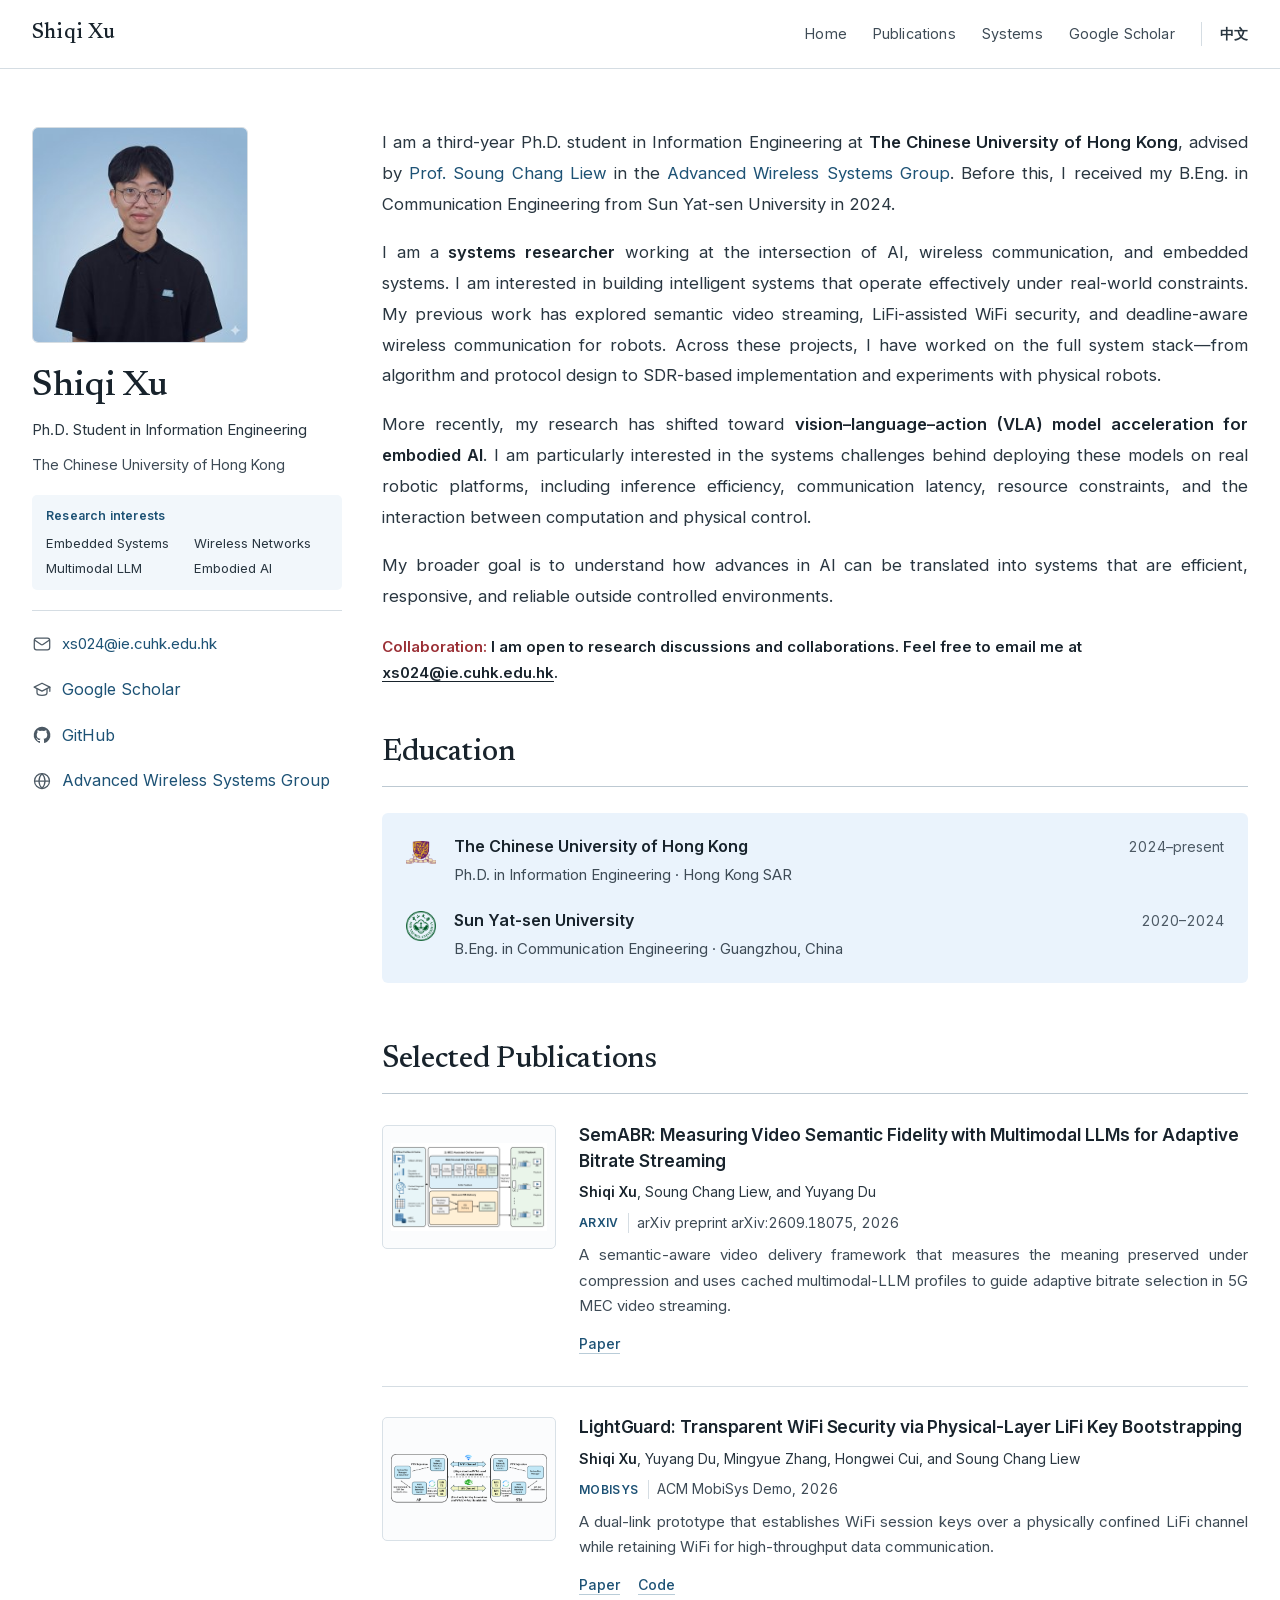
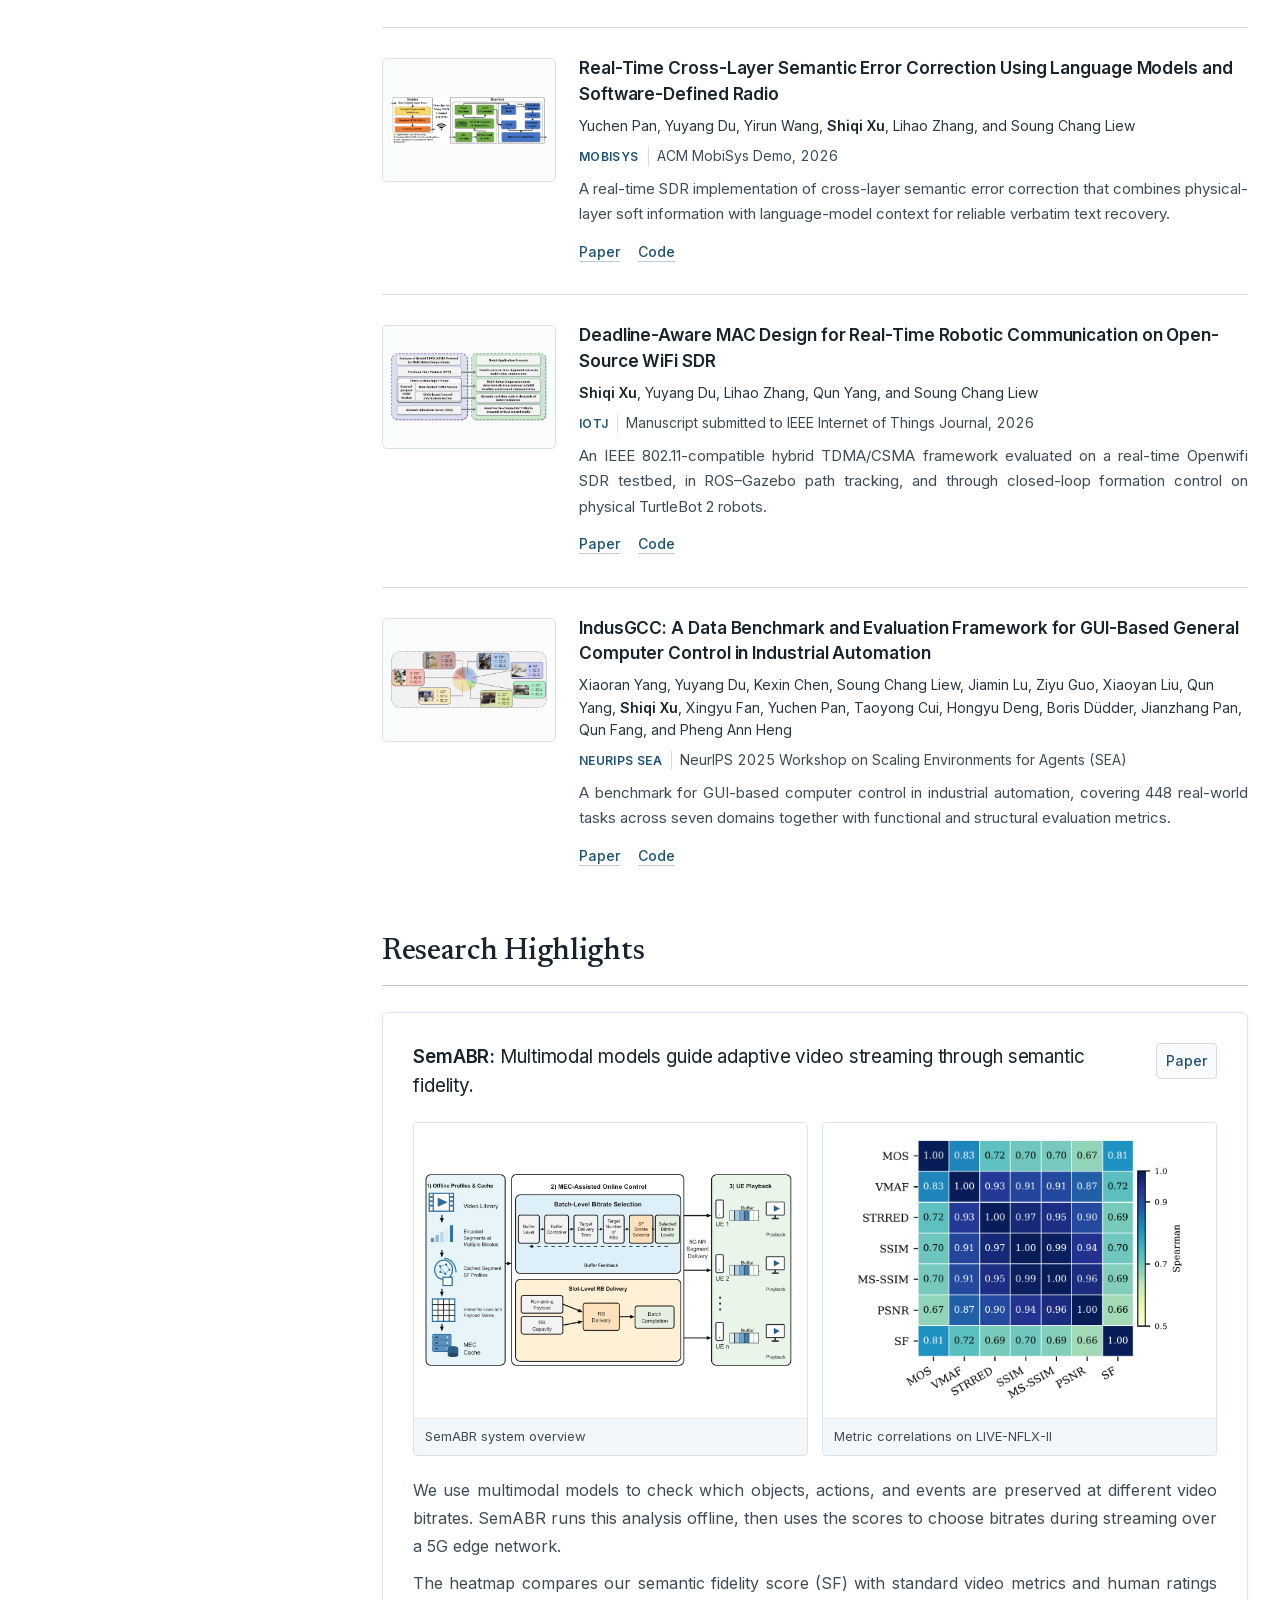
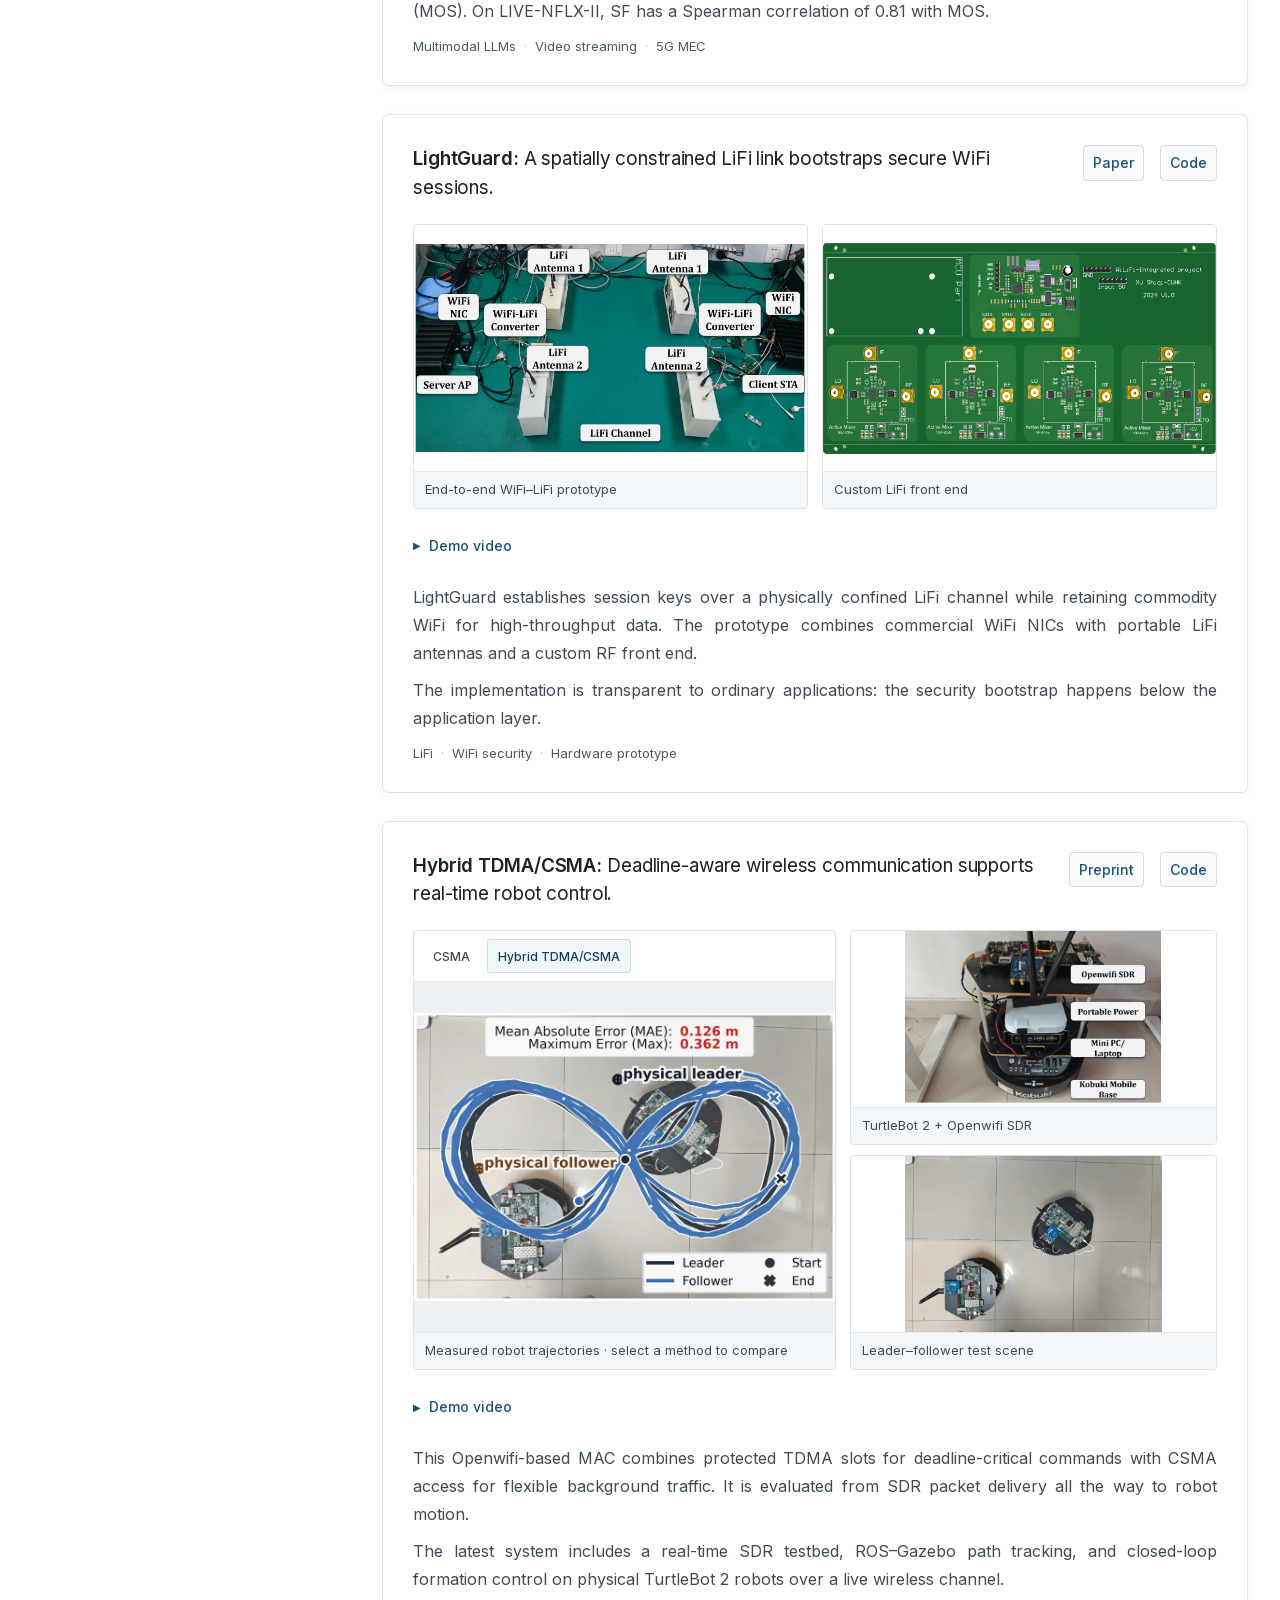
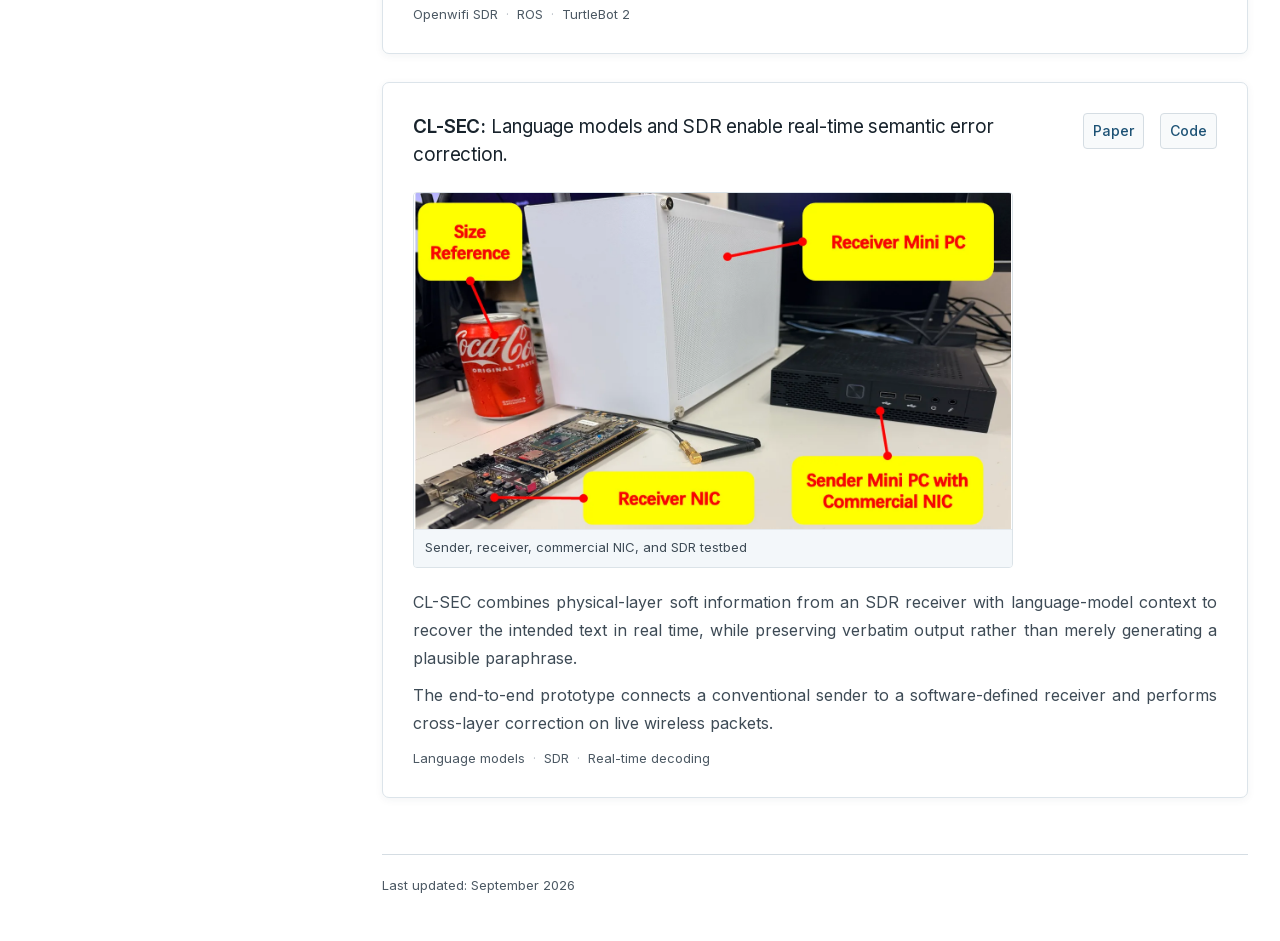
==== index.html @ 10538f7e "Publish Shiqi Xu academic homepage" ====
<!DOCTYPE html><html lang="en"><head><meta charSet="utf-8"/><meta name="viewport" content="width=device-width, initial-scale=1"/><link rel="preload" href="/_next/static/media/5f402bd2d8eef81a.p.16whm0euli40m.woff2" as="font" crossorigin="" type="font/woff2"/><link rel="preload" href="/_next/static/media/83afe278b6a6bb3c-s.p.0q-301v4kxxnr.woff2" as="font" crossorigin="" type="font/woff2"/><link rel="preload" href="/research/shiqi-scholar.jpg" as="image"/><link rel="preload" href="/research/cuhk-logo.png" as="image"/><link rel="preload" href="/research/sysu-logo.png" as="image"/><link rel="preload" href="/research/semabr-workflow.png" as="image"/><link rel="preload" href="/research/lightguard-architecture.png" as="image"/><link rel="preload" href="/research/clsec-architecture.png" as="image"/><link rel="preload" href="/research/hybrid-protocol.png" as="image"/><link rel="preload" href="/research/indusgcc-overview.png" as="image"/><link rel="stylesheet" href="/_next/static/chunks/0y3f86lo7f_h_.css" data-precedence="next"/><link rel="preload" as="script" fetchPriority="low" href="/_next/static/chunks/0iv.5nzm~z~~9.js"/><script src="/_next/static/chunks/0exk0m7adlla-.js" async=""></script><script src="/_next/static/chunks/0lmq5h3l.1c9l.js" async=""></script><script src="/_next/static/chunks/05ruqmfx568d3.js" async=""></script><script src="/_next/static/chunks/turbopack-05.h6div.1amm.js" async=""></script><script src="/_next/static/chunks/0pi6sxr_8rcpf.js" async=""></script><script src="/_next/static/chunks/176op1ci1oflp.js" async=""></script><script src="/_next/static/chunks/0wt2zzf6.alvc.js" async=""></script><meta name="next-size-adjust" content=""/><title>Shiqi Xu — Academic Homepage</title><meta name="description" content="Shiqi Xu is a Ph.D. student at CUHK and a systems researcher working on vision-language-action model acceleration, with interests in embodied AI, wireless networks, and robotic systems."/><meta property="og:title" content="Shiqi Xu — Academic Homepage"/><meta property="og:description" content="Systems research in VLA model acceleration, embodied AI, wireless networks, and robotics."/><meta property="og:type" content="website"/><meta name="twitter:card" content="summary"/><meta name="twitter:title" content="Shiqi Xu — Academic Homepage"/><meta name="twitter:description" content="Systems research in VLA model acceleration, embodied AI, wireless networks, and robotics."/><script src="/_next/static/chunks/03~yq9q893hmn.js" noModule=""></script></head><body class="inter_7a7ef1f4-module__jjo8ZG__variable newsreader_aaf3ca1b-module__BSITRW__variable"><div hidden=""><!--$--><!--/$--></div><main id="home"><a class="skip-link" href="#main-content">Skip to content</a><header class="navbar"><div class="nav-container"><a class="navbar-name" href="#home">Shiqi Xu</a><nav aria-label="Primary navigation"><a class="nav-home" href="#home">Home</a><a href="#publications">Publications</a><a href="#systems">Systems</a><a class="nav-scholar" href="https://scholar.google.com/citations?user=-PdrGCIAAAAJ&amp;hl=en" target="_blank" rel="noreferrer">Google Scholar</a><a class="language-switch" lang="zh-CN" href="/zh/">中文</a></nav></div></header><div class="layout"><aside class="sidebar" aria-labelledby="profile-name"><img class="portrait" src="/research/shiqi-scholar.jpg" alt="Shiqi Xu" width="256" height="256"/><h1 id="profile-name">Shiqi Xu</h1><p class="role">Ph.D. Student in Information Engineering</p><p class="affiliation"><a href="https://www.ie.cuhk.edu.hk/" target="_blank" rel="noreferrer">The Chinese University of Hong Kong</a></p><div class="sidebar-interests" aria-label="Research interests"><span class="sidebar-interests-label">Research interests</span><div class="sidebar-interests-list"><span>Embedded Systems</span><span>Wireless Networks</span><span>Multimodal LLM</span><span>Embodied AI</span></div></div><ul class="side-links" aria-label="Profiles and contact"><li><a href="mailto:xs024@ie.cuhk.edu.hk"><svg viewBox="0 0 24 24" fill="none" stroke="currentColor" stroke-width="1.5" stroke-linecap="round" stroke-linejoin="round" aria-hidden="true" focusable="false"><rect x="2.75" y="5" width="18.5" height="14" rx="2.75"></rect><path d="M3.4 7.4l7.5 5.2c.67.47 1.53.47 2.2 0l7.5-5.2"></path></svg><code>xs024@ie.cuhk.edu.hk</code></a></li><li><a href="https://scholar.google.com/citations?user=-PdrGCIAAAAJ&amp;hl=en" target="_blank" rel="noreferrer"><svg viewBox="0 0 24 24" fill="none" stroke="currentColor" stroke-width="1.5" stroke-linecap="round" stroke-linejoin="round" aria-hidden="true" focusable="false"><path d="M12 3.9L2.6 8.6 12 13.3l9.4-4.7z"></path><path d="M6 11.2v4.1c0 1.7 2.7 3.1 6 3.1s6-1.4 6-3.1v-4.1"></path><path d="M21.4 8.6v4.9"></path></svg>Google Scholar</a></li><li><a href="https://github.com/Dorian47" target="_blank" rel="noreferrer"><svg viewBox="0 0 24 24" fill="currentColor" aria-hidden="true" focusable="false"><path d="M12 2.2a9.9 9.9 0 00-3.13 19.3c.5.09.68-.21.68-.47v-1.83c-2.76.6-3.34-1.17-3.34-1.17-.45-1.15-1.1-1.46-1.1-1.46-.9-.61.07-.6.07-.6 1 .07 1.52 1.02 1.52 1.02.88 1.5 2.3 1.07 2.86.82.09-.64.35-1.07.63-1.32-2.2-.25-4.52-1.1-4.52-4.9 0-1.08.39-1.97 1.02-2.66-.1-.25-.44-1.26.1-2.62 0 0 .83-.27 2.72 1.02a9.4 9.4 0 014.95 0c1.89-1.29 2.72-1.02 2.72-1.02.54 1.36.2 2.37.1 2.62.63.69 1.02 1.58 1.02 2.66 0 3.81-2.32 4.65-4.53 4.89.36.31.68.92.68 1.85v2.74c0 .26.18.57.69.47A9.9 9.9 0 0012 2.2z"></path></svg>GitHub</a></li><li><a href="https://wireless.ie.cuhk.edu.hk/" target="_blank" rel="noreferrer"><svg viewBox="0 0 24 24" fill="none" stroke="currentColor" stroke-width="1.5" stroke-linecap="round" stroke-linejoin="round" aria-hidden="true" focusable="false"><circle cx="12" cy="12" r="9"></circle><path d="M3.2 12h17.6"></path><path d="M12 3.1c2.3 2.4 3.6 5.6 3.6 8.9S14.3 18.5 12 20.9c-2.3-2.4-3.6-5.6-3.6-8.9S9.7 5.5 12 3.1z"></path></svg>Advanced Wireless Systems Group</a></li></ul></aside><div class="content" id="main-content" tabindex="-1"><section class="bio" aria-label="About"><p>I am a third-year Ph.D. student in Information Engineering at <strong>The Chinese University of Hong Kong</strong>, advised by<!-- --> <a href="https://www.ie.cuhk.edu.hk/faculty/liew-soung-chang/" target="_blank" rel="noreferrer"><span class="keep-together">Prof. Soung Chang Liew</span></a> <!-- -->in the<!-- --> <a href="https://wireless.ie.cuhk.edu.hk/" target="_blank" rel="noreferrer">Advanced Wireless Systems Group</a>. Before this, I received my B.Eng. in Communication Engineering from Sun Yat-sen University in 2024.</p><p>I am a <strong>systems researcher</strong> working at the intersection of AI, wireless communication, and embedded systems. I am interested in building intelligent systems that operate effectively under real-world constraints. My previous work has explored semantic video streaming, LiFi-assisted WiFi security, and deadline-aware wireless communication for robots. Across these projects, I have worked on the full system stack—from algorithm and protocol design to SDR-based implementation and experiments with physical robots.</p><p>More recently, my research has shifted toward <strong>vision–language–action (VLA) model acceleration for embodied AI</strong>. I am particularly interested in the systems challenges behind deploying these models on real robotic platforms, including inference efficiency, communication latency, resource constraints, and the interaction between computation and physical control.</p><p>My broader goal is to understand how advances in AI can be translated into systems that are efficient, responsive, and reliable outside controlled environments.</p><aside class="collaboration-note" aria-label="Research collaborations"><span class="collaboration-label">Collaboration:</span> <strong>I am open to research discussions and collaborations. Feel free to email me at<!-- --> <a href="mailto:xs024@ie.cuhk.edu.hk">xs024@ie.cuhk.edu.hk</a>.</strong></aside></section><section class="section" id="education"><div class="section-head"><h2>Education</h2></div><div class="education-list"><div class="education-item"><img src="/research/cuhk-logo.png" alt="CUHK emblem" width="40" height="40"/><div><div class="education-head"><h3>The Chinese University of Hong Kong</h3><em>2024–present</em></div><p class="education-meta">Ph.D. in Information Engineering · Hong Kong SAR</p></div></div><div class="education-item"><img src="/research/sysu-logo.png" alt="Sun Yat-sen University emblem" width="40" height="40"/><div><div class="education-head"><h3>Sun Yat-sen University</h3><em>2020–2024</em></div><p class="education-meta">B.Eng. in Communication Engineering · Guangzhou, China</p></div></div></div></section><section class="section" id="publications"><div class="section-head"><h2>Selected Publications</h2></div><div class="publication-list"><article class="publication-item"><div class="publication-cover"><img src="/research/semabr-workflow.png" alt="SemABR framework with offline semantic profiling and 5G resource allocation" width="720" height="480"/></div><div class="publication-copy"><h3><a href="https://arxiv.org/abs/2609.18075" target="_blank" rel="noreferrer">SemABR: Measuring Video Semantic Fidelity with Multimodal LLMs for Adaptive Bitrate Streaming</a></h3><p class="authors"><strong>Shiqi Xu</strong>, Soung Chang Liew, and Yuyang Du</p><p class="venue"><span class="venue-badge">ARXIV</span>arXiv preprint arXiv:2609.18075, 2026</p><p class="abstract">A semantic-aware video delivery framework that measures the meaning preserved under compression and uses cached multimodal-LLM profiles to guide adaptive bitrate selection in 5G MEC video streaming.</p><div class="publication-links"><a href="https://arxiv.org/abs/2609.18075" target="_blank" rel="noreferrer">paper</a></div></div></article><article class="publication-item"><div class="publication-cover"><img src="/research/lightguard-architecture.png" alt="LightGuard architecture with separate WiFi data and LiFi key-establishment channels" width="720" height="480"/></div><div class="publication-copy"><h3><a href="https://arxiv.org/abs/2604.01092" target="_blank" rel="noreferrer">LightGuard: Transparent WiFi Security via Physical-Layer LiFi Key Bootstrapping</a></h3><p class="authors"><strong>Shiqi Xu</strong>, Yuyang Du, Mingyue Zhang, Hongwei Cui, and Soung Chang Liew</p><p class="venue"><span class="venue-badge">MOBISYS</span>ACM MobiSys Demo, 2026</p><p class="abstract">A dual-link prototype that establishes WiFi session keys over a physically confined LiFi channel while retaining WiFi for high-throughput data communication.</p><div class="publication-links"><a href="https://arxiv.org/abs/2604.01092" target="_blank" rel="noreferrer">paper</a><a href="https://github.com/Dorian47/Lightguard" target="_blank" rel="noreferrer">code</a></div></div></article><article class="publication-item"><div class="publication-cover"><img src="/research/clsec-architecture.png" alt="Architecture of the real-time cross-layer semantic error correction system" width="720" height="480"/></div><div class="publication-copy"><h3><a href="https://arxiv.org/abs/2604.08419" target="_blank" rel="noreferrer">Real-Time Cross-Layer Semantic Error Correction Using Language Models and Software-Defined Radio</a></h3><p class="authors">Yuchen Pan, Yuyang Du, Yirun Wang, <strong>Shiqi Xu</strong>, Lihao Zhang, and Soung Chang Liew</p><p class="venue"><span class="venue-badge">MOBISYS</span>ACM MobiSys Demo, 2026</p><p class="abstract">A real-time SDR implementation of cross-layer semantic error correction that combines physical-layer soft information with language-model context for reliable verbatim text recovery.</p><div class="publication-links"><a href="https://arxiv.org/abs/2604.08419" target="_blank" rel="noreferrer">paper</a><a href="https://github.com/Yirun719/CL-SEC" target="_blank" rel="noreferrer">code</a></div></div></article><article class="publication-item"><div class="publication-cover"><img src="/research/hybrid-protocol.png" alt="Overview of the hybrid TDMA and CSMA protocol for multi-robot cooperation" width="720" height="480"/></div><div class="publication-copy"><h3><a href="https://arxiv.org/abs/2509.06119" target="_blank" rel="noreferrer">Deadline-Aware MAC Design for Real-Time Robotic Communication on Open-Source WiFi SDR</a></h3><p class="authors"><strong>Shiqi Xu</strong>, Yuyang Du, Lihao Zhang, Qun Yang, and Soung Chang Liew</p><p class="venue"><span class="venue-badge">IOTJ</span>Manuscript submitted to IEEE Internet of Things Journal, 2026</p><p class="abstract">An IEEE 802.11-compatible hybrid TDMA/CSMA framework evaluated on a real-time Openwifi SDR testbed, in ROS–Gazebo path tracking, and through closed-loop formation control on physical TurtleBot 2 robots.</p><div class="publication-links"><a href="https://arxiv.org/abs/2509.06119" target="_blank" rel="noreferrer">paper</a><a href="https://github.com/Dorian47/hybrid-mac-ros" target="_blank" rel="noreferrer">code</a></div></div></article><article class="publication-item"><div class="publication-cover"><img src="/research/indusgcc-overview.png" alt="Overview and statistics of the seven industrial domains in the IndusGCC dataset" width="720" height="480"/></div><div class="publication-copy"><h3><a href="https://arxiv.org/abs/2509.01199" target="_blank" rel="noreferrer">IndusGCC: A Data Benchmark and Evaluation Framework for GUI-Based General Computer Control in Industrial Automation</a></h3><p class="authors">Xiaoran Yang, Yuyang Du, Kexin Chen, Soung Chang Liew, Jiamin Lu, Ziyu Guo, Xiaoyan Liu, Qun Yang, <strong>Shiqi Xu</strong>, Xingyu Fan, Yuchen Pan, Taoyong Cui, Hongyu Deng, Boris Düdder, Jianzhang Pan, Qun Fang, and Pheng Ann Heng</p><p class="venue"><span class="venue-badge">NEURIPS SEA</span>NeurIPS 2025 Workshop on Scaling Environments for Agents (SEA)</p><p class="abstract">A benchmark for GUI-based computer control in industrial automation, covering 448 real-world tasks across seven domains together with functional and structural evaluation metrics.</p><div class="publication-links"><a href="https://arxiv.org/abs/2509.01199" target="_blank" rel="noreferrer">paper</a><a href="https://github.com/Golden-Arc/IndustrialLLM" target="_blank" rel="noreferrer">code</a></div></div></article></div></section><section class="section" id="systems"><div class="section-head"><h2>Research Highlights</h2></div><div class="system-list"><article class="system-item"><div class="system-title-row"><div><h3><span class="system-name">SemABR:</span> Multimodal models guide adaptive video streaming through semantic fidelity.</h3></div><div class="system-links"><a href="https://arxiv.org/abs/2609.18075" target="_blank" rel="noreferrer">paper</a></div></div><div class="system-layout"><div class="system-visuals semabr-visuals"><figure class="media-figure"><a href="/research/semabr-workflow.png" target="_blank" rel="noreferrer" aria-label="View the full-size SemABR workflow"><img src="/research/semabr-workflow.png" alt="SemABR workflow: offline semantic profiles and cache, MEC-assisted bitrate selection and resource-block delivery, and client playback" width="1280" height="720" loading="lazy"/></a><figcaption>SemABR system overview</figcaption></figure><figure class="media-figure"><a href="/research/semabr-correlation-matrix.png" target="_blank" rel="noreferrer" aria-label="View the full-size semantic fidelity correlation matrix"><img src="/research/semabr-correlation-matrix.png" alt="Pairwise Spearman correlation heatmap for semantic fidelity, five conventional video metrics, and mean opinion scores on LIVE-NFLX-II" width="1800" height="1459" loading="lazy"/></a><figcaption>Metric correlations on LIVE-NFLX-II</figcaption></figure></div><div class="system-copy"><p>We use multimodal models to check which objects, actions, and events are preserved at different video bitrates. SemABR runs this analysis offline, then uses the scores to choose bitrates during streaming over a 5G edge network.</p><p>The heatmap compares our semantic fidelity score (SF) with standard video metrics and human ratings (MOS). On LIVE-NFLX-II, SF has a Spearman correlation of 0.81 with MOS.</p><div class="system-tags" aria-label="SemABR technologies"><span>Multimodal LLMs</span><span>Video streaming</span><span>5G MEC</span></div></div></div></article><article class="system-item"><div class="system-title-row"><div><h3><span class="system-name">LightGuard:</span> A spatially constrained LiFi link bootstraps secure WiFi sessions.</h3></div><div class="system-links"><a href="https://arxiv.org/abs/2604.01092" target="_blank" rel="noreferrer">paper</a><a href="https://github.com/Dorian47/Lightguard" target="_blank" rel="noreferrer">code</a></div></div><div class="system-layout"><div class="system-visuals photos-only"><div class="system-gallery"><figure class="media-figure"><img src="/research/lightguard-prototype.webp" alt="LightGuard prototype with WiFi NICs, LiFi converters, and LiFi antennas" width="2048" height="1088" loading="lazy"/><figcaption>End-to-end WiFi–LiFi prototype</figcaption></figure><figure class="media-figure"><img src="/research/lightguard-lifi-pcb.webp" alt="Custom LiFi RF front-end board designed for LightGuard" width="2048" height="1088" loading="lazy"/><figcaption>Custom LiFi front end</figcaption></figure></div></div><details class="local-demo"><summary aria-label="Show or hide video: LightGuard demo">Demo video</summary></details><div class="system-copy"><p>LightGuard establishes session keys over a physically confined LiFi channel while retaining commodity WiFi for high-throughput data. The prototype combines commercial WiFi NICs with portable LiFi antennas and a custom RF front end.</p><p>The implementation is transparent to ordinary applications: the security bootstrap happens below the application layer.</p><div class="system-tags" aria-label="LightGuard technologies"><span>LiFi</span><span>WiFi security</span><span>Hardware prototype</span></div></div></div></article><article class="system-item"><div class="system-title-row"><div><h3><span class="system-name">Hybrid TDMA/CSMA:</span> Deadline-aware wireless communication supports real-time robot control.</h3></div><div class="system-links"><a href="https://arxiv.org/abs/2509.06119" target="_blank" rel="noreferrer">preprint</a><a href="https://github.com/Dorian47/hybrid-mac-ros" target="_blank" rel="noreferrer">code</a></div></div><div class="system-layout"><div class="system-visuals photos-only"><div class="hybrid-secondary-media"><figure class="media-figure trajectory-figure"><div class="trajectory-controls" role="group" aria-label="Choose trajectory comparison"><button type="button" aria-pressed="false">CSMA</button><button type="button" aria-pressed="true">Hybrid TDMA/CSMA</button></div><div class="trajectory-compare" aria-live="polite"><img src="/research/hybrid-turtlebot-hybrid.webp" alt="Measured real-robot trajectories with Hybrid TDMA/CSMA" width="1918" height="1278" loading="lazy"/></div><figcaption>Measured robot trajectories · select a method to compare</figcaption></figure><div class="hybrid-photo-stack"><figure class="media-figure"><img src="/research/hybrid-turtlebot-hardware.webp" alt="TurtleBot 2 platform equipped with an Openwifi SDR and onboard computer" width="1920" height="1280" loading="lazy"/><figcaption>TurtleBot 2 + Openwifi SDR</figcaption></figure><figure class="media-figure"><img src="/research/hybrid-turtlebot-scene.webp" alt="Two physical TurtleBot robots in the leader follower experiment" width="1920" height="1280" loading="lazy"/><figcaption>Leader–follower test scene</figcaption></figure></div></div></div><details class="local-demo"><summary aria-label="Show or hide video: Real-robot formation control comparison">Demo video</summary></details><div class="system-copy"><p>This Openwifi-based MAC combines protected TDMA slots for deadline-critical commands with CSMA access for flexible background traffic. It is evaluated from SDR packet delivery all the way to robot motion.</p><p>The latest system includes a real-time SDR testbed, ROS–Gazebo path tracking, and closed-loop formation control on physical TurtleBot 2 robots over a live wireless channel.</p><div class="system-tags" aria-label="Hybrid TDMA CSMA technologies"><span>Openwifi SDR</span><span>ROS</span><span>TurtleBot 2</span></div></div></div></article><article class="system-item"><div class="system-title-row"><div><h3><span class="system-name">CL-SEC:</span> Language models and SDR enable real-time semantic error correction.</h3></div><div class="system-links"><a href="https://arxiv.org/abs/2604.08419" target="_blank" rel="noreferrer">paper</a><a href="https://github.com/Yirun719/CL-SEC" target="_blank" rel="noreferrer">code</a></div></div><div class="system-layout"><div class="system-visuals photos-only"><figure class="media-figure system-photo-wide"><img src="/research/clsec-testbed.webp" alt="CL-SEC hardware testbed with sender and receiver mini PCs and an SDR receiver" width="2048" height="1142" loading="lazy"/><figcaption>Sender, receiver, commercial NIC, and SDR testbed</figcaption></figure></div><div class="system-copy"><p>CL-SEC combines physical-layer soft information from an SDR receiver with language-model context to recover the intended text in real time, while preserving verbatim output rather than merely generating a plausible paraphrase.</p><p>The end-to-end prototype connects a conventional sender to a software-defined receiver and performs cross-layer correction on live wireless packets.</p><div class="system-tags" aria-label="CL SEC technologies"><span>Language models</span><span>SDR</span><span>Real-time decoding</span></div></div></div></article></div></section><footer><span>Last updated: September 2026</span></footer></div></div></main><!--$--><!--/$--><script src="/_next/static/chunks/0iv.5nzm~z~~9.js" id="_R_" async=""></script><script>(self.__next_f=self.__next_f||[]).push([0])</script><script>self.__next_f.push([1,"1:\"$Sreact.fragment\"\n2:I[39011,[\"/_next/static/chunks/0pi6sxr_8rcpf.js\",\"/_next/static/chunks/176op1ci1oflp.js\"],\"default\"]\n3:I[37771,[\"/_next/static/chunks/0pi6sxr_8rcpf.js\",\"/_next/static/chunks/176op1ci1oflp.js\"],\"default\"]\n4:I[64911,[\"/_next/static/chunks/0pi6sxr_8rcpf.js\",\"/_next/static/chunks/176op1ci1oflp.js\",\"/_next/static/chunks/0wt2zzf6.alvc.js\"],\"\"]\ne:I[65857,[\"/_next/static/chunks/0pi6sxr_8rcpf.js\",\"/_next/static/chunks/176op1ci1oflp.js\"],\"default\",1]\n:HL[\"/_next/static/chunks/0y3f86lo7f_h_.css\",\"style\"]\n:HL[\"/_next/static/media/5f402bd2d8eef81a.p.16whm0euli40m.woff2\",\"font\",{\"crossOrigin\":\"\",\"type\":\"font/woff2\"}]\n:HL[\"/_next/static/media/83afe278b6a6bb3c-s.p.0q-301v4kxxnr.woff2\",\"font\",{\"crossOrigin\":\"\",\"type\":\"font/woff2\"}]\n:HL[\"/research/shiqi-scholar.jpg\",\"image\"]\n"])</script><script>self.__next_f.push([1,"0:{\"P\":null,\"c\":[\"\",\"\"],\"q\":\"\",\"i\":false,\"f\":[[[\"\",{\"children\":[\"__PAGE__\",{}]},\"$undefined\",\"$undefined\",16],[[\"$\",\"$1\",\"c\",{\"children\":[[[\"$\",\"link\",\"0\",{\"rel\":\"stylesheet\",\"href\":\"/_next/static/chunks/0y3f86lo7f_h_.css\",\"precedence\":\"next\",\"crossOrigin\":\"$undefined\",\"nonce\":\"$undefined\"}],[\"$\",\"script\",\"script-0\",{\"src\":\"/_next/static/chunks/0pi6sxr_8rcpf.js\",\"async\":true,\"nonce\":\"$undefined\"}],[\"$\",\"script\",\"script-1\",{\"src\":\"/_next/static/chunks/176op1ci1oflp.js\",\"async\":true,\"nonce\":\"$undefined\"}]],[\"$\",\"html\",null,{\"lang\":\"en\",\"children\":[\"$\",\"body\",null,{\"className\":\"inter_7a7ef1f4-module__jjo8ZG__variable newsreader_aaf3ca1b-module__BSITRW__variable\",\"children\":[\"$\",\"$L2\",null,{\"parallelRouterKey\":\"children\",\"error\":\"$undefined\",\"errorStyles\":\"$undefined\",\"errorScripts\":\"$undefined\",\"template\":[\"$\",\"$L3\",null,{}],\"templateStyles\":\"$undefined\",\"templateScripts\":\"$undefined\",\"notFound\":[[[\"$\",\"title\",null,{\"children\":\"404: This page could not be found.\"}],[\"$\",\"div\",null,{\"style\":{\"fontFamily\":\"system-ui,\\\"Segoe UI\\\",Roboto,Helvetica,Arial,sans-serif,\\\"Apple Color Emoji\\\",\\\"Segoe UI Emoji\\\"\",\"height\":\"100vh\",\"textAlign\":\"center\",\"display\":\"flex\",\"flexDirection\":\"column\",\"alignItems\":\"center\",\"justifyContent\":\"center\"},\"children\":[\"$\",\"div\",null,{\"children\":[[\"$\",\"style\",null,{\"dangerouslySetInnerHTML\":{\"__html\":\"body{color:#000;background:#fff;margin:0}.next-error-h1{border-right:1px solid rgba(0,0,0,.3)}@media (prefers-color-scheme:dark){body{color:#fff;background:#000}.next-error-h1{border-right:1px solid rgba(255,255,255,.3)}}\"}}],[\"$\",\"h1\",null,{\"className\":\"next-error-h1\",\"style\":{\"display\":\"inline-block\",\"margin\":\"0 20px 0 0\",\"padding\":\"0 23px 0 0\",\"fontSize\":24,\"fontWeight\":500,\"verticalAlign\":\"top\",\"lineHeight\":\"49px\"},\"children\":404}],[\"$\",\"div\",null,{\"style\":{\"display\":\"inline-block\"},\"children\":[\"$\",\"h2\",null,{\"style\":{\"fontSize\":14,\"fontWeight\":400,\"lineHeight\":\"49px\",\"margin\":0},\"children\":\"This page could not be found.\"}]}]]}]}]],[]],\"forbidden\":\"$undefined\",\"unauthorized\":\"$undefined\"}]}]}]]}],{\"children\":[[\"$\",\"$1\",\"c\",{\"children\":[[\"$\",\"main\",null,{\"id\":\"home\",\"children\":[[\"$\",\"a\",null,{\"className\":\"skip-link\",\"href\":\"#main-content\",\"children\":\"Skip to content\"}],[\"$\",\"header\",null,{\"className\":\"navbar\",\"children\":[\"$\",\"div\",null,{\"className\":\"nav-container\",\"children\":[[\"$\",\"a\",null,{\"className\":\"navbar-name\",\"href\":\"#home\",\"children\":\"Shiqi Xu\"}],[\"$\",\"nav\",null,{\"aria-label\":\"Primary navigation\",\"children\":[[\"$\",\"a\",null,{\"className\":\"nav-home\",\"href\":\"#home\",\"children\":\"Home\"}],false,[\"$\",\"a\",null,{\"href\":\"#publications\",\"children\":\"Publications\"}],[\"$\",\"a\",null,{\"href\":\"#systems\",\"children\":\"Systems\"}],[\"$\",\"a\",null,{\"className\":\"nav-scholar\",\"href\":\"https://scholar.google.com/citations?user=-PdrGCIAAAAJ\u0026hl=en\",\"target\":\"_blank\",\"rel\":\"noreferrer\",\"children\":\"Google Scholar\"}],[\"$\",\"$L4\",null,{\"className\":\"language-switch\",\"href\":\"/zh\",\"lang\":\"zh-CN\",\"children\":\"中文\"}]]}]]}]}],[\"$\",\"div\",null,{\"className\":\"layout\",\"children\":[[\"$\",\"aside\",null,{\"className\":\"sidebar\",\"aria-labelledby\":\"profile-name\",\"children\":[[\"$\",\"img\",null,{\"className\":\"portrait\",\"src\":\"/research/shiqi-scholar.jpg\",\"alt\":\"Shiqi Xu\",\"width\":\"256\",\"height\":\"256\"}],[\"$\",\"h1\",null,{\"id\":\"profile-name\",\"children\":\"Shiqi Xu\"}],[\"$\",\"p\",null,{\"className\":\"role\",\"children\":\"Ph.D. Student in Information Engineering\"}],[\"$\",\"p\",null,{\"className\":\"affiliation\",\"children\":[\"$\",\"a\",null,{\"className\":\"$undefined\",\"href\":\"https://www.ie.cuhk.edu.hk/\",\"target\":\"_blank\",\"rel\":\"noreferrer\",\"children\":\"The Chinese University of Hong Kong\"}]}],[\"$\",\"div\",null,{\"className\":\"sidebar-interests\",\"aria-label\":\"Research interests\",\"children\":[[\"$\",\"span\",null,{\"className\":\"sidebar-interests-label\",\"children\":\"Research interests\"}],[\"$\",\"div\",null,{\"className\":\"sidebar-interests-list\",\"children\":[[\"$\",\"span\",null,{\"children\":\"Embedded Systems\"}],[\"$\",\"span\",null,{\"children\":\"Wireless Networks\"}],[\"$\",\"span\",null,{\"children\":\"Multimodal LLM\"}],[\"$\",\"span\",null,{\"children\":\"Embodied AI\"}]]}]]}],[\"$\",\"ul\",null,{\"className\":\"side-links\",\"aria-label\":\"Profiles and contact\",\"children\":[[\"$\",\"li\",null,{\"children\":[\"$\",\"a\",null,{\"href\":\"mailto:xs024@ie.cuhk.edu.hk\",\"children\":[[\"$\",\"svg\",null,{\"viewBox\":\"0 0 24 24\",\"fill\":\"none\",\"stroke\":\"currentColor\",\"strokeWidth\":1.5,\"strokeLinecap\":\"round\",\"strokeLinejoin\":\"round\",\"aria-hidden\":true,\"focusable\":false,\"className\":\"$undefined\",\"children\":[[\"$\",\"rect\",null,{\"x\":\"2.75\",\"y\":\"5\",\"width\":\"18.5\",\"height\":\"14\",\"rx\":\"2.75\"}],[\"$\",\"path\",null,{\"d\":\"M3.4 7.4l7.5 5.2c.67.47 1.53.47 2.2 0l7.5-5.2\"}]]}],[\"$\",\"code\",null,{\"children\":\"xs024@ie.cuhk.edu.hk\"}]]}]}],[\"$\",\"li\",null,{\"children\":[\"$\",\"a\",null,{\"className\":\"$undefined\",\"href\":\"https://scholar.google.com/citations?user=-PdrGCIAAAAJ\u0026hl=en\",\"target\":\"_blank\",\"rel\":\"noreferrer\",\"children\":[[\"$\",\"svg\",null,{\"viewBox\":\"0 0 24 24\",\"fill\":\"none\",\"stroke\":\"currentColor\",\"strokeWidth\":1.5,\"strokeLinecap\":\"round\",\"strokeLinejoin\":\"round\",\"aria-hidden\":true,\"focusable\":false,\"className\":\"$undefined\",\"children\":[\"$L5\",\"$L6\",\"$L7\"]}],\"Google Scholar\"]}]}],\"$L8\",\"$L9\"]}]]}],\"$La\"]}]]}],[\"$Lb\"],\"$Lc\"]}],{},null,false,null]},null,false,null],\"$Ld\",false]],\"m\":\"$undefined\",\"G\":[\"$e\",[\"$Lf\"]],\"S\":true,\"h\":null,\"s\":\"$undefined\",\"l\":\"$undefined\",\"p\":\"$undefined\",\"d\":\"$undefined\",\"b\":\"qwndeRFDB99rBvgXJq0Wh\"}\n"])</script><script>self.__next_f.push([1,"17:I[6391,[\"/_next/static/chunks/0pi6sxr_8rcpf.js\",\"/_next/static/chunks/176op1ci1oflp.js\"],\"OutletBoundary\"]\n18:\"$Sreact.suspense\"\n1a:I[6391,[\"/_next/static/chunks/0pi6sxr_8rcpf.js\",\"/_next/static/chunks/176op1ci1oflp.js\"],\"ViewportBoundary\"]\n1c:I[6391,[\"/_next/static/chunks/0pi6sxr_8rcpf.js\",\"/_next/static/chunks/176op1ci1oflp.js\"],\"MetadataBoundary\"]\n:HL[\"/research/cuhk-logo.png\",\"image\"]\n:HL[\"/research/sysu-logo.png\",\"image\"]\n:HL[\"/research/semabr-workflow.png\",\"image\"]\n5:[\"$\",\"path\",null,{\"d\":\"M12 3.9L2.6 8.6 12 13.3l9.4-4.7z\"}]\n6:[\"$\",\"path\",null,{\"d\":\"M6 11.2v4.1c0 1.7 2.7 3.1 6 3.1s6-1.4 6-3.1v-4.1\"}]\n7:[\"$\",\"path\",null,{\"d\":\"M21.4 8.6v4.9\"}]\n8:[\"$\",\"li\",null,{\"children\":[\"$\",\"a\",null,{\"className\":\"$undefined\",\"href\":\"https://github.com/Dorian47\",\"target\":\"_blank\",\"rel\":\"noreferrer\",\"children\":[[\"$\",\"svg\",null,{\"viewBox\":\"0 0 24 24\",\"fill\":\"currentColor\",\"aria-hidden\":\"true\",\"focusable\":\"false\",\"className\":\"$undefined\",\"children\":[\"$\",\"path\",null,{\"d\":\"M12 2.2a9.9 9.9 0 00-3.13 19.3c.5.09.68-.21.68-.47v-1.83c-2.76.6-3.34-1.17-3.34-1.17-.45-1.15-1.1-1.46-1.1-1.46-.9-.61.07-.6.07-.6 1 .07 1.52 1.02 1.52 1.02.88 1.5 2.3 1.07 2.86.82.09-.64.35-1.07.63-1.32-2.2-.25-4.52-1.1-4.52-4.9 0-1.08.39-1.97 1.02-2.66-.1-.25-.44-1.26.1-2.62 0 0 .83-.27 2.72 1.02a9.4 9.4 0 014.95 0c1.89-1.29 2.72-1.02 2.72-1.02.54 1.36.2 2.37.1 2.62.63.69 1.02 1.58 1.02 2.66 0 3.81-2.32 4.65-4.53 4.89.36.31.68.92.68 1.85v2.74c0 .26.18.57.69.47A9.9 9.9 0 0012 2.2z\"}]}],\"GitHub\"]}]}]\n9:[\"$\",\"li\",null,{\"children\":[\"$\",\"a\",null,{\"className\":\"$undefined\",\"href\":\"https://wireless.ie.cuhk.edu.hk/\",\"target\":\"_blank\",\"rel\":\"noreferrer\",\"children\":[[\"$\",\"svg\",null,{\"viewBox\":\"0 0 24 24\",\"fill\":\"none\",\"stroke\":\"currentColor\",\"strokeWidth\":1.5,\"strokeLinecap\":\"round\",\"strokeLinejoin\":\"round\",\"aria-hidden\":true,\"focusable\":false,\"className\":\"$undefined\",\"children\":[[\"$\",\"circle\",null,{\"cx\":\"12\",\"cy\":\"12\",\"r\":\"9\"}],[\"$\",\"path\",null,{\"d\":\"M3.2 12h17.6\"}],[\"$\",\"path\",null,{\"d\":\"M12 3.1c2.3 2.4 3.6 5.6 3.6 8.9S14.3 18.5 12 20.9c-2.3-2.4-3.6-5.6-3.6-8.9S9.7 5.5 12 3.1z\"}]]}],\"Advanced Wireless Systems Group\"]}]}]\n"])</script><script>self.__next_f.push([1,"a:[\"$\",\"div\",null,{\"className\":\"content\",\"id\":\"main-content\",\"tabIndex\":-1,\"children\":[[\"$\",\"section\",null,{\"className\":\"bio\",\"aria-label\":\"About\",\"children\":[[\"$\",\"p\",null,{\"children\":[\"I am a third-year Ph.D. student in Information Engineering at \",[\"$\",\"strong\",null,{\"children\":\"The Chinese University of Hong Kong\"}],\", advised by\",\" \",[\"$\",\"a\",null,{\"className\":\"$undefined\",\"href\":\"https://www.ie.cuhk.edu.hk/faculty/liew-soung-chang/\",\"target\":\"_blank\",\"rel\":\"noreferrer\",\"children\":[\"$\",\"span\",null,{\"className\":\"keep-together\",\"children\":\"Prof. Soung Chang Liew\"}]}],\" \",\"in the\",\" \",[\"$\",\"a\",null,{\"className\":\"$undefined\",\"href\":\"https://wireless.ie.cuhk.edu.hk/\",\"target\":\"_blank\",\"rel\":\"noreferrer\",\"children\":\"Advanced Wireless Systems Group\"}],\". Before this, I received my B.Eng. in Communication Engineering from Sun Yat-sen University in 2024.\"]}],[\"$\",\"p\",null,{\"children\":[\"I am a \",[\"$\",\"strong\",null,{\"children\":\"systems researcher\"}],\" working at the intersection of AI, wireless communication, and embedded systems. I am interested in building intelligent systems that operate effectively under real-world constraints. My previous work has explored semantic video streaming, LiFi-assisted WiFi security, and deadline-aware wireless communication for robots. Across these projects, I have worked on the full system stack—from algorithm and protocol design to SDR-based implementation and experiments with physical robots.\"]}],[\"$\",\"p\",null,{\"children\":[\"More recently, my research has shifted toward \",[\"$\",\"strong\",null,{\"children\":\"vision–language–action (VLA) model acceleration for embodied AI\"}],\". I am particularly interested in the systems challenges behind deploying these models on real robotic platforms, including inference efficiency, communication latency, resource constraints, and the interaction between computation and physical control.\"]}],[\"$\",\"p\",null,{\"children\":\"My broader goal is to understand how advances in AI can be translated into systems that are efficient, responsive, and reliable outside controlled environments.\"}],[\"$\",\"aside\",null,{\"className\":\"collaboration-note\",\"aria-label\":\"Research collaborations\",\"children\":[[\"$\",\"span\",null,{\"className\":\"collaboration-label\",\"children\":\"Collaboration:\"}],\" \",[\"$\",\"strong\",null,{\"children\":[\"I am open to research discussions and collaborations. Feel free to email me at\",\" \",[\"$\",\"a\",null,{\"href\":\"mailto:xs024@ie.cuhk.edu.hk\",\"children\":\"xs024@ie.cuhk.edu.hk\"}],\".\"]}]]}]]}],[\"$\",\"section\",null,{\"className\":\"section\",\"id\":\"education\",\"children\":[[\"$\",\"div\",null,{\"className\":\"section-head\",\"children\":[\"$\",\"h2\",null,{\"children\":\"Education\"}]}],[\"$\",\"div\",null,{\"className\":\"education-list\",\"children\":[[\"$\",\"div\",null,{\"className\":\"education-item\",\"children\":[[\"$\",\"img\",null,{\"src\":\"/research/cuhk-logo.png\",\"alt\":\"CUHK emblem\",\"width\":\"40\",\"height\":\"40\"}],[\"$\",\"div\",null,{\"children\":[[\"$\",\"div\",null,{\"className\":\"education-head\",\"children\":[[\"$\",\"h3\",null,{\"children\":\"The Chinese University of Hong Kong\"}],[\"$\",\"em\",null,{\"children\":\"2024–present\"}]]}],[\"$\",\"p\",null,{\"className\":\"education-meta\",\"children\":\"Ph.D. in Information Engineering · Hong Kong SAR\"}]]}]]}],[\"$\",\"div\",null,{\"className\":\"education-item\",\"children\":[[\"$\",\"img\",null,{\"src\":\"/research/sysu-logo.png\",\"alt\":\"Sun Yat-sen University emblem\",\"width\":\"40\",\"height\":\"40\"}],[\"$\",\"div\",null,{\"children\":[[\"$\",\"div\",null,{\"className\":\"education-head\",\"children\":[[\"$\",\"h3\",null,{\"children\":\"Sun Yat-sen University\"}],[\"$\",\"em\",null,{\"children\":\"2020–2024\"}]]}],[\"$\",\"p\",null,{\"className\":\"education-meta\",\"children\":\"B.Eng. in Communication Engineering · Guangzhou, China\"}]]}]]}]]}]]}],[\"$\",\"section\",null,{\"className\":\"section\",\"id\":\"publications\",\"children\":[[\"$\",\"div\",null,{\"className\":\"section-head\",\"children\":[\"$\",\"h2\",null,{\"children\":\"Selected Publications\"}]}],[\"$\",\"div\",null,{\"className\":\"publication-list\",\"children\":[[\"$\",\"article\",\"SemABR: Measuring Video Semantic Fidelity with Multimodal LLMs for Adaptive Bitrate Streaming\",{\"className\":\"publication-item\",\"children\":[[\"$\",\"div\",null,{\"className\":\"publication-cover\",\"children\":[\"$\",\"img\",null,{\"src\":\"/research/semabr-workflow.png\",\"alt\":\"SemABR framework with offline semantic profiling and 5G resource allocation\",\"width\":\"720\",\"height\":\"480\"}]}],\"$L10\"]}],\"$L11\",\"$L12\",\"$L13\",\"$L14\"]}]]}],\"$L15\",false,false,\"$L16\"]}]\n"])</script><script>self.__next_f.push([1,"b:[\"$\",\"script\",\"script-0\",{\"src\":\"/_next/static/chunks/0wt2zzf6.alvc.js\",\"async\":true,\"nonce\":\"$undefined\"}]\nc:[\"$\",\"$L17\",null,{\"children\":[\"$\",\"$18\",null,{\"name\":\"Next.MetadataOutlet\",\"children\":\"$@19\"}]}]\nd:[\"$\",\"$1\",\"h\",{\"children\":[null,[\"$\",\"$L1a\",null,{\"children\":\"$L1b\"}],[\"$\",\"div\",null,{\"hidden\":true,\"children\":[\"$\",\"$L1c\",null,{\"children\":[\"$\",\"$18\",null,{\"name\":\"Next.Metadata\",\"children\":\"$L1d\"}]}]}],[\"$\",\"meta\",null,{\"name\":\"next-size-adjust\",\"content\":\"\"}]]}]\nf:[\"$\",\"link\",\"0\",{\"rel\":\"stylesheet\",\"href\":\"/_next/static/chunks/0y3f86lo7f_h_.css\",\"precedence\":\"next\",\"crossOrigin\":\"$undefined\",\"nonce\":\"$undefined\"}]\n"])</script><script>self.__next_f.push([1,"1e:I[37055,[\"/_next/static/chunks/0pi6sxr_8rcpf.js\",\"/_next/static/chunks/176op1ci1oflp.js\",\"/_next/static/chunks/0wt2zzf6.alvc.js\"],\"default\"]\n:HL[\"/research/lightguard-architecture.png\",\"image\"]\n:HL[\"/research/clsec-architecture.png\",\"image\"]\n:HL[\"/research/hybrid-protocol.png\",\"image\"]\n:HL[\"/research/indusgcc-overview.png\",\"image\"]\n10:[\"$\",\"div\",null,{\"className\":\"publication-copy\",\"children\":[[\"$\",\"h3\",null,{\"children\":[\"$\",\"a\",null,{\"className\":\"$undefined\",\"href\":\"https://arxiv.org/abs/2609.18075\",\"target\":\"_blank\",\"rel\":\"noreferrer\",\"children\":\"SemABR: Measuring Video Semantic Fidelity with Multimodal LLMs for Adaptive Bitrate Streaming\"}]}],[\"$\",\"p\",null,{\"className\":\"authors\",\"children\":[\"\",[\"$\",\"strong\",null,{\"children\":\"Shiqi Xu\"}],\", Soung Chang Liew, and Yuyang Du\"]}],[\"$\",\"p\",null,{\"className\":\"venue\",\"children\":[[\"$\",\"span\",null,{\"className\":\"venue-badge\",\"children\":\"ARXIV\"}],\"arXiv preprint arXiv:2609.18075, 2026\"]}],[\"$\",\"p\",null,{\"className\":\"abstract\",\"children\":\"A semantic-aware video delivery framework that measures the meaning preserved under compression and uses cached multimodal-LLM profiles to guide adaptive bitrate selection in 5G MEC video streaming.\"}],[\"$\",\"div\",null,{\"className\":\"publication-links\",\"children\":[[\"$\",\"a\",\"paper\",{\"className\":\"$undefined\",\"href\":\"https://arxiv.org/abs/2609.18075\",\"target\":\"_blank\",\"rel\":\"noreferrer\",\"children\":\"paper\"}]]}]]}]\n"])</script><script>self.__next_f.push([1,"11:[\"$\",\"article\",\"LightGuard: Transparent WiFi Security via Physical-Layer LiFi Key Bootstrapping\",{\"className\":\"publication-item\",\"children\":[[\"$\",\"div\",null,{\"className\":\"publication-cover\",\"children\":[\"$\",\"img\",null,{\"src\":\"/research/lightguard-architecture.png\",\"alt\":\"LightGuard architecture with separate WiFi data and LiFi key-establishment channels\",\"width\":\"720\",\"height\":\"480\"}]}],[\"$\",\"div\",null,{\"className\":\"publication-copy\",\"children\":[[\"$\",\"h3\",null,{\"children\":[\"$\",\"a\",null,{\"className\":\"$undefined\",\"href\":\"https://arxiv.org/abs/2604.01092\",\"target\":\"_blank\",\"rel\":\"noreferrer\",\"children\":\"LightGuard: Transparent WiFi Security via Physical-Layer LiFi Key Bootstrapping\"}]}],[\"$\",\"p\",null,{\"className\":\"authors\",\"children\":[\"\",[\"$\",\"strong\",null,{\"children\":\"Shiqi Xu\"}],\", Yuyang Du, Mingyue Zhang, Hongwei Cui, and Soung Chang Liew\"]}],[\"$\",\"p\",null,{\"className\":\"venue\",\"children\":[[\"$\",\"span\",null,{\"className\":\"venue-badge\",\"children\":\"MOBISYS\"}],\"ACM MobiSys Demo, 2026\"]}],[\"$\",\"p\",null,{\"className\":\"abstract\",\"children\":\"A dual-link prototype that establishes WiFi session keys over a physically confined LiFi channel while retaining WiFi for high-throughput data communication.\"}],[\"$\",\"div\",null,{\"className\":\"publication-links\",\"children\":[[\"$\",\"a\",\"paper\",{\"className\":\"$undefined\",\"href\":\"https://arxiv.org/abs/2604.01092\",\"target\":\"_blank\",\"rel\":\"noreferrer\",\"children\":\"paper\"}],[\"$\",\"a\",\"code\",{\"className\":\"$undefined\",\"href\":\"https://github.com/Dorian47/Lightguard\",\"target\":\"_blank\",\"rel\":\"noreferrer\",\"children\":\"code\"}]]}]]}]]}]\n"])</script><script>self.__next_f.push([1,"12:[\"$\",\"article\",\"Real-Time Cross-Layer Semantic Error Correction Using Language Models and Software-Defined Radio\",{\"className\":\"publication-item\",\"children\":[[\"$\",\"div\",null,{\"className\":\"publication-cover\",\"children\":[\"$\",\"img\",null,{\"src\":\"/research/clsec-architecture.png\",\"alt\":\"Architecture of the real-time cross-layer semantic error correction system\",\"width\":\"720\",\"height\":\"480\"}]}],[\"$\",\"div\",null,{\"className\":\"publication-copy\",\"children\":[[\"$\",\"h3\",null,{\"children\":[\"$\",\"a\",null,{\"className\":\"$undefined\",\"href\":\"https://arxiv.org/abs/2604.08419\",\"target\":\"_blank\",\"rel\":\"noreferrer\",\"children\":\"Real-Time Cross-Layer Semantic Error Correction Using Language Models and Software-Defined Radio\"}]}],[\"$\",\"p\",null,{\"className\":\"authors\",\"children\":[\"Yuchen Pan, Yuyang Du, Yirun Wang, \",[\"$\",\"strong\",null,{\"children\":\"Shiqi Xu\"}],\", Lihao Zhang, and Soung Chang Liew\"]}],[\"$\",\"p\",null,{\"className\":\"venue\",\"children\":[[\"$\",\"span\",null,{\"className\":\"venue-badge\",\"children\":\"MOBISYS\"}],\"ACM MobiSys Demo, 2026\"]}],[\"$\",\"p\",null,{\"className\":\"abstract\",\"children\":\"A real-time SDR implementation of cross-layer semantic error correction that combines physical-layer soft information with language-model context for reliable verbatim text recovery.\"}],[\"$\",\"div\",null,{\"className\":\"publication-links\",\"children\":[[\"$\",\"a\",\"paper\",{\"className\":\"$undefined\",\"href\":\"https://arxiv.org/abs/2604.08419\",\"target\":\"_blank\",\"rel\":\"noreferrer\",\"children\":\"paper\"}],[\"$\",\"a\",\"code\",{\"className\":\"$undefined\",\"href\":\"https://github.com/Yirun719/CL-SEC\",\"target\":\"_blank\",\"rel\":\"noreferrer\",\"children\":\"code\"}]]}]]}]]}]\n"])</script><script>self.__next_f.push([1,"13:[\"$\",\"article\",\"Deadline-Aware MAC Design for Real-Time Robotic Communication on Open-Source WiFi SDR\",{\"className\":\"publication-item\",\"children\":[[\"$\",\"div\",null,{\"className\":\"publication-cover\",\"children\":[\"$\",\"img\",null,{\"src\":\"/research/hybrid-protocol.png\",\"alt\":\"Overview of the hybrid TDMA and CSMA protocol for multi-robot cooperation\",\"width\":\"720\",\"height\":\"480\"}]}],[\"$\",\"div\",null,{\"className\":\"publication-copy\",\"children\":[[\"$\",\"h3\",null,{\"children\":[\"$\",\"a\",null,{\"className\":\"$undefined\",\"href\":\"https://arxiv.org/abs/2509.06119\",\"target\":\"_blank\",\"rel\":\"noreferrer\",\"children\":\"Deadline-Aware MAC Design for Real-Time Robotic Communication on Open-Source WiFi SDR\"}]}],[\"$\",\"p\",null,{\"className\":\"authors\",\"children\":[\"\",[\"$\",\"strong\",null,{\"children\":\"Shiqi Xu\"}],\", Yuyang Du, Lihao Zhang, Qun Yang, and Soung Chang Liew\"]}],[\"$\",\"p\",null,{\"className\":\"venue\",\"children\":[[\"$\",\"span\",null,{\"className\":\"venue-badge\",\"children\":\"IOTJ\"}],\"Manuscript submitted to IEEE Internet of Things Journal, 2026\"]}],[\"$\",\"p\",null,{\"className\":\"abstract\",\"children\":\"An IEEE 802.11-compatible hybrid TDMA/CSMA framework evaluated on a real-time Openwifi SDR testbed, in ROS–Gazebo path tracking, and through closed-loop formation control on physical TurtleBot 2 robots.\"}],[\"$\",\"div\",null,{\"className\":\"publication-links\",\"children\":[[\"$\",\"a\",\"paper\",{\"className\":\"$undefined\",\"href\":\"https://arxiv.org/abs/2509.06119\",\"target\":\"_blank\",\"rel\":\"noreferrer\",\"children\":\"paper\"}],[\"$\",\"a\",\"code\",{\"className\":\"$undefined\",\"href\":\"https://github.com/Dorian47/hybrid-mac-ros\",\"target\":\"_blank\",\"rel\":\"noreferrer\",\"children\":\"code\"}]]}]]}]]}]\n"])</script><script>self.__next_f.push([1,"14:[\"$\",\"article\",\"IndusGCC: A Data Benchmark and Evaluation Framework for GUI-Based General Computer Control in Industrial Automation\",{\"className\":\"publication-item\",\"children\":[[\"$\",\"div\",null,{\"className\":\"publication-cover\",\"children\":[\"$\",\"img\",null,{\"src\":\"/research/indusgcc-overview.png\",\"alt\":\"Overview and statistics of the seven industrial domains in the IndusGCC dataset\",\"width\":\"720\",\"height\":\"480\"}]}],[\"$\",\"div\",null,{\"className\":\"publication-copy\",\"children\":[[\"$\",\"h3\",null,{\"children\":[\"$\",\"a\",null,{\"className\":\"$undefined\",\"href\":\"https://arxiv.org/abs/2509.01199\",\"target\":\"_blank\",\"rel\":\"noreferrer\",\"children\":\"IndusGCC: A Data Benchmark and Evaluation Framework for GUI-Based General Computer Control in Industrial Automation\"}]}],[\"$\",\"p\",null,{\"className\":\"authors\",\"children\":[\"Xiaoran Yang, Yuyang Du, Kexin Chen, Soung Chang Liew, Jiamin Lu, Ziyu Guo, Xiaoyan Liu, Qun Yang, \",[\"$\",\"strong\",null,{\"children\":\"Shiqi Xu\"}],\", Xingyu Fan, Yuchen Pan, Taoyong Cui, Hongyu Deng, Boris Düdder, Jianzhang Pan, Qun Fang, and Pheng Ann Heng\"]}],[\"$\",\"p\",null,{\"className\":\"venue\",\"children\":[[\"$\",\"span\",null,{\"className\":\"venue-badge\",\"children\":\"NEURIPS SEA\"}],\"NeurIPS 2025 Workshop on Scaling Environments for Agents (SEA)\"]}],[\"$\",\"p\",null,{\"className\":\"abstract\",\"children\":\"A benchmark for GUI-based computer control in industrial automation, covering 448 real-world tasks across seven domains together with functional and structural evaluation metrics.\"}],[\"$\",\"div\",null,{\"className\":\"publication-links\",\"children\":[[\"$\",\"a\",\"paper\",{\"className\":\"$undefined\",\"href\":\"https://arxiv.org/abs/2509.01199\",\"target\":\"_blank\",\"rel\":\"noreferrer\",\"children\":\"paper\"}],[\"$\",\"a\",\"code\",{\"className\":\"$undefined\",\"href\":\"https://github.com/Golden-Arc/IndustrialLLM\",\"target\":\"_blank\",\"rel\":\"noreferrer\",\"children\":\"code\"}]]}]]}]]}]\n"])</script><script>self.__next_f.push([1,"15:[\"$\",\"section\",null,{\"className\":\"section\",\"id\":\"systems\",\"children\":[[\"$\",\"div\",null,{\"className\":\"section-head\",\"children\":[\"$\",\"h2\",null,{\"children\":\"Research Highlights\"}]}],[\"$\",\"div\",null,{\"className\":\"system-list\",\"children\":[[\"$\",\"article\",null,{\"className\":\"system-item\",\"children\":[[\"$\",\"div\",null,{\"className\":\"system-title-row\",\"children\":[[\"$\",\"div\",null,{\"children\":[\"$\",\"h3\",null,{\"children\":[[\"$\",\"span\",null,{\"className\":\"system-name\",\"children\":\"SemABR:\"}],\" Multimodal models guide adaptive video streaming through semantic fidelity.\"]}]}],[\"$\",\"div\",null,{\"className\":\"system-links\",\"children\":[\"$\",\"a\",null,{\"className\":\"$undefined\",\"href\":\"https://arxiv.org/abs/2609.18075\",\"target\":\"_blank\",\"rel\":\"noreferrer\",\"children\":\"paper\"}]}]]}],[\"$\",\"div\",null,{\"className\":\"system-layout\",\"children\":[[\"$\",\"div\",null,{\"className\":\"system-visuals semabr-visuals\",\"children\":[[\"$\",\"figure\",null,{\"className\":\"media-figure\",\"children\":[[\"$\",\"a\",null,{\"href\":\"/research/semabr-workflow.png\",\"target\":\"_blank\",\"rel\":\"noreferrer\",\"aria-label\":\"View the full-size SemABR workflow\",\"children\":[\"$\",\"img\",null,{\"src\":\"/research/semabr-workflow.png\",\"alt\":\"SemABR workflow: offline semantic profiles and cache, MEC-assisted bitrate selection and resource-block delivery, and client playback\",\"width\":\"1280\",\"height\":\"720\",\"loading\":\"lazy\"}]}],[\"$\",\"figcaption\",null,{\"children\":\"SemABR system overview\"}]]}],[\"$\",\"figure\",null,{\"className\":\"media-figure\",\"children\":[[\"$\",\"a\",null,{\"href\":\"/research/semabr-correlation-matrix.png\",\"target\":\"_blank\",\"rel\":\"noreferrer\",\"aria-label\":\"View the full-size semantic fidelity correlation matrix\",\"children\":[\"$\",\"img\",null,{\"src\":\"/research/semabr-correlation-matrix.png\",\"alt\":\"Pairwise Spearman correlation heatmap for semantic fidelity, five conventional video metrics, and mean opinion scores on LIVE-NFLX-II\",\"width\":\"1800\",\"height\":\"1459\",\"loading\":\"lazy\"}]}],[\"$\",\"figcaption\",null,{\"children\":\"Metric correlations on LIVE-NFLX-II\"}]]}]]}],[\"$\",\"div\",null,{\"className\":\"system-copy\",\"children\":[[\"$\",\"p\",null,{\"children\":\"We use multimodal models to check which objects, actions, and events are preserved at different video bitrates. SemABR runs this analysis offline, then uses the scores to choose bitrates during streaming over a 5G edge network.\"}],[\"$\",\"p\",null,{\"children\":\"The heatmap compares our semantic fidelity score (SF) with standard video metrics and human ratings (MOS). On LIVE-NFLX-II, SF has a Spearman correlation of 0.81 with MOS.\"}],[\"$\",\"div\",null,{\"className\":\"system-tags\",\"aria-label\":\"SemABR technologies\",\"children\":[[\"$\",\"span\",null,{\"children\":\"Multimodal LLMs\"}],[\"$\",\"span\",null,{\"children\":\"Video streaming\"}],[\"$\",\"span\",null,{\"children\":\"5G MEC\"}]]}]]}]]}]]}],[\"$\",\"article\",null,{\"className\":\"system-item\",\"children\":[[\"$\",\"div\",null,{\"className\":\"system-title-row\",\"children\":[[\"$\",\"div\",null,{\"children\":[\"$\",\"h3\",null,{\"children\":[[\"$\",\"span\",null,{\"className\":\"system-name\",\"children\":\"LightGuard:\"}],\" A spatially constrained LiFi link bootstraps secure WiFi sessions.\"]}]}],[\"$\",\"div\",null,{\"className\":\"system-links\",\"children\":[[\"$\",\"a\",null,{\"className\":\"$undefined\",\"href\":\"https://arxiv.org/abs/2604.01092\",\"target\":\"_blank\",\"rel\":\"noreferrer\",\"children\":\"paper\"}],[\"$\",\"a\",null,{\"className\":\"$undefined\",\"href\":\"https://github.com/Dorian47/Lightguard\",\"target\":\"_blank\",\"rel\":\"noreferrer\",\"children\":\"code\"}]]}]]}],[\"$\",\"div\",null,{\"className\":\"system-layout\",\"children\":[[\"$\",\"div\",null,{\"className\":\"system-visuals photos-only\",\"children\":[\"$\",\"div\",null,{\"className\":\"system-gallery\",\"children\":[[\"$\",\"figure\",null,{\"className\":\"media-figure\",\"children\":[[\"$\",\"img\",null,{\"src\":\"/research/lightguard-prototype.webp\",\"alt\":\"LightGuard prototype with WiFi NICs, LiFi converters, and LiFi antennas\",\"width\":\"2048\",\"height\":\"1088\",\"loading\":\"lazy\"}],[\"$\",\"figcaption\",null,{\"children\":\"End-to-end WiFi–LiFi prototype\"}]]}],[\"$\",\"figure\",null,{\"className\":\"media-figure\",\"children\":[[\"$\",\"img\",null,{\"src\":\"/research/lightguard-lifi-pcb.webp\",\"alt\":\"Custom LiFi RF front-end board designed for LightGuard\",\"width\":\"2048\",\"height\":\"1088\",\"loading\":\"lazy\"}],[\"$\",\"figcaption\",null,{\"children\":\"Custom LiFi front end\"}]]}]]}]}],[\"$\",\"$L1e\",null,{\"src\":\"/research/videos/lightguard-demo.mp4\",\"posterSrc\":\"/research/lightguard-prototype.webp\",\"title\":\"LightGuard demo\",\"caption\":\"LiFi-assisted WiFi key establishment · 59 s\"}],\"$L1f\"]}]]}],\"$L20\",\"$L21\"]}]]}]\n"])</script><script>self.__next_f.push([1,"16:[\"$\",\"footer\",null,{\"children\":[\"$\",\"span\",null,{\"children\":\"Last updated: September 2026\"}]}]\n"])</script><script>self.__next_f.push([1,"22:I[37258,[\"/_next/static/chunks/0pi6sxr_8rcpf.js\",\"/_next/static/chunks/176op1ci1oflp.js\",\"/_next/static/chunks/0wt2zzf6.alvc.js\"],\"default\"]\n1f:[\"$\",\"div\",null,{\"className\":\"system-copy\",\"children\":[[\"$\",\"p\",null,{\"children\":\"LightGuard establishes session keys over a physically confined LiFi channel while retaining commodity WiFi for high-throughput data. The prototype combines commercial WiFi NICs with portable LiFi antennas and a custom RF front end.\"}],[\"$\",\"p\",null,{\"children\":\"The implementation is transparent to ordinary applications: the security bootstrap happens below the application layer.\"}],[\"$\",\"div\",null,{\"className\":\"system-tags\",\"aria-label\":\"LightGuard technologies\",\"children\":[[\"$\",\"span\",null,{\"children\":\"LiFi\"}],[\"$\",\"span\",null,{\"children\":\"WiFi security\"}],[\"$\",\"span\",null,{\"children\":\"Hardware prototype\"}]]}]]}]\n"])</script><script>self.__next_f.push([1,"20:[\"$\",\"article\",null,{\"className\":\"system-item\",\"children\":[[\"$\",\"div\",null,{\"className\":\"system-title-row\",\"children\":[[\"$\",\"div\",null,{\"children\":[\"$\",\"h3\",null,{\"children\":[[\"$\",\"span\",null,{\"className\":\"system-name\",\"children\":\"Hybrid TDMA/CSMA:\"}],\" Deadline-aware wireless communication supports real-time robot control.\"]}]}],[\"$\",\"div\",null,{\"className\":\"system-links\",\"children\":[[\"$\",\"a\",null,{\"className\":\"$undefined\",\"href\":\"https://arxiv.org/abs/2509.06119\",\"target\":\"_blank\",\"rel\":\"noreferrer\",\"children\":\"preprint\"}],[\"$\",\"a\",null,{\"className\":\"$undefined\",\"href\":\"https://github.com/Dorian47/hybrid-mac-ros\",\"target\":\"_blank\",\"rel\":\"noreferrer\",\"children\":\"code\"}]]}]]}],[\"$\",\"div\",null,{\"className\":\"system-layout\",\"children\":[[\"$\",\"div\",null,{\"className\":\"system-visuals photos-only\",\"children\":[\"$\",\"div\",null,{\"className\":\"hybrid-secondary-media\",\"children\":[[\"$\",\"$L22\",null,{}],[\"$\",\"div\",null,{\"className\":\"hybrid-photo-stack\",\"children\":[[\"$\",\"figure\",null,{\"className\":\"media-figure\",\"children\":[[\"$\",\"img\",null,{\"src\":\"/research/hybrid-turtlebot-hardware.webp\",\"alt\":\"TurtleBot 2 platform equipped with an Openwifi SDR and onboard computer\",\"width\":\"1920\",\"height\":\"1280\",\"loading\":\"lazy\"}],[\"$\",\"figcaption\",null,{\"children\":\"TurtleBot 2 + Openwifi SDR\"}]]}],[\"$\",\"figure\",null,{\"className\":\"media-figure\",\"children\":[[\"$\",\"img\",null,{\"src\":\"/research/hybrid-turtlebot-scene.webp\",\"alt\":\"Two physical TurtleBot robots in the leader follower experiment\",\"width\":\"1920\",\"height\":\"1280\",\"loading\":\"lazy\"}],[\"$\",\"figcaption\",null,{\"children\":\"Leader–follower test scene\"}]]}]]}]]}]}],[\"$\",\"$L1e\",null,{\"src\":\"/research/videos/hybrid-mac-demo.mp4\",\"posterSrc\":\"/research/hybrid-turtlebot-scene.webp\",\"title\":\"Real-robot formation control comparison\",\"caption\":\"CSMA, EDCA, and Hybrid TDMA/CSMA · 33 s\",\"portrait\":true}],[\"$\",\"div\",null,{\"className\":\"system-copy\",\"children\":[[\"$\",\"p\",null,{\"children\":\"This Openwifi-based MAC combines protected TDMA slots for deadline-critical commands with CSMA access for flexible background traffic. It is evaluated from SDR packet delivery all the way to robot motion.\"}],[\"$\",\"p\",null,{\"children\":\"The latest system includes a real-time SDR testbed, ROS–Gazebo path tracking, and closed-loop formation control on physical TurtleBot 2 robots over a live wireless channel.\"}],[\"$\",\"div\",null,{\"className\":\"system-tags\",\"aria-label\":\"Hybrid TDMA CSMA technologies\",\"children\":[[\"$\",\"span\",null,{\"children\":\"Openwifi SDR\"}],[\"$\",\"span\",null,{\"children\":\"ROS\"}],[\"$\",\"span\",null,{\"children\":\"TurtleBot 2\"}]]}]]}]]}]]}]\n"])</script><script>self.__next_f.push([1,"21:[\"$\",\"article\",null,{\"className\":\"system-item\",\"children\":[[\"$\",\"div\",null,{\"className\":\"system-title-row\",\"children\":[[\"$\",\"div\",null,{\"children\":[\"$\",\"h3\",null,{\"children\":[[\"$\",\"span\",null,{\"className\":\"system-name\",\"children\":\"CL-SEC:\"}],\" Language models and SDR enable real-time semantic error correction.\"]}]}],[\"$\",\"div\",null,{\"className\":\"system-links\",\"children\":[[\"$\",\"a\",null,{\"className\":\"$undefined\",\"href\":\"https://arxiv.org/abs/2604.08419\",\"target\":\"_blank\",\"rel\":\"noreferrer\",\"children\":\"paper\"}],[\"$\",\"a\",null,{\"className\":\"$undefined\",\"href\":\"https://github.com/Yirun719/CL-SEC\",\"target\":\"_blank\",\"rel\":\"noreferrer\",\"children\":\"code\"}]]}]]}],[\"$\",\"div\",null,{\"className\":\"system-layout\",\"children\":[[\"$\",\"div\",null,{\"className\":\"system-visuals photos-only\",\"children\":[\"$\",\"figure\",null,{\"className\":\"media-figure system-photo-wide\",\"children\":[[\"$\",\"img\",null,{\"src\":\"/research/clsec-testbed.webp\",\"alt\":\"CL-SEC hardware testbed with sender and receiver mini PCs and an SDR receiver\",\"width\":\"2048\",\"height\":\"1142\",\"loading\":\"lazy\"}],[\"$\",\"figcaption\",null,{\"children\":\"Sender, receiver, commercial NIC, and SDR testbed\"}]]}]}],[\"$\",\"div\",null,{\"className\":\"system-copy\",\"children\":[[\"$\",\"p\",null,{\"children\":\"CL-SEC combines physical-layer soft information from an SDR receiver with language-model context to recover the intended text in real time, while preserving verbatim output rather than merely generating a plausible paraphrase.\"}],[\"$\",\"p\",null,{\"children\":\"The end-to-end prototype connects a conventional sender to a software-defined receiver and performs cross-layer correction on live wireless packets.\"}],[\"$\",\"div\",null,{\"className\":\"system-tags\",\"aria-label\":\"CL SEC technologies\",\"children\":[[\"$\",\"span\",null,{\"children\":\"Language models\"}],[\"$\",\"span\",null,{\"children\":\"SDR\"}],[\"$\",\"span\",null,{\"children\":\"Real-time decoding\"}]]}]]}]]}]]}]\n"])</script><script>self.__next_f.push([1,"1b:[[\"$\",\"meta\",\"0\",{\"charSet\":\"utf-8\"}],[\"$\",\"meta\",\"1\",{\"name\":\"viewport\",\"content\":\"width=device-width, initial-scale=1\"}]]\n"])</script><script>self.__next_f.push([1,"19:null\n1d:[[\"$\",\"title\",\"0\",{\"children\":\"Shiqi Xu — Academic Homepage\"}],[\"$\",\"meta\",\"1\",{\"name\":\"description\",\"content\":\"Shiqi Xu is a Ph.D. student at CUHK and a systems researcher working on vision-language-action model acceleration, with interests in embodied AI, wireless networks, and robotic systems.\"}],[\"$\",\"meta\",\"2\",{\"property\":\"og:title\",\"content\":\"Shiqi Xu — Academic Homepage\"}],[\"$\",\"meta\",\"3\",{\"property\":\"og:description\",\"content\":\"Systems research in VLA model acceleration, embodied AI, wireless networks, and robotics.\"}],[\"$\",\"meta\",\"4\",{\"property\":\"og:type\",\"content\":\"website\"}],[\"$\",\"meta\",\"5\",{\"name\":\"twitter:card\",\"content\":\"summary\"}],[\"$\",\"meta\",\"6\",{\"name\":\"twitter:title\",\"content\":\"Shiqi Xu — Academic Homepage\"}],[\"$\",\"meta\",\"7\",{\"name\":\"twitter:description\",\"content\":\"Systems research in VLA model acceleration, embodied AI, wireless networks, and robotics.\"}]]\n"])</script></body></html>
---- _next/static/chunks/0y3f86lo7f_h_.css ----
@font-face{font-family:Inter;font-style:normal;font-weight:400;font-display:swap;src:url(../media/2c55a0e60120577a-s.0bjc5tiuqdqro.woff2)format("woff2");unicode-range:U+460-52F,U+1C80-1C8A,U+20B4,U+2DE0-2DFF,U+A640-A69F,U+FE2E-FE2F}@font-face{font-family:Inter;font-style:normal;font-weight:400;font-display:swap;src:url(../media/9c72aa0f40e4eef8-s.0m6w47a4e5dy9.woff2)format("woff2");unicode-range:U+301,U+400-45F,U+490-491,U+4B0-4B1,U+2116}@font-face{font-family:Inter;font-style:normal;font-weight:400;font-display:swap;src:url(../media/ad66f9afd8947f86-s.11u06r12fd6v_.woff2)format("woff2");unicode-range:U+1F??}@font-face{font-family:Inter;font-style:normal;font-weight:400;font-display:swap;src:url(../media/5476f68d60460930-s.0wxq9webf.ew4.woff2)format("woff2");unicode-range:U+370-377,U+37A-37F,U+384-38A,U+38C,U+38E-3A1,U+3A3-3FF}@font-face{font-family:Inter;font-style:normal;font-weight:400;font-display:swap;src:url(../media/2bbe8d2671613f1f-s.067x_6k0k23tk.woff2)format("woff2");unicode-range:U+102-103,U+110-111,U+128-129,U+168-169,U+1A0-1A1,U+1AF-1B0,U+300-301,U+303-304,U+308-309,U+323,U+329,U+1EA0-1EF9,U+20AB}@font-face{font-family:Inter;font-style:normal;font-weight:400;font-display:swap;src:url(../media/1bffadaabf893a1e-s.16ipb6fqu393i.woff2)format("woff2");unicode-range:U+100-2BA,U+2BD-2C5,U+2C7-2CC,U+2CE-2D7,U+2DD-2FF,U+304,U+308,U+329,U+1D00-1DBF,U+1E00-1E9F,U+1EF2-1EFF,U+2020,U+20A0-20AB,U+20AD-20C0,U+2113,U+2C60-2C7F,U+A720-A7FF}@font-face{font-family:Inter;font-style:normal;font-weight:400;font-display:swap;src:url(../media/83afe278b6a6bb3c-s.p.0q-301v4kxxnr.woff2)format("woff2");unicode-range:U+??,U+131,U+152-153,U+2BB-2BC,U+2C6,U+2DA,U+2DC,U+304,U+308,U+329,U+2000-206F,U+20AC,U+2122,U+2191,U+2193,U+2212,U+2215,U+FEFF,U+FFFD}@font-face{font-family:Inter;font-style:normal;font-weight:500;font-display:swap;src:url(../media/2c55a0e60120577a-s.0bjc5tiuqdqro.woff2)format("woff2");unicode-range:U+460-52F,U+1C80-1C8A,U+20B4,U+2DE0-2DFF,U+A640-A69F,U+FE2E-FE2F}@font-face{font-family:Inter;font-style:normal;font-weight:500;font-display:swap;src:url(../media/9c72aa0f40e4eef8-s.0m6w47a4e5dy9.woff2)format("woff2");unicode-range:U+301,U+400-45F,U+490-491,U+4B0-4B1,U+2116}@font-face{font-family:Inter;font-style:normal;font-weight:500;font-display:swap;src:url(../media/ad66f9afd8947f86-s.11u06r12fd6v_.woff2)format("woff2");unicode-range:U+1F??}@font-face{font-family:Inter;font-style:normal;font-weight:500;font-display:swap;src:url(../media/5476f68d60460930-s.0wxq9webf.ew4.woff2)format("woff2");unicode-range:U+370-377,U+37A-37F,U+384-38A,U+38C,U+38E-3A1,U+3A3-3FF}@font-face{font-family:Inter;font-style:normal;font-weight:500;font-display:swap;src:url(../media/2bbe8d2671613f1f-s.067x_6k0k23tk.woff2)format("woff2");unicode-range:U+102-103,U+110-111,U+128-129,U+168-169,U+1A0-1A1,U+1AF-1B0,U+300-301,U+303-304,U+308-309,U+323,U+329,U+1EA0-1EF9,U+20AB}@font-face{font-family:Inter;font-style:normal;font-weight:500;font-display:swap;src:url(../media/1bffadaabf893a1e-s.16ipb6fqu393i.woff2)format("woff2");unicode-range:U+100-2BA,U+2BD-2C5,U+2C7-2CC,U+2CE-2D7,U+2DD-2FF,U+304,U+308,U+329,U+1D00-1DBF,U+1E00-1E9F,U+1EF2-1EFF,U+2020,U+20A0-20AB,U+20AD-20C0,U+2113,U+2C60-2C7F,U+A720-A7FF}@font-face{font-family:Inter;font-style:normal;font-weight:500;font-display:swap;src:url(../media/83afe278b6a6bb3c-s.p.0q-301v4kxxnr.woff2)format("woff2");unicode-range:U+??,U+131,U+152-153,U+2BB-2BC,U+2C6,U+2DA,U+2DC,U+304,U+308,U+329,U+2000-206F,U+20AC,U+2122,U+2191,U+2193,U+2212,U+2215,U+FEFF,U+FFFD}@font-face{font-family:Inter;font-style:normal;font-weight:600;font-display:swap;src:url(../media/2c55a0e60120577a-s.0bjc5tiuqdqro.woff2)format("woff2");unicode-range:U+460-52F,U+1C80-1C8A,U+20B4,U+2DE0-2DFF,U+A640-A69F,U+FE2E-FE2F}@font-face{font-family:Inter;font-style:normal;font-weight:600;font-display:swap;src:url(../media/9c72aa0f40e4eef8-s.0m6w47a4e5dy9.woff2)format("woff2");unicode-range:U+301,U+400-45F,U+490-491,U+4B0-4B1,U+2116}@font-face{font-family:Inter;font-style:normal;font-weight:600;font-display:swap;src:url(../media/ad66f9afd8947f86-s.11u06r12fd6v_.woff2)format("woff2");unicode-range:U+1F??}@font-face{font-family:Inter;font-style:normal;font-weight:600;font-display:swap;src:url(../media/5476f68d60460930-s.0wxq9webf.ew4.woff2)format("woff2");unicode-range:U+370-377,U+37A-37F,U+384-38A,U+38C,U+38E-3A1,U+3A3-3FF}@font-face{font-family:Inter;font-style:normal;font-weight:600;font-display:swap;src:url(../media/2bbe8d2671613f1f-s.067x_6k0k23tk.woff2)format("woff2");unicode-range:U+102-103,U+110-111,U+128-129,U+168-169,U+1A0-1A1,U+1AF-1B0,U+300-301,U+303-304,U+308-309,U+323,U+329,U+1EA0-1EF9,U+20AB}@font-face{font-family:Inter;font-style:normal;font-weight:600;font-display:swap;src:url(../media/1bffadaabf893a1e-s.16ipb6fqu393i.woff2)format("woff2");unicode-range:U+100-2BA,U+2BD-2C5,U+2C7-2CC,U+2CE-2D7,U+2DD-2FF,U+304,U+308,U+329,U+1D00-1DBF,U+1E00-1E9F,U+1EF2-1EFF,U+2020,U+20A0-20AB,U+20AD-20C0,U+2113,U+2C60-2C7F,U+A720-A7FF}@font-face{font-family:Inter;font-style:normal;font-weight:600;font-display:swap;src:url(../media/83afe278b6a6bb3c-s.p.0q-301v4kxxnr.woff2)format("woff2");unicode-range:U+??,U+131,U+152-153,U+2BB-2BC,U+2C6,U+2DA,U+2DC,U+304,U+308,U+329,U+2000-206F,U+20AC,U+2122,U+2191,U+2193,U+2212,U+2215,U+FEFF,U+FFFD}@font-face{font-family:Inter Fallback;src:local(Arial);ascent-override:90.44%;descent-override:22.52%;line-gap-override:0.0%;size-adjust:107.12%}.inter_7a7ef1f4-module__jjo8ZG__className{font-family:Inter,Inter Fallback;font-style:normal}.inter_7a7ef1f4-module__jjo8ZG__variable{--font-inter:"Inter", "Inter Fallback"}
@font-face{font-family:Newsreader;font-style:normal;font-weight:400;font-display:swap;src:url(../media/150f724d70372c02.0ibo8nq1_5r8c.woff2)format("woff2");unicode-range:U+102-103,U+110-111,U+128-129,U+168-169,U+1A0-1A1,U+1AF-1B0,U+300-301,U+303-304,U+308-309,U+323,U+329,U+1EA0-1EF9,U+20AB}@font-face{font-family:Newsreader;font-style:normal;font-weight:400;font-display:swap;src:url(../media/750c737482d9de2f.0.oe-uv1--sd5.woff2)format("woff2");unicode-range:U+100-2BA,U+2BD-2C5,U+2C7-2CC,U+2CE-2D7,U+2DD-2FF,U+304,U+308,U+329,U+1D00-1DBF,U+1E00-1E9F,U+1EF2-1EFF,U+2020,U+20A0-20AB,U+20AD-20C0,U+2113,U+2C60-2C7F,U+A720-A7FF}@font-face{font-family:Newsreader;font-style:normal;font-weight:400;font-display:swap;src:url(../media/5f402bd2d8eef81a.p.16whm0euli40m.woff2)format("woff2");unicode-range:U+??,U+131,U+152-153,U+2BB-2BC,U+2C6,U+2DA,U+2DC,U+304,U+308,U+329,U+2000-206F,U+20AC,U+2122,U+2191,U+2193,U+2212,U+2215,U+FEFF,U+FFFD}@font-face{font-family:Newsreader;font-style:normal;font-weight:500;font-display:swap;src:url(../media/150f724d70372c02.0ibo8nq1_5r8c.woff2)format("woff2");unicode-range:U+102-103,U+110-111,U+128-129,U+168-169,U+1A0-1A1,U+1AF-1B0,U+300-301,U+303-304,U+308-309,U+323,U+329,U+1EA0-1EF9,U+20AB}@font-face{font-family:Newsreader;font-style:normal;font-weight:500;font-display:swap;src:url(../media/750c737482d9de2f.0.oe-uv1--sd5.woff2)format("woff2");unicode-range:U+100-2BA,U+2BD-2C5,U+2C7-2CC,U+2CE-2D7,U+2DD-2FF,U+304,U+308,U+329,U+1D00-1DBF,U+1E00-1E9F,U+1EF2-1EFF,U+2020,U+20A0-20AB,U+20AD-20C0,U+2113,U+2C60-2C7F,U+A720-A7FF}@font-face{font-family:Newsreader;font-style:normal;font-weight:500;font-display:swap;src:url(../media/5f402bd2d8eef81a.p.16whm0euli40m.woff2)format("woff2");unicode-range:U+??,U+131,U+152-153,U+2BB-2BC,U+2C6,U+2DA,U+2DC,U+304,U+308,U+329,U+2000-206F,U+20AC,U+2122,U+2191,U+2193,U+2212,U+2215,U+FEFF,U+FFFD}@font-face{font-family:Newsreader;font-style:normal;font-weight:600;font-display:swap;src:url(../media/150f724d70372c02.0ibo8nq1_5r8c.woff2)format("woff2");unicode-range:U+102-103,U+110-111,U+128-129,U+168-169,U+1A0-1A1,U+1AF-1B0,U+300-301,U+303-304,U+308-309,U+323,U+329,U+1EA0-1EF9,U+20AB}@font-face{font-family:Newsreader;font-style:normal;font-weight:600;font-display:swap;src:url(../media/750c737482d9de2f.0.oe-uv1--sd5.woff2)format("woff2");unicode-range:U+100-2BA,U+2BD-2C5,U+2C7-2CC,U+2CE-2D7,U+2DD-2FF,U+304,U+308,U+329,U+1D00-1DBF,U+1E00-1E9F,U+1EF2-1EFF,U+2020,U+20A0-20AB,U+20AD-20C0,U+2113,U+2C60-2C7F,U+A720-A7FF}@font-face{font-family:Newsreader;font-style:normal;font-weight:600;font-display:swap;src:url(../media/5f402bd2d8eef81a.p.16whm0euli40m.woff2)format("woff2");unicode-range:U+??,U+131,U+152-153,U+2BB-2BC,U+2C6,U+2DA,U+2DC,U+304,U+308,U+329,U+2000-206F,U+20AC,U+2122,U+2191,U+2193,U+2212,U+2215,U+FEFF,U+FFFD}.newsreader_aaf3ca1b-module__BSITRW__className{font-family:Newsreader,Georgia,Times New Roman,serif;font-style:normal}.newsreader_aaf3ca1b-module__BSITRW__variable{--font-newsreader:"Newsreader", Georgia, Times New Roman, serif}
@layer theme{:root,:host{--font-sans:ui-sans-serif, system-ui, sans-serif, "Apple Color Emoji", "Segoe UI Emoji", "Segoe UI Symbol", "Noto Color Emoji";--font-mono:ui-monospace, SFMono-Regular, Menlo, Monaco, Consolas, "Liberation Mono", "Courier New", monospace;--spacing:.25rem;--default-font-family:var(--font-sans);--default-mono-font-family:var(--font-mono)}}@layer base{*,:after,:before,::backdrop{box-sizing:border-box;border:0 solid;margin:0;padding:0}::file-selector-button{box-sizing:border-box;border:0 solid;margin:0;padding:0}html,:host{-webkit-text-size-adjust:100%;tab-size:4;line-height:1.5;font-family:var(--default-font-family,ui-sans-serif, system-ui, sans-serif, "Apple Color Emoji", "Segoe UI Emoji", "Segoe UI Symbol", "Noto Color Emoji");font-feature-settings:var(--default-font-feature-settings,normal);font-variation-settings:var(--default-font-variation-settings,normal);-webkit-tap-highlight-color:transparent}hr{height:0;color:inherit;border-top-width:1px}abbr:where([title]){-webkit-text-decoration:underline dotted;text-decoration:underline dotted}h1,h2,h3,h4,h5,h6{font-size:inherit;font-weight:inherit}a{color:inherit;-webkit-text-decoration:inherit;-webkit-text-decoration:inherit;-webkit-text-decoration:inherit;-webkit-text-decoration:inherit;text-decoration:inherit}b,strong{font-weight:bolder}code,kbd,samp,pre{font-family:var(--default-mono-font-family,ui-monospace, SFMono-Regular, Menlo, Monaco, Consolas, "Liberation Mono", "Courier New", monospace);font-feature-settings:var(--default-mono-font-feature-settings,normal);font-variation-settings:var(--default-mono-font-variation-settings,normal);font-size:1em}small{font-size:80%}sub,sup{vertical-align:baseline;font-size:75%;line-height:0;position:relative}sub{bottom:-.25em}sup{top:-.5em}table{text-indent:0;border-color:inherit;border-collapse:collapse}:-moz-focusring{outline:auto}progress{vertical-align:baseline}summary{display:list-item}ol,ul,menu{list-style:none}img,svg,video,canvas,audio,iframe,embed,object{vertical-align:middle;display:block}img,video{max-width:100%;height:auto}button,input,select,optgroup,textarea{font:inherit;font-feature-settings:inherit;font-variation-settings:inherit;letter-spacing:inherit;color:inherit;opacity:1;background-color:#0000;border-radius:0}::file-selector-button{font:inherit;font-feature-settings:inherit;font-variation-settings:inherit;letter-spacing:inherit;color:inherit;opacity:1;background-color:#0000;border-radius:0}:where(select:is([multiple],[size])) optgroup{font-weight:bolder}:where(select:is([multiple],[size])) optgroup option{padding-inline-start:20px}::file-selector-button{margin-inline-end:4px}::placeholder{opacity:1}@supports (not ((-webkit-appearance:-apple-pay-button))) or (contain-intrinsic-size:1px){::placeholder{color:currentColor}@supports (color:color-mix(in lab, red, red)){::placeholder{color:color-mix(in oklab, currentcolor 50%, transparent)}}}textarea{resize:vertical}::-webkit-search-decoration{-webkit-appearance:none}::-webkit-date-and-time-value{min-height:1lh;text-align:inherit}::-webkit-datetime-edit{display:inline-flex}::-webkit-datetime-edit-fields-wrapper{padding:0}::-webkit-datetime-edit{padding-block:0}::-webkit-datetime-edit-year-field{padding-block:0}::-webkit-datetime-edit-month-field{padding-block:0}::-webkit-datetime-edit-day-field{padding-block:0}::-webkit-datetime-edit-hour-field{padding-block:0}::-webkit-datetime-edit-minute-field{padding-block:0}::-webkit-datetime-edit-second-field{padding-block:0}::-webkit-datetime-edit-millisecond-field{padding-block:0}::-webkit-datetime-edit-meridiem-field{padding-block:0}::-webkit-calendar-picker-indicator{line-height:1}:-moz-ui-invalid{box-shadow:none}button,input:where([type=button],[type=reset],[type=submit]){appearance:button}::file-selector-button{appearance:button}::-webkit-inner-spin-button{height:auto}::-webkit-outer-spin-button{height:auto}[hidden]:where(:not([hidden=until-found])){display:none!important}}@layer components;@layer utilities{.relative{position:relative}.start{inset-inline-start:var(--spacing)}.end{inset-inline-end:var(--spacing)}.grid{display:grid}.table{display:table}.italic{font-style:italic}}:root{--ink:#18232c;--ink-soft:#293640;--muted:#3e4b56;--faint:#4c5964;--accent:#1d5275;--accent-strong:#123d59;--accent-soft:#f0f5f8;--line:#d5dde3;--line-soft:#e5eaee;--project-rule:#bdc9d2;--radius:6px;--font-mono:"SFMono-Regular", Consolas, "Courier New", monospace}*{box-sizing:border-box}html{scroll-behavior:smooth;scroll-padding-top:96px;font-size:16px}body{--font-body:var(--font-inter), "Segoe UI", Arial, sans-serif;--font-heading:"Newsreader", Georgia, "Times New Roman", serif;color:var(--ink);font-family:var(--font-body);-webkit-font-smoothing:antialiased;text-rendering:optimizelegibility;background:#fff;margin:0;font-size:16px;line-height:1.68}a{color:var(--accent);text-decoration:none}a:hover,a:focus-visible{color:var(--accent-strong);text-underline-offset:2px;text-decoration:underline}img{max-width:100%;display:block}strong{color:var(--ink);font-weight:600}a:focus-visible,button:focus-visible{outline-offset:2px;outline:2px solid #1c5fa88c}.bio p,.abstract,.system-copy>p{text-wrap:wrap;text-align:justify;text-align-last:start;-webkit-hyphens:manual;hyphens:manual;overflow-wrap:break-word}.keep-together{white-space:nowrap}.education-head em,.honor-list em,.news-item time,.venue,.sidebar .role{font-variant-numeric:tabular-nums}::selection{background:#dbe8f5}.navbar{z-index:50;border-bottom:1px solid var(--line);-webkit-backdrop-filter:blur(12px);backdrop-filter:blur(12px);background:#fffffff7;min-height:68px;position:sticky;top:0}.nav-container,.layout{width:min(1240px,100% - 64px);margin-inline:auto}.nav-container{justify-content:space-between;align-items:center;min-height:68px;display:flex}.navbar-name{font-family:var(--font-heading);letter-spacing:.01em;color:var(--ink);font-size:1.3rem;font-weight:500}.navbar-name:hover{color:var(--ink);text-decoration:none}nav{align-items:center;gap:26px;display:flex}nav a{color:var(--muted);letter-spacing:.01em;font-size:.9rem}nav a:not(.language-switch){padding-block:12px;position:relative}nav a:not(.language-switch):after{content:"";background:var(--accent);border-radius:2px;height:1.5px;transition:right .22s;position:absolute;bottom:8px;left:0;right:100%}nav a:not(.language-switch):hover:after,nav a:not(.language-switch):focus-visible:after{right:0}nav a:hover,nav a:focus-visible{color:var(--accent);text-decoration:none}.language-switch{border-left:1px solid var(--line);color:var(--ink-soft);padding-left:18px;font-weight:600}.skip-link{z-index:100;border:1px solid var(--accent);border-radius:var(--radius);background:#fff;padding:10px 18px;position:fixed;top:12px;left:12px;transform:translateY(-160%)}.skip-link:focus{transform:translateY(0)}.layout{grid-template-columns:310px minmax(0,1fr);align-items:start;gap:40px;padding-top:58px;padding-bottom:44px;display:grid}.sidebar{position:sticky;top:104px}.portrait{aspect-ratio:1;border:1px solid var(--line);border-radius:var(--radius);object-fit:cover;width:216px;box-shadow:none;background:#f7f9fb}.sidebar h1{color:var(--ink);font-family:var(--font-heading);letter-spacing:-.01em;margin:24px 0 10px;font-size:2.25rem;font-weight:500;line-height:1.15}.role{white-space:nowrap;color:var(--ink-soft);margin:0;font-size:.94rem;line-height:1.65}.affiliation{white-space:nowrap;color:var(--muted);margin:10px 0 0;font-size:.9rem;line-height:1.65}.affiliation a{color:var(--muted)}.affiliation a:hover,.affiliation a:focus-visible{color:var(--accent)}.sidebar-interests{background:#f2f7fb;border-radius:5px;margin-top:18px;padding:11px 14px 12px}.sidebar-interests-label{color:var(--accent);letter-spacing:.015em;margin-bottom:7px;font-size:.76rem;font-weight:650;display:block}.sidebar-interests-list{color:var(--ink-soft);grid-template-columns:repeat(2,minmax(0,1fr));gap:4px 14px;font-size:.82rem;line-height:1.55;display:grid}.sidebar-interests-list span{white-space:nowrap}.side-links{border-top:1px solid var(--line);gap:12px;margin:20px 0 0;padding:18px 0 0;list-style:none;display:grid}.side-links a{align-items:center;gap:10px;padding-block:3px;font-size:1rem;line-height:1.6;display:inline-flex}.side-links svg{width:20px;height:20px;color:var(--faint);flex:none;transition:color .18s,transform .18s}.side-links a:hover svg,.side-links a:focus-visible svg{color:var(--accent)}.side-links a:hover svg{transform:translateY(-1px)}.side-links code{font-family:var(--font-body);white-space:nowrap;font-size:.9375rem}.content{min-width:0}.bio p{color:var(--ink-soft);margin:0 0 18px;font-size:1.04rem;line-height:1.85}.bio p:last-child{margin-bottom:0}.collaboration-note{color:var(--ink-soft);text-align:start;background:0 0;margin-top:22px;padding:0;font-size:.9375rem;line-height:1.75}.collaboration-note a{color:var(--ink);text-underline-offset:3px;text-decoration:underline;display:inline-block}.collaboration-note strong{color:var(--ink);font-weight:600}.collaboration-label{color:#9b3036;font-weight:600}.section{margin-top:58px}.bio+.section{margin-top:48px}.section-head{border-bottom:1px solid var(--project-rule);justify-content:space-between;align-items:baseline;gap:26px;margin-bottom:26px;padding-bottom:14px;display:flex;position:relative}.section-head:after{content:none;background:var(--accent);opacity:.85;border-radius:2px;width:48px;height:3px;position:absolute;bottom:-1px;left:0}.section-head h2{color:var(--ink);font-family:var(--font-heading);letter-spacing:-.01em;text-wrap:balance;margin:0;font-size:1.9rem;font-weight:500;line-height:1.25}.section-note{color:var(--faint);text-align:right;margin:0;font-size:.8125rem}.publication-item{border-bottom:1px solid var(--line);grid-template-columns:174px minmax(0,1fr);gap:23px;padding:27px 0;display:grid}.publication-item:first-child{padding-top:2px}.publication-item:last-child{border-bottom:0;padding-bottom:4px}.publication-cover{background:#fbfcfd;border:1px solid #d9e1e7;border-radius:5px;place-items:center;width:174px;height:124px;margin-top:3px;padding:8px;transition:border-color .2s;display:grid;overflow:hidden}.publication-item:hover .publication-cover{border-color:#c9d8e5}.publication-cover img{object-fit:contain;width:100%;height:100%}.publication-copy h3{color:var(--ink);letter-spacing:-.005em;text-wrap:pretty;margin:0 0 8px;font-size:1.075rem;font-weight:600;line-height:1.5}.publication-copy h3 a{color:inherit;transition:color .16s}.publication-copy h3 a:hover,.publication-copy h3 a:focus-visible{color:var(--accent);text-decoration:none}.authors,.venue,.abstract{margin:0;font-size:.875rem;line-height:1.6}.authors{color:var(--ink-soft)}.venue{color:var(--muted);flex-wrap:wrap;align-items:center;gap:8px;margin-top:8px;display:flex}.venue-badge{border-right:1px solid var(--line);color:var(--accent);letter-spacing:.03em;padding-right:9px;font-size:.75rem;font-weight:600}.abstract{color:var(--muted);margin-top:8px;font-size:.9375rem;line-height:1.7}.publication-links{flex-wrap:wrap;gap:18px;margin-top:9px;display:flex}.publication-links a{color:var(--accent);text-underline-offset:4px;text-transform:capitalize;padding:4px 0;font-size:.875rem;font-weight:500;-webkit-text-decoration:underline #b9ccd8;text-decoration:underline #b9ccd8}.publication-links a:hover,.publication-links a:focus-visible{color:var(--accent-strong);text-decoration-color:currentColor}.system-item{background:#fff;border:1px solid #dce4ea;border-radius:7px;padding:30px;box-shadow:0 2px 9px #1c30400e}.system-item+.system-item{margin-top:28px}.system-item:first-child{padding-top:30px}.system-item:last-child{padding-bottom:30px}.system-title-row{justify-content:space-between;align-items:flex-start;gap:20px;margin-bottom:22px;display:flex}.system-kicker{color:var(--muted);letter-spacing:.06em;margin-bottom:6px;font-size:.75rem;font-weight:500;display:block}.system-title-row h3{color:var(--ink);font-family:var(--font-body);letter-spacing:-.006em;margin:0;font-size:1.18rem;font-weight:400;line-height:1.5}.system-title-row h3 .system-name{color:var(--ink);font-weight:650}.system-title-row p{color:var(--muted);margin:5px 0 0;font-size:.9375rem}.system-links{flex:none;gap:16px;padding-top:0;display:flex}.system-links a{border:1px solid var(--line);color:var(--accent);text-transform:capitalize;background:#f8fafb;border-radius:4px;padding:5px 9px;font-size:.875rem;font-weight:500;text-decoration:none}.system-links a:hover,.system-links a:focus-visible{color:var(--accent-strong);background:var(--accent-soft);border-color:#b9ccd8;text-decoration:none}.system-layout{grid-template-columns:minmax(0,1fr);align-items:start;gap:20px;display:grid}.system-visuals{grid-template-columns:minmax(0,1.6fr) minmax(0,1fr);align-items:start;gap:14px;min-width:0;display:grid}.semabr-visuals{grid-template-columns:1fr 1fr;align-items:stretch}.semabr-visuals .media-figure{grid-template-rows:auto 1fr;display:grid}.media-figure{background:#fff;border:1px solid #dbe3e8;border-radius:4px;min-width:0;margin:0;overflow:hidden}.media-figure>img{aspect-ratio:16/10;object-fit:contain;background:#fff;width:100%}.semabr-visuals .media-figure>a{aspect-ratio:4/3;cursor:zoom-in;background:#fff;grid-template-rows:minmax(0,1fr);place-items:center;padding:8px;display:grid}.semabr-visuals .media-figure>a img{object-fit:contain;width:100%;height:100%;min-height:0}.media-figure figcaption{border-top:1px solid var(--line-soft);min-height:32px;color:var(--muted);background:#f3f7fa;padding:8px 11px 9px;font-size:.8125rem;line-height:1.5}.video-figure figcaption:before{content:none;margin-right:6px;font-size:.6rem}.video-figure figcaption{flex-wrap:wrap;justify-content:space-between;align-items:baseline;gap:6px 12px;display:flex}.video-reset{color:var(--accent);font:inherit;text-underline-offset:3px;cursor:pointer;background:0 0;border:0;padding:2px 0;text-decoration:underline}.video-frame{aspect-ratio:16/9;background:#10151a;width:100%;position:relative;overflow:hidden}.video-frame iframe{border:0;width:100%;height:100%;position:absolute;inset:0}.video-frame iframe:focus-visible{outline-offset:-3px;outline:3px solid #1c5fa873}.video-poster{cursor:pointer;background:#10151a;border:0;width:100%;height:100%;padding:0;display:block;position:absolute;inset:0}.video-poster img{object-fit:contain;opacity:.94;width:100%;height:100%;transition:opacity .2s,transform .32s}.video-hint{color:#fff;font:500 .75rem var(--font-body);background:#142029d9;border-radius:3px;padding:4px 10px;position:absolute;bottom:12px;right:12px}.video-poster:hover img{opacity:1;transform:scale(1.02)}.video-play{background:#ffffffed;border-radius:50%;width:58px;height:58px;transition:transform .18s;position:absolute;top:50%;left:50%;transform:translate(-50%,-50%);box-shadow:0 3px 16px #0a101661}.video-play:after{content:"";border:10px solid #0000;border-left:17px solid #1b2026;border-right-width:0;position:absolute;top:50%;left:50%;transform:translate(-38%,-50%)}.video-poster:hover .video-play,.video-poster:focus-visible .video-play{transform:translate(-50%,-50%)scale(1.07)}.video-poster:focus-visible{outline-offset:-3px;outline:3px solid #1c5fa880}.system-gallery{grid-template-columns:1fr;gap:14px;display:grid}.system-gallery .media-figure>img{aspect-ratio:2.6;object-fit:contain}.system-photo-wide>img{aspect-ratio:16/9;object-fit:contain}.system-visuals.photos-only{grid-template-columns:minmax(0,1fr)}.photos-only .system-gallery{grid-template-columns:repeat(2,minmax(0,1fr));align-items:stretch}.photos-only .system-gallery .media-figure{grid-template-rows:auto 1fr;display:grid}.photos-only .system-gallery .media-figure>img{aspect-ratio:16/10}.photos-only .hybrid-secondary-media{grid-template-columns:1.15fr 1fr;align-items:stretch;gap:14px;height:440px}.photos-only .hybrid-photo-stack{grid-template-rows:repeat(2,minmax(0,1fr));grid-template-columns:1fr;min-height:0}.photos-only .hybrid-photo-stack .media-figure>img{aspect-ratio:auto;height:100%;max-height:none}.photos-only .trajectory-figure{grid-template-rows:auto minmax(0,1fr) auto;min-height:0;display:grid}.photos-only .trajectory-compare{aspect-ratio:auto;height:100%}.photos-only .system-photo-wide{width:min(600px,100%)}.local-demo summary{color:var(--accent);cursor:pointer;align-items:center;gap:8px;padding:5px 0;font-size:.875rem;font-weight:500;list-style:none;display:inline-flex}.local-demo summary::-webkit-details-marker{display:none}.local-demo summary:before{content:"▶";font-size:.625rem}.local-demo[open] summary:before{content:"▼"}.local-demo summary:focus-visible{outline:2px solid var(--accent);outline-offset:4px}.local-demo-content{border:1px solid var(--line);border-radius:5px;width:min(560px,100%);margin:12px 0 0;overflow:hidden}.local-demo-content video{aspect-ratio:16/9;object-fit:contain;background:#10151a;width:100%;max-height:340px;display:block}.local-demo-content.is-portrait{width:min(320px,100%)}.local-demo-content.is-portrait video{aspect-ratio:16/27;max-height:540px}.local-demo-content figcaption{color:var(--muted);background:#fafafa;flex-wrap:wrap;justify-content:space-between;gap:6px 16px;padding:9px 12px;font-size:.8125rem;display:flex}.system-copy{color:var(--muted)}.system-copy:before{content:none;color:var(--faint);letter-spacing:.11em;margin:2px 0 10px;font-size:.6rem;font-weight:700;display:block}.system-copy>p{margin:0 0 9px;font-size:1rem;line-height:1.75}.system-tags{flex-wrap:wrap;gap:0;margin-top:12px;display:flex}.system-tags span{color:var(--faint);font-size:.8125rem;line-height:1.4}.system-tags span+span:before{content:"·";color:#b6bdc4;margin:0 8px}.hybrid-secondary-media{grid-template-columns:minmax(0,1fr);align-items:stretch;gap:10px;display:grid}.hybrid-photo-stack{grid-template-columns:1fr 1fr;gap:10px;display:grid}.hybrid-photo-stack .media-figure{grid-template-rows:minmax(0,1fr) auto;display:grid}.hybrid-photo-stack .media-figure>img{aspect-ratio:4/3;object-fit:contain;width:100%;height:auto;min-height:0}.trajectory-figure{display:block}.trajectory-controls{border-bottom:1px solid var(--line-soft);flex-wrap:wrap;gap:6px;padding:8px;display:flex}.trajectory-controls button{min-height:34px;color:var(--muted);font:500 .75rem var(--font-body);cursor:pointer;background:0 0;border:1px solid #0000;border-radius:3px;padding:5px 10px}.trajectory-controls button[aria-pressed=true]{color:var(--accent-strong);background:var(--accent-soft);border-color:#cbdce7}.trajectory-compare{aspect-ratio:3/2;background:#eef1f4;width:100%;position:relative;overflow:hidden}.trajectory-compare img{object-fit:contain;width:100%;height:100%;position:absolute;inset:0}.education-list{background:#eaf3fc;border-radius:6px;gap:22px;padding:22px 24px;display:grid}.education-item{grid-template-columns:34px minmax(0,1fr);align-items:start;gap:14px;padding:0;display:grid}.education-item>img{object-fit:contain;width:30px;height:30px;margin-top:2px}.education-head{justify-content:space-between;align-items:baseline;gap:20px;display:flex}.education-head h3{margin:0;font-size:1rem;font-weight:600;line-height:1.4}.education-head em{color:var(--faint);white-space:nowrap;font-size:.875rem;font-style:normal}.education-meta{color:var(--muted);margin:3px 0 0;font-size:.9375rem}.education-note{color:var(--faint);margin:3px 0 0;font-size:.875rem}.honor-list{gap:10px;margin:0;padding:0;list-style:none;display:grid}.honor-list li{justify-content:space-between;align-items:baseline;gap:20px;font-size:.9375rem;display:flex}.honor-list em{color:var(--faint);white-space:nowrap;font-size:.875rem;font-style:normal}.news-year{grid-template-columns:70px minmax(0,1fr);gap:18px;padding:12px 0;display:grid}.news-year+.news-year{border-top:1px solid var(--line-soft)}.year-label{color:var(--faint);font-size:.82rem;font-weight:700}.news-item{grid-template-columns:minmax(0,1fr) 64px;gap:20px;margin-bottom:8px;font-size:.86rem;display:grid}.news-item:last-child{margin-bottom:0}.news-item p{margin:0}.news-item time{color:var(--faint);text-align:right;white-space:nowrap;font-size:.79rem}footer{border-top:1px solid var(--line);color:var(--faint);justify-content:space-between;gap:24px;margin-top:56px;padding-top:20px;font-size:.8125rem;display:flex}.zh-page{font-family:"PingFang SC", "Microsoft YaHei", "Noto Sans CJK SC", var(--font-body)}.zh-page .navbar-name,.zh-page .sidebar h1,.zh-page .section-head h2{font-family:"Songti SC", "SimSun", "Noto Serif CJK SC", var(--font-heading)}.zh-page .bio p{line-height:1.9}.zh-page .system-copy:before{content:none;letter-spacing:.16em}.zh-page .system-copy>p,.zh-page .abstract{line-height:1.78}.zh-page .education-meta,.zh-page .education-note,.zh-page .honor-list li{line-height:1.75}@media (max-width:900px){.layout{grid-template-columns:1fr;gap:36px;padding-top:36px}.sidebar{grid-template-columns:124px minmax(0,1fr);align-items:center;gap:6px 26px;display:grid;position:static}.sidebar .portrait{grid-row:1/span 4;align-self:start;width:124px}.sidebar h1{margin:0;font-size:2rem}.sidebar .role,.sidebar .affiliation{grid-column:1/-1}.sidebar .portrait{grid-row:1}.sidebar .side-links{flex-wrap:wrap;grid-column:1/-1;gap:8px 22px;margin-top:14px;display:flex}.sidebar .sidebar-interests{grid-column:1/-1;margin-top:12px}.system-layout{grid-template-columns:1fr;gap:22px}.system-copy{max-width:none}}@media (max-width:700px){.bio p,.abstract,.system-copy>p{text-align:start}.nav-container,.layout{width:calc(100% - 40px)}.layout{padding-top:28px}nav{gap:14px}nav a{font-size:.875rem}.nav-scholar,.nav-home{display:none}.navbar,.nav-container{min-height:60px}.navbar-name{white-space:nowrap;font-size:1.1rem}.language-switch{padding-left:12px}html{scroll-padding-top:76px}.sidebar{grid-template-columns:96px minmax(0,1fr);gap:6px 18px}.sidebar .portrait{border-radius:9px;width:96px}.sidebar h1{font-size:1.85rem}.role,.affiliation{font-size:clamp(.75rem,3.5vw,.875rem)}.section{margin-top:44px}.section-head{flex-direction:column;align-items:flex-start;gap:4px}.section-note{text-align:left}.publication-item{grid-template-columns:1fr;gap:18px}.publication-cover{width:min(240px,100%);height:144px}.system-title-row{flex-direction:column;gap:10px}.system-item{padding:22px 18px}.system-item:first-child{padding-top:22px}.system-item:last-child{padding-bottom:22px}.system-links{padding-top:0}.system-visuals,.semabr-visuals,.hybrid-secondary-media{grid-template-columns:1fr}.system-gallery,.photos-only .system-gallery{grid-template-columns:1fr 1fr}.photos-only .hybrid-secondary-media{grid-template-columns:1fr;height:auto}.photos-only .hybrid-photo-stack{grid-template-rows:auto;grid-template-columns:1fr 1fr}.photos-only .hybrid-photo-stack .media-figure{grid-template-rows:auto 1fr}.photos-only .hybrid-photo-stack .media-figure>img{aspect-ratio:16/10;height:auto}.photos-only .trajectory-compare{aspect-ratio:3/2;height:auto}.system-gallery .media-figure>img{aspect-ratio:16/10}.hybrid-photo-stack{grid-template-rows:none;grid-template-columns:1fr 1fr}.education-head,.honor-list li{flex-direction:column;align-items:flex-start;gap:2px}.news-year{grid-template-columns:52px minmax(0,1fr);gap:12px}.news-item{grid-template-columns:1fr;gap:2px}.news-item time{text-align:left}footer{flex-direction:column;gap:4px}}@media (prefers-reduced-motion:reduce){html{scroll-behavior:auto}.media-figure>img{transition:none}.media-figure:hover>img{transform:none}.video-poster img,.video-play{transition:none}.video-poster:hover img{transform:none}}@media print{.navbar,.video-poster,.system-links,.publication-links{display:none}html{font-size:11pt}.layout{width:100%;padding:0;display:block}.sidebar{margin-bottom:24px;position:static}a{color:#000}.media-figure,.publication-cover{box-shadow:none}}
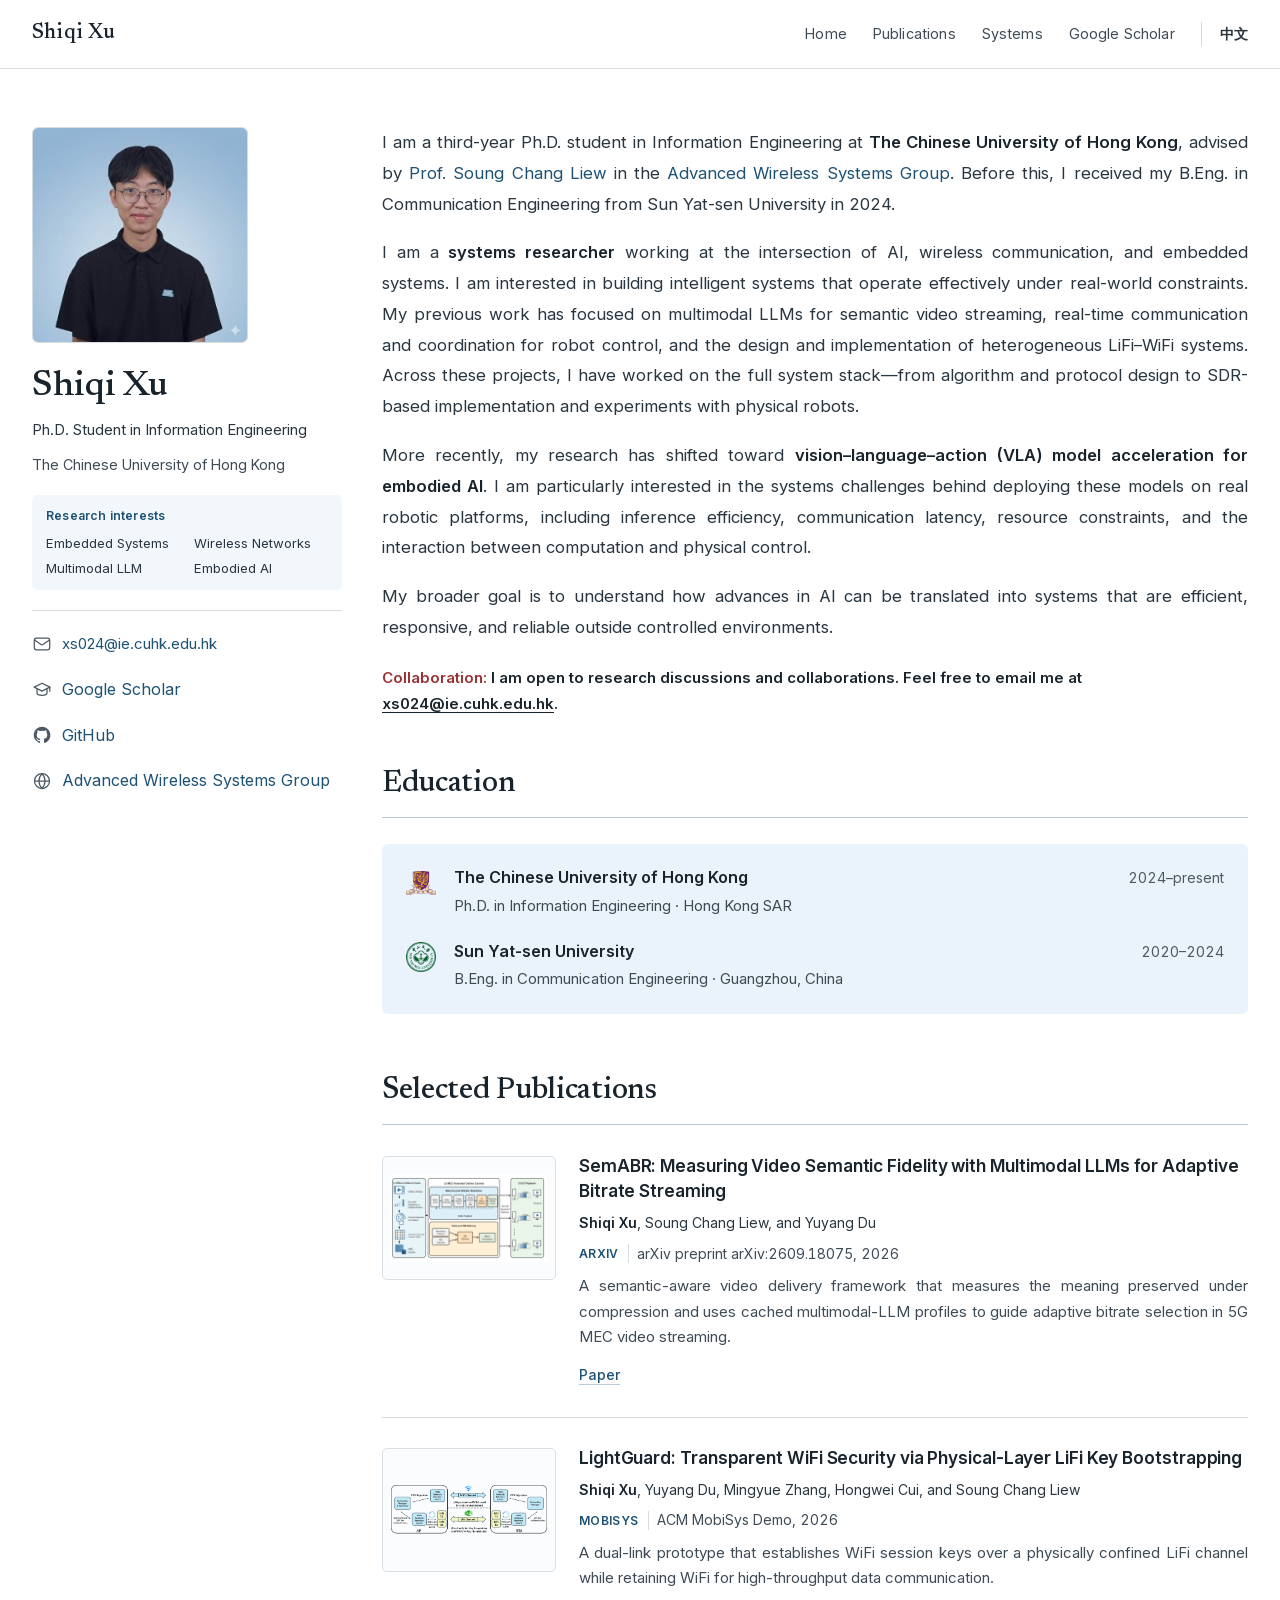
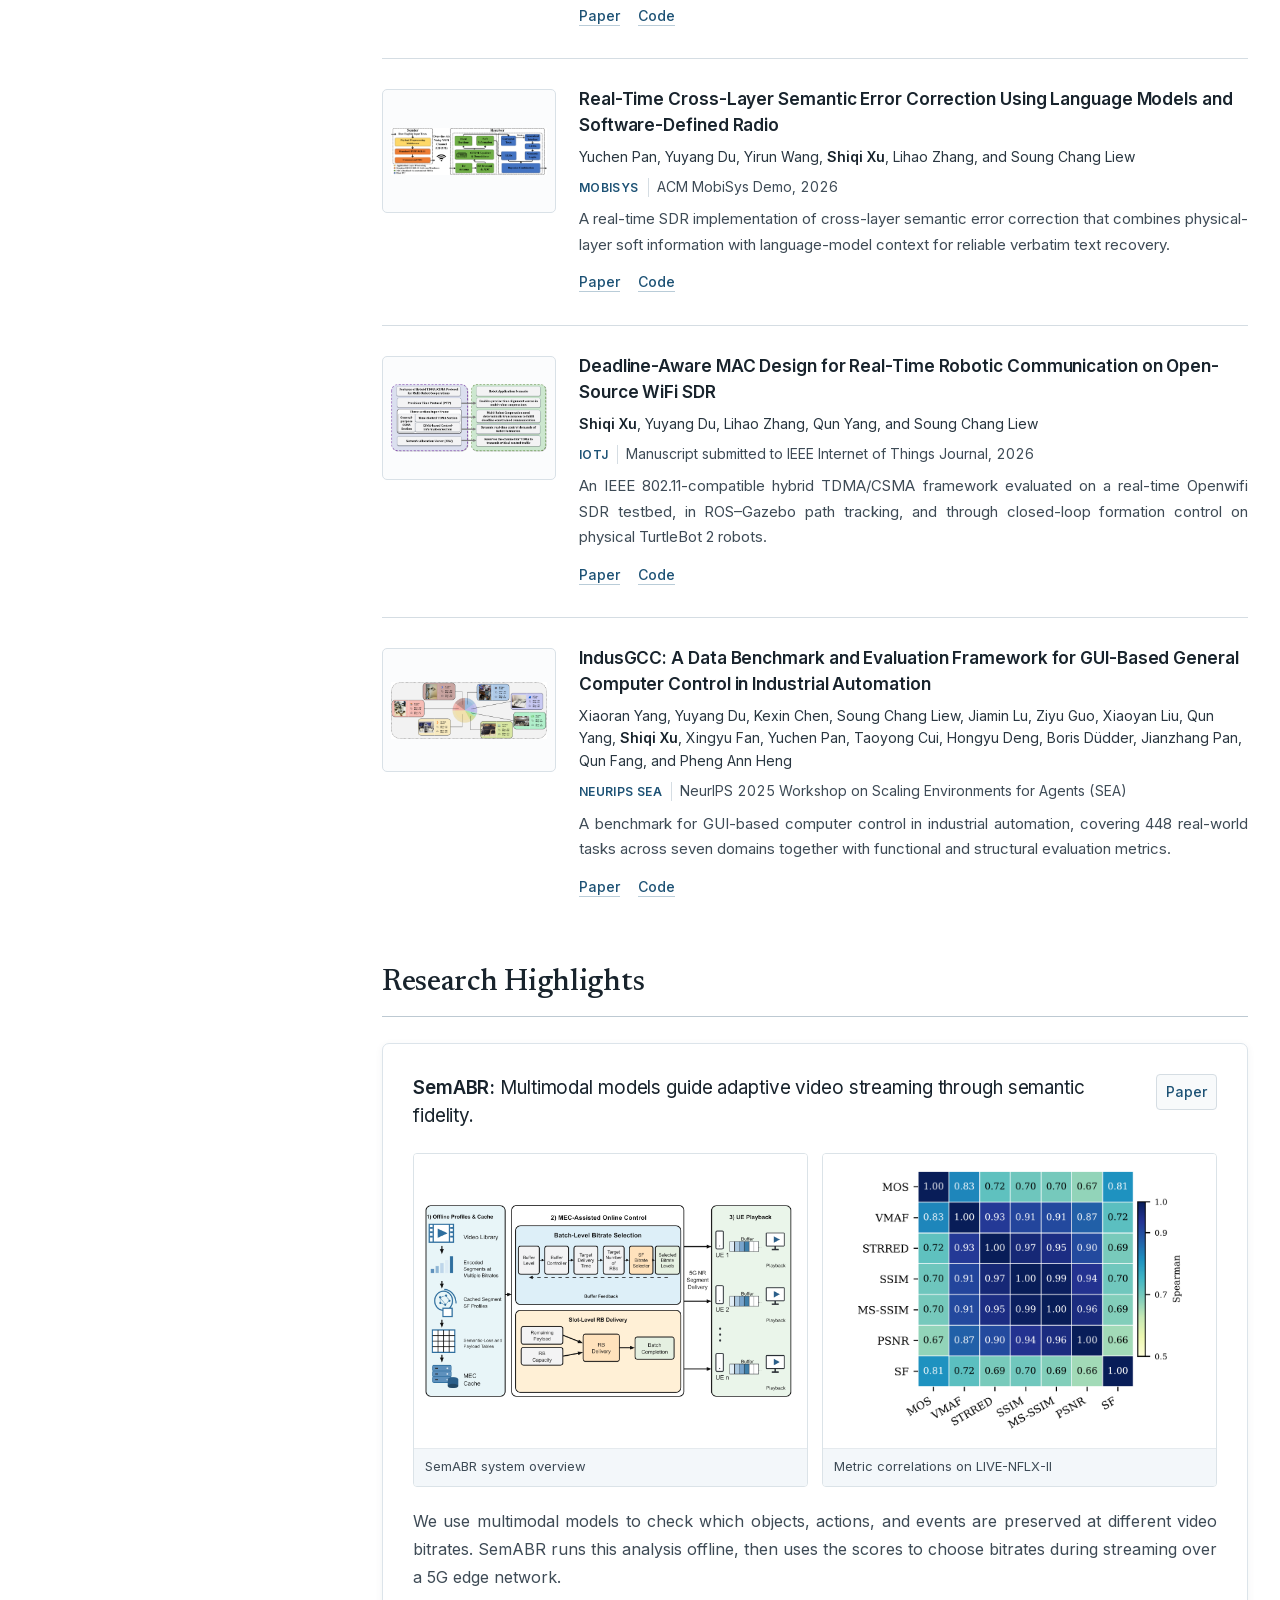
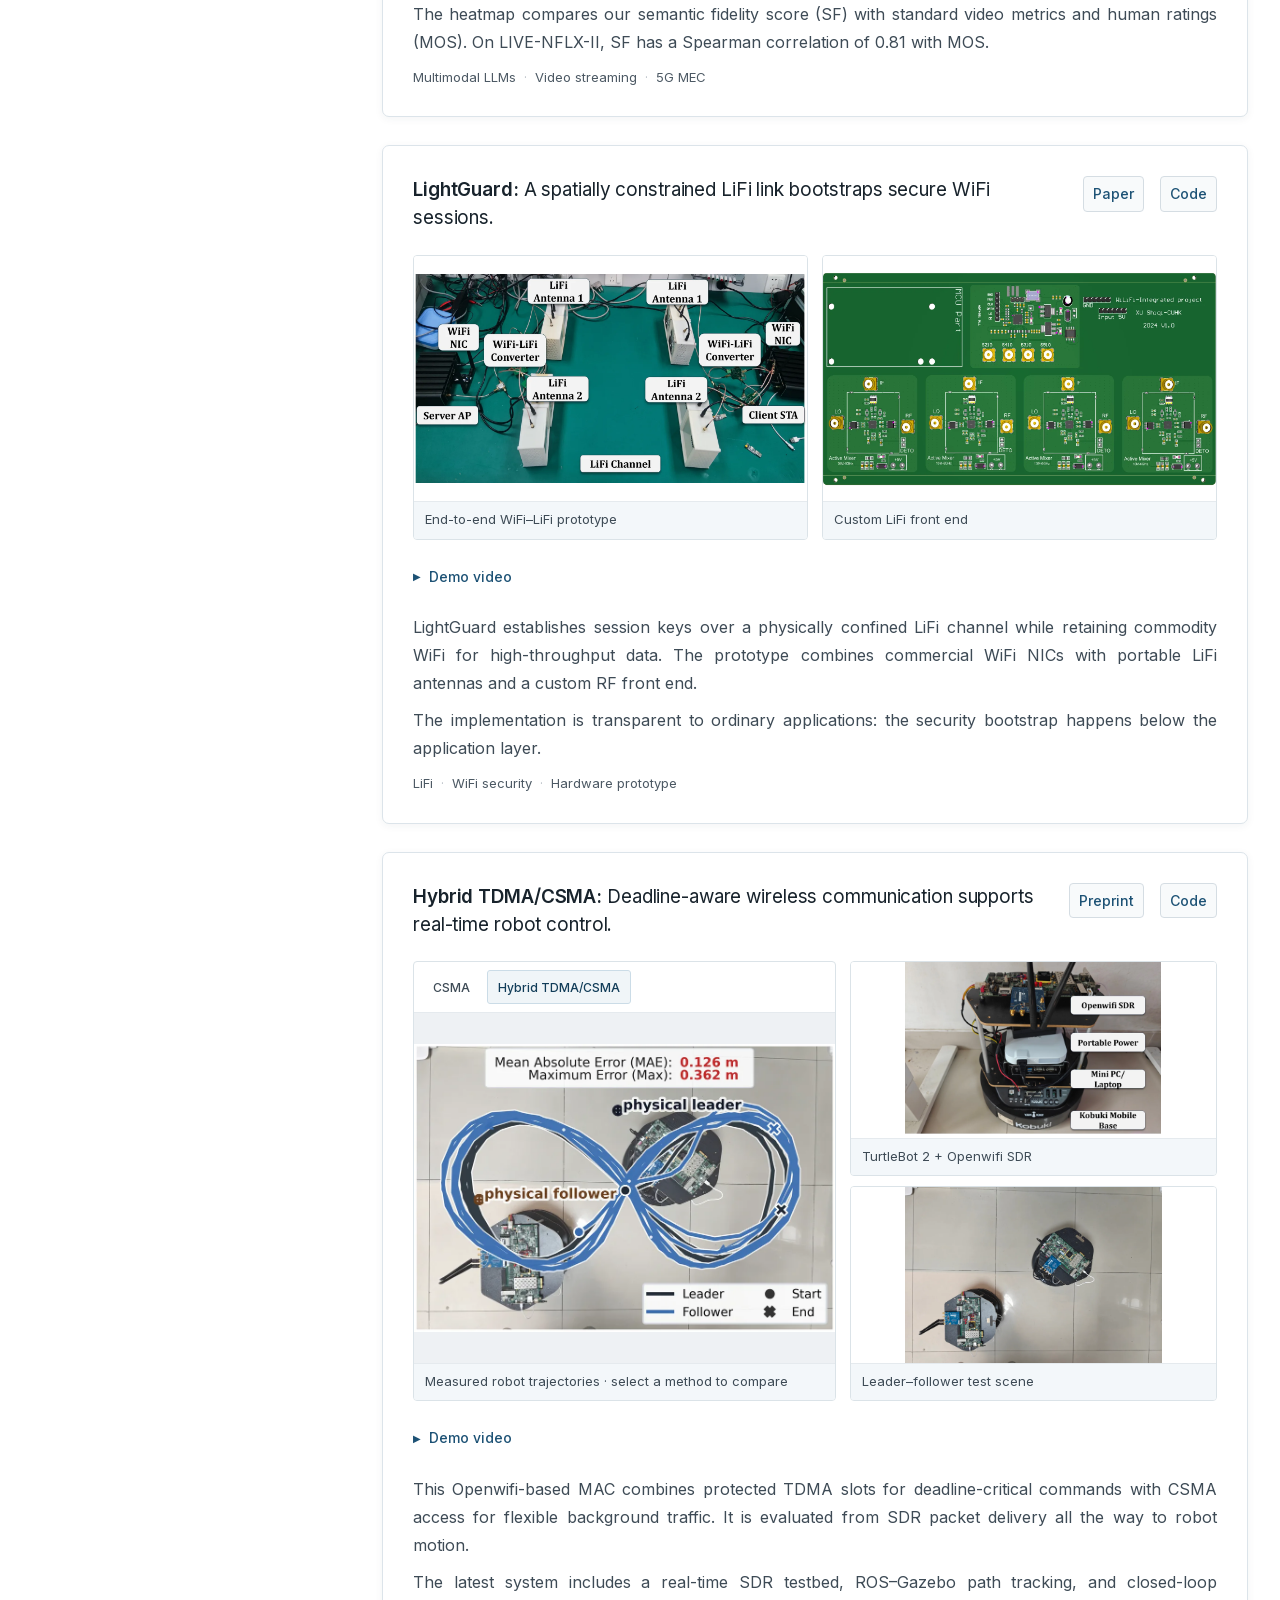
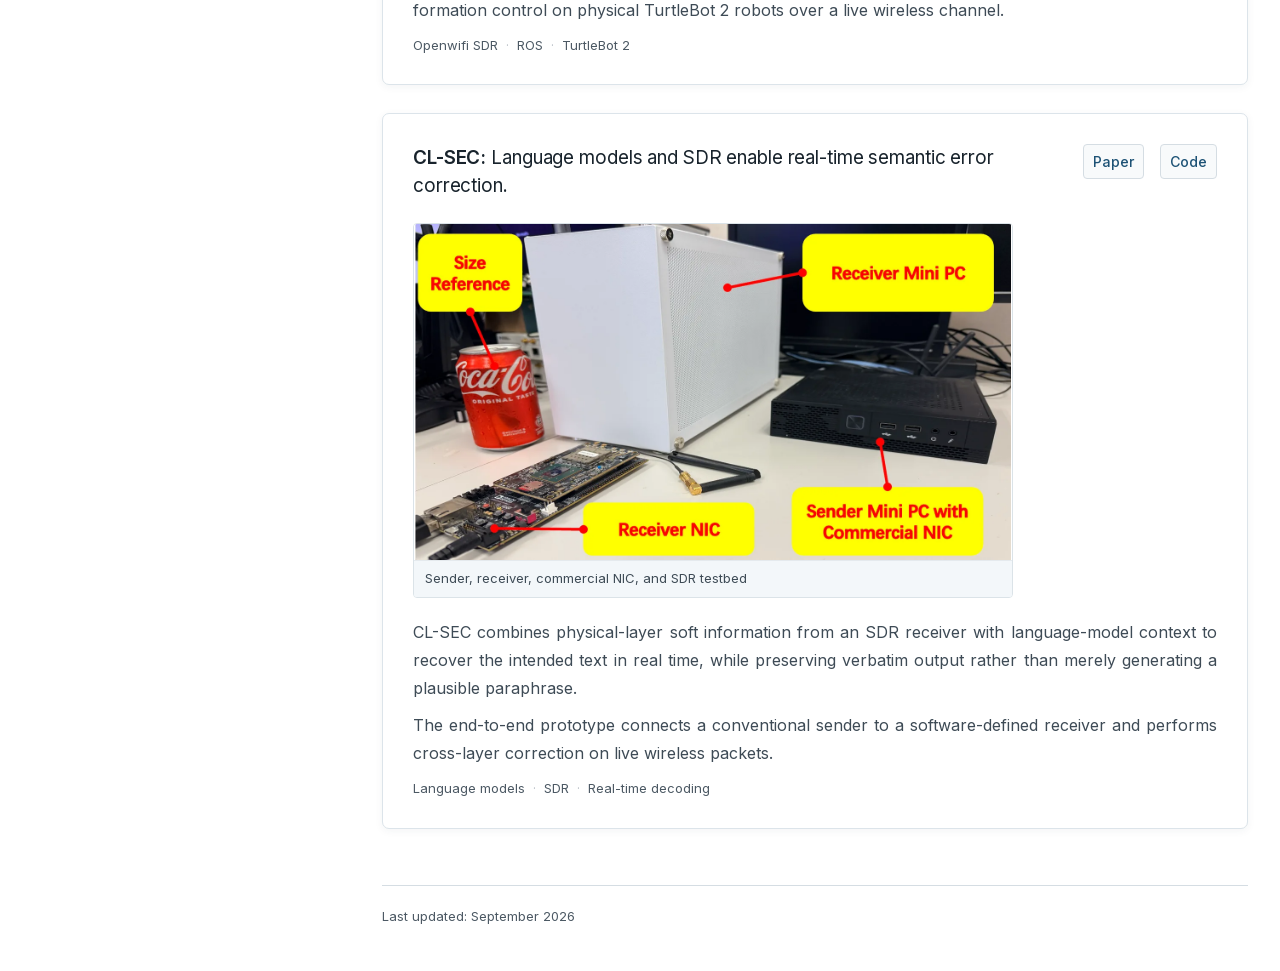
==== commit ed1a0cd7: "Update research background summary" ====
--- a/index.html
+++ b/index.html
@@ -1 +1 @@
-<!DOCTYPE html><html lang="en"><head><meta charSet="utf-8"/><meta name="viewport" content="width=device-width, initial-scale=1"/><link rel="preload" href="/_next/static/media/5f402bd2d8eef81a.p.16whm0euli40m.woff2" as="font" crossorigin="" type="font/woff2"/><link rel="preload" href="/_next/static/media/83afe278b6a6bb3c-s.p.0q-301v4kxxnr.woff2" as="font" crossorigin="" type="font/woff2"/><link rel="preload" href="/research/shiqi-scholar.jpg" as="image"/><link rel="preload" href="/research/cuhk-logo.png" as="image"/><link rel="preload" href="/research/sysu-logo.png" as="image"/><link rel="preload" href="/research/semabr-workflow.png" as="image"/><link rel="preload" href="/research/lightguard-architecture.png" as="image"/><link rel="preload" href="/research/clsec-architecture.png" as="image"/><link rel="preload" href="/research/hybrid-protocol.png" as="image"/><link rel="preload" href="/research/indusgcc-overview.png" as="image"/><link rel="stylesheet" href="/_next/static/chunks/0y3f86lo7f_h_.css" data-precedence="next"/><link rel="preload" as="script" fetchPriority="low" href="/_next/static/chunks/0iv.5nzm~z~~9.js"/><script src="/_next/static/chunks/0exk0m7adlla-.js" async=""></script><script src="/_next/static/chunks/0lmq5h3l.1c9l.js" async=""></script><script src="/_next/static/chunks/05ruqmfx568d3.js" async=""></script><script src="/_next/static/chunks/turbopack-05.h6div.1amm.js" async=""></script><script src="/_next/static/chunks/0pi6sxr_8rcpf.js" async=""></script><script src="/_next/static/chunks/176op1ci1oflp.js" async=""></script><script src="/_next/static/chunks/0wt2zzf6.alvc.js" async=""></script><meta name="next-size-adjust" content=""/><title>Shiqi Xu — Academic Homepage</title><meta name="description" content="Shiqi Xu is a Ph.D. student at CUHK and a systems researcher working on vision-language-action model acceleration, with interests in embodied AI, wireless networks, and robotic systems."/><meta property="og:title" content="Shiqi Xu — Academic Homepage"/><meta property="og:description" content="Systems research in VLA model acceleration, embodied AI, wireless networks, and robotics."/><meta property="og:type" content="website"/><meta name="twitter:card" content="summary"/><meta name="twitter:title" content="Shiqi Xu — Academic Homepage"/><meta name="twitter:description" content="Systems research in VLA model acceleration, embodied AI, wireless networks, and robotics."/><script src="/_next/static/chunks/03~yq9q893hmn.js" noModule=""></script></head><body class="inter_7a7ef1f4-module__jjo8ZG__variable newsreader_aaf3ca1b-module__BSITRW__variable"><div hidden=""><!--$--><!--/$--></div><main id="home"><a class="skip-link" href="#main-content">Skip to content</a><header class="navbar"><div class="nav-container"><a class="navbar-name" href="#home">Shiqi Xu</a><nav aria-label="Primary navigation"><a class="nav-home" href="#home">Home</a><a href="#publications">Publications</a><a href="#systems">Systems</a><a class="nav-scholar" href="https://scholar.google.com/citations?user=-PdrGCIAAAAJ&amp;hl=en" target="_blank" rel="noreferrer">Google Scholar</a><a class="language-switch" lang="zh-CN" href="/zh/">中文</a></nav></div></header><div class="layout"><aside class="sidebar" aria-labelledby="profile-name"><img class="portrait" src="/research/shiqi-scholar.jpg" alt="Shiqi Xu" width="256" height="256"/><h1 id="profile-name">Shiqi Xu</h1><p class="role">Ph.D. Student in Information Engineering</p><p class="affiliation"><a href="https://www.ie.cuhk.edu.hk/" target="_blank" rel="noreferrer">The Chinese University of Hong Kong</a></p><div class="sidebar-interests" aria-label="Research interests"><span class="sidebar-interests-label">Research interests</span><div class="sidebar-interests-list"><span>Embedded Systems</span><span>Wireless Networks</span><span>Multimodal LLM</span><span>Embodied AI</span></div></div><ul class="side-links" aria-label="Profiles and contact"><li><a href="mailto:xs024@ie.cuhk.edu.hk"><svg viewBox="0 0 24 24" fill="none" stroke="currentColor" stroke-width="1.5" stroke-linecap="round" stroke-linejoin="round" aria-hidden="true" focusable="false"><rect x="2.75" y="5" width="18.5" height="14" rx="2.75"></rect><path d="M3.4 7.4l7.5 5.2c.67.47 1.53.47 2.2 0l7.5-5.2"></path></svg><code>xs024@ie.cuhk.edu.hk</code></a></li><li><a href="https://scholar.google.com/citations?user=-PdrGCIAAAAJ&amp;hl=en" target="_blank" rel="noreferrer"><svg viewBox="0 0 24 24" fill="none" stroke="currentColor" stroke-width="1.5" stroke-linecap="round" stroke-linejoin="round" aria-hidden="true" focusable="false"><path d="M12 3.9L2.6 8.6 12 13.3l9.4-4.7z"></path><path d="M6 11.2v4.1c0 1.7 2.7 3.1 6 3.1s6-1.4 6-3.1v-4.1"></path><path d="M21.4 8.6v4.9"></path></svg>Google Scholar</a></li><li><a href="https://github.com/Dorian47" target="_blank" rel="noreferrer"><svg viewBox="0 0 24 24" fill="currentColor" aria-hidden="true" focusable="false"><path d="M12 2.2a9.9 9.9 0 00-3.13 19.3c.5.09.68-.21.68-.47v-1.83c-2.76.6-3.34-1.17-3.34-1.17-.45-1.15-1.1-1.46-1.1-1.46-.9-.61.07-.6.07-.6 1 .07 1.52 1.02 1.52 1.02.88 1.5 2.3 1.07 2.86.82.09-.64.35-1.07.63-1.32-2.2-.25-4.52-1.1-4.52-4.9 0-1.08.39-1.97 1.02-2.66-.1-.25-.44-1.26.1-2.62 0 0 .83-.27 2.72 1.02a9.4 9.4 0 014.95 0c1.89-1.29 2.72-1.02 2.72-1.02.54 1.36.2 2.37.1 2.62.63.69 1.02 1.58 1.02 2.66 0 3.81-2.32 4.65-4.53 4.89.36.31.68.92.68 1.85v2.74c0 .26.18.57.69.47A9.9 9.9 0 0012 2.2z"></path></svg>GitHub</a></li><li><a href="https://wireless.ie.cuhk.edu.hk/" target="_blank" rel="noreferrer"><svg viewBox="0 0 24 24" fill="none" stroke="currentColor" stroke-width="1.5" stroke-linecap="round" stroke-linejoin="round" aria-hidden="true" focusable="false"><circle cx="12" cy="12" r="9"></circle><path d="M3.2 12h17.6"></path><path d="M12 3.1c2.3 2.4 3.6 5.6 3.6 8.9S14.3 18.5 12 20.9c-2.3-2.4-3.6-5.6-3.6-8.9S9.7 5.5 12 3.1z"></path></svg>Advanced Wireless Systems Group</a></li></ul></aside><div class="content" id="main-content" tabindex="-1"><section class="bio" aria-label="About"><p>I am a third-year Ph.D. student in Information Engineering at <strong>The Chinese University of Hong Kong</strong>, advised by<!-- --> <a href="https://www.ie.cuhk.edu.hk/faculty/liew-soung-chang/" target="_blank" rel="noreferrer"><span class="keep-together">Prof. Soung Chang Liew</span></a> <!-- -->in the<!-- --> <a href="https://wireless.ie.cuhk.edu.hk/" target="_blank" rel="noreferrer">Advanced Wireless Systems Group</a>. Before this, I received my B.Eng. in Communication Engineering from Sun Yat-sen University in 2024.</p><p>I am a <strong>systems researcher</strong> working at the intersection of AI, wireless communication, and embedded systems. I am interested in building intelligent systems that operate effectively under real-world constraints. My previous work has explored semantic video streaming, LiFi-assisted WiFi security, and deadline-aware wireless communication for robots. Across these projects, I have worked on the full system stack—from algorithm and protocol design to SDR-based implementation and experiments with physical robots.</p><p>More recently, my research has shifted toward <strong>vision–language–action (VLA) model acceleration for embodied AI</strong>. I am particularly interested in the systems challenges behind deploying these models on real robotic platforms, including inference efficiency, communication latency, resource constraints, and the interaction between computation and physical control.</p><p>My broader goal is to understand how advances in AI can be translated into systems that are efficient, responsive, and reliable outside controlled environments.</p><aside class="collaboration-note" aria-label="Research collaborations"><span class="collaboration-label">Collaboration:</span> <strong>I am open to research discussions and collaborations. Feel free to email me at<!-- --> <a href="mailto:xs024@ie.cuhk.edu.hk">xs024@ie.cuhk.edu.hk</a>.</strong></aside></section><section class="section" id="education"><div class="section-head"><h2>Education</h2></div><div class="education-list"><div class="education-item"><img src="/research/cuhk-logo.png" alt="CUHK emblem" width="40" height="40"/><div><div class="education-head"><h3>The Chinese University of Hong Kong</h3><em>2024–present</em></div><p class="education-meta">Ph.D. in Information Engineering · Hong Kong SAR</p></div></div><div class="education-item"><img src="/research/sysu-logo.png" alt="Sun Yat-sen University emblem" width="40" height="40"/><div><div class="education-head"><h3>Sun Yat-sen University</h3><em>2020–2024</em></div><p class="education-meta">B.Eng. in Communication Engineering · Guangzhou, China</p></div></div></div></section><section class="section" id="publications"><div class="section-head"><h2>Selected Publications</h2></div><div class="publication-list"><article class="publication-item"><div class="publication-cover"><img src="/research/semabr-workflow.png" alt="SemABR framework with offline semantic profiling and 5G resource allocation" width="720" height="480"/></div><div class="publication-copy"><h3><a href="https://arxiv.org/abs/2609.18075" target="_blank" rel="noreferrer">SemABR: Measuring Video Semantic Fidelity with Multimodal LLMs for Adaptive Bitrate Streaming</a></h3><p class="authors"><strong>Shiqi Xu</strong>, Soung Chang Liew, and Yuyang Du</p><p class="venue"><span class="venue-badge">ARXIV</span>arXiv preprint arXiv:2609.18075, 2026</p><p class="abstract">A semantic-aware video delivery framework that measures the meaning preserved under compression and uses cached multimodal-LLM profiles to guide adaptive bitrate selection in 5G MEC video streaming.</p><div class="publication-links"><a href="https://arxiv.org/abs/2609.18075" target="_blank" rel="noreferrer">paper</a></div></div></article><article class="publication-item"><div class="publication-cover"><img src="/research/lightguard-architecture.png" alt="LightGuard architecture with separate WiFi data and LiFi key-establishment channels" width="720" height="480"/></div><div class="publication-copy"><h3><a href="https://arxiv.org/abs/2604.01092" target="_blank" rel="noreferrer">LightGuard: Transparent WiFi Security via Physical-Layer LiFi Key Bootstrapping</a></h3><p class="authors"><strong>Shiqi Xu</strong>, Yuyang Du, Mingyue Zhang, Hongwei Cui, and Soung Chang Liew</p><p class="venue"><span class="venue-badge">MOBISYS</span>ACM MobiSys Demo, 2026</p><p class="abstract">A dual-link prototype that establishes WiFi session keys over a physically confined LiFi channel while retaining WiFi for high-throughput data communication.</p><div class="publication-links"><a href="https://arxiv.org/abs/2604.01092" target="_blank" rel="noreferrer">paper</a><a href="https://github.com/Dorian47/Lightguard" target="_blank" rel="noreferrer">code</a></div></div></article><article class="publication-item"><div class="publication-cover"><img src="/research/clsec-architecture.png" alt="Architecture of the real-time cross-layer semantic error correction system" width="720" height="480"/></div><div class="publication-copy"><h3><a href="https://arxiv.org/abs/2604.08419" target="_blank" rel="noreferrer">Real-Time Cross-Layer Semantic Error Correction Using Language Models and Software-Defined Radio</a></h3><p class="authors">Yuchen Pan, Yuyang Du, Yirun Wang, <strong>Shiqi Xu</strong>, Lihao Zhang, and Soung Chang Liew</p><p class="venue"><span class="venue-badge">MOBISYS</span>ACM MobiSys Demo, 2026</p><p class="abstract">A real-time SDR implementation of cross-layer semantic error correction that combines physical-layer soft information with language-model context for reliable verbatim text recovery.</p><div class="publication-links"><a href="https://arxiv.org/abs/2604.08419" target="_blank" rel="noreferrer">paper</a><a href="https://github.com/Yirun719/CL-SEC" target="_blank" rel="noreferrer">code</a></div></div></article><article class="publication-item"><div class="publication-cover"><img src="/research/hybrid-protocol.png" alt="Overview of the hybrid TDMA and CSMA protocol for multi-robot cooperation" width="720" height="480"/></div><div class="publication-copy"><h3><a href="https://arxiv.org/abs/2509.06119" target="_blank" rel="noreferrer">Deadline-Aware MAC Design for Real-Time Robotic Communication on Open-Source WiFi SDR</a></h3><p class="authors"><strong>Shiqi Xu</strong>, Yuyang Du, Lihao Zhang, Qun Yang, and Soung Chang Liew</p><p class="venue"><span class="venue-badge">IOTJ</span>Manuscript submitted to IEEE Internet of Things Journal, 2026</p><p class="abstract">An IEEE 802.11-compatible hybrid TDMA/CSMA framework evaluated on a real-time Openwifi SDR testbed, in ROS–Gazebo path tracking, and through closed-loop formation control on physical TurtleBot 2 robots.</p><div class="publication-links"><a href="https://arxiv.org/abs/2509.06119" target="_blank" rel="noreferrer">paper</a><a href="https://github.com/Dorian47/hybrid-mac-ros" target="_blank" rel="noreferrer">code</a></div></div></article><article class="publication-item"><div class="publication-cover"><img src="/research/indusgcc-overview.png" alt="Overview and statistics of the seven industrial domains in the IndusGCC dataset" width="720" height="480"/></div><div class="publication-copy"><h3><a href="https://arxiv.org/abs/2509.01199" target="_blank" rel="noreferrer">IndusGCC: A Data Benchmark and Evaluation Framework for GUI-Based General Computer Control in Industrial Automation</a></h3><p class="authors">Xiaoran Yang, Yuyang Du, Kexin Chen, Soung Chang Liew, Jiamin Lu, Ziyu Guo, Xiaoyan Liu, Qun Yang, <strong>Shiqi Xu</strong>, Xingyu Fan, Yuchen Pan, Taoyong Cui, Hongyu Deng, Boris Düdder, Jianzhang Pan, Qun Fang, and Pheng Ann Heng</p><p class="venue"><span class="venue-badge">NEURIPS SEA</span>NeurIPS 2025 Workshop on Scaling Environments for Agents (SEA)</p><p class="abstract">A benchmark for GUI-based computer control in industrial automation, covering 448 real-world tasks across seven domains together with functional and structural evaluation metrics.</p><div class="publication-links"><a href="https://arxiv.org/abs/2509.01199" target="_blank" rel="noreferrer">paper</a><a href="https://github.com/Golden-Arc/IndustrialLLM" target="_blank" rel="noreferrer">code</a></div></div></article></div></section><section class="section" id="systems"><div class="section-head"><h2>Research Highlights</h2></div><div class="system-list"><article class="system-item"><div class="system-title-row"><div><h3><span class="system-name">SemABR:</span> Multimodal models guide adaptive video streaming through semantic fidelity.</h3></div><div class="system-links"><a href="https://arxiv.org/abs/2609.18075" target="_blank" rel="noreferrer">paper</a></div></div><div class="system-layout"><div class="system-visuals semabr-visuals"><figure class="media-figure"><a href="/research/semabr-workflow.png" target="_blank" rel="noreferrer" aria-label="View the full-size SemABR workflow"><img src="/research/semabr-workflow.png" alt="SemABR workflow: offline semantic profiles and cache, MEC-assisted bitrate selection and resource-block delivery, and client playback" width="1280" height="720" loading="lazy"/></a><figcaption>SemABR system overview</figcaption></figure><figure class="media-figure"><a href="/research/semabr-correlation-matrix.png" target="_blank" rel="noreferrer" aria-label="View the full-size semantic fidelity correlation matrix"><img src="/research/semabr-correlation-matrix.png" alt="Pairwise Spearman correlation heatmap for semantic fidelity, five conventional video metrics, and mean opinion scores on LIVE-NFLX-II" width="1800" height="1459" loading="lazy"/></a><figcaption>Metric correlations on LIVE-NFLX-II</figcaption></figure></div><div class="system-copy"><p>We use multimodal models to check which objects, actions, and events are preserved at different video bitrates. SemABR runs this analysis offline, then uses the scores to choose bitrates during streaming over a 5G edge network.</p><p>The heatmap compares our semantic fidelity score (SF) with standard video metrics and human ratings (MOS). On LIVE-NFLX-II, SF has a Spearman correlation of 0.81 with MOS.</p><div class="system-tags" aria-label="SemABR technologies"><span>Multimodal LLMs</span><span>Video streaming</span><span>5G MEC</span></div></div></div></article><article class="system-item"><div class="system-title-row"><div><h3><span class="system-name">LightGuard:</span> A spatially constrained LiFi link bootstraps secure WiFi sessions.</h3></div><div class="system-links"><a href="https://arxiv.org/abs/2604.01092" target="_blank" rel="noreferrer">paper</a><a href="https://github.com/Dorian47/Lightguard" target="_blank" rel="noreferrer">code</a></div></div><div class="system-layout"><div class="system-visuals photos-only"><div class="system-gallery"><figure class="media-figure"><img src="/research/lightguard-prototype.webp" alt="LightGuard prototype with WiFi NICs, LiFi converters, and LiFi antennas" width="2048" height="1088" loading="lazy"/><figcaption>End-to-end WiFi–LiFi prototype</figcaption></figure><figure class="media-figure"><img src="/research/lightguard-lifi-pcb.webp" alt="Custom LiFi RF front-end board designed for LightGuard" width="2048" height="1088" loading="lazy"/><figcaption>Custom LiFi front end</figcaption></figure></div></div><details class="local-demo"><summary aria-label="Show or hide video: LightGuard demo">Demo video</summary></details><div class="system-copy"><p>LightGuard establishes session keys over a physically confined LiFi channel while retaining commodity WiFi for high-throughput data. The prototype combines commercial WiFi NICs with portable LiFi antennas and a custom RF front end.</p><p>The implementation is transparent to ordinary applications: the security bootstrap happens below the application layer.</p><div class="system-tags" aria-label="LightGuard technologies"><span>LiFi</span><span>WiFi security</span><span>Hardware prototype</span></div></div></div></article><article class="system-item"><div class="system-title-row"><div><h3><span class="system-name">Hybrid TDMA/CSMA:</span> Deadline-aware wireless communication supports real-time robot control.</h3></div><div class="system-links"><a href="https://arxiv.org/abs/2509.06119" target="_blank" rel="noreferrer">preprint</a><a href="https://github.com/Dorian47/hybrid-mac-ros" target="_blank" rel="noreferrer">code</a></div></div><div class="system-layout"><div class="system-visuals photos-only"><div class="hybrid-secondary-media"><figure class="media-figure trajectory-figure"><div class="trajectory-controls" role="group" aria-label="Choose trajectory comparison"><button type="button" aria-pressed="false">CSMA</button><button type="button" aria-pressed="true">Hybrid TDMA/CSMA</button></div><div class="trajectory-compare" aria-live="polite"><img src="/research/hybrid-turtlebot-hybrid.webp" alt="Measured real-robot trajectories with Hybrid TDMA/CSMA" width="1918" height="1278" loading="lazy"/></div><figcaption>Measured robot trajectories · select a method to compare</figcaption></figure><div class="hybrid-photo-stack"><figure class="media-figure"><img src="/research/hybrid-turtlebot-hardware.webp" alt="TurtleBot 2 platform equipped with an Openwifi SDR and onboard computer" width="1920" height="1280" loading="lazy"/><figcaption>TurtleBot 2 + Openwifi SDR</figcaption></figure><figure class="media-figure"><img src="/research/hybrid-turtlebot-scene.webp" alt="Two physical TurtleBot robots in the leader follower experiment" width="1920" height="1280" loading="lazy"/><figcaption>Leader–follower test scene</figcaption></figure></div></div></div><details class="local-demo"><summary aria-label="Show or hide video: Real-robot formation control comparison">Demo video</summary></details><div class="system-copy"><p>This Openwifi-based MAC combines protected TDMA slots for deadline-critical commands with CSMA access for flexible background traffic. It is evaluated from SDR packet delivery all the way to robot motion.</p><p>The latest system includes a real-time SDR testbed, ROS–Gazebo path tracking, and closed-loop formation control on physical TurtleBot 2 robots over a live wireless channel.</p><div class="system-tags" aria-label="Hybrid TDMA CSMA technologies"><span>Openwifi SDR</span><span>ROS</span><span>TurtleBot 2</span></div></div></div></article><article class="system-item"><div class="system-title-row"><div><h3><span class="system-name">CL-SEC:</span> Language models and SDR enable real-time semantic error correction.</h3></div><div class="system-links"><a href="https://arxiv.org/abs/2604.08419" target="_blank" rel="noreferrer">paper</a><a href="https://github.com/Yirun719/CL-SEC" target="_blank" rel="noreferrer">code</a></div></div><div class="system-layout"><div class="system-visuals photos-only"><figure class="media-figure system-photo-wide"><img src="/research/clsec-testbed.webp" alt="CL-SEC hardware testbed with sender and receiver mini PCs and an SDR receiver" width="2048" height="1142" loading="lazy"/><figcaption>Sender, receiver, commercial NIC, and SDR testbed</figcaption></figure></div><div class="system-copy"><p>CL-SEC combines physical-layer soft information from an SDR receiver with language-model context to recover the intended text in real time, while preserving verbatim output rather than merely generating a plausible paraphrase.</p><p>The end-to-end prototype connects a conventional sender to a software-defined receiver and performs cross-layer correction on live wireless packets.</p><div class="system-tags" aria-label="CL SEC technologies"><span>Language models</span><span>SDR</span><span>Real-time decoding</span></div></div></div></article></div></section><footer><span>Last updated: September 2026</span></footer></div></div></main><!--$--><!--/$--><script src="/_next/static/chunks/0iv.5nzm~z~~9.js" id="_R_" async=""></script><script>(self.__next_f=self.__next_f||[]).push([0])</script><script>self.__next_f.push([1,"1:\"$Sreact.fragment\"\n2:I[39011,[\"/_next/static/chunks/0pi6sxr_8rcpf.js\",\"/_next/static/chunks/176op1ci1oflp.js\"],\"default\"]\n3:I[37771,[\"/_next/static/chunks/0pi6sxr_8rcpf.js\",\"/_next/static/chunks/176op1ci1oflp.js\"],\"default\"]\n4:I[64911,[\"/_next/static/chunks/0pi6sxr_8rcpf.js\",\"/_next/static/chunks/176op1ci1oflp.js\",\"/_next/static/chunks/0wt2zzf6.alvc.js\"],\"\"]\ne:I[65857,[\"/_next/static/chunks/0pi6sxr_8rcpf.js\",\"/_next/static/chunks/176op1ci1oflp.js\"],\"default\",1]\n:HL[\"/_next/static/chunks/0y3f86lo7f_h_.css\",\"style\"]\n:HL[\"/_next/static/media/5f402bd2d8eef81a.p.16whm0euli40m.woff2\",\"font\",{\"crossOrigin\":\"\",\"type\":\"font/woff2\"}]\n:HL[\"/_next/static/media/83afe278b6a6bb3c-s.p.0q-301v4kxxnr.woff2\",\"font\",{\"crossOrigin\":\"\",\"type\":\"font/woff2\"}]\n:HL[\"/research/shiqi-scholar.jpg\",\"image\"]\n"])</script><script>self.__next_f.push([1,"0:{\"P\":null,\"c\":[\"\",\"\"],\"q\":\"\",\"i\":false,\"f\":[[[\"\",{\"children\":[\"__PAGE__\",{}]},\"$undefined\",\"$undefined\",16],[[\"$\",\"$1\",\"c\",{\"children\":[[[\"$\",\"link\",\"0\",{\"rel\":\"stylesheet\",\"href\":\"/_next/static/chunks/0y3f86lo7f_h_.css\",\"precedence\":\"next\",\"crossOrigin\":\"$undefined\",\"nonce\":\"$undefined\"}],[\"$\",\"script\",\"script-0\",{\"src\":\"/_next/static/chunks/0pi6sxr_8rcpf.js\",\"async\":true,\"nonce\":\"$undefined\"}],[\"$\",\"script\",\"script-1\",{\"src\":\"/_next/static/chunks/176op1ci1oflp.js\",\"async\":true,\"nonce\":\"$undefined\"}]],[\"$\",\"html\",null,{\"lang\":\"en\",\"children\":[\"$\",\"body\",null,{\"className\":\"inter_7a7ef1f4-module__jjo8ZG__variable newsreader_aaf3ca1b-module__BSITRW__variable\",\"children\":[\"$\",\"$L2\",null,{\"parallelRouterKey\":\"children\",\"error\":\"$undefined\",\"errorStyles\":\"$undefined\",\"errorScripts\":\"$undefined\",\"template\":[\"$\",\"$L3\",null,{}],\"templateStyles\":\"$undefined\",\"templateScripts\":\"$undefined\",\"notFound\":[[[\"$\",\"title\",null,{\"children\":\"404: This page could not be found.\"}],[\"$\",\"div\",null,{\"style\":{\"fontFamily\":\"system-ui,\\\"Segoe UI\\\",Roboto,Helvetica,Arial,sans-serif,\\\"Apple Color Emoji\\\",\\\"Segoe UI Emoji\\\"\",\"height\":\"100vh\",\"textAlign\":\"center\",\"display\":\"flex\",\"flexDirection\":\"column\",\"alignItems\":\"center\",\"justifyContent\":\"center\"},\"children\":[\"$\",\"div\",null,{\"children\":[[\"$\",\"style\",null,{\"dangerouslySetInnerHTML\":{\"__html\":\"body{color:#000;background:#fff;margin:0}.next-error-h1{border-right:1px solid rgba(0,0,0,.3)}@media (prefers-color-scheme:dark){body{color:#fff;background:#000}.next-error-h1{border-right:1px solid rgba(255,255,255,.3)}}\"}}],[\"$\",\"h1\",null,{\"className\":\"next-error-h1\",\"style\":{\"display\":\"inline-block\",\"margin\":\"0 20px 0 0\",\"padding\":\"0 23px 0 0\",\"fontSize\":24,\"fontWeight\":500,\"verticalAlign\":\"top\",\"lineHeight\":\"49px\"},\"children\":404}],[\"$\",\"div\",null,{\"style\":{\"display\":\"inline-block\"},\"children\":[\"$\",\"h2\",null,{\"style\":{\"fontSize\":14,\"fontWeight\":400,\"lineHeight\":\"49px\",\"margin\":0},\"children\":\"This page could not be found.\"}]}]]}]}]],[]],\"forbidden\":\"$undefined\",\"unauthorized\":\"$undefined\"}]}]}]]}],{\"children\":[[\"$\",\"$1\",\"c\",{\"children\":[[\"$\",\"main\",null,{\"id\":\"home\",\"children\":[[\"$\",\"a\",null,{\"className\":\"skip-link\",\"href\":\"#main-content\",\"children\":\"Skip to content\"}],[\"$\",\"header\",null,{\"className\":\"navbar\",\"children\":[\"$\",\"div\",null,{\"className\":\"nav-container\",\"children\":[[\"$\",\"a\",null,{\"className\":\"navbar-name\",\"href\":\"#home\",\"children\":\"Shiqi Xu\"}],[\"$\",\"nav\",null,{\"aria-label\":\"Primary navigation\",\"children\":[[\"$\",\"a\",null,{\"className\":\"nav-home\",\"href\":\"#home\",\"children\":\"Home\"}],false,[\"$\",\"a\",null,{\"href\":\"#publications\",\"children\":\"Publications\"}],[\"$\",\"a\",null,{\"href\":\"#systems\",\"children\":\"Systems\"}],[\"$\",\"a\",null,{\"className\":\"nav-scholar\",\"href\":\"https://scholar.google.com/citations?user=-PdrGCIAAAAJ\u0026hl=en\",\"target\":\"_blank\",\"rel\":\"noreferrer\",\"children\":\"Google Scholar\"}],[\"$\",\"$L4\",null,{\"className\":\"language-switch\",\"href\":\"/zh\",\"lang\":\"zh-CN\",\"children\":\"中文\"}]]}]]}]}],[\"$\",\"div\",null,{\"className\":\"layout\",\"children\":[[\"$\",\"aside\",null,{\"className\":\"sidebar\",\"aria-labelledby\":\"profile-name\",\"children\":[[\"$\",\"img\",null,{\"className\":\"portrait\",\"src\":\"/research/shiqi-scholar.jpg\",\"alt\":\"Shiqi Xu\",\"width\":\"256\",\"height\":\"256\"}],[\"$\",\"h1\",null,{\"id\":\"profile-name\",\"children\":\"Shiqi Xu\"}],[\"$\",\"p\",null,{\"className\":\"role\",\"children\":\"Ph.D. Student in Information Engineering\"}],[\"$\",\"p\",null,{\"className\":\"affiliation\",\"children\":[\"$\",\"a\",null,{\"className\":\"$undefined\",\"href\":\"https://www.ie.cuhk.edu.hk/\",\"target\":\"_blank\",\"rel\":\"noreferrer\",\"children\":\"The Chinese University of Hong Kong\"}]}],[\"$\",\"div\",null,{\"className\":\"sidebar-interests\",\"aria-label\":\"Research interests\",\"children\":[[\"$\",\"span\",null,{\"className\":\"sidebar-interests-label\",\"children\":\"Research interests\"}],[\"$\",\"div\",null,{\"className\":\"sidebar-interests-list\",\"children\":[[\"$\",\"span\",null,{\"children\":\"Embedded Systems\"}],[\"$\",\"span\",null,{\"children\":\"Wireless Networks\"}],[\"$\",\"span\",null,{\"children\":\"Multimodal LLM\"}],[\"$\",\"span\",null,{\"children\":\"Embodied AI\"}]]}]]}],[\"$\",\"ul\",null,{\"className\":\"side-links\",\"aria-label\":\"Profiles and contact\",\"children\":[[\"$\",\"li\",null,{\"children\":[\"$\",\"a\",null,{\"href\":\"mailto:xs024@ie.cuhk.edu.hk\",\"children\":[[\"$\",\"svg\",null,{\"viewBox\":\"0 0 24 24\",\"fill\":\"none\",\"stroke\":\"currentColor\",\"strokeWidth\":1.5,\"strokeLinecap\":\"round\",\"strokeLinejoin\":\"round\",\"aria-hidden\":true,\"focusable\":false,\"className\":\"$undefined\",\"children\":[[\"$\",\"rect\",null,{\"x\":\"2.75\",\"y\":\"5\",\"width\":\"18.5\",\"height\":\"14\",\"rx\":\"2.75\"}],[\"$\",\"path\",null,{\"d\":\"M3.4 7.4l7.5 5.2c.67.47 1.53.47 2.2 0l7.5-5.2\"}]]}],[\"$\",\"code\",null,{\"children\":\"xs024@ie.cuhk.edu.hk\"}]]}]}],[\"$\",\"li\",null,{\"children\":[\"$\",\"a\",null,{\"className\":\"$undefined\",\"href\":\"https://scholar.google.com/citations?user=-PdrGCIAAAAJ\u0026hl=en\",\"target\":\"_blank\",\"rel\":\"noreferrer\",\"children\":[[\"$\",\"svg\",null,{\"viewBox\":\"0 0 24 24\",\"fill\":\"none\",\"stroke\":\"currentColor\",\"strokeWidth\":1.5,\"strokeLinecap\":\"round\",\"strokeLinejoin\":\"round\",\"aria-hidden\":true,\"focusable\":false,\"className\":\"$undefined\",\"children\":[\"$L5\",\"$L6\",\"$L7\"]}],\"Google Scholar\"]}]}],\"$L8\",\"$L9\"]}]]}],\"$La\"]}]]}],[\"$Lb\"],\"$Lc\"]}],{},null,false,null]},null,false,null],\"$Ld\",false]],\"m\":\"$undefined\",\"G\":[\"$e\",[\"$Lf\"]],\"S\":true,\"h\":null,\"s\":\"$undefined\",\"l\":\"$undefined\",\"p\":\"$undefined\",\"d\":\"$undefined\",\"b\":\"qwndeRFDB99rBvgXJq0Wh\"}\n"])</script><script>self.__next_f.push([1,"17:I[6391,[\"/_next/static/chunks/0pi6sxr_8rcpf.js\",\"/_next/static/chunks/176op1ci1oflp.js\"],\"OutletBoundary\"]\n18:\"$Sreact.suspense\"\n1a:I[6391,[\"/_next/static/chunks/0pi6sxr_8rcpf.js\",\"/_next/static/chunks/176op1ci1oflp.js\"],\"ViewportBoundary\"]\n1c:I[6391,[\"/_next/static/chunks/0pi6sxr_8rcpf.js\",\"/_next/static/chunks/176op1ci1oflp.js\"],\"MetadataBoundary\"]\n:HL[\"/research/cuhk-logo.png\",\"image\"]\n:HL[\"/research/sysu-logo.png\",\"image\"]\n:HL[\"/research/semabr-workflow.png\",\"image\"]\n5:[\"$\",\"path\",null,{\"d\":\"M12 3.9L2.6 8.6 12 13.3l9.4-4.7z\"}]\n6:[\"$\",\"path\",null,{\"d\":\"M6 11.2v4.1c0 1.7 2.7 3.1 6 3.1s6-1.4 6-3.1v-4.1\"}]\n7:[\"$\",\"path\",null,{\"d\":\"M21.4 8.6v4.9\"}]\n8:[\"$\",\"li\",null,{\"children\":[\"$\",\"a\",null,{\"className\":\"$undefined\",\"href\":\"https://github.com/Dorian47\",\"target\":\"_blank\",\"rel\":\"noreferrer\",\"children\":[[\"$\",\"svg\",null,{\"viewBox\":\"0 0 24 24\",\"fill\":\"currentColor\",\"aria-hidden\":\"true\",\"focusable\":\"false\",\"className\":\"$undefined\",\"children\":[\"$\",\"path\",null,{\"d\":\"M12 2.2a9.9 9.9 0 00-3.13 19.3c.5.09.68-.21.68-.47v-1.83c-2.76.6-3.34-1.17-3.34-1.17-.45-1.15-1.1-1.46-1.1-1.46-.9-.61.07-.6.07-.6 1 .07 1.52 1.02 1.52 1.02.88 1.5 2.3 1.07 2.86.82.09-.64.35-1.07.63-1.32-2.2-.25-4.52-1.1-4.52-4.9 0-1.08.39-1.97 1.02-2.66-.1-.25-.44-1.26.1-2.62 0 0 .83-.27 2.72 1.02a9.4 9.4 0 014.95 0c1.89-1.29 2.72-1.02 2.72-1.02.54 1.36.2 2.37.1 2.62.63.69 1.02 1.58 1.02 2.66 0 3.81-2.32 4.65-4.53 4.89.36.31.68.92.68 1.85v2.74c0 .26.18.57.69.47A9.9 9.9 0 0012 2.2z\"}]}],\"GitHub\"]}]}]\n9:[\"$\",\"li\",null,{\"children\":[\"$\",\"a\",null,{\"className\":\"$undefined\",\"href\":\"https://wireless.ie.cuhk.edu.hk/\",\"target\":\"_blank\",\"rel\":\"noreferrer\",\"children\":[[\"$\",\"svg\",null,{\"viewBox\":\"0 0 24 24\",\"fill\":\"none\",\"stroke\":\"currentColor\",\"strokeWidth\":1.5,\"strokeLinecap\":\"round\",\"strokeLinejoin\":\"round\",\"aria-hidden\":true,\"focusable\":false,\"className\":\"$undefined\",\"children\":[[\"$\",\"circle\",null,{\"cx\":\"12\",\"cy\":\"12\",\"r\":\"9\"}],[\"$\",\"path\",null,{\"d\":\"M3.2 12h17.6\"}],[\"$\",\"path\",null,{\"d\":\"M12 3.1c2.3 2.4 3.6 5.6 3.6 8.9S14.3 18.5 12 20.9c-2.3-2.4-3.6-5.6-3.6-8.9S9.7 5.5 12 3.1z\"}]]}],\"Advanced Wireless Systems Group\"]}]}]\n"])</script><script>self.__next_f.push([1,"a:[\"$\",\"div\",null,{\"className\":\"content\",\"id\":\"main-content\",\"tabIndex\":-1,\"children\":[[\"$\",\"section\",null,{\"className\":\"bio\",\"aria-label\":\"About\",\"children\":[[\"$\",\"p\",null,{\"children\":[\"I am a third-year Ph.D. student in Information Engineering at \",[\"$\",\"strong\",null,{\"children\":\"The Chinese University of Hong Kong\"}],\", advised by\",\" \",[\"$\",\"a\",null,{\"className\":\"$undefined\",\"href\":\"https://www.ie.cuhk.edu.hk/faculty/liew-soung-chang/\",\"target\":\"_blank\",\"rel\":\"noreferrer\",\"children\":[\"$\",\"span\",null,{\"className\":\"keep-together\",\"children\":\"Prof. Soung Chang Liew\"}]}],\" \",\"in the\",\" \",[\"$\",\"a\",null,{\"className\":\"$undefined\",\"href\":\"https://wireless.ie.cuhk.edu.hk/\",\"target\":\"_blank\",\"rel\":\"noreferrer\",\"children\":\"Advanced Wireless Systems Group\"}],\". Before this, I received my B.Eng. in Communication Engineering from Sun Yat-sen University in 2024.\"]}],[\"$\",\"p\",null,{\"children\":[\"I am a \",[\"$\",\"strong\",null,{\"children\":\"systems researcher\"}],\" working at the intersection of AI, wireless communication, and embedded systems. I am interested in building intelligent systems that operate effectively under real-world constraints. My previous work has explored semantic video streaming, LiFi-assisted WiFi security, and deadline-aware wireless communication for robots. Across these projects, I have worked on the full system stack—from algorithm and protocol design to SDR-based implementation and experiments with physical robots.\"]}],[\"$\",\"p\",null,{\"children\":[\"More recently, my research has shifted toward \",[\"$\",\"strong\",null,{\"children\":\"vision–language–action (VLA) model acceleration for embodied AI\"}],\". I am particularly interested in the systems challenges behind deploying these models on real robotic platforms, including inference efficiency, communication latency, resource constraints, and the interaction between computation and physical control.\"]}],[\"$\",\"p\",null,{\"children\":\"My broader goal is to understand how advances in AI can be translated into systems that are efficient, responsive, and reliable outside controlled environments.\"}],[\"$\",\"aside\",null,{\"className\":\"collaboration-note\",\"aria-label\":\"Research collaborations\",\"children\":[[\"$\",\"span\",null,{\"className\":\"collaboration-label\",\"children\":\"Collaboration:\"}],\" \",[\"$\",\"strong\",null,{\"children\":[\"I am open to research discussions and collaborations. Feel free to email me at\",\" \",[\"$\",\"a\",null,{\"href\":\"mailto:xs024@ie.cuhk.edu.hk\",\"children\":\"xs024@ie.cuhk.edu.hk\"}],\".\"]}]]}]]}],[\"$\",\"section\",null,{\"className\":\"section\",\"id\":\"education\",\"children\":[[\"$\",\"div\",null,{\"className\":\"section-head\",\"children\":[\"$\",\"h2\",null,{\"children\":\"Education\"}]}],[\"$\",\"div\",null,{\"className\":\"education-list\",\"children\":[[\"$\",\"div\",null,{\"className\":\"education-item\",\"children\":[[\"$\",\"img\",null,{\"src\":\"/research/cuhk-logo.png\",\"alt\":\"CUHK emblem\",\"width\":\"40\",\"height\":\"40\"}],[\"$\",\"div\",null,{\"children\":[[\"$\",\"div\",null,{\"className\":\"education-head\",\"children\":[[\"$\",\"h3\",null,{\"children\":\"The Chinese University of Hong Kong\"}],[\"$\",\"em\",null,{\"children\":\"2024–present\"}]]}],[\"$\",\"p\",null,{\"className\":\"education-meta\",\"children\":\"Ph.D. in Information Engineering · Hong Kong SAR\"}]]}]]}],[\"$\",\"div\",null,{\"className\":\"education-item\",\"children\":[[\"$\",\"img\",null,{\"src\":\"/research/sysu-logo.png\",\"alt\":\"Sun Yat-sen University emblem\",\"width\":\"40\",\"height\":\"40\"}],[\"$\",\"div\",null,{\"children\":[[\"$\",\"div\",null,{\"className\":\"education-head\",\"children\":[[\"$\",\"h3\",null,{\"children\":\"Sun Yat-sen University\"}],[\"$\",\"em\",null,{\"children\":\"2020–2024\"}]]}],[\"$\",\"p\",null,{\"className\":\"education-meta\",\"children\":\"B.Eng. in Communication Engineering · Guangzhou, China\"}]]}]]}]]}]]}],[\"$\",\"section\",null,{\"className\":\"section\",\"id\":\"publications\",\"children\":[[\"$\",\"div\",null,{\"className\":\"section-head\",\"children\":[\"$\",\"h2\",null,{\"children\":\"Selected Publications\"}]}],[\"$\",\"div\",null,{\"className\":\"publication-list\",\"children\":[[\"$\",\"article\",\"SemABR: Measuring Video Semantic Fidelity with Multimodal LLMs for Adaptive Bitrate Streaming\",{\"className\":\"publication-item\",\"children\":[[\"$\",\"div\",null,{\"className\":\"publication-cover\",\"children\":[\"$\",\"img\",null,{\"src\":\"/research/semabr-workflow.png\",\"alt\":\"SemABR framework with offline semantic profiling and 5G resource allocation\",\"width\":\"720\",\"height\":\"480\"}]}],\"$L10\"]}],\"$L11\",\"$L12\",\"$L13\",\"$L14\"]}]]}],\"$L15\",false,false,\"$L16\"]}]\n"])</script><script>self.__next_f.push([1,"b:[\"$\",\"script\",\"script-0\",{\"src\":\"/_next/static/chunks/0wt2zzf6.alvc.js\",\"async\":true,\"nonce\":\"$undefined\"}]\nc:[\"$\",\"$L17\",null,{\"children\":[\"$\",\"$18\",null,{\"name\":\"Next.MetadataOutlet\",\"children\":\"$@19\"}]}]\nd:[\"$\",\"$1\",\"h\",{\"children\":[null,[\"$\",\"$L1a\",null,{\"children\":\"$L1b\"}],[\"$\",\"div\",null,{\"hidden\":true,\"children\":[\"$\",\"$L1c\",null,{\"children\":[\"$\",\"$18\",null,{\"name\":\"Next.Metadata\",\"children\":\"$L1d\"}]}]}],[\"$\",\"meta\",null,{\"name\":\"next-size-adjust\",\"content\":\"\"}]]}]\nf:[\"$\",\"link\",\"0\",{\"rel\":\"stylesheet\",\"href\":\"/_next/static/chunks/0y3f86lo7f_h_.css\",\"precedence\":\"next\",\"crossOrigin\":\"$undefined\",\"nonce\":\"$undefined\"}]\n"])</script><script>self.__next_f.push([1,"1e:I[37055,[\"/_next/static/chunks/0pi6sxr_8rcpf.js\",\"/_next/static/chunks/176op1ci1oflp.js\",\"/_next/static/chunks/0wt2zzf6.alvc.js\"],\"default\"]\n:HL[\"/research/lightguard-architecture.png\",\"image\"]\n:HL[\"/research/clsec-architecture.png\",\"image\"]\n:HL[\"/research/hybrid-protocol.png\",\"image\"]\n:HL[\"/research/indusgcc-overview.png\",\"image\"]\n10:[\"$\",\"div\",null,{\"className\":\"publication-copy\",\"children\":[[\"$\",\"h3\",null,{\"children\":[\"$\",\"a\",null,{\"className\":\"$undefined\",\"href\":\"https://arxiv.org/abs/2609.18075\",\"target\":\"_blank\",\"rel\":\"noreferrer\",\"children\":\"SemABR: Measuring Video Semantic Fidelity with Multimodal LLMs for Adaptive Bitrate Streaming\"}]}],[\"$\",\"p\",null,{\"className\":\"authors\",\"children\":[\"\",[\"$\",\"strong\",null,{\"children\":\"Shiqi Xu\"}],\", Soung Chang Liew, and Yuyang Du\"]}],[\"$\",\"p\",null,{\"className\":\"venue\",\"children\":[[\"$\",\"span\",null,{\"className\":\"venue-badge\",\"children\":\"ARXIV\"}],\"arXiv preprint arXiv:2609.18075, 2026\"]}],[\"$\",\"p\",null,{\"className\":\"abstract\",\"children\":\"A semantic-aware video delivery framework that measures the meaning preserved under compression and uses cached multimodal-LLM profiles to guide adaptive bitrate selection in 5G MEC video streaming.\"}],[\"$\",\"div\",null,{\"className\":\"publication-links\",\"children\":[[\"$\",\"a\",\"paper\",{\"className\":\"$undefined\",\"href\":\"https://arxiv.org/abs/2609.18075\",\"target\":\"_blank\",\"rel\":\"noreferrer\",\"children\":\"paper\"}]]}]]}]\n"])</script><script>self.__next_f.push([1,"11:[\"$\",\"article\",\"LightGuard: Transparent WiFi Security via Physical-Layer LiFi Key Bootstrapping\",{\"className\":\"publication-item\",\"children\":[[\"$\",\"div\",null,{\"className\":\"publication-cover\",\"children\":[\"$\",\"img\",null,{\"src\":\"/research/lightguard-architecture.png\",\"alt\":\"LightGuard architecture with separate WiFi data and LiFi key-establishment channels\",\"width\":\"720\",\"height\":\"480\"}]}],[\"$\",\"div\",null,{\"className\":\"publication-copy\",\"children\":[[\"$\",\"h3\",null,{\"children\":[\"$\",\"a\",null,{\"className\":\"$undefined\",\"href\":\"https://arxiv.org/abs/2604.01092\",\"target\":\"_blank\",\"rel\":\"noreferrer\",\"children\":\"LightGuard: Transparent WiFi Security via Physical-Layer LiFi Key Bootstrapping\"}]}],[\"$\",\"p\",null,{\"className\":\"authors\",\"children\":[\"\",[\"$\",\"strong\",null,{\"children\":\"Shiqi Xu\"}],\", Yuyang Du, Mingyue Zhang, Hongwei Cui, and Soung Chang Liew\"]}],[\"$\",\"p\",null,{\"className\":\"venue\",\"children\":[[\"$\",\"span\",null,{\"className\":\"venue-badge\",\"children\":\"MOBISYS\"}],\"ACM MobiSys Demo, 2026\"]}],[\"$\",\"p\",null,{\"className\":\"abstract\",\"children\":\"A dual-link prototype that establishes WiFi session keys over a physically confined LiFi channel while retaining WiFi for high-throughput data communication.\"}],[\"$\",\"div\",null,{\"className\":\"publication-links\",\"children\":[[\"$\",\"a\",\"paper\",{\"className\":\"$undefined\",\"href\":\"https://arxiv.org/abs/2604.01092\",\"target\":\"_blank\",\"rel\":\"noreferrer\",\"children\":\"paper\"}],[\"$\",\"a\",\"code\",{\"className\":\"$undefined\",\"href\":\"https://github.com/Dorian47/Lightguard\",\"target\":\"_blank\",\"rel\":\"noreferrer\",\"children\":\"code\"}]]}]]}]]}]\n"])</script><script>self.__next_f.push([1,"12:[\"$\",\"article\",\"Real-Time Cross-Layer Semantic Error Correction Using Language Models and Software-Defined Radio\",{\"className\":\"publication-item\",\"children\":[[\"$\",\"div\",null,{\"className\":\"publication-cover\",\"children\":[\"$\",\"img\",null,{\"src\":\"/research/clsec-architecture.png\",\"alt\":\"Architecture of the real-time cross-layer semantic error correction system\",\"width\":\"720\",\"height\":\"480\"}]}],[\"$\",\"div\",null,{\"className\":\"publication-copy\",\"children\":[[\"$\",\"h3\",null,{\"children\":[\"$\",\"a\",null,{\"className\":\"$undefined\",\"href\":\"https://arxiv.org/abs/2604.08419\",\"target\":\"_blank\",\"rel\":\"noreferrer\",\"children\":\"Real-Time Cross-Layer Semantic Error Correction Using Language Models and Software-Defined Radio\"}]}],[\"$\",\"p\",null,{\"className\":\"authors\",\"children\":[\"Yuchen Pan, Yuyang Du, Yirun Wang, \",[\"$\",\"strong\",null,{\"children\":\"Shiqi Xu\"}],\", Lihao Zhang, and Soung Chang Liew\"]}],[\"$\",\"p\",null,{\"className\":\"venue\",\"children\":[[\"$\",\"span\",null,{\"className\":\"venue-badge\",\"children\":\"MOBISYS\"}],\"ACM MobiSys Demo, 2026\"]}],[\"$\",\"p\",null,{\"className\":\"abstract\",\"children\":\"A real-time SDR implementation of cross-layer semantic error correction that combines physical-layer soft information with language-model context for reliable verbatim text recovery.\"}],[\"$\",\"div\",null,{\"className\":\"publication-links\",\"children\":[[\"$\",\"a\",\"paper\",{\"className\":\"$undefined\",\"href\":\"https://arxiv.org/abs/2604.08419\",\"target\":\"_blank\",\"rel\":\"noreferrer\",\"children\":\"paper\"}],[\"$\",\"a\",\"code\",{\"className\":\"$undefined\",\"href\":\"https://github.com/Yirun719/CL-SEC\",\"target\":\"_blank\",\"rel\":\"noreferrer\",\"children\":\"code\"}]]}]]}]]}]\n"])</script><script>self.__next_f.push([1,"13:[\"$\",\"article\",\"Deadline-Aware MAC Design for Real-Time Robotic Communication on Open-Source WiFi SDR\",{\"className\":\"publication-item\",\"children\":[[\"$\",\"div\",null,{\"className\":\"publication-cover\",\"children\":[\"$\",\"img\",null,{\"src\":\"/research/hybrid-protocol.png\",\"alt\":\"Overview of the hybrid TDMA and CSMA protocol for multi-robot cooperation\",\"width\":\"720\",\"height\":\"480\"}]}],[\"$\",\"div\",null,{\"className\":\"publication-copy\",\"children\":[[\"$\",\"h3\",null,{\"children\":[\"$\",\"a\",null,{\"className\":\"$undefined\",\"href\":\"https://arxiv.org/abs/2509.06119\",\"target\":\"_blank\",\"rel\":\"noreferrer\",\"children\":\"Deadline-Aware MAC Design for Real-Time Robotic Communication on Open-Source WiFi SDR\"}]}],[\"$\",\"p\",null,{\"className\":\"authors\",\"children\":[\"\",[\"$\",\"strong\",null,{\"children\":\"Shiqi Xu\"}],\", Yuyang Du, Lihao Zhang, Qun Yang, and Soung Chang Liew\"]}],[\"$\",\"p\",null,{\"className\":\"venue\",\"children\":[[\"$\",\"span\",null,{\"className\":\"venue-badge\",\"children\":\"IOTJ\"}],\"Manuscript submitted to IEEE Internet of Things Journal, 2026\"]}],[\"$\",\"p\",null,{\"className\":\"abstract\",\"children\":\"An IEEE 802.11-compatible hybrid TDMA/CSMA framework evaluated on a real-time Openwifi SDR testbed, in ROS–Gazebo path tracking, and through closed-loop formation control on physical TurtleBot 2 robots.\"}],[\"$\",\"div\",null,{\"className\":\"publication-links\",\"children\":[[\"$\",\"a\",\"paper\",{\"className\":\"$undefined\",\"href\":\"https://arxiv.org/abs/2509.06119\",\"target\":\"_blank\",\"rel\":\"noreferrer\",\"children\":\"paper\"}],[\"$\",\"a\",\"code\",{\"className\":\"$undefined\",\"href\":\"https://github.com/Dorian47/hybrid-mac-ros\",\"target\":\"_blank\",\"rel\":\"noreferrer\",\"children\":\"code\"}]]}]]}]]}]\n"])</script><script>self.__next_f.push([1,"14:[\"$\",\"article\",\"IndusGCC: A Data Benchmark and Evaluation Framework for GUI-Based General Computer Control in Industrial Automation\",{\"className\":\"publication-item\",\"children\":[[\"$\",\"div\",null,{\"className\":\"publication-cover\",\"children\":[\"$\",\"img\",null,{\"src\":\"/research/indusgcc-overview.png\",\"alt\":\"Overview and statistics of the seven industrial domains in the IndusGCC dataset\",\"width\":\"720\",\"height\":\"480\"}]}],[\"$\",\"div\",null,{\"className\":\"publication-copy\",\"children\":[[\"$\",\"h3\",null,{\"children\":[\"$\",\"a\",null,{\"className\":\"$undefined\",\"href\":\"https://arxiv.org/abs/2509.01199\",\"target\":\"_blank\",\"rel\":\"noreferrer\",\"children\":\"IndusGCC: A Data Benchmark and Evaluation Framework for GUI-Based General Computer Control in Industrial Automation\"}]}],[\"$\",\"p\",null,{\"className\":\"authors\",\"children\":[\"Xiaoran Yang, Yuyang Du, Kexin Chen, Soung Chang Liew, Jiamin Lu, Ziyu Guo, Xiaoyan Liu, Qun Yang, \",[\"$\",\"strong\",null,{\"children\":\"Shiqi Xu\"}],\", Xingyu Fan, Yuchen Pan, Taoyong Cui, Hongyu Deng, Boris Düdder, Jianzhang Pan, Qun Fang, and Pheng Ann Heng\"]}],[\"$\",\"p\",null,{\"className\":\"venue\",\"children\":[[\"$\",\"span\",null,{\"className\":\"venue-badge\",\"children\":\"NEURIPS SEA\"}],\"NeurIPS 2025 Workshop on Scaling Environments for Agents (SEA)\"]}],[\"$\",\"p\",null,{\"className\":\"abstract\",\"children\":\"A benchmark for GUI-based computer control in industrial automation, covering 448 real-world tasks across seven domains together with functional and structural evaluation metrics.\"}],[\"$\",\"div\",null,{\"className\":\"publication-links\",\"children\":[[\"$\",\"a\",\"paper\",{\"className\":\"$undefined\",\"href\":\"https://arxiv.org/abs/2509.01199\",\"target\":\"_blank\",\"rel\":\"noreferrer\",\"children\":\"paper\"}],[\"$\",\"a\",\"code\",{\"className\":\"$undefined\",\"href\":\"https://github.com/Golden-Arc/IndustrialLLM\",\"target\":\"_blank\",\"rel\":\"noreferrer\",\"children\":\"code\"}]]}]]}]]}]\n"])</script><script>self.__next_f.push([1,"15:[\"$\",\"section\",null,{\"className\":\"section\",\"id\":\"systems\",\"children\":[[\"$\",\"div\",null,{\"className\":\"section-head\",\"children\":[\"$\",\"h2\",null,{\"children\":\"Research Highlights\"}]}],[\"$\",\"div\",null,{\"className\":\"system-list\",\"children\":[[\"$\",\"article\",null,{\"className\":\"system-item\",\"children\":[[\"$\",\"div\",null,{\"className\":\"system-title-row\",\"children\":[[\"$\",\"div\",null,{\"children\":[\"$\",\"h3\",null,{\"children\":[[\"$\",\"span\",null,{\"className\":\"system-name\",\"children\":\"SemABR:\"}],\" Multimodal models guide adaptive video streaming through semantic fidelity.\"]}]}],[\"$\",\"div\",null,{\"className\":\"system-links\",\"children\":[\"$\",\"a\",null,{\"className\":\"$undefined\",\"href\":\"https://arxiv.org/abs/2609.18075\",\"target\":\"_blank\",\"rel\":\"noreferrer\",\"children\":\"paper\"}]}]]}],[\"$\",\"div\",null,{\"className\":\"system-layout\",\"children\":[[\"$\",\"div\",null,{\"className\":\"system-visuals semabr-visuals\",\"children\":[[\"$\",\"figure\",null,{\"className\":\"media-figure\",\"children\":[[\"$\",\"a\",null,{\"href\":\"/research/semabr-workflow.png\",\"target\":\"_blank\",\"rel\":\"noreferrer\",\"aria-label\":\"View the full-size SemABR workflow\",\"children\":[\"$\",\"img\",null,{\"src\":\"/research/semabr-workflow.png\",\"alt\":\"SemABR workflow: offline semantic profiles and cache, MEC-assisted bitrate selection and resource-block delivery, and client playback\",\"width\":\"1280\",\"height\":\"720\",\"loading\":\"lazy\"}]}],[\"$\",\"figcaption\",null,{\"children\":\"SemABR system overview\"}]]}],[\"$\",\"figure\",null,{\"className\":\"media-figure\",\"children\":[[\"$\",\"a\",null,{\"href\":\"/research/semabr-correlation-matrix.png\",\"target\":\"_blank\",\"rel\":\"noreferrer\",\"aria-label\":\"View the full-size semantic fidelity correlation matrix\",\"children\":[\"$\",\"img\",null,{\"src\":\"/research/semabr-correlation-matrix.png\",\"alt\":\"Pairwise Spearman correlation heatmap for semantic fidelity, five conventional video metrics, and mean opinion scores on LIVE-NFLX-II\",\"width\":\"1800\",\"height\":\"1459\",\"loading\":\"lazy\"}]}],[\"$\",\"figcaption\",null,{\"children\":\"Metric correlations on LIVE-NFLX-II\"}]]}]]}],[\"$\",\"div\",null,{\"className\":\"system-copy\",\"children\":[[\"$\",\"p\",null,{\"children\":\"We use multimodal models to check which objects, actions, and events are preserved at different video bitrates. SemABR runs this analysis offline, then uses the scores to choose bitrates during streaming over a 5G edge network.\"}],[\"$\",\"p\",null,{\"children\":\"The heatmap compares our semantic fidelity score (SF) with standard video metrics and human ratings (MOS). On LIVE-NFLX-II, SF has a Spearman correlation of 0.81 with MOS.\"}],[\"$\",\"div\",null,{\"className\":\"system-tags\",\"aria-label\":\"SemABR technologies\",\"children\":[[\"$\",\"span\",null,{\"children\":\"Multimodal LLMs\"}],[\"$\",\"span\",null,{\"children\":\"Video streaming\"}],[\"$\",\"span\",null,{\"children\":\"5G MEC\"}]]}]]}]]}]]}],[\"$\",\"article\",null,{\"className\":\"system-item\",\"children\":[[\"$\",\"div\",null,{\"className\":\"system-title-row\",\"children\":[[\"$\",\"div\",null,{\"children\":[\"$\",\"h3\",null,{\"children\":[[\"$\",\"span\",null,{\"className\":\"system-name\",\"children\":\"LightGuard:\"}],\" A spatially constrained LiFi link bootstraps secure WiFi sessions.\"]}]}],[\"$\",\"div\",null,{\"className\":\"system-links\",\"children\":[[\"$\",\"a\",null,{\"className\":\"$undefined\",\"href\":\"https://arxiv.org/abs/2604.01092\",\"target\":\"_blank\",\"rel\":\"noreferrer\",\"children\":\"paper\"}],[\"$\",\"a\",null,{\"className\":\"$undefined\",\"href\":\"https://github.com/Dorian47/Lightguard\",\"target\":\"_blank\",\"rel\":\"noreferrer\",\"children\":\"code\"}]]}]]}],[\"$\",\"div\",null,{\"className\":\"system-layout\",\"children\":[[\"$\",\"div\",null,{\"className\":\"system-visuals photos-only\",\"children\":[\"$\",\"div\",null,{\"className\":\"system-gallery\",\"children\":[[\"$\",\"figure\",null,{\"className\":\"media-figure\",\"children\":[[\"$\",\"img\",null,{\"src\":\"/research/lightguard-prototype.webp\",\"alt\":\"LightGuard prototype with WiFi NICs, LiFi converters, and LiFi antennas\",\"width\":\"2048\",\"height\":\"1088\",\"loading\":\"lazy\"}],[\"$\",\"figcaption\",null,{\"children\":\"End-to-end WiFi–LiFi prototype\"}]]}],[\"$\",\"figure\",null,{\"className\":\"media-figure\",\"children\":[[\"$\",\"img\",null,{\"src\":\"/research/lightguard-lifi-pcb.webp\",\"alt\":\"Custom LiFi RF front-end board designed for LightGuard\",\"width\":\"2048\",\"height\":\"1088\",\"loading\":\"lazy\"}],[\"$\",\"figcaption\",null,{\"children\":\"Custom LiFi front end\"}]]}]]}]}],[\"$\",\"$L1e\",null,{\"src\":\"/research/videos/lightguard-demo.mp4\",\"posterSrc\":\"/research/lightguard-prototype.webp\",\"title\":\"LightGuard demo\",\"caption\":\"LiFi-assisted WiFi key establishment · 59 s\"}],\"$L1f\"]}]]}],\"$L20\",\"$L21\"]}]]}]\n"])</script><script>self.__next_f.push([1,"16:[\"$\",\"footer\",null,{\"children\":[\"$\",\"span\",null,{\"children\":\"Last updated: September 2026\"}]}]\n"])</script><script>self.__next_f.push([1,"22:I[37258,[\"/_next/static/chunks/0pi6sxr_8rcpf.js\",\"/_next/static/chunks/176op1ci1oflp.js\",\"/_next/static/chunks/0wt2zzf6.alvc.js\"],\"default\"]\n1f:[\"$\",\"div\",null,{\"className\":\"system-copy\",\"children\":[[\"$\",\"p\",null,{\"children\":\"LightGuard establishes session keys over a physically confined LiFi channel while retaining commodity WiFi for high-throughput data. The prototype combines commercial WiFi NICs with portable LiFi antennas and a custom RF front end.\"}],[\"$\",\"p\",null,{\"children\":\"The implementation is transparent to ordinary applications: the security bootstrap happens below the application layer.\"}],[\"$\",\"div\",null,{\"className\":\"system-tags\",\"aria-label\":\"LightGuard technologies\",\"children\":[[\"$\",\"span\",null,{\"children\":\"LiFi\"}],[\"$\",\"span\",null,{\"children\":\"WiFi security\"}],[\"$\",\"span\",null,{\"children\":\"Hardware prototype\"}]]}]]}]\n"])</script><script>self.__next_f.push([1,"20:[\"$\",\"article\",null,{\"className\":\"system-item\",\"children\":[[\"$\",\"div\",null,{\"className\":\"system-title-row\",\"children\":[[\"$\",\"div\",null,{\"children\":[\"$\",\"h3\",null,{\"children\":[[\"$\",\"span\",null,{\"className\":\"system-name\",\"children\":\"Hybrid TDMA/CSMA:\"}],\" Deadline-aware wireless communication supports real-time robot control.\"]}]}],[\"$\",\"div\",null,{\"className\":\"system-links\",\"children\":[[\"$\",\"a\",null,{\"className\":\"$undefined\",\"href\":\"https://arxiv.org/abs/2509.06119\",\"target\":\"_blank\",\"rel\":\"noreferrer\",\"children\":\"preprint\"}],[\"$\",\"a\",null,{\"className\":\"$undefined\",\"href\":\"https://github.com/Dorian47/hybrid-mac-ros\",\"target\":\"_blank\",\"rel\":\"noreferrer\",\"children\":\"code\"}]]}]]}],[\"$\",\"div\",null,{\"className\":\"system-layout\",\"children\":[[\"$\",\"div\",null,{\"className\":\"system-visuals photos-only\",\"children\":[\"$\",\"div\",null,{\"className\":\"hybrid-secondary-media\",\"children\":[[\"$\",\"$L22\",null,{}],[\"$\",\"div\",null,{\"className\":\"hybrid-photo-stack\",\"children\":[[\"$\",\"figure\",null,{\"className\":\"media-figure\",\"children\":[[\"$\",\"img\",null,{\"src\":\"/research/hybrid-turtlebot-hardware.webp\",\"alt\":\"TurtleBot 2 platform equipped with an Openwifi SDR and onboard computer\",\"width\":\"1920\",\"height\":\"1280\",\"loading\":\"lazy\"}],[\"$\",\"figcaption\",null,{\"children\":\"TurtleBot 2 + Openwifi SDR\"}]]}],[\"$\",\"figure\",null,{\"className\":\"media-figure\",\"children\":[[\"$\",\"img\",null,{\"src\":\"/research/hybrid-turtlebot-scene.webp\",\"alt\":\"Two physical TurtleBot robots in the leader follower experiment\",\"width\":\"1920\",\"height\":\"1280\",\"loading\":\"lazy\"}],[\"$\",\"figcaption\",null,{\"children\":\"Leader–follower test scene\"}]]}]]}]]}]}],[\"$\",\"$L1e\",null,{\"src\":\"/research/videos/hybrid-mac-demo.mp4\",\"posterSrc\":\"/research/hybrid-turtlebot-scene.webp\",\"title\":\"Real-robot formation control comparison\",\"caption\":\"CSMA, EDCA, and Hybrid TDMA/CSMA · 33 s\",\"portrait\":true}],[\"$\",\"div\",null,{\"className\":\"system-copy\",\"children\":[[\"$\",\"p\",null,{\"children\":\"This Openwifi-based MAC combines protected TDMA slots for deadline-critical commands with CSMA access for flexible background traffic. It is evaluated from SDR packet delivery all the way to robot motion.\"}],[\"$\",\"p\",null,{\"children\":\"The latest system includes a real-time SDR testbed, ROS–Gazebo path tracking, and closed-loop formation control on physical TurtleBot 2 robots over a live wireless channel.\"}],[\"$\",\"div\",null,{\"className\":\"system-tags\",\"aria-label\":\"Hybrid TDMA CSMA technologies\",\"children\":[[\"$\",\"span\",null,{\"children\":\"Openwifi SDR\"}],[\"$\",\"span\",null,{\"children\":\"ROS\"}],[\"$\",\"span\",null,{\"children\":\"TurtleBot 2\"}]]}]]}]]}]]}]\n"])</script><script>self.__next_f.push([1,"21:[\"$\",\"article\",null,{\"className\":\"system-item\",\"children\":[[\"$\",\"div\",null,{\"className\":\"system-title-row\",\"children\":[[\"$\",\"div\",null,{\"children\":[\"$\",\"h3\",null,{\"children\":[[\"$\",\"span\",null,{\"className\":\"system-name\",\"children\":\"CL-SEC:\"}],\" Language models and SDR enable real-time semantic error correction.\"]}]}],[\"$\",\"div\",null,{\"className\":\"system-links\",\"children\":[[\"$\",\"a\",null,{\"className\":\"$undefined\",\"href\":\"https://arxiv.org/abs/2604.08419\",\"target\":\"_blank\",\"rel\":\"noreferrer\",\"children\":\"paper\"}],[\"$\",\"a\",null,{\"className\":\"$undefined\",\"href\":\"https://github.com/Yirun719/CL-SEC\",\"target\":\"_blank\",\"rel\":\"noreferrer\",\"children\":\"code\"}]]}]]}],[\"$\",\"div\",null,{\"className\":\"system-layout\",\"children\":[[\"$\",\"div\",null,{\"className\":\"system-visuals photos-only\",\"children\":[\"$\",\"figure\",null,{\"className\":\"media-figure system-photo-wide\",\"children\":[[\"$\",\"img\",null,{\"src\":\"/research/clsec-testbed.webp\",\"alt\":\"CL-SEC hardware testbed with sender and receiver mini PCs and an SDR receiver\",\"width\":\"2048\",\"height\":\"1142\",\"loading\":\"lazy\"}],[\"$\",\"figcaption\",null,{\"children\":\"Sender, receiver, commercial NIC, and SDR testbed\"}]]}]}],[\"$\",\"div\",null,{\"className\":\"system-copy\",\"children\":[[\"$\",\"p\",null,{\"children\":\"CL-SEC combines physical-layer soft information from an SDR receiver with language-model context to recover the intended text in real time, while preserving verbatim output rather than merely generating a plausible paraphrase.\"}],[\"$\",\"p\",null,{\"children\":\"The end-to-end prototype connects a conventional sender to a software-defined receiver and performs cross-layer correction on live wireless packets.\"}],[\"$\",\"div\",null,{\"className\":\"system-tags\",\"aria-label\":\"CL SEC technologies\",\"children\":[[\"$\",\"span\",null,{\"children\":\"Language models\"}],[\"$\",\"span\",null,{\"children\":\"SDR\"}],[\"$\",\"span\",null,{\"children\":\"Real-time decoding\"}]]}]]}]]}]]}]\n"])</script><script>self.__next_f.push([1,"1b:[[\"$\",\"meta\",\"0\",{\"charSet\":\"utf-8\"}],[\"$\",\"meta\",\"1\",{\"name\":\"viewport\",\"content\":\"width=device-width, initial-scale=1\"}]]\n"])</script><script>self.__next_f.push([1,"19:null\n1d:[[\"$\",\"title\",\"0\",{\"children\":\"Shiqi Xu — Academic Homepage\"}],[\"$\",\"meta\",\"1\",{\"name\":\"description\",\"content\":\"Shiqi Xu is a Ph.D. student at CUHK and a systems researcher working on vision-language-action model acceleration, with interests in embodied AI, wireless networks, and robotic systems.\"}],[\"$\",\"meta\",\"2\",{\"property\":\"og:title\",\"content\":\"Shiqi Xu — Academic Homepage\"}],[\"$\",\"meta\",\"3\",{\"property\":\"og:description\",\"content\":\"Systems research in VLA model acceleration, embodied AI, wireless networks, and robotics.\"}],[\"$\",\"meta\",\"4\",{\"property\":\"og:type\",\"content\":\"website\"}],[\"$\",\"meta\",\"5\",{\"name\":\"twitter:card\",\"content\":\"summary\"}],[\"$\",\"meta\",\"6\",{\"name\":\"twitter:title\",\"content\":\"Shiqi Xu — Academic Homepage\"}],[\"$\",\"meta\",\"7\",{\"name\":\"twitter:description\",\"content\":\"Systems research in VLA model acceleration, embodied AI, wireless networks, and robotics.\"}]]\n"])</script></body></html>+<!DOCTYPE html><html lang="en"><head><meta charSet="utf-8"/><meta name="viewport" content="width=device-width, initial-scale=1"/><link rel="preload" href="/_next/static/media/5f402bd2d8eef81a.p.16whm0euli40m.woff2" as="font" crossorigin="" type="font/woff2"/><link rel="preload" href="/_next/static/media/83afe278b6a6bb3c-s.p.0q-301v4kxxnr.woff2" as="font" crossorigin="" type="font/woff2"/><link rel="preload" href="/research/shiqi-scholar.jpg" as="image"/><link rel="preload" href="/research/cuhk-logo.png" as="image"/><link rel="preload" href="/research/sysu-logo.png" as="image"/><link rel="preload" href="/research/semabr-workflow.png" as="image"/><link rel="preload" href="/research/lightguard-architecture.png" as="image"/><link rel="preload" href="/research/clsec-architecture.png" as="image"/><link rel="preload" href="/research/hybrid-protocol.png" as="image"/><link rel="preload" href="/research/indusgcc-overview.png" as="image"/><link rel="stylesheet" href="/_next/static/chunks/0y3f86lo7f_h_.css" data-precedence="next"/><link rel="preload" as="script" fetchPriority="low" href="/_next/static/chunks/0iv.5nzm~z~~9.js"/><script src="/_next/static/chunks/0exk0m7adlla-.js" async=""></script><script src="/_next/static/chunks/0lmq5h3l.1c9l.js" async=""></script><script src="/_next/static/chunks/05ruqmfx568d3.js" async=""></script><script src="/_next/static/chunks/turbopack-05.h6div.1amm.js" async=""></script><script src="/_next/static/chunks/0pi6sxr_8rcpf.js" async=""></script><script src="/_next/static/chunks/176op1ci1oflp.js" async=""></script><script src="/_next/static/chunks/0wt2zzf6.alvc.js" async=""></script><meta name="next-size-adjust" content=""/><title>Shiqi Xu — Academic Homepage</title><meta name="description" content="Shiqi Xu is a Ph.D. student at CUHK and a systems researcher working on vision-language-action model acceleration, with interests in embodied AI, wireless networks, and robotic systems."/><meta property="og:title" content="Shiqi Xu — Academic Homepage"/><meta property="og:description" content="Systems research in VLA model acceleration, embodied AI, wireless networks, and robotics."/><meta property="og:type" content="website"/><meta name="twitter:card" content="summary"/><meta name="twitter:title" content="Shiqi Xu — Academic Homepage"/><meta name="twitter:description" content="Systems research in VLA model acceleration, embodied AI, wireless networks, and robotics."/><script src="/_next/static/chunks/03~yq9q893hmn.js" noModule=""></script></head><body class="inter_7a7ef1f4-module__jjo8ZG__variable newsreader_aaf3ca1b-module__BSITRW__variable"><div hidden=""><!--$--><!--/$--></div><main id="home"><a class="skip-link" href="#main-content">Skip to content</a><header class="navbar"><div class="nav-container"><a class="navbar-name" href="#home">Shiqi Xu</a><nav aria-label="Primary navigation"><a class="nav-home" href="#home">Home</a><a href="#publications">Publications</a><a href="#systems">Systems</a><a class="nav-scholar" href="https://scholar.google.com/citations?user=-PdrGCIAAAAJ&amp;hl=en" target="_blank" rel="noreferrer">Google Scholar</a><a class="language-switch" lang="zh-CN" href="/zh/">中文</a></nav></div></header><div class="layout"><aside class="sidebar" aria-labelledby="profile-name"><img class="portrait" src="/research/shiqi-scholar.jpg" alt="Shiqi Xu" width="256" height="256"/><h1 id="profile-name">Shiqi Xu</h1><p class="role">Ph.D. Student in Information Engineering</p><p class="affiliation"><a href="https://www.ie.cuhk.edu.hk/" target="_blank" rel="noreferrer">The Chinese University of Hong Kong</a></p><div class="sidebar-interests" aria-label="Research interests"><span class="sidebar-interests-label">Research interests</span><div class="sidebar-interests-list"><span>Embedded Systems</span><span>Wireless Networks</span><span>Multimodal LLM</span><span>Embodied AI</span></div></div><ul class="side-links" aria-label="Profiles and contact"><li><a href="mailto:xs024@ie.cuhk.edu.hk"><svg viewBox="0 0 24 24" fill="none" stroke="currentColor" stroke-width="1.5" stroke-linecap="round" stroke-linejoin="round" aria-hidden="true" focusable="false"><rect x="2.75" y="5" width="18.5" height="14" rx="2.75"></rect><path d="M3.4 7.4l7.5 5.2c.67.47 1.53.47 2.2 0l7.5-5.2"></path></svg><code>xs024@ie.cuhk.edu.hk</code></a></li><li><a href="https://scholar.google.com/citations?user=-PdrGCIAAAAJ&amp;hl=en" target="_blank" rel="noreferrer"><svg viewBox="0 0 24 24" fill="none" stroke="currentColor" stroke-width="1.5" stroke-linecap="round" stroke-linejoin="round" aria-hidden="true" focusable="false"><path d="M12 3.9L2.6 8.6 12 13.3l9.4-4.7z"></path><path d="M6 11.2v4.1c0 1.7 2.7 3.1 6 3.1s6-1.4 6-3.1v-4.1"></path><path d="M21.4 8.6v4.9"></path></svg>Google Scholar</a></li><li><a href="https://github.com/Dorian47" target="_blank" rel="noreferrer"><svg viewBox="0 0 24 24" fill="currentColor" aria-hidden="true" focusable="false"><path d="M12 2.2a9.9 9.9 0 00-3.13 19.3c.5.09.68-.21.68-.47v-1.83c-2.76.6-3.34-1.17-3.34-1.17-.45-1.15-1.1-1.46-1.1-1.46-.9-.61.07-.6.07-.6 1 .07 1.52 1.02 1.52 1.02.88 1.5 2.3 1.07 2.86.82.09-.64.35-1.07.63-1.32-2.2-.25-4.52-1.1-4.52-4.9 0-1.08.39-1.97 1.02-2.66-.1-.25-.44-1.26.1-2.62 0 0 .83-.27 2.72 1.02a9.4 9.4 0 014.95 0c1.89-1.29 2.72-1.02 2.72-1.02.54 1.36.2 2.37.1 2.62.63.69 1.02 1.58 1.02 2.66 0 3.81-2.32 4.65-4.53 4.89.36.31.68.92.68 1.85v2.74c0 .26.18.57.69.47A9.9 9.9 0 0012 2.2z"></path></svg>GitHub</a></li><li><a href="https://wireless.ie.cuhk.edu.hk/" target="_blank" rel="noreferrer"><svg viewBox="0 0 24 24" fill="none" stroke="currentColor" stroke-width="1.5" stroke-linecap="round" stroke-linejoin="round" aria-hidden="true" focusable="false"><circle cx="12" cy="12" r="9"></circle><path d="M3.2 12h17.6"></path><path d="M12 3.1c2.3 2.4 3.6 5.6 3.6 8.9S14.3 18.5 12 20.9c-2.3-2.4-3.6-5.6-3.6-8.9S9.7 5.5 12 3.1z"></path></svg>Advanced Wireless Systems Group</a></li></ul></aside><div class="content" id="main-content" tabindex="-1"><section class="bio" aria-label="About"><p>I am a third-year Ph.D. student in Information Engineering at <strong>The Chinese University of Hong Kong</strong>, advised by<!-- --> <a href="https://www.ie.cuhk.edu.hk/faculty/liew-soung-chang/" target="_blank" rel="noreferrer"><span class="keep-together">Prof. Soung Chang Liew</span></a> <!-- -->in the<!-- --> <a href="https://wireless.ie.cuhk.edu.hk/" target="_blank" rel="noreferrer">Advanced Wireless Systems Group</a>. Before this, I received my B.Eng. in Communication Engineering from Sun Yat-sen University in 2024.</p><p>I am a <strong>systems researcher</strong> working at the intersection of AI, wireless communication, and embedded systems. I am interested in building intelligent systems that operate effectively under real-world constraints. My previous work has focused on multimodal LLMs for semantic video streaming, real-time communication and coordination for robot control, and the design and implementation of heterogeneous LiFi–WiFi systems. Across these projects, I have worked on the full system stack—from algorithm and protocol design to SDR-based implementation and experiments with physical robots.</p><p>More recently, my research has shifted toward <strong>vision–language–action (VLA) model acceleration for embodied AI</strong>. I am particularly interested in the systems challenges behind deploying these models on real robotic platforms, including inference efficiency, communication latency, resource constraints, and the interaction between computation and physical control.</p><p>My broader goal is to understand how advances in AI can be translated into systems that are efficient, responsive, and reliable outside controlled environments.</p><aside class="collaboration-note" aria-label="Research collaborations"><span class="collaboration-label">Collaboration:</span> <strong>I am open to research discussions and collaborations. Feel free to email me at<!-- --> <a href="mailto:xs024@ie.cuhk.edu.hk">xs024@ie.cuhk.edu.hk</a>.</strong></aside></section><section class="section" id="education"><div class="section-head"><h2>Education</h2></div><div class="education-list"><div class="education-item"><img src="/research/cuhk-logo.png" alt="CUHK emblem" width="40" height="40"/><div><div class="education-head"><h3>The Chinese University of Hong Kong</h3><em>2024–present</em></div><p class="education-meta">Ph.D. in Information Engineering · Hong Kong SAR</p></div></div><div class="education-item"><img src="/research/sysu-logo.png" alt="Sun Yat-sen University emblem" width="40" height="40"/><div><div class="education-head"><h3>Sun Yat-sen University</h3><em>2020–2024</em></div><p class="education-meta">B.Eng. in Communication Engineering · Guangzhou, China</p></div></div></div></section><section class="section" id="publications"><div class="section-head"><h2>Selected Publications</h2></div><div class="publication-list"><article class="publication-item"><div class="publication-cover"><img src="/research/semabr-workflow.png" alt="SemABR framework with offline semantic profiling and 5G resource allocation" width="720" height="480"/></div><div class="publication-copy"><h3><a href="https://arxiv.org/abs/2609.18075" target="_blank" rel="noreferrer">SemABR: Measuring Video Semantic Fidelity with Multimodal LLMs for Adaptive Bitrate Streaming</a></h3><p class="authors"><strong>Shiqi Xu</strong>, Soung Chang Liew, and Yuyang Du</p><p class="venue"><span class="venue-badge">ARXIV</span>arXiv preprint arXiv:2609.18075, 2026</p><p class="abstract">A semantic-aware video delivery framework that measures the meaning preserved under compression and uses cached multimodal-LLM profiles to guide adaptive bitrate selection in 5G MEC video streaming.</p><div class="publication-links"><a href="https://arxiv.org/abs/2609.18075" target="_blank" rel="noreferrer">paper</a></div></div></article><article class="publication-item"><div class="publication-cover"><img src="/research/lightguard-architecture.png" alt="LightGuard architecture with separate WiFi data and LiFi key-establishment channels" width="720" height="480"/></div><div class="publication-copy"><h3><a href="https://arxiv.org/abs/2604.01092" target="_blank" rel="noreferrer">LightGuard: Transparent WiFi Security via Physical-Layer LiFi Key Bootstrapping</a></h3><p class="authors"><strong>Shiqi Xu</strong>, Yuyang Du, Mingyue Zhang, Hongwei Cui, and Soung Chang Liew</p><p class="venue"><span class="venue-badge">MOBISYS</span>ACM MobiSys Demo, 2026</p><p class="abstract">A dual-link prototype that establishes WiFi session keys over a physically confined LiFi channel while retaining WiFi for high-throughput data communication.</p><div class="publication-links"><a href="https://arxiv.org/abs/2604.01092" target="_blank" rel="noreferrer">paper</a><a href="https://github.com/Dorian47/Lightguard" target="_blank" rel="noreferrer">code</a></div></div></article><article class="publication-item"><div class="publication-cover"><img src="/research/clsec-architecture.png" alt="Architecture of the real-time cross-layer semantic error correction system" width="720" height="480"/></div><div class="publication-copy"><h3><a href="https://arxiv.org/abs/2604.08419" target="_blank" rel="noreferrer">Real-Time Cross-Layer Semantic Error Correction Using Language Models and Software-Defined Radio</a></h3><p class="authors">Yuchen Pan, Yuyang Du, Yirun Wang, <strong>Shiqi Xu</strong>, Lihao Zhang, and Soung Chang Liew</p><p class="venue"><span class="venue-badge">MOBISYS</span>ACM MobiSys Demo, 2026</p><p class="abstract">A real-time SDR implementation of cross-layer semantic error correction that combines physical-layer soft information with language-model context for reliable verbatim text recovery.</p><div class="publication-links"><a href="https://arxiv.org/abs/2604.08419" target="_blank" rel="noreferrer">paper</a><a href="https://github.com/Yirun719/CL-SEC" target="_blank" rel="noreferrer">code</a></div></div></article><article class="publication-item"><div class="publication-cover"><img src="/research/hybrid-protocol.png" alt="Overview of the hybrid TDMA and CSMA protocol for multi-robot cooperation" width="720" height="480"/></div><div class="publication-copy"><h3><a href="https://arxiv.org/abs/2509.06119" target="_blank" rel="noreferrer">Deadline-Aware MAC Design for Real-Time Robotic Communication on Open-Source WiFi SDR</a></h3><p class="authors"><strong>Shiqi Xu</strong>, Yuyang Du, Lihao Zhang, Qun Yang, and Soung Chang Liew</p><p class="venue"><span class="venue-badge">IOTJ</span>Manuscript submitted to IEEE Internet of Things Journal, 2026</p><p class="abstract">An IEEE 802.11-compatible hybrid TDMA/CSMA framework evaluated on a real-time Openwifi SDR testbed, in ROS–Gazebo path tracking, and through closed-loop formation control on physical TurtleBot 2 robots.</p><div class="publication-links"><a href="https://arxiv.org/abs/2509.06119" target="_blank" rel="noreferrer">paper</a><a href="https://github.com/Dorian47/hybrid-mac-ros" target="_blank" rel="noreferrer">code</a></div></div></article><article class="publication-item"><div class="publication-cover"><img src="/research/indusgcc-overview.png" alt="Overview and statistics of the seven industrial domains in the IndusGCC dataset" width="720" height="480"/></div><div class="publication-copy"><h3><a href="https://arxiv.org/abs/2509.01199" target="_blank" rel="noreferrer">IndusGCC: A Data Benchmark and Evaluation Framework for GUI-Based General Computer Control in Industrial Automation</a></h3><p class="authors">Xiaoran Yang, Yuyang Du, Kexin Chen, Soung Chang Liew, Jiamin Lu, Ziyu Guo, Xiaoyan Liu, Qun Yang, <strong>Shiqi Xu</strong>, Xingyu Fan, Yuchen Pan, Taoyong Cui, Hongyu Deng, Boris Düdder, Jianzhang Pan, Qun Fang, and Pheng Ann Heng</p><p class="venue"><span class="venue-badge">NEURIPS SEA</span>NeurIPS 2025 Workshop on Scaling Environments for Agents (SEA)</p><p class="abstract">A benchmark for GUI-based computer control in industrial automation, covering 448 real-world tasks across seven domains together with functional and structural evaluation metrics.</p><div class="publication-links"><a href="https://arxiv.org/abs/2509.01199" target="_blank" rel="noreferrer">paper</a><a href="https://github.com/Golden-Arc/IndustrialLLM" target="_blank" rel="noreferrer">code</a></div></div></article></div></section><section class="section" id="systems"><div class="section-head"><h2>Research Highlights</h2></div><div class="system-list"><article class="system-item"><div class="system-title-row"><div><h3><span class="system-name">SemABR:</span> Multimodal models guide adaptive video streaming through semantic fidelity.</h3></div><div class="system-links"><a href="https://arxiv.org/abs/2609.18075" target="_blank" rel="noreferrer">paper</a></div></div><div class="system-layout"><div class="system-visuals semabr-visuals"><figure class="media-figure"><a href="/research/semabr-workflow.png" target="_blank" rel="noreferrer" aria-label="View the full-size SemABR workflow"><img src="/research/semabr-workflow.png" alt="SemABR workflow: offline semantic profiles and cache, MEC-assisted bitrate selection and resource-block delivery, and client playback" width="1280" height="720" loading="lazy"/></a><figcaption>SemABR system overview</figcaption></figure><figure class="media-figure"><a href="/research/semabr-correlation-matrix.png" target="_blank" rel="noreferrer" aria-label="View the full-size semantic fidelity correlation matrix"><img src="/research/semabr-correlation-matrix.png" alt="Pairwise Spearman correlation heatmap for semantic fidelity, five conventional video metrics, and mean opinion scores on LIVE-NFLX-II" width="1800" height="1459" loading="lazy"/></a><figcaption>Metric correlations on LIVE-NFLX-II</figcaption></figure></div><div class="system-copy"><p>We use multimodal models to check which objects, actions, and events are preserved at different video bitrates. SemABR runs this analysis offline, then uses the scores to choose bitrates during streaming over a 5G edge network.</p><p>The heatmap compares our semantic fidelity score (SF) with standard video metrics and human ratings (MOS). On LIVE-NFLX-II, SF has a Spearman correlation of 0.81 with MOS.</p><div class="system-tags" aria-label="SemABR technologies"><span>Multimodal LLMs</span><span>Video streaming</span><span>5G MEC</span></div></div></div></article><article class="system-item"><div class="system-title-row"><div><h3><span class="system-name">LightGuard:</span> A spatially constrained LiFi link bootstraps secure WiFi sessions.</h3></div><div class="system-links"><a href="https://arxiv.org/abs/2604.01092" target="_blank" rel="noreferrer">paper</a><a href="https://github.com/Dorian47/Lightguard" target="_blank" rel="noreferrer">code</a></div></div><div class="system-layout"><div class="system-visuals photos-only"><div class="system-gallery"><figure class="media-figure"><img src="/research/lightguard-prototype.webp" alt="LightGuard prototype with WiFi NICs, LiFi converters, and LiFi antennas" width="2048" height="1088" loading="lazy"/><figcaption>End-to-end WiFi–LiFi prototype</figcaption></figure><figure class="media-figure"><img src="/research/lightguard-lifi-pcb.webp" alt="Custom LiFi RF front-end board designed for LightGuard" width="2048" height="1088" loading="lazy"/><figcaption>Custom LiFi front end</figcaption></figure></div></div><details class="local-demo"><summary aria-label="Show or hide video: LightGuard demo">Demo video</summary></details><div class="system-copy"><p>LightGuard establishes session keys over a physically confined LiFi channel while retaining commodity WiFi for high-throughput data. The prototype combines commercial WiFi NICs with portable LiFi antennas and a custom RF front end.</p><p>The implementation is transparent to ordinary applications: the security bootstrap happens below the application layer.</p><div class="system-tags" aria-label="LightGuard technologies"><span>LiFi</span><span>WiFi security</span><span>Hardware prototype</span></div></div></div></article><article class="system-item"><div class="system-title-row"><div><h3><span class="system-name">Hybrid TDMA/CSMA:</span> Deadline-aware wireless communication supports real-time robot control.</h3></div><div class="system-links"><a href="https://arxiv.org/abs/2509.06119" target="_blank" rel="noreferrer">preprint</a><a href="https://github.com/Dorian47/hybrid-mac-ros" target="_blank" rel="noreferrer">code</a></div></div><div class="system-layout"><div class="system-visuals photos-only"><div class="hybrid-secondary-media"><figure class="media-figure trajectory-figure"><div class="trajectory-controls" role="group" aria-label="Choose trajectory comparison"><button type="button" aria-pressed="false">CSMA</button><button type="button" aria-pressed="true">Hybrid TDMA/CSMA</button></div><div class="trajectory-compare" aria-live="polite"><img src="/research/hybrid-turtlebot-hybrid.webp" alt="Measured real-robot trajectories with Hybrid TDMA/CSMA" width="1918" height="1278" loading="lazy"/></div><figcaption>Measured robot trajectories · select a method to compare</figcaption></figure><div class="hybrid-photo-stack"><figure class="media-figure"><img src="/research/hybrid-turtlebot-hardware.webp" alt="TurtleBot 2 platform equipped with an Openwifi SDR and onboard computer" width="1920" height="1280" loading="lazy"/><figcaption>TurtleBot 2 + Openwifi SDR</figcaption></figure><figure class="media-figure"><img src="/research/hybrid-turtlebot-scene.webp" alt="Two physical TurtleBot robots in the leader follower experiment" width="1920" height="1280" loading="lazy"/><figcaption>Leader–follower test scene</figcaption></figure></div></div></div><details class="local-demo"><summary aria-label="Show or hide video: Real-robot formation control comparison">Demo video</summary></details><div class="system-copy"><p>This Openwifi-based MAC combines protected TDMA slots for deadline-critical commands with CSMA access for flexible background traffic. It is evaluated from SDR packet delivery all the way to robot motion.</p><p>The latest system includes a real-time SDR testbed, ROS–Gazebo path tracking, and closed-loop formation control on physical TurtleBot 2 robots over a live wireless channel.</p><div class="system-tags" aria-label="Hybrid TDMA CSMA technologies"><span>Openwifi SDR</span><span>ROS</span><span>TurtleBot 2</span></div></div></div></article><article class="system-item"><div class="system-title-row"><div><h3><span class="system-name">CL-SEC:</span> Language models and SDR enable real-time semantic error correction.</h3></div><div class="system-links"><a href="https://arxiv.org/abs/2604.08419" target="_blank" rel="noreferrer">paper</a><a href="https://github.com/Yirun719/CL-SEC" target="_blank" rel="noreferrer">code</a></div></div><div class="system-layout"><div class="system-visuals photos-only"><figure class="media-figure system-photo-wide"><img src="/research/clsec-testbed.webp" alt="CL-SEC hardware testbed with sender and receiver mini PCs and an SDR receiver" width="2048" height="1142" loading="lazy"/><figcaption>Sender, receiver, commercial NIC, and SDR testbed</figcaption></figure></div><div class="system-copy"><p>CL-SEC combines physical-layer soft information from an SDR receiver with language-model context to recover the intended text in real time, while preserving verbatim output rather than merely generating a plausible paraphrase.</p><p>The end-to-end prototype connects a conventional sender to a software-defined receiver and performs cross-layer correction on live wireless packets.</p><div class="system-tags" aria-label="CL SEC technologies"><span>Language models</span><span>SDR</span><span>Real-time decoding</span></div></div></div></article></div></section><footer><span>Last updated: September 2026</span></footer></div></div></main><!--$--><!--/$--><script src="/_next/static/chunks/0iv.5nzm~z~~9.js" id="_R_" async=""></script><script>(self.__next_f=self.__next_f||[]).push([0])</script><script>self.__next_f.push([1,"1:\"$Sreact.fragment\"\n2:I[39011,[\"/_next/static/chunks/0pi6sxr_8rcpf.js\",\"/_next/static/chunks/176op1ci1oflp.js\"],\"default\"]\n3:I[37771,[\"/_next/static/chunks/0pi6sxr_8rcpf.js\",\"/_next/static/chunks/176op1ci1oflp.js\"],\"default\"]\n4:I[64911,[\"/_next/static/chunks/0pi6sxr_8rcpf.js\",\"/_next/static/chunks/176op1ci1oflp.js\",\"/_next/static/chunks/0wt2zzf6.alvc.js\"],\"\"]\ne:I[65857,[\"/_next/static/chunks/0pi6sxr_8rcpf.js\",\"/_next/static/chunks/176op1ci1oflp.js\"],\"default\",1]\n:HL[\"/_next/static/chunks/0y3f86lo7f_h_.css\",\"style\"]\n:HL[\"/_next/static/media/5f402bd2d8eef81a.p.16whm0euli40m.woff2\",\"font\",{\"crossOrigin\":\"\",\"type\":\"font/woff2\"}]\n:HL[\"/_next/static/media/83afe278b6a6bb3c-s.p.0q-301v4kxxnr.woff2\",\"font\",{\"crossOrigin\":\"\",\"type\":\"font/woff2\"}]\n:HL[\"/research/shiqi-scholar.jpg\",\"image\"]\n"])</script><script>self.__next_f.push([1,"0:{\"P\":null,\"c\":[\"\",\"\"],\"q\":\"\",\"i\":false,\"f\":[[[\"\",{\"children\":[\"__PAGE__\",{}]},\"$undefined\",\"$undefined\",16],[[\"$\",\"$1\",\"c\",{\"children\":[[[\"$\",\"link\",\"0\",{\"rel\":\"stylesheet\",\"href\":\"/_next/static/chunks/0y3f86lo7f_h_.css\",\"precedence\":\"next\",\"crossOrigin\":\"$undefined\",\"nonce\":\"$undefined\"}],[\"$\",\"script\",\"script-0\",{\"src\":\"/_next/static/chunks/0pi6sxr_8rcpf.js\",\"async\":true,\"nonce\":\"$undefined\"}],[\"$\",\"script\",\"script-1\",{\"src\":\"/_next/static/chunks/176op1ci1oflp.js\",\"async\":true,\"nonce\":\"$undefined\"}]],[\"$\",\"html\",null,{\"lang\":\"en\",\"children\":[\"$\",\"body\",null,{\"className\":\"inter_7a7ef1f4-module__jjo8ZG__variable newsreader_aaf3ca1b-module__BSITRW__variable\",\"children\":[\"$\",\"$L2\",null,{\"parallelRouterKey\":\"children\",\"error\":\"$undefined\",\"errorStyles\":\"$undefined\",\"errorScripts\":\"$undefined\",\"template\":[\"$\",\"$L3\",null,{}],\"templateStyles\":\"$undefined\",\"templateScripts\":\"$undefined\",\"notFound\":[[[\"$\",\"title\",null,{\"children\":\"404: This page could not be found.\"}],[\"$\",\"div\",null,{\"style\":{\"fontFamily\":\"system-ui,\\\"Segoe UI\\\",Roboto,Helvetica,Arial,sans-serif,\\\"Apple Color Emoji\\\",\\\"Segoe UI Emoji\\\"\",\"height\":\"100vh\",\"textAlign\":\"center\",\"display\":\"flex\",\"flexDirection\":\"column\",\"alignItems\":\"center\",\"justifyContent\":\"center\"},\"children\":[\"$\",\"div\",null,{\"children\":[[\"$\",\"style\",null,{\"dangerouslySetInnerHTML\":{\"__html\":\"body{color:#000;background:#fff;margin:0}.next-error-h1{border-right:1px solid rgba(0,0,0,.3)}@media (prefers-color-scheme:dark){body{color:#fff;background:#000}.next-error-h1{border-right:1px solid rgba(255,255,255,.3)}}\"}}],[\"$\",\"h1\",null,{\"className\":\"next-error-h1\",\"style\":{\"display\":\"inline-block\",\"margin\":\"0 20px 0 0\",\"padding\":\"0 23px 0 0\",\"fontSize\":24,\"fontWeight\":500,\"verticalAlign\":\"top\",\"lineHeight\":\"49px\"},\"children\":404}],[\"$\",\"div\",null,{\"style\":{\"display\":\"inline-block\"},\"children\":[\"$\",\"h2\",null,{\"style\":{\"fontSize\":14,\"fontWeight\":400,\"lineHeight\":\"49px\",\"margin\":0},\"children\":\"This page could not be found.\"}]}]]}]}]],[]],\"forbidden\":\"$undefined\",\"unauthorized\":\"$undefined\"}]}]}]]}],{\"children\":[[\"$\",\"$1\",\"c\",{\"children\":[[\"$\",\"main\",null,{\"id\":\"home\",\"children\":[[\"$\",\"a\",null,{\"className\":\"skip-link\",\"href\":\"#main-content\",\"children\":\"Skip to content\"}],[\"$\",\"header\",null,{\"className\":\"navbar\",\"children\":[\"$\",\"div\",null,{\"className\":\"nav-container\",\"children\":[[\"$\",\"a\",null,{\"className\":\"navbar-name\",\"href\":\"#home\",\"children\":\"Shiqi Xu\"}],[\"$\",\"nav\",null,{\"aria-label\":\"Primary navigation\",\"children\":[[\"$\",\"a\",null,{\"className\":\"nav-home\",\"href\":\"#home\",\"children\":\"Home\"}],false,[\"$\",\"a\",null,{\"href\":\"#publications\",\"children\":\"Publications\"}],[\"$\",\"a\",null,{\"href\":\"#systems\",\"children\":\"Systems\"}],[\"$\",\"a\",null,{\"className\":\"nav-scholar\",\"href\":\"https://scholar.google.com/citations?user=-PdrGCIAAAAJ\u0026hl=en\",\"target\":\"_blank\",\"rel\":\"noreferrer\",\"children\":\"Google Scholar\"}],[\"$\",\"$L4\",null,{\"className\":\"language-switch\",\"href\":\"/zh\",\"lang\":\"zh-CN\",\"children\":\"中文\"}]]}]]}]}],[\"$\",\"div\",null,{\"className\":\"layout\",\"children\":[[\"$\",\"aside\",null,{\"className\":\"sidebar\",\"aria-labelledby\":\"profile-name\",\"children\":[[\"$\",\"img\",null,{\"className\":\"portrait\",\"src\":\"/research/shiqi-scholar.jpg\",\"alt\":\"Shiqi Xu\",\"width\":\"256\",\"height\":\"256\"}],[\"$\",\"h1\",null,{\"id\":\"profile-name\",\"children\":\"Shiqi Xu\"}],[\"$\",\"p\",null,{\"className\":\"role\",\"children\":\"Ph.D. Student in Information Engineering\"}],[\"$\",\"p\",null,{\"className\":\"affiliation\",\"children\":[\"$\",\"a\",null,{\"className\":\"$undefined\",\"href\":\"https://www.ie.cuhk.edu.hk/\",\"target\":\"_blank\",\"rel\":\"noreferrer\",\"children\":\"The Chinese University of Hong Kong\"}]}],[\"$\",\"div\",null,{\"className\":\"sidebar-interests\",\"aria-label\":\"Research interests\",\"children\":[[\"$\",\"span\",null,{\"className\":\"sidebar-interests-label\",\"children\":\"Research interests\"}],[\"$\",\"div\",null,{\"className\":\"sidebar-interests-list\",\"children\":[[\"$\",\"span\",null,{\"children\":\"Embedded Systems\"}],[\"$\",\"span\",null,{\"children\":\"Wireless Networks\"}],[\"$\",\"span\",null,{\"children\":\"Multimodal LLM\"}],[\"$\",\"span\",null,{\"children\":\"Embodied AI\"}]]}]]}],[\"$\",\"ul\",null,{\"className\":\"side-links\",\"aria-label\":\"Profiles and contact\",\"children\":[[\"$\",\"li\",null,{\"children\":[\"$\",\"a\",null,{\"href\":\"mailto:xs024@ie.cuhk.edu.hk\",\"children\":[[\"$\",\"svg\",null,{\"viewBox\":\"0 0 24 24\",\"fill\":\"none\",\"stroke\":\"currentColor\",\"strokeWidth\":1.5,\"strokeLinecap\":\"round\",\"strokeLinejoin\":\"round\",\"aria-hidden\":true,\"focusable\":false,\"className\":\"$undefined\",\"children\":[[\"$\",\"rect\",null,{\"x\":\"2.75\",\"y\":\"5\",\"width\":\"18.5\",\"height\":\"14\",\"rx\":\"2.75\"}],[\"$\",\"path\",null,{\"d\":\"M3.4 7.4l7.5 5.2c.67.47 1.53.47 2.2 0l7.5-5.2\"}]]}],[\"$\",\"code\",null,{\"children\":\"xs024@ie.cuhk.edu.hk\"}]]}]}],[\"$\",\"li\",null,{\"children\":[\"$\",\"a\",null,{\"className\":\"$undefined\",\"href\":\"https://scholar.google.com/citations?user=-PdrGCIAAAAJ\u0026hl=en\",\"target\":\"_blank\",\"rel\":\"noreferrer\",\"children\":[[\"$\",\"svg\",null,{\"viewBox\":\"0 0 24 24\",\"fill\":\"none\",\"stroke\":\"currentColor\",\"strokeWidth\":1.5,\"strokeLinecap\":\"round\",\"strokeLinejoin\":\"round\",\"aria-hidden\":true,\"focusable\":false,\"className\":\"$undefined\",\"children\":[\"$L5\",\"$L6\",\"$L7\"]}],\"Google Scholar\"]}]}],\"$L8\",\"$L9\"]}]]}],\"$La\"]}]]}],[\"$Lb\"],\"$Lc\"]}],{},null,false,null]},null,false,null],\"$Ld\",false]],\"m\":\"$undefined\",\"G\":[\"$e\",[\"$Lf\"]],\"S\":true,\"h\":null,\"s\":\"$undefined\",\"l\":\"$undefined\",\"p\":\"$undefined\",\"d\":\"$undefined\",\"b\":\"jytXFBk_80ISxW6GavtC7\"}\n"])</script><script>self.__next_f.push([1,"18:I[6391,[\"/_next/static/chunks/0pi6sxr_8rcpf.js\",\"/_next/static/chunks/176op1ci1oflp.js\"],\"OutletBoundary\"]\n19:\"$Sreact.suspense\"\n1b:I[6391,[\"/_next/static/chunks/0pi6sxr_8rcpf.js\",\"/_next/static/chunks/176op1ci1oflp.js\"],\"ViewportBoundary\"]\n1d:I[6391,[\"/_next/static/chunks/0pi6sxr_8rcpf.js\",\"/_next/static/chunks/176op1ci1oflp.js\"],\"MetadataBoundary\"]\n:HL[\"/research/cuhk-logo.png\",\"image\"]\n:HL[\"/research/sysu-logo.png\",\"image\"]\n5:[\"$\",\"path\",null,{\"d\":\"M12 3.9L2.6 8.6 12 13.3l9.4-4.7z\"}]\n6:[\"$\",\"path\",null,{\"d\":\"M6 11.2v4.1c0 1.7 2.7 3.1 6 3.1s6-1.4 6-3.1v-4.1\"}]\n7:[\"$\",\"path\",null,{\"d\":\"M21.4 8.6v4.9\"}]\n8:[\"$\",\"li\",null,{\"children\":[\"$\",\"a\",null,{\"className\":\"$undefined\",\"href\":\"https://github.com/Dorian47\",\"target\":\"_blank\",\"rel\":\"noreferrer\",\"children\":[[\"$\",\"svg\",null,{\"viewBox\":\"0 0 24 24\",\"fill\":\"currentColor\",\"aria-hidden\":\"true\",\"focusable\":\"false\",\"className\":\"$undefined\",\"children\":[\"$\",\"path\",null,{\"d\":\"M12 2.2a9.9 9.9 0 00-3.13 19.3c.5.09.68-.21.68-.47v-1.83c-2.76.6-3.34-1.17-3.34-1.17-.45-1.15-1.1-1.46-1.1-1.46-.9-.61.07-.6.07-.6 1 .07 1.52 1.02 1.52 1.02.88 1.5 2.3 1.07 2.86.82.09-.64.35-1.07.63-1.32-2.2-.25-4.52-1.1-4.52-4.9 0-1.08.39-1.97 1.02-2.66-.1-.25-.44-1.26.1-2.62 0 0 .83-.27 2.72 1.02a9.4 9.4 0 014.95 0c1.89-1.29 2.72-1.02 2.72-1.02.54 1.36.2 2.37.1 2.62.63.69 1.02 1.58 1.02 2.66 0 3.81-2.32 4.65-4.53 4.89.36.31.68.92.68 1.85v2.74c0 .26.18.57.69.47A9.9 9.9 0 0012 2.2z\"}]}],\"GitHub\"]}]}]\n9:[\"$\",\"li\",null,{\"children\":[\"$\",\"a\",null,{\"className\":\"$undefined\",\"href\":\"https://wireless.ie.cuhk.edu.hk/\",\"target\":\"_blank\",\"rel\":\"noreferrer\",\"children\":[[\"$\",\"svg\",null,{\"viewBox\":\"0 0 24 24\",\"fill\":\"none\",\"stroke\":\"currentColor\",\"strokeWidth\":1.5,\"strokeLinecap\":\"round\",\"strokeLinejoin\":\"round\",\"aria-hidden\":true,\"focusable\":false,\"className\":\"$undefined\",\"children\":[[\"$\",\"circle\",null,{\"cx\":\"12\",\"cy\":\"12\",\"r\":\"9\"}],[\"$\",\"path\",null,{\"d\":\"M3.2 12h17.6\"}],[\"$\",\"path\",null,{\"d\":\"M12 3.1c2.3 2.4 3.6 5.6 3.6 8.9S14.3 18.5 12 20.9c-2.3-2.4-3.6-5.6-3.6-8.9S9.7 5.5 12 3.1z\"}]]}],\"Advanced Wireless Systems Group\"]}]}]\n"])</script><script>self.__next_f.push([1,"a:[\"$\",\"div\",null,{\"className\":\"content\",\"id\":\"main-content\",\"tabIndex\":-1,\"children\":[[\"$\",\"section\",null,{\"className\":\"bio\",\"aria-label\":\"About\",\"children\":[[\"$\",\"p\",null,{\"children\":[\"I am a third-year Ph.D. student in Information Engineering at \",[\"$\",\"strong\",null,{\"children\":\"The Chinese University of Hong Kong\"}],\", advised by\",\" \",[\"$\",\"a\",null,{\"className\":\"$undefined\",\"href\":\"https://www.ie.cuhk.edu.hk/faculty/liew-soung-chang/\",\"target\":\"_blank\",\"rel\":\"noreferrer\",\"children\":[\"$\",\"span\",null,{\"className\":\"keep-together\",\"children\":\"Prof. Soung Chang Liew\"}]}],\" \",\"in the\",\" \",[\"$\",\"a\",null,{\"className\":\"$undefined\",\"href\":\"https://wireless.ie.cuhk.edu.hk/\",\"target\":\"_blank\",\"rel\":\"noreferrer\",\"children\":\"Advanced Wireless Systems Group\"}],\". Before this, I received my B.Eng. in Communication Engineering from Sun Yat-sen University in 2024.\"]}],[\"$\",\"p\",null,{\"children\":[\"I am a \",[\"$\",\"strong\",null,{\"children\":\"systems researcher\"}],\" working at the intersection of AI, wireless communication, and embedded systems. I am interested in building intelligent systems that operate effectively under real-world constraints. My previous work has focused on multimodal LLMs for semantic video streaming, real-time communication and coordination for robot control, and the design and implementation of heterogeneous LiFi–WiFi systems. Across these projects, I have worked on the full system stack—from algorithm and protocol design to SDR-based implementation and experiments with physical robots.\"]}],[\"$\",\"p\",null,{\"children\":[\"More recently, my research has shifted toward \",[\"$\",\"strong\",null,{\"children\":\"vision–language–action (VLA) model acceleration for embodied AI\"}],\". I am particularly interested in the systems challenges behind deploying these models on real robotic platforms, including inference efficiency, communication latency, resource constraints, and the interaction between computation and physical control.\"]}],[\"$\",\"p\",null,{\"children\":\"My broader goal is to understand how advances in AI can be translated into systems that are efficient, responsive, and reliable outside controlled environments.\"}],[\"$\",\"aside\",null,{\"className\":\"collaboration-note\",\"aria-label\":\"Research collaborations\",\"children\":[[\"$\",\"span\",null,{\"className\":\"collaboration-label\",\"children\":\"Collaboration:\"}],\" \",[\"$\",\"strong\",null,{\"children\":[\"I am open to research discussions and collaborations. Feel free to email me at\",\" \",[\"$\",\"a\",null,{\"href\":\"mailto:xs024@ie.cuhk.edu.hk\",\"children\":\"xs024@ie.cuhk.edu.hk\"}],\".\"]}]]}]]}],[\"$\",\"section\",null,{\"className\":\"section\",\"id\":\"education\",\"children\":[[\"$\",\"div\",null,{\"className\":\"section-head\",\"children\":[\"$\",\"h2\",null,{\"children\":\"Education\"}]}],[\"$\",\"div\",null,{\"className\":\"education-list\",\"children\":[[\"$\",\"div\",null,{\"className\":\"education-item\",\"children\":[[\"$\",\"img\",null,{\"src\":\"/research/cuhk-logo.png\",\"alt\":\"CUHK emblem\",\"width\":\"40\",\"height\":\"40\"}],[\"$\",\"div\",null,{\"children\":[[\"$\",\"div\",null,{\"className\":\"education-head\",\"children\":[[\"$\",\"h3\",null,{\"children\":\"The Chinese University of Hong Kong\"}],[\"$\",\"em\",null,{\"children\":\"2024–present\"}]]}],[\"$\",\"p\",null,{\"className\":\"education-meta\",\"children\":\"Ph.D. in Information Engineering · Hong Kong SAR\"}]]}]]}],[\"$\",\"div\",null,{\"className\":\"education-item\",\"children\":[[\"$\",\"img\",null,{\"src\":\"/research/sysu-logo.png\",\"alt\":\"Sun Yat-sen University emblem\",\"width\":\"40\",\"height\":\"40\"}],[\"$\",\"div\",null,{\"children\":[[\"$\",\"div\",null,{\"className\":\"education-head\",\"children\":[[\"$\",\"h3\",null,{\"children\":\"Sun Yat-sen University\"}],[\"$\",\"em\",null,{\"children\":\"2020–2024\"}]]}],[\"$\",\"p\",null,{\"className\":\"education-meta\",\"children\":\"B.Eng. in Communication Engineering · Guangzhou, China\"}]]}]]}]]}]]}],[\"$\",\"section\",null,{\"className\":\"section\",\"id\":\"publications\",\"children\":[[\"$\",\"div\",null,{\"className\":\"section-head\",\"children\":[\"$\",\"h2\",null,{\"children\":\"Selected Publications\"}]}],[\"$\",\"div\",null,{\"className\":\"publication-list\",\"children\":[[\"$\",\"article\",\"SemABR: Measuring Video Semantic Fidelity with Multimodal LLMs for Adaptive Bitrate Streaming\",{\"className\":\"publication-item\",\"children\":[\"$L10\",\"$L11\"]}],\"$L12\",\"$L13\",\"$L14\",\"$L15\"]}]]}],\"$L16\",false,false,\"$L17\"]}]\n"])</script><script>self.__next_f.push([1,"b:[\"$\",\"script\",\"script-0\",{\"src\":\"/_next/static/chunks/0wt2zzf6.alvc.js\",\"async\":true,\"nonce\":\"$undefined\"}]\nc:[\"$\",\"$L18\",null,{\"children\":[\"$\",\"$19\",null,{\"name\":\"Next.MetadataOutlet\",\"children\":\"$@1a\"}]}]\nd:[\"$\",\"$1\",\"h\",{\"children\":[null,[\"$\",\"$L1b\",null,{\"children\":\"$L1c\"}],[\"$\",\"div\",null,{\"hidden\":true,\"children\":[\"$\",\"$L1d\",null,{\"children\":[\"$\",\"$19\",null,{\"name\":\"Next.Metadata\",\"children\":\"$L1e\"}]}]}],[\"$\",\"meta\",null,{\"name\":\"next-size-adjust\",\"content\":\"\"}]]}]\nf:[\"$\",\"link\",\"0\",{\"rel\":\"stylesheet\",\"href\":\"/_next/static/chunks/0y3f86lo7f_h_.css\",\"precedence\":\"next\",\"crossOrigin\":\"$undefined\",\"nonce\":\"$undefined\"}]\n"])</script><script>self.__next_f.push([1,"1f:I[37055,[\"/_next/static/chunks/0pi6sxr_8rcpf.js\",\"/_next/static/chunks/176op1ci1oflp.js\",\"/_next/static/chunks/0wt2zzf6.alvc.js\"],\"default\"]\n:HL[\"/research/semabr-workflow.png\",\"image\"]\n:HL[\"/research/lightguard-architecture.png\",\"image\"]\n:HL[\"/research/clsec-architecture.png\",\"image\"]\n:HL[\"/research/hybrid-protocol.png\",\"image\"]\n:HL[\"/research/indusgcc-overview.png\",\"image\"]\n10:[\"$\",\"div\",null,{\"className\":\"publication-cover\",\"children\":[\"$\",\"img\",null,{\"src\":\"/research/semabr-workflow.png\",\"alt\":\"SemABR framework with offline semantic profiling and 5G resource allocation\",\"width\":\"720\",\"height\":\"480\"}]}]\n11:[\"$\",\"div\",null,{\"className\":\"publication-copy\",\"children\":[[\"$\",\"h3\",null,{\"children\":[\"$\",\"a\",null,{\"className\":\"$undefined\",\"href\":\"https://arxiv.org/abs/2609.18075\",\"target\":\"_blank\",\"rel\":\"noreferrer\",\"children\":\"SemABR: Measuring Video Semantic Fidelity with Multimodal LLMs for Adaptive Bitrate Streaming\"}]}],[\"$\",\"p\",null,{\"className\":\"authors\",\"children\":[\"\",[\"$\",\"strong\",null,{\"children\":\"Shiqi Xu\"}],\", Soung Chang Liew, and Yuyang Du\"]}],[\"$\",\"p\",null,{\"className\":\"venue\",\"children\":[[\"$\",\"span\",null,{\"className\":\"venue-badge\",\"children\":\"ARXIV\"}],\"arXiv preprint arXiv:2609.18075, 2026\"]}],[\"$\",\"p\",null,{\"className\":\"abstract\",\"children\":\"A semantic-aware video delivery framework that measures the meaning preserved under compression and uses cached multimodal-LLM profiles to guide adaptive bitrate selection in 5G MEC video streaming.\"}],[\"$\",\"div\",null,{\"className\":\"publication-links\",\"children\":[[\"$\",\"a\",\"paper\",{\"className\":\"$undefined\",\"href\":\"https://arxiv.org/abs/2609.18075\",\"target\":\"_blank\",\"rel\":\"noreferrer\",\"children\":\"paper\"}]]}]]}]\n"])</script><script>self.__next_f.push([1,"12:[\"$\",\"article\",\"LightGuard: Transparent WiFi Security via Physical-Layer LiFi Key Bootstrapping\",{\"className\":\"publication-item\",\"children\":[[\"$\",\"div\",null,{\"className\":\"publication-cover\",\"children\":[\"$\",\"img\",null,{\"src\":\"/research/lightguard-architecture.png\",\"alt\":\"LightGuard architecture with separate WiFi data and LiFi key-establishment channels\",\"width\":\"720\",\"height\":\"480\"}]}],[\"$\",\"div\",null,{\"className\":\"publication-copy\",\"children\":[[\"$\",\"h3\",null,{\"children\":[\"$\",\"a\",null,{\"className\":\"$undefined\",\"href\":\"https://arxiv.org/abs/2604.01092\",\"target\":\"_blank\",\"rel\":\"noreferrer\",\"children\":\"LightGuard: Transparent WiFi Security via Physical-Layer LiFi Key Bootstrapping\"}]}],[\"$\",\"p\",null,{\"className\":\"authors\",\"children\":[\"\",[\"$\",\"strong\",null,{\"children\":\"Shiqi Xu\"}],\", Yuyang Du, Mingyue Zhang, Hongwei Cui, and Soung Chang Liew\"]}],[\"$\",\"p\",null,{\"className\":\"venue\",\"children\":[[\"$\",\"span\",null,{\"className\":\"venue-badge\",\"children\":\"MOBISYS\"}],\"ACM MobiSys Demo, 2026\"]}],[\"$\",\"p\",null,{\"className\":\"abstract\",\"children\":\"A dual-link prototype that establishes WiFi session keys over a physically confined LiFi channel while retaining WiFi for high-throughput data communication.\"}],[\"$\",\"div\",null,{\"className\":\"publication-links\",\"children\":[[\"$\",\"a\",\"paper\",{\"className\":\"$undefined\",\"href\":\"https://arxiv.org/abs/2604.01092\",\"target\":\"_blank\",\"rel\":\"noreferrer\",\"children\":\"paper\"}],[\"$\",\"a\",\"code\",{\"className\":\"$undefined\",\"href\":\"https://github.com/Dorian47/Lightguard\",\"target\":\"_blank\",\"rel\":\"noreferrer\",\"children\":\"code\"}]]}]]}]]}]\n"])</script><script>self.__next_f.push([1,"13:[\"$\",\"article\",\"Real-Time Cross-Layer Semantic Error Correction Using Language Models and Software-Defined Radio\",{\"className\":\"publication-item\",\"children\":[[\"$\",\"div\",null,{\"className\":\"publication-cover\",\"children\":[\"$\",\"img\",null,{\"src\":\"/research/clsec-architecture.png\",\"alt\":\"Architecture of the real-time cross-layer semantic error correction system\",\"width\":\"720\",\"height\":\"480\"}]}],[\"$\",\"div\",null,{\"className\":\"publication-copy\",\"children\":[[\"$\",\"h3\",null,{\"children\":[\"$\",\"a\",null,{\"className\":\"$undefined\",\"href\":\"https://arxiv.org/abs/2604.08419\",\"target\":\"_blank\",\"rel\":\"noreferrer\",\"children\":\"Real-Time Cross-Layer Semantic Error Correction Using Language Models and Software-Defined Radio\"}]}],[\"$\",\"p\",null,{\"className\":\"authors\",\"children\":[\"Yuchen Pan, Yuyang Du, Yirun Wang, \",[\"$\",\"strong\",null,{\"children\":\"Shiqi Xu\"}],\", Lihao Zhang, and Soung Chang Liew\"]}],[\"$\",\"p\",null,{\"className\":\"venue\",\"children\":[[\"$\",\"span\",null,{\"className\":\"venue-badge\",\"children\":\"MOBISYS\"}],\"ACM MobiSys Demo, 2026\"]}],[\"$\",\"p\",null,{\"className\":\"abstract\",\"children\":\"A real-time SDR implementation of cross-layer semantic error correction that combines physical-layer soft information with language-model context for reliable verbatim text recovery.\"}],[\"$\",\"div\",null,{\"className\":\"publication-links\",\"children\":[[\"$\",\"a\",\"paper\",{\"className\":\"$undefined\",\"href\":\"https://arxiv.org/abs/2604.08419\",\"target\":\"_blank\",\"rel\":\"noreferrer\",\"children\":\"paper\"}],[\"$\",\"a\",\"code\",{\"className\":\"$undefined\",\"href\":\"https://github.com/Yirun719/CL-SEC\",\"target\":\"_blank\",\"rel\":\"noreferrer\",\"children\":\"code\"}]]}]]}]]}]\n"])</script><script>self.__next_f.push([1,"14:[\"$\",\"article\",\"Deadline-Aware MAC Design for Real-Time Robotic Communication on Open-Source WiFi SDR\",{\"className\":\"publication-item\",\"children\":[[\"$\",\"div\",null,{\"className\":\"publication-cover\",\"children\":[\"$\",\"img\",null,{\"src\":\"/research/hybrid-protocol.png\",\"alt\":\"Overview of the hybrid TDMA and CSMA protocol for multi-robot cooperation\",\"width\":\"720\",\"height\":\"480\"}]}],[\"$\",\"div\",null,{\"className\":\"publication-copy\",\"children\":[[\"$\",\"h3\",null,{\"children\":[\"$\",\"a\",null,{\"className\":\"$undefined\",\"href\":\"https://arxiv.org/abs/2509.06119\",\"target\":\"_blank\",\"rel\":\"noreferrer\",\"children\":\"Deadline-Aware MAC Design for Real-Time Robotic Communication on Open-Source WiFi SDR\"}]}],[\"$\",\"p\",null,{\"className\":\"authors\",\"children\":[\"\",[\"$\",\"strong\",null,{\"children\":\"Shiqi Xu\"}],\", Yuyang Du, Lihao Zhang, Qun Yang, and Soung Chang Liew\"]}],[\"$\",\"p\",null,{\"className\":\"venue\",\"children\":[[\"$\",\"span\",null,{\"className\":\"venue-badge\",\"children\":\"IOTJ\"}],\"Manuscript submitted to IEEE Internet of Things Journal, 2026\"]}],[\"$\",\"p\",null,{\"className\":\"abstract\",\"children\":\"An IEEE 802.11-compatible hybrid TDMA/CSMA framework evaluated on a real-time Openwifi SDR testbed, in ROS–Gazebo path tracking, and through closed-loop formation control on physical TurtleBot 2 robots.\"}],[\"$\",\"div\",null,{\"className\":\"publication-links\",\"children\":[[\"$\",\"a\",\"paper\",{\"className\":\"$undefined\",\"href\":\"https://arxiv.org/abs/2509.06119\",\"target\":\"_blank\",\"rel\":\"noreferrer\",\"children\":\"paper\"}],[\"$\",\"a\",\"code\",{\"className\":\"$undefined\",\"href\":\"https://github.com/Dorian47/hybrid-mac-ros\",\"target\":\"_blank\",\"rel\":\"noreferrer\",\"children\":\"code\"}]]}]]}]]}]\n"])</script><script>self.__next_f.push([1,"15:[\"$\",\"article\",\"IndusGCC: A Data Benchmark and Evaluation Framework for GUI-Based General Computer Control in Industrial Automation\",{\"className\":\"publication-item\",\"children\":[[\"$\",\"div\",null,{\"className\":\"publication-cover\",\"children\":[\"$\",\"img\",null,{\"src\":\"/research/indusgcc-overview.png\",\"alt\":\"Overview and statistics of the seven industrial domains in the IndusGCC dataset\",\"width\":\"720\",\"height\":\"480\"}]}],[\"$\",\"div\",null,{\"className\":\"publication-copy\",\"children\":[[\"$\",\"h3\",null,{\"children\":[\"$\",\"a\",null,{\"className\":\"$undefined\",\"href\":\"https://arxiv.org/abs/2509.01199\",\"target\":\"_blank\",\"rel\":\"noreferrer\",\"children\":\"IndusGCC: A Data Benchmark and Evaluation Framework for GUI-Based General Computer Control in Industrial Automation\"}]}],[\"$\",\"p\",null,{\"className\":\"authors\",\"children\":[\"Xiaoran Yang, Yuyang Du, Kexin Chen, Soung Chang Liew, Jiamin Lu, Ziyu Guo, Xiaoyan Liu, Qun Yang, \",[\"$\",\"strong\",null,{\"children\":\"Shiqi Xu\"}],\", Xingyu Fan, Yuchen Pan, Taoyong Cui, Hongyu Deng, Boris Düdder, Jianzhang Pan, Qun Fang, and Pheng Ann Heng\"]}],[\"$\",\"p\",null,{\"className\":\"venue\",\"children\":[[\"$\",\"span\",null,{\"className\":\"venue-badge\",\"children\":\"NEURIPS SEA\"}],\"NeurIPS 2025 Workshop on Scaling Environments for Agents (SEA)\"]}],[\"$\",\"p\",null,{\"className\":\"abstract\",\"children\":\"A benchmark for GUI-based computer control in industrial automation, covering 448 real-world tasks across seven domains together with functional and structural evaluation metrics.\"}],[\"$\",\"div\",null,{\"className\":\"publication-links\",\"children\":[[\"$\",\"a\",\"paper\",{\"className\":\"$undefined\",\"href\":\"https://arxiv.org/abs/2509.01199\",\"target\":\"_blank\",\"rel\":\"noreferrer\",\"children\":\"paper\"}],[\"$\",\"a\",\"code\",{\"className\":\"$undefined\",\"href\":\"https://github.com/Golden-Arc/IndustrialLLM\",\"target\":\"_blank\",\"rel\":\"noreferrer\",\"children\":\"code\"}]]}]]}]]}]\n"])</script><script>self.__next_f.push([1,"16:[\"$\",\"section\",null,{\"className\":\"section\",\"id\":\"systems\",\"children\":[[\"$\",\"div\",null,{\"className\":\"section-head\",\"children\":[\"$\",\"h2\",null,{\"children\":\"Research Highlights\"}]}],[\"$\",\"div\",null,{\"className\":\"system-list\",\"children\":[[\"$\",\"article\",null,{\"className\":\"system-item\",\"children\":[[\"$\",\"div\",null,{\"className\":\"system-title-row\",\"children\":[[\"$\",\"div\",null,{\"children\":[\"$\",\"h3\",null,{\"children\":[[\"$\",\"span\",null,{\"className\":\"system-name\",\"children\":\"SemABR:\"}],\" Multimodal models guide adaptive video streaming through semantic fidelity.\"]}]}],[\"$\",\"div\",null,{\"className\":\"system-links\",\"children\":[\"$\",\"a\",null,{\"className\":\"$undefined\",\"href\":\"https://arxiv.org/abs/2609.18075\",\"target\":\"_blank\",\"rel\":\"noreferrer\",\"children\":\"paper\"}]}]]}],[\"$\",\"div\",null,{\"className\":\"system-layout\",\"children\":[[\"$\",\"div\",null,{\"className\":\"system-visuals semabr-visuals\",\"children\":[[\"$\",\"figure\",null,{\"className\":\"media-figure\",\"children\":[[\"$\",\"a\",null,{\"href\":\"/research/semabr-workflow.png\",\"target\":\"_blank\",\"rel\":\"noreferrer\",\"aria-label\":\"View the full-size SemABR workflow\",\"children\":[\"$\",\"img\",null,{\"src\":\"/research/semabr-workflow.png\",\"alt\":\"SemABR workflow: offline semantic profiles and cache, MEC-assisted bitrate selection and resource-block delivery, and client playback\",\"width\":\"1280\",\"height\":\"720\",\"loading\":\"lazy\"}]}],[\"$\",\"figcaption\",null,{\"children\":\"SemABR system overview\"}]]}],[\"$\",\"figure\",null,{\"className\":\"media-figure\",\"children\":[[\"$\",\"a\",null,{\"href\":\"/research/semabr-correlation-matrix.png\",\"target\":\"_blank\",\"rel\":\"noreferrer\",\"aria-label\":\"View the full-size semantic fidelity correlation matrix\",\"children\":[\"$\",\"img\",null,{\"src\":\"/research/semabr-correlation-matrix.png\",\"alt\":\"Pairwise Spearman correlation heatmap for semantic fidelity, five conventional video metrics, and mean opinion scores on LIVE-NFLX-II\",\"width\":\"1800\",\"height\":\"1459\",\"loading\":\"lazy\"}]}],[\"$\",\"figcaption\",null,{\"children\":\"Metric correlations on LIVE-NFLX-II\"}]]}]]}],[\"$\",\"div\",null,{\"className\":\"system-copy\",\"children\":[[\"$\",\"p\",null,{\"children\":\"We use multimodal models to check which objects, actions, and events are preserved at different video bitrates. SemABR runs this analysis offline, then uses the scores to choose bitrates during streaming over a 5G edge network.\"}],[\"$\",\"p\",null,{\"children\":\"The heatmap compares our semantic fidelity score (SF) with standard video metrics and human ratings (MOS). On LIVE-NFLX-II, SF has a Spearman correlation of 0.81 with MOS.\"}],[\"$\",\"div\",null,{\"className\":\"system-tags\",\"aria-label\":\"SemABR technologies\",\"children\":[[\"$\",\"span\",null,{\"children\":\"Multimodal LLMs\"}],[\"$\",\"span\",null,{\"children\":\"Video streaming\"}],[\"$\",\"span\",null,{\"children\":\"5G MEC\"}]]}]]}]]}]]}],[\"$\",\"article\",null,{\"className\":\"system-item\",\"children\":[[\"$\",\"div\",null,{\"className\":\"system-title-row\",\"children\":[[\"$\",\"div\",null,{\"children\":[\"$\",\"h3\",null,{\"children\":[[\"$\",\"span\",null,{\"className\":\"system-name\",\"children\":\"LightGuard:\"}],\" A spatially constrained LiFi link bootstraps secure WiFi sessions.\"]}]}],[\"$\",\"div\",null,{\"className\":\"system-links\",\"children\":[[\"$\",\"a\",null,{\"className\":\"$undefined\",\"href\":\"https://arxiv.org/abs/2604.01092\",\"target\":\"_blank\",\"rel\":\"noreferrer\",\"children\":\"paper\"}],[\"$\",\"a\",null,{\"className\":\"$undefined\",\"href\":\"https://github.com/Dorian47/Lightguard\",\"target\":\"_blank\",\"rel\":\"noreferrer\",\"children\":\"code\"}]]}]]}],[\"$\",\"div\",null,{\"className\":\"system-layout\",\"children\":[[\"$\",\"div\",null,{\"className\":\"system-visuals photos-only\",\"children\":[\"$\",\"div\",null,{\"className\":\"system-gallery\",\"children\":[[\"$\",\"figure\",null,{\"className\":\"media-figure\",\"children\":[[\"$\",\"img\",null,{\"src\":\"/research/lightguard-prototype.webp\",\"alt\":\"LightGuard prototype with WiFi NICs, LiFi converters, and LiFi antennas\",\"width\":\"2048\",\"height\":\"1088\",\"loading\":\"lazy\"}],[\"$\",\"figcaption\",null,{\"children\":\"End-to-end WiFi–LiFi prototype\"}]]}],[\"$\",\"figure\",null,{\"className\":\"media-figure\",\"children\":[[\"$\",\"img\",null,{\"src\":\"/research/lightguard-lifi-pcb.webp\",\"alt\":\"Custom LiFi RF front-end board designed for LightGuard\",\"width\":\"2048\",\"height\":\"1088\",\"loading\":\"lazy\"}],[\"$\",\"figcaption\",null,{\"children\":\"Custom LiFi front end\"}]]}]]}]}],[\"$\",\"$L1f\",null,{\"src\":\"/research/videos/lightguard-demo.mp4\",\"posterSrc\":\"/research/lightguard-prototype.webp\",\"title\":\"LightGuard demo\",\"caption\":\"LiFi-assisted WiFi key establishment · 59 s\"}],\"$L20\"]}]]}],\"$L21\",\"$L22\"]}]]}]\n"])</script><script>self.__next_f.push([1,"17:[\"$\",\"footer\",null,{\"children\":[\"$\",\"span\",null,{\"children\":\"Last updated: September 2026\"}]}]\n"])</script><script>self.__next_f.push([1,"23:I[37258,[\"/_next/static/chunks/0pi6sxr_8rcpf.js\",\"/_next/static/chunks/176op1ci1oflp.js\",\"/_next/static/chunks/0wt2zzf6.alvc.js\"],\"default\"]\n20:[\"$\",\"div\",null,{\"className\":\"system-copy\",\"children\":[[\"$\",\"p\",null,{\"children\":\"LightGuard establishes session keys over a physically confined LiFi channel while retaining commodity WiFi for high-throughput data. The prototype combines commercial WiFi NICs with portable LiFi antennas and a custom RF front end.\"}],[\"$\",\"p\",null,{\"children\":\"The implementation is transparent to ordinary applications: the security bootstrap happens below the application layer.\"}],[\"$\",\"div\",null,{\"className\":\"system-tags\",\"aria-label\":\"LightGuard technologies\",\"children\":[[\"$\",\"span\",null,{\"children\":\"LiFi\"}],[\"$\",\"span\",null,{\"children\":\"WiFi security\"}],[\"$\",\"span\",null,{\"children\":\"Hardware prototype\"}]]}]]}]\n"])</script><script>self.__next_f.push([1,"21:[\"$\",\"article\",null,{\"className\":\"system-item\",\"children\":[[\"$\",\"div\",null,{\"className\":\"system-title-row\",\"children\":[[\"$\",\"div\",null,{\"children\":[\"$\",\"h3\",null,{\"children\":[[\"$\",\"span\",null,{\"className\":\"system-name\",\"children\":\"Hybrid TDMA/CSMA:\"}],\" Deadline-aware wireless communication supports real-time robot control.\"]}]}],[\"$\",\"div\",null,{\"className\":\"system-links\",\"children\":[[\"$\",\"a\",null,{\"className\":\"$undefined\",\"href\":\"https://arxiv.org/abs/2509.06119\",\"target\":\"_blank\",\"rel\":\"noreferrer\",\"children\":\"preprint\"}],[\"$\",\"a\",null,{\"className\":\"$undefined\",\"href\":\"https://github.com/Dorian47/hybrid-mac-ros\",\"target\":\"_blank\",\"rel\":\"noreferrer\",\"children\":\"code\"}]]}]]}],[\"$\",\"div\",null,{\"className\":\"system-layout\",\"children\":[[\"$\",\"div\",null,{\"className\":\"system-visuals photos-only\",\"children\":[\"$\",\"div\",null,{\"className\":\"hybrid-secondary-media\",\"children\":[[\"$\",\"$L23\",null,{}],[\"$\",\"div\",null,{\"className\":\"hybrid-photo-stack\",\"children\":[[\"$\",\"figure\",null,{\"className\":\"media-figure\",\"children\":[[\"$\",\"img\",null,{\"src\":\"/research/hybrid-turtlebot-hardware.webp\",\"alt\":\"TurtleBot 2 platform equipped with an Openwifi SDR and onboard computer\",\"width\":\"1920\",\"height\":\"1280\",\"loading\":\"lazy\"}],[\"$\",\"figcaption\",null,{\"children\":\"TurtleBot 2 + Openwifi SDR\"}]]}],[\"$\",\"figure\",null,{\"className\":\"media-figure\",\"children\":[[\"$\",\"img\",null,{\"src\":\"/research/hybrid-turtlebot-scene.webp\",\"alt\":\"Two physical TurtleBot robots in the leader follower experiment\",\"width\":\"1920\",\"height\":\"1280\",\"loading\":\"lazy\"}],[\"$\",\"figcaption\",null,{\"children\":\"Leader–follower test scene\"}]]}]]}]]}]}],[\"$\",\"$L1f\",null,{\"src\":\"/research/videos/hybrid-mac-demo.mp4\",\"posterSrc\":\"/research/hybrid-turtlebot-scene.webp\",\"title\":\"Real-robot formation control comparison\",\"caption\":\"CSMA, EDCA, and Hybrid TDMA/CSMA · 33 s\",\"portrait\":true}],[\"$\",\"div\",null,{\"className\":\"system-copy\",\"children\":[[\"$\",\"p\",null,{\"children\":\"This Openwifi-based MAC combines protected TDMA slots for deadline-critical commands with CSMA access for flexible background traffic. It is evaluated from SDR packet delivery all the way to robot motion.\"}],[\"$\",\"p\",null,{\"children\":\"The latest system includes a real-time SDR testbed, ROS–Gazebo path tracking, and closed-loop formation control on physical TurtleBot 2 robots over a live wireless channel.\"}],[\"$\",\"div\",null,{\"className\":\"system-tags\",\"aria-label\":\"Hybrid TDMA CSMA technologies\",\"children\":[[\"$\",\"span\",null,{\"children\":\"Openwifi SDR\"}],[\"$\",\"span\",null,{\"children\":\"ROS\"}],[\"$\",\"span\",null,{\"children\":\"TurtleBot 2\"}]]}]]}]]}]]}]\n"])</script><script>self.__next_f.push([1,"22:[\"$\",\"article\",null,{\"className\":\"system-item\",\"children\":[[\"$\",\"div\",null,{\"className\":\"system-title-row\",\"children\":[[\"$\",\"div\",null,{\"children\":[\"$\",\"h3\",null,{\"children\":[[\"$\",\"span\",null,{\"className\":\"system-name\",\"children\":\"CL-SEC:\"}],\" Language models and SDR enable real-time semantic error correction.\"]}]}],[\"$\",\"div\",null,{\"className\":\"system-links\",\"children\":[[\"$\",\"a\",null,{\"className\":\"$undefined\",\"href\":\"https://arxiv.org/abs/2604.08419\",\"target\":\"_blank\",\"rel\":\"noreferrer\",\"children\":\"paper\"}],[\"$\",\"a\",null,{\"className\":\"$undefined\",\"href\":\"https://github.com/Yirun719/CL-SEC\",\"target\":\"_blank\",\"rel\":\"noreferrer\",\"children\":\"code\"}]]}]]}],[\"$\",\"div\",null,{\"className\":\"system-layout\",\"children\":[[\"$\",\"div\",null,{\"className\":\"system-visuals photos-only\",\"children\":[\"$\",\"figure\",null,{\"className\":\"media-figure system-photo-wide\",\"children\":[[\"$\",\"img\",null,{\"src\":\"/research/clsec-testbed.webp\",\"alt\":\"CL-SEC hardware testbed with sender and receiver mini PCs and an SDR receiver\",\"width\":\"2048\",\"height\":\"1142\",\"loading\":\"lazy\"}],[\"$\",\"figcaption\",null,{\"children\":\"Sender, receiver, commercial NIC, and SDR testbed\"}]]}]}],[\"$\",\"div\",null,{\"className\":\"system-copy\",\"children\":[[\"$\",\"p\",null,{\"children\":\"CL-SEC combines physical-layer soft information from an SDR receiver with language-model context to recover the intended text in real time, while preserving verbatim output rather than merely generating a plausible paraphrase.\"}],[\"$\",\"p\",null,{\"children\":\"The end-to-end prototype connects a conventional sender to a software-defined receiver and performs cross-layer correction on live wireless packets.\"}],[\"$\",\"div\",null,{\"className\":\"system-tags\",\"aria-label\":\"CL SEC technologies\",\"children\":[[\"$\",\"span\",null,{\"children\":\"Language models\"}],[\"$\",\"span\",null,{\"children\":\"SDR\"}],[\"$\",\"span\",null,{\"children\":\"Real-time decoding\"}]]}]]}]]}]]}]\n"])</script><script>self.__next_f.push([1,"1c:[[\"$\",\"meta\",\"0\",{\"charSet\":\"utf-8\"}],[\"$\",\"meta\",\"1\",{\"name\":\"viewport\",\"content\":\"width=device-width, initial-scale=1\"}]]\n"])</script><script>self.__next_f.push([1,"1a:null\n1e:[[\"$\",\"title\",\"0\",{\"children\":\"Shiqi Xu — Academic Homepage\"}],[\"$\",\"meta\",\"1\",{\"name\":\"description\",\"content\":\"Shiqi Xu is a Ph.D. student at CUHK and a systems researcher working on vision-language-action model acceleration, with interests in embodied AI, wireless networks, and robotic systems.\"}],[\"$\",\"meta\",\"2\",{\"property\":\"og:title\",\"content\":\"Shiqi Xu — Academic Homepage\"}],[\"$\",\"meta\",\"3\",{\"property\":\"og:description\",\"content\":\"Systems research in VLA model acceleration, embodied AI, wireless networks, and robotics.\"}],[\"$\",\"meta\",\"4\",{\"property\":\"og:type\",\"content\":\"website\"}],[\"$\",\"meta\",\"5\",{\"name\":\"twitter:card\",\"content\":\"summary\"}],[\"$\",\"meta\",\"6\",{\"name\":\"twitter:title\",\"content\":\"Shiqi Xu — Academic Homepage\"}],[\"$\",\"meta\",\"7\",{\"name\":\"twitter:description\",\"content\":\"Systems research in VLA model acceleration, embodied AI, wireless networks, and robotics.\"}]]\n"])</script></body></html>
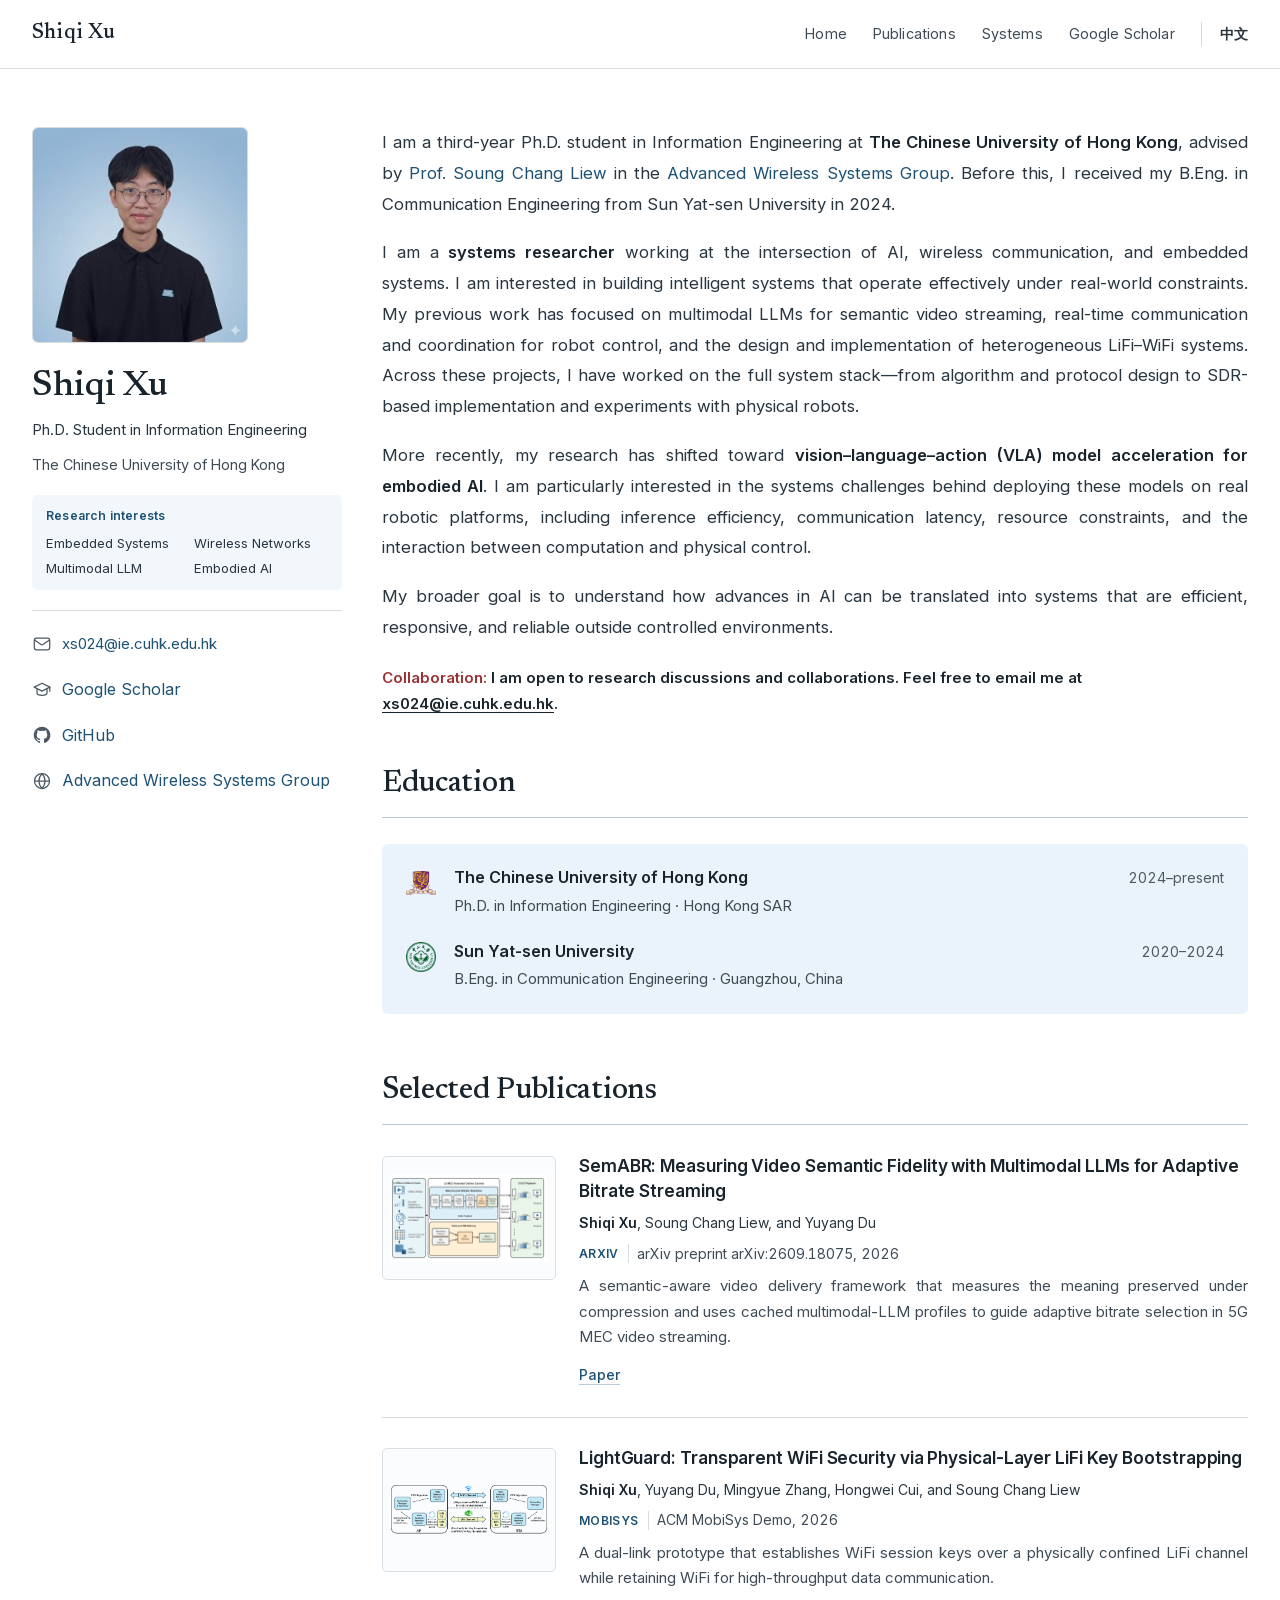
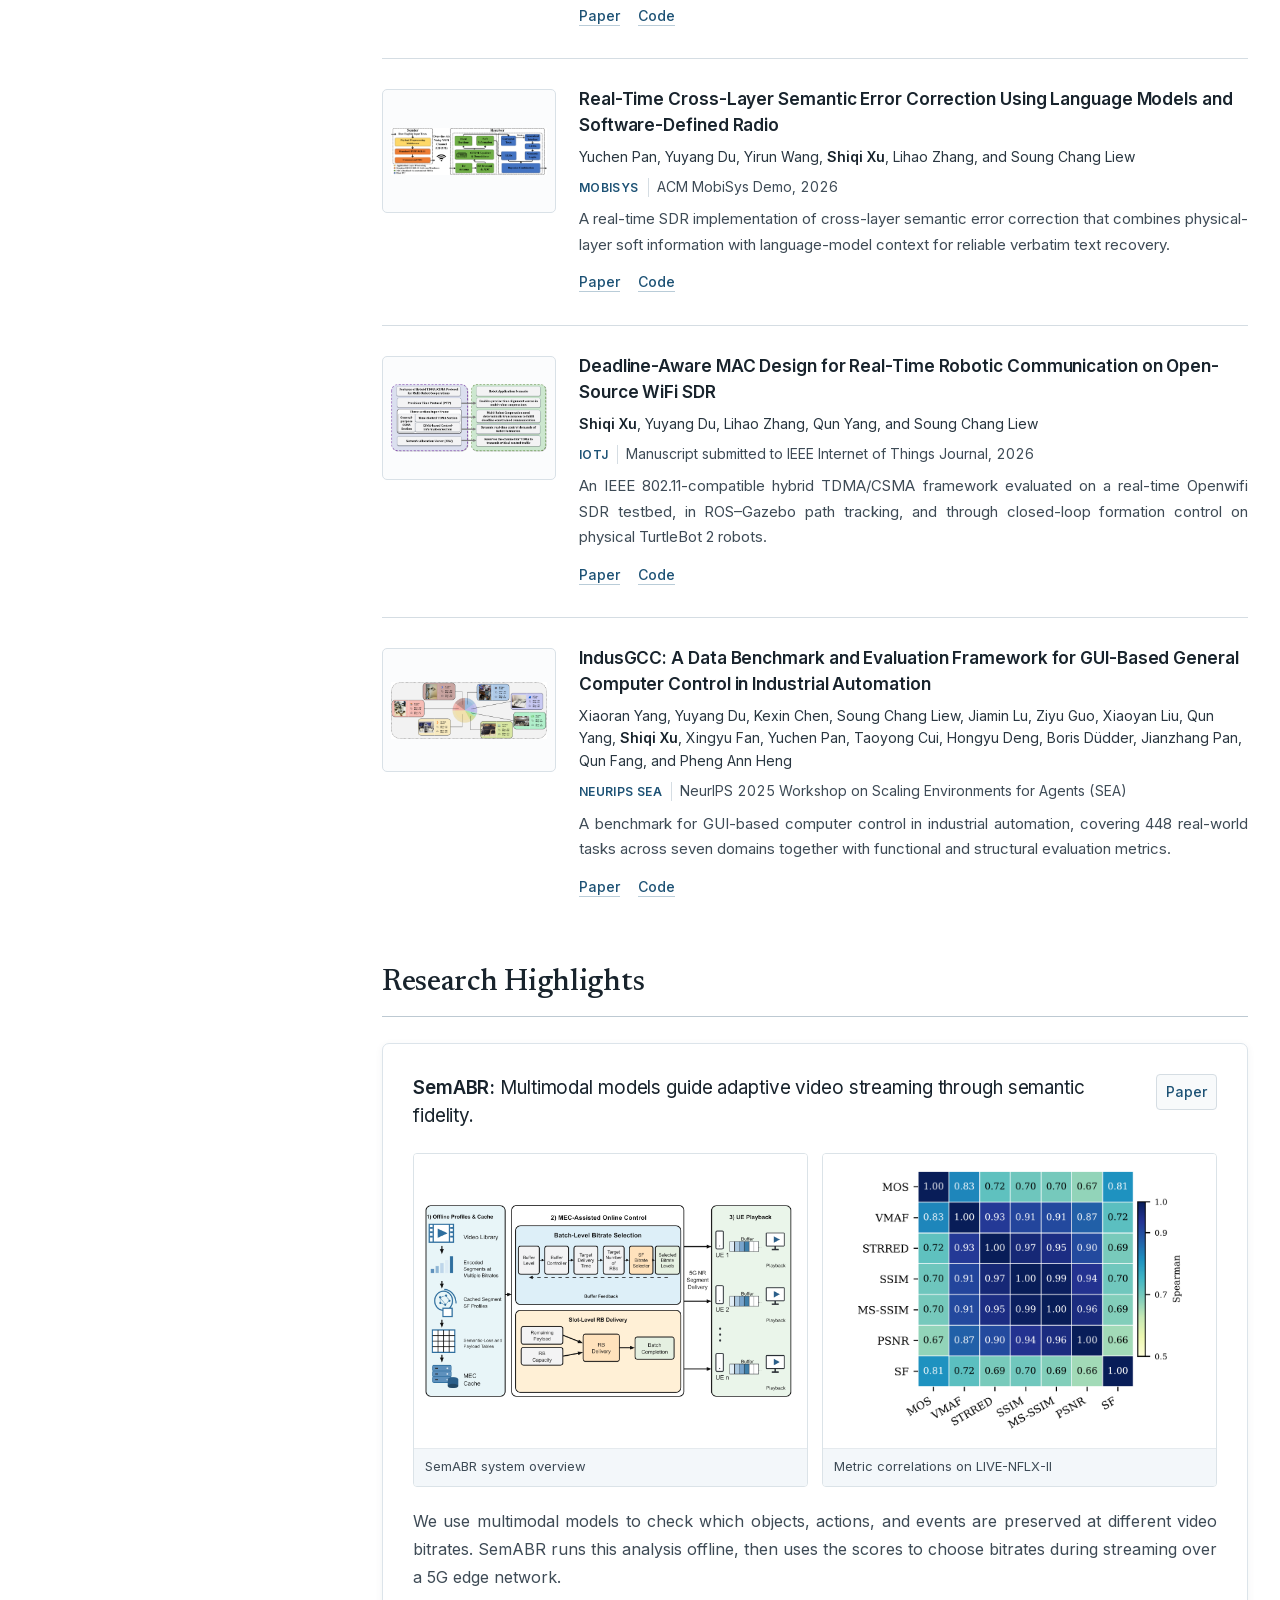
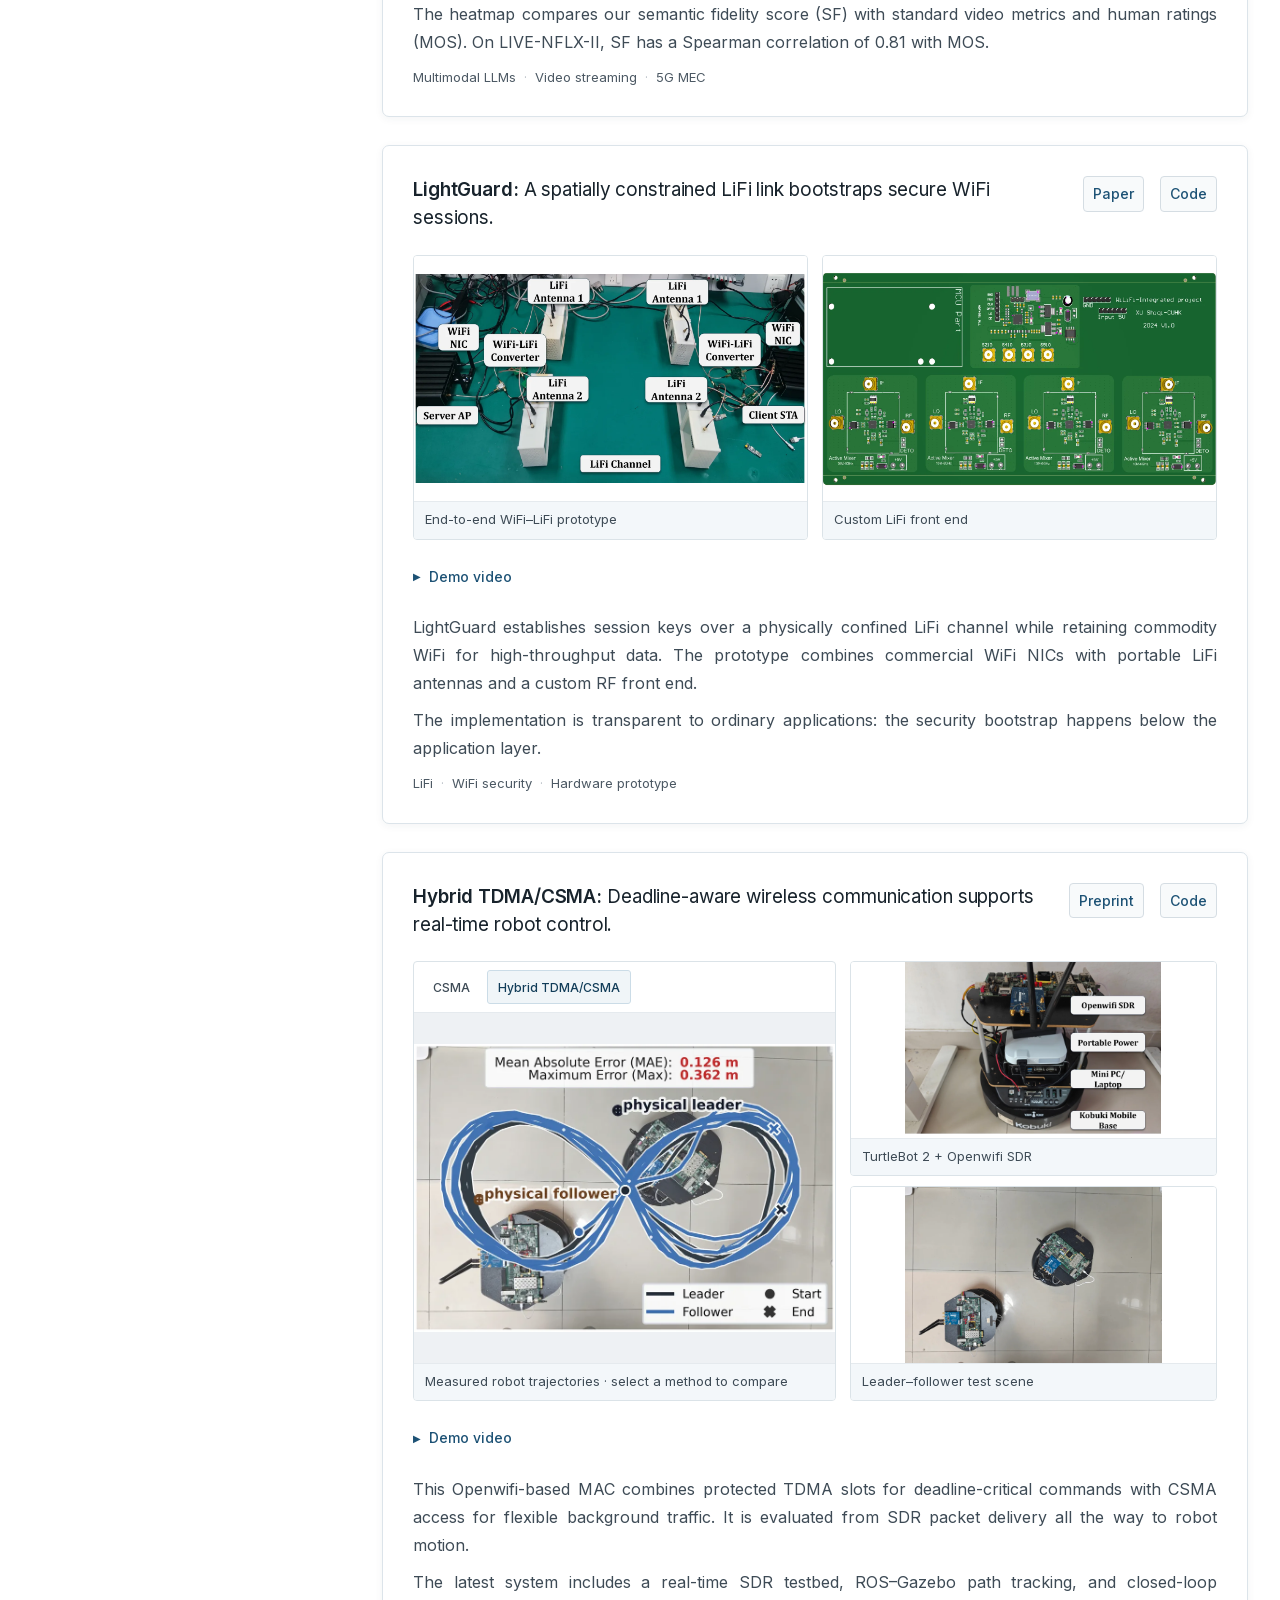
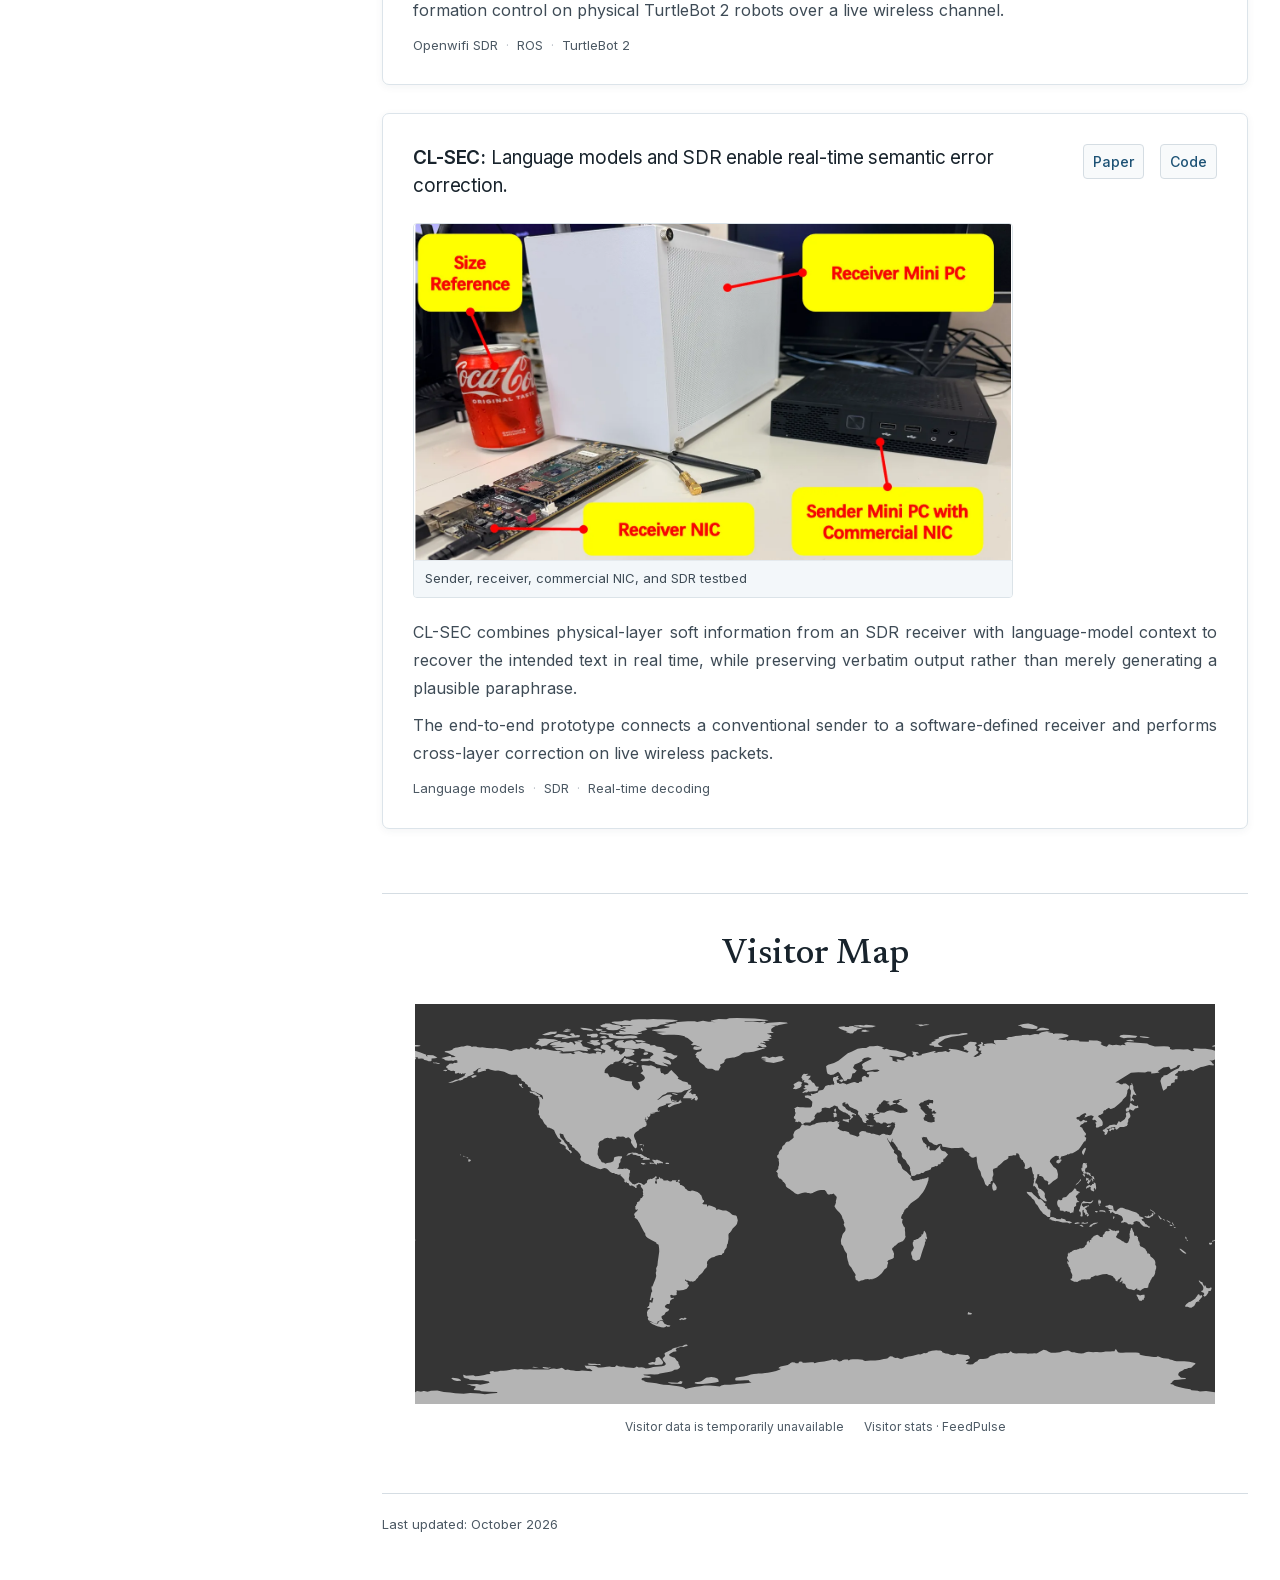
==== commit 86e49632: "Publish visitor world map on English and Chinese homepages" ====
--- a/index.html
+++ b/index.html
@@ -1 +1 @@
-<!DOCTYPE html><html lang="en"><head><meta charSet="utf-8"/><meta name="viewport" content="width=device-width, initial-scale=1"/><link rel="preload" href="/_next/static/media/5f402bd2d8eef81a.p.16whm0euli40m.woff2" as="font" crossorigin="" type="font/woff2"/><link rel="preload" href="/_next/static/media/83afe278b6a6bb3c-s.p.0q-301v4kxxnr.woff2" as="font" crossorigin="" type="font/woff2"/><link rel="preload" href="/research/shiqi-scholar.jpg" as="image"/><link rel="preload" href="/research/cuhk-logo.png" as="image"/><link rel="preload" href="/research/sysu-logo.png" as="image"/><link rel="preload" href="/research/semabr-workflow.png" as="image"/><link rel="preload" href="/research/lightguard-architecture.png" as="image"/><link rel="preload" href="/research/clsec-architecture.png" as="image"/><link rel="preload" href="/research/hybrid-protocol.png" as="image"/><link rel="preload" href="/research/indusgcc-overview.png" as="image"/><link rel="stylesheet" href="/_next/static/chunks/0y3f86lo7f_h_.css" data-precedence="next"/><link rel="preload" as="script" fetchPriority="low" href="/_next/static/chunks/0iv.5nzm~z~~9.js"/><script src="/_next/static/chunks/0exk0m7adlla-.js" async=""></script><script src="/_next/static/chunks/0lmq5h3l.1c9l.js" async=""></script><script src="/_next/static/chunks/05ruqmfx568d3.js" async=""></script><script src="/_next/static/chunks/turbopack-05.h6div.1amm.js" async=""></script><script src="/_next/static/chunks/0pi6sxr_8rcpf.js" async=""></script><script src="/_next/static/chunks/176op1ci1oflp.js" async=""></script><script src="/_next/static/chunks/0wt2zzf6.alvc.js" async=""></script><meta name="next-size-adjust" content=""/><title>Shiqi Xu — Academic Homepage</title><meta name="description" content="Shiqi Xu is a Ph.D. student at CUHK and a systems researcher working on vision-language-action model acceleration, with interests in embodied AI, wireless networks, and robotic systems."/><meta property="og:title" content="Shiqi Xu — Academic Homepage"/><meta property="og:description" content="Systems research in VLA model acceleration, embodied AI, wireless networks, and robotics."/><meta property="og:type" content="website"/><meta name="twitter:card" content="summary"/><meta name="twitter:title" content="Shiqi Xu — Academic Homepage"/><meta name="twitter:description" content="Systems research in VLA model acceleration, embodied AI, wireless networks, and robotics."/><script src="/_next/static/chunks/03~yq9q893hmn.js" noModule=""></script></head><body class="inter_7a7ef1f4-module__jjo8ZG__variable newsreader_aaf3ca1b-module__BSITRW__variable"><div hidden=""><!--$--><!--/$--></div><main id="home"><a class="skip-link" href="#main-content">Skip to content</a><header class="navbar"><div class="nav-container"><a class="navbar-name" href="#home">Shiqi Xu</a><nav aria-label="Primary navigation"><a class="nav-home" href="#home">Home</a><a href="#publications">Publications</a><a href="#systems">Systems</a><a class="nav-scholar" href="https://scholar.google.com/citations?user=-PdrGCIAAAAJ&amp;hl=en" target="_blank" rel="noreferrer">Google Scholar</a><a class="language-switch" lang="zh-CN" href="/zh/">中文</a></nav></div></header><div class="layout"><aside class="sidebar" aria-labelledby="profile-name"><img class="portrait" src="/research/shiqi-scholar.jpg" alt="Shiqi Xu" width="256" height="256"/><h1 id="profile-name">Shiqi Xu</h1><p class="role">Ph.D. Student in Information Engineering</p><p class="affiliation"><a href="https://www.ie.cuhk.edu.hk/" target="_blank" rel="noreferrer">The Chinese University of Hong Kong</a></p><div class="sidebar-interests" aria-label="Research interests"><span class="sidebar-interests-label">Research interests</span><div class="sidebar-interests-list"><span>Embedded Systems</span><span>Wireless Networks</span><span>Multimodal LLM</span><span>Embodied AI</span></div></div><ul class="side-links" aria-label="Profiles and contact"><li><a href="mailto:xs024@ie.cuhk.edu.hk"><svg viewBox="0 0 24 24" fill="none" stroke="currentColor" stroke-width="1.5" stroke-linecap="round" stroke-linejoin="round" aria-hidden="true" focusable="false"><rect x="2.75" y="5" width="18.5" height="14" rx="2.75"></rect><path d="M3.4 7.4l7.5 5.2c.67.47 1.53.47 2.2 0l7.5-5.2"></path></svg><code>xs024@ie.cuhk.edu.hk</code></a></li><li><a href="https://scholar.google.com/citations?user=-PdrGCIAAAAJ&amp;hl=en" target="_blank" rel="noreferrer"><svg viewBox="0 0 24 24" fill="none" stroke="currentColor" stroke-width="1.5" stroke-linecap="round" stroke-linejoin="round" aria-hidden="true" focusable="false"><path d="M12 3.9L2.6 8.6 12 13.3l9.4-4.7z"></path><path d="M6 11.2v4.1c0 1.7 2.7 3.1 6 3.1s6-1.4 6-3.1v-4.1"></path><path d="M21.4 8.6v4.9"></path></svg>Google Scholar</a></li><li><a href="https://github.com/Dorian47" target="_blank" rel="noreferrer"><svg viewBox="0 0 24 24" fill="currentColor" aria-hidden="true" focusable="false"><path d="M12 2.2a9.9 9.9 0 00-3.13 19.3c.5.09.68-.21.68-.47v-1.83c-2.76.6-3.34-1.17-3.34-1.17-.45-1.15-1.1-1.46-1.1-1.46-.9-.61.07-.6.07-.6 1 .07 1.52 1.02 1.52 1.02.88 1.5 2.3 1.07 2.86.82.09-.64.35-1.07.63-1.32-2.2-.25-4.52-1.1-4.52-4.9 0-1.08.39-1.97 1.02-2.66-.1-.25-.44-1.26.1-2.62 0 0 .83-.27 2.72 1.02a9.4 9.4 0 014.95 0c1.89-1.29 2.72-1.02 2.72-1.02.54 1.36.2 2.37.1 2.62.63.69 1.02 1.58 1.02 2.66 0 3.81-2.32 4.65-4.53 4.89.36.31.68.92.68 1.85v2.74c0 .26.18.57.69.47A9.9 9.9 0 0012 2.2z"></path></svg>GitHub</a></li><li><a href="https://wireless.ie.cuhk.edu.hk/" target="_blank" rel="noreferrer"><svg viewBox="0 0 24 24" fill="none" stroke="currentColor" stroke-width="1.5" stroke-linecap="round" stroke-linejoin="round" aria-hidden="true" focusable="false"><circle cx="12" cy="12" r="9"></circle><path d="M3.2 12h17.6"></path><path d="M12 3.1c2.3 2.4 3.6 5.6 3.6 8.9S14.3 18.5 12 20.9c-2.3-2.4-3.6-5.6-3.6-8.9S9.7 5.5 12 3.1z"></path></svg>Advanced Wireless Systems Group</a></li></ul></aside><div class="content" id="main-content" tabindex="-1"><section class="bio" aria-label="About"><p>I am a third-year Ph.D. student in Information Engineering at <strong>The Chinese University of Hong Kong</strong>, advised by<!-- --> <a href="https://www.ie.cuhk.edu.hk/faculty/liew-soung-chang/" target="_blank" rel="noreferrer"><span class="keep-together">Prof. Soung Chang Liew</span></a> <!-- -->in the<!-- --> <a href="https://wireless.ie.cuhk.edu.hk/" target="_blank" rel="noreferrer">Advanced Wireless Systems Group</a>. Before this, I received my B.Eng. in Communication Engineering from Sun Yat-sen University in 2024.</p><p>I am a <strong>systems researcher</strong> working at the intersection of AI, wireless communication, and embedded systems. I am interested in building intelligent systems that operate effectively under real-world constraints. My previous work has focused on multimodal LLMs for semantic video streaming, real-time communication and coordination for robot control, and the design and implementation of heterogeneous LiFi–WiFi systems. Across these projects, I have worked on the full system stack—from algorithm and protocol design to SDR-based implementation and experiments with physical robots.</p><p>More recently, my research has shifted toward <strong>vision–language–action (VLA) model acceleration for embodied AI</strong>. I am particularly interested in the systems challenges behind deploying these models on real robotic platforms, including inference efficiency, communication latency, resource constraints, and the interaction between computation and physical control.</p><p>My broader goal is to understand how advances in AI can be translated into systems that are efficient, responsive, and reliable outside controlled environments.</p><aside class="collaboration-note" aria-label="Research collaborations"><span class="collaboration-label">Collaboration:</span> <strong>I am open to research discussions and collaborations. Feel free to email me at<!-- --> <a href="mailto:xs024@ie.cuhk.edu.hk">xs024@ie.cuhk.edu.hk</a>.</strong></aside></section><section class="section" id="education"><div class="section-head"><h2>Education</h2></div><div class="education-list"><div class="education-item"><img src="/research/cuhk-logo.png" alt="CUHK emblem" width="40" height="40"/><div><div class="education-head"><h3>The Chinese University of Hong Kong</h3><em>2024–present</em></div><p class="education-meta">Ph.D. in Information Engineering · Hong Kong SAR</p></div></div><div class="education-item"><img src="/research/sysu-logo.png" alt="Sun Yat-sen University emblem" width="40" height="40"/><div><div class="education-head"><h3>Sun Yat-sen University</h3><em>2020–2024</em></div><p class="education-meta">B.Eng. in Communication Engineering · Guangzhou, China</p></div></div></div></section><section class="section" id="publications"><div class="section-head"><h2>Selected Publications</h2></div><div class="publication-list"><article class="publication-item"><div class="publication-cover"><img src="/research/semabr-workflow.png" alt="SemABR framework with offline semantic profiling and 5G resource allocation" width="720" height="480"/></div><div class="publication-copy"><h3><a href="https://arxiv.org/abs/2609.18075" target="_blank" rel="noreferrer">SemABR: Measuring Video Semantic Fidelity with Multimodal LLMs for Adaptive Bitrate Streaming</a></h3><p class="authors"><strong>Shiqi Xu</strong>, Soung Chang Liew, and Yuyang Du</p><p class="venue"><span class="venue-badge">ARXIV</span>arXiv preprint arXiv:2609.18075, 2026</p><p class="abstract">A semantic-aware video delivery framework that measures the meaning preserved under compression and uses cached multimodal-LLM profiles to guide adaptive bitrate selection in 5G MEC video streaming.</p><div class="publication-links"><a href="https://arxiv.org/abs/2609.18075" target="_blank" rel="noreferrer">paper</a></div></div></article><article class="publication-item"><div class="publication-cover"><img src="/research/lightguard-architecture.png" alt="LightGuard architecture with separate WiFi data and LiFi key-establishment channels" width="720" height="480"/></div><div class="publication-copy"><h3><a href="https://arxiv.org/abs/2604.01092" target="_blank" rel="noreferrer">LightGuard: Transparent WiFi Security via Physical-Layer LiFi Key Bootstrapping</a></h3><p class="authors"><strong>Shiqi Xu</strong>, Yuyang Du, Mingyue Zhang, Hongwei Cui, and Soung Chang Liew</p><p class="venue"><span class="venue-badge">MOBISYS</span>ACM MobiSys Demo, 2026</p><p class="abstract">A dual-link prototype that establishes WiFi session keys over a physically confined LiFi channel while retaining WiFi for high-throughput data communication.</p><div class="publication-links"><a href="https://arxiv.org/abs/2604.01092" target="_blank" rel="noreferrer">paper</a><a href="https://github.com/Dorian47/Lightguard" target="_blank" rel="noreferrer">code</a></div></div></article><article class="publication-item"><div class="publication-cover"><img src="/research/clsec-architecture.png" alt="Architecture of the real-time cross-layer semantic error correction system" width="720" height="480"/></div><div class="publication-copy"><h3><a href="https://arxiv.org/abs/2604.08419" target="_blank" rel="noreferrer">Real-Time Cross-Layer Semantic Error Correction Using Language Models and Software-Defined Radio</a></h3><p class="authors">Yuchen Pan, Yuyang Du, Yirun Wang, <strong>Shiqi Xu</strong>, Lihao Zhang, and Soung Chang Liew</p><p class="venue"><span class="venue-badge">MOBISYS</span>ACM MobiSys Demo, 2026</p><p class="abstract">A real-time SDR implementation of cross-layer semantic error correction that combines physical-layer soft information with language-model context for reliable verbatim text recovery.</p><div class="publication-links"><a href="https://arxiv.org/abs/2604.08419" target="_blank" rel="noreferrer">paper</a><a href="https://github.com/Yirun719/CL-SEC" target="_blank" rel="noreferrer">code</a></div></div></article><article class="publication-item"><div class="publication-cover"><img src="/research/hybrid-protocol.png" alt="Overview of the hybrid TDMA and CSMA protocol for multi-robot cooperation" width="720" height="480"/></div><div class="publication-copy"><h3><a href="https://arxiv.org/abs/2509.06119" target="_blank" rel="noreferrer">Deadline-Aware MAC Design for Real-Time Robotic Communication on Open-Source WiFi SDR</a></h3><p class="authors"><strong>Shiqi Xu</strong>, Yuyang Du, Lihao Zhang, Qun Yang, and Soung Chang Liew</p><p class="venue"><span class="venue-badge">IOTJ</span>Manuscript submitted to IEEE Internet of Things Journal, 2026</p><p class="abstract">An IEEE 802.11-compatible hybrid TDMA/CSMA framework evaluated on a real-time Openwifi SDR testbed, in ROS–Gazebo path tracking, and through closed-loop formation control on physical TurtleBot 2 robots.</p><div class="publication-links"><a href="https://arxiv.org/abs/2509.06119" target="_blank" rel="noreferrer">paper</a><a href="https://github.com/Dorian47/hybrid-mac-ros" target="_blank" rel="noreferrer">code</a></div></div></article><article class="publication-item"><div class="publication-cover"><img src="/research/indusgcc-overview.png" alt="Overview and statistics of the seven industrial domains in the IndusGCC dataset" width="720" height="480"/></div><div class="publication-copy"><h3><a href="https://arxiv.org/abs/2509.01199" target="_blank" rel="noreferrer">IndusGCC: A Data Benchmark and Evaluation Framework for GUI-Based General Computer Control in Industrial Automation</a></h3><p class="authors">Xiaoran Yang, Yuyang Du, Kexin Chen, Soung Chang Liew, Jiamin Lu, Ziyu Guo, Xiaoyan Liu, Qun Yang, <strong>Shiqi Xu</strong>, Xingyu Fan, Yuchen Pan, Taoyong Cui, Hongyu Deng, Boris Düdder, Jianzhang Pan, Qun Fang, and Pheng Ann Heng</p><p class="venue"><span class="venue-badge">NEURIPS SEA</span>NeurIPS 2025 Workshop on Scaling Environments for Agents (SEA)</p><p class="abstract">A benchmark for GUI-based computer control in industrial automation, covering 448 real-world tasks across seven domains together with functional and structural evaluation metrics.</p><div class="publication-links"><a href="https://arxiv.org/abs/2509.01199" target="_blank" rel="noreferrer">paper</a><a href="https://github.com/Golden-Arc/IndustrialLLM" target="_blank" rel="noreferrer">code</a></div></div></article></div></section><section class="section" id="systems"><div class="section-head"><h2>Research Highlights</h2></div><div class="system-list"><article class="system-item"><div class="system-title-row"><div><h3><span class="system-name">SemABR:</span> Multimodal models guide adaptive video streaming through semantic fidelity.</h3></div><div class="system-links"><a href="https://arxiv.org/abs/2609.18075" target="_blank" rel="noreferrer">paper</a></div></div><div class="system-layout"><div class="system-visuals semabr-visuals"><figure class="media-figure"><a href="/research/semabr-workflow.png" target="_blank" rel="noreferrer" aria-label="View the full-size SemABR workflow"><img src="/research/semabr-workflow.png" alt="SemABR workflow: offline semantic profiles and cache, MEC-assisted bitrate selection and resource-block delivery, and client playback" width="1280" height="720" loading="lazy"/></a><figcaption>SemABR system overview</figcaption></figure><figure class="media-figure"><a href="/research/semabr-correlation-matrix.png" target="_blank" rel="noreferrer" aria-label="View the full-size semantic fidelity correlation matrix"><img src="/research/semabr-correlation-matrix.png" alt="Pairwise Spearman correlation heatmap for semantic fidelity, five conventional video metrics, and mean opinion scores on LIVE-NFLX-II" width="1800" height="1459" loading="lazy"/></a><figcaption>Metric correlations on LIVE-NFLX-II</figcaption></figure></div><div class="system-copy"><p>We use multimodal models to check which objects, actions, and events are preserved at different video bitrates. SemABR runs this analysis offline, then uses the scores to choose bitrates during streaming over a 5G edge network.</p><p>The heatmap compares our semantic fidelity score (SF) with standard video metrics and human ratings (MOS). On LIVE-NFLX-II, SF has a Spearman correlation of 0.81 with MOS.</p><div class="system-tags" aria-label="SemABR technologies"><span>Multimodal LLMs</span><span>Video streaming</span><span>5G MEC</span></div></div></div></article><article class="system-item"><div class="system-title-row"><div><h3><span class="system-name">LightGuard:</span> A spatially constrained LiFi link bootstraps secure WiFi sessions.</h3></div><div class="system-links"><a href="https://arxiv.org/abs/2604.01092" target="_blank" rel="noreferrer">paper</a><a href="https://github.com/Dorian47/Lightguard" target="_blank" rel="noreferrer">code</a></div></div><div class="system-layout"><div class="system-visuals photos-only"><div class="system-gallery"><figure class="media-figure"><img src="/research/lightguard-prototype.webp" alt="LightGuard prototype with WiFi NICs, LiFi converters, and LiFi antennas" width="2048" height="1088" loading="lazy"/><figcaption>End-to-end WiFi–LiFi prototype</figcaption></figure><figure class="media-figure"><img src="/research/lightguard-lifi-pcb.webp" alt="Custom LiFi RF front-end board designed for LightGuard" width="2048" height="1088" loading="lazy"/><figcaption>Custom LiFi front end</figcaption></figure></div></div><details class="local-demo"><summary aria-label="Show or hide video: LightGuard demo">Demo video</summary></details><div class="system-copy"><p>LightGuard establishes session keys over a physically confined LiFi channel while retaining commodity WiFi for high-throughput data. The prototype combines commercial WiFi NICs with portable LiFi antennas and a custom RF front end.</p><p>The implementation is transparent to ordinary applications: the security bootstrap happens below the application layer.</p><div class="system-tags" aria-label="LightGuard technologies"><span>LiFi</span><span>WiFi security</span><span>Hardware prototype</span></div></div></div></article><article class="system-item"><div class="system-title-row"><div><h3><span class="system-name">Hybrid TDMA/CSMA:</span> Deadline-aware wireless communication supports real-time robot control.</h3></div><div class="system-links"><a href="https://arxiv.org/abs/2509.06119" target="_blank" rel="noreferrer">preprint</a><a href="https://github.com/Dorian47/hybrid-mac-ros" target="_blank" rel="noreferrer">code</a></div></div><div class="system-layout"><div class="system-visuals photos-only"><div class="hybrid-secondary-media"><figure class="media-figure trajectory-figure"><div class="trajectory-controls" role="group" aria-label="Choose trajectory comparison"><button type="button" aria-pressed="false">CSMA</button><button type="button" aria-pressed="true">Hybrid TDMA/CSMA</button></div><div class="trajectory-compare" aria-live="polite"><img src="/research/hybrid-turtlebot-hybrid.webp" alt="Measured real-robot trajectories with Hybrid TDMA/CSMA" width="1918" height="1278" loading="lazy"/></div><figcaption>Measured robot trajectories · select a method to compare</figcaption></figure><div class="hybrid-photo-stack"><figure class="media-figure"><img src="/research/hybrid-turtlebot-hardware.webp" alt="TurtleBot 2 platform equipped with an Openwifi SDR and onboard computer" width="1920" height="1280" loading="lazy"/><figcaption>TurtleBot 2 + Openwifi SDR</figcaption></figure><figure class="media-figure"><img src="/research/hybrid-turtlebot-scene.webp" alt="Two physical TurtleBot robots in the leader follower experiment" width="1920" height="1280" loading="lazy"/><figcaption>Leader–follower test scene</figcaption></figure></div></div></div><details class="local-demo"><summary aria-label="Show or hide video: Real-robot formation control comparison">Demo video</summary></details><div class="system-copy"><p>This Openwifi-based MAC combines protected TDMA slots for deadline-critical commands with CSMA access for flexible background traffic. It is evaluated from SDR packet delivery all the way to robot motion.</p><p>The latest system includes a real-time SDR testbed, ROS–Gazebo path tracking, and closed-loop formation control on physical TurtleBot 2 robots over a live wireless channel.</p><div class="system-tags" aria-label="Hybrid TDMA CSMA technologies"><span>Openwifi SDR</span><span>ROS</span><span>TurtleBot 2</span></div></div></div></article><article class="system-item"><div class="system-title-row"><div><h3><span class="system-name">CL-SEC:</span> Language models and SDR enable real-time semantic error correction.</h3></div><div class="system-links"><a href="https://arxiv.org/abs/2604.08419" target="_blank" rel="noreferrer">paper</a><a href="https://github.com/Yirun719/CL-SEC" target="_blank" rel="noreferrer">code</a></div></div><div class="system-layout"><div class="system-visuals photos-only"><figure class="media-figure system-photo-wide"><img src="/research/clsec-testbed.webp" alt="CL-SEC hardware testbed with sender and receiver mini PCs and an SDR receiver" width="2048" height="1142" loading="lazy"/><figcaption>Sender, receiver, commercial NIC, and SDR testbed</figcaption></figure></div><div class="system-copy"><p>CL-SEC combines physical-layer soft information from an SDR receiver with language-model context to recover the intended text in real time, while preserving verbatim output rather than merely generating a plausible paraphrase.</p><p>The end-to-end prototype connects a conventional sender to a software-defined receiver and performs cross-layer correction on live wireless packets.</p><div class="system-tags" aria-label="CL SEC technologies"><span>Language models</span><span>SDR</span><span>Real-time decoding</span></div></div></div></article></div></section><footer><span>Last updated: September 2026</span></footer></div></div></main><!--$--><!--/$--><script src="/_next/static/chunks/0iv.5nzm~z~~9.js" id="_R_" async=""></script><script>(self.__next_f=self.__next_f||[]).push([0])</script><script>self.__next_f.push([1,"1:\"$Sreact.fragment\"\n2:I[39011,[\"/_next/static/chunks/0pi6sxr_8rcpf.js\",\"/_next/static/chunks/176op1ci1oflp.js\"],\"default\"]\n3:I[37771,[\"/_next/static/chunks/0pi6sxr_8rcpf.js\",\"/_next/static/chunks/176op1ci1oflp.js\"],\"default\"]\n4:I[64911,[\"/_next/static/chunks/0pi6sxr_8rcpf.js\",\"/_next/static/chunks/176op1ci1oflp.js\",\"/_next/static/chunks/0wt2zzf6.alvc.js\"],\"\"]\ne:I[65857,[\"/_next/static/chunks/0pi6sxr_8rcpf.js\",\"/_next/static/chunks/176op1ci1oflp.js\"],\"default\",1]\n:HL[\"/_next/static/chunks/0y3f86lo7f_h_.css\",\"style\"]\n:HL[\"/_next/static/media/5f402bd2d8eef81a.p.16whm0euli40m.woff2\",\"font\",{\"crossOrigin\":\"\",\"type\":\"font/woff2\"}]\n:HL[\"/_next/static/media/83afe278b6a6bb3c-s.p.0q-301v4kxxnr.woff2\",\"font\",{\"crossOrigin\":\"\",\"type\":\"font/woff2\"}]\n:HL[\"/research/shiqi-scholar.jpg\",\"image\"]\n"])</script><script>self.__next_f.push([1,"0:{\"P\":null,\"c\":[\"\",\"\"],\"q\":\"\",\"i\":false,\"f\":[[[\"\",{\"children\":[\"__PAGE__\",{}]},\"$undefined\",\"$undefined\",16],[[\"$\",\"$1\",\"c\",{\"children\":[[[\"$\",\"link\",\"0\",{\"rel\":\"stylesheet\",\"href\":\"/_next/static/chunks/0y3f86lo7f_h_.css\",\"precedence\":\"next\",\"crossOrigin\":\"$undefined\",\"nonce\":\"$undefined\"}],[\"$\",\"script\",\"script-0\",{\"src\":\"/_next/static/chunks/0pi6sxr_8rcpf.js\",\"async\":true,\"nonce\":\"$undefined\"}],[\"$\",\"script\",\"script-1\",{\"src\":\"/_next/static/chunks/176op1ci1oflp.js\",\"async\":true,\"nonce\":\"$undefined\"}]],[\"$\",\"html\",null,{\"lang\":\"en\",\"children\":[\"$\",\"body\",null,{\"className\":\"inter_7a7ef1f4-module__jjo8ZG__variable newsreader_aaf3ca1b-module__BSITRW__variable\",\"children\":[\"$\",\"$L2\",null,{\"parallelRouterKey\":\"children\",\"error\":\"$undefined\",\"errorStyles\":\"$undefined\",\"errorScripts\":\"$undefined\",\"template\":[\"$\",\"$L3\",null,{}],\"templateStyles\":\"$undefined\",\"templateScripts\":\"$undefined\",\"notFound\":[[[\"$\",\"title\",null,{\"children\":\"404: This page could not be found.\"}],[\"$\",\"div\",null,{\"style\":{\"fontFamily\":\"system-ui,\\\"Segoe UI\\\",Roboto,Helvetica,Arial,sans-serif,\\\"Apple Color Emoji\\\",\\\"Segoe UI Emoji\\\"\",\"height\":\"100vh\",\"textAlign\":\"center\",\"display\":\"flex\",\"flexDirection\":\"column\",\"alignItems\":\"center\",\"justifyContent\":\"center\"},\"children\":[\"$\",\"div\",null,{\"children\":[[\"$\",\"style\",null,{\"dangerouslySetInnerHTML\":{\"__html\":\"body{color:#000;background:#fff;margin:0}.next-error-h1{border-right:1px solid rgba(0,0,0,.3)}@media (prefers-color-scheme:dark){body{color:#fff;background:#000}.next-error-h1{border-right:1px solid rgba(255,255,255,.3)}}\"}}],[\"$\",\"h1\",null,{\"className\":\"next-error-h1\",\"style\":{\"display\":\"inline-block\",\"margin\":\"0 20px 0 0\",\"padding\":\"0 23px 0 0\",\"fontSize\":24,\"fontWeight\":500,\"verticalAlign\":\"top\",\"lineHeight\":\"49px\"},\"children\":404}],[\"$\",\"div\",null,{\"style\":{\"display\":\"inline-block\"},\"children\":[\"$\",\"h2\",null,{\"style\":{\"fontSize\":14,\"fontWeight\":400,\"lineHeight\":\"49px\",\"margin\":0},\"children\":\"This page could not be found.\"}]}]]}]}]],[]],\"forbidden\":\"$undefined\",\"unauthorized\":\"$undefined\"}]}]}]]}],{\"children\":[[\"$\",\"$1\",\"c\",{\"children\":[[\"$\",\"main\",null,{\"id\":\"home\",\"children\":[[\"$\",\"a\",null,{\"className\":\"skip-link\",\"href\":\"#main-content\",\"children\":\"Skip to content\"}],[\"$\",\"header\",null,{\"className\":\"navbar\",\"children\":[\"$\",\"div\",null,{\"className\":\"nav-container\",\"children\":[[\"$\",\"a\",null,{\"className\":\"navbar-name\",\"href\":\"#home\",\"children\":\"Shiqi Xu\"}],[\"$\",\"nav\",null,{\"aria-label\":\"Primary navigation\",\"children\":[[\"$\",\"a\",null,{\"className\":\"nav-home\",\"href\":\"#home\",\"children\":\"Home\"}],false,[\"$\",\"a\",null,{\"href\":\"#publications\",\"children\":\"Publications\"}],[\"$\",\"a\",null,{\"href\":\"#systems\",\"children\":\"Systems\"}],[\"$\",\"a\",null,{\"className\":\"nav-scholar\",\"href\":\"https://scholar.google.com/citations?user=-PdrGCIAAAAJ\u0026hl=en\",\"target\":\"_blank\",\"rel\":\"noreferrer\",\"children\":\"Google Scholar\"}],[\"$\",\"$L4\",null,{\"className\":\"language-switch\",\"href\":\"/zh\",\"lang\":\"zh-CN\",\"children\":\"中文\"}]]}]]}]}],[\"$\",\"div\",null,{\"className\":\"layout\",\"children\":[[\"$\",\"aside\",null,{\"className\":\"sidebar\",\"aria-labelledby\":\"profile-name\",\"children\":[[\"$\",\"img\",null,{\"className\":\"portrait\",\"src\":\"/research/shiqi-scholar.jpg\",\"alt\":\"Shiqi Xu\",\"width\":\"256\",\"height\":\"256\"}],[\"$\",\"h1\",null,{\"id\":\"profile-name\",\"children\":\"Shiqi Xu\"}],[\"$\",\"p\",null,{\"className\":\"role\",\"children\":\"Ph.D. Student in Information Engineering\"}],[\"$\",\"p\",null,{\"className\":\"affiliation\",\"children\":[\"$\",\"a\",null,{\"className\":\"$undefined\",\"href\":\"https://www.ie.cuhk.edu.hk/\",\"target\":\"_blank\",\"rel\":\"noreferrer\",\"children\":\"The Chinese University of Hong Kong\"}]}],[\"$\",\"div\",null,{\"className\":\"sidebar-interests\",\"aria-label\":\"Research interests\",\"children\":[[\"$\",\"span\",null,{\"className\":\"sidebar-interests-label\",\"children\":\"Research interests\"}],[\"$\",\"div\",null,{\"className\":\"sidebar-interests-list\",\"children\":[[\"$\",\"span\",null,{\"children\":\"Embedded Systems\"}],[\"$\",\"span\",null,{\"children\":\"Wireless Networks\"}],[\"$\",\"span\",null,{\"children\":\"Multimodal LLM\"}],[\"$\",\"span\",null,{\"children\":\"Embodied AI\"}]]}]]}],[\"$\",\"ul\",null,{\"className\":\"side-links\",\"aria-label\":\"Profiles and contact\",\"children\":[[\"$\",\"li\",null,{\"children\":[\"$\",\"a\",null,{\"href\":\"mailto:xs024@ie.cuhk.edu.hk\",\"children\":[[\"$\",\"svg\",null,{\"viewBox\":\"0 0 24 24\",\"fill\":\"none\",\"stroke\":\"currentColor\",\"strokeWidth\":1.5,\"strokeLinecap\":\"round\",\"strokeLinejoin\":\"round\",\"aria-hidden\":true,\"focusable\":false,\"className\":\"$undefined\",\"children\":[[\"$\",\"rect\",null,{\"x\":\"2.75\",\"y\":\"5\",\"width\":\"18.5\",\"height\":\"14\",\"rx\":\"2.75\"}],[\"$\",\"path\",null,{\"d\":\"M3.4 7.4l7.5 5.2c.67.47 1.53.47 2.2 0l7.5-5.2\"}]]}],[\"$\",\"code\",null,{\"children\":\"xs024@ie.cuhk.edu.hk\"}]]}]}],[\"$\",\"li\",null,{\"children\":[\"$\",\"a\",null,{\"className\":\"$undefined\",\"href\":\"https://scholar.google.com/citations?user=-PdrGCIAAAAJ\u0026hl=en\",\"target\":\"_blank\",\"rel\":\"noreferrer\",\"children\":[[\"$\",\"svg\",null,{\"viewBox\":\"0 0 24 24\",\"fill\":\"none\",\"stroke\":\"currentColor\",\"strokeWidth\":1.5,\"strokeLinecap\":\"round\",\"strokeLinejoin\":\"round\",\"aria-hidden\":true,\"focusable\":false,\"className\":\"$undefined\",\"children\":[\"$L5\",\"$L6\",\"$L7\"]}],\"Google Scholar\"]}]}],\"$L8\",\"$L9\"]}]]}],\"$La\"]}]]}],[\"$Lb\"],\"$Lc\"]}],{},null,false,null]},null,false,null],\"$Ld\",false]],\"m\":\"$undefined\",\"G\":[\"$e\",[\"$Lf\"]],\"S\":true,\"h\":null,\"s\":\"$undefined\",\"l\":\"$undefined\",\"p\":\"$undefined\",\"d\":\"$undefined\",\"b\":\"jytXFBk_80ISxW6GavtC7\"}\n"])</script><script>self.__next_f.push([1,"18:I[6391,[\"/_next/static/chunks/0pi6sxr_8rcpf.js\",\"/_next/static/chunks/176op1ci1oflp.js\"],\"OutletBoundary\"]\n19:\"$Sreact.suspense\"\n1b:I[6391,[\"/_next/static/chunks/0pi6sxr_8rcpf.js\",\"/_next/static/chunks/176op1ci1oflp.js\"],\"ViewportBoundary\"]\n1d:I[6391,[\"/_next/static/chunks/0pi6sxr_8rcpf.js\",\"/_next/static/chunks/176op1ci1oflp.js\"],\"MetadataBoundary\"]\n:HL[\"/research/cuhk-logo.png\",\"image\"]\n:HL[\"/research/sysu-logo.png\",\"image\"]\n5:[\"$\",\"path\",null,{\"d\":\"M12 3.9L2.6 8.6 12 13.3l9.4-4.7z\"}]\n6:[\"$\",\"path\",null,{\"d\":\"M6 11.2v4.1c0 1.7 2.7 3.1 6 3.1s6-1.4 6-3.1v-4.1\"}]\n7:[\"$\",\"path\",null,{\"d\":\"M21.4 8.6v4.9\"}]\n8:[\"$\",\"li\",null,{\"children\":[\"$\",\"a\",null,{\"className\":\"$undefined\",\"href\":\"https://github.com/Dorian47\",\"target\":\"_blank\",\"rel\":\"noreferrer\",\"children\":[[\"$\",\"svg\",null,{\"viewBox\":\"0 0 24 24\",\"fill\":\"currentColor\",\"aria-hidden\":\"true\",\"focusable\":\"false\",\"className\":\"$undefined\",\"children\":[\"$\",\"path\",null,{\"d\":\"M12 2.2a9.9 9.9 0 00-3.13 19.3c.5.09.68-.21.68-.47v-1.83c-2.76.6-3.34-1.17-3.34-1.17-.45-1.15-1.1-1.46-1.1-1.46-.9-.61.07-.6.07-.6 1 .07 1.52 1.02 1.52 1.02.88 1.5 2.3 1.07 2.86.82.09-.64.35-1.07.63-1.32-2.2-.25-4.52-1.1-4.52-4.9 0-1.08.39-1.97 1.02-2.66-.1-.25-.44-1.26.1-2.62 0 0 .83-.27 2.72 1.02a9.4 9.4 0 014.95 0c1.89-1.29 2.72-1.02 2.72-1.02.54 1.36.2 2.37.1 2.62.63.69 1.02 1.58 1.02 2.66 0 3.81-2.32 4.65-4.53 4.89.36.31.68.92.68 1.85v2.74c0 .26.18.57.69.47A9.9 9.9 0 0012 2.2z\"}]}],\"GitHub\"]}]}]\n9:[\"$\",\"li\",null,{\"children\":[\"$\",\"a\",null,{\"className\":\"$undefined\",\"href\":\"https://wireless.ie.cuhk.edu.hk/\",\"target\":\"_blank\",\"rel\":\"noreferrer\",\"children\":[[\"$\",\"svg\",null,{\"viewBox\":\"0 0 24 24\",\"fill\":\"none\",\"stroke\":\"currentColor\",\"strokeWidth\":1.5,\"strokeLinecap\":\"round\",\"strokeLinejoin\":\"round\",\"aria-hidden\":true,\"focusable\":false,\"className\":\"$undefined\",\"children\":[[\"$\",\"circle\",null,{\"cx\":\"12\",\"cy\":\"12\",\"r\":\"9\"}],[\"$\",\"path\",null,{\"d\":\"M3.2 12h17.6\"}],[\"$\",\"path\",null,{\"d\":\"M12 3.1c2.3 2.4 3.6 5.6 3.6 8.9S14.3 18.5 12 20.9c-2.3-2.4-3.6-5.6-3.6-8.9S9.7 5.5 12 3.1z\"}]]}],\"Advanced Wireless Systems Group\"]}]}]\n"])</script><script>self.__next_f.push([1,"a:[\"$\",\"div\",null,{\"className\":\"content\",\"id\":\"main-content\",\"tabIndex\":-1,\"children\":[[\"$\",\"section\",null,{\"className\":\"bio\",\"aria-label\":\"About\",\"children\":[[\"$\",\"p\",null,{\"children\":[\"I am a third-year Ph.D. student in Information Engineering at \",[\"$\",\"strong\",null,{\"children\":\"The Chinese University of Hong Kong\"}],\", advised by\",\" \",[\"$\",\"a\",null,{\"className\":\"$undefined\",\"href\":\"https://www.ie.cuhk.edu.hk/faculty/liew-soung-chang/\",\"target\":\"_blank\",\"rel\":\"noreferrer\",\"children\":[\"$\",\"span\",null,{\"className\":\"keep-together\",\"children\":\"Prof. Soung Chang Liew\"}]}],\" \",\"in the\",\" \",[\"$\",\"a\",null,{\"className\":\"$undefined\",\"href\":\"https://wireless.ie.cuhk.edu.hk/\",\"target\":\"_blank\",\"rel\":\"noreferrer\",\"children\":\"Advanced Wireless Systems Group\"}],\". Before this, I received my B.Eng. in Communication Engineering from Sun Yat-sen University in 2024.\"]}],[\"$\",\"p\",null,{\"children\":[\"I am a \",[\"$\",\"strong\",null,{\"children\":\"systems researcher\"}],\" working at the intersection of AI, wireless communication, and embedded systems. I am interested in building intelligent systems that operate effectively under real-world constraints. My previous work has focused on multimodal LLMs for semantic video streaming, real-time communication and coordination for robot control, and the design and implementation of heterogeneous LiFi–WiFi systems. Across these projects, I have worked on the full system stack—from algorithm and protocol design to SDR-based implementation and experiments with physical robots.\"]}],[\"$\",\"p\",null,{\"children\":[\"More recently, my research has shifted toward \",[\"$\",\"strong\",null,{\"children\":\"vision–language–action (VLA) model acceleration for embodied AI\"}],\". I am particularly interested in the systems challenges behind deploying these models on real robotic platforms, including inference efficiency, communication latency, resource constraints, and the interaction between computation and physical control.\"]}],[\"$\",\"p\",null,{\"children\":\"My broader goal is to understand how advances in AI can be translated into systems that are efficient, responsive, and reliable outside controlled environments.\"}],[\"$\",\"aside\",null,{\"className\":\"collaboration-note\",\"aria-label\":\"Research collaborations\",\"children\":[[\"$\",\"span\",null,{\"className\":\"collaboration-label\",\"children\":\"Collaboration:\"}],\" \",[\"$\",\"strong\",null,{\"children\":[\"I am open to research discussions and collaborations. Feel free to email me at\",\" \",[\"$\",\"a\",null,{\"href\":\"mailto:xs024@ie.cuhk.edu.hk\",\"children\":\"xs024@ie.cuhk.edu.hk\"}],\".\"]}]]}]]}],[\"$\",\"section\",null,{\"className\":\"section\",\"id\":\"education\",\"children\":[[\"$\",\"div\",null,{\"className\":\"section-head\",\"children\":[\"$\",\"h2\",null,{\"children\":\"Education\"}]}],[\"$\",\"div\",null,{\"className\":\"education-list\",\"children\":[[\"$\",\"div\",null,{\"className\":\"education-item\",\"children\":[[\"$\",\"img\",null,{\"src\":\"/research/cuhk-logo.png\",\"alt\":\"CUHK emblem\",\"width\":\"40\",\"height\":\"40\"}],[\"$\",\"div\",null,{\"children\":[[\"$\",\"div\",null,{\"className\":\"education-head\",\"children\":[[\"$\",\"h3\",null,{\"children\":\"The Chinese University of Hong Kong\"}],[\"$\",\"em\",null,{\"children\":\"2024–present\"}]]}],[\"$\",\"p\",null,{\"className\":\"education-meta\",\"children\":\"Ph.D. in Information Engineering · Hong Kong SAR\"}]]}]]}],[\"$\",\"div\",null,{\"className\":\"education-item\",\"children\":[[\"$\",\"img\",null,{\"src\":\"/research/sysu-logo.png\",\"alt\":\"Sun Yat-sen University emblem\",\"width\":\"40\",\"height\":\"40\"}],[\"$\",\"div\",null,{\"children\":[[\"$\",\"div\",null,{\"className\":\"education-head\",\"children\":[[\"$\",\"h3\",null,{\"children\":\"Sun Yat-sen University\"}],[\"$\",\"em\",null,{\"children\":\"2020–2024\"}]]}],[\"$\",\"p\",null,{\"className\":\"education-meta\",\"children\":\"B.Eng. in Communication Engineering · Guangzhou, China\"}]]}]]}]]}]]}],[\"$\",\"section\",null,{\"className\":\"section\",\"id\":\"publications\",\"children\":[[\"$\",\"div\",null,{\"className\":\"section-head\",\"children\":[\"$\",\"h2\",null,{\"children\":\"Selected Publications\"}]}],[\"$\",\"div\",null,{\"className\":\"publication-list\",\"children\":[[\"$\",\"article\",\"SemABR: Measuring Video Semantic Fidelity with Multimodal LLMs for Adaptive Bitrate Streaming\",{\"className\":\"publication-item\",\"children\":[\"$L10\",\"$L11\"]}],\"$L12\",\"$L13\",\"$L14\",\"$L15\"]}]]}],\"$L16\",false,false,\"$L17\"]}]\n"])</script><script>self.__next_f.push([1,"b:[\"$\",\"script\",\"script-0\",{\"src\":\"/_next/static/chunks/0wt2zzf6.alvc.js\",\"async\":true,\"nonce\":\"$undefined\"}]\nc:[\"$\",\"$L18\",null,{\"children\":[\"$\",\"$19\",null,{\"name\":\"Next.MetadataOutlet\",\"children\":\"$@1a\"}]}]\nd:[\"$\",\"$1\",\"h\",{\"children\":[null,[\"$\",\"$L1b\",null,{\"children\":\"$L1c\"}],[\"$\",\"div\",null,{\"hidden\":true,\"children\":[\"$\",\"$L1d\",null,{\"children\":[\"$\",\"$19\",null,{\"name\":\"Next.Metadata\",\"children\":\"$L1e\"}]}]}],[\"$\",\"meta\",null,{\"name\":\"next-size-adjust\",\"content\":\"\"}]]}]\nf:[\"$\",\"link\",\"0\",{\"rel\":\"stylesheet\",\"href\":\"/_next/static/chunks/0y3f86lo7f_h_.css\",\"precedence\":\"next\",\"crossOrigin\":\"$undefined\",\"nonce\":\"$undefined\"}]\n"])</script><script>self.__next_f.push([1,"1f:I[37055,[\"/_next/static/chunks/0pi6sxr_8rcpf.js\",\"/_next/static/chunks/176op1ci1oflp.js\",\"/_next/static/chunks/0wt2zzf6.alvc.js\"],\"default\"]\n:HL[\"/research/semabr-workflow.png\",\"image\"]\n:HL[\"/research/lightguard-architecture.png\",\"image\"]\n:HL[\"/research/clsec-architecture.png\",\"image\"]\n:HL[\"/research/hybrid-protocol.png\",\"image\"]\n:HL[\"/research/indusgcc-overview.png\",\"image\"]\n10:[\"$\",\"div\",null,{\"className\":\"publication-cover\",\"children\":[\"$\",\"img\",null,{\"src\":\"/research/semabr-workflow.png\",\"alt\":\"SemABR framework with offline semantic profiling and 5G resource allocation\",\"width\":\"720\",\"height\":\"480\"}]}]\n11:[\"$\",\"div\",null,{\"className\":\"publication-copy\",\"children\":[[\"$\",\"h3\",null,{\"children\":[\"$\",\"a\",null,{\"className\":\"$undefined\",\"href\":\"https://arxiv.org/abs/2609.18075\",\"target\":\"_blank\",\"rel\":\"noreferrer\",\"children\":\"SemABR: Measuring Video Semantic Fidelity with Multimodal LLMs for Adaptive Bitrate Streaming\"}]}],[\"$\",\"p\",null,{\"className\":\"authors\",\"children\":[\"\",[\"$\",\"strong\",null,{\"children\":\"Shiqi Xu\"}],\", Soung Chang Liew, and Yuyang Du\"]}],[\"$\",\"p\",null,{\"className\":\"venue\",\"children\":[[\"$\",\"span\",null,{\"className\":\"venue-badge\",\"children\":\"ARXIV\"}],\"arXiv preprint arXiv:2609.18075, 2026\"]}],[\"$\",\"p\",null,{\"className\":\"abstract\",\"children\":\"A semantic-aware video delivery framework that measures the meaning preserved under compression and uses cached multimodal-LLM profiles to guide adaptive bitrate selection in 5G MEC video streaming.\"}],[\"$\",\"div\",null,{\"className\":\"publication-links\",\"children\":[[\"$\",\"a\",\"paper\",{\"className\":\"$undefined\",\"href\":\"https://arxiv.org/abs/2609.18075\",\"target\":\"_blank\",\"rel\":\"noreferrer\",\"children\":\"paper\"}]]}]]}]\n"])</script><script>self.__next_f.push([1,"12:[\"$\",\"article\",\"LightGuard: Transparent WiFi Security via Physical-Layer LiFi Key Bootstrapping\",{\"className\":\"publication-item\",\"children\":[[\"$\",\"div\",null,{\"className\":\"publication-cover\",\"children\":[\"$\",\"img\",null,{\"src\":\"/research/lightguard-architecture.png\",\"alt\":\"LightGuard architecture with separate WiFi data and LiFi key-establishment channels\",\"width\":\"720\",\"height\":\"480\"}]}],[\"$\",\"div\",null,{\"className\":\"publication-copy\",\"children\":[[\"$\",\"h3\",null,{\"children\":[\"$\",\"a\",null,{\"className\":\"$undefined\",\"href\":\"https://arxiv.org/abs/2604.01092\",\"target\":\"_blank\",\"rel\":\"noreferrer\",\"children\":\"LightGuard: Transparent WiFi Security via Physical-Layer LiFi Key Bootstrapping\"}]}],[\"$\",\"p\",null,{\"className\":\"authors\",\"children\":[\"\",[\"$\",\"strong\",null,{\"children\":\"Shiqi Xu\"}],\", Yuyang Du, Mingyue Zhang, Hongwei Cui, and Soung Chang Liew\"]}],[\"$\",\"p\",null,{\"className\":\"venue\",\"children\":[[\"$\",\"span\",null,{\"className\":\"venue-badge\",\"children\":\"MOBISYS\"}],\"ACM MobiSys Demo, 2026\"]}],[\"$\",\"p\",null,{\"className\":\"abstract\",\"children\":\"A dual-link prototype that establishes WiFi session keys over a physically confined LiFi channel while retaining WiFi for high-throughput data communication.\"}],[\"$\",\"div\",null,{\"className\":\"publication-links\",\"children\":[[\"$\",\"a\",\"paper\",{\"className\":\"$undefined\",\"href\":\"https://arxiv.org/abs/2604.01092\",\"target\":\"_blank\",\"rel\":\"noreferrer\",\"children\":\"paper\"}],[\"$\",\"a\",\"code\",{\"className\":\"$undefined\",\"href\":\"https://github.com/Dorian47/Lightguard\",\"target\":\"_blank\",\"rel\":\"noreferrer\",\"children\":\"code\"}]]}]]}]]}]\n"])</script><script>self.__next_f.push([1,"13:[\"$\",\"article\",\"Real-Time Cross-Layer Semantic Error Correction Using Language Models and Software-Defined Radio\",{\"className\":\"publication-item\",\"children\":[[\"$\",\"div\",null,{\"className\":\"publication-cover\",\"children\":[\"$\",\"img\",null,{\"src\":\"/research/clsec-architecture.png\",\"alt\":\"Architecture of the real-time cross-layer semantic error correction system\",\"width\":\"720\",\"height\":\"480\"}]}],[\"$\",\"div\",null,{\"className\":\"publication-copy\",\"children\":[[\"$\",\"h3\",null,{\"children\":[\"$\",\"a\",null,{\"className\":\"$undefined\",\"href\":\"https://arxiv.org/abs/2604.08419\",\"target\":\"_blank\",\"rel\":\"noreferrer\",\"children\":\"Real-Time Cross-Layer Semantic Error Correction Using Language Models and Software-Defined Radio\"}]}],[\"$\",\"p\",null,{\"className\":\"authors\",\"children\":[\"Yuchen Pan, Yuyang Du, Yirun Wang, \",[\"$\",\"strong\",null,{\"children\":\"Shiqi Xu\"}],\", Lihao Zhang, and Soung Chang Liew\"]}],[\"$\",\"p\",null,{\"className\":\"venue\",\"children\":[[\"$\",\"span\",null,{\"className\":\"venue-badge\",\"children\":\"MOBISYS\"}],\"ACM MobiSys Demo, 2026\"]}],[\"$\",\"p\",null,{\"className\":\"abstract\",\"children\":\"A real-time SDR implementation of cross-layer semantic error correction that combines physical-layer soft information with language-model context for reliable verbatim text recovery.\"}],[\"$\",\"div\",null,{\"className\":\"publication-links\",\"children\":[[\"$\",\"a\",\"paper\",{\"className\":\"$undefined\",\"href\":\"https://arxiv.org/abs/2604.08419\",\"target\":\"_blank\",\"rel\":\"noreferrer\",\"children\":\"paper\"}],[\"$\",\"a\",\"code\",{\"className\":\"$undefined\",\"href\":\"https://github.com/Yirun719/CL-SEC\",\"target\":\"_blank\",\"rel\":\"noreferrer\",\"children\":\"code\"}]]}]]}]]}]\n"])</script><script>self.__next_f.push([1,"14:[\"$\",\"article\",\"Deadline-Aware MAC Design for Real-Time Robotic Communication on Open-Source WiFi SDR\",{\"className\":\"publication-item\",\"children\":[[\"$\",\"div\",null,{\"className\":\"publication-cover\",\"children\":[\"$\",\"img\",null,{\"src\":\"/research/hybrid-protocol.png\",\"alt\":\"Overview of the hybrid TDMA and CSMA protocol for multi-robot cooperation\",\"width\":\"720\",\"height\":\"480\"}]}],[\"$\",\"div\",null,{\"className\":\"publication-copy\",\"children\":[[\"$\",\"h3\",null,{\"children\":[\"$\",\"a\",null,{\"className\":\"$undefined\",\"href\":\"https://arxiv.org/abs/2509.06119\",\"target\":\"_blank\",\"rel\":\"noreferrer\",\"children\":\"Deadline-Aware MAC Design for Real-Time Robotic Communication on Open-Source WiFi SDR\"}]}],[\"$\",\"p\",null,{\"className\":\"authors\",\"children\":[\"\",[\"$\",\"strong\",null,{\"children\":\"Shiqi Xu\"}],\", Yuyang Du, Lihao Zhang, Qun Yang, and Soung Chang Liew\"]}],[\"$\",\"p\",null,{\"className\":\"venue\",\"children\":[[\"$\",\"span\",null,{\"className\":\"venue-badge\",\"children\":\"IOTJ\"}],\"Manuscript submitted to IEEE Internet of Things Journal, 2026\"]}],[\"$\",\"p\",null,{\"className\":\"abstract\",\"children\":\"An IEEE 802.11-compatible hybrid TDMA/CSMA framework evaluated on a real-time Openwifi SDR testbed, in ROS–Gazebo path tracking, and through closed-loop formation control on physical TurtleBot 2 robots.\"}],[\"$\",\"div\",null,{\"className\":\"publication-links\",\"children\":[[\"$\",\"a\",\"paper\",{\"className\":\"$undefined\",\"href\":\"https://arxiv.org/abs/2509.06119\",\"target\":\"_blank\",\"rel\":\"noreferrer\",\"children\":\"paper\"}],[\"$\",\"a\",\"code\",{\"className\":\"$undefined\",\"href\":\"https://github.com/Dorian47/hybrid-mac-ros\",\"target\":\"_blank\",\"rel\":\"noreferrer\",\"children\":\"code\"}]]}]]}]]}]\n"])</script><script>self.__next_f.push([1,"15:[\"$\",\"article\",\"IndusGCC: A Data Benchmark and Evaluation Framework for GUI-Based General Computer Control in Industrial Automation\",{\"className\":\"publication-item\",\"children\":[[\"$\",\"div\",null,{\"className\":\"publication-cover\",\"children\":[\"$\",\"img\",null,{\"src\":\"/research/indusgcc-overview.png\",\"alt\":\"Overview and statistics of the seven industrial domains in the IndusGCC dataset\",\"width\":\"720\",\"height\":\"480\"}]}],[\"$\",\"div\",null,{\"className\":\"publication-copy\",\"children\":[[\"$\",\"h3\",null,{\"children\":[\"$\",\"a\",null,{\"className\":\"$undefined\",\"href\":\"https://arxiv.org/abs/2509.01199\",\"target\":\"_blank\",\"rel\":\"noreferrer\",\"children\":\"IndusGCC: A Data Benchmark and Evaluation Framework for GUI-Based General Computer Control in Industrial Automation\"}]}],[\"$\",\"p\",null,{\"className\":\"authors\",\"children\":[\"Xiaoran Yang, Yuyang Du, Kexin Chen, Soung Chang Liew, Jiamin Lu, Ziyu Guo, Xiaoyan Liu, Qun Yang, \",[\"$\",\"strong\",null,{\"children\":\"Shiqi Xu\"}],\", Xingyu Fan, Yuchen Pan, Taoyong Cui, Hongyu Deng, Boris Düdder, Jianzhang Pan, Qun Fang, and Pheng Ann Heng\"]}],[\"$\",\"p\",null,{\"className\":\"venue\",\"children\":[[\"$\",\"span\",null,{\"className\":\"venue-badge\",\"children\":\"NEURIPS SEA\"}],\"NeurIPS 2025 Workshop on Scaling Environments for Agents (SEA)\"]}],[\"$\",\"p\",null,{\"className\":\"abstract\",\"children\":\"A benchmark for GUI-based computer control in industrial automation, covering 448 real-world tasks across seven domains together with functional and structural evaluation metrics.\"}],[\"$\",\"div\",null,{\"className\":\"publication-links\",\"children\":[[\"$\",\"a\",\"paper\",{\"className\":\"$undefined\",\"href\":\"https://arxiv.org/abs/2509.01199\",\"target\":\"_blank\",\"rel\":\"noreferrer\",\"children\":\"paper\"}],[\"$\",\"a\",\"code\",{\"className\":\"$undefined\",\"href\":\"https://github.com/Golden-Arc/IndustrialLLM\",\"target\":\"_blank\",\"rel\":\"noreferrer\",\"children\":\"code\"}]]}]]}]]}]\n"])</script><script>self.__next_f.push([1,"16:[\"$\",\"section\",null,{\"className\":\"section\",\"id\":\"systems\",\"children\":[[\"$\",\"div\",null,{\"className\":\"section-head\",\"children\":[\"$\",\"h2\",null,{\"children\":\"Research Highlights\"}]}],[\"$\",\"div\",null,{\"className\":\"system-list\",\"children\":[[\"$\",\"article\",null,{\"className\":\"system-item\",\"children\":[[\"$\",\"div\",null,{\"className\":\"system-title-row\",\"children\":[[\"$\",\"div\",null,{\"children\":[\"$\",\"h3\",null,{\"children\":[[\"$\",\"span\",null,{\"className\":\"system-name\",\"children\":\"SemABR:\"}],\" Multimodal models guide adaptive video streaming through semantic fidelity.\"]}]}],[\"$\",\"div\",null,{\"className\":\"system-links\",\"children\":[\"$\",\"a\",null,{\"className\":\"$undefined\",\"href\":\"https://arxiv.org/abs/2609.18075\",\"target\":\"_blank\",\"rel\":\"noreferrer\",\"children\":\"paper\"}]}]]}],[\"$\",\"div\",null,{\"className\":\"system-layout\",\"children\":[[\"$\",\"div\",null,{\"className\":\"system-visuals semabr-visuals\",\"children\":[[\"$\",\"figure\",null,{\"className\":\"media-figure\",\"children\":[[\"$\",\"a\",null,{\"href\":\"/research/semabr-workflow.png\",\"target\":\"_blank\",\"rel\":\"noreferrer\",\"aria-label\":\"View the full-size SemABR workflow\",\"children\":[\"$\",\"img\",null,{\"src\":\"/research/semabr-workflow.png\",\"alt\":\"SemABR workflow: offline semantic profiles and cache, MEC-assisted bitrate selection and resource-block delivery, and client playback\",\"width\":\"1280\",\"height\":\"720\",\"loading\":\"lazy\"}]}],[\"$\",\"figcaption\",null,{\"children\":\"SemABR system overview\"}]]}],[\"$\",\"figure\",null,{\"className\":\"media-figure\",\"children\":[[\"$\",\"a\",null,{\"href\":\"/research/semabr-correlation-matrix.png\",\"target\":\"_blank\",\"rel\":\"noreferrer\",\"aria-label\":\"View the full-size semantic fidelity correlation matrix\",\"children\":[\"$\",\"img\",null,{\"src\":\"/research/semabr-correlation-matrix.png\",\"alt\":\"Pairwise Spearman correlation heatmap for semantic fidelity, five conventional video metrics, and mean opinion scores on LIVE-NFLX-II\",\"width\":\"1800\",\"height\":\"1459\",\"loading\":\"lazy\"}]}],[\"$\",\"figcaption\",null,{\"children\":\"Metric correlations on LIVE-NFLX-II\"}]]}]]}],[\"$\",\"div\",null,{\"className\":\"system-copy\",\"children\":[[\"$\",\"p\",null,{\"children\":\"We use multimodal models to check which objects, actions, and events are preserved at different video bitrates. SemABR runs this analysis offline, then uses the scores to choose bitrates during streaming over a 5G edge network.\"}],[\"$\",\"p\",null,{\"children\":\"The heatmap compares our semantic fidelity score (SF) with standard video metrics and human ratings (MOS). On LIVE-NFLX-II, SF has a Spearman correlation of 0.81 with MOS.\"}],[\"$\",\"div\",null,{\"className\":\"system-tags\",\"aria-label\":\"SemABR technologies\",\"children\":[[\"$\",\"span\",null,{\"children\":\"Multimodal LLMs\"}],[\"$\",\"span\",null,{\"children\":\"Video streaming\"}],[\"$\",\"span\",null,{\"children\":\"5G MEC\"}]]}]]}]]}]]}],[\"$\",\"article\",null,{\"className\":\"system-item\",\"children\":[[\"$\",\"div\",null,{\"className\":\"system-title-row\",\"children\":[[\"$\",\"div\",null,{\"children\":[\"$\",\"h3\",null,{\"children\":[[\"$\",\"span\",null,{\"className\":\"system-name\",\"children\":\"LightGuard:\"}],\" A spatially constrained LiFi link bootstraps secure WiFi sessions.\"]}]}],[\"$\",\"div\",null,{\"className\":\"system-links\",\"children\":[[\"$\",\"a\",null,{\"className\":\"$undefined\",\"href\":\"https://arxiv.org/abs/2604.01092\",\"target\":\"_blank\",\"rel\":\"noreferrer\",\"children\":\"paper\"}],[\"$\",\"a\",null,{\"className\":\"$undefined\",\"href\":\"https://github.com/Dorian47/Lightguard\",\"target\":\"_blank\",\"rel\":\"noreferrer\",\"children\":\"code\"}]]}]]}],[\"$\",\"div\",null,{\"className\":\"system-layout\",\"children\":[[\"$\",\"div\",null,{\"className\":\"system-visuals photos-only\",\"children\":[\"$\",\"div\",null,{\"className\":\"system-gallery\",\"children\":[[\"$\",\"figure\",null,{\"className\":\"media-figure\",\"children\":[[\"$\",\"img\",null,{\"src\":\"/research/lightguard-prototype.webp\",\"alt\":\"LightGuard prototype with WiFi NICs, LiFi converters, and LiFi antennas\",\"width\":\"2048\",\"height\":\"1088\",\"loading\":\"lazy\"}],[\"$\",\"figcaption\",null,{\"children\":\"End-to-end WiFi–LiFi prototype\"}]]}],[\"$\",\"figure\",null,{\"className\":\"media-figure\",\"children\":[[\"$\",\"img\",null,{\"src\":\"/research/lightguard-lifi-pcb.webp\",\"alt\":\"Custom LiFi RF front-end board designed for LightGuard\",\"width\":\"2048\",\"height\":\"1088\",\"loading\":\"lazy\"}],[\"$\",\"figcaption\",null,{\"children\":\"Custom LiFi front end\"}]]}]]}]}],[\"$\",\"$L1f\",null,{\"src\":\"/research/videos/lightguard-demo.mp4\",\"posterSrc\":\"/research/lightguard-prototype.webp\",\"title\":\"LightGuard demo\",\"caption\":\"LiFi-assisted WiFi key establishment · 59 s\"}],\"$L20\"]}]]}],\"$L21\",\"$L22\"]}]]}]\n"])</script><script>self.__next_f.push([1,"17:[\"$\",\"footer\",null,{\"children\":[\"$\",\"span\",null,{\"children\":\"Last updated: September 2026\"}]}]\n"])</script><script>self.__next_f.push([1,"23:I[37258,[\"/_next/static/chunks/0pi6sxr_8rcpf.js\",\"/_next/static/chunks/176op1ci1oflp.js\",\"/_next/static/chunks/0wt2zzf6.alvc.js\"],\"default\"]\n20:[\"$\",\"div\",null,{\"className\":\"system-copy\",\"children\":[[\"$\",\"p\",null,{\"children\":\"LightGuard establishes session keys over a physically confined LiFi channel while retaining commodity WiFi for high-throughput data. The prototype combines commercial WiFi NICs with portable LiFi antennas and a custom RF front end.\"}],[\"$\",\"p\",null,{\"children\":\"The implementation is transparent to ordinary applications: the security bootstrap happens below the application layer.\"}],[\"$\",\"div\",null,{\"className\":\"system-tags\",\"aria-label\":\"LightGuard technologies\",\"children\":[[\"$\",\"span\",null,{\"children\":\"LiFi\"}],[\"$\",\"span\",null,{\"children\":\"WiFi security\"}],[\"$\",\"span\",null,{\"children\":\"Hardware prototype\"}]]}]]}]\n"])</script><script>self.__next_f.push([1,"21:[\"$\",\"article\",null,{\"className\":\"system-item\",\"children\":[[\"$\",\"div\",null,{\"className\":\"system-title-row\",\"children\":[[\"$\",\"div\",null,{\"children\":[\"$\",\"h3\",null,{\"children\":[[\"$\",\"span\",null,{\"className\":\"system-name\",\"children\":\"Hybrid TDMA/CSMA:\"}],\" Deadline-aware wireless communication supports real-time robot control.\"]}]}],[\"$\",\"div\",null,{\"className\":\"system-links\",\"children\":[[\"$\",\"a\",null,{\"className\":\"$undefined\",\"href\":\"https://arxiv.org/abs/2509.06119\",\"target\":\"_blank\",\"rel\":\"noreferrer\",\"children\":\"preprint\"}],[\"$\",\"a\",null,{\"className\":\"$undefined\",\"href\":\"https://github.com/Dorian47/hybrid-mac-ros\",\"target\":\"_blank\",\"rel\":\"noreferrer\",\"children\":\"code\"}]]}]]}],[\"$\",\"div\",null,{\"className\":\"system-layout\",\"children\":[[\"$\",\"div\",null,{\"className\":\"system-visuals photos-only\",\"children\":[\"$\",\"div\",null,{\"className\":\"hybrid-secondary-media\",\"children\":[[\"$\",\"$L23\",null,{}],[\"$\",\"div\",null,{\"className\":\"hybrid-photo-stack\",\"children\":[[\"$\",\"figure\",null,{\"className\":\"media-figure\",\"children\":[[\"$\",\"img\",null,{\"src\":\"/research/hybrid-turtlebot-hardware.webp\",\"alt\":\"TurtleBot 2 platform equipped with an Openwifi SDR and onboard computer\",\"width\":\"1920\",\"height\":\"1280\",\"loading\":\"lazy\"}],[\"$\",\"figcaption\",null,{\"children\":\"TurtleBot 2 + Openwifi SDR\"}]]}],[\"$\",\"figure\",null,{\"className\":\"media-figure\",\"children\":[[\"$\",\"img\",null,{\"src\":\"/research/hybrid-turtlebot-scene.webp\",\"alt\":\"Two physical TurtleBot robots in the leader follower experiment\",\"width\":\"1920\",\"height\":\"1280\",\"loading\":\"lazy\"}],[\"$\",\"figcaption\",null,{\"children\":\"Leader–follower test scene\"}]]}]]}]]}]}],[\"$\",\"$L1f\",null,{\"src\":\"/research/videos/hybrid-mac-demo.mp4\",\"posterSrc\":\"/research/hybrid-turtlebot-scene.webp\",\"title\":\"Real-robot formation control comparison\",\"caption\":\"CSMA, EDCA, and Hybrid TDMA/CSMA · 33 s\",\"portrait\":true}],[\"$\",\"div\",null,{\"className\":\"system-copy\",\"children\":[[\"$\",\"p\",null,{\"children\":\"This Openwifi-based MAC combines protected TDMA slots for deadline-critical commands with CSMA access for flexible background traffic. It is evaluated from SDR packet delivery all the way to robot motion.\"}],[\"$\",\"p\",null,{\"children\":\"The latest system includes a real-time SDR testbed, ROS–Gazebo path tracking, and closed-loop formation control on physical TurtleBot 2 robots over a live wireless channel.\"}],[\"$\",\"div\",null,{\"className\":\"system-tags\",\"aria-label\":\"Hybrid TDMA CSMA technologies\",\"children\":[[\"$\",\"span\",null,{\"children\":\"Openwifi SDR\"}],[\"$\",\"span\",null,{\"children\":\"ROS\"}],[\"$\",\"span\",null,{\"children\":\"TurtleBot 2\"}]]}]]}]]}]]}]\n"])</script><script>self.__next_f.push([1,"22:[\"$\",\"article\",null,{\"className\":\"system-item\",\"children\":[[\"$\",\"div\",null,{\"className\":\"system-title-row\",\"children\":[[\"$\",\"div\",null,{\"children\":[\"$\",\"h3\",null,{\"children\":[[\"$\",\"span\",null,{\"className\":\"system-name\",\"children\":\"CL-SEC:\"}],\" Language models and SDR enable real-time semantic error correction.\"]}]}],[\"$\",\"div\",null,{\"className\":\"system-links\",\"children\":[[\"$\",\"a\",null,{\"className\":\"$undefined\",\"href\":\"https://arxiv.org/abs/2604.08419\",\"target\":\"_blank\",\"rel\":\"noreferrer\",\"children\":\"paper\"}],[\"$\",\"a\",null,{\"className\":\"$undefined\",\"href\":\"https://github.com/Yirun719/CL-SEC\",\"target\":\"_blank\",\"rel\":\"noreferrer\",\"children\":\"code\"}]]}]]}],[\"$\",\"div\",null,{\"className\":\"system-layout\",\"children\":[[\"$\",\"div\",null,{\"className\":\"system-visuals photos-only\",\"children\":[\"$\",\"figure\",null,{\"className\":\"media-figure system-photo-wide\",\"children\":[[\"$\",\"img\",null,{\"src\":\"/research/clsec-testbed.webp\",\"alt\":\"CL-SEC hardware testbed with sender and receiver mini PCs and an SDR receiver\",\"width\":\"2048\",\"height\":\"1142\",\"loading\":\"lazy\"}],[\"$\",\"figcaption\",null,{\"children\":\"Sender, receiver, commercial NIC, and SDR testbed\"}]]}]}],[\"$\",\"div\",null,{\"className\":\"system-copy\",\"children\":[[\"$\",\"p\",null,{\"children\":\"CL-SEC combines physical-layer soft information from an SDR receiver with language-model context to recover the intended text in real time, while preserving verbatim output rather than merely generating a plausible paraphrase.\"}],[\"$\",\"p\",null,{\"children\":\"The end-to-end prototype connects a conventional sender to a software-defined receiver and performs cross-layer correction on live wireless packets.\"}],[\"$\",\"div\",null,{\"className\":\"system-tags\",\"aria-label\":\"CL SEC technologies\",\"children\":[[\"$\",\"span\",null,{\"children\":\"Language models\"}],[\"$\",\"span\",null,{\"children\":\"SDR\"}],[\"$\",\"span\",null,{\"children\":\"Real-time decoding\"}]]}]]}]]}]]}]\n"])</script><script>self.__next_f.push([1,"1c:[[\"$\",\"meta\",\"0\",{\"charSet\":\"utf-8\"}],[\"$\",\"meta\",\"1\",{\"name\":\"viewport\",\"content\":\"width=device-width, initial-scale=1\"}]]\n"])</script><script>self.__next_f.push([1,"1a:null\n1e:[[\"$\",\"title\",\"0\",{\"children\":\"Shiqi Xu — Academic Homepage\"}],[\"$\",\"meta\",\"1\",{\"name\":\"description\",\"content\":\"Shiqi Xu is a Ph.D. student at CUHK and a systems researcher working on vision-language-action model acceleration, with interests in embodied AI, wireless networks, and robotic systems.\"}],[\"$\",\"meta\",\"2\",{\"property\":\"og:title\",\"content\":\"Shiqi Xu — Academic Homepage\"}],[\"$\",\"meta\",\"3\",{\"property\":\"og:description\",\"content\":\"Systems research in VLA model acceleration, embodied AI, wireless networks, and robotics.\"}],[\"$\",\"meta\",\"4\",{\"property\":\"og:type\",\"content\":\"website\"}],[\"$\",\"meta\",\"5\",{\"name\":\"twitter:card\",\"content\":\"summary\"}],[\"$\",\"meta\",\"6\",{\"name\":\"twitter:title\",\"content\":\"Shiqi Xu — Academic Homepage\"}],[\"$\",\"meta\",\"7\",{\"name\":\"twitter:description\",\"content\":\"Systems research in VLA model acceleration, embodied AI, wireless networks, and robotics.\"}]]\n"])</script></body></html>+<!DOCTYPE html><html lang="en"><head><meta charSet="utf-8"/><meta name="viewport" content="width=device-width, initial-scale=1"/><link rel="preload" href="/_next/static/media/5f402bd2d8eef81a.p.16whm0euli40m.woff2" as="font" crossorigin="" type="font/woff2"/><link rel="preload" href="/_next/static/media/83afe278b6a6bb3c-s.p.0q-301v4kxxnr.woff2" as="font" crossorigin="" type="font/woff2"/><link rel="preload" href="/research/shiqi-scholar.jpg" as="image"/><link rel="preload" href="/research/cuhk-logo.png" as="image"/><link rel="preload" href="/research/sysu-logo.png" as="image"/><link rel="preload" href="/research/semabr-workflow.png" as="image"/><link rel="preload" href="/research/lightguard-architecture.png" as="image"/><link rel="preload" href="/research/clsec-architecture.png" as="image"/><link rel="preload" href="/research/hybrid-protocol.png" as="image"/><link rel="preload" href="/research/indusgcc-overview.png" as="image"/><link rel="stylesheet" href="/_next/static/chunks/0dt0rrl0.4_5o.css" data-precedence="next"/><link rel="preload" as="script" fetchPriority="low" href="/_next/static/chunks/0m-8oss.b~62d.js"/><script src="/_next/static/chunks/0exk0m7adlla-.js" async=""></script><script src="/_next/static/chunks/0u6dcg~qqw.-2.js" async=""></script><script src="/_next/static/chunks/0lrx.ebxwjc.y.js" async=""></script><script src="/_next/static/chunks/turbopack-05tu4i0_ov_ng.js" async=""></script><script src="/_next/static/chunks/119tyr7zlegbt.js" async=""></script><script src="/_next/static/chunks/176op1ci1oflp.js" async=""></script><script src="/_next/static/chunks/13ti0-ezf_y3u.js" async=""></script><link rel="preload" href="https://static.cloudflareinsights.com/beacon.min.js" as="script"/><meta name="next-size-adjust" content=""/><title>Shiqi Xu — Academic Homepage</title><meta name="description" content="Shiqi Xu is a Ph.D. student at CUHK and a systems researcher working on vision-language-action model acceleration, with interests in embodied AI, wireless networks, and robotic systems."/><meta property="og:title" content="Shiqi Xu — Academic Homepage"/><meta property="og:description" content="Systems research in VLA model acceleration, embodied AI, wireless networks, and robotics."/><meta property="og:type" content="website"/><meta name="twitter:card" content="summary"/><meta name="twitter:title" content="Shiqi Xu — Academic Homepage"/><meta name="twitter:description" content="Systems research in VLA model acceleration, embodied AI, wireless networks, and robotics."/><script src="/_next/static/chunks/03~yq9q893hmn.js" noModule=""></script></head><body class="inter_7a7ef1f4-module__jjo8ZG__variable newsreader_aaf3ca1b-module__BSITRW__variable"><div hidden=""><!--$--><!--/$--></div><main id="home"><a class="skip-link" href="#main-content">Skip to content</a><header class="navbar"><div class="nav-container"><a class="navbar-name" href="#home">Shiqi Xu</a><nav aria-label="Primary navigation"><a class="nav-home" href="#home">Home</a><a href="#publications">Publications</a><a href="#systems">Systems</a><a class="nav-scholar" href="https://scholar.google.com/citations?user=-PdrGCIAAAAJ&amp;hl=en" target="_blank" rel="noreferrer">Google Scholar</a><a class="language-switch" lang="zh-CN" href="/zh/">中文</a></nav></div></header><div class="layout"><aside class="sidebar" aria-labelledby="profile-name"><img class="portrait" src="/research/shiqi-scholar.jpg" alt="Shiqi Xu" width="256" height="256"/><h1 id="profile-name">Shiqi Xu</h1><p class="role">Ph.D. Student in Information Engineering</p><p class="affiliation"><a href="https://www.ie.cuhk.edu.hk/" target="_blank" rel="noreferrer">The Chinese University of Hong Kong</a></p><div class="sidebar-interests" aria-label="Research interests"><span class="sidebar-interests-label">Research interests</span><div class="sidebar-interests-list"><span>Embedded Systems</span><span>Wireless Networks</span><span>Multimodal LLM</span><span>Embodied AI</span></div></div><ul class="side-links" aria-label="Profiles and contact"><li><a href="mailto:xs024@ie.cuhk.edu.hk"><svg viewBox="0 0 24 24" fill="none" stroke="currentColor" stroke-width="1.5" stroke-linecap="round" stroke-linejoin="round" aria-hidden="true" focusable="false"><rect x="2.75" y="5" width="18.5" height="14" rx="2.75"></rect><path d="M3.4 7.4l7.5 5.2c.67.47 1.53.47 2.2 0l7.5-5.2"></path></svg><code>xs024@ie.cuhk.edu.hk</code></a></li><li><a href="https://scholar.google.com/citations?user=-PdrGCIAAAAJ&amp;hl=en" target="_blank" rel="noreferrer"><svg viewBox="0 0 24 24" fill="none" stroke="currentColor" stroke-width="1.5" stroke-linecap="round" stroke-linejoin="round" aria-hidden="true" focusable="false"><path d="M12 3.9L2.6 8.6 12 13.3l9.4-4.7z"></path><path d="M6 11.2v4.1c0 1.7 2.7 3.1 6 3.1s6-1.4 6-3.1v-4.1"></path><path d="M21.4 8.6v4.9"></path></svg>Google Scholar</a></li><li><a href="https://github.com/Dorian47" target="_blank" rel="noreferrer"><svg viewBox="0 0 24 24" fill="currentColor" aria-hidden="true" focusable="false"><path d="M12 2.2a9.9 9.9 0 00-3.13 19.3c.5.09.68-.21.68-.47v-1.83c-2.76.6-3.34-1.17-3.34-1.17-.45-1.15-1.1-1.46-1.1-1.46-.9-.61.07-.6.07-.6 1 .07 1.52 1.02 1.52 1.02.88 1.5 2.3 1.07 2.86.82.09-.64.35-1.07.63-1.32-2.2-.25-4.52-1.1-4.52-4.9 0-1.08.39-1.97 1.02-2.66-.1-.25-.44-1.26.1-2.62 0 0 .83-.27 2.72 1.02a9.4 9.4 0 014.95 0c1.89-1.29 2.72-1.02 2.72-1.02.54 1.36.2 2.37.1 2.62.63.69 1.02 1.58 1.02 2.66 0 3.81-2.32 4.65-4.53 4.89.36.31.68.92.68 1.85v2.74c0 .26.18.57.69.47A9.9 9.9 0 0012 2.2z"></path></svg>GitHub</a></li><li><a href="https://wireless.ie.cuhk.edu.hk/" target="_blank" rel="noreferrer"><svg viewBox="0 0 24 24" fill="none" stroke="currentColor" stroke-width="1.5" stroke-linecap="round" stroke-linejoin="round" aria-hidden="true" focusable="false"><circle cx="12" cy="12" r="9"></circle><path d="M3.2 12h17.6"></path><path d="M12 3.1c2.3 2.4 3.6 5.6 3.6 8.9S14.3 18.5 12 20.9c-2.3-2.4-3.6-5.6-3.6-8.9S9.7 5.5 12 3.1z"></path></svg>Advanced Wireless Systems Group</a></li></ul></aside><div class="content" id="main-content" tabindex="-1"><section class="bio" aria-label="About"><p>I am a third-year Ph.D. student in Information Engineering at <strong>The Chinese University of Hong Kong</strong>, advised by<!-- --> <a href="https://www.ie.cuhk.edu.hk/faculty/liew-soung-chang/" target="_blank" rel="noreferrer"><span class="keep-together">Prof. Soung Chang Liew</span></a> <!-- -->in the<!-- --> <a href="https://wireless.ie.cuhk.edu.hk/" target="_blank" rel="noreferrer">Advanced Wireless Systems Group</a>. Before this, I received my B.Eng. in Communication Engineering from Sun Yat-sen University in 2024.</p><p>I am a <strong>systems researcher</strong> working at the intersection of AI, wireless communication, and embedded systems. I am interested in building intelligent systems that operate effectively under real-world constraints. My previous work has focused on multimodal LLMs for semantic video streaming, real-time communication and coordination for robot control, and the design and implementation of heterogeneous LiFi–WiFi systems. Across these projects, I have worked on the full system stack—from algorithm and protocol design to SDR-based implementation and experiments with physical robots.</p><p>More recently, my research has shifted toward <strong>vision–language–action (VLA) model acceleration for embodied AI</strong>. I am particularly interested in the systems challenges behind deploying these models on real robotic platforms, including inference efficiency, communication latency, resource constraints, and the interaction between computation and physical control.</p><p>My broader goal is to understand how advances in AI can be translated into systems that are efficient, responsive, and reliable outside controlled environments.</p><aside class="collaboration-note" aria-label="Research collaborations"><span class="collaboration-label">Collaboration:</span> <strong>I am open to research discussions and collaborations. Feel free to email me at<!-- --> <a href="mailto:xs024@ie.cuhk.edu.hk">xs024@ie.cuhk.edu.hk</a>.</strong></aside></section><section class="section" id="education"><div class="section-head"><h2>Education</h2></div><div class="education-list"><div class="education-item"><img src="/research/cuhk-logo.png" alt="CUHK emblem" width="40" height="40"/><div><div class="education-head"><h3>The Chinese University of Hong Kong</h3><em>2024–present</em></div><p class="education-meta">Ph.D. in Information Engineering · Hong Kong SAR</p></div></div><div class="education-item"><img src="/research/sysu-logo.png" alt="Sun Yat-sen University emblem" width="40" height="40"/><div><div class="education-head"><h3>Sun Yat-sen University</h3><em>2020–2024</em></div><p class="education-meta">B.Eng. in Communication Engineering · Guangzhou, China</p></div></div></div></section><section class="section" id="publications"><div class="section-head"><h2>Selected Publications</h2></div><div class="publication-list"><article class="publication-item"><div class="publication-cover"><img src="/research/semabr-workflow.png" alt="SemABR framework with offline semantic profiling and 5G resource allocation" width="720" height="480"/></div><div class="publication-copy"><h3><a href="https://arxiv.org/abs/2609.18075" target="_blank" rel="noreferrer">SemABR: Measuring Video Semantic Fidelity with Multimodal LLMs for Adaptive Bitrate Streaming</a></h3><p class="authors"><strong>Shiqi Xu</strong>, Soung Chang Liew, and Yuyang Du</p><p class="venue"><span class="venue-badge">ARXIV</span>arXiv preprint arXiv:2609.18075, 2026</p><p class="abstract">A semantic-aware video delivery framework that measures the meaning preserved under compression and uses cached multimodal-LLM profiles to guide adaptive bitrate selection in 5G MEC video streaming.</p><div class="publication-links"><a href="https://arxiv.org/abs/2609.18075" target="_blank" rel="noreferrer">paper</a></div></div></article><article class="publication-item"><div class="publication-cover"><img src="/research/lightguard-architecture.png" alt="LightGuard architecture with separate WiFi data and LiFi key-establishment channels" width="720" height="480"/></div><div class="publication-copy"><h3><a href="https://arxiv.org/abs/2604.01092" target="_blank" rel="noreferrer">LightGuard: Transparent WiFi Security via Physical-Layer LiFi Key Bootstrapping</a></h3><p class="authors"><strong>Shiqi Xu</strong>, Yuyang Du, Mingyue Zhang, Hongwei Cui, and Soung Chang Liew</p><p class="venue"><span class="venue-badge">MOBISYS</span>ACM MobiSys Demo, 2026</p><p class="abstract">A dual-link prototype that establishes WiFi session keys over a physically confined LiFi channel while retaining WiFi for high-throughput data communication.</p><div class="publication-links"><a href="https://arxiv.org/abs/2604.01092" target="_blank" rel="noreferrer">paper</a><a href="https://github.com/Dorian47/Lightguard" target="_blank" rel="noreferrer">code</a></div></div></article><article class="publication-item"><div class="publication-cover"><img src="/research/clsec-architecture.png" alt="Architecture of the real-time cross-layer semantic error correction system" width="720" height="480"/></div><div class="publication-copy"><h3><a href="https://arxiv.org/abs/2604.08419" target="_blank" rel="noreferrer">Real-Time Cross-Layer Semantic Error Correction Using Language Models and Software-Defined Radio</a></h3><p class="authors">Yuchen Pan, Yuyang Du, Yirun Wang, <strong>Shiqi Xu</strong>, Lihao Zhang, and Soung Chang Liew</p><p class="venue"><span class="venue-badge">MOBISYS</span>ACM MobiSys Demo, 2026</p><p class="abstract">A real-time SDR implementation of cross-layer semantic error correction that combines physical-layer soft information with language-model context for reliable verbatim text recovery.</p><div class="publication-links"><a href="https://arxiv.org/abs/2604.08419" target="_blank" rel="noreferrer">paper</a><a href="https://github.com/Yirun719/CL-SEC" target="_blank" rel="noreferrer">code</a></div></div></article><article class="publication-item"><div class="publication-cover"><img src="/research/hybrid-protocol.png" alt="Overview of the hybrid TDMA and CSMA protocol for multi-robot cooperation" width="720" height="480"/></div><div class="publication-copy"><h3><a href="https://arxiv.org/abs/2509.06119" target="_blank" rel="noreferrer">Deadline-Aware MAC Design for Real-Time Robotic Communication on Open-Source WiFi SDR</a></h3><p class="authors"><strong>Shiqi Xu</strong>, Yuyang Du, Lihao Zhang, Qun Yang, and Soung Chang Liew</p><p class="venue"><span class="venue-badge">IOTJ</span>Manuscript submitted to IEEE Internet of Things Journal, 2026</p><p class="abstract">An IEEE 802.11-compatible hybrid TDMA/CSMA framework evaluated on a real-time Openwifi SDR testbed, in ROS–Gazebo path tracking, and through closed-loop formation control on physical TurtleBot 2 robots.</p><div class="publication-links"><a href="https://arxiv.org/abs/2509.06119" target="_blank" rel="noreferrer">paper</a><a href="https://github.com/Dorian47/hybrid-mac-ros" target="_blank" rel="noreferrer">code</a></div></div></article><article class="publication-item"><div class="publication-cover"><img src="/research/indusgcc-overview.png" alt="Overview and statistics of the seven industrial domains in the IndusGCC dataset" width="720" height="480"/></div><div class="publication-copy"><h3><a href="https://arxiv.org/abs/2509.01199" target="_blank" rel="noreferrer">IndusGCC: A Data Benchmark and Evaluation Framework for GUI-Based General Computer Control in Industrial Automation</a></h3><p class="authors">Xiaoran Yang, Yuyang Du, Kexin Chen, Soung Chang Liew, Jiamin Lu, Ziyu Guo, Xiaoyan Liu, Qun Yang, <strong>Shiqi Xu</strong>, Xingyu Fan, Yuchen Pan, Taoyong Cui, Hongyu Deng, Boris Düdder, Jianzhang Pan, Qun Fang, and Pheng Ann Heng</p><p class="venue"><span class="venue-badge">NEURIPS SEA</span>NeurIPS 2025 Workshop on Scaling Environments for Agents (SEA)</p><p class="abstract">A benchmark for GUI-based computer control in industrial automation, covering 448 real-world tasks across seven domains together with functional and structural evaluation metrics.</p><div class="publication-links"><a href="https://arxiv.org/abs/2509.01199" target="_blank" rel="noreferrer">paper</a><a href="https://github.com/Golden-Arc/IndustrialLLM" target="_blank" rel="noreferrer">code</a></div></div></article></div></section><section class="section" id="systems"><div class="section-head"><h2>Research Highlights</h2></div><div class="system-list"><article class="system-item"><div class="system-title-row"><div><h3><span class="system-name">SemABR:</span> Multimodal models guide adaptive video streaming through semantic fidelity.</h3></div><div class="system-links"><a href="https://arxiv.org/abs/2609.18075" target="_blank" rel="noreferrer">paper</a></div></div><div class="system-layout"><div class="system-visuals semabr-visuals"><figure class="media-figure"><a href="/research/semabr-workflow.png" target="_blank" rel="noreferrer" aria-label="View the full-size SemABR workflow"><img src="/research/semabr-workflow.png" alt="SemABR workflow: offline semantic profiles and cache, MEC-assisted bitrate selection and resource-block delivery, and client playback" width="1280" height="720" loading="lazy"/></a><figcaption>SemABR system overview</figcaption></figure><figure class="media-figure"><a href="/research/semabr-correlation-matrix.png" target="_blank" rel="noreferrer" aria-label="View the full-size semantic fidelity correlation matrix"><img src="/research/semabr-correlation-matrix.png" alt="Pairwise Spearman correlation heatmap for semantic fidelity, five conventional video metrics, and mean opinion scores on LIVE-NFLX-II" width="1800" height="1459" loading="lazy"/></a><figcaption>Metric correlations on LIVE-NFLX-II</figcaption></figure></div><div class="system-copy"><p>We use multimodal models to check which objects, actions, and events are preserved at different video bitrates. SemABR runs this analysis offline, then uses the scores to choose bitrates during streaming over a 5G edge network.</p><p>The heatmap compares our semantic fidelity score (SF) with standard video metrics and human ratings (MOS). On LIVE-NFLX-II, SF has a Spearman correlation of 0.81 with MOS.</p><div class="system-tags" aria-label="SemABR technologies"><span>Multimodal LLMs</span><span>Video streaming</span><span>5G MEC</span></div></div></div></article><article class="system-item"><div class="system-title-row"><div><h3><span class="system-name">LightGuard:</span> A spatially constrained LiFi link bootstraps secure WiFi sessions.</h3></div><div class="system-links"><a href="https://arxiv.org/abs/2604.01092" target="_blank" rel="noreferrer">paper</a><a href="https://github.com/Dorian47/Lightguard" target="_blank" rel="noreferrer">code</a></div></div><div class="system-layout"><div class="system-visuals photos-only"><div class="system-gallery"><figure class="media-figure"><img src="/research/lightguard-prototype.webp" alt="LightGuard prototype with WiFi NICs, LiFi converters, and LiFi antennas" width="2048" height="1088" loading="lazy"/><figcaption>End-to-end WiFi–LiFi prototype</figcaption></figure><figure class="media-figure"><img src="/research/lightguard-lifi-pcb.webp" alt="Custom LiFi RF front-end board designed for LightGuard" width="2048" height="1088" loading="lazy"/><figcaption>Custom LiFi front end</figcaption></figure></div></div><details class="local-demo"><summary aria-label="Show or hide video: LightGuard demo">Demo video</summary></details><div class="system-copy"><p>LightGuard establishes session keys over a physically confined LiFi channel while retaining commodity WiFi for high-throughput data. The prototype combines commercial WiFi NICs with portable LiFi antennas and a custom RF front end.</p><p>The implementation is transparent to ordinary applications: the security bootstrap happens below the application layer.</p><div class="system-tags" aria-label="LightGuard technologies"><span>LiFi</span><span>WiFi security</span><span>Hardware prototype</span></div></div></div></article><article class="system-item"><div class="system-title-row"><div><h3><span class="system-name">Hybrid TDMA/CSMA:</span> Deadline-aware wireless communication supports real-time robot control.</h3></div><div class="system-links"><a href="https://arxiv.org/abs/2509.06119" target="_blank" rel="noreferrer">preprint</a><a href="https://github.com/Dorian47/hybrid-mac-ros" target="_blank" rel="noreferrer">code</a></div></div><div class="system-layout"><div class="system-visuals photos-only"><div class="hybrid-secondary-media"><figure class="media-figure trajectory-figure"><div class="trajectory-controls" role="group" aria-label="Choose trajectory comparison"><button type="button" aria-pressed="false">CSMA</button><button type="button" aria-pressed="true">Hybrid TDMA/CSMA</button></div><div class="trajectory-compare" aria-live="polite"><img src="/research/hybrid-turtlebot-hybrid.webp" alt="Measured real-robot trajectories with Hybrid TDMA/CSMA" width="1918" height="1278" loading="lazy"/></div><figcaption>Measured robot trajectories · select a method to compare</figcaption></figure><div class="hybrid-photo-stack"><figure class="media-figure"><img src="/research/hybrid-turtlebot-hardware.webp" alt="TurtleBot 2 platform equipped with an Openwifi SDR and onboard computer" width="1920" height="1280" loading="lazy"/><figcaption>TurtleBot 2 + Openwifi SDR</figcaption></figure><figure class="media-figure"><img src="/research/hybrid-turtlebot-scene.webp" alt="Two physical TurtleBot robots in the leader follower experiment" width="1920" height="1280" loading="lazy"/><figcaption>Leader–follower test scene</figcaption></figure></div></div></div><details class="local-demo"><summary aria-label="Show or hide video: Real-robot formation control comparison">Demo video</summary></details><div class="system-copy"><p>This Openwifi-based MAC combines protected TDMA slots for deadline-critical commands with CSMA access for flexible background traffic. It is evaluated from SDR packet delivery all the way to robot motion.</p><p>The latest system includes a real-time SDR testbed, ROS–Gazebo path tracking, and closed-loop formation control on physical TurtleBot 2 robots over a live wireless channel.</p><div class="system-tags" aria-label="Hybrid TDMA CSMA technologies"><span>Openwifi SDR</span><span>ROS</span><span>TurtleBot 2</span></div></div></div></article><article class="system-item"><div class="system-title-row"><div><h3><span class="system-name">CL-SEC:</span> Language models and SDR enable real-time semantic error correction.</h3></div><div class="system-links"><a href="https://arxiv.org/abs/2604.08419" target="_blank" rel="noreferrer">paper</a><a href="https://github.com/Yirun719/CL-SEC" target="_blank" rel="noreferrer">code</a></div></div><div class="system-layout"><div class="system-visuals photos-only"><figure class="media-figure system-photo-wide"><img src="/research/clsec-testbed.webp" alt="CL-SEC hardware testbed with sender and receiver mini PCs and an SDR receiver" width="2048" height="1142" loading="lazy"/><figcaption>Sender, receiver, commercial NIC, and SDR testbed</figcaption></figure></div><div class="system-copy"><p>CL-SEC combines physical-layer soft information from an SDR receiver with language-model context to recover the intended text in real time, while preserving verbatim output rather than merely generating a plausible paraphrase.</p><p>The end-to-end prototype connects a conventional sender to a software-defined receiver and performs cross-layer correction on live wireless packets.</p><div class="system-tags" aria-label="CL SEC technologies"><span>Language models</span><span>SDR</span><span>Real-time decoding</span></div></div></div></article></div></section><section class="visitor-map" id="visitors" aria-labelledby="visitor-map-heading"><h2 id="visitor-map-heading">Visitor Map</h2><div class="visitor-map-frame"><svg viewBox="0 0 1000 500" role="img" aria-labelledby="visitor-map-description"><title id="visitor-map-description">World map showing approximate visitor locations</title><image href="/research/visitor-world.svg" width="1000" height="500"></image></svg></div><div class="visitor-map-caption"><span role="status">Loading visitor locations…</span><a href="https://feed-pulse.com/site/dorian47.github.io/traffic" target="_blank" rel="noopener noreferrer">Visitor stats<!-- --> · FeedPulse</a></div></section><footer><span>Last updated: October 2026</span></footer></div></div></main><!--$--><!--/$--><script src="/_next/static/chunks/0m-8oss.b~62d.js" id="_R_" async=""></script><script>(self.__next_f=self.__next_f||[]).push([0])</script><script>self.__next_f.push([1,"1:\"$Sreact.fragment\"\n2:I[39011,[\"/_next/static/chunks/119tyr7zlegbt.js\",\"/_next/static/chunks/176op1ci1oflp.js\"],\"default\"]\n3:I[37771,[\"/_next/static/chunks/119tyr7zlegbt.js\",\"/_next/static/chunks/176op1ci1oflp.js\"],\"default\"]\n4:I[46993,[\"/_next/static/chunks/119tyr7zlegbt.js\",\"/_next/static/chunks/176op1ci1oflp.js\"],\"\"]\n5:I[64911,[\"/_next/static/chunks/119tyr7zlegbt.js\",\"/_next/static/chunks/176op1ci1oflp.js\",\"/_next/static/chunks/13ti0-ezf_y3u.js\"],\"\"]\ne:I[65857,[\"/_next/static/chunks/119tyr7zlegbt.js\",\"/_next/static/chunks/176op1ci1oflp.js\"],\"default\",1]\n:HL[\"/_next/static/chunks/0dt0rrl0.4_5o.css\",\"style\"]\n:HL[\"/_next/static/media/5f402bd2d8eef81a.p.16whm0euli40m.woff2\",\"font\",{\"crossOrigin\":\"\",\"type\":\"font/woff2\"}]\n:HL[\"/_next/static/media/83afe278b6a6bb3c-s.p.0q-301v4kxxnr.woff2\",\"font\",{\"crossOrigin\":\"\",\"type\":\"font/woff2\"}]\n:HL[\"/research/shiqi-scholar.jpg\",\"image\"]\n"])</script><script>self.__next_f.push([1,"0:{\"P\":null,\"c\":[\"\",\"\"],\"q\":\"\",\"i\":false,\"f\":[[[\"\",{\"children\":[\"__PAGE__\",{}]},\"$undefined\",\"$undefined\",16],[[\"$\",\"$1\",\"c\",{\"children\":[[[\"$\",\"link\",\"0\",{\"rel\":\"stylesheet\",\"href\":\"/_next/static/chunks/0dt0rrl0.4_5o.css\",\"precedence\":\"next\",\"crossOrigin\":\"$undefined\",\"nonce\":\"$undefined\"}],[\"$\",\"script\",\"script-0\",{\"src\":\"/_next/static/chunks/119tyr7zlegbt.js\",\"async\":true,\"nonce\":\"$undefined\"}],[\"$\",\"script\",\"script-1\",{\"src\":\"/_next/static/chunks/176op1ci1oflp.js\",\"async\":true,\"nonce\":\"$undefined\"}]],[\"$\",\"html\",null,{\"lang\":\"en\",\"children\":[\"$\",\"body\",null,{\"className\":\"inter_7a7ef1f4-module__jjo8ZG__variable newsreader_aaf3ca1b-module__BSITRW__variable\",\"children\":[[\"$\",\"$L2\",null,{\"parallelRouterKey\":\"children\",\"error\":\"$undefined\",\"errorStyles\":\"$undefined\",\"errorScripts\":\"$undefined\",\"template\":[\"$\",\"$L3\",null,{}],\"templateStyles\":\"$undefined\",\"templateScripts\":\"$undefined\",\"notFound\":[[[\"$\",\"title\",null,{\"children\":\"404: This page could not be found.\"}],[\"$\",\"div\",null,{\"style\":{\"fontFamily\":\"system-ui,\\\"Segoe UI\\\",Roboto,Helvetica,Arial,sans-serif,\\\"Apple Color Emoji\\\",\\\"Segoe UI Emoji\\\"\",\"height\":\"100vh\",\"textAlign\":\"center\",\"display\":\"flex\",\"flexDirection\":\"column\",\"alignItems\":\"center\",\"justifyContent\":\"center\"},\"children\":[\"$\",\"div\",null,{\"children\":[[\"$\",\"style\",null,{\"dangerouslySetInnerHTML\":{\"__html\":\"body{color:#000;background:#fff;margin:0}.next-error-h1{border-right:1px solid rgba(0,0,0,.3)}@media (prefers-color-scheme:dark){body{color:#fff;background:#000}.next-error-h1{border-right:1px solid rgba(255,255,255,.3)}}\"}}],[\"$\",\"h1\",null,{\"className\":\"next-error-h1\",\"style\":{\"display\":\"inline-block\",\"margin\":\"0 20px 0 0\",\"padding\":\"0 23px 0 0\",\"fontSize\":24,\"fontWeight\":500,\"verticalAlign\":\"top\",\"lineHeight\":\"49px\"},\"children\":404}],[\"$\",\"div\",null,{\"style\":{\"display\":\"inline-block\"},\"children\":[\"$\",\"h2\",null,{\"style\":{\"fontSize\":14,\"fontWeight\":400,\"lineHeight\":\"49px\",\"margin\":0},\"children\":\"This page could not be found.\"}]}]]}]}]],[]],\"forbidden\":\"$undefined\",\"unauthorized\":\"$undefined\"}],[\"$\",\"$L4\",null,{\"id\":\"cloudflare-web-analytics\",\"type\":\"module\",\"src\":\"https://static.cloudflareinsights.com/beacon.min.js\",\"data-cf-beacon\":\"{\\\"token\\\":\\\"cc21f5e84cb646fd9480a26832fd0f0e\\\"}\",\"strategy\":\"afterInteractive\"}]]}]}]]}],{\"children\":[[\"$\",\"$1\",\"c\",{\"children\":[[\"$\",\"main\",null,{\"id\":\"home\",\"children\":[[\"$\",\"a\",null,{\"className\":\"skip-link\",\"href\":\"#main-content\",\"children\":\"Skip to content\"}],[\"$\",\"header\",null,{\"className\":\"navbar\",\"children\":[\"$\",\"div\",null,{\"className\":\"nav-container\",\"children\":[[\"$\",\"a\",null,{\"className\":\"navbar-name\",\"href\":\"#home\",\"children\":\"Shiqi Xu\"}],[\"$\",\"nav\",null,{\"aria-label\":\"Primary navigation\",\"children\":[[\"$\",\"a\",null,{\"className\":\"nav-home\",\"href\":\"#home\",\"children\":\"Home\"}],false,[\"$\",\"a\",null,{\"href\":\"#publications\",\"children\":\"Publications\"}],[\"$\",\"a\",null,{\"href\":\"#systems\",\"children\":\"Systems\"}],[\"$\",\"a\",null,{\"className\":\"nav-scholar\",\"href\":\"https://scholar.google.com/citations?user=-PdrGCIAAAAJ\u0026hl=en\",\"target\":\"_blank\",\"rel\":\"noreferrer\",\"children\":\"Google Scholar\"}],[\"$\",\"$L5\",null,{\"className\":\"language-switch\",\"href\":\"/zh\",\"lang\":\"zh-CN\",\"children\":\"中文\"}]]}]]}]}],[\"$\",\"div\",null,{\"className\":\"layout\",\"children\":[[\"$\",\"aside\",null,{\"className\":\"sidebar\",\"aria-labelledby\":\"profile-name\",\"children\":[[\"$\",\"img\",null,{\"className\":\"portrait\",\"src\":\"/research/shiqi-scholar.jpg\",\"alt\":\"Shiqi Xu\",\"width\":\"256\",\"height\":\"256\"}],[\"$\",\"h1\",null,{\"id\":\"profile-name\",\"children\":\"Shiqi Xu\"}],[\"$\",\"p\",null,{\"className\":\"role\",\"children\":\"Ph.D. Student in Information Engineering\"}],[\"$\",\"p\",null,{\"className\":\"affiliation\",\"children\":[\"$\",\"a\",null,{\"className\":\"$undefined\",\"href\":\"https://www.ie.cuhk.edu.hk/\",\"target\":\"_blank\",\"rel\":\"noreferrer\",\"children\":\"The Chinese University of Hong Kong\"}]}],[\"$\",\"div\",null,{\"className\":\"sidebar-interests\",\"aria-label\":\"Research interests\",\"children\":[[\"$\",\"span\",null,{\"className\":\"sidebar-interests-label\",\"children\":\"Research interests\"}],[\"$\",\"div\",null,{\"className\":\"sidebar-interests-list\",\"children\":[[\"$\",\"span\",null,{\"children\":\"Embedded Systems\"}],[\"$\",\"span\",null,{\"children\":\"Wireless Networks\"}],[\"$\",\"span\",null,{\"children\":\"Multimodal LLM\"}],[\"$\",\"span\",null,{\"children\":\"Embodied AI\"}]]}]]}],[\"$\",\"ul\",null,{\"className\":\"side-links\",\"aria-label\":\"Profiles and contact\",\"children\":[[\"$\",\"li\",null,{\"children\":[\"$\",\"a\",null,{\"href\":\"mailto:xs024@ie.cuhk.edu.hk\",\"children\":[[\"$\",\"svg\",null,{\"viewBox\":\"0 0 24 24\",\"fill\":\"none\",\"stroke\":\"currentColor\",\"strokeWidth\":1.5,\"strokeLinecap\":\"round\",\"strokeLinejoin\":\"round\",\"aria-hidden\":true,\"focusable\":false,\"className\":\"$undefined\",\"children\":[[\"$\",\"rect\",null,{\"x\":\"2.75\",\"y\":\"5\",\"width\":\"18.5\",\"height\":\"14\",\"rx\":\"2.75\"}],[\"$\",\"path\",null,{\"d\":\"M3.4 7.4l7.5 5.2c.67.47 1.53.47 2.2 0l7.5-5.2\"}]]}],\"$L6\"]}]}],\"$L7\",\"$L8\",\"$L9\"]}]]}],\"$La\"]}]]}],[\"$Lb\"],\"$Lc\"]}],{},null,false,null]},null,false,null],\"$Ld\",false]],\"m\":\"$undefined\",\"G\":[\"$e\",[\"$Lf\"]],\"S\":true,\"h\":null,\"s\":\"$undefined\",\"l\":\"$undefined\",\"p\":\"$undefined\",\"d\":\"$undefined\",\"b\":\"-T4LTbhVWbL9GTTi-5YOG\"}\n"])</script><script>self.__next_f.push([1,"19:I[6391,[\"/_next/static/chunks/119tyr7zlegbt.js\",\"/_next/static/chunks/176op1ci1oflp.js\"],\"OutletBoundary\"]\n1a:\"$Sreact.suspense\"\n1c:I[6391,[\"/_next/static/chunks/119tyr7zlegbt.js\",\"/_next/static/chunks/176op1ci1oflp.js\"],\"ViewportBoundary\"]\n1e:I[6391,[\"/_next/static/chunks/119tyr7zlegbt.js\",\"/_next/static/chunks/176op1ci1oflp.js\"],\"MetadataBoundary\"]\n:HL[\"/research/cuhk-logo.png\",\"image\"]\n:HL[\"/research/sysu-logo.png\",\"image\"]\n6:[\"$\",\"code\",null,{\"children\":\"xs024@ie.cuhk.edu.hk\"}]\n7:[\"$\",\"li\",null,{\"children\":[\"$\",\"a\",null,{\"className\":\"$undefined\",\"href\":\"https://scholar.google.com/citations?user=-PdrGCIAAAAJ\u0026hl=en\",\"target\":\"_blank\",\"rel\":\"noreferrer\",\"children\":[[\"$\",\"svg\",null,{\"viewBox\":\"0 0 24 24\",\"fill\":\"none\",\"stroke\":\"currentColor\",\"strokeWidth\":1.5,\"strokeLinecap\":\"round\",\"strokeLinejoin\":\"round\",\"aria-hidden\":true,\"focusable\":false,\"className\":\"$undefined\",\"children\":[[\"$\",\"path\",null,{\"d\":\"M12 3.9L2.6 8.6 12 13.3l9.4-4.7z\"}],[\"$\",\"path\",null,{\"d\":\"M6 11.2v4.1c0 1.7 2.7 3.1 6 3.1s6-1.4 6-3.1v-4.1\"}],[\"$\",\"path\",null,{\"d\":\"M21.4 8.6v4.9\"}]]}],\"Google Scholar\"]}]}]\n8:[\"$\",\"li\",null,{\"children\":[\"$\",\"a\",null,{\"className\":\"$undefined\",\"href\":\"https://github.com/Dorian47\",\"target\":\"_blank\",\"rel\":\"noreferrer\",\"children\":[[\"$\",\"svg\",null,{\"viewBox\":\"0 0 24 24\",\"fill\":\"currentColor\",\"aria-hidden\":\"true\",\"focusable\":\"false\",\"className\":\"$undefined\",\"children\":[\"$\",\"path\",null,{\"d\":\"M12 2.2a9.9 9.9 0 00-3.13 19.3c.5.09.68-.21.68-.47v-1.83c-2.76.6-3.34-1.17-3.34-1.17-.45-1.15-1.1-1.46-1.1-1.46-.9-.61.07-.6.07-.6 1 .07 1.52 1.02 1.52 1.02.88 1.5 2.3 1.07 2.86.82.09-.64.35-1.07.63-1.32-2.2-.25-4.52-1.1-4.52-4.9 0-1.08.39-1.97 1.02-2.66-.1-.25-.44-1.26.1-2.62 0 0 .83-.27 2.72 1.02a9.4 9.4 0 014.95 0c1.89-1.29 2.72-1.02 2.72-1.02.54 1.36.2 2.37.1 2.62.63.69 1.02 1.58 1.02 2.66 0 3.81-2.32 4.65-4.53 4.89.36.31.68.92.68 1.85v2.74c0 .26.18.57.69.47A9.9 9.9 0 0012 2.2z\"}]}],\"GitHub\"]}]}]\n9:[\"$\",\"li\",null,{\"children\":[\"$\",\"a\",null,{\"className\":\"$undefined\",\"href\":\"https://wireless.ie.cuhk.edu.hk/\",\"target\":\"_blank\",\"rel\":\"noreferrer\",\"children\":[[\"$\",\"svg\",null,{\"viewBox\":\"0 0 24 24\",\"fill\":\"none\",\"stroke\":\"currentColor\",\"strokeWidth\":1.5,\"strokeLinecap\":\"round\",\"strokeLinejoin\":\"round\",\"aria-hidden\":true,\"focusable\":false,\"className\":\"$undefined\",\"children\":[[\"$\",\"circle\",null,{\"cx\":\"12\",\"cy\":\"12\",\"r\":\"9\"}],[\"$\",\"path\",null,{\"d\":\"M3.2 12h17.6\"}],[\"$\",\"path\",null,{\"d\":\"M12 3.1c2.3 2.4 3.6 5.6 3.6 8.9S14.3 18.5 12 20.9c-2.3-2.4-3.6-5.6-3.6-8.9S9.7 5.5 12 3.1z\"}]]}],\"Advanced Wireless Systems Group\"]}]}]\n"])</script><script>self.__next_f.push([1,"a:[\"$\",\"div\",null,{\"className\":\"content\",\"id\":\"main-content\",\"tabIndex\":-1,\"children\":[[\"$\",\"section\",null,{\"className\":\"bio\",\"aria-label\":\"About\",\"children\":[[\"$\",\"p\",null,{\"children\":[\"I am a third-year Ph.D. student in Information Engineering at \",[\"$\",\"strong\",null,{\"children\":\"The Chinese University of Hong Kong\"}],\", advised by\",\" \",[\"$\",\"a\",null,{\"className\":\"$undefined\",\"href\":\"https://www.ie.cuhk.edu.hk/faculty/liew-soung-chang/\",\"target\":\"_blank\",\"rel\":\"noreferrer\",\"children\":[\"$\",\"span\",null,{\"className\":\"keep-together\",\"children\":\"Prof. Soung Chang Liew\"}]}],\" \",\"in the\",\" \",[\"$\",\"a\",null,{\"className\":\"$undefined\",\"href\":\"https://wireless.ie.cuhk.edu.hk/\",\"target\":\"_blank\",\"rel\":\"noreferrer\",\"children\":\"Advanced Wireless Systems Group\"}],\". Before this, I received my B.Eng. in Communication Engineering from Sun Yat-sen University in 2024.\"]}],[\"$\",\"p\",null,{\"children\":[\"I am a \",[\"$\",\"strong\",null,{\"children\":\"systems researcher\"}],\" working at the intersection of AI, wireless communication, and embedded systems. I am interested in building intelligent systems that operate effectively under real-world constraints. My previous work has focused on multimodal LLMs for semantic video streaming, real-time communication and coordination for robot control, and the design and implementation of heterogeneous LiFi–WiFi systems. Across these projects, I have worked on the full system stack—from algorithm and protocol design to SDR-based implementation and experiments with physical robots.\"]}],[\"$\",\"p\",null,{\"children\":[\"More recently, my research has shifted toward \",[\"$\",\"strong\",null,{\"children\":\"vision–language–action (VLA) model acceleration for embodied AI\"}],\". I am particularly interested in the systems challenges behind deploying these models on real robotic platforms, including inference efficiency, communication latency, resource constraints, and the interaction between computation and physical control.\"]}],[\"$\",\"p\",null,{\"children\":\"My broader goal is to understand how advances in AI can be translated into systems that are efficient, responsive, and reliable outside controlled environments.\"}],[\"$\",\"aside\",null,{\"className\":\"collaboration-note\",\"aria-label\":\"Research collaborations\",\"children\":[[\"$\",\"span\",null,{\"className\":\"collaboration-label\",\"children\":\"Collaboration:\"}],\" \",[\"$\",\"strong\",null,{\"children\":[\"I am open to research discussions and collaborations. Feel free to email me at\",\" \",[\"$\",\"a\",null,{\"href\":\"mailto:xs024@ie.cuhk.edu.hk\",\"children\":\"xs024@ie.cuhk.edu.hk\"}],\".\"]}]]}]]}],[\"$\",\"section\",null,{\"className\":\"section\",\"id\":\"education\",\"children\":[[\"$\",\"div\",null,{\"className\":\"section-head\",\"children\":[\"$\",\"h2\",null,{\"children\":\"Education\"}]}],[\"$\",\"div\",null,{\"className\":\"education-list\",\"children\":[[\"$\",\"div\",null,{\"className\":\"education-item\",\"children\":[[\"$\",\"img\",null,{\"src\":\"/research/cuhk-logo.png\",\"alt\":\"CUHK emblem\",\"width\":\"40\",\"height\":\"40\"}],[\"$\",\"div\",null,{\"children\":[[\"$\",\"div\",null,{\"className\":\"education-head\",\"children\":[[\"$\",\"h3\",null,{\"children\":\"The Chinese University of Hong Kong\"}],[\"$\",\"em\",null,{\"children\":\"2024–present\"}]]}],[\"$\",\"p\",null,{\"className\":\"education-meta\",\"children\":\"Ph.D. in Information Engineering · Hong Kong SAR\"}]]}]]}],[\"$\",\"div\",null,{\"className\":\"education-item\",\"children\":[[\"$\",\"img\",null,{\"src\":\"/research/sysu-logo.png\",\"alt\":\"Sun Yat-sen University emblem\",\"width\":\"40\",\"height\":\"40\"}],[\"$\",\"div\",null,{\"children\":[[\"$\",\"div\",null,{\"className\":\"education-head\",\"children\":[[\"$\",\"h3\",null,{\"children\":\"Sun Yat-sen University\"}],[\"$\",\"em\",null,{\"children\":\"2020–2024\"}]]}],[\"$\",\"p\",null,{\"className\":\"education-meta\",\"children\":\"B.Eng. in Communication Engineering · Guangzhou, China\"}]]}]]}]]}]]}],[\"$\",\"section\",null,{\"className\":\"section\",\"id\":\"publications\",\"children\":[[\"$\",\"div\",null,{\"className\":\"section-head\",\"children\":[\"$\",\"h2\",null,{\"children\":\"Selected Publications\"}]}],[\"$\",\"div\",null,{\"className\":\"publication-list\",\"children\":[[\"$\",\"article\",\"SemABR: Measuring Video Semantic Fidelity with Multimodal LLMs for Adaptive Bitrate Streaming\",{\"className\":\"publication-item\",\"children\":[\"$L10\",\"$L11\"]}],\"$L12\",\"$L13\",\"$L14\",\"$L15\"]}]]}],\"$L16\",false,false,\"$L17\",\"$L18\"]}]\n"])</script><script>self.__next_f.push([1,"b:[\"$\",\"script\",\"script-0\",{\"src\":\"/_next/static/chunks/13ti0-ezf_y3u.js\",\"async\":true,\"nonce\":\"$undefined\"}]\nc:[\"$\",\"$L19\",null,{\"children\":[\"$\",\"$1a\",null,{\"name\":\"Next.MetadataOutlet\",\"children\":\"$@1b\"}]}]\nd:[\"$\",\"$1\",\"h\",{\"children\":[null,[\"$\",\"$L1c\",null,{\"children\":\"$L1d\"}],[\"$\",\"div\",null,{\"hidden\":true,\"children\":[\"$\",\"$L1e\",null,{\"children\":[\"$\",\"$1a\",null,{\"name\":\"Next.Metadata\",\"children\":\"$L1f\"}]}]}],[\"$\",\"meta\",null,{\"name\":\"next-size-adjust\",\"content\":\"\"}]]}]\nf:[\"$\",\"link\",\"0\",{\"rel\":\"stylesheet\",\"href\":\"/_next/static/chunks/0dt0rrl0.4_5o.css\",\"precedence\":\"next\",\"crossOrigin\":\"$undefined\",\"nonce\":\"$undefined\"}]\n"])</script><script>self.__next_f.push([1,"20:I[37055,[\"/_next/static/chunks/119tyr7zlegbt.js\",\"/_next/static/chunks/176op1ci1oflp.js\",\"/_next/static/chunks/13ti0-ezf_y3u.js\"],\"default\"]\n24:I[59642,[\"/_next/static/chunks/119tyr7zlegbt.js\",\"/_next/static/chunks/176op1ci1oflp.js\",\"/_next/static/chunks/13ti0-ezf_y3u.js\"],\"default\"]\n:HL[\"/research/semabr-workflow.png\",\"image\"]\n:HL[\"/research/lightguard-architecture.png\",\"image\"]\n:HL[\"/research/clsec-architecture.png\",\"image\"]\n:HL[\"/research/hybrid-protocol.png\",\"image\"]\n:HL[\"/research/indusgcc-overview.png\",\"image\"]\n10:[\"$\",\"div\",null,{\"className\":\"publication-cover\",\"children\":[\"$\",\"img\",null,{\"src\":\"/research/semabr-workflow.png\",\"alt\":\"SemABR framework with offline semantic profiling and 5G resource allocation\",\"width\":\"720\",\"height\":\"480\"}]}]\n11:[\"$\",\"div\",null,{\"className\":\"publication-copy\",\"children\":[[\"$\",\"h3\",null,{\"children\":[\"$\",\"a\",null,{\"className\":\"$undefined\",\"href\":\"https://arxiv.org/abs/2609.18075\",\"target\":\"_blank\",\"rel\":\"noreferrer\",\"children\":\"SemABR: Measuring Video Semantic Fidelity with Multimodal LLMs for Adaptive Bitrate Streaming\"}]}],[\"$\",\"p\",null,{\"className\":\"authors\",\"children\":[\"\",[\"$\",\"strong\",null,{\"children\":\"Shiqi Xu\"}],\", Soung Chang Liew, and Yuyang Du\"]}],[\"$\",\"p\",null,{\"className\":\"venue\",\"children\":[[\"$\",\"span\",null,{\"className\":\"venue-badge\",\"children\":\"ARXIV\"}],\"arXiv preprint arXiv:2609.18075, 2026\"]}],[\"$\",\"p\",null,{\"className\":\"abstract\",\"children\":\"A semantic-aware video delivery framework that measures the meaning preserved under compression and uses cached multimodal-LLM profiles to guide adaptive bitrate selection in 5G MEC video streaming.\"}],[\"$\",\"div\",null,{\"className\":\"publication-links\",\"children\":[[\"$\",\"a\",\"paper\",{\"className\":\"$undefined\",\"href\":\"https://arxiv.org/abs/2609.18075\",\"target\":\"_blank\",\"rel\":\"noreferrer\",\"children\":\"paper\"}]]}]]}]\n"])</script><script>self.__next_f.push([1,"12:[\"$\",\"article\",\"LightGuard: Transparent WiFi Security via Physical-Layer LiFi Key Bootstrapping\",{\"className\":\"publication-item\",\"children\":[[\"$\",\"div\",null,{\"className\":\"publication-cover\",\"children\":[\"$\",\"img\",null,{\"src\":\"/research/lightguard-architecture.png\",\"alt\":\"LightGuard architecture with separate WiFi data and LiFi key-establishment channels\",\"width\":\"720\",\"height\":\"480\"}]}],[\"$\",\"div\",null,{\"className\":\"publication-copy\",\"children\":[[\"$\",\"h3\",null,{\"children\":[\"$\",\"a\",null,{\"className\":\"$undefined\",\"href\":\"https://arxiv.org/abs/2604.01092\",\"target\":\"_blank\",\"rel\":\"noreferrer\",\"children\":\"LightGuard: Transparent WiFi Security via Physical-Layer LiFi Key Bootstrapping\"}]}],[\"$\",\"p\",null,{\"className\":\"authors\",\"children\":[\"\",[\"$\",\"strong\",null,{\"children\":\"Shiqi Xu\"}],\", Yuyang Du, Mingyue Zhang, Hongwei Cui, and Soung Chang Liew\"]}],[\"$\",\"p\",null,{\"className\":\"venue\",\"children\":[[\"$\",\"span\",null,{\"className\":\"venue-badge\",\"children\":\"MOBISYS\"}],\"ACM MobiSys Demo, 2026\"]}],[\"$\",\"p\",null,{\"className\":\"abstract\",\"children\":\"A dual-link prototype that establishes WiFi session keys over a physically confined LiFi channel while retaining WiFi for high-throughput data communication.\"}],[\"$\",\"div\",null,{\"className\":\"publication-links\",\"children\":[[\"$\",\"a\",\"paper\",{\"className\":\"$undefined\",\"href\":\"https://arxiv.org/abs/2604.01092\",\"target\":\"_blank\",\"rel\":\"noreferrer\",\"children\":\"paper\"}],[\"$\",\"a\",\"code\",{\"className\":\"$undefined\",\"href\":\"https://github.com/Dorian47/Lightguard\",\"target\":\"_blank\",\"rel\":\"noreferrer\",\"children\":\"code\"}]]}]]}]]}]\n"])</script><script>self.__next_f.push([1,"13:[\"$\",\"article\",\"Real-Time Cross-Layer Semantic Error Correction Using Language Models and Software-Defined Radio\",{\"className\":\"publication-item\",\"children\":[[\"$\",\"div\",null,{\"className\":\"publication-cover\",\"children\":[\"$\",\"img\",null,{\"src\":\"/research/clsec-architecture.png\",\"alt\":\"Architecture of the real-time cross-layer semantic error correction system\",\"width\":\"720\",\"height\":\"480\"}]}],[\"$\",\"div\",null,{\"className\":\"publication-copy\",\"children\":[[\"$\",\"h3\",null,{\"children\":[\"$\",\"a\",null,{\"className\":\"$undefined\",\"href\":\"https://arxiv.org/abs/2604.08419\",\"target\":\"_blank\",\"rel\":\"noreferrer\",\"children\":\"Real-Time Cross-Layer Semantic Error Correction Using Language Models and Software-Defined Radio\"}]}],[\"$\",\"p\",null,{\"className\":\"authors\",\"children\":[\"Yuchen Pan, Yuyang Du, Yirun Wang, \",[\"$\",\"strong\",null,{\"children\":\"Shiqi Xu\"}],\", Lihao Zhang, and Soung Chang Liew\"]}],[\"$\",\"p\",null,{\"className\":\"venue\",\"children\":[[\"$\",\"span\",null,{\"className\":\"venue-badge\",\"children\":\"MOBISYS\"}],\"ACM MobiSys Demo, 2026\"]}],[\"$\",\"p\",null,{\"className\":\"abstract\",\"children\":\"A real-time SDR implementation of cross-layer semantic error correction that combines physical-layer soft information with language-model context for reliable verbatim text recovery.\"}],[\"$\",\"div\",null,{\"className\":\"publication-links\",\"children\":[[\"$\",\"a\",\"paper\",{\"className\":\"$undefined\",\"href\":\"https://arxiv.org/abs/2604.08419\",\"target\":\"_blank\",\"rel\":\"noreferrer\",\"children\":\"paper\"}],[\"$\",\"a\",\"code\",{\"className\":\"$undefined\",\"href\":\"https://github.com/Yirun719/CL-SEC\",\"target\":\"_blank\",\"rel\":\"noreferrer\",\"children\":\"code\"}]]}]]}]]}]\n"])</script><script>self.__next_f.push([1,"14:[\"$\",\"article\",\"Deadline-Aware MAC Design for Real-Time Robotic Communication on Open-Source WiFi SDR\",{\"className\":\"publication-item\",\"children\":[[\"$\",\"div\",null,{\"className\":\"publication-cover\",\"children\":[\"$\",\"img\",null,{\"src\":\"/research/hybrid-protocol.png\",\"alt\":\"Overview of the hybrid TDMA and CSMA protocol for multi-robot cooperation\",\"width\":\"720\",\"height\":\"480\"}]}],[\"$\",\"div\",null,{\"className\":\"publication-copy\",\"children\":[[\"$\",\"h3\",null,{\"children\":[\"$\",\"a\",null,{\"className\":\"$undefined\",\"href\":\"https://arxiv.org/abs/2509.06119\",\"target\":\"_blank\",\"rel\":\"noreferrer\",\"children\":\"Deadline-Aware MAC Design for Real-Time Robotic Communication on Open-Source WiFi SDR\"}]}],[\"$\",\"p\",null,{\"className\":\"authors\",\"children\":[\"\",[\"$\",\"strong\",null,{\"children\":\"Shiqi Xu\"}],\", Yuyang Du, Lihao Zhang, Qun Yang, and Soung Chang Liew\"]}],[\"$\",\"p\",null,{\"className\":\"venue\",\"children\":[[\"$\",\"span\",null,{\"className\":\"venue-badge\",\"children\":\"IOTJ\"}],\"Manuscript submitted to IEEE Internet of Things Journal, 2026\"]}],[\"$\",\"p\",null,{\"className\":\"abstract\",\"children\":\"An IEEE 802.11-compatible hybrid TDMA/CSMA framework evaluated on a real-time Openwifi SDR testbed, in ROS–Gazebo path tracking, and through closed-loop formation control on physical TurtleBot 2 robots.\"}],[\"$\",\"div\",null,{\"className\":\"publication-links\",\"children\":[[\"$\",\"a\",\"paper\",{\"className\":\"$undefined\",\"href\":\"https://arxiv.org/abs/2509.06119\",\"target\":\"_blank\",\"rel\":\"noreferrer\",\"children\":\"paper\"}],[\"$\",\"a\",\"code\",{\"className\":\"$undefined\",\"href\":\"https://github.com/Dorian47/hybrid-mac-ros\",\"target\":\"_blank\",\"rel\":\"noreferrer\",\"children\":\"code\"}]]}]]}]]}]\n"])</script><script>self.__next_f.push([1,"15:[\"$\",\"article\",\"IndusGCC: A Data Benchmark and Evaluation Framework for GUI-Based General Computer Control in Industrial Automation\",{\"className\":\"publication-item\",\"children\":[[\"$\",\"div\",null,{\"className\":\"publication-cover\",\"children\":[\"$\",\"img\",null,{\"src\":\"/research/indusgcc-overview.png\",\"alt\":\"Overview and statistics of the seven industrial domains in the IndusGCC dataset\",\"width\":\"720\",\"height\":\"480\"}]}],[\"$\",\"div\",null,{\"className\":\"publication-copy\",\"children\":[[\"$\",\"h3\",null,{\"children\":[\"$\",\"a\",null,{\"className\":\"$undefined\",\"href\":\"https://arxiv.org/abs/2509.01199\",\"target\":\"_blank\",\"rel\":\"noreferrer\",\"children\":\"IndusGCC: A Data Benchmark and Evaluation Framework for GUI-Based General Computer Control in Industrial Automation\"}]}],[\"$\",\"p\",null,{\"className\":\"authors\",\"children\":[\"Xiaoran Yang, Yuyang Du, Kexin Chen, Soung Chang Liew, Jiamin Lu, Ziyu Guo, Xiaoyan Liu, Qun Yang, \",[\"$\",\"strong\",null,{\"children\":\"Shiqi Xu\"}],\", Xingyu Fan, Yuchen Pan, Taoyong Cui, Hongyu Deng, Boris Düdder, Jianzhang Pan, Qun Fang, and Pheng Ann Heng\"]}],[\"$\",\"p\",null,{\"className\":\"venue\",\"children\":[[\"$\",\"span\",null,{\"className\":\"venue-badge\",\"children\":\"NEURIPS SEA\"}],\"NeurIPS 2025 Workshop on Scaling Environments for Agents (SEA)\"]}],[\"$\",\"p\",null,{\"className\":\"abstract\",\"children\":\"A benchmark for GUI-based computer control in industrial automation, covering 448 real-world tasks across seven domains together with functional and structural evaluation metrics.\"}],[\"$\",\"div\",null,{\"className\":\"publication-links\",\"children\":[[\"$\",\"a\",\"paper\",{\"className\":\"$undefined\",\"href\":\"https://arxiv.org/abs/2509.01199\",\"target\":\"_blank\",\"rel\":\"noreferrer\",\"children\":\"paper\"}],[\"$\",\"a\",\"code\",{\"className\":\"$undefined\",\"href\":\"https://github.com/Golden-Arc/IndustrialLLM\",\"target\":\"_blank\",\"rel\":\"noreferrer\",\"children\":\"code\"}]]}]]}]]}]\n"])</script><script>self.__next_f.push([1,"16:[\"$\",\"section\",null,{\"className\":\"section\",\"id\":\"systems\",\"children\":[[\"$\",\"div\",null,{\"className\":\"section-head\",\"children\":[\"$\",\"h2\",null,{\"children\":\"Research Highlights\"}]}],[\"$\",\"div\",null,{\"className\":\"system-list\",\"children\":[[\"$\",\"article\",null,{\"className\":\"system-item\",\"children\":[[\"$\",\"div\",null,{\"className\":\"system-title-row\",\"children\":[[\"$\",\"div\",null,{\"children\":[\"$\",\"h3\",null,{\"children\":[[\"$\",\"span\",null,{\"className\":\"system-name\",\"children\":\"SemABR:\"}],\" Multimodal models guide adaptive video streaming through semantic fidelity.\"]}]}],[\"$\",\"div\",null,{\"className\":\"system-links\",\"children\":[\"$\",\"a\",null,{\"className\":\"$undefined\",\"href\":\"https://arxiv.org/abs/2609.18075\",\"target\":\"_blank\",\"rel\":\"noreferrer\",\"children\":\"paper\"}]}]]}],[\"$\",\"div\",null,{\"className\":\"system-layout\",\"children\":[[\"$\",\"div\",null,{\"className\":\"system-visuals semabr-visuals\",\"children\":[[\"$\",\"figure\",null,{\"className\":\"media-figure\",\"children\":[[\"$\",\"a\",null,{\"href\":\"/research/semabr-workflow.png\",\"target\":\"_blank\",\"rel\":\"noreferrer\",\"aria-label\":\"View the full-size SemABR workflow\",\"children\":[\"$\",\"img\",null,{\"src\":\"/research/semabr-workflow.png\",\"alt\":\"SemABR workflow: offline semantic profiles and cache, MEC-assisted bitrate selection and resource-block delivery, and client playback\",\"width\":\"1280\",\"height\":\"720\",\"loading\":\"lazy\"}]}],[\"$\",\"figcaption\",null,{\"children\":\"SemABR system overview\"}]]}],[\"$\",\"figure\",null,{\"className\":\"media-figure\",\"children\":[[\"$\",\"a\",null,{\"href\":\"/research/semabr-correlation-matrix.png\",\"target\":\"_blank\",\"rel\":\"noreferrer\",\"aria-label\":\"View the full-size semantic fidelity correlation matrix\",\"children\":[\"$\",\"img\",null,{\"src\":\"/research/semabr-correlation-matrix.png\",\"alt\":\"Pairwise Spearman correlation heatmap for semantic fidelity, five conventional video metrics, and mean opinion scores on LIVE-NFLX-II\",\"width\":\"1800\",\"height\":\"1459\",\"loading\":\"lazy\"}]}],[\"$\",\"figcaption\",null,{\"children\":\"Metric correlations on LIVE-NFLX-II\"}]]}]]}],[\"$\",\"div\",null,{\"className\":\"system-copy\",\"children\":[[\"$\",\"p\",null,{\"children\":\"We use multimodal models to check which objects, actions, and events are preserved at different video bitrates. SemABR runs this analysis offline, then uses the scores to choose bitrates during streaming over a 5G edge network.\"}],[\"$\",\"p\",null,{\"children\":\"The heatmap compares our semantic fidelity score (SF) with standard video metrics and human ratings (MOS). On LIVE-NFLX-II, SF has a Spearman correlation of 0.81 with MOS.\"}],[\"$\",\"div\",null,{\"className\":\"system-tags\",\"aria-label\":\"SemABR technologies\",\"children\":[[\"$\",\"span\",null,{\"children\":\"Multimodal LLMs\"}],[\"$\",\"span\",null,{\"children\":\"Video streaming\"}],[\"$\",\"span\",null,{\"children\":\"5G MEC\"}]]}]]}]]}]]}],[\"$\",\"article\",null,{\"className\":\"system-item\",\"children\":[[\"$\",\"div\",null,{\"className\":\"system-title-row\",\"children\":[[\"$\",\"div\",null,{\"children\":[\"$\",\"h3\",null,{\"children\":[[\"$\",\"span\",null,{\"className\":\"system-name\",\"children\":\"LightGuard:\"}],\" A spatially constrained LiFi link bootstraps secure WiFi sessions.\"]}]}],[\"$\",\"div\",null,{\"className\":\"system-links\",\"children\":[[\"$\",\"a\",null,{\"className\":\"$undefined\",\"href\":\"https://arxiv.org/abs/2604.01092\",\"target\":\"_blank\",\"rel\":\"noreferrer\",\"children\":\"paper\"}],[\"$\",\"a\",null,{\"className\":\"$undefined\",\"href\":\"https://github.com/Dorian47/Lightguard\",\"target\":\"_blank\",\"rel\":\"noreferrer\",\"children\":\"code\"}]]}]]}],[\"$\",\"div\",null,{\"className\":\"system-layout\",\"children\":[[\"$\",\"div\",null,{\"className\":\"system-visuals photos-only\",\"children\":[\"$\",\"div\",null,{\"className\":\"system-gallery\",\"children\":[[\"$\",\"figure\",null,{\"className\":\"media-figure\",\"children\":[[\"$\",\"img\",null,{\"src\":\"/research/lightguard-prototype.webp\",\"alt\":\"LightGuard prototype with WiFi NICs, LiFi converters, and LiFi antennas\",\"width\":\"2048\",\"height\":\"1088\",\"loading\":\"lazy\"}],[\"$\",\"figcaption\",null,{\"children\":\"End-to-end WiFi–LiFi prototype\"}]]}],[\"$\",\"figure\",null,{\"className\":\"media-figure\",\"children\":[[\"$\",\"img\",null,{\"src\":\"/research/lightguard-lifi-pcb.webp\",\"alt\":\"Custom LiFi RF front-end board designed for LightGuard\",\"width\":\"2048\",\"height\":\"1088\",\"loading\":\"lazy\"}],[\"$\",\"figcaption\",null,{\"children\":\"Custom LiFi front end\"}]]}]]}]}],[\"$\",\"$L20\",null,{\"src\":\"/research/videos/lightguard-demo.mp4\",\"posterSrc\":\"/research/lightguard-prototype.webp\",\"title\":\"LightGuard demo\",\"caption\":\"LiFi-assisted WiFi key establishment · 59 s\"}],\"$L21\"]}]]}],\"$L22\",\"$L23\"]}]]}]\n"])</script><script>self.__next_f.push([1,"17:[\"$\",\"$L24\",null,{}]\n18:[\"$\",\"footer\",null,{\"children\":[\"$\",\"span\",null,{\"children\":\"Last updated: October 2026\"}]}]\n"])</script><script>self.__next_f.push([1,"25:I[37258,[\"/_next/static/chunks/119tyr7zlegbt.js\",\"/_next/static/chunks/176op1ci1oflp.js\",\"/_next/static/chunks/13ti0-ezf_y3u.js\"],\"default\"]\n21:[\"$\",\"div\",null,{\"className\":\"system-copy\",\"children\":[[\"$\",\"p\",null,{\"children\":\"LightGuard establishes session keys over a physically confined LiFi channel while retaining commodity WiFi for high-throughput data. The prototype combines commercial WiFi NICs with portable LiFi antennas and a custom RF front end.\"}],[\"$\",\"p\",null,{\"children\":\"The implementation is transparent to ordinary applications: the security bootstrap happens below the application layer.\"}],[\"$\",\"div\",null,{\"className\":\"system-tags\",\"aria-label\":\"LightGuard technologies\",\"children\":[[\"$\",\"span\",null,{\"children\":\"LiFi\"}],[\"$\",\"span\",null,{\"children\":\"WiFi security\"}],[\"$\",\"span\",null,{\"children\":\"Hardware prototype\"}]]}]]}]\n"])</script><script>self.__next_f.push([1,"22:[\"$\",\"article\",null,{\"className\":\"system-item\",\"children\":[[\"$\",\"div\",null,{\"className\":\"system-title-row\",\"children\":[[\"$\",\"div\",null,{\"children\":[\"$\",\"h3\",null,{\"children\":[[\"$\",\"span\",null,{\"className\":\"system-name\",\"children\":\"Hybrid TDMA/CSMA:\"}],\" Deadline-aware wireless communication supports real-time robot control.\"]}]}],[\"$\",\"div\",null,{\"className\":\"system-links\",\"children\":[[\"$\",\"a\",null,{\"className\":\"$undefined\",\"href\":\"https://arxiv.org/abs/2509.06119\",\"target\":\"_blank\",\"rel\":\"noreferrer\",\"children\":\"preprint\"}],[\"$\",\"a\",null,{\"className\":\"$undefined\",\"href\":\"https://github.com/Dorian47/hybrid-mac-ros\",\"target\":\"_blank\",\"rel\":\"noreferrer\",\"children\":\"code\"}]]}]]}],[\"$\",\"div\",null,{\"className\":\"system-layout\",\"children\":[[\"$\",\"div\",null,{\"className\":\"system-visuals photos-only\",\"children\":[\"$\",\"div\",null,{\"className\":\"hybrid-secondary-media\",\"children\":[[\"$\",\"$L25\",null,{}],[\"$\",\"div\",null,{\"className\":\"hybrid-photo-stack\",\"children\":[[\"$\",\"figure\",null,{\"className\":\"media-figure\",\"children\":[[\"$\",\"img\",null,{\"src\":\"/research/hybrid-turtlebot-hardware.webp\",\"alt\":\"TurtleBot 2 platform equipped with an Openwifi SDR and onboard computer\",\"width\":\"1920\",\"height\":\"1280\",\"loading\":\"lazy\"}],[\"$\",\"figcaption\",null,{\"children\":\"TurtleBot 2 + Openwifi SDR\"}]]}],[\"$\",\"figure\",null,{\"className\":\"media-figure\",\"children\":[[\"$\",\"img\",null,{\"src\":\"/research/hybrid-turtlebot-scene.webp\",\"alt\":\"Two physical TurtleBot robots in the leader follower experiment\",\"width\":\"1920\",\"height\":\"1280\",\"loading\":\"lazy\"}],[\"$\",\"figcaption\",null,{\"children\":\"Leader–follower test scene\"}]]}]]}]]}]}],[\"$\",\"$L20\",null,{\"src\":\"/research/videos/hybrid-mac-demo.mp4\",\"posterSrc\":\"/research/hybrid-turtlebot-scene.webp\",\"title\":\"Real-robot formation control comparison\",\"caption\":\"CSMA, EDCA, and Hybrid TDMA/CSMA · 33 s\",\"portrait\":true}],[\"$\",\"div\",null,{\"className\":\"system-copy\",\"children\":[[\"$\",\"p\",null,{\"children\":\"This Openwifi-based MAC combines protected TDMA slots for deadline-critical commands with CSMA access for flexible background traffic. It is evaluated from SDR packet delivery all the way to robot motion.\"}],[\"$\",\"p\",null,{\"children\":\"The latest system includes a real-time SDR testbed, ROS–Gazebo path tracking, and closed-loop formation control on physical TurtleBot 2 robots over a live wireless channel.\"}],[\"$\",\"div\",null,{\"className\":\"system-tags\",\"aria-label\":\"Hybrid TDMA CSMA technologies\",\"children\":[[\"$\",\"span\",null,{\"children\":\"Openwifi SDR\"}],[\"$\",\"span\",null,{\"children\":\"ROS\"}],[\"$\",\"span\",null,{\"children\":\"TurtleBot 2\"}]]}]]}]]}]]}]\n"])</script><script>self.__next_f.push([1,"23:[\"$\",\"article\",null,{\"className\":\"system-item\",\"children\":[[\"$\",\"div\",null,{\"className\":\"system-title-row\",\"children\":[[\"$\",\"div\",null,{\"children\":[\"$\",\"h3\",null,{\"children\":[[\"$\",\"span\",null,{\"className\":\"system-name\",\"children\":\"CL-SEC:\"}],\" Language models and SDR enable real-time semantic error correction.\"]}]}],[\"$\",\"div\",null,{\"className\":\"system-links\",\"children\":[[\"$\",\"a\",null,{\"className\":\"$undefined\",\"href\":\"https://arxiv.org/abs/2604.08419\",\"target\":\"_blank\",\"rel\":\"noreferrer\",\"children\":\"paper\"}],[\"$\",\"a\",null,{\"className\":\"$undefined\",\"href\":\"https://github.com/Yirun719/CL-SEC\",\"target\":\"_blank\",\"rel\":\"noreferrer\",\"children\":\"code\"}]]}]]}],[\"$\",\"div\",null,{\"className\":\"system-layout\",\"children\":[[\"$\",\"div\",null,{\"className\":\"system-visuals photos-only\",\"children\":[\"$\",\"figure\",null,{\"className\":\"media-figure system-photo-wide\",\"children\":[[\"$\",\"img\",null,{\"src\":\"/research/clsec-testbed.webp\",\"alt\":\"CL-SEC hardware testbed with sender and receiver mini PCs and an SDR receiver\",\"width\":\"2048\",\"height\":\"1142\",\"loading\":\"lazy\"}],[\"$\",\"figcaption\",null,{\"children\":\"Sender, receiver, commercial NIC, and SDR testbed\"}]]}]}],[\"$\",\"div\",null,{\"className\":\"system-copy\",\"children\":[[\"$\",\"p\",null,{\"children\":\"CL-SEC combines physical-layer soft information from an SDR receiver with language-model context to recover the intended text in real time, while preserving verbatim output rather than merely generating a plausible paraphrase.\"}],[\"$\",\"p\",null,{\"children\":\"The end-to-end prototype connects a conventional sender to a software-defined receiver and performs cross-layer correction on live wireless packets.\"}],[\"$\",\"div\",null,{\"className\":\"system-tags\",\"aria-label\":\"CL SEC technologies\",\"children\":[[\"$\",\"span\",null,{\"children\":\"Language models\"}],[\"$\",\"span\",null,{\"children\":\"SDR\"}],[\"$\",\"span\",null,{\"children\":\"Real-time decoding\"}]]}]]}]]}]]}]\n"])</script><script>self.__next_f.push([1,"1d:[[\"$\",\"meta\",\"0\",{\"charSet\":\"utf-8\"}],[\"$\",\"meta\",\"1\",{\"name\":\"viewport\",\"content\":\"width=device-width, initial-scale=1\"}]]\n"])</script><script>self.__next_f.push([1,"1b:null\n1f:[[\"$\",\"title\",\"0\",{\"children\":\"Shiqi Xu — Academic Homepage\"}],[\"$\",\"meta\",\"1\",{\"name\":\"description\",\"content\":\"Shiqi Xu is a Ph.D. student at CUHK and a systems researcher working on vision-language-action model acceleration, with interests in embodied AI, wireless networks, and robotic systems.\"}],[\"$\",\"meta\",\"2\",{\"property\":\"og:title\",\"content\":\"Shiqi Xu — Academic Homepage\"}],[\"$\",\"meta\",\"3\",{\"property\":\"og:description\",\"content\":\"Systems research in VLA model acceleration, embodied AI, wireless networks, and robotics.\"}],[\"$\",\"meta\",\"4\",{\"property\":\"og:type\",\"content\":\"website\"}],[\"$\",\"meta\",\"5\",{\"name\":\"twitter:card\",\"content\":\"summary\"}],[\"$\",\"meta\",\"6\",{\"name\":\"twitter:title\",\"content\":\"Shiqi Xu — Academic Homepage\"}],[\"$\",\"meta\",\"7\",{\"name\":\"twitter:description\",\"content\":\"Systems research in VLA model acceleration, embodied AI, wireless networks, and robotics.\"}]]\n"])</script></body></html>
--- a/_next/static/chunks/0dt0rrl0.4_5o.css
+++ b/_next/static/chunks/0dt0rrl0.4_5o.css
@@ -0,0 +1,3 @@
+@font-face{font-family:Inter;font-style:normal;font-weight:400;font-display:swap;src:url(../media/2c55a0e60120577a-s.0bjc5tiuqdqro.woff2)format("woff2");unicode-range:U+460-52F,U+1C80-1C8A,U+20B4,U+2DE0-2DFF,U+A640-A69F,U+FE2E-FE2F}@font-face{font-family:Inter;font-style:normal;font-weight:400;font-display:swap;src:url(../media/9c72aa0f40e4eef8-s.0m6w47a4e5dy9.woff2)format("woff2");unicode-range:U+301,U+400-45F,U+490-491,U+4B0-4B1,U+2116}@font-face{font-family:Inter;font-style:normal;font-weight:400;font-display:swap;src:url(../media/ad66f9afd8947f86-s.11u06r12fd6v_.woff2)format("woff2");unicode-range:U+1F??}@font-face{font-family:Inter;font-style:normal;font-weight:400;font-display:swap;src:url(../media/5476f68d60460930-s.0wxq9webf.ew4.woff2)format("woff2");unicode-range:U+370-377,U+37A-37F,U+384-38A,U+38C,U+38E-3A1,U+3A3-3FF}@font-face{font-family:Inter;font-style:normal;font-weight:400;font-display:swap;src:url(../media/2bbe8d2671613f1f-s.067x_6k0k23tk.woff2)format("woff2");unicode-range:U+102-103,U+110-111,U+128-129,U+168-169,U+1A0-1A1,U+1AF-1B0,U+300-301,U+303-304,U+308-309,U+323,U+329,U+1EA0-1EF9,U+20AB}@font-face{font-family:Inter;font-style:normal;font-weight:400;font-display:swap;src:url(../media/1bffadaabf893a1e-s.16ipb6fqu393i.woff2)format("woff2");unicode-range:U+100-2BA,U+2BD-2C5,U+2C7-2CC,U+2CE-2D7,U+2DD-2FF,U+304,U+308,U+329,U+1D00-1DBF,U+1E00-1E9F,U+1EF2-1EFF,U+2020,U+20A0-20AB,U+20AD-20C4,U+2113,U+2C60-2C7F,U+A720-A7FF}@font-face{font-family:Inter;font-style:normal;font-weight:400;font-display:swap;src:url(../media/83afe278b6a6bb3c-s.p.0q-301v4kxxnr.woff2)format("woff2");unicode-range:U+??,U+131,U+152-153,U+2BB-2BC,U+2C6,U+2DA,U+2DC,U+304,U+308,U+329,U+2000-206F,U+20AC,U+2122,U+2191,U+2193,U+2212,U+2215,U+FEFF,U+FFFD}@font-face{font-family:Inter;font-style:normal;font-weight:500;font-display:swap;src:url(../media/2c55a0e60120577a-s.0bjc5tiuqdqro.woff2)format("woff2");unicode-range:U+460-52F,U+1C80-1C8A,U+20B4,U+2DE0-2DFF,U+A640-A69F,U+FE2E-FE2F}@font-face{font-family:Inter;font-style:normal;font-weight:500;font-display:swap;src:url(../media/9c72aa0f40e4eef8-s.0m6w47a4e5dy9.woff2)format("woff2");unicode-range:U+301,U+400-45F,U+490-491,U+4B0-4B1,U+2116}@font-face{font-family:Inter;font-style:normal;font-weight:500;font-display:swap;src:url(../media/ad66f9afd8947f86-s.11u06r12fd6v_.woff2)format("woff2");unicode-range:U+1F??}@font-face{font-family:Inter;font-style:normal;font-weight:500;font-display:swap;src:url(../media/5476f68d60460930-s.0wxq9webf.ew4.woff2)format("woff2");unicode-range:U+370-377,U+37A-37F,U+384-38A,U+38C,U+38E-3A1,U+3A3-3FF}@font-face{font-family:Inter;font-style:normal;font-weight:500;font-display:swap;src:url(../media/2bbe8d2671613f1f-s.067x_6k0k23tk.woff2)format("woff2");unicode-range:U+102-103,U+110-111,U+128-129,U+168-169,U+1A0-1A1,U+1AF-1B0,U+300-301,U+303-304,U+308-309,U+323,U+329,U+1EA0-1EF9,U+20AB}@font-face{font-family:Inter;font-style:normal;font-weight:500;font-display:swap;src:url(../media/1bffadaabf893a1e-s.16ipb6fqu393i.woff2)format("woff2");unicode-range:U+100-2BA,U+2BD-2C5,U+2C7-2CC,U+2CE-2D7,U+2DD-2FF,U+304,U+308,U+329,U+1D00-1DBF,U+1E00-1E9F,U+1EF2-1EFF,U+2020,U+20A0-20AB,U+20AD-20C4,U+2113,U+2C60-2C7F,U+A720-A7FF}@font-face{font-family:Inter;font-style:normal;font-weight:500;font-display:swap;src:url(../media/83afe278b6a6bb3c-s.p.0q-301v4kxxnr.woff2)format("woff2");unicode-range:U+??,U+131,U+152-153,U+2BB-2BC,U+2C6,U+2DA,U+2DC,U+304,U+308,U+329,U+2000-206F,U+20AC,U+2122,U+2191,U+2193,U+2212,U+2215,U+FEFF,U+FFFD}@font-face{font-family:Inter;font-style:normal;font-weight:600;font-display:swap;src:url(../media/2c55a0e60120577a-s.0bjc5tiuqdqro.woff2)format("woff2");unicode-range:U+460-52F,U+1C80-1C8A,U+20B4,U+2DE0-2DFF,U+A640-A69F,U+FE2E-FE2F}@font-face{font-family:Inter;font-style:normal;font-weight:600;font-display:swap;src:url(../media/9c72aa0f40e4eef8-s.0m6w47a4e5dy9.woff2)format("woff2");unicode-range:U+301,U+400-45F,U+490-491,U+4B0-4B1,U+2116}@font-face{font-family:Inter;font-style:normal;font-weight:600;font-display:swap;src:url(../media/ad66f9afd8947f86-s.11u06r12fd6v_.woff2)format("woff2");unicode-range:U+1F??}@font-face{font-family:Inter;font-style:normal;font-weight:600;font-display:swap;src:url(../media/5476f68d60460930-s.0wxq9webf.ew4.woff2)format("woff2");unicode-range:U+370-377,U+37A-37F,U+384-38A,U+38C,U+38E-3A1,U+3A3-3FF}@font-face{font-family:Inter;font-style:normal;font-weight:600;font-display:swap;src:url(../media/2bbe8d2671613f1f-s.067x_6k0k23tk.woff2)format("woff2");unicode-range:U+102-103,U+110-111,U+128-129,U+168-169,U+1A0-1A1,U+1AF-1B0,U+300-301,U+303-304,U+308-309,U+323,U+329,U+1EA0-1EF9,U+20AB}@font-face{font-family:Inter;font-style:normal;font-weight:600;font-display:swap;src:url(../media/1bffadaabf893a1e-s.16ipb6fqu393i.woff2)format("woff2");unicode-range:U+100-2BA,U+2BD-2C5,U+2C7-2CC,U+2CE-2D7,U+2DD-2FF,U+304,U+308,U+329,U+1D00-1DBF,U+1E00-1E9F,U+1EF2-1EFF,U+2020,U+20A0-20AB,U+20AD-20C4,U+2113,U+2C60-2C7F,U+A720-A7FF}@font-face{font-family:Inter;font-style:normal;font-weight:600;font-display:swap;src:url(../media/83afe278b6a6bb3c-s.p.0q-301v4kxxnr.woff2)format("woff2");unicode-range:U+??,U+131,U+152-153,U+2BB-2BC,U+2C6,U+2DA,U+2DC,U+304,U+308,U+329,U+2000-206F,U+20AC,U+2122,U+2191,U+2193,U+2212,U+2215,U+FEFF,U+FFFD}@font-face{font-family:Inter Fallback;src:local(Arial);ascent-override:90.44%;descent-override:22.52%;line-gap-override:0.0%;size-adjust:107.12%}.inter_7a7ef1f4-module__jjo8ZG__className{font-family:Inter,Inter Fallback;font-style:normal}.inter_7a7ef1f4-module__jjo8ZG__variable{--font-inter:"Inter", "Inter Fallback"}
+@font-face{font-family:Newsreader;font-style:normal;font-weight:400;font-display:swap;src:url(../media/150f724d70372c02.0ibo8nq1_5r8c.woff2)format("woff2");unicode-range:U+102-103,U+110-111,U+128-129,U+168-169,U+1A0-1A1,U+1AF-1B0,U+300-301,U+303-304,U+308-309,U+323,U+329,U+1EA0-1EF9,U+20AB}@font-face{font-family:Newsreader;font-style:normal;font-weight:400;font-display:swap;src:url(../media/750c737482d9de2f.0.oe-uv1--sd5.woff2)format("woff2");unicode-range:U+100-2BA,U+2BD-2C5,U+2C7-2CC,U+2CE-2D7,U+2DD-2FF,U+304,U+308,U+329,U+1D00-1DBF,U+1E00-1E9F,U+1EF2-1EFF,U+2020,U+20A0-20AB,U+20AD-20C4,U+2113,U+2C60-2C7F,U+A720-A7FF}@font-face{font-family:Newsreader;font-style:normal;font-weight:400;font-display:swap;src:url(../media/5f402bd2d8eef81a.p.16whm0euli40m.woff2)format("woff2");unicode-range:U+??,U+131,U+152-153,U+2BB-2BC,U+2C6,U+2DA,U+2DC,U+304,U+308,U+329,U+2000-206F,U+20AC,U+2122,U+2191,U+2193,U+2212,U+2215,U+FEFF,U+FFFD}@font-face{font-family:Newsreader;font-style:normal;font-weight:500;font-display:swap;src:url(../media/150f724d70372c02.0ibo8nq1_5r8c.woff2)format("woff2");unicode-range:U+102-103,U+110-111,U+128-129,U+168-169,U+1A0-1A1,U+1AF-1B0,U+300-301,U+303-304,U+308-309,U+323,U+329,U+1EA0-1EF9,U+20AB}@font-face{font-family:Newsreader;font-style:normal;font-weight:500;font-display:swap;src:url(../media/750c737482d9de2f.0.oe-uv1--sd5.woff2)format("woff2");unicode-range:U+100-2BA,U+2BD-2C5,U+2C7-2CC,U+2CE-2D7,U+2DD-2FF,U+304,U+308,U+329,U+1D00-1DBF,U+1E00-1E9F,U+1EF2-1EFF,U+2020,U+20A0-20AB,U+20AD-20C4,U+2113,U+2C60-2C7F,U+A720-A7FF}@font-face{font-family:Newsreader;font-style:normal;font-weight:500;font-display:swap;src:url(../media/5f402bd2d8eef81a.p.16whm0euli40m.woff2)format("woff2");unicode-range:U+??,U+131,U+152-153,U+2BB-2BC,U+2C6,U+2DA,U+2DC,U+304,U+308,U+329,U+2000-206F,U+20AC,U+2122,U+2191,U+2193,U+2212,U+2215,U+FEFF,U+FFFD}@font-face{font-family:Newsreader;font-style:normal;font-weight:600;font-display:swap;src:url(../media/150f724d70372c02.0ibo8nq1_5r8c.woff2)format("woff2");unicode-range:U+102-103,U+110-111,U+128-129,U+168-169,U+1A0-1A1,U+1AF-1B0,U+300-301,U+303-304,U+308-309,U+323,U+329,U+1EA0-1EF9,U+20AB}@font-face{font-family:Newsreader;font-style:normal;font-weight:600;font-display:swap;src:url(../media/750c737482d9de2f.0.oe-uv1--sd5.woff2)format("woff2");unicode-range:U+100-2BA,U+2BD-2C5,U+2C7-2CC,U+2CE-2D7,U+2DD-2FF,U+304,U+308,U+329,U+1D00-1DBF,U+1E00-1E9F,U+1EF2-1EFF,U+2020,U+20A0-20AB,U+20AD-20C4,U+2113,U+2C60-2C7F,U+A720-A7FF}@font-face{font-family:Newsreader;font-style:normal;font-weight:600;font-display:swap;src:url(../media/5f402bd2d8eef81a.p.16whm0euli40m.woff2)format("woff2");unicode-range:U+??,U+131,U+152-153,U+2BB-2BC,U+2C6,U+2DA,U+2DC,U+304,U+308,U+329,U+2000-206F,U+20AC,U+2122,U+2191,U+2193,U+2212,U+2215,U+FEFF,U+FFFD}.newsreader_aaf3ca1b-module__BSITRW__className{font-family:Newsreader,Georgia,Times New Roman,serif;font-style:normal}.newsreader_aaf3ca1b-module__BSITRW__variable{--font-newsreader:"Newsreader", Georgia, Times New Roman, serif}
+@layer theme{:root,:host{--font-sans:ui-sans-serif, system-ui, sans-serif, "Apple Color Emoji", "Segoe UI Emoji", "Segoe UI Symbol", "Noto Color Emoji";--font-mono:ui-monospace, SFMono-Regular, Menlo, Monaco, Consolas, "Liberation Mono", "Courier New", monospace;--spacing:.25rem;--default-font-family:var(--font-sans);--default-mono-font-family:var(--font-mono)}}@layer base{*,:after,:before,::backdrop{box-sizing:border-box;border:0 solid;margin:0;padding:0}::file-selector-button{box-sizing:border-box;border:0 solid;margin:0;padding:0}html,:host{-webkit-text-size-adjust:100%;tab-size:4;line-height:1.5;font-family:var(--default-font-family,ui-sans-serif, system-ui, sans-serif, "Apple Color Emoji", "Segoe UI Emoji", "Segoe UI Symbol", "Noto Color Emoji");font-feature-settings:var(--default-font-feature-settings,normal);font-variation-settings:var(--default-font-variation-settings,normal);-webkit-tap-highlight-color:transparent}hr{height:0;color:inherit;border-top-width:1px}abbr:where([title]){-webkit-text-decoration:underline dotted;text-decoration:underline dotted}h1,h2,h3,h4,h5,h6{font-size:inherit;font-weight:inherit}a{color:inherit;-webkit-text-decoration:inherit;-webkit-text-decoration:inherit;-webkit-text-decoration:inherit;-webkit-text-decoration:inherit;text-decoration:inherit}b,strong{font-weight:bolder}code,kbd,samp,pre{font-family:var(--default-mono-font-family,ui-monospace, SFMono-Regular, Menlo, Monaco, Consolas, "Liberation Mono", "Courier New", monospace);font-feature-settings:var(--default-mono-font-feature-settings,normal);font-variation-settings:var(--default-mono-font-variation-settings,normal);font-size:1em}small{font-size:80%}sub,sup{vertical-align:baseline;font-size:75%;line-height:0;position:relative}sub{bottom:-.25em}sup{top:-.5em}table{text-indent:0;border-color:inherit;border-collapse:collapse}:-moz-focusring{outline:auto}progress{vertical-align:baseline}summary{display:list-item}ol,ul,menu{list-style:none}img,svg,video,canvas,audio,iframe,embed,object{vertical-align:middle;display:block}img,video{max-width:100%;height:auto}button,input,select,optgroup,textarea{font:inherit;font-feature-settings:inherit;font-variation-settings:inherit;letter-spacing:inherit;color:inherit;opacity:1;background-color:#0000;border-radius:0}::file-selector-button{font:inherit;font-feature-settings:inherit;font-variation-settings:inherit;letter-spacing:inherit;color:inherit;opacity:1;background-color:#0000;border-radius:0}:where(select:is([multiple],[size])) optgroup{font-weight:bolder}:where(select:is([multiple],[size])) optgroup option{padding-inline-start:20px}::file-selector-button{margin-inline-end:4px}::placeholder{opacity:1}@supports (not ((-webkit-appearance:-apple-pay-button))) or (contain-intrinsic-size:1px){::placeholder{color:currentColor}@supports (color:color-mix(in lab, red, red)){::placeholder{color:color-mix(in oklab, currentcolor 50%, transparent)}}}textarea{resize:vertical}::-webkit-search-decoration{-webkit-appearance:none}::-webkit-date-and-time-value{min-height:1lh;text-align:inherit}::-webkit-datetime-edit{display:inline-flex}::-webkit-datetime-edit-fields-wrapper{padding:0}::-webkit-datetime-edit{padding-block:0}::-webkit-datetime-edit-year-field{padding-block:0}::-webkit-datetime-edit-month-field{padding-block:0}::-webkit-datetime-edit-day-field{padding-block:0}::-webkit-datetime-edit-hour-field{padding-block:0}::-webkit-datetime-edit-minute-field{padding-block:0}::-webkit-datetime-edit-second-field{padding-block:0}::-webkit-datetime-edit-millisecond-field{padding-block:0}::-webkit-datetime-edit-meridiem-field{padding-block:0}::-webkit-calendar-picker-indicator{line-height:1}:-moz-ui-invalid{box-shadow:none}button,input:where([type=button],[type=reset],[type=submit]){appearance:button}::file-selector-button{appearance:button}::-webkit-inner-spin-button{height:auto}::-webkit-outer-spin-button{height:auto}[hidden]:where(:not([hidden=until-found])){display:none!important}}@layer components;@layer utilities{.visible{visibility:visible}.relative{position:relative}.start{inset-inline-start:var(--spacing)}.end{inset-inline-end:var(--spacing)}.grid{display:grid}.hidden{display:none}.table{display:table}.italic{font-style:italic}}:root{--ink:#18232c;--ink-soft:#293640;--muted:#3e4b56;--faint:#4c5964;--accent:#1d5275;--accent-strong:#123d59;--accent-soft:#f0f5f8;--line:#d5dde3;--line-soft:#e5eaee;--project-rule:#bdc9d2;--radius:6px;--font-mono:"SFMono-Regular", Consolas, "Courier New", monospace}*{box-sizing:border-box}html{scroll-behavior:smooth;scroll-padding-top:96px;font-size:16px}body{--font-body:var(--font-inter), "Segoe UI", Arial, sans-serif;--font-heading:"Newsreader", Georgia, "Times New Roman", serif;color:var(--ink);font-family:var(--font-body);-webkit-font-smoothing:antialiased;text-rendering:optimizelegibility;background:#fff;margin:0;font-size:16px;line-height:1.68}a{color:var(--accent);text-decoration:none}a:hover,a:focus-visible{color:var(--accent-strong);text-underline-offset:2px;text-decoration:underline}img{max-width:100%;display:block}strong{color:var(--ink);font-weight:600}a:focus-visible,button:focus-visible{outline-offset:2px;outline:2px solid #1c5fa88c}.bio p,.abstract,.system-copy>p{text-wrap:wrap;text-align:justify;text-align-last:start;-webkit-hyphens:manual;hyphens:manual;overflow-wrap:break-word}.keep-together{white-space:nowrap}.education-head em,.honor-list em,.news-item time,.venue,.sidebar .role{font-variant-numeric:tabular-nums}::selection{background:#dbe8f5}.navbar{z-index:50;border-bottom:1px solid var(--line);-webkit-backdrop-filter:blur(12px);backdrop-filter:blur(12px);background:#fffffff7;min-height:68px;position:sticky;top:0}.nav-container,.layout{width:min(1240px,100% - 64px);margin-inline:auto}.nav-container{justify-content:space-between;align-items:center;min-height:68px;display:flex}.navbar-name{font-family:var(--font-heading);letter-spacing:.01em;color:var(--ink);font-size:1.3rem;font-weight:500}.navbar-name:hover{color:var(--ink);text-decoration:none}nav{align-items:center;gap:26px;display:flex}nav a{color:var(--muted);letter-spacing:.01em;font-size:.9rem}nav a:not(.language-switch){padding-block:12px;position:relative}nav a:not(.language-switch):after{content:"";background:var(--accent);border-radius:2px;height:1.5px;transition:right .22s;position:absolute;bottom:8px;left:0;right:100%}nav a:not(.language-switch):hover:after,nav a:not(.language-switch):focus-visible:after{right:0}nav a:hover,nav a:focus-visible{color:var(--accent);text-decoration:none}.language-switch{border-left:1px solid var(--line);color:var(--ink-soft);padding-left:18px;font-weight:600}.skip-link{z-index:100;border:1px solid var(--accent);border-radius:var(--radius);background:#fff;padding:10px 18px;position:fixed;top:12px;left:12px;transform:translateY(-160%)}.skip-link:focus{transform:translateY(0)}.layout{grid-template-columns:310px minmax(0,1fr);align-items:start;gap:40px;padding-top:58px;padding-bottom:44px;display:grid}.sidebar{position:sticky;top:104px}.portrait{aspect-ratio:1;border:1px solid var(--line);border-radius:var(--radius);object-fit:cover;width:216px;box-shadow:none;background:#f7f9fb}.sidebar h1{color:var(--ink);font-family:var(--font-heading);letter-spacing:-.01em;margin:24px 0 10px;font-size:2.25rem;font-weight:500;line-height:1.15}.role{white-space:nowrap;color:var(--ink-soft);margin:0;font-size:.94rem;line-height:1.65}.affiliation{white-space:nowrap;color:var(--muted);margin:10px 0 0;font-size:.9rem;line-height:1.65}.affiliation a{color:var(--muted)}.affiliation a:hover,.affiliation a:focus-visible{color:var(--accent)}.sidebar-interests{background:#f2f7fb;border-radius:5px;margin-top:18px;padding:11px 14px 12px}.sidebar-interests-label{color:var(--accent);letter-spacing:.015em;margin-bottom:7px;font-size:.76rem;font-weight:650;display:block}.sidebar-interests-list{color:var(--ink-soft);grid-template-columns:repeat(2,minmax(0,1fr));gap:4px 14px;font-size:.82rem;line-height:1.55;display:grid}.sidebar-interests-list span{white-space:nowrap}.side-links{border-top:1px solid var(--line);gap:12px;margin:20px 0 0;padding:18px 0 0;list-style:none;display:grid}.side-links a{align-items:center;gap:10px;padding-block:3px;font-size:1rem;line-height:1.6;display:inline-flex}.side-links svg{width:20px;height:20px;color:var(--faint);flex:none;transition:color .18s,transform .18s}.side-links a:hover svg,.side-links a:focus-visible svg{color:var(--accent)}.side-links a:hover svg{transform:translateY(-1px)}.side-links code{font-family:var(--font-body);white-space:nowrap;font-size:.9375rem}.content{min-width:0}.bio p{color:var(--ink-soft);margin:0 0 18px;font-size:1.04rem;line-height:1.85}.bio p:last-child{margin-bottom:0}.collaboration-note{color:var(--ink-soft);text-align:start;background:0 0;margin-top:22px;padding:0;font-size:.9375rem;line-height:1.75}.collaboration-note a{color:var(--ink);text-underline-offset:3px;text-decoration:underline;display:inline-block}.collaboration-note strong{color:var(--ink);font-weight:600}.collaboration-label{color:#9b3036;font-weight:600}.section{margin-top:58px}.bio+.section{margin-top:48px}.section-head{border-bottom:1px solid var(--project-rule);justify-content:space-between;align-items:baseline;gap:26px;margin-bottom:26px;padding-bottom:14px;display:flex;position:relative}.section-head:after{content:none;background:var(--accent);opacity:.85;border-radius:2px;width:48px;height:3px;position:absolute;bottom:-1px;left:0}.section-head h2{color:var(--ink);font-family:var(--font-heading);letter-spacing:-.01em;text-wrap:balance;margin:0;font-size:1.9rem;font-weight:500;line-height:1.25}.section-note{color:var(--faint);text-align:right;margin:0;font-size:.8125rem}.publication-item{border-bottom:1px solid var(--line);grid-template-columns:174px minmax(0,1fr);gap:23px;padding:27px 0;display:grid}.publication-item:first-child{padding-top:2px}.publication-item:last-child{border-bottom:0;padding-bottom:4px}.publication-cover{background:#fbfcfd;border:1px solid #d9e1e7;border-radius:5px;place-items:center;width:174px;height:124px;margin-top:3px;padding:8px;transition:border-color .2s;display:grid;overflow:hidden}.publication-item:hover .publication-cover{border-color:#c9d8e5}.publication-cover img{object-fit:contain;width:100%;height:100%}.publication-copy h3{color:var(--ink);letter-spacing:-.005em;text-wrap:pretty;margin:0 0 8px;font-size:1.075rem;font-weight:600;line-height:1.5}.publication-copy h3 a{color:inherit;transition:color .16s}.publication-copy h3 a:hover,.publication-copy h3 a:focus-visible{color:var(--accent);text-decoration:none}.authors,.venue,.abstract{margin:0;font-size:.875rem;line-height:1.6}.authors{color:var(--ink-soft)}.venue{color:var(--muted);flex-wrap:wrap;align-items:center;gap:8px;margin-top:8px;display:flex}.venue-badge{border-right:1px solid var(--line);color:var(--accent);letter-spacing:.03em;padding-right:9px;font-size:.75rem;font-weight:600}.abstract{color:var(--muted);margin-top:8px;font-size:.9375rem;line-height:1.7}.publication-links{flex-wrap:wrap;gap:18px;margin-top:9px;display:flex}.publication-links a{color:var(--accent);text-underline-offset:4px;text-transform:capitalize;padding:4px 0;font-size:.875rem;font-weight:500;-webkit-text-decoration:underline #b9ccd8;text-decoration:underline #b9ccd8}.publication-links a:hover,.publication-links a:focus-visible{color:var(--accent-strong);text-decoration-color:currentColor}.system-item{background:#fff;border:1px solid #dce4ea;border-radius:7px;padding:30px;box-shadow:0 2px 9px #1c30400e}.system-item+.system-item{margin-top:28px}.system-item:first-child{padding-top:30px}.system-item:last-child{padding-bottom:30px}.system-title-row{justify-content:space-between;align-items:flex-start;gap:20px;margin-bottom:22px;display:flex}.system-kicker{color:var(--muted);letter-spacing:.06em;margin-bottom:6px;font-size:.75rem;font-weight:500;display:block}.system-title-row h3{color:var(--ink);font-family:var(--font-body);letter-spacing:-.006em;margin:0;font-size:1.18rem;font-weight:400;line-height:1.5}.system-title-row h3 .system-name{color:var(--ink);font-weight:650}.system-title-row p{color:var(--muted);margin:5px 0 0;font-size:.9375rem}.system-links{flex:none;gap:16px;padding-top:0;display:flex}.system-links a{border:1px solid var(--line);color:var(--accent);text-transform:capitalize;background:#f8fafb;border-radius:4px;padding:5px 9px;font-size:.875rem;font-weight:500;text-decoration:none}.system-links a:hover,.system-links a:focus-visible{color:var(--accent-strong);background:var(--accent-soft);border-color:#b9ccd8;text-decoration:none}.system-layout{grid-template-columns:minmax(0,1fr);align-items:start;gap:20px;display:grid}.system-visuals{grid-template-columns:minmax(0,1.6fr) minmax(0,1fr);align-items:start;gap:14px;min-width:0;display:grid}.semabr-visuals{grid-template-columns:1fr 1fr;align-items:stretch}.semabr-visuals .media-figure{grid-template-rows:auto 1fr;display:grid}.media-figure{background:#fff;border:1px solid #dbe3e8;border-radius:4px;min-width:0;margin:0;overflow:hidden}.media-figure>img{aspect-ratio:16/10;object-fit:contain;background:#fff;width:100%}.semabr-visuals .media-figure>a{aspect-ratio:4/3;cursor:zoom-in;background:#fff;grid-template-rows:minmax(0,1fr);place-items:center;padding:8px;display:grid}.semabr-visuals .media-figure>a img{object-fit:contain;width:100%;height:100%;min-height:0}.media-figure figcaption{border-top:1px solid var(--line-soft);min-height:32px;color:var(--muted);background:#f3f7fa;padding:8px 11px 9px;font-size:.8125rem;line-height:1.5}.video-figure figcaption:before{content:none;margin-right:6px;font-size:.6rem}.video-figure figcaption{flex-wrap:wrap;justify-content:space-between;align-items:baseline;gap:6px 12px;display:flex}.video-reset{color:var(--accent);font:inherit;text-underline-offset:3px;cursor:pointer;background:0 0;border:0;padding:2px 0;text-decoration:underline}.video-frame{aspect-ratio:16/9;background:#10151a;width:100%;position:relative;overflow:hidden}.video-frame iframe{border:0;width:100%;height:100%;position:absolute;inset:0}.video-frame iframe:focus-visible{outline-offset:-3px;outline:3px solid #1c5fa873}.video-poster{cursor:pointer;background:#10151a;border:0;width:100%;height:100%;padding:0;display:block;position:absolute;inset:0}.video-poster img{object-fit:contain;opacity:.94;width:100%;height:100%;transition:opacity .2s,transform .32s}.video-hint{color:#fff;font:500 .75rem var(--font-body);background:#142029d9;border-radius:3px;padding:4px 10px;position:absolute;bottom:12px;right:12px}.video-poster:hover img{opacity:1;transform:scale(1.02)}.video-play{background:#ffffffed;border-radius:50%;width:58px;height:58px;transition:transform .18s;position:absolute;top:50%;left:50%;transform:translate(-50%,-50%);box-shadow:0 3px 16px #0a101661}.video-play:after{content:"";border:10px solid #0000;border-left:17px solid #1b2026;border-right-width:0;position:absolute;top:50%;left:50%;transform:translate(-38%,-50%)}.video-poster:hover .video-play,.video-poster:focus-visible .video-play{transform:translate(-50%,-50%)scale(1.07)}.video-poster:focus-visible{outline-offset:-3px;outline:3px solid #1c5fa880}.system-gallery{grid-template-columns:1fr;gap:14px;display:grid}.system-gallery .media-figure>img{aspect-ratio:2.6;object-fit:contain}.system-photo-wide>img{aspect-ratio:16/9;object-fit:contain}.system-visuals.photos-only{grid-template-columns:minmax(0,1fr)}.photos-only .system-gallery{grid-template-columns:repeat(2,minmax(0,1fr));align-items:stretch}.photos-only .system-gallery .media-figure{grid-template-rows:auto 1fr;display:grid}.photos-only .system-gallery .media-figure>img{aspect-ratio:16/10}.photos-only .hybrid-secondary-media{grid-template-columns:1.15fr 1fr;align-items:stretch;gap:14px;height:440px}.photos-only .hybrid-photo-stack{grid-template-rows:repeat(2,minmax(0,1fr));grid-template-columns:1fr;min-height:0}.photos-only .hybrid-photo-stack .media-figure>img{aspect-ratio:auto;height:100%;max-height:none}.photos-only .trajectory-figure{grid-template-rows:auto minmax(0,1fr) auto;min-height:0;display:grid}.photos-only .trajectory-compare{aspect-ratio:auto;height:100%}.photos-only .system-photo-wide{width:min(600px,100%)}.local-demo summary{color:var(--accent);cursor:pointer;align-items:center;gap:8px;padding:5px 0;font-size:.875rem;font-weight:500;list-style:none;display:inline-flex}.local-demo summary::-webkit-details-marker{display:none}.local-demo summary:before{content:"▶";font-size:.625rem}.local-demo[open] summary:before{content:"▼"}.local-demo summary:focus-visible{outline:2px solid var(--accent);outline-offset:4px}.local-demo-content{border:1px solid var(--line);border-radius:5px;width:min(560px,100%);margin:12px 0 0;overflow:hidden}.local-demo-content video{aspect-ratio:16/9;object-fit:contain;background:#10151a;width:100%;max-height:340px;display:block}.local-demo-content.is-portrait{width:min(320px,100%)}.local-demo-content.is-portrait video{aspect-ratio:16/27;max-height:540px}.local-demo-content figcaption{color:var(--muted);background:#fafafa;flex-wrap:wrap;justify-content:space-between;gap:6px 16px;padding:9px 12px;font-size:.8125rem;display:flex}.system-copy{color:var(--muted)}.system-copy:before{content:none;color:var(--faint);letter-spacing:.11em;margin:2px 0 10px;font-size:.6rem;font-weight:700;display:block}.system-copy>p{margin:0 0 9px;font-size:1rem;line-height:1.75}.system-tags{flex-wrap:wrap;gap:0;margin-top:12px;display:flex}.system-tags span{color:var(--faint);font-size:.8125rem;line-height:1.4}.system-tags span+span:before{content:"·";color:#b6bdc4;margin:0 8px}.hybrid-secondary-media{grid-template-columns:minmax(0,1fr);align-items:stretch;gap:10px;display:grid}.hybrid-photo-stack{grid-template-columns:1fr 1fr;gap:10px;display:grid}.hybrid-photo-stack .media-figure{grid-template-rows:minmax(0,1fr) auto;display:grid}.hybrid-photo-stack .media-figure>img{aspect-ratio:4/3;object-fit:contain;width:100%;height:auto;min-height:0}.trajectory-figure{display:block}.trajectory-controls{border-bottom:1px solid var(--line-soft);flex-wrap:wrap;gap:6px;padding:8px;display:flex}.trajectory-controls button{min-height:34px;color:var(--muted);font:500 .75rem var(--font-body);cursor:pointer;background:0 0;border:1px solid #0000;border-radius:3px;padding:5px 10px}.trajectory-controls button[aria-pressed=true]{color:var(--accent-strong);background:var(--accent-soft);border-color:#cbdce7}.trajectory-compare{aspect-ratio:3/2;background:#eef1f4;width:100%;position:relative;overflow:hidden}.trajectory-compare img{object-fit:contain;width:100%;height:100%;position:absolute;inset:0}.education-list{background:#eaf3fc;border-radius:6px;gap:22px;padding:22px 24px;display:grid}.education-item{grid-template-columns:34px minmax(0,1fr);align-items:start;gap:14px;padding:0;display:grid}.education-item>img{object-fit:contain;width:30px;height:30px;margin-top:2px}.education-head{justify-content:space-between;align-items:baseline;gap:20px;display:flex}.education-head h3{margin:0;font-size:1rem;font-weight:600;line-height:1.4}.education-head em{color:var(--faint);white-space:nowrap;font-size:.875rem;font-style:normal}.education-meta{color:var(--muted);margin:3px 0 0;font-size:.9375rem}.education-note{color:var(--faint);margin:3px 0 0;font-size:.875rem}.honor-list{gap:10px;margin:0;padding:0;list-style:none;display:grid}.honor-list li{justify-content:space-between;align-items:baseline;gap:20px;font-size:.9375rem;display:flex}.honor-list em{color:var(--faint);white-space:nowrap;font-size:.875rem;font-style:normal}.news-year{grid-template-columns:70px minmax(0,1fr);gap:18px;padding:12px 0;display:grid}.news-year+.news-year{border-top:1px solid var(--line-soft)}.year-label{color:var(--faint);font-size:.82rem;font-weight:700}.news-item{grid-template-columns:minmax(0,1fr) 64px;gap:20px;margin-bottom:8px;font-size:.86rem;display:grid}.news-item:last-child{margin-bottom:0}.news-item p{margin:0}.news-item time{color:var(--faint);text-align:right;white-space:nowrap;font-size:.79rem}.visitor-map{border-top:1px solid var(--line);text-align:center;margin-top:64px;padding-top:40px}.visitor-map h2{color:var(--ink);font-family:var(--font-heading);margin:0 0 28px;font-size:clamp(1.65rem,3vw,2.2rem);font-weight:500;line-height:1.2}.visitor-map-frame{background:#353535;width:min(100%,800px);margin-inline:auto;overflow:hidden}.visitor-map-frame svg{width:100%;height:auto;display:block}.visitor-map-dot{fill:#d51682;stroke:#fff;stroke-width:1.25px}.visitor-map-caption{color:var(--faint);flex-wrap:wrap;justify-content:center;gap:6px 20px;margin-top:13px;font-size:.75rem;line-height:1.7;display:flex}.visitor-map-caption a{color:var(--faint)}.visitor-map-caption a:hover{color:var(--accent)}.zh-page .visitor-map h2{font-family:"Songti SC", "SimSun", "Noto Serif CJK SC", var(--font-heading)}footer{border-top:1px solid var(--line);color:var(--faint);justify-content:space-between;gap:24px;margin-top:56px;padding-top:20px;font-size:.8125rem;display:flex}.zh-page{font-family:"PingFang SC", "Microsoft YaHei", "Noto Sans CJK SC", var(--font-body)}.zh-page .navbar-name,.zh-page .sidebar h1,.zh-page .section-head h2{font-family:"Songti SC", "SimSun", "Noto Serif CJK SC", var(--font-heading)}.zh-page .bio p{line-height:1.9}.zh-page .system-copy:before{content:none;letter-spacing:.16em}.zh-page .system-copy>p,.zh-page .abstract{line-height:1.78}.zh-page .education-meta,.zh-page .education-note,.zh-page .honor-list li{line-height:1.75}@media (max-width:900px){.layout{grid-template-columns:1fr;gap:36px;padding-top:36px}.sidebar{grid-template-columns:124px minmax(0,1fr);align-items:center;gap:6px 26px;display:grid;position:static}.sidebar .portrait{grid-row:1/span 4;align-self:start;width:124px}.sidebar h1{margin:0;font-size:2rem}.sidebar .role,.sidebar .affiliation{grid-column:1/-1}.sidebar .portrait{grid-row:1}.sidebar .side-links{flex-wrap:wrap;grid-column:1/-1;gap:8px 22px;margin-top:14px;display:flex}.sidebar .sidebar-interests{grid-column:1/-1;margin-top:12px}.system-layout{grid-template-columns:1fr;gap:22px}.system-copy{max-width:none}}@media (max-width:700px){.bio p,.abstract,.system-copy>p{text-align:start}.nav-container,.layout{width:calc(100% - 40px)}.layout{padding-top:28px}nav{gap:14px}nav a{font-size:.875rem}.nav-scholar,.nav-home{display:none}.navbar,.nav-container{min-height:60px}.navbar-name{white-space:nowrap;font-size:1.1rem}.language-switch{padding-left:12px}html{scroll-padding-top:76px}.sidebar{grid-template-columns:96px minmax(0,1fr);gap:6px 18px}.sidebar .portrait{border-radius:9px;width:96px}.sidebar h1{font-size:1.85rem}.role,.affiliation{font-size:clamp(.75rem,3.5vw,.875rem)}.section{margin-top:44px}.section-head{flex-direction:column;align-items:flex-start;gap:4px}.section-note{text-align:left}.publication-item{grid-template-columns:1fr;gap:18px}.publication-cover{width:min(240px,100%);height:144px}.system-title-row{flex-direction:column;gap:10px}.system-item{padding:22px 18px}.system-item:first-child{padding-top:22px}.system-item:last-child{padding-bottom:22px}.system-links{padding-top:0}.system-visuals,.semabr-visuals,.hybrid-secondary-media{grid-template-columns:1fr}.system-gallery,.photos-only .system-gallery{grid-template-columns:1fr 1fr}.photos-only .hybrid-secondary-media{grid-template-columns:1fr;height:auto}.photos-only .hybrid-photo-stack{grid-template-rows:auto;grid-template-columns:1fr 1fr}.photos-only .hybrid-photo-stack .media-figure{grid-template-rows:auto 1fr}.photos-only .hybrid-photo-stack .media-figure>img{aspect-ratio:16/10;height:auto}.photos-only .trajectory-compare{aspect-ratio:3/2;height:auto}.system-gallery .media-figure>img{aspect-ratio:16/10}.hybrid-photo-stack{grid-template-rows:none;grid-template-columns:1fr 1fr}.education-head,.honor-list li{flex-direction:column;align-items:flex-start;gap:2px}.news-year{grid-template-columns:52px minmax(0,1fr);gap:12px}.news-item{grid-template-columns:1fr;gap:2px}.news-item time{text-align:left}footer{flex-direction:column;gap:4px}}@media (prefers-reduced-motion:reduce){html{scroll-behavior:auto}.media-figure>img{transition:none}.media-figure:hover>img{transform:none}.video-poster img,.video-play{transition:none}.video-poster:hover img{transform:none}}@media print{.navbar,.video-poster,.system-links,.publication-links{display:none}html{font-size:11pt}.layout{width:100%;padding:0;display:block}.sidebar{margin-bottom:24px;position:static}a{color:#000}.media-figure,.publication-cover{box-shadow:none}}
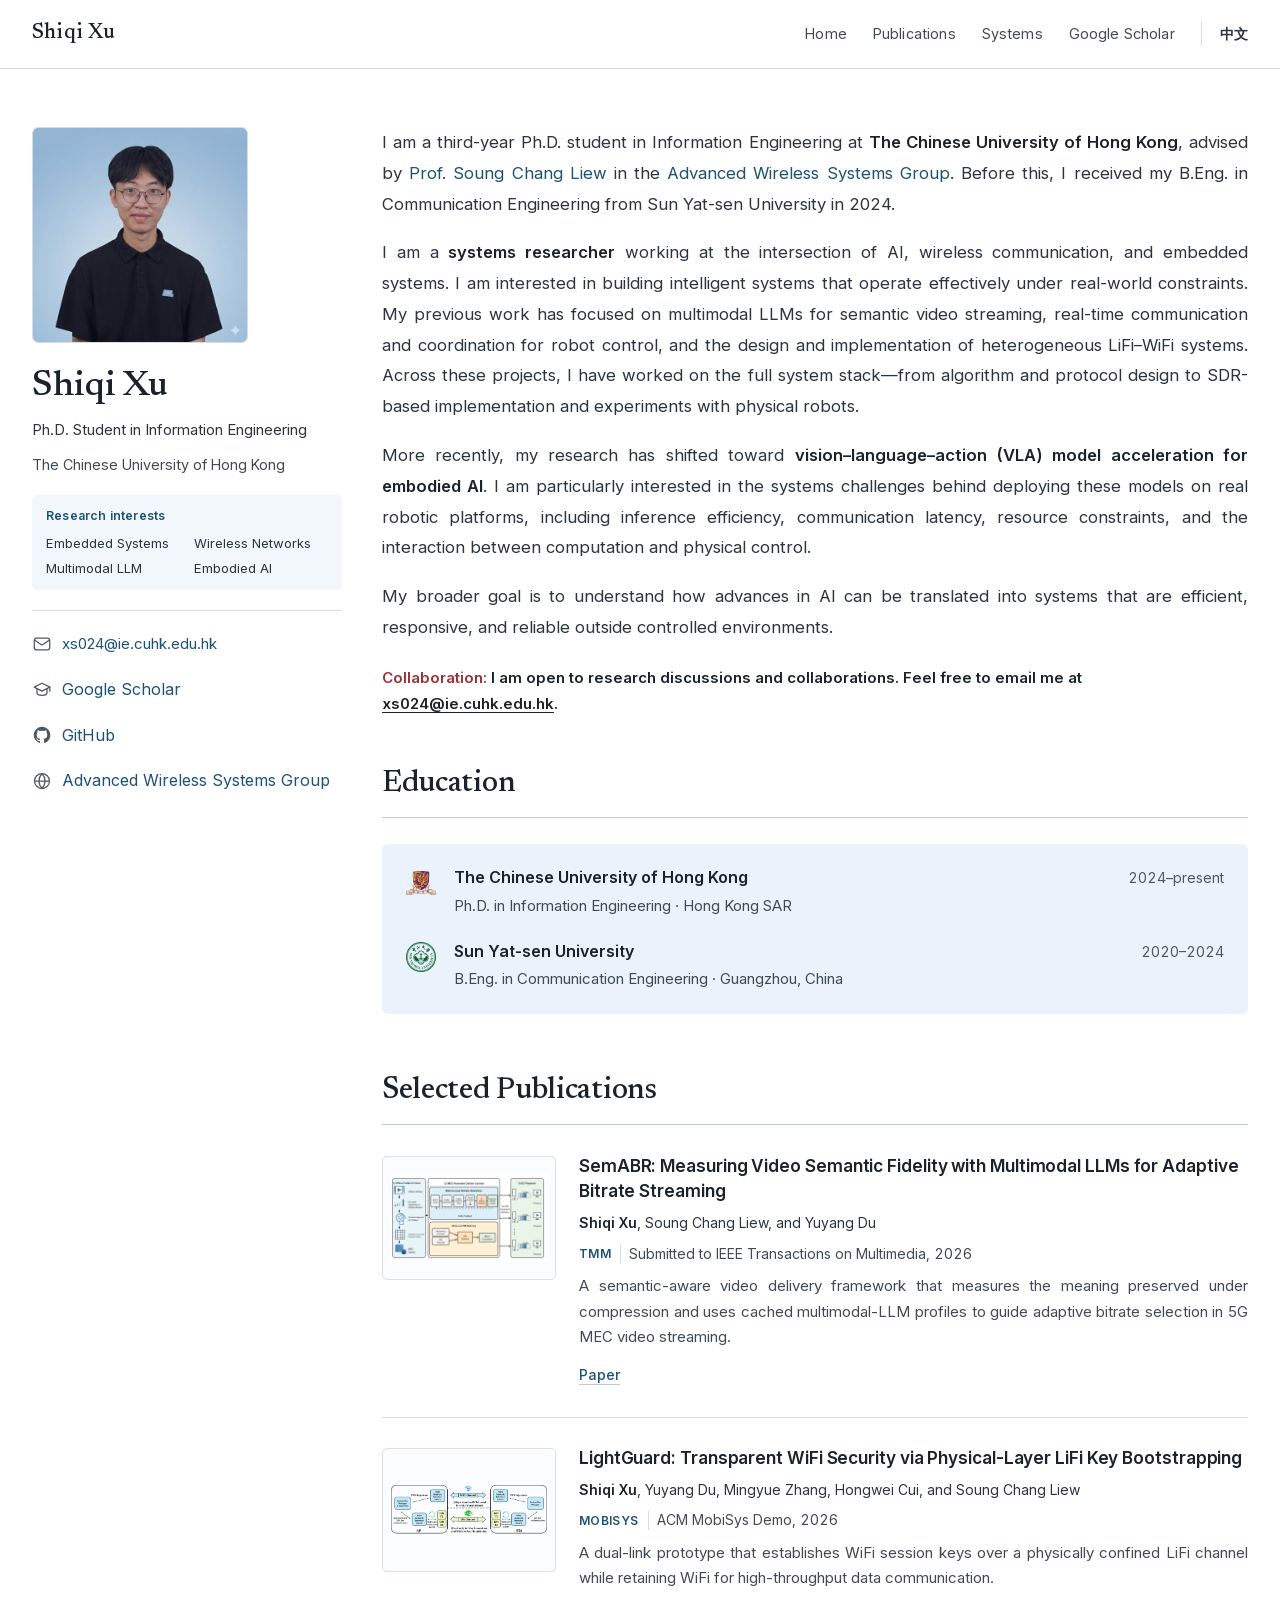
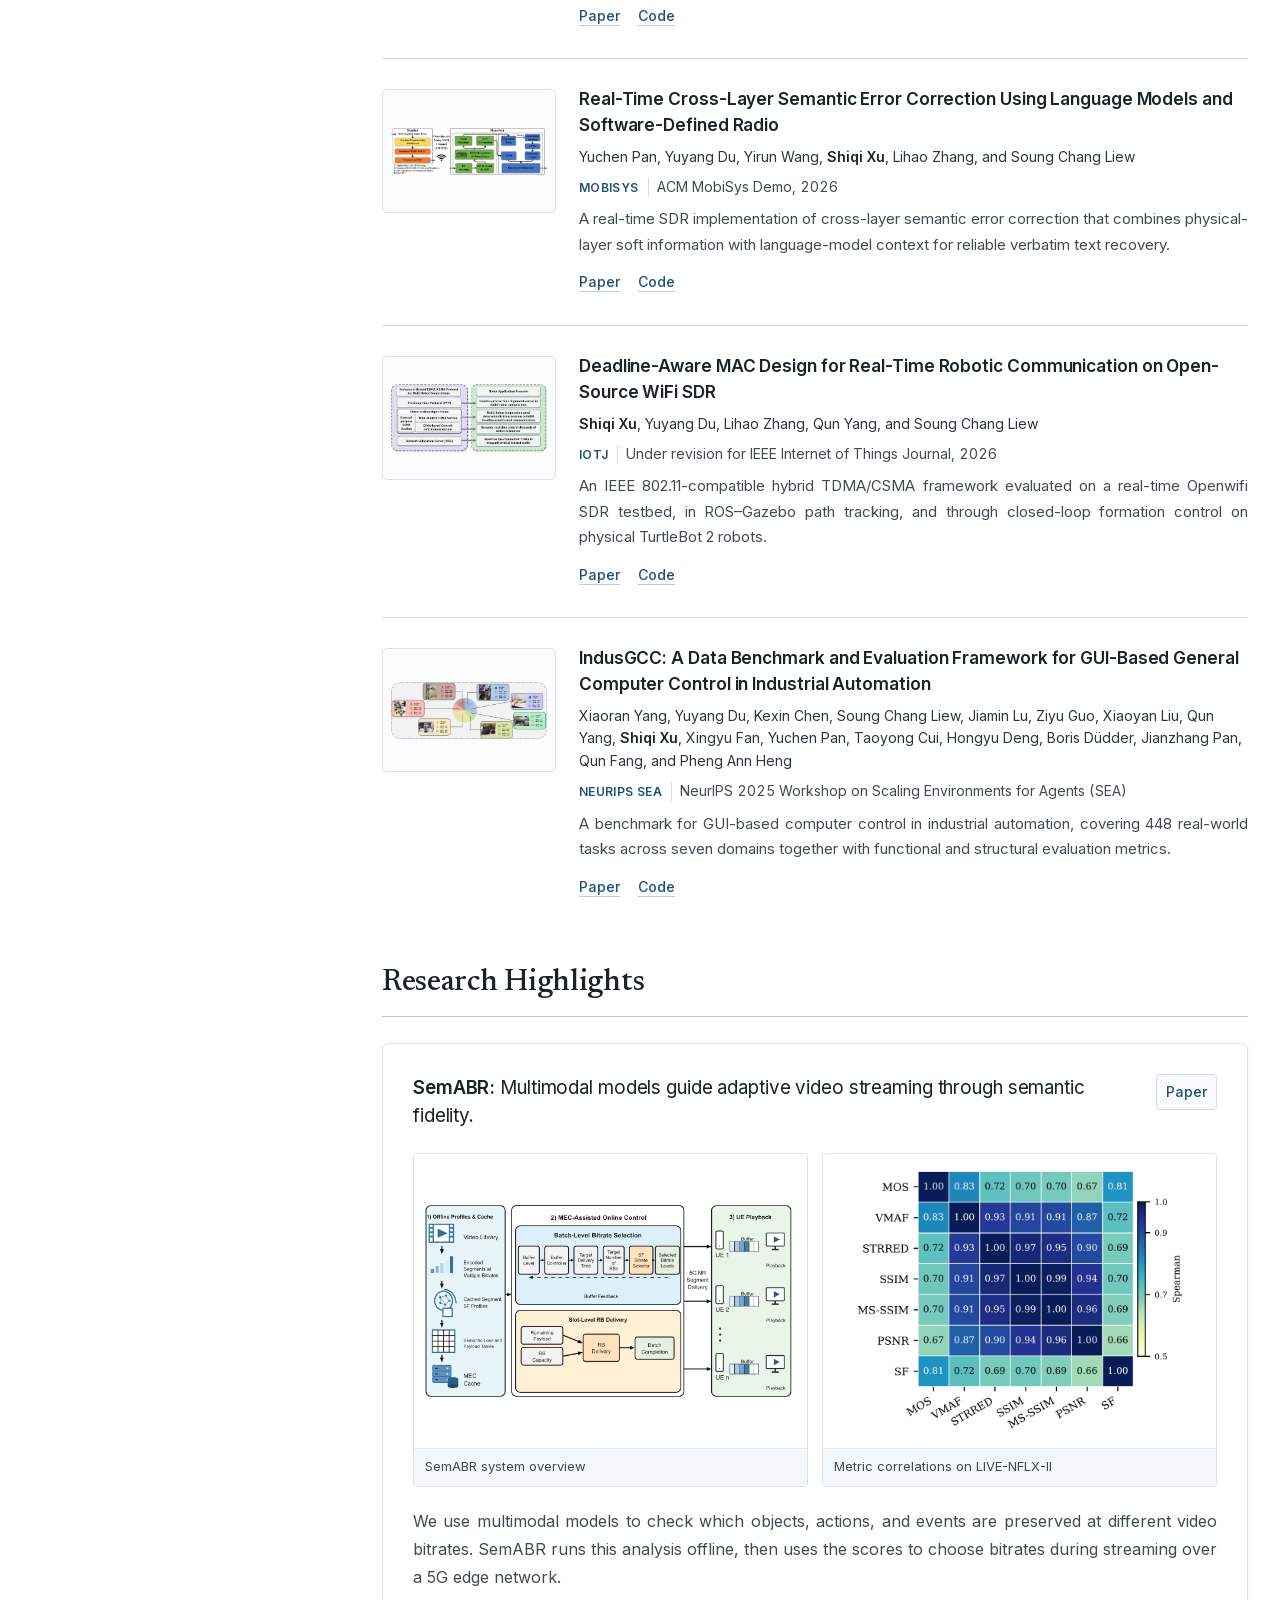
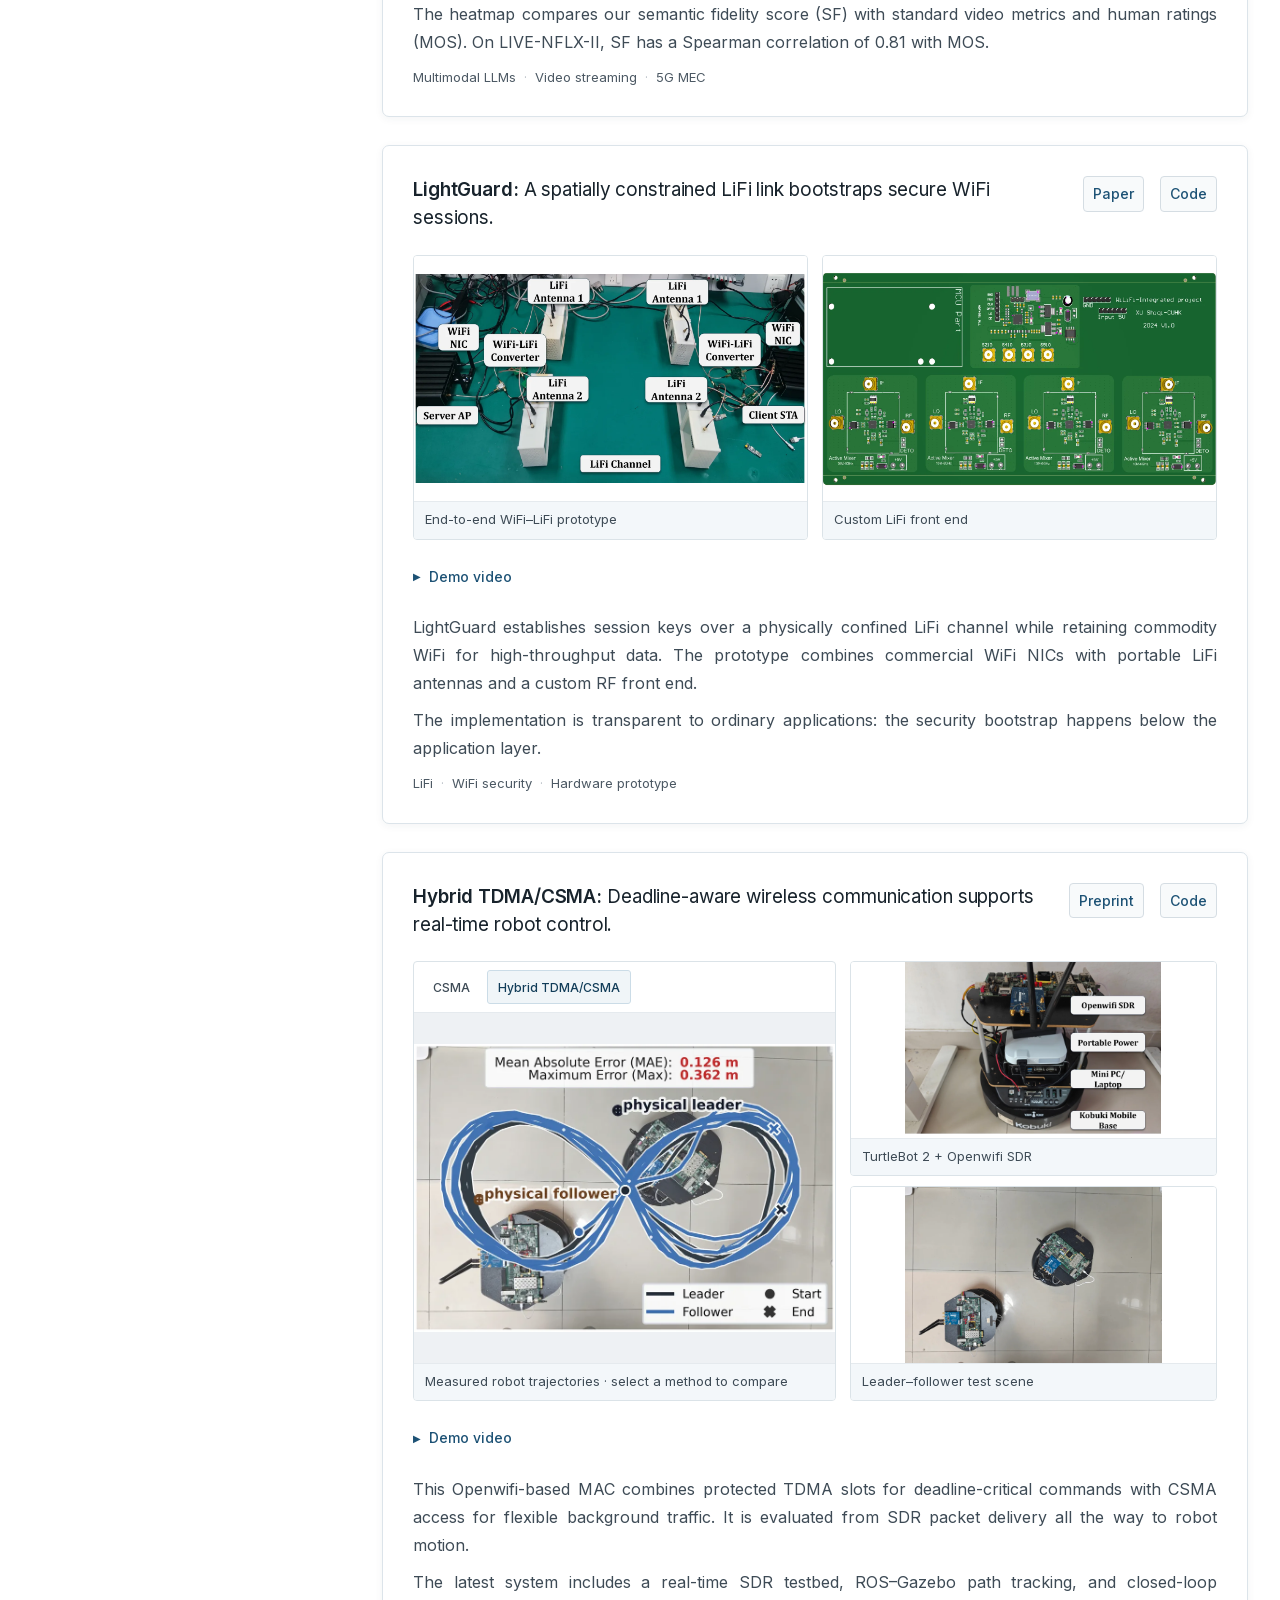
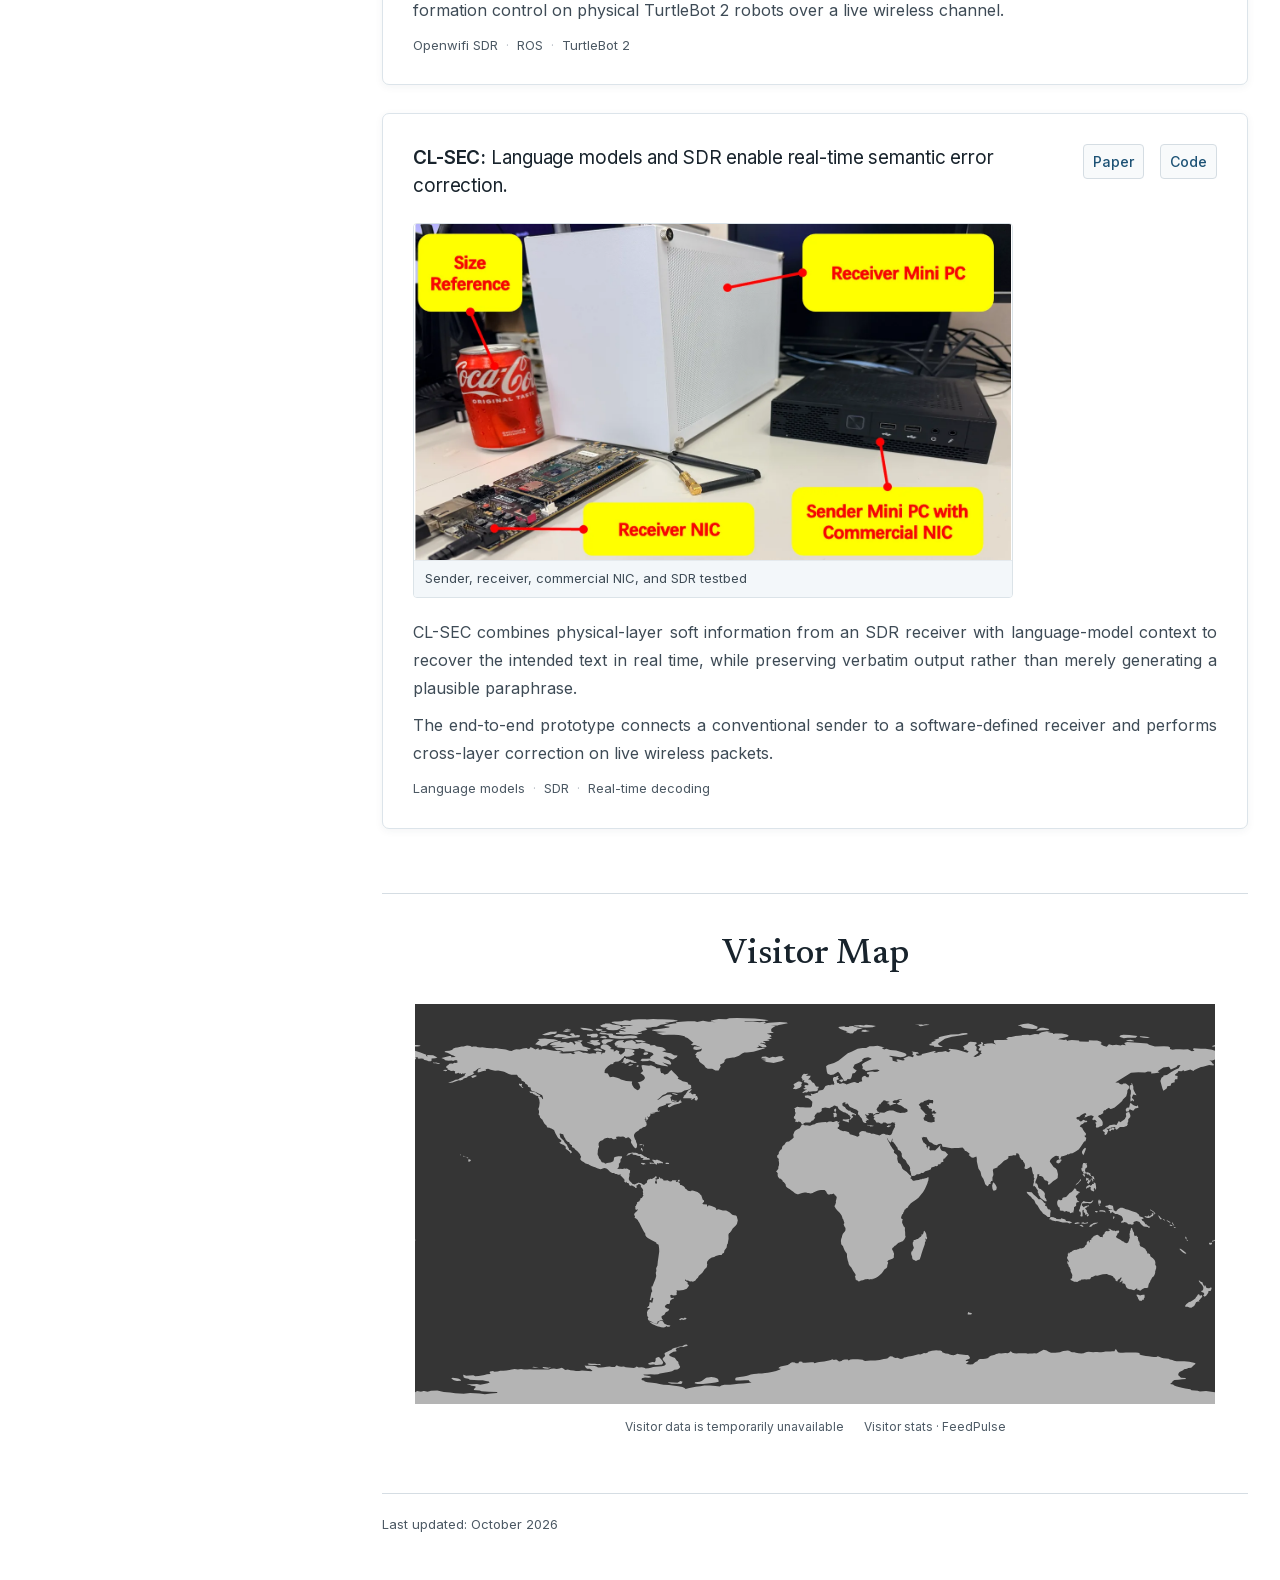
==== commit 05977972: "Publish updated TMM submission and IoTJ revision status" ====
--- a/index.html
+++ b/index.html
@@ -1 +1 @@
-<!DOCTYPE html><html lang="en"><head><meta charSet="utf-8"/><meta name="viewport" content="width=device-width, initial-scale=1"/><link rel="preload" href="/_next/static/media/5f402bd2d8eef81a.p.16whm0euli40m.woff2" as="font" crossorigin="" type="font/woff2"/><link rel="preload" href="/_next/static/media/83afe278b6a6bb3c-s.p.0q-301v4kxxnr.woff2" as="font" crossorigin="" type="font/woff2"/><link rel="preload" href="/research/shiqi-scholar.jpg" as="image"/><link rel="preload" href="/research/cuhk-logo.png" as="image"/><link rel="preload" href="/research/sysu-logo.png" as="image"/><link rel="preload" href="/research/semabr-workflow.png" as="image"/><link rel="preload" href="/research/lightguard-architecture.png" as="image"/><link rel="preload" href="/research/clsec-architecture.png" as="image"/><link rel="preload" href="/research/hybrid-protocol.png" as="image"/><link rel="preload" href="/research/indusgcc-overview.png" as="image"/><link rel="stylesheet" href="/_next/static/chunks/0dt0rrl0.4_5o.css" data-precedence="next"/><link rel="preload" as="script" fetchPriority="low" href="/_next/static/chunks/0m-8oss.b~62d.js"/><script src="/_next/static/chunks/0exk0m7adlla-.js" async=""></script><script src="/_next/static/chunks/0u6dcg~qqw.-2.js" async=""></script><script src="/_next/static/chunks/0lrx.ebxwjc.y.js" async=""></script><script src="/_next/static/chunks/turbopack-05tu4i0_ov_ng.js" async=""></script><script src="/_next/static/chunks/119tyr7zlegbt.js" async=""></script><script src="/_next/static/chunks/176op1ci1oflp.js" async=""></script><script src="/_next/static/chunks/13ti0-ezf_y3u.js" async=""></script><link rel="preload" href="https://static.cloudflareinsights.com/beacon.min.js" as="script"/><meta name="next-size-adjust" content=""/><title>Shiqi Xu — Academic Homepage</title><meta name="description" content="Shiqi Xu is a Ph.D. student at CUHK and a systems researcher working on vision-language-action model acceleration, with interests in embodied AI, wireless networks, and robotic systems."/><meta property="og:title" content="Shiqi Xu — Academic Homepage"/><meta property="og:description" content="Systems research in VLA model acceleration, embodied AI, wireless networks, and robotics."/><meta property="og:type" content="website"/><meta name="twitter:card" content="summary"/><meta name="twitter:title" content="Shiqi Xu — Academic Homepage"/><meta name="twitter:description" content="Systems research in VLA model acceleration, embodied AI, wireless networks, and robotics."/><script src="/_next/static/chunks/03~yq9q893hmn.js" noModule=""></script></head><body class="inter_7a7ef1f4-module__jjo8ZG__variable newsreader_aaf3ca1b-module__BSITRW__variable"><div hidden=""><!--$--><!--/$--></div><main id="home"><a class="skip-link" href="#main-content">Skip to content</a><header class="navbar"><div class="nav-container"><a class="navbar-name" href="#home">Shiqi Xu</a><nav aria-label="Primary navigation"><a class="nav-home" href="#home">Home</a><a href="#publications">Publications</a><a href="#systems">Systems</a><a class="nav-scholar" href="https://scholar.google.com/citations?user=-PdrGCIAAAAJ&amp;hl=en" target="_blank" rel="noreferrer">Google Scholar</a><a class="language-switch" lang="zh-CN" href="/zh/">中文</a></nav></div></header><div class="layout"><aside class="sidebar" aria-labelledby="profile-name"><img class="portrait" src="/research/shiqi-scholar.jpg" alt="Shiqi Xu" width="256" height="256"/><h1 id="profile-name">Shiqi Xu</h1><p class="role">Ph.D. Student in Information Engineering</p><p class="affiliation"><a href="https://www.ie.cuhk.edu.hk/" target="_blank" rel="noreferrer">The Chinese University of Hong Kong</a></p><div class="sidebar-interests" aria-label="Research interests"><span class="sidebar-interests-label">Research interests</span><div class="sidebar-interests-list"><span>Embedded Systems</span><span>Wireless Networks</span><span>Multimodal LLM</span><span>Embodied AI</span></div></div><ul class="side-links" aria-label="Profiles and contact"><li><a href="mailto:xs024@ie.cuhk.edu.hk"><svg viewBox="0 0 24 24" fill="none" stroke="currentColor" stroke-width="1.5" stroke-linecap="round" stroke-linejoin="round" aria-hidden="true" focusable="false"><rect x="2.75" y="5" width="18.5" height="14" rx="2.75"></rect><path d="M3.4 7.4l7.5 5.2c.67.47 1.53.47 2.2 0l7.5-5.2"></path></svg><code>xs024@ie.cuhk.edu.hk</code></a></li><li><a href="https://scholar.google.com/citations?user=-PdrGCIAAAAJ&amp;hl=en" target="_blank" rel="noreferrer"><svg viewBox="0 0 24 24" fill="none" stroke="currentColor" stroke-width="1.5" stroke-linecap="round" stroke-linejoin="round" aria-hidden="true" focusable="false"><path d="M12 3.9L2.6 8.6 12 13.3l9.4-4.7z"></path><path d="M6 11.2v4.1c0 1.7 2.7 3.1 6 3.1s6-1.4 6-3.1v-4.1"></path><path d="M21.4 8.6v4.9"></path></svg>Google Scholar</a></li><li><a href="https://github.com/Dorian47" target="_blank" rel="noreferrer"><svg viewBox="0 0 24 24" fill="currentColor" aria-hidden="true" focusable="false"><path d="M12 2.2a9.9 9.9 0 00-3.13 19.3c.5.09.68-.21.68-.47v-1.83c-2.76.6-3.34-1.17-3.34-1.17-.45-1.15-1.1-1.46-1.1-1.46-.9-.61.07-.6.07-.6 1 .07 1.52 1.02 1.52 1.02.88 1.5 2.3 1.07 2.86.82.09-.64.35-1.07.63-1.32-2.2-.25-4.52-1.1-4.52-4.9 0-1.08.39-1.97 1.02-2.66-.1-.25-.44-1.26.1-2.62 0 0 .83-.27 2.72 1.02a9.4 9.4 0 014.95 0c1.89-1.29 2.72-1.02 2.72-1.02.54 1.36.2 2.37.1 2.62.63.69 1.02 1.58 1.02 2.66 0 3.81-2.32 4.65-4.53 4.89.36.31.68.92.68 1.85v2.74c0 .26.18.57.69.47A9.9 9.9 0 0012 2.2z"></path></svg>GitHub</a></li><li><a href="https://wireless.ie.cuhk.edu.hk/" target="_blank" rel="noreferrer"><svg viewBox="0 0 24 24" fill="none" stroke="currentColor" stroke-width="1.5" stroke-linecap="round" stroke-linejoin="round" aria-hidden="true" focusable="false"><circle cx="12" cy="12" r="9"></circle><path d="M3.2 12h17.6"></path><path d="M12 3.1c2.3 2.4 3.6 5.6 3.6 8.9S14.3 18.5 12 20.9c-2.3-2.4-3.6-5.6-3.6-8.9S9.7 5.5 12 3.1z"></path></svg>Advanced Wireless Systems Group</a></li></ul></aside><div class="content" id="main-content" tabindex="-1"><section class="bio" aria-label="About"><p>I am a third-year Ph.D. student in Information Engineering at <strong>The Chinese University of Hong Kong</strong>, advised by<!-- --> <a href="https://www.ie.cuhk.edu.hk/faculty/liew-soung-chang/" target="_blank" rel="noreferrer"><span class="keep-together">Prof. Soung Chang Liew</span></a> <!-- -->in the<!-- --> <a href="https://wireless.ie.cuhk.edu.hk/" target="_blank" rel="noreferrer">Advanced Wireless Systems Group</a>. Before this, I received my B.Eng. in Communication Engineering from Sun Yat-sen University in 2024.</p><p>I am a <strong>systems researcher</strong> working at the intersection of AI, wireless communication, and embedded systems. I am interested in building intelligent systems that operate effectively under real-world constraints. My previous work has focused on multimodal LLMs for semantic video streaming, real-time communication and coordination for robot control, and the design and implementation of heterogeneous LiFi–WiFi systems. Across these projects, I have worked on the full system stack—from algorithm and protocol design to SDR-based implementation and experiments with physical robots.</p><p>More recently, my research has shifted toward <strong>vision–language–action (VLA) model acceleration for embodied AI</strong>. I am particularly interested in the systems challenges behind deploying these models on real robotic platforms, including inference efficiency, communication latency, resource constraints, and the interaction between computation and physical control.</p><p>My broader goal is to understand how advances in AI can be translated into systems that are efficient, responsive, and reliable outside controlled environments.</p><aside class="collaboration-note" aria-label="Research collaborations"><span class="collaboration-label">Collaboration:</span> <strong>I am open to research discussions and collaborations. Feel free to email me at<!-- --> <a href="mailto:xs024@ie.cuhk.edu.hk">xs024@ie.cuhk.edu.hk</a>.</strong></aside></section><section class="section" id="education"><div class="section-head"><h2>Education</h2></div><div class="education-list"><div class="education-item"><img src="/research/cuhk-logo.png" alt="CUHK emblem" width="40" height="40"/><div><div class="education-head"><h3>The Chinese University of Hong Kong</h3><em>2024–present</em></div><p class="education-meta">Ph.D. in Information Engineering · Hong Kong SAR</p></div></div><div class="education-item"><img src="/research/sysu-logo.png" alt="Sun Yat-sen University emblem" width="40" height="40"/><div><div class="education-head"><h3>Sun Yat-sen University</h3><em>2020–2024</em></div><p class="education-meta">B.Eng. in Communication Engineering · Guangzhou, China</p></div></div></div></section><section class="section" id="publications"><div class="section-head"><h2>Selected Publications</h2></div><div class="publication-list"><article class="publication-item"><div class="publication-cover"><img src="/research/semabr-workflow.png" alt="SemABR framework with offline semantic profiling and 5G resource allocation" width="720" height="480"/></div><div class="publication-copy"><h3><a href="https://arxiv.org/abs/2609.18075" target="_blank" rel="noreferrer">SemABR: Measuring Video Semantic Fidelity with Multimodal LLMs for Adaptive Bitrate Streaming</a></h3><p class="authors"><strong>Shiqi Xu</strong>, Soung Chang Liew, and Yuyang Du</p><p class="venue"><span class="venue-badge">ARXIV</span>arXiv preprint arXiv:2609.18075, 2026</p><p class="abstract">A semantic-aware video delivery framework that measures the meaning preserved under compression and uses cached multimodal-LLM profiles to guide adaptive bitrate selection in 5G MEC video streaming.</p><div class="publication-links"><a href="https://arxiv.org/abs/2609.18075" target="_blank" rel="noreferrer">paper</a></div></div></article><article class="publication-item"><div class="publication-cover"><img src="/research/lightguard-architecture.png" alt="LightGuard architecture with separate WiFi data and LiFi key-establishment channels" width="720" height="480"/></div><div class="publication-copy"><h3><a href="https://arxiv.org/abs/2604.01092" target="_blank" rel="noreferrer">LightGuard: Transparent WiFi Security via Physical-Layer LiFi Key Bootstrapping</a></h3><p class="authors"><strong>Shiqi Xu</strong>, Yuyang Du, Mingyue Zhang, Hongwei Cui, and Soung Chang Liew</p><p class="venue"><span class="venue-badge">MOBISYS</span>ACM MobiSys Demo, 2026</p><p class="abstract">A dual-link prototype that establishes WiFi session keys over a physically confined LiFi channel while retaining WiFi for high-throughput data communication.</p><div class="publication-links"><a href="https://arxiv.org/abs/2604.01092" target="_blank" rel="noreferrer">paper</a><a href="https://github.com/Dorian47/Lightguard" target="_blank" rel="noreferrer">code</a></div></div></article><article class="publication-item"><div class="publication-cover"><img src="/research/clsec-architecture.png" alt="Architecture of the real-time cross-layer semantic error correction system" width="720" height="480"/></div><div class="publication-copy"><h3><a href="https://arxiv.org/abs/2604.08419" target="_blank" rel="noreferrer">Real-Time Cross-Layer Semantic Error Correction Using Language Models and Software-Defined Radio</a></h3><p class="authors">Yuchen Pan, Yuyang Du, Yirun Wang, <strong>Shiqi Xu</strong>, Lihao Zhang, and Soung Chang Liew</p><p class="venue"><span class="venue-badge">MOBISYS</span>ACM MobiSys Demo, 2026</p><p class="abstract">A real-time SDR implementation of cross-layer semantic error correction that combines physical-layer soft information with language-model context for reliable verbatim text recovery.</p><div class="publication-links"><a href="https://arxiv.org/abs/2604.08419" target="_blank" rel="noreferrer">paper</a><a href="https://github.com/Yirun719/CL-SEC" target="_blank" rel="noreferrer">code</a></div></div></article><article class="publication-item"><div class="publication-cover"><img src="/research/hybrid-protocol.png" alt="Overview of the hybrid TDMA and CSMA protocol for multi-robot cooperation" width="720" height="480"/></div><div class="publication-copy"><h3><a href="https://arxiv.org/abs/2509.06119" target="_blank" rel="noreferrer">Deadline-Aware MAC Design for Real-Time Robotic Communication on Open-Source WiFi SDR</a></h3><p class="authors"><strong>Shiqi Xu</strong>, Yuyang Du, Lihao Zhang, Qun Yang, and Soung Chang Liew</p><p class="venue"><span class="venue-badge">IOTJ</span>Manuscript submitted to IEEE Internet of Things Journal, 2026</p><p class="abstract">An IEEE 802.11-compatible hybrid TDMA/CSMA framework evaluated on a real-time Openwifi SDR testbed, in ROS–Gazebo path tracking, and through closed-loop formation control on physical TurtleBot 2 robots.</p><div class="publication-links"><a href="https://arxiv.org/abs/2509.06119" target="_blank" rel="noreferrer">paper</a><a href="https://github.com/Dorian47/hybrid-mac-ros" target="_blank" rel="noreferrer">code</a></div></div></article><article class="publication-item"><div class="publication-cover"><img src="/research/indusgcc-overview.png" alt="Overview and statistics of the seven industrial domains in the IndusGCC dataset" width="720" height="480"/></div><div class="publication-copy"><h3><a href="https://arxiv.org/abs/2509.01199" target="_blank" rel="noreferrer">IndusGCC: A Data Benchmark and Evaluation Framework for GUI-Based General Computer Control in Industrial Automation</a></h3><p class="authors">Xiaoran Yang, Yuyang Du, Kexin Chen, Soung Chang Liew, Jiamin Lu, Ziyu Guo, Xiaoyan Liu, Qun Yang, <strong>Shiqi Xu</strong>, Xingyu Fan, Yuchen Pan, Taoyong Cui, Hongyu Deng, Boris Düdder, Jianzhang Pan, Qun Fang, and Pheng Ann Heng</p><p class="venue"><span class="venue-badge">NEURIPS SEA</span>NeurIPS 2025 Workshop on Scaling Environments for Agents (SEA)</p><p class="abstract">A benchmark for GUI-based computer control in industrial automation, covering 448 real-world tasks across seven domains together with functional and structural evaluation metrics.</p><div class="publication-links"><a href="https://arxiv.org/abs/2509.01199" target="_blank" rel="noreferrer">paper</a><a href="https://github.com/Golden-Arc/IndustrialLLM" target="_blank" rel="noreferrer">code</a></div></div></article></div></section><section class="section" id="systems"><div class="section-head"><h2>Research Highlights</h2></div><div class="system-list"><article class="system-item"><div class="system-title-row"><div><h3><span class="system-name">SemABR:</span> Multimodal models guide adaptive video streaming through semantic fidelity.</h3></div><div class="system-links"><a href="https://arxiv.org/abs/2609.18075" target="_blank" rel="noreferrer">paper</a></div></div><div class="system-layout"><div class="system-visuals semabr-visuals"><figure class="media-figure"><a href="/research/semabr-workflow.png" target="_blank" rel="noreferrer" aria-label="View the full-size SemABR workflow"><img src="/research/semabr-workflow.png" alt="SemABR workflow: offline semantic profiles and cache, MEC-assisted bitrate selection and resource-block delivery, and client playback" width="1280" height="720" loading="lazy"/></a><figcaption>SemABR system overview</figcaption></figure><figure class="media-figure"><a href="/research/semabr-correlation-matrix.png" target="_blank" rel="noreferrer" aria-label="View the full-size semantic fidelity correlation matrix"><img src="/research/semabr-correlation-matrix.png" alt="Pairwise Spearman correlation heatmap for semantic fidelity, five conventional video metrics, and mean opinion scores on LIVE-NFLX-II" width="1800" height="1459" loading="lazy"/></a><figcaption>Metric correlations on LIVE-NFLX-II</figcaption></figure></div><div class="system-copy"><p>We use multimodal models to check which objects, actions, and events are preserved at different video bitrates. SemABR runs this analysis offline, then uses the scores to choose bitrates during streaming over a 5G edge network.</p><p>The heatmap compares our semantic fidelity score (SF) with standard video metrics and human ratings (MOS). On LIVE-NFLX-II, SF has a Spearman correlation of 0.81 with MOS.</p><div class="system-tags" aria-label="SemABR technologies"><span>Multimodal LLMs</span><span>Video streaming</span><span>5G MEC</span></div></div></div></article><article class="system-item"><div class="system-title-row"><div><h3><span class="system-name">LightGuard:</span> A spatially constrained LiFi link bootstraps secure WiFi sessions.</h3></div><div class="system-links"><a href="https://arxiv.org/abs/2604.01092" target="_blank" rel="noreferrer">paper</a><a href="https://github.com/Dorian47/Lightguard" target="_blank" rel="noreferrer">code</a></div></div><div class="system-layout"><div class="system-visuals photos-only"><div class="system-gallery"><figure class="media-figure"><img src="/research/lightguard-prototype.webp" alt="LightGuard prototype with WiFi NICs, LiFi converters, and LiFi antennas" width="2048" height="1088" loading="lazy"/><figcaption>End-to-end WiFi–LiFi prototype</figcaption></figure><figure class="media-figure"><img src="/research/lightguard-lifi-pcb.webp" alt="Custom LiFi RF front-end board designed for LightGuard" width="2048" height="1088" loading="lazy"/><figcaption>Custom LiFi front end</figcaption></figure></div></div><details class="local-demo"><summary aria-label="Show or hide video: LightGuard demo">Demo video</summary></details><div class="system-copy"><p>LightGuard establishes session keys over a physically confined LiFi channel while retaining commodity WiFi for high-throughput data. The prototype combines commercial WiFi NICs with portable LiFi antennas and a custom RF front end.</p><p>The implementation is transparent to ordinary applications: the security bootstrap happens below the application layer.</p><div class="system-tags" aria-label="LightGuard technologies"><span>LiFi</span><span>WiFi security</span><span>Hardware prototype</span></div></div></div></article><article class="system-item"><div class="system-title-row"><div><h3><span class="system-name">Hybrid TDMA/CSMA:</span> Deadline-aware wireless communication supports real-time robot control.</h3></div><div class="system-links"><a href="https://arxiv.org/abs/2509.06119" target="_blank" rel="noreferrer">preprint</a><a href="https://github.com/Dorian47/hybrid-mac-ros" target="_blank" rel="noreferrer">code</a></div></div><div class="system-layout"><div class="system-visuals photos-only"><div class="hybrid-secondary-media"><figure class="media-figure trajectory-figure"><div class="trajectory-controls" role="group" aria-label="Choose trajectory comparison"><button type="button" aria-pressed="false">CSMA</button><button type="button" aria-pressed="true">Hybrid TDMA/CSMA</button></div><div class="trajectory-compare" aria-live="polite"><img src="/research/hybrid-turtlebot-hybrid.webp" alt="Measured real-robot trajectories with Hybrid TDMA/CSMA" width="1918" height="1278" loading="lazy"/></div><figcaption>Measured robot trajectories · select a method to compare</figcaption></figure><div class="hybrid-photo-stack"><figure class="media-figure"><img src="/research/hybrid-turtlebot-hardware.webp" alt="TurtleBot 2 platform equipped with an Openwifi SDR and onboard computer" width="1920" height="1280" loading="lazy"/><figcaption>TurtleBot 2 + Openwifi SDR</figcaption></figure><figure class="media-figure"><img src="/research/hybrid-turtlebot-scene.webp" alt="Two physical TurtleBot robots in the leader follower experiment" width="1920" height="1280" loading="lazy"/><figcaption>Leader–follower test scene</figcaption></figure></div></div></div><details class="local-demo"><summary aria-label="Show or hide video: Real-robot formation control comparison">Demo video</summary></details><div class="system-copy"><p>This Openwifi-based MAC combines protected TDMA slots for deadline-critical commands with CSMA access for flexible background traffic. It is evaluated from SDR packet delivery all the way to robot motion.</p><p>The latest system includes a real-time SDR testbed, ROS–Gazebo path tracking, and closed-loop formation control on physical TurtleBot 2 robots over a live wireless channel.</p><div class="system-tags" aria-label="Hybrid TDMA CSMA technologies"><span>Openwifi SDR</span><span>ROS</span><span>TurtleBot 2</span></div></div></div></article><article class="system-item"><div class="system-title-row"><div><h3><span class="system-name">CL-SEC:</span> Language models and SDR enable real-time semantic error correction.</h3></div><div class="system-links"><a href="https://arxiv.org/abs/2604.08419" target="_blank" rel="noreferrer">paper</a><a href="https://github.com/Yirun719/CL-SEC" target="_blank" rel="noreferrer">code</a></div></div><div class="system-layout"><div class="system-visuals photos-only"><figure class="media-figure system-photo-wide"><img src="/research/clsec-testbed.webp" alt="CL-SEC hardware testbed with sender and receiver mini PCs and an SDR receiver" width="2048" height="1142" loading="lazy"/><figcaption>Sender, receiver, commercial NIC, and SDR testbed</figcaption></figure></div><div class="system-copy"><p>CL-SEC combines physical-layer soft information from an SDR receiver with language-model context to recover the intended text in real time, while preserving verbatim output rather than merely generating a plausible paraphrase.</p><p>The end-to-end prototype connects a conventional sender to a software-defined receiver and performs cross-layer correction on live wireless packets.</p><div class="system-tags" aria-label="CL SEC technologies"><span>Language models</span><span>SDR</span><span>Real-time decoding</span></div></div></div></article></div></section><section class="visitor-map" id="visitors" aria-labelledby="visitor-map-heading"><h2 id="visitor-map-heading">Visitor Map</h2><div class="visitor-map-frame"><svg viewBox="0 0 1000 500" role="img" aria-labelledby="visitor-map-description"><title id="visitor-map-description">World map showing approximate visitor locations</title><image href="/research/visitor-world.svg" width="1000" height="500"></image></svg></div><div class="visitor-map-caption"><span role="status">Loading visitor locations…</span><a href="https://feed-pulse.com/site/dorian47.github.io/traffic" target="_blank" rel="noopener noreferrer">Visitor stats<!-- --> · FeedPulse</a></div></section><footer><span>Last updated: October 2026</span></footer></div></div></main><!--$--><!--/$--><script src="/_next/static/chunks/0m-8oss.b~62d.js" id="_R_" async=""></script><script>(self.__next_f=self.__next_f||[]).push([0])</script><script>self.__next_f.push([1,"1:\"$Sreact.fragment\"\n2:I[39011,[\"/_next/static/chunks/119tyr7zlegbt.js\",\"/_next/static/chunks/176op1ci1oflp.js\"],\"default\"]\n3:I[37771,[\"/_next/static/chunks/119tyr7zlegbt.js\",\"/_next/static/chunks/176op1ci1oflp.js\"],\"default\"]\n4:I[46993,[\"/_next/static/chunks/119tyr7zlegbt.js\",\"/_next/static/chunks/176op1ci1oflp.js\"],\"\"]\n5:I[64911,[\"/_next/static/chunks/119tyr7zlegbt.js\",\"/_next/static/chunks/176op1ci1oflp.js\",\"/_next/static/chunks/13ti0-ezf_y3u.js\"],\"\"]\ne:I[65857,[\"/_next/static/chunks/119tyr7zlegbt.js\",\"/_next/static/chunks/176op1ci1oflp.js\"],\"default\",1]\n:HL[\"/_next/static/chunks/0dt0rrl0.4_5o.css\",\"style\"]\n:HL[\"/_next/static/media/5f402bd2d8eef81a.p.16whm0euli40m.woff2\",\"font\",{\"crossOrigin\":\"\",\"type\":\"font/woff2\"}]\n:HL[\"/_next/static/media/83afe278b6a6bb3c-s.p.0q-301v4kxxnr.woff2\",\"font\",{\"crossOrigin\":\"\",\"type\":\"font/woff2\"}]\n:HL[\"/research/shiqi-scholar.jpg\",\"image\"]\n"])</script><script>self.__next_f.push([1,"0:{\"P\":null,\"c\":[\"\",\"\"],\"q\":\"\",\"i\":false,\"f\":[[[\"\",{\"children\":[\"__PAGE__\",{}]},\"$undefined\",\"$undefined\",16],[[\"$\",\"$1\",\"c\",{\"children\":[[[\"$\",\"link\",\"0\",{\"rel\":\"stylesheet\",\"href\":\"/_next/static/chunks/0dt0rrl0.4_5o.css\",\"precedence\":\"next\",\"crossOrigin\":\"$undefined\",\"nonce\":\"$undefined\"}],[\"$\",\"script\",\"script-0\",{\"src\":\"/_next/static/chunks/119tyr7zlegbt.js\",\"async\":true,\"nonce\":\"$undefined\"}],[\"$\",\"script\",\"script-1\",{\"src\":\"/_next/static/chunks/176op1ci1oflp.js\",\"async\":true,\"nonce\":\"$undefined\"}]],[\"$\",\"html\",null,{\"lang\":\"en\",\"children\":[\"$\",\"body\",null,{\"className\":\"inter_7a7ef1f4-module__jjo8ZG__variable newsreader_aaf3ca1b-module__BSITRW__variable\",\"children\":[[\"$\",\"$L2\",null,{\"parallelRouterKey\":\"children\",\"error\":\"$undefined\",\"errorStyles\":\"$undefined\",\"errorScripts\":\"$undefined\",\"template\":[\"$\",\"$L3\",null,{}],\"templateStyles\":\"$undefined\",\"templateScripts\":\"$undefined\",\"notFound\":[[[\"$\",\"title\",null,{\"children\":\"404: This page could not be found.\"}],[\"$\",\"div\",null,{\"style\":{\"fontFamily\":\"system-ui,\\\"Segoe UI\\\",Roboto,Helvetica,Arial,sans-serif,\\\"Apple Color Emoji\\\",\\\"Segoe UI Emoji\\\"\",\"height\":\"100vh\",\"textAlign\":\"center\",\"display\":\"flex\",\"flexDirection\":\"column\",\"alignItems\":\"center\",\"justifyContent\":\"center\"},\"children\":[\"$\",\"div\",null,{\"children\":[[\"$\",\"style\",null,{\"dangerouslySetInnerHTML\":{\"__html\":\"body{color:#000;background:#fff;margin:0}.next-error-h1{border-right:1px solid rgba(0,0,0,.3)}@media (prefers-color-scheme:dark){body{color:#fff;background:#000}.next-error-h1{border-right:1px solid rgba(255,255,255,.3)}}\"}}],[\"$\",\"h1\",null,{\"className\":\"next-error-h1\",\"style\":{\"display\":\"inline-block\",\"margin\":\"0 20px 0 0\",\"padding\":\"0 23px 0 0\",\"fontSize\":24,\"fontWeight\":500,\"verticalAlign\":\"top\",\"lineHeight\":\"49px\"},\"children\":404}],[\"$\",\"div\",null,{\"style\":{\"display\":\"inline-block\"},\"children\":[\"$\",\"h2\",null,{\"style\":{\"fontSize\":14,\"fontWeight\":400,\"lineHeight\":\"49px\",\"margin\":0},\"children\":\"This page could not be found.\"}]}]]}]}]],[]],\"forbidden\":\"$undefined\",\"unauthorized\":\"$undefined\"}],[\"$\",\"$L4\",null,{\"id\":\"cloudflare-web-analytics\",\"type\":\"module\",\"src\":\"https://static.cloudflareinsights.com/beacon.min.js\",\"data-cf-beacon\":\"{\\\"token\\\":\\\"cc21f5e84cb646fd9480a26832fd0f0e\\\"}\",\"strategy\":\"afterInteractive\"}]]}]}]]}],{\"children\":[[\"$\",\"$1\",\"c\",{\"children\":[[\"$\",\"main\",null,{\"id\":\"home\",\"children\":[[\"$\",\"a\",null,{\"className\":\"skip-link\",\"href\":\"#main-content\",\"children\":\"Skip to content\"}],[\"$\",\"header\",null,{\"className\":\"navbar\",\"children\":[\"$\",\"div\",null,{\"className\":\"nav-container\",\"children\":[[\"$\",\"a\",null,{\"className\":\"navbar-name\",\"href\":\"#home\",\"children\":\"Shiqi Xu\"}],[\"$\",\"nav\",null,{\"aria-label\":\"Primary navigation\",\"children\":[[\"$\",\"a\",null,{\"className\":\"nav-home\",\"href\":\"#home\",\"children\":\"Home\"}],false,[\"$\",\"a\",null,{\"href\":\"#publications\",\"children\":\"Publications\"}],[\"$\",\"a\",null,{\"href\":\"#systems\",\"children\":\"Systems\"}],[\"$\",\"a\",null,{\"className\":\"nav-scholar\",\"href\":\"https://scholar.google.com/citations?user=-PdrGCIAAAAJ\u0026hl=en\",\"target\":\"_blank\",\"rel\":\"noreferrer\",\"children\":\"Google Scholar\"}],[\"$\",\"$L5\",null,{\"className\":\"language-switch\",\"href\":\"/zh\",\"lang\":\"zh-CN\",\"children\":\"中文\"}]]}]]}]}],[\"$\",\"div\",null,{\"className\":\"layout\",\"children\":[[\"$\",\"aside\",null,{\"className\":\"sidebar\",\"aria-labelledby\":\"profile-name\",\"children\":[[\"$\",\"img\",null,{\"className\":\"portrait\",\"src\":\"/research/shiqi-scholar.jpg\",\"alt\":\"Shiqi Xu\",\"width\":\"256\",\"height\":\"256\"}],[\"$\",\"h1\",null,{\"id\":\"profile-name\",\"children\":\"Shiqi Xu\"}],[\"$\",\"p\",null,{\"className\":\"role\",\"children\":\"Ph.D. Student in Information Engineering\"}],[\"$\",\"p\",null,{\"className\":\"affiliation\",\"children\":[\"$\",\"a\",null,{\"className\":\"$undefined\",\"href\":\"https://www.ie.cuhk.edu.hk/\",\"target\":\"_blank\",\"rel\":\"noreferrer\",\"children\":\"The Chinese University of Hong Kong\"}]}],[\"$\",\"div\",null,{\"className\":\"sidebar-interests\",\"aria-label\":\"Research interests\",\"children\":[[\"$\",\"span\",null,{\"className\":\"sidebar-interests-label\",\"children\":\"Research interests\"}],[\"$\",\"div\",null,{\"className\":\"sidebar-interests-list\",\"children\":[[\"$\",\"span\",null,{\"children\":\"Embedded Systems\"}],[\"$\",\"span\",null,{\"children\":\"Wireless Networks\"}],[\"$\",\"span\",null,{\"children\":\"Multimodal LLM\"}],[\"$\",\"span\",null,{\"children\":\"Embodied AI\"}]]}]]}],[\"$\",\"ul\",null,{\"className\":\"side-links\",\"aria-label\":\"Profiles and contact\",\"children\":[[\"$\",\"li\",null,{\"children\":[\"$\",\"a\",null,{\"href\":\"mailto:xs024@ie.cuhk.edu.hk\",\"children\":[[\"$\",\"svg\",null,{\"viewBox\":\"0 0 24 24\",\"fill\":\"none\",\"stroke\":\"currentColor\",\"strokeWidth\":1.5,\"strokeLinecap\":\"round\",\"strokeLinejoin\":\"round\",\"aria-hidden\":true,\"focusable\":false,\"className\":\"$undefined\",\"children\":[[\"$\",\"rect\",null,{\"x\":\"2.75\",\"y\":\"5\",\"width\":\"18.5\",\"height\":\"14\",\"rx\":\"2.75\"}],[\"$\",\"path\",null,{\"d\":\"M3.4 7.4l7.5 5.2c.67.47 1.53.47 2.2 0l7.5-5.2\"}]]}],\"$L6\"]}]}],\"$L7\",\"$L8\",\"$L9\"]}]]}],\"$La\"]}]]}],[\"$Lb\"],\"$Lc\"]}],{},null,false,null]},null,false,null],\"$Ld\",false]],\"m\":\"$undefined\",\"G\":[\"$e\",[\"$Lf\"]],\"S\":true,\"h\":null,\"s\":\"$undefined\",\"l\":\"$undefined\",\"p\":\"$undefined\",\"d\":\"$undefined\",\"b\":\"-T4LTbhVWbL9GTTi-5YOG\"}\n"])</script><script>self.__next_f.push([1,"19:I[6391,[\"/_next/static/chunks/119tyr7zlegbt.js\",\"/_next/static/chunks/176op1ci1oflp.js\"],\"OutletBoundary\"]\n1a:\"$Sreact.suspense\"\n1c:I[6391,[\"/_next/static/chunks/119tyr7zlegbt.js\",\"/_next/static/chunks/176op1ci1oflp.js\"],\"ViewportBoundary\"]\n1e:I[6391,[\"/_next/static/chunks/119tyr7zlegbt.js\",\"/_next/static/chunks/176op1ci1oflp.js\"],\"MetadataBoundary\"]\n:HL[\"/research/cuhk-logo.png\",\"image\"]\n:HL[\"/research/sysu-logo.png\",\"image\"]\n6:[\"$\",\"code\",null,{\"children\":\"xs024@ie.cuhk.edu.hk\"}]\n7:[\"$\",\"li\",null,{\"children\":[\"$\",\"a\",null,{\"className\":\"$undefined\",\"href\":\"https://scholar.google.com/citations?user=-PdrGCIAAAAJ\u0026hl=en\",\"target\":\"_blank\",\"rel\":\"noreferrer\",\"children\":[[\"$\",\"svg\",null,{\"viewBox\":\"0 0 24 24\",\"fill\":\"none\",\"stroke\":\"currentColor\",\"strokeWidth\":1.5,\"strokeLinecap\":\"round\",\"strokeLinejoin\":\"round\",\"aria-hidden\":true,\"focusable\":false,\"className\":\"$undefined\",\"children\":[[\"$\",\"path\",null,{\"d\":\"M12 3.9L2.6 8.6 12 13.3l9.4-4.7z\"}],[\"$\",\"path\",null,{\"d\":\"M6 11.2v4.1c0 1.7 2.7 3.1 6 3.1s6-1.4 6-3.1v-4.1\"}],[\"$\",\"path\",null,{\"d\":\"M21.4 8.6v4.9\"}]]}],\"Google Scholar\"]}]}]\n8:[\"$\",\"li\",null,{\"children\":[\"$\",\"a\",null,{\"className\":\"$undefined\",\"href\":\"https://github.com/Dorian47\",\"target\":\"_blank\",\"rel\":\"noreferrer\",\"children\":[[\"$\",\"svg\",null,{\"viewBox\":\"0 0 24 24\",\"fill\":\"currentColor\",\"aria-hidden\":\"true\",\"focusable\":\"false\",\"className\":\"$undefined\",\"children\":[\"$\",\"path\",null,{\"d\":\"M12 2.2a9.9 9.9 0 00-3.13 19.3c.5.09.68-.21.68-.47v-1.83c-2.76.6-3.34-1.17-3.34-1.17-.45-1.15-1.1-1.46-1.1-1.46-.9-.61.07-.6.07-.6 1 .07 1.52 1.02 1.52 1.02.88 1.5 2.3 1.07 2.86.82.09-.64.35-1.07.63-1.32-2.2-.25-4.52-1.1-4.52-4.9 0-1.08.39-1.97 1.02-2.66-.1-.25-.44-1.26.1-2.62 0 0 .83-.27 2.72 1.02a9.4 9.4 0 014.95 0c1.89-1.29 2.72-1.02 2.72-1.02.54 1.36.2 2.37.1 2.62.63.69 1.02 1.58 1.02 2.66 0 3.81-2.32 4.65-4.53 4.89.36.31.68.92.68 1.85v2.74c0 .26.18.57.69.47A9.9 9.9 0 0012 2.2z\"}]}],\"GitHub\"]}]}]\n9:[\"$\",\"li\",null,{\"children\":[\"$\",\"a\",null,{\"className\":\"$undefined\",\"href\":\"https://wireless.ie.cuhk.edu.hk/\",\"target\":\"_blank\",\"rel\":\"noreferrer\",\"children\":[[\"$\",\"svg\",null,{\"viewBox\":\"0 0 24 24\",\"fill\":\"none\",\"stroke\":\"currentColor\",\"strokeWidth\":1.5,\"strokeLinecap\":\"round\",\"strokeLinejoin\":\"round\",\"aria-hidden\":true,\"focusable\":false,\"className\":\"$undefined\",\"children\":[[\"$\",\"circle\",null,{\"cx\":\"12\",\"cy\":\"12\",\"r\":\"9\"}],[\"$\",\"path\",null,{\"d\":\"M3.2 12h17.6\"}],[\"$\",\"path\",null,{\"d\":\"M12 3.1c2.3 2.4 3.6 5.6 3.6 8.9S14.3 18.5 12 20.9c-2.3-2.4-3.6-5.6-3.6-8.9S9.7 5.5 12 3.1z\"}]]}],\"Advanced Wireless Systems Group\"]}]}]\n"])</script><script>self.__next_f.push([1,"a:[\"$\",\"div\",null,{\"className\":\"content\",\"id\":\"main-content\",\"tabIndex\":-1,\"children\":[[\"$\",\"section\",null,{\"className\":\"bio\",\"aria-label\":\"About\",\"children\":[[\"$\",\"p\",null,{\"children\":[\"I am a third-year Ph.D. student in Information Engineering at \",[\"$\",\"strong\",null,{\"children\":\"The Chinese University of Hong Kong\"}],\", advised by\",\" \",[\"$\",\"a\",null,{\"className\":\"$undefined\",\"href\":\"https://www.ie.cuhk.edu.hk/faculty/liew-soung-chang/\",\"target\":\"_blank\",\"rel\":\"noreferrer\",\"children\":[\"$\",\"span\",null,{\"className\":\"keep-together\",\"children\":\"Prof. Soung Chang Liew\"}]}],\" \",\"in the\",\" \",[\"$\",\"a\",null,{\"className\":\"$undefined\",\"href\":\"https://wireless.ie.cuhk.edu.hk/\",\"target\":\"_blank\",\"rel\":\"noreferrer\",\"children\":\"Advanced Wireless Systems Group\"}],\". Before this, I received my B.Eng. in Communication Engineering from Sun Yat-sen University in 2024.\"]}],[\"$\",\"p\",null,{\"children\":[\"I am a \",[\"$\",\"strong\",null,{\"children\":\"systems researcher\"}],\" working at the intersection of AI, wireless communication, and embedded systems. I am interested in building intelligent systems that operate effectively under real-world constraints. My previous work has focused on multimodal LLMs for semantic video streaming, real-time communication and coordination for robot control, and the design and implementation of heterogeneous LiFi–WiFi systems. Across these projects, I have worked on the full system stack—from algorithm and protocol design to SDR-based implementation and experiments with physical robots.\"]}],[\"$\",\"p\",null,{\"children\":[\"More recently, my research has shifted toward \",[\"$\",\"strong\",null,{\"children\":\"vision–language–action (VLA) model acceleration for embodied AI\"}],\". I am particularly interested in the systems challenges behind deploying these models on real robotic platforms, including inference efficiency, communication latency, resource constraints, and the interaction between computation and physical control.\"]}],[\"$\",\"p\",null,{\"children\":\"My broader goal is to understand how advances in AI can be translated into systems that are efficient, responsive, and reliable outside controlled environments.\"}],[\"$\",\"aside\",null,{\"className\":\"collaboration-note\",\"aria-label\":\"Research collaborations\",\"children\":[[\"$\",\"span\",null,{\"className\":\"collaboration-label\",\"children\":\"Collaboration:\"}],\" \",[\"$\",\"strong\",null,{\"children\":[\"I am open to research discussions and collaborations. Feel free to email me at\",\" \",[\"$\",\"a\",null,{\"href\":\"mailto:xs024@ie.cuhk.edu.hk\",\"children\":\"xs024@ie.cuhk.edu.hk\"}],\".\"]}]]}]]}],[\"$\",\"section\",null,{\"className\":\"section\",\"id\":\"education\",\"children\":[[\"$\",\"div\",null,{\"className\":\"section-head\",\"children\":[\"$\",\"h2\",null,{\"children\":\"Education\"}]}],[\"$\",\"div\",null,{\"className\":\"education-list\",\"children\":[[\"$\",\"div\",null,{\"className\":\"education-item\",\"children\":[[\"$\",\"img\",null,{\"src\":\"/research/cuhk-logo.png\",\"alt\":\"CUHK emblem\",\"width\":\"40\",\"height\":\"40\"}],[\"$\",\"div\",null,{\"children\":[[\"$\",\"div\",null,{\"className\":\"education-head\",\"children\":[[\"$\",\"h3\",null,{\"children\":\"The Chinese University of Hong Kong\"}],[\"$\",\"em\",null,{\"children\":\"2024–present\"}]]}],[\"$\",\"p\",null,{\"className\":\"education-meta\",\"children\":\"Ph.D. in Information Engineering · Hong Kong SAR\"}]]}]]}],[\"$\",\"div\",null,{\"className\":\"education-item\",\"children\":[[\"$\",\"img\",null,{\"src\":\"/research/sysu-logo.png\",\"alt\":\"Sun Yat-sen University emblem\",\"width\":\"40\",\"height\":\"40\"}],[\"$\",\"div\",null,{\"children\":[[\"$\",\"div\",null,{\"className\":\"education-head\",\"children\":[[\"$\",\"h3\",null,{\"children\":\"Sun Yat-sen University\"}],[\"$\",\"em\",null,{\"children\":\"2020–2024\"}]]}],[\"$\",\"p\",null,{\"className\":\"education-meta\",\"children\":\"B.Eng. in Communication Engineering · Guangzhou, China\"}]]}]]}]]}]]}],[\"$\",\"section\",null,{\"className\":\"section\",\"id\":\"publications\",\"children\":[[\"$\",\"div\",null,{\"className\":\"section-head\",\"children\":[\"$\",\"h2\",null,{\"children\":\"Selected Publications\"}]}],[\"$\",\"div\",null,{\"className\":\"publication-list\",\"children\":[[\"$\",\"article\",\"SemABR: Measuring Video Semantic Fidelity with Multimodal LLMs for Adaptive Bitrate Streaming\",{\"className\":\"publication-item\",\"children\":[\"$L10\",\"$L11\"]}],\"$L12\",\"$L13\",\"$L14\",\"$L15\"]}]]}],\"$L16\",false,false,\"$L17\",\"$L18\"]}]\n"])</script><script>self.__next_f.push([1,"b:[\"$\",\"script\",\"script-0\",{\"src\":\"/_next/static/chunks/13ti0-ezf_y3u.js\",\"async\":true,\"nonce\":\"$undefined\"}]\nc:[\"$\",\"$L19\",null,{\"children\":[\"$\",\"$1a\",null,{\"name\":\"Next.MetadataOutlet\",\"children\":\"$@1b\"}]}]\nd:[\"$\",\"$1\",\"h\",{\"children\":[null,[\"$\",\"$L1c\",null,{\"children\":\"$L1d\"}],[\"$\",\"div\",null,{\"hidden\":true,\"children\":[\"$\",\"$L1e\",null,{\"children\":[\"$\",\"$1a\",null,{\"name\":\"Next.Metadata\",\"children\":\"$L1f\"}]}]}],[\"$\",\"meta\",null,{\"name\":\"next-size-adjust\",\"content\":\"\"}]]}]\nf:[\"$\",\"link\",\"0\",{\"rel\":\"stylesheet\",\"href\":\"/_next/static/chunks/0dt0rrl0.4_5o.css\",\"precedence\":\"next\",\"crossOrigin\":\"$undefined\",\"nonce\":\"$undefined\"}]\n"])</script><script>self.__next_f.push([1,"20:I[37055,[\"/_next/static/chunks/119tyr7zlegbt.js\",\"/_next/static/chunks/176op1ci1oflp.js\",\"/_next/static/chunks/13ti0-ezf_y3u.js\"],\"default\"]\n24:I[59642,[\"/_next/static/chunks/119tyr7zlegbt.js\",\"/_next/static/chunks/176op1ci1oflp.js\",\"/_next/static/chunks/13ti0-ezf_y3u.js\"],\"default\"]\n:HL[\"/research/semabr-workflow.png\",\"image\"]\n:HL[\"/research/lightguard-architecture.png\",\"image\"]\n:HL[\"/research/clsec-architecture.png\",\"image\"]\n:HL[\"/research/hybrid-protocol.png\",\"image\"]\n:HL[\"/research/indusgcc-overview.png\",\"image\"]\n10:[\"$\",\"div\",null,{\"className\":\"publication-cover\",\"children\":[\"$\",\"img\",null,{\"src\":\"/research/semabr-workflow.png\",\"alt\":\"SemABR framework with offline semantic profiling and 5G resource allocation\",\"width\":\"720\",\"height\":\"480\"}]}]\n11:[\"$\",\"div\",null,{\"className\":\"publication-copy\",\"children\":[[\"$\",\"h3\",null,{\"children\":[\"$\",\"a\",null,{\"className\":\"$undefined\",\"href\":\"https://arxiv.org/abs/2609.18075\",\"target\":\"_blank\",\"rel\":\"noreferrer\",\"children\":\"SemABR: Measuring Video Semantic Fidelity with Multimodal LLMs for Adaptive Bitrate Streaming\"}]}],[\"$\",\"p\",null,{\"className\":\"authors\",\"children\":[\"\",[\"$\",\"strong\",null,{\"children\":\"Shiqi Xu\"}],\", Soung Chang Liew, and Yuyang Du\"]}],[\"$\",\"p\",null,{\"className\":\"venue\",\"children\":[[\"$\",\"span\",null,{\"className\":\"venue-badge\",\"children\":\"ARXIV\"}],\"arXiv preprint arXiv:2609.18075, 2026\"]}],[\"$\",\"p\",null,{\"className\":\"abstract\",\"children\":\"A semantic-aware video delivery framework that measures the meaning preserved under compression and uses cached multimodal-LLM profiles to guide adaptive bitrate selection in 5G MEC video streaming.\"}],[\"$\",\"div\",null,{\"className\":\"publication-links\",\"children\":[[\"$\",\"a\",\"paper\",{\"className\":\"$undefined\",\"href\":\"https://arxiv.org/abs/2609.18075\",\"target\":\"_blank\",\"rel\":\"noreferrer\",\"children\":\"paper\"}]]}]]}]\n"])</script><script>self.__next_f.push([1,"12:[\"$\",\"article\",\"LightGuard: Transparent WiFi Security via Physical-Layer LiFi Key Bootstrapping\",{\"className\":\"publication-item\",\"children\":[[\"$\",\"div\",null,{\"className\":\"publication-cover\",\"children\":[\"$\",\"img\",null,{\"src\":\"/research/lightguard-architecture.png\",\"alt\":\"LightGuard architecture with separate WiFi data and LiFi key-establishment channels\",\"width\":\"720\",\"height\":\"480\"}]}],[\"$\",\"div\",null,{\"className\":\"publication-copy\",\"children\":[[\"$\",\"h3\",null,{\"children\":[\"$\",\"a\",null,{\"className\":\"$undefined\",\"href\":\"https://arxiv.org/abs/2604.01092\",\"target\":\"_blank\",\"rel\":\"noreferrer\",\"children\":\"LightGuard: Transparent WiFi Security via Physical-Layer LiFi Key Bootstrapping\"}]}],[\"$\",\"p\",null,{\"className\":\"authors\",\"children\":[\"\",[\"$\",\"strong\",null,{\"children\":\"Shiqi Xu\"}],\", Yuyang Du, Mingyue Zhang, Hongwei Cui, and Soung Chang Liew\"]}],[\"$\",\"p\",null,{\"className\":\"venue\",\"children\":[[\"$\",\"span\",null,{\"className\":\"venue-badge\",\"children\":\"MOBISYS\"}],\"ACM MobiSys Demo, 2026\"]}],[\"$\",\"p\",null,{\"className\":\"abstract\",\"children\":\"A dual-link prototype that establishes WiFi session keys over a physically confined LiFi channel while retaining WiFi for high-throughput data communication.\"}],[\"$\",\"div\",null,{\"className\":\"publication-links\",\"children\":[[\"$\",\"a\",\"paper\",{\"className\":\"$undefined\",\"href\":\"https://arxiv.org/abs/2604.01092\",\"target\":\"_blank\",\"rel\":\"noreferrer\",\"children\":\"paper\"}],[\"$\",\"a\",\"code\",{\"className\":\"$undefined\",\"href\":\"https://github.com/Dorian47/Lightguard\",\"target\":\"_blank\",\"rel\":\"noreferrer\",\"children\":\"code\"}]]}]]}]]}]\n"])</script><script>self.__next_f.push([1,"13:[\"$\",\"article\",\"Real-Time Cross-Layer Semantic Error Correction Using Language Models and Software-Defined Radio\",{\"className\":\"publication-item\",\"children\":[[\"$\",\"div\",null,{\"className\":\"publication-cover\",\"children\":[\"$\",\"img\",null,{\"src\":\"/research/clsec-architecture.png\",\"alt\":\"Architecture of the real-time cross-layer semantic error correction system\",\"width\":\"720\",\"height\":\"480\"}]}],[\"$\",\"div\",null,{\"className\":\"publication-copy\",\"children\":[[\"$\",\"h3\",null,{\"children\":[\"$\",\"a\",null,{\"className\":\"$undefined\",\"href\":\"https://arxiv.org/abs/2604.08419\",\"target\":\"_blank\",\"rel\":\"noreferrer\",\"children\":\"Real-Time Cross-Layer Semantic Error Correction Using Language Models and Software-Defined Radio\"}]}],[\"$\",\"p\",null,{\"className\":\"authors\",\"children\":[\"Yuchen Pan, Yuyang Du, Yirun Wang, \",[\"$\",\"strong\",null,{\"children\":\"Shiqi Xu\"}],\", Lihao Zhang, and Soung Chang Liew\"]}],[\"$\",\"p\",null,{\"className\":\"venue\",\"children\":[[\"$\",\"span\",null,{\"className\":\"venue-badge\",\"children\":\"MOBISYS\"}],\"ACM MobiSys Demo, 2026\"]}],[\"$\",\"p\",null,{\"className\":\"abstract\",\"children\":\"A real-time SDR implementation of cross-layer semantic error correction that combines physical-layer soft information with language-model context for reliable verbatim text recovery.\"}],[\"$\",\"div\",null,{\"className\":\"publication-links\",\"children\":[[\"$\",\"a\",\"paper\",{\"className\":\"$undefined\",\"href\":\"https://arxiv.org/abs/2604.08419\",\"target\":\"_blank\",\"rel\":\"noreferrer\",\"children\":\"paper\"}],[\"$\",\"a\",\"code\",{\"className\":\"$undefined\",\"href\":\"https://github.com/Yirun719/CL-SEC\",\"target\":\"_blank\",\"rel\":\"noreferrer\",\"children\":\"code\"}]]}]]}]]}]\n"])</script><script>self.__next_f.push([1,"14:[\"$\",\"article\",\"Deadline-Aware MAC Design for Real-Time Robotic Communication on Open-Source WiFi SDR\",{\"className\":\"publication-item\",\"children\":[[\"$\",\"div\",null,{\"className\":\"publication-cover\",\"children\":[\"$\",\"img\",null,{\"src\":\"/research/hybrid-protocol.png\",\"alt\":\"Overview of the hybrid TDMA and CSMA protocol for multi-robot cooperation\",\"width\":\"720\",\"height\":\"480\"}]}],[\"$\",\"div\",null,{\"className\":\"publication-copy\",\"children\":[[\"$\",\"h3\",null,{\"children\":[\"$\",\"a\",null,{\"className\":\"$undefined\",\"href\":\"https://arxiv.org/abs/2509.06119\",\"target\":\"_blank\",\"rel\":\"noreferrer\",\"children\":\"Deadline-Aware MAC Design for Real-Time Robotic Communication on Open-Source WiFi SDR\"}]}],[\"$\",\"p\",null,{\"className\":\"authors\",\"children\":[\"\",[\"$\",\"strong\",null,{\"children\":\"Shiqi Xu\"}],\", Yuyang Du, Lihao Zhang, Qun Yang, and Soung Chang Liew\"]}],[\"$\",\"p\",null,{\"className\":\"venue\",\"children\":[[\"$\",\"span\",null,{\"className\":\"venue-badge\",\"children\":\"IOTJ\"}],\"Manuscript submitted to IEEE Internet of Things Journal, 2026\"]}],[\"$\",\"p\",null,{\"className\":\"abstract\",\"children\":\"An IEEE 802.11-compatible hybrid TDMA/CSMA framework evaluated on a real-time Openwifi SDR testbed, in ROS–Gazebo path tracking, and through closed-loop formation control on physical TurtleBot 2 robots.\"}],[\"$\",\"div\",null,{\"className\":\"publication-links\",\"children\":[[\"$\",\"a\",\"paper\",{\"className\":\"$undefined\",\"href\":\"https://arxiv.org/abs/2509.06119\",\"target\":\"_blank\",\"rel\":\"noreferrer\",\"children\":\"paper\"}],[\"$\",\"a\",\"code\",{\"className\":\"$undefined\",\"href\":\"https://github.com/Dorian47/hybrid-mac-ros\",\"target\":\"_blank\",\"rel\":\"noreferrer\",\"children\":\"code\"}]]}]]}]]}]\n"])</script><script>self.__next_f.push([1,"15:[\"$\",\"article\",\"IndusGCC: A Data Benchmark and Evaluation Framework for GUI-Based General Computer Control in Industrial Automation\",{\"className\":\"publication-item\",\"children\":[[\"$\",\"div\",null,{\"className\":\"publication-cover\",\"children\":[\"$\",\"img\",null,{\"src\":\"/research/indusgcc-overview.png\",\"alt\":\"Overview and statistics of the seven industrial domains in the IndusGCC dataset\",\"width\":\"720\",\"height\":\"480\"}]}],[\"$\",\"div\",null,{\"className\":\"publication-copy\",\"children\":[[\"$\",\"h3\",null,{\"children\":[\"$\",\"a\",null,{\"className\":\"$undefined\",\"href\":\"https://arxiv.org/abs/2509.01199\",\"target\":\"_blank\",\"rel\":\"noreferrer\",\"children\":\"IndusGCC: A Data Benchmark and Evaluation Framework for GUI-Based General Computer Control in Industrial Automation\"}]}],[\"$\",\"p\",null,{\"className\":\"authors\",\"children\":[\"Xiaoran Yang, Yuyang Du, Kexin Chen, Soung Chang Liew, Jiamin Lu, Ziyu Guo, Xiaoyan Liu, Qun Yang, \",[\"$\",\"strong\",null,{\"children\":\"Shiqi Xu\"}],\", Xingyu Fan, Yuchen Pan, Taoyong Cui, Hongyu Deng, Boris Düdder, Jianzhang Pan, Qun Fang, and Pheng Ann Heng\"]}],[\"$\",\"p\",null,{\"className\":\"venue\",\"children\":[[\"$\",\"span\",null,{\"className\":\"venue-badge\",\"children\":\"NEURIPS SEA\"}],\"NeurIPS 2025 Workshop on Scaling Environments for Agents (SEA)\"]}],[\"$\",\"p\",null,{\"className\":\"abstract\",\"children\":\"A benchmark for GUI-based computer control in industrial automation, covering 448 real-world tasks across seven domains together with functional and structural evaluation metrics.\"}],[\"$\",\"div\",null,{\"className\":\"publication-links\",\"children\":[[\"$\",\"a\",\"paper\",{\"className\":\"$undefined\",\"href\":\"https://arxiv.org/abs/2509.01199\",\"target\":\"_blank\",\"rel\":\"noreferrer\",\"children\":\"paper\"}],[\"$\",\"a\",\"code\",{\"className\":\"$undefined\",\"href\":\"https://github.com/Golden-Arc/IndustrialLLM\",\"target\":\"_blank\",\"rel\":\"noreferrer\",\"children\":\"code\"}]]}]]}]]}]\n"])</script><script>self.__next_f.push([1,"16:[\"$\",\"section\",null,{\"className\":\"section\",\"id\":\"systems\",\"children\":[[\"$\",\"div\",null,{\"className\":\"section-head\",\"children\":[\"$\",\"h2\",null,{\"children\":\"Research Highlights\"}]}],[\"$\",\"div\",null,{\"className\":\"system-list\",\"children\":[[\"$\",\"article\",null,{\"className\":\"system-item\",\"children\":[[\"$\",\"div\",null,{\"className\":\"system-title-row\",\"children\":[[\"$\",\"div\",null,{\"children\":[\"$\",\"h3\",null,{\"children\":[[\"$\",\"span\",null,{\"className\":\"system-name\",\"children\":\"SemABR:\"}],\" Multimodal models guide adaptive video streaming through semantic fidelity.\"]}]}],[\"$\",\"div\",null,{\"className\":\"system-links\",\"children\":[\"$\",\"a\",null,{\"className\":\"$undefined\",\"href\":\"https://arxiv.org/abs/2609.18075\",\"target\":\"_blank\",\"rel\":\"noreferrer\",\"children\":\"paper\"}]}]]}],[\"$\",\"div\",null,{\"className\":\"system-layout\",\"children\":[[\"$\",\"div\",null,{\"className\":\"system-visuals semabr-visuals\",\"children\":[[\"$\",\"figure\",null,{\"className\":\"media-figure\",\"children\":[[\"$\",\"a\",null,{\"href\":\"/research/semabr-workflow.png\",\"target\":\"_blank\",\"rel\":\"noreferrer\",\"aria-label\":\"View the full-size SemABR workflow\",\"children\":[\"$\",\"img\",null,{\"src\":\"/research/semabr-workflow.png\",\"alt\":\"SemABR workflow: offline semantic profiles and cache, MEC-assisted bitrate selection and resource-block delivery, and client playback\",\"width\":\"1280\",\"height\":\"720\",\"loading\":\"lazy\"}]}],[\"$\",\"figcaption\",null,{\"children\":\"SemABR system overview\"}]]}],[\"$\",\"figure\",null,{\"className\":\"media-figure\",\"children\":[[\"$\",\"a\",null,{\"href\":\"/research/semabr-correlation-matrix.png\",\"target\":\"_blank\",\"rel\":\"noreferrer\",\"aria-label\":\"View the full-size semantic fidelity correlation matrix\",\"children\":[\"$\",\"img\",null,{\"src\":\"/research/semabr-correlation-matrix.png\",\"alt\":\"Pairwise Spearman correlation heatmap for semantic fidelity, five conventional video metrics, and mean opinion scores on LIVE-NFLX-II\",\"width\":\"1800\",\"height\":\"1459\",\"loading\":\"lazy\"}]}],[\"$\",\"figcaption\",null,{\"children\":\"Metric correlations on LIVE-NFLX-II\"}]]}]]}],[\"$\",\"div\",null,{\"className\":\"system-copy\",\"children\":[[\"$\",\"p\",null,{\"children\":\"We use multimodal models to check which objects, actions, and events are preserved at different video bitrates. SemABR runs this analysis offline, then uses the scores to choose bitrates during streaming over a 5G edge network.\"}],[\"$\",\"p\",null,{\"children\":\"The heatmap compares our semantic fidelity score (SF) with standard video metrics and human ratings (MOS). On LIVE-NFLX-II, SF has a Spearman correlation of 0.81 with MOS.\"}],[\"$\",\"div\",null,{\"className\":\"system-tags\",\"aria-label\":\"SemABR technologies\",\"children\":[[\"$\",\"span\",null,{\"children\":\"Multimodal LLMs\"}],[\"$\",\"span\",null,{\"children\":\"Video streaming\"}],[\"$\",\"span\",null,{\"children\":\"5G MEC\"}]]}]]}]]}]]}],[\"$\",\"article\",null,{\"className\":\"system-item\",\"children\":[[\"$\",\"div\",null,{\"className\":\"system-title-row\",\"children\":[[\"$\",\"div\",null,{\"children\":[\"$\",\"h3\",null,{\"children\":[[\"$\",\"span\",null,{\"className\":\"system-name\",\"children\":\"LightGuard:\"}],\" A spatially constrained LiFi link bootstraps secure WiFi sessions.\"]}]}],[\"$\",\"div\",null,{\"className\":\"system-links\",\"children\":[[\"$\",\"a\",null,{\"className\":\"$undefined\",\"href\":\"https://arxiv.org/abs/2604.01092\",\"target\":\"_blank\",\"rel\":\"noreferrer\",\"children\":\"paper\"}],[\"$\",\"a\",null,{\"className\":\"$undefined\",\"href\":\"https://github.com/Dorian47/Lightguard\",\"target\":\"_blank\",\"rel\":\"noreferrer\",\"children\":\"code\"}]]}]]}],[\"$\",\"div\",null,{\"className\":\"system-layout\",\"children\":[[\"$\",\"div\",null,{\"className\":\"system-visuals photos-only\",\"children\":[\"$\",\"div\",null,{\"className\":\"system-gallery\",\"children\":[[\"$\",\"figure\",null,{\"className\":\"media-figure\",\"children\":[[\"$\",\"img\",null,{\"src\":\"/research/lightguard-prototype.webp\",\"alt\":\"LightGuard prototype with WiFi NICs, LiFi converters, and LiFi antennas\",\"width\":\"2048\",\"height\":\"1088\",\"loading\":\"lazy\"}],[\"$\",\"figcaption\",null,{\"children\":\"End-to-end WiFi–LiFi prototype\"}]]}],[\"$\",\"figure\",null,{\"className\":\"media-figure\",\"children\":[[\"$\",\"img\",null,{\"src\":\"/research/lightguard-lifi-pcb.webp\",\"alt\":\"Custom LiFi RF front-end board designed for LightGuard\",\"width\":\"2048\",\"height\":\"1088\",\"loading\":\"lazy\"}],[\"$\",\"figcaption\",null,{\"children\":\"Custom LiFi front end\"}]]}]]}]}],[\"$\",\"$L20\",null,{\"src\":\"/research/videos/lightguard-demo.mp4\",\"posterSrc\":\"/research/lightguard-prototype.webp\",\"title\":\"LightGuard demo\",\"caption\":\"LiFi-assisted WiFi key establishment · 59 s\"}],\"$L21\"]}]]}],\"$L22\",\"$L23\"]}]]}]\n"])</script><script>self.__next_f.push([1,"17:[\"$\",\"$L24\",null,{}]\n18:[\"$\",\"footer\",null,{\"children\":[\"$\",\"span\",null,{\"children\":\"Last updated: October 2026\"}]}]\n"])</script><script>self.__next_f.push([1,"25:I[37258,[\"/_next/static/chunks/119tyr7zlegbt.js\",\"/_next/static/chunks/176op1ci1oflp.js\",\"/_next/static/chunks/13ti0-ezf_y3u.js\"],\"default\"]\n21:[\"$\",\"div\",null,{\"className\":\"system-copy\",\"children\":[[\"$\",\"p\",null,{\"children\":\"LightGuard establishes session keys over a physically confined LiFi channel while retaining commodity WiFi for high-throughput data. The prototype combines commercial WiFi NICs with portable LiFi antennas and a custom RF front end.\"}],[\"$\",\"p\",null,{\"children\":\"The implementation is transparent to ordinary applications: the security bootstrap happens below the application layer.\"}],[\"$\",\"div\",null,{\"className\":\"system-tags\",\"aria-label\":\"LightGuard technologies\",\"children\":[[\"$\",\"span\",null,{\"children\":\"LiFi\"}],[\"$\",\"span\",null,{\"children\":\"WiFi security\"}],[\"$\",\"span\",null,{\"children\":\"Hardware prototype\"}]]}]]}]\n"])</script><script>self.__next_f.push([1,"22:[\"$\",\"article\",null,{\"className\":\"system-item\",\"children\":[[\"$\",\"div\",null,{\"className\":\"system-title-row\",\"children\":[[\"$\",\"div\",null,{\"children\":[\"$\",\"h3\",null,{\"children\":[[\"$\",\"span\",null,{\"className\":\"system-name\",\"children\":\"Hybrid TDMA/CSMA:\"}],\" Deadline-aware wireless communication supports real-time robot control.\"]}]}],[\"$\",\"div\",null,{\"className\":\"system-links\",\"children\":[[\"$\",\"a\",null,{\"className\":\"$undefined\",\"href\":\"https://arxiv.org/abs/2509.06119\",\"target\":\"_blank\",\"rel\":\"noreferrer\",\"children\":\"preprint\"}],[\"$\",\"a\",null,{\"className\":\"$undefined\",\"href\":\"https://github.com/Dorian47/hybrid-mac-ros\",\"target\":\"_blank\",\"rel\":\"noreferrer\",\"children\":\"code\"}]]}]]}],[\"$\",\"div\",null,{\"className\":\"system-layout\",\"children\":[[\"$\",\"div\",null,{\"className\":\"system-visuals photos-only\",\"children\":[\"$\",\"div\",null,{\"className\":\"hybrid-secondary-media\",\"children\":[[\"$\",\"$L25\",null,{}],[\"$\",\"div\",null,{\"className\":\"hybrid-photo-stack\",\"children\":[[\"$\",\"figure\",null,{\"className\":\"media-figure\",\"children\":[[\"$\",\"img\",null,{\"src\":\"/research/hybrid-turtlebot-hardware.webp\",\"alt\":\"TurtleBot 2 platform equipped with an Openwifi SDR and onboard computer\",\"width\":\"1920\",\"height\":\"1280\",\"loading\":\"lazy\"}],[\"$\",\"figcaption\",null,{\"children\":\"TurtleBot 2 + Openwifi SDR\"}]]}],[\"$\",\"figure\",null,{\"className\":\"media-figure\",\"children\":[[\"$\",\"img\",null,{\"src\":\"/research/hybrid-turtlebot-scene.webp\",\"alt\":\"Two physical TurtleBot robots in the leader follower experiment\",\"width\":\"1920\",\"height\":\"1280\",\"loading\":\"lazy\"}],[\"$\",\"figcaption\",null,{\"children\":\"Leader–follower test scene\"}]]}]]}]]}]}],[\"$\",\"$L20\",null,{\"src\":\"/research/videos/hybrid-mac-demo.mp4\",\"posterSrc\":\"/research/hybrid-turtlebot-scene.webp\",\"title\":\"Real-robot formation control comparison\",\"caption\":\"CSMA, EDCA, and Hybrid TDMA/CSMA · 33 s\",\"portrait\":true}],[\"$\",\"div\",null,{\"className\":\"system-copy\",\"children\":[[\"$\",\"p\",null,{\"children\":\"This Openwifi-based MAC combines protected TDMA slots for deadline-critical commands with CSMA access for flexible background traffic. It is evaluated from SDR packet delivery all the way to robot motion.\"}],[\"$\",\"p\",null,{\"children\":\"The latest system includes a real-time SDR testbed, ROS–Gazebo path tracking, and closed-loop formation control on physical TurtleBot 2 robots over a live wireless channel.\"}],[\"$\",\"div\",null,{\"className\":\"system-tags\",\"aria-label\":\"Hybrid TDMA CSMA technologies\",\"children\":[[\"$\",\"span\",null,{\"children\":\"Openwifi SDR\"}],[\"$\",\"span\",null,{\"children\":\"ROS\"}],[\"$\",\"span\",null,{\"children\":\"TurtleBot 2\"}]]}]]}]]}]]}]\n"])</script><script>self.__next_f.push([1,"23:[\"$\",\"article\",null,{\"className\":\"system-item\",\"children\":[[\"$\",\"div\",null,{\"className\":\"system-title-row\",\"children\":[[\"$\",\"div\",null,{\"children\":[\"$\",\"h3\",null,{\"children\":[[\"$\",\"span\",null,{\"className\":\"system-name\",\"children\":\"CL-SEC:\"}],\" Language models and SDR enable real-time semantic error correction.\"]}]}],[\"$\",\"div\",null,{\"className\":\"system-links\",\"children\":[[\"$\",\"a\",null,{\"className\":\"$undefined\",\"href\":\"https://arxiv.org/abs/2604.08419\",\"target\":\"_blank\",\"rel\":\"noreferrer\",\"children\":\"paper\"}],[\"$\",\"a\",null,{\"className\":\"$undefined\",\"href\":\"https://github.com/Yirun719/CL-SEC\",\"target\":\"_blank\",\"rel\":\"noreferrer\",\"children\":\"code\"}]]}]]}],[\"$\",\"div\",null,{\"className\":\"system-layout\",\"children\":[[\"$\",\"div\",null,{\"className\":\"system-visuals photos-only\",\"children\":[\"$\",\"figure\",null,{\"className\":\"media-figure system-photo-wide\",\"children\":[[\"$\",\"img\",null,{\"src\":\"/research/clsec-testbed.webp\",\"alt\":\"CL-SEC hardware testbed with sender and receiver mini PCs and an SDR receiver\",\"width\":\"2048\",\"height\":\"1142\",\"loading\":\"lazy\"}],[\"$\",\"figcaption\",null,{\"children\":\"Sender, receiver, commercial NIC, and SDR testbed\"}]]}]}],[\"$\",\"div\",null,{\"className\":\"system-copy\",\"children\":[[\"$\",\"p\",null,{\"children\":\"CL-SEC combines physical-layer soft information from an SDR receiver with language-model context to recover the intended text in real time, while preserving verbatim output rather than merely generating a plausible paraphrase.\"}],[\"$\",\"p\",null,{\"children\":\"The end-to-end prototype connects a conventional sender to a software-defined receiver and performs cross-layer correction on live wireless packets.\"}],[\"$\",\"div\",null,{\"className\":\"system-tags\",\"aria-label\":\"CL SEC technologies\",\"children\":[[\"$\",\"span\",null,{\"children\":\"Language models\"}],[\"$\",\"span\",null,{\"children\":\"SDR\"}],[\"$\",\"span\",null,{\"children\":\"Real-time decoding\"}]]}]]}]]}]]}]\n"])</script><script>self.__next_f.push([1,"1d:[[\"$\",\"meta\",\"0\",{\"charSet\":\"utf-8\"}],[\"$\",\"meta\",\"1\",{\"name\":\"viewport\",\"content\":\"width=device-width, initial-scale=1\"}]]\n"])</script><script>self.__next_f.push([1,"1b:null\n1f:[[\"$\",\"title\",\"0\",{\"children\":\"Shiqi Xu — Academic Homepage\"}],[\"$\",\"meta\",\"1\",{\"name\":\"description\",\"content\":\"Shiqi Xu is a Ph.D. student at CUHK and a systems researcher working on vision-language-action model acceleration, with interests in embodied AI, wireless networks, and robotic systems.\"}],[\"$\",\"meta\",\"2\",{\"property\":\"og:title\",\"content\":\"Shiqi Xu — Academic Homepage\"}],[\"$\",\"meta\",\"3\",{\"property\":\"og:description\",\"content\":\"Systems research in VLA model acceleration, embodied AI, wireless networks, and robotics.\"}],[\"$\",\"meta\",\"4\",{\"property\":\"og:type\",\"content\":\"website\"}],[\"$\",\"meta\",\"5\",{\"name\":\"twitter:card\",\"content\":\"summary\"}],[\"$\",\"meta\",\"6\",{\"name\":\"twitter:title\",\"content\":\"Shiqi Xu — Academic Homepage\"}],[\"$\",\"meta\",\"7\",{\"name\":\"twitter:description\",\"content\":\"Systems research in VLA model acceleration, embodied AI, wireless networks, and robotics.\"}]]\n"])</script></body></html>+<!DOCTYPE html><html lang="en"><head><meta charSet="utf-8"/><meta name="viewport" content="width=device-width, initial-scale=1"/><link rel="preload" href="/_next/static/media/5f402bd2d8eef81a.p.16whm0euli40m.woff2" as="font" crossorigin="" type="font/woff2"/><link rel="preload" href="/_next/static/media/83afe278b6a6bb3c-s.p.0q-301v4kxxnr.woff2" as="font" crossorigin="" type="font/woff2"/><link rel="preload" href="/research/shiqi-scholar.jpg" as="image"/><link rel="preload" href="/research/cuhk-logo.png" as="image"/><link rel="preload" href="/research/sysu-logo.png" as="image"/><link rel="preload" href="/research/semabr-workflow.png" as="image"/><link rel="preload" href="/research/lightguard-architecture.png" as="image"/><link rel="preload" href="/research/clsec-architecture.png" as="image"/><link rel="preload" href="/research/hybrid-protocol.png" as="image"/><link rel="preload" href="/research/indusgcc-overview.png" as="image"/><link rel="stylesheet" href="/_next/static/chunks/0dt0rrl0.4_5o.css" data-precedence="next"/><link rel="preload" as="script" fetchPriority="low" href="/_next/static/chunks/0m-8oss.b~62d.js"/><script src="/_next/static/chunks/0exk0m7adlla-.js" async=""></script><script src="/_next/static/chunks/0u6dcg~qqw.-2.js" async=""></script><script src="/_next/static/chunks/0lrx.ebxwjc.y.js" async=""></script><script src="/_next/static/chunks/turbopack-05tu4i0_ov_ng.js" async=""></script><script src="/_next/static/chunks/119tyr7zlegbt.js" async=""></script><script src="/_next/static/chunks/176op1ci1oflp.js" async=""></script><script src="/_next/static/chunks/0jti15t1oajid.js" async=""></script><link rel="preload" href="https://static.cloudflareinsights.com/beacon.min.js" as="script"/><meta name="next-size-adjust" content=""/><title>Shiqi Xu — Academic Homepage</title><meta name="description" content="Shiqi Xu is a Ph.D. student at CUHK and a systems researcher working on vision-language-action model acceleration, with interests in embodied AI, wireless networks, and robotic systems."/><meta property="og:title" content="Shiqi Xu — Academic Homepage"/><meta property="og:description" content="Systems research in VLA model acceleration, embodied AI, wireless networks, and robotics."/><meta property="og:type" content="website"/><meta name="twitter:card" content="summary"/><meta name="twitter:title" content="Shiqi Xu — Academic Homepage"/><meta name="twitter:description" content="Systems research in VLA model acceleration, embodied AI, wireless networks, and robotics."/><script src="/_next/static/chunks/03~yq9q893hmn.js" noModule=""></script></head><body class="inter_7a7ef1f4-module__jjo8ZG__variable newsreader_aaf3ca1b-module__BSITRW__variable"><div hidden=""><!--$--><!--/$--></div><main id="home"><a class="skip-link" href="#main-content">Skip to content</a><header class="navbar"><div class="nav-container"><a class="navbar-name" href="#home">Shiqi Xu</a><nav aria-label="Primary navigation"><a class="nav-home" href="#home">Home</a><a href="#publications">Publications</a><a href="#systems">Systems</a><a class="nav-scholar" href="https://scholar.google.com/citations?user=-PdrGCIAAAAJ&amp;hl=en" target="_blank" rel="noreferrer">Google Scholar</a><a class="language-switch" lang="zh-CN" href="/zh/">中文</a></nav></div></header><div class="layout"><aside class="sidebar" aria-labelledby="profile-name"><img class="portrait" src="/research/shiqi-scholar.jpg" alt="Shiqi Xu" width="256" height="256"/><h1 id="profile-name">Shiqi Xu</h1><p class="role">Ph.D. Student in Information Engineering</p><p class="affiliation"><a href="https://www.ie.cuhk.edu.hk/" target="_blank" rel="noreferrer">The Chinese University of Hong Kong</a></p><div class="sidebar-interests" aria-label="Research interests"><span class="sidebar-interests-label">Research interests</span><div class="sidebar-interests-list"><span>Embedded Systems</span><span>Wireless Networks</span><span>Multimodal LLM</span><span>Embodied AI</span></div></div><ul class="side-links" aria-label="Profiles and contact"><li><a href="mailto:xs024@ie.cuhk.edu.hk"><svg viewBox="0 0 24 24" fill="none" stroke="currentColor" stroke-width="1.5" stroke-linecap="round" stroke-linejoin="round" aria-hidden="true" focusable="false"><rect x="2.75" y="5" width="18.5" height="14" rx="2.75"></rect><path d="M3.4 7.4l7.5 5.2c.67.47 1.53.47 2.2 0l7.5-5.2"></path></svg><code>xs024@ie.cuhk.edu.hk</code></a></li><li><a href="https://scholar.google.com/citations?user=-PdrGCIAAAAJ&amp;hl=en" target="_blank" rel="noreferrer"><svg viewBox="0 0 24 24" fill="none" stroke="currentColor" stroke-width="1.5" stroke-linecap="round" stroke-linejoin="round" aria-hidden="true" focusable="false"><path d="M12 3.9L2.6 8.6 12 13.3l9.4-4.7z"></path><path d="M6 11.2v4.1c0 1.7 2.7 3.1 6 3.1s6-1.4 6-3.1v-4.1"></path><path d="M21.4 8.6v4.9"></path></svg>Google Scholar</a></li><li><a href="https://github.com/Dorian47" target="_blank" rel="noreferrer"><svg viewBox="0 0 24 24" fill="currentColor" aria-hidden="true" focusable="false"><path d="M12 2.2a9.9 9.9 0 00-3.13 19.3c.5.09.68-.21.68-.47v-1.83c-2.76.6-3.34-1.17-3.34-1.17-.45-1.15-1.1-1.46-1.1-1.46-.9-.61.07-.6.07-.6 1 .07 1.52 1.02 1.52 1.02.88 1.5 2.3 1.07 2.86.82.09-.64.35-1.07.63-1.32-2.2-.25-4.52-1.1-4.52-4.9 0-1.08.39-1.97 1.02-2.66-.1-.25-.44-1.26.1-2.62 0 0 .83-.27 2.72 1.02a9.4 9.4 0 014.95 0c1.89-1.29 2.72-1.02 2.72-1.02.54 1.36.2 2.37.1 2.62.63.69 1.02 1.58 1.02 2.66 0 3.81-2.32 4.65-4.53 4.89.36.31.68.92.68 1.85v2.74c0 .26.18.57.69.47A9.9 9.9 0 0012 2.2z"></path></svg>GitHub</a></li><li><a href="https://wireless.ie.cuhk.edu.hk/" target="_blank" rel="noreferrer"><svg viewBox="0 0 24 24" fill="none" stroke="currentColor" stroke-width="1.5" stroke-linecap="round" stroke-linejoin="round" aria-hidden="true" focusable="false"><circle cx="12" cy="12" r="9"></circle><path d="M3.2 12h17.6"></path><path d="M12 3.1c2.3 2.4 3.6 5.6 3.6 8.9S14.3 18.5 12 20.9c-2.3-2.4-3.6-5.6-3.6-8.9S9.7 5.5 12 3.1z"></path></svg>Advanced Wireless Systems Group</a></li></ul></aside><div class="content" id="main-content" tabindex="-1"><section class="bio" aria-label="About"><p>I am a third-year Ph.D. student in Information Engineering at <strong>The Chinese University of Hong Kong</strong>, advised by<!-- --> <a href="https://www.ie.cuhk.edu.hk/faculty/liew-soung-chang/" target="_blank" rel="noreferrer"><span class="keep-together">Prof. Soung Chang Liew</span></a> <!-- -->in the<!-- --> <a href="https://wireless.ie.cuhk.edu.hk/" target="_blank" rel="noreferrer">Advanced Wireless Systems Group</a>. Before this, I received my B.Eng. in Communication Engineering from Sun Yat-sen University in 2024.</p><p>I am a <strong>systems researcher</strong> working at the intersection of AI, wireless communication, and embedded systems. I am interested in building intelligent systems that operate effectively under real-world constraints. My previous work has focused on multimodal LLMs for semantic video streaming, real-time communication and coordination for robot control, and the design and implementation of heterogeneous LiFi–WiFi systems. Across these projects, I have worked on the full system stack—from algorithm and protocol design to SDR-based implementation and experiments with physical robots.</p><p>More recently, my research has shifted toward <strong>vision–language–action (VLA) model acceleration for embodied AI</strong>. I am particularly interested in the systems challenges behind deploying these models on real robotic platforms, including inference efficiency, communication latency, resource constraints, and the interaction between computation and physical control.</p><p>My broader goal is to understand how advances in AI can be translated into systems that are efficient, responsive, and reliable outside controlled environments.</p><aside class="collaboration-note" aria-label="Research collaborations"><span class="collaboration-label">Collaboration:</span> <strong>I am open to research discussions and collaborations. Feel free to email me at<!-- --> <a href="mailto:xs024@ie.cuhk.edu.hk">xs024@ie.cuhk.edu.hk</a>.</strong></aside></section><section class="section" id="education"><div class="section-head"><h2>Education</h2></div><div class="education-list"><div class="education-item"><img src="/research/cuhk-logo.png" alt="CUHK emblem" width="40" height="40"/><div><div class="education-head"><h3>The Chinese University of Hong Kong</h3><em>2024–present</em></div><p class="education-meta">Ph.D. in Information Engineering · Hong Kong SAR</p></div></div><div class="education-item"><img src="/research/sysu-logo.png" alt="Sun Yat-sen University emblem" width="40" height="40"/><div><div class="education-head"><h3>Sun Yat-sen University</h3><em>2020–2024</em></div><p class="education-meta">B.Eng. in Communication Engineering · Guangzhou, China</p></div></div></div></section><section class="section" id="publications"><div class="section-head"><h2>Selected Publications</h2></div><div class="publication-list"><article class="publication-item"><div class="publication-cover"><img src="/research/semabr-workflow.png" alt="SemABR framework with offline semantic profiling and 5G resource allocation" width="720" height="480"/></div><div class="publication-copy"><h3><a href="https://arxiv.org/abs/2609.18075" target="_blank" rel="noreferrer">SemABR: Measuring Video Semantic Fidelity with Multimodal LLMs for Adaptive Bitrate Streaming</a></h3><p class="authors"><strong>Shiqi Xu</strong>, Soung Chang Liew, and Yuyang Du</p><p class="venue"><span class="venue-badge">TMM</span>Submitted to IEEE Transactions on Multimedia, 2026</p><p class="abstract">A semantic-aware video delivery framework that measures the meaning preserved under compression and uses cached multimodal-LLM profiles to guide adaptive bitrate selection in 5G MEC video streaming.</p><div class="publication-links"><a href="https://arxiv.org/abs/2609.18075" target="_blank" rel="noreferrer">paper</a></div></div></article><article class="publication-item"><div class="publication-cover"><img src="/research/lightguard-architecture.png" alt="LightGuard architecture with separate WiFi data and LiFi key-establishment channels" width="720" height="480"/></div><div class="publication-copy"><h3><a href="https://arxiv.org/abs/2604.01092" target="_blank" rel="noreferrer">LightGuard: Transparent WiFi Security via Physical-Layer LiFi Key Bootstrapping</a></h3><p class="authors"><strong>Shiqi Xu</strong>, Yuyang Du, Mingyue Zhang, Hongwei Cui, and Soung Chang Liew</p><p class="venue"><span class="venue-badge">MOBISYS</span>ACM MobiSys Demo, 2026</p><p class="abstract">A dual-link prototype that establishes WiFi session keys over a physically confined LiFi channel while retaining WiFi for high-throughput data communication.</p><div class="publication-links"><a href="https://arxiv.org/abs/2604.01092" target="_blank" rel="noreferrer">paper</a><a href="https://github.com/Dorian47/Lightguard" target="_blank" rel="noreferrer">code</a></div></div></article><article class="publication-item"><div class="publication-cover"><img src="/research/clsec-architecture.png" alt="Architecture of the real-time cross-layer semantic error correction system" width="720" height="480"/></div><div class="publication-copy"><h3><a href="https://arxiv.org/abs/2604.08419" target="_blank" rel="noreferrer">Real-Time Cross-Layer Semantic Error Correction Using Language Models and Software-Defined Radio</a></h3><p class="authors">Yuchen Pan, Yuyang Du, Yirun Wang, <strong>Shiqi Xu</strong>, Lihao Zhang, and Soung Chang Liew</p><p class="venue"><span class="venue-badge">MOBISYS</span>ACM MobiSys Demo, 2026</p><p class="abstract">A real-time SDR implementation of cross-layer semantic error correction that combines physical-layer soft information with language-model context for reliable verbatim text recovery.</p><div class="publication-links"><a href="https://arxiv.org/abs/2604.08419" target="_blank" rel="noreferrer">paper</a><a href="https://github.com/Yirun719/CL-SEC" target="_blank" rel="noreferrer">code</a></div></div></article><article class="publication-item"><div class="publication-cover"><img src="/research/hybrid-protocol.png" alt="Overview of the hybrid TDMA and CSMA protocol for multi-robot cooperation" width="720" height="480"/></div><div class="publication-copy"><h3><a href="https://arxiv.org/abs/2509.06119" target="_blank" rel="noreferrer">Deadline-Aware MAC Design for Real-Time Robotic Communication on Open-Source WiFi SDR</a></h3><p class="authors"><strong>Shiqi Xu</strong>, Yuyang Du, Lihao Zhang, Qun Yang, and Soung Chang Liew</p><p class="venue"><span class="venue-badge">IOTJ</span>Under revision for IEEE Internet of Things Journal, 2026</p><p class="abstract">An IEEE 802.11-compatible hybrid TDMA/CSMA framework evaluated on a real-time Openwifi SDR testbed, in ROS–Gazebo path tracking, and through closed-loop formation control on physical TurtleBot 2 robots.</p><div class="publication-links"><a href="https://arxiv.org/abs/2509.06119" target="_blank" rel="noreferrer">paper</a><a href="https://github.com/Dorian47/hybrid-mac-ros" target="_blank" rel="noreferrer">code</a></div></div></article><article class="publication-item"><div class="publication-cover"><img src="/research/indusgcc-overview.png" alt="Overview and statistics of the seven industrial domains in the IndusGCC dataset" width="720" height="480"/></div><div class="publication-copy"><h3><a href="https://arxiv.org/abs/2509.01199" target="_blank" rel="noreferrer">IndusGCC: A Data Benchmark and Evaluation Framework for GUI-Based General Computer Control in Industrial Automation</a></h3><p class="authors">Xiaoran Yang, Yuyang Du, Kexin Chen, Soung Chang Liew, Jiamin Lu, Ziyu Guo, Xiaoyan Liu, Qun Yang, <strong>Shiqi Xu</strong>, Xingyu Fan, Yuchen Pan, Taoyong Cui, Hongyu Deng, Boris Düdder, Jianzhang Pan, Qun Fang, and Pheng Ann Heng</p><p class="venue"><span class="venue-badge">NEURIPS SEA</span>NeurIPS 2025 Workshop on Scaling Environments for Agents (SEA)</p><p class="abstract">A benchmark for GUI-based computer control in industrial automation, covering 448 real-world tasks across seven domains together with functional and structural evaluation metrics.</p><div class="publication-links"><a href="https://arxiv.org/abs/2509.01199" target="_blank" rel="noreferrer">paper</a><a href="https://github.com/Golden-Arc/IndustrialLLM" target="_blank" rel="noreferrer">code</a></div></div></article></div></section><section class="section" id="systems"><div class="section-head"><h2>Research Highlights</h2></div><div class="system-list"><article class="system-item"><div class="system-title-row"><div><h3><span class="system-name">SemABR:</span> Multimodal models guide adaptive video streaming through semantic fidelity.</h3></div><div class="system-links"><a href="https://arxiv.org/abs/2609.18075" target="_blank" rel="noreferrer">paper</a></div></div><div class="system-layout"><div class="system-visuals semabr-visuals"><figure class="media-figure"><a href="/research/semabr-workflow.png" target="_blank" rel="noreferrer" aria-label="View the full-size SemABR workflow"><img src="/research/semabr-workflow.png" alt="SemABR workflow: offline semantic profiles and cache, MEC-assisted bitrate selection and resource-block delivery, and client playback" width="1280" height="720" loading="lazy"/></a><figcaption>SemABR system overview</figcaption></figure><figure class="media-figure"><a href="/research/semabr-correlation-matrix.png" target="_blank" rel="noreferrer" aria-label="View the full-size semantic fidelity correlation matrix"><img src="/research/semabr-correlation-matrix.png" alt="Pairwise Spearman correlation heatmap for semantic fidelity, five conventional video metrics, and mean opinion scores on LIVE-NFLX-II" width="1800" height="1459" loading="lazy"/></a><figcaption>Metric correlations on LIVE-NFLX-II</figcaption></figure></div><div class="system-copy"><p>We use multimodal models to check which objects, actions, and events are preserved at different video bitrates. SemABR runs this analysis offline, then uses the scores to choose bitrates during streaming over a 5G edge network.</p><p>The heatmap compares our semantic fidelity score (SF) with standard video metrics and human ratings (MOS). On LIVE-NFLX-II, SF has a Spearman correlation of 0.81 with MOS.</p><div class="system-tags" aria-label="SemABR technologies"><span>Multimodal LLMs</span><span>Video streaming</span><span>5G MEC</span></div></div></div></article><article class="system-item"><div class="system-title-row"><div><h3><span class="system-name">LightGuard:</span> A spatially constrained LiFi link bootstraps secure WiFi sessions.</h3></div><div class="system-links"><a href="https://arxiv.org/abs/2604.01092" target="_blank" rel="noreferrer">paper</a><a href="https://github.com/Dorian47/Lightguard" target="_blank" rel="noreferrer">code</a></div></div><div class="system-layout"><div class="system-visuals photos-only"><div class="system-gallery"><figure class="media-figure"><img src="/research/lightguard-prototype.webp" alt="LightGuard prototype with WiFi NICs, LiFi converters, and LiFi antennas" width="2048" height="1088" loading="lazy"/><figcaption>End-to-end WiFi–LiFi prototype</figcaption></figure><figure class="media-figure"><img src="/research/lightguard-lifi-pcb.webp" alt="Custom LiFi RF front-end board designed for LightGuard" width="2048" height="1088" loading="lazy"/><figcaption>Custom LiFi front end</figcaption></figure></div></div><details class="local-demo"><summary aria-label="Show or hide video: LightGuard demo">Demo video</summary></details><div class="system-copy"><p>LightGuard establishes session keys over a physically confined LiFi channel while retaining commodity WiFi for high-throughput data. The prototype combines commercial WiFi NICs with portable LiFi antennas and a custom RF front end.</p><p>The implementation is transparent to ordinary applications: the security bootstrap happens below the application layer.</p><div class="system-tags" aria-label="LightGuard technologies"><span>LiFi</span><span>WiFi security</span><span>Hardware prototype</span></div></div></div></article><article class="system-item"><div class="system-title-row"><div><h3><span class="system-name">Hybrid TDMA/CSMA:</span> Deadline-aware wireless communication supports real-time robot control.</h3></div><div class="system-links"><a href="https://arxiv.org/abs/2509.06119" target="_blank" rel="noreferrer">preprint</a><a href="https://github.com/Dorian47/hybrid-mac-ros" target="_blank" rel="noreferrer">code</a></div></div><div class="system-layout"><div class="system-visuals photos-only"><div class="hybrid-secondary-media"><figure class="media-figure trajectory-figure"><div class="trajectory-controls" role="group" aria-label="Choose trajectory comparison"><button type="button" aria-pressed="false">CSMA</button><button type="button" aria-pressed="true">Hybrid TDMA/CSMA</button></div><div class="trajectory-compare" aria-live="polite"><img src="/research/hybrid-turtlebot-hybrid.webp" alt="Measured real-robot trajectories with Hybrid TDMA/CSMA" width="1918" height="1278" loading="lazy"/></div><figcaption>Measured robot trajectories · select a method to compare</figcaption></figure><div class="hybrid-photo-stack"><figure class="media-figure"><img src="/research/hybrid-turtlebot-hardware.webp" alt="TurtleBot 2 platform equipped with an Openwifi SDR and onboard computer" width="1920" height="1280" loading="lazy"/><figcaption>TurtleBot 2 + Openwifi SDR</figcaption></figure><figure class="media-figure"><img src="/research/hybrid-turtlebot-scene.webp" alt="Two physical TurtleBot robots in the leader follower experiment" width="1920" height="1280" loading="lazy"/><figcaption>Leader–follower test scene</figcaption></figure></div></div></div><details class="local-demo"><summary aria-label="Show or hide video: Real-robot formation control comparison">Demo video</summary></details><div class="system-copy"><p>This Openwifi-based MAC combines protected TDMA slots for deadline-critical commands with CSMA access for flexible background traffic. It is evaluated from SDR packet delivery all the way to robot motion.</p><p>The latest system includes a real-time SDR testbed, ROS–Gazebo path tracking, and closed-loop formation control on physical TurtleBot 2 robots over a live wireless channel.</p><div class="system-tags" aria-label="Hybrid TDMA CSMA technologies"><span>Openwifi SDR</span><span>ROS</span><span>TurtleBot 2</span></div></div></div></article><article class="system-item"><div class="system-title-row"><div><h3><span class="system-name">CL-SEC:</span> Language models and SDR enable real-time semantic error correction.</h3></div><div class="system-links"><a href="https://arxiv.org/abs/2604.08419" target="_blank" rel="noreferrer">paper</a><a href="https://github.com/Yirun719/CL-SEC" target="_blank" rel="noreferrer">code</a></div></div><div class="system-layout"><div class="system-visuals photos-only"><figure class="media-figure system-photo-wide"><img src="/research/clsec-testbed.webp" alt="CL-SEC hardware testbed with sender and receiver mini PCs and an SDR receiver" width="2048" height="1142" loading="lazy"/><figcaption>Sender, receiver, commercial NIC, and SDR testbed</figcaption></figure></div><div class="system-copy"><p>CL-SEC combines physical-layer soft information from an SDR receiver with language-model context to recover the intended text in real time, while preserving verbatim output rather than merely generating a plausible paraphrase.</p><p>The end-to-end prototype connects a conventional sender to a software-defined receiver and performs cross-layer correction on live wireless packets.</p><div class="system-tags" aria-label="CL SEC technologies"><span>Language models</span><span>SDR</span><span>Real-time decoding</span></div></div></div></article></div></section><section class="visitor-map" id="visitors" aria-labelledby="visitor-map-heading"><h2 id="visitor-map-heading">Visitor Map</h2><div class="visitor-map-frame"><svg viewBox="0 0 1000 500" role="img" aria-labelledby="visitor-map-description"><title id="visitor-map-description">World map showing approximate visitor locations</title><image href="/research/visitor-world.svg" width="1000" height="500"></image></svg></div><div class="visitor-map-caption"><span role="status">Loading visitor locations…</span><a href="https://feed-pulse.com/site/dorian47.github.io/traffic" target="_blank" rel="noopener noreferrer">Visitor stats<!-- --> · FeedPulse</a></div></section><footer><span>Last updated: October 2026</span></footer></div></div></main><!--$--><!--/$--><script src="/_next/static/chunks/0m-8oss.b~62d.js" id="_R_" async=""></script><script>(self.__next_f=self.__next_f||[]).push([0])</script><script>self.__next_f.push([1,"1:\"$Sreact.fragment\"\n2:I[39011,[\"/_next/static/chunks/119tyr7zlegbt.js\",\"/_next/static/chunks/176op1ci1oflp.js\"],\"default\"]\n3:I[37771,[\"/_next/static/chunks/119tyr7zlegbt.js\",\"/_next/static/chunks/176op1ci1oflp.js\"],\"default\"]\n4:I[46993,[\"/_next/static/chunks/119tyr7zlegbt.js\",\"/_next/static/chunks/176op1ci1oflp.js\"],\"\"]\n5:I[64911,[\"/_next/static/chunks/119tyr7zlegbt.js\",\"/_next/static/chunks/176op1ci1oflp.js\",\"/_next/static/chunks/0jti15t1oajid.js\"],\"\"]\ne:I[65857,[\"/_next/static/chunks/119tyr7zlegbt.js\",\"/_next/static/chunks/176op1ci1oflp.js\"],\"default\",1]\n:HL[\"/_next/static/chunks/0dt0rrl0.4_5o.css\",\"style\"]\n:HL[\"/_next/static/media/5f402bd2d8eef81a.p.16whm0euli40m.woff2\",\"font\",{\"crossOrigin\":\"\",\"type\":\"font/woff2\"}]\n:HL[\"/_next/static/media/83afe278b6a6bb3c-s.p.0q-301v4kxxnr.woff2\",\"font\",{\"crossOrigin\":\"\",\"type\":\"font/woff2\"}]\n:HL[\"/research/shiqi-scholar.jpg\",\"image\"]\n"])</script><script>self.__next_f.push([1,"0:{\"P\":null,\"c\":[\"\",\"\"],\"q\":\"\",\"i\":false,\"f\":[[[\"\",{\"children\":[\"__PAGE__\",{}]},\"$undefined\",\"$undefined\",16],[[\"$\",\"$1\",\"c\",{\"children\":[[[\"$\",\"link\",\"0\",{\"rel\":\"stylesheet\",\"href\":\"/_next/static/chunks/0dt0rrl0.4_5o.css\",\"precedence\":\"next\",\"crossOrigin\":\"$undefined\",\"nonce\":\"$undefined\"}],[\"$\",\"script\",\"script-0\",{\"src\":\"/_next/static/chunks/119tyr7zlegbt.js\",\"async\":true,\"nonce\":\"$undefined\"}],[\"$\",\"script\",\"script-1\",{\"src\":\"/_next/static/chunks/176op1ci1oflp.js\",\"async\":true,\"nonce\":\"$undefined\"}]],[\"$\",\"html\",null,{\"lang\":\"en\",\"children\":[\"$\",\"body\",null,{\"className\":\"inter_7a7ef1f4-module__jjo8ZG__variable newsreader_aaf3ca1b-module__BSITRW__variable\",\"children\":[[\"$\",\"$L2\",null,{\"parallelRouterKey\":\"children\",\"error\":\"$undefined\",\"errorStyles\":\"$undefined\",\"errorScripts\":\"$undefined\",\"template\":[\"$\",\"$L3\",null,{}],\"templateStyles\":\"$undefined\",\"templateScripts\":\"$undefined\",\"notFound\":[[[\"$\",\"title\",null,{\"children\":\"404: This page could not be found.\"}],[\"$\",\"div\",null,{\"style\":{\"fontFamily\":\"system-ui,\\\"Segoe UI\\\",Roboto,Helvetica,Arial,sans-serif,\\\"Apple Color Emoji\\\",\\\"Segoe UI Emoji\\\"\",\"height\":\"100vh\",\"textAlign\":\"center\",\"display\":\"flex\",\"flexDirection\":\"column\",\"alignItems\":\"center\",\"justifyContent\":\"center\"},\"children\":[\"$\",\"div\",null,{\"children\":[[\"$\",\"style\",null,{\"dangerouslySetInnerHTML\":{\"__html\":\"body{color:#000;background:#fff;margin:0}.next-error-h1{border-right:1px solid rgba(0,0,0,.3)}@media (prefers-color-scheme:dark){body{color:#fff;background:#000}.next-error-h1{border-right:1px solid rgba(255,255,255,.3)}}\"}}],[\"$\",\"h1\",null,{\"className\":\"next-error-h1\",\"style\":{\"display\":\"inline-block\",\"margin\":\"0 20px 0 0\",\"padding\":\"0 23px 0 0\",\"fontSize\":24,\"fontWeight\":500,\"verticalAlign\":\"top\",\"lineHeight\":\"49px\"},\"children\":404}],[\"$\",\"div\",null,{\"style\":{\"display\":\"inline-block\"},\"children\":[\"$\",\"h2\",null,{\"style\":{\"fontSize\":14,\"fontWeight\":400,\"lineHeight\":\"49px\",\"margin\":0},\"children\":\"This page could not be found.\"}]}]]}]}]],[]],\"forbidden\":\"$undefined\",\"unauthorized\":\"$undefined\"}],[\"$\",\"$L4\",null,{\"id\":\"cloudflare-web-analytics\",\"type\":\"module\",\"src\":\"https://static.cloudflareinsights.com/beacon.min.js\",\"data-cf-beacon\":\"{\\\"token\\\":\\\"cc21f5e84cb646fd9480a26832fd0f0e\\\"}\",\"strategy\":\"afterInteractive\"}]]}]}]]}],{\"children\":[[\"$\",\"$1\",\"c\",{\"children\":[[\"$\",\"main\",null,{\"id\":\"home\",\"children\":[[\"$\",\"a\",null,{\"className\":\"skip-link\",\"href\":\"#main-content\",\"children\":\"Skip to content\"}],[\"$\",\"header\",null,{\"className\":\"navbar\",\"children\":[\"$\",\"div\",null,{\"className\":\"nav-container\",\"children\":[[\"$\",\"a\",null,{\"className\":\"navbar-name\",\"href\":\"#home\",\"children\":\"Shiqi Xu\"}],[\"$\",\"nav\",null,{\"aria-label\":\"Primary navigation\",\"children\":[[\"$\",\"a\",null,{\"className\":\"nav-home\",\"href\":\"#home\",\"children\":\"Home\"}],false,[\"$\",\"a\",null,{\"href\":\"#publications\",\"children\":\"Publications\"}],[\"$\",\"a\",null,{\"href\":\"#systems\",\"children\":\"Systems\"}],[\"$\",\"a\",null,{\"className\":\"nav-scholar\",\"href\":\"https://scholar.google.com/citations?user=-PdrGCIAAAAJ\u0026hl=en\",\"target\":\"_blank\",\"rel\":\"noreferrer\",\"children\":\"Google Scholar\"}],[\"$\",\"$L5\",null,{\"className\":\"language-switch\",\"href\":\"/zh\",\"lang\":\"zh-CN\",\"children\":\"中文\"}]]}]]}]}],[\"$\",\"div\",null,{\"className\":\"layout\",\"children\":[[\"$\",\"aside\",null,{\"className\":\"sidebar\",\"aria-labelledby\":\"profile-name\",\"children\":[[\"$\",\"img\",null,{\"className\":\"portrait\",\"src\":\"/research/shiqi-scholar.jpg\",\"alt\":\"Shiqi Xu\",\"width\":\"256\",\"height\":\"256\"}],[\"$\",\"h1\",null,{\"id\":\"profile-name\",\"children\":\"Shiqi Xu\"}],[\"$\",\"p\",null,{\"className\":\"role\",\"children\":\"Ph.D. Student in Information Engineering\"}],[\"$\",\"p\",null,{\"className\":\"affiliation\",\"children\":[\"$\",\"a\",null,{\"className\":\"$undefined\",\"href\":\"https://www.ie.cuhk.edu.hk/\",\"target\":\"_blank\",\"rel\":\"noreferrer\",\"children\":\"The Chinese University of Hong Kong\"}]}],[\"$\",\"div\",null,{\"className\":\"sidebar-interests\",\"aria-label\":\"Research interests\",\"children\":[[\"$\",\"span\",null,{\"className\":\"sidebar-interests-label\",\"children\":\"Research interests\"}],[\"$\",\"div\",null,{\"className\":\"sidebar-interests-list\",\"children\":[[\"$\",\"span\",null,{\"children\":\"Embedded Systems\"}],[\"$\",\"span\",null,{\"children\":\"Wireless Networks\"}],[\"$\",\"span\",null,{\"children\":\"Multimodal LLM\"}],[\"$\",\"span\",null,{\"children\":\"Embodied AI\"}]]}]]}],[\"$\",\"ul\",null,{\"className\":\"side-links\",\"aria-label\":\"Profiles and contact\",\"children\":[[\"$\",\"li\",null,{\"children\":[\"$\",\"a\",null,{\"href\":\"mailto:xs024@ie.cuhk.edu.hk\",\"children\":[[\"$\",\"svg\",null,{\"viewBox\":\"0 0 24 24\",\"fill\":\"none\",\"stroke\":\"currentColor\",\"strokeWidth\":1.5,\"strokeLinecap\":\"round\",\"strokeLinejoin\":\"round\",\"aria-hidden\":true,\"focusable\":false,\"className\":\"$undefined\",\"children\":[[\"$\",\"rect\",null,{\"x\":\"2.75\",\"y\":\"5\",\"width\":\"18.5\",\"height\":\"14\",\"rx\":\"2.75\"}],[\"$\",\"path\",null,{\"d\":\"M3.4 7.4l7.5 5.2c.67.47 1.53.47 2.2 0l7.5-5.2\"}]]}],\"$L6\"]}]}],\"$L7\",\"$L8\",\"$L9\"]}]]}],\"$La\"]}]]}],[\"$Lb\"],\"$Lc\"]}],{},null,false,null]},null,false,null],\"$Ld\",false]],\"m\":\"$undefined\",\"G\":[\"$e\",[\"$Lf\"]],\"S\":true,\"h\":null,\"s\":\"$undefined\",\"l\":\"$undefined\",\"p\":\"$undefined\",\"d\":\"$undefined\",\"b\":\"PiXskQkHyfuK8zCY8nMXw\"}\n"])</script><script>self.__next_f.push([1,"19:I[6391,[\"/_next/static/chunks/119tyr7zlegbt.js\",\"/_next/static/chunks/176op1ci1oflp.js\"],\"OutletBoundary\"]\n1a:\"$Sreact.suspense\"\n1c:I[6391,[\"/_next/static/chunks/119tyr7zlegbt.js\",\"/_next/static/chunks/176op1ci1oflp.js\"],\"ViewportBoundary\"]\n1e:I[6391,[\"/_next/static/chunks/119tyr7zlegbt.js\",\"/_next/static/chunks/176op1ci1oflp.js\"],\"MetadataBoundary\"]\n:HL[\"/research/cuhk-logo.png\",\"image\"]\n:HL[\"/research/sysu-logo.png\",\"image\"]\n6:[\"$\",\"code\",null,{\"children\":\"xs024@ie.cuhk.edu.hk\"}]\n7:[\"$\",\"li\",null,{\"children\":[\"$\",\"a\",null,{\"className\":\"$undefined\",\"href\":\"https://scholar.google.com/citations?user=-PdrGCIAAAAJ\u0026hl=en\",\"target\":\"_blank\",\"rel\":\"noreferrer\",\"children\":[[\"$\",\"svg\",null,{\"viewBox\":\"0 0 24 24\",\"fill\":\"none\",\"stroke\":\"currentColor\",\"strokeWidth\":1.5,\"strokeLinecap\":\"round\",\"strokeLinejoin\":\"round\",\"aria-hidden\":true,\"focusable\":false,\"className\":\"$undefined\",\"children\":[[\"$\",\"path\",null,{\"d\":\"M12 3.9L2.6 8.6 12 13.3l9.4-4.7z\"}],[\"$\",\"path\",null,{\"d\":\"M6 11.2v4.1c0 1.7 2.7 3.1 6 3.1s6-1.4 6-3.1v-4.1\"}],[\"$\",\"path\",null,{\"d\":\"M21.4 8.6v4.9\"}]]}],\"Google Scholar\"]}]}]\n8:[\"$\",\"li\",null,{\"children\":[\"$\",\"a\",null,{\"className\":\"$undefined\",\"href\":\"https://github.com/Dorian47\",\"target\":\"_blank\",\"rel\":\"noreferrer\",\"children\":[[\"$\",\"svg\",null,{\"viewBox\":\"0 0 24 24\",\"fill\":\"currentColor\",\"aria-hidden\":\"true\",\"focusable\":\"false\",\"className\":\"$undefined\",\"children\":[\"$\",\"path\",null,{\"d\":\"M12 2.2a9.9 9.9 0 00-3.13 19.3c.5.09.68-.21.68-.47v-1.83c-2.76.6-3.34-1.17-3.34-1.17-.45-1.15-1.1-1.46-1.1-1.46-.9-.61.07-.6.07-.6 1 .07 1.52 1.02 1.52 1.02.88 1.5 2.3 1.07 2.86.82.09-.64.35-1.07.63-1.32-2.2-.25-4.52-1.1-4.52-4.9 0-1.08.39-1.97 1.02-2.66-.1-.25-.44-1.26.1-2.62 0 0 .83-.27 2.72 1.02a9.4 9.4 0 014.95 0c1.89-1.29 2.72-1.02 2.72-1.02.54 1.36.2 2.37.1 2.62.63.69 1.02 1.58 1.02 2.66 0 3.81-2.32 4.65-4.53 4.89.36.31.68.92.68 1.85v2.74c0 .26.18.57.69.47A9.9 9.9 0 0012 2.2z\"}]}],\"GitHub\"]}]}]\n9:[\"$\",\"li\",null,{\"children\":[\"$\",\"a\",null,{\"className\":\"$undefined\",\"href\":\"https://wireless.ie.cuhk.edu.hk/\",\"target\":\"_blank\",\"rel\":\"noreferrer\",\"children\":[[\"$\",\"svg\",null,{\"viewBox\":\"0 0 24 24\",\"fill\":\"none\",\"stroke\":\"currentColor\",\"strokeWidth\":1.5,\"strokeLinecap\":\"round\",\"strokeLinejoin\":\"round\",\"aria-hidden\":true,\"focusable\":false,\"className\":\"$undefined\",\"children\":[[\"$\",\"circle\",null,{\"cx\":\"12\",\"cy\":\"12\",\"r\":\"9\"}],[\"$\",\"path\",null,{\"d\":\"M3.2 12h17.6\"}],[\"$\",\"path\",null,{\"d\":\"M12 3.1c2.3 2.4 3.6 5.6 3.6 8.9S14.3 18.5 12 20.9c-2.3-2.4-3.6-5.6-3.6-8.9S9.7 5.5 12 3.1z\"}]]}],\"Advanced Wireless Systems Group\"]}]}]\n"])</script><script>self.__next_f.push([1,"a:[\"$\",\"div\",null,{\"className\":\"content\",\"id\":\"main-content\",\"tabIndex\":-1,\"children\":[[\"$\",\"section\",null,{\"className\":\"bio\",\"aria-label\":\"About\",\"children\":[[\"$\",\"p\",null,{\"children\":[\"I am a third-year Ph.D. student in Information Engineering at \",[\"$\",\"strong\",null,{\"children\":\"The Chinese University of Hong Kong\"}],\", advised by\",\" \",[\"$\",\"a\",null,{\"className\":\"$undefined\",\"href\":\"https://www.ie.cuhk.edu.hk/faculty/liew-soung-chang/\",\"target\":\"_blank\",\"rel\":\"noreferrer\",\"children\":[\"$\",\"span\",null,{\"className\":\"keep-together\",\"children\":\"Prof. Soung Chang Liew\"}]}],\" \",\"in the\",\" \",[\"$\",\"a\",null,{\"className\":\"$undefined\",\"href\":\"https://wireless.ie.cuhk.edu.hk/\",\"target\":\"_blank\",\"rel\":\"noreferrer\",\"children\":\"Advanced Wireless Systems Group\"}],\". Before this, I received my B.Eng. in Communication Engineering from Sun Yat-sen University in 2024.\"]}],[\"$\",\"p\",null,{\"children\":[\"I am a \",[\"$\",\"strong\",null,{\"children\":\"systems researcher\"}],\" working at the intersection of AI, wireless communication, and embedded systems. I am interested in building intelligent systems that operate effectively under real-world constraints. My previous work has focused on multimodal LLMs for semantic video streaming, real-time communication and coordination for robot control, and the design and implementation of heterogeneous LiFi–WiFi systems. Across these projects, I have worked on the full system stack—from algorithm and protocol design to SDR-based implementation and experiments with physical robots.\"]}],[\"$\",\"p\",null,{\"children\":[\"More recently, my research has shifted toward \",[\"$\",\"strong\",null,{\"children\":\"vision–language–action (VLA) model acceleration for embodied AI\"}],\". I am particularly interested in the systems challenges behind deploying these models on real robotic platforms, including inference efficiency, communication latency, resource constraints, and the interaction between computation and physical control.\"]}],[\"$\",\"p\",null,{\"children\":\"My broader goal is to understand how advances in AI can be translated into systems that are efficient, responsive, and reliable outside controlled environments.\"}],[\"$\",\"aside\",null,{\"className\":\"collaboration-note\",\"aria-label\":\"Research collaborations\",\"children\":[[\"$\",\"span\",null,{\"className\":\"collaboration-label\",\"children\":\"Collaboration:\"}],\" \",[\"$\",\"strong\",null,{\"children\":[\"I am open to research discussions and collaborations. Feel free to email me at\",\" \",[\"$\",\"a\",null,{\"href\":\"mailto:xs024@ie.cuhk.edu.hk\",\"children\":\"xs024@ie.cuhk.edu.hk\"}],\".\"]}]]}]]}],[\"$\",\"section\",null,{\"className\":\"section\",\"id\":\"education\",\"children\":[[\"$\",\"div\",null,{\"className\":\"section-head\",\"children\":[\"$\",\"h2\",null,{\"children\":\"Education\"}]}],[\"$\",\"div\",null,{\"className\":\"education-list\",\"children\":[[\"$\",\"div\",null,{\"className\":\"education-item\",\"children\":[[\"$\",\"img\",null,{\"src\":\"/research/cuhk-logo.png\",\"alt\":\"CUHK emblem\",\"width\":\"40\",\"height\":\"40\"}],[\"$\",\"div\",null,{\"children\":[[\"$\",\"div\",null,{\"className\":\"education-head\",\"children\":[[\"$\",\"h3\",null,{\"children\":\"The Chinese University of Hong Kong\"}],[\"$\",\"em\",null,{\"children\":\"2024–present\"}]]}],[\"$\",\"p\",null,{\"className\":\"education-meta\",\"children\":\"Ph.D. in Information Engineering · Hong Kong SAR\"}]]}]]}],[\"$\",\"div\",null,{\"className\":\"education-item\",\"children\":[[\"$\",\"img\",null,{\"src\":\"/research/sysu-logo.png\",\"alt\":\"Sun Yat-sen University emblem\",\"width\":\"40\",\"height\":\"40\"}],[\"$\",\"div\",null,{\"children\":[[\"$\",\"div\",null,{\"className\":\"education-head\",\"children\":[[\"$\",\"h3\",null,{\"children\":\"Sun Yat-sen University\"}],[\"$\",\"em\",null,{\"children\":\"2020–2024\"}]]}],[\"$\",\"p\",null,{\"className\":\"education-meta\",\"children\":\"B.Eng. in Communication Engineering · Guangzhou, China\"}]]}]]}]]}]]}],[\"$\",\"section\",null,{\"className\":\"section\",\"id\":\"publications\",\"children\":[[\"$\",\"div\",null,{\"className\":\"section-head\",\"children\":[\"$\",\"h2\",null,{\"children\":\"Selected Publications\"}]}],[\"$\",\"div\",null,{\"className\":\"publication-list\",\"children\":[[\"$\",\"article\",\"SemABR: Measuring Video Semantic Fidelity with Multimodal LLMs for Adaptive Bitrate Streaming\",{\"className\":\"publication-item\",\"children\":[\"$L10\",\"$L11\"]}],\"$L12\",\"$L13\",\"$L14\",\"$L15\"]}]]}],\"$L16\",false,false,\"$L17\",\"$L18\"]}]\n"])</script><script>self.__next_f.push([1,"b:[\"$\",\"script\",\"script-0\",{\"src\":\"/_next/static/chunks/0jti15t1oajid.js\",\"async\":true,\"nonce\":\"$undefined\"}]\nc:[\"$\",\"$L19\",null,{\"children\":[\"$\",\"$1a\",null,{\"name\":\"Next.MetadataOutlet\",\"children\":\"$@1b\"}]}]\nd:[\"$\",\"$1\",\"h\",{\"children\":[null,[\"$\",\"$L1c\",null,{\"children\":\"$L1d\"}],[\"$\",\"div\",null,{\"hidden\":true,\"children\":[\"$\",\"$L1e\",null,{\"children\":[\"$\",\"$1a\",null,{\"name\":\"Next.Metadata\",\"children\":\"$L1f\"}]}]}],[\"$\",\"meta\",null,{\"name\":\"next-size-adjust\",\"content\":\"\"}]]}]\nf:[\"$\",\"link\",\"0\",{\"rel\":\"stylesheet\",\"href\":\"/_next/static/chunks/0dt0rrl0.4_5o.css\",\"precedence\":\"next\",\"crossOrigin\":\"$undefined\",\"nonce\":\"$undefined\"}]\n"])</script><script>self.__next_f.push([1,"20:I[37055,[\"/_next/static/chunks/119tyr7zlegbt.js\",\"/_next/static/chunks/176op1ci1oflp.js\",\"/_next/static/chunks/0jti15t1oajid.js\"],\"default\"]\n24:I[59642,[\"/_next/static/chunks/119tyr7zlegbt.js\",\"/_next/static/chunks/176op1ci1oflp.js\",\"/_next/static/chunks/0jti15t1oajid.js\"],\"default\"]\n:HL[\"/research/semabr-workflow.png\",\"image\"]\n:HL[\"/research/lightguard-architecture.png\",\"image\"]\n:HL[\"/research/clsec-architecture.png\",\"image\"]\n:HL[\"/research/hybrid-protocol.png\",\"image\"]\n:HL[\"/research/indusgcc-overview.png\",\"image\"]\n10:[\"$\",\"div\",null,{\"className\":\"publication-cover\",\"children\":[\"$\",\"img\",null,{\"src\":\"/research/semabr-workflow.png\",\"alt\":\"SemABR framework with offline semantic profiling and 5G resource allocation\",\"width\":\"720\",\"height\":\"480\"}]}]\n11:[\"$\",\"div\",null,{\"className\":\"publication-copy\",\"children\":[[\"$\",\"h3\",null,{\"children\":[\"$\",\"a\",null,{\"className\":\"$undefined\",\"href\":\"https://arxiv.org/abs/2609.18075\",\"target\":\"_blank\",\"rel\":\"noreferrer\",\"children\":\"SemABR: Measuring Video Semantic Fidelity with Multimodal LLMs for Adaptive Bitrate Streaming\"}]}],[\"$\",\"p\",null,{\"className\":\"authors\",\"children\":[\"\",[\"$\",\"strong\",null,{\"children\":\"Shiqi Xu\"}],\", Soung Chang Liew, and Yuyang Du\"]}],[\"$\",\"p\",null,{\"className\":\"venue\",\"children\":[[\"$\",\"span\",null,{\"className\":\"venue-badge\",\"children\":\"TMM\"}],\"Submitted to IEEE Transactions on Multimedia, 2026\"]}],[\"$\",\"p\",null,{\"className\":\"abstract\",\"children\":\"A semantic-aware video delivery framework that measures the meaning preserved under compression and uses cached multimodal-LLM profiles to guide adaptive bitrate selection in 5G MEC video streaming.\"}],[\"$\",\"div\",null,{\"className\":\"publication-links\",\"children\":[[\"$\",\"a\",\"paper\",{\"className\":\"$undefined\",\"href\":\"https://arxiv.org/abs/2609.18075\",\"target\":\"_blank\",\"rel\":\"noreferrer\",\"children\":\"paper\"}]]}]]}]\n"])</script><script>self.__next_f.push([1,"12:[\"$\",\"article\",\"LightGuard: Transparent WiFi Security via Physical-Layer LiFi Key Bootstrapping\",{\"className\":\"publication-item\",\"children\":[[\"$\",\"div\",null,{\"className\":\"publication-cover\",\"children\":[\"$\",\"img\",null,{\"src\":\"/research/lightguard-architecture.png\",\"alt\":\"LightGuard architecture with separate WiFi data and LiFi key-establishment channels\",\"width\":\"720\",\"height\":\"480\"}]}],[\"$\",\"div\",null,{\"className\":\"publication-copy\",\"children\":[[\"$\",\"h3\",null,{\"children\":[\"$\",\"a\",null,{\"className\":\"$undefined\",\"href\":\"https://arxiv.org/abs/2604.01092\",\"target\":\"_blank\",\"rel\":\"noreferrer\",\"children\":\"LightGuard: Transparent WiFi Security via Physical-Layer LiFi Key Bootstrapping\"}]}],[\"$\",\"p\",null,{\"className\":\"authors\",\"children\":[\"\",[\"$\",\"strong\",null,{\"children\":\"Shiqi Xu\"}],\", Yuyang Du, Mingyue Zhang, Hongwei Cui, and Soung Chang Liew\"]}],[\"$\",\"p\",null,{\"className\":\"venue\",\"children\":[[\"$\",\"span\",null,{\"className\":\"venue-badge\",\"children\":\"MOBISYS\"}],\"ACM MobiSys Demo, 2026\"]}],[\"$\",\"p\",null,{\"className\":\"abstract\",\"children\":\"A dual-link prototype that establishes WiFi session keys over a physically confined LiFi channel while retaining WiFi for high-throughput data communication.\"}],[\"$\",\"div\",null,{\"className\":\"publication-links\",\"children\":[[\"$\",\"a\",\"paper\",{\"className\":\"$undefined\",\"href\":\"https://arxiv.org/abs/2604.01092\",\"target\":\"_blank\",\"rel\":\"noreferrer\",\"children\":\"paper\"}],[\"$\",\"a\",\"code\",{\"className\":\"$undefined\",\"href\":\"https://github.com/Dorian47/Lightguard\",\"target\":\"_blank\",\"rel\":\"noreferrer\",\"children\":\"code\"}]]}]]}]]}]\n"])</script><script>self.__next_f.push([1,"13:[\"$\",\"article\",\"Real-Time Cross-Layer Semantic Error Correction Using Language Models and Software-Defined Radio\",{\"className\":\"publication-item\",\"children\":[[\"$\",\"div\",null,{\"className\":\"publication-cover\",\"children\":[\"$\",\"img\",null,{\"src\":\"/research/clsec-architecture.png\",\"alt\":\"Architecture of the real-time cross-layer semantic error correction system\",\"width\":\"720\",\"height\":\"480\"}]}],[\"$\",\"div\",null,{\"className\":\"publication-copy\",\"children\":[[\"$\",\"h3\",null,{\"children\":[\"$\",\"a\",null,{\"className\":\"$undefined\",\"href\":\"https://arxiv.org/abs/2604.08419\",\"target\":\"_blank\",\"rel\":\"noreferrer\",\"children\":\"Real-Time Cross-Layer Semantic Error Correction Using Language Models and Software-Defined Radio\"}]}],[\"$\",\"p\",null,{\"className\":\"authors\",\"children\":[\"Yuchen Pan, Yuyang Du, Yirun Wang, \",[\"$\",\"strong\",null,{\"children\":\"Shiqi Xu\"}],\", Lihao Zhang, and Soung Chang Liew\"]}],[\"$\",\"p\",null,{\"className\":\"venue\",\"children\":[[\"$\",\"span\",null,{\"className\":\"venue-badge\",\"children\":\"MOBISYS\"}],\"ACM MobiSys Demo, 2026\"]}],[\"$\",\"p\",null,{\"className\":\"abstract\",\"children\":\"A real-time SDR implementation of cross-layer semantic error correction that combines physical-layer soft information with language-model context for reliable verbatim text recovery.\"}],[\"$\",\"div\",null,{\"className\":\"publication-links\",\"children\":[[\"$\",\"a\",\"paper\",{\"className\":\"$undefined\",\"href\":\"https://arxiv.org/abs/2604.08419\",\"target\":\"_blank\",\"rel\":\"noreferrer\",\"children\":\"paper\"}],[\"$\",\"a\",\"code\",{\"className\":\"$undefined\",\"href\":\"https://github.com/Yirun719/CL-SEC\",\"target\":\"_blank\",\"rel\":\"noreferrer\",\"children\":\"code\"}]]}]]}]]}]\n"])</script><script>self.__next_f.push([1,"14:[\"$\",\"article\",\"Deadline-Aware MAC Design for Real-Time Robotic Communication on Open-Source WiFi SDR\",{\"className\":\"publication-item\",\"children\":[[\"$\",\"div\",null,{\"className\":\"publication-cover\",\"children\":[\"$\",\"img\",null,{\"src\":\"/research/hybrid-protocol.png\",\"alt\":\"Overview of the hybrid TDMA and CSMA protocol for multi-robot cooperation\",\"width\":\"720\",\"height\":\"480\"}]}],[\"$\",\"div\",null,{\"className\":\"publication-copy\",\"children\":[[\"$\",\"h3\",null,{\"children\":[\"$\",\"a\",null,{\"className\":\"$undefined\",\"href\":\"https://arxiv.org/abs/2509.06119\",\"target\":\"_blank\",\"rel\":\"noreferrer\",\"children\":\"Deadline-Aware MAC Design for Real-Time Robotic Communication on Open-Source WiFi SDR\"}]}],[\"$\",\"p\",null,{\"className\":\"authors\",\"children\":[\"\",[\"$\",\"strong\",null,{\"children\":\"Shiqi Xu\"}],\", Yuyang Du, Lihao Zhang, Qun Yang, and Soung Chang Liew\"]}],[\"$\",\"p\",null,{\"className\":\"venue\",\"children\":[[\"$\",\"span\",null,{\"className\":\"venue-badge\",\"children\":\"IOTJ\"}],\"Under revision for IEEE Internet of Things Journal, 2026\"]}],[\"$\",\"p\",null,{\"className\":\"abstract\",\"children\":\"An IEEE 802.11-compatible hybrid TDMA/CSMA framework evaluated on a real-time Openwifi SDR testbed, in ROS–Gazebo path tracking, and through closed-loop formation control on physical TurtleBot 2 robots.\"}],[\"$\",\"div\",null,{\"className\":\"publication-links\",\"children\":[[\"$\",\"a\",\"paper\",{\"className\":\"$undefined\",\"href\":\"https://arxiv.org/abs/2509.06119\",\"target\":\"_blank\",\"rel\":\"noreferrer\",\"children\":\"paper\"}],[\"$\",\"a\",\"code\",{\"className\":\"$undefined\",\"href\":\"https://github.com/Dorian47/hybrid-mac-ros\",\"target\":\"_blank\",\"rel\":\"noreferrer\",\"children\":\"code\"}]]}]]}]]}]\n"])</script><script>self.__next_f.push([1,"15:[\"$\",\"article\",\"IndusGCC: A Data Benchmark and Evaluation Framework for GUI-Based General Computer Control in Industrial Automation\",{\"className\":\"publication-item\",\"children\":[[\"$\",\"div\",null,{\"className\":\"publication-cover\",\"children\":[\"$\",\"img\",null,{\"src\":\"/research/indusgcc-overview.png\",\"alt\":\"Overview and statistics of the seven industrial domains in the IndusGCC dataset\",\"width\":\"720\",\"height\":\"480\"}]}],[\"$\",\"div\",null,{\"className\":\"publication-copy\",\"children\":[[\"$\",\"h3\",null,{\"children\":[\"$\",\"a\",null,{\"className\":\"$undefined\",\"href\":\"https://arxiv.org/abs/2509.01199\",\"target\":\"_blank\",\"rel\":\"noreferrer\",\"children\":\"IndusGCC: A Data Benchmark and Evaluation Framework for GUI-Based General Computer Control in Industrial Automation\"}]}],[\"$\",\"p\",null,{\"className\":\"authors\",\"children\":[\"Xiaoran Yang, Yuyang Du, Kexin Chen, Soung Chang Liew, Jiamin Lu, Ziyu Guo, Xiaoyan Liu, Qun Yang, \",[\"$\",\"strong\",null,{\"children\":\"Shiqi Xu\"}],\", Xingyu Fan, Yuchen Pan, Taoyong Cui, Hongyu Deng, Boris Düdder, Jianzhang Pan, Qun Fang, and Pheng Ann Heng\"]}],[\"$\",\"p\",null,{\"className\":\"venue\",\"children\":[[\"$\",\"span\",null,{\"className\":\"venue-badge\",\"children\":\"NEURIPS SEA\"}],\"NeurIPS 2025 Workshop on Scaling Environments for Agents (SEA)\"]}],[\"$\",\"p\",null,{\"className\":\"abstract\",\"children\":\"A benchmark for GUI-based computer control in industrial automation, covering 448 real-world tasks across seven domains together with functional and structural evaluation metrics.\"}],[\"$\",\"div\",null,{\"className\":\"publication-links\",\"children\":[[\"$\",\"a\",\"paper\",{\"className\":\"$undefined\",\"href\":\"https://arxiv.org/abs/2509.01199\",\"target\":\"_blank\",\"rel\":\"noreferrer\",\"children\":\"paper\"}],[\"$\",\"a\",\"code\",{\"className\":\"$undefined\",\"href\":\"https://github.com/Golden-Arc/IndustrialLLM\",\"target\":\"_blank\",\"rel\":\"noreferrer\",\"children\":\"code\"}]]}]]}]]}]\n"])</script><script>self.__next_f.push([1,"16:[\"$\",\"section\",null,{\"className\":\"section\",\"id\":\"systems\",\"children\":[[\"$\",\"div\",null,{\"className\":\"section-head\",\"children\":[\"$\",\"h2\",null,{\"children\":\"Research Highlights\"}]}],[\"$\",\"div\",null,{\"className\":\"system-list\",\"children\":[[\"$\",\"article\",null,{\"className\":\"system-item\",\"children\":[[\"$\",\"div\",null,{\"className\":\"system-title-row\",\"children\":[[\"$\",\"div\",null,{\"children\":[\"$\",\"h3\",null,{\"children\":[[\"$\",\"span\",null,{\"className\":\"system-name\",\"children\":\"SemABR:\"}],\" Multimodal models guide adaptive video streaming through semantic fidelity.\"]}]}],[\"$\",\"div\",null,{\"className\":\"system-links\",\"children\":[\"$\",\"a\",null,{\"className\":\"$undefined\",\"href\":\"https://arxiv.org/abs/2609.18075\",\"target\":\"_blank\",\"rel\":\"noreferrer\",\"children\":\"paper\"}]}]]}],[\"$\",\"div\",null,{\"className\":\"system-layout\",\"children\":[[\"$\",\"div\",null,{\"className\":\"system-visuals semabr-visuals\",\"children\":[[\"$\",\"figure\",null,{\"className\":\"media-figure\",\"children\":[[\"$\",\"a\",null,{\"href\":\"/research/semabr-workflow.png\",\"target\":\"_blank\",\"rel\":\"noreferrer\",\"aria-label\":\"View the full-size SemABR workflow\",\"children\":[\"$\",\"img\",null,{\"src\":\"/research/semabr-workflow.png\",\"alt\":\"SemABR workflow: offline semantic profiles and cache, MEC-assisted bitrate selection and resource-block delivery, and client playback\",\"width\":\"1280\",\"height\":\"720\",\"loading\":\"lazy\"}]}],[\"$\",\"figcaption\",null,{\"children\":\"SemABR system overview\"}]]}],[\"$\",\"figure\",null,{\"className\":\"media-figure\",\"children\":[[\"$\",\"a\",null,{\"href\":\"/research/semabr-correlation-matrix.png\",\"target\":\"_blank\",\"rel\":\"noreferrer\",\"aria-label\":\"View the full-size semantic fidelity correlation matrix\",\"children\":[\"$\",\"img\",null,{\"src\":\"/research/semabr-correlation-matrix.png\",\"alt\":\"Pairwise Spearman correlation heatmap for semantic fidelity, five conventional video metrics, and mean opinion scores on LIVE-NFLX-II\",\"width\":\"1800\",\"height\":\"1459\",\"loading\":\"lazy\"}]}],[\"$\",\"figcaption\",null,{\"children\":\"Metric correlations on LIVE-NFLX-II\"}]]}]]}],[\"$\",\"div\",null,{\"className\":\"system-copy\",\"children\":[[\"$\",\"p\",null,{\"children\":\"We use multimodal models to check which objects, actions, and events are preserved at different video bitrates. SemABR runs this analysis offline, then uses the scores to choose bitrates during streaming over a 5G edge network.\"}],[\"$\",\"p\",null,{\"children\":\"The heatmap compares our semantic fidelity score (SF) with standard video metrics and human ratings (MOS). On LIVE-NFLX-II, SF has a Spearman correlation of 0.81 with MOS.\"}],[\"$\",\"div\",null,{\"className\":\"system-tags\",\"aria-label\":\"SemABR technologies\",\"children\":[[\"$\",\"span\",null,{\"children\":\"Multimodal LLMs\"}],[\"$\",\"span\",null,{\"children\":\"Video streaming\"}],[\"$\",\"span\",null,{\"children\":\"5G MEC\"}]]}]]}]]}]]}],[\"$\",\"article\",null,{\"className\":\"system-item\",\"children\":[[\"$\",\"div\",null,{\"className\":\"system-title-row\",\"children\":[[\"$\",\"div\",null,{\"children\":[\"$\",\"h3\",null,{\"children\":[[\"$\",\"span\",null,{\"className\":\"system-name\",\"children\":\"LightGuard:\"}],\" A spatially constrained LiFi link bootstraps secure WiFi sessions.\"]}]}],[\"$\",\"div\",null,{\"className\":\"system-links\",\"children\":[[\"$\",\"a\",null,{\"className\":\"$undefined\",\"href\":\"https://arxiv.org/abs/2604.01092\",\"target\":\"_blank\",\"rel\":\"noreferrer\",\"children\":\"paper\"}],[\"$\",\"a\",null,{\"className\":\"$undefined\",\"href\":\"https://github.com/Dorian47/Lightguard\",\"target\":\"_blank\",\"rel\":\"noreferrer\",\"children\":\"code\"}]]}]]}],[\"$\",\"div\",null,{\"className\":\"system-layout\",\"children\":[[\"$\",\"div\",null,{\"className\":\"system-visuals photos-only\",\"children\":[\"$\",\"div\",null,{\"className\":\"system-gallery\",\"children\":[[\"$\",\"figure\",null,{\"className\":\"media-figure\",\"children\":[[\"$\",\"img\",null,{\"src\":\"/research/lightguard-prototype.webp\",\"alt\":\"LightGuard prototype with WiFi NICs, LiFi converters, and LiFi antennas\",\"width\":\"2048\",\"height\":\"1088\",\"loading\":\"lazy\"}],[\"$\",\"figcaption\",null,{\"children\":\"End-to-end WiFi–LiFi prototype\"}]]}],[\"$\",\"figure\",null,{\"className\":\"media-figure\",\"children\":[[\"$\",\"img\",null,{\"src\":\"/research/lightguard-lifi-pcb.webp\",\"alt\":\"Custom LiFi RF front-end board designed for LightGuard\",\"width\":\"2048\",\"height\":\"1088\",\"loading\":\"lazy\"}],[\"$\",\"figcaption\",null,{\"children\":\"Custom LiFi front end\"}]]}]]}]}],[\"$\",\"$L20\",null,{\"src\":\"/research/videos/lightguard-demo.mp4\",\"posterSrc\":\"/research/lightguard-prototype.webp\",\"title\":\"LightGuard demo\",\"caption\":\"LiFi-assisted WiFi key establishment · 59 s\"}],\"$L21\"]}]]}],\"$L22\",\"$L23\"]}]]}]\n"])</script><script>self.__next_f.push([1,"17:[\"$\",\"$L24\",null,{}]\n18:[\"$\",\"footer\",null,{\"children\":[\"$\",\"span\",null,{\"children\":\"Last updated: October 2026\"}]}]\n"])</script><script>self.__next_f.push([1,"25:I[37258,[\"/_next/static/chunks/119tyr7zlegbt.js\",\"/_next/static/chunks/176op1ci1oflp.js\",\"/_next/static/chunks/0jti15t1oajid.js\"],\"default\"]\n21:[\"$\",\"div\",null,{\"className\":\"system-copy\",\"children\":[[\"$\",\"p\",null,{\"children\":\"LightGuard establishes session keys over a physically confined LiFi channel while retaining commodity WiFi for high-throughput data. The prototype combines commercial WiFi NICs with portable LiFi antennas and a custom RF front end.\"}],[\"$\",\"p\",null,{\"children\":\"The implementation is transparent to ordinary applications: the security bootstrap happens below the application layer.\"}],[\"$\",\"div\",null,{\"className\":\"system-tags\",\"aria-label\":\"LightGuard technologies\",\"children\":[[\"$\",\"span\",null,{\"children\":\"LiFi\"}],[\"$\",\"span\",null,{\"children\":\"WiFi security\"}],[\"$\",\"span\",null,{\"children\":\"Hardware prototype\"}]]}]]}]\n"])</script><script>self.__next_f.push([1,"22:[\"$\",\"article\",null,{\"className\":\"system-item\",\"children\":[[\"$\",\"div\",null,{\"className\":\"system-title-row\",\"children\":[[\"$\",\"div\",null,{\"children\":[\"$\",\"h3\",null,{\"children\":[[\"$\",\"span\",null,{\"className\":\"system-name\",\"children\":\"Hybrid TDMA/CSMA:\"}],\" Deadline-aware wireless communication supports real-time robot control.\"]}]}],[\"$\",\"div\",null,{\"className\":\"system-links\",\"children\":[[\"$\",\"a\",null,{\"className\":\"$undefined\",\"href\":\"https://arxiv.org/abs/2509.06119\",\"target\":\"_blank\",\"rel\":\"noreferrer\",\"children\":\"preprint\"}],[\"$\",\"a\",null,{\"className\":\"$undefined\",\"href\":\"https://github.com/Dorian47/hybrid-mac-ros\",\"target\":\"_blank\",\"rel\":\"noreferrer\",\"children\":\"code\"}]]}]]}],[\"$\",\"div\",null,{\"className\":\"system-layout\",\"children\":[[\"$\",\"div\",null,{\"className\":\"system-visuals photos-only\",\"children\":[\"$\",\"div\",null,{\"className\":\"hybrid-secondary-media\",\"children\":[[\"$\",\"$L25\",null,{}],[\"$\",\"div\",null,{\"className\":\"hybrid-photo-stack\",\"children\":[[\"$\",\"figure\",null,{\"className\":\"media-figure\",\"children\":[[\"$\",\"img\",null,{\"src\":\"/research/hybrid-turtlebot-hardware.webp\",\"alt\":\"TurtleBot 2 platform equipped with an Openwifi SDR and onboard computer\",\"width\":\"1920\",\"height\":\"1280\",\"loading\":\"lazy\"}],[\"$\",\"figcaption\",null,{\"children\":\"TurtleBot 2 + Openwifi SDR\"}]]}],[\"$\",\"figure\",null,{\"className\":\"media-figure\",\"children\":[[\"$\",\"img\",null,{\"src\":\"/research/hybrid-turtlebot-scene.webp\",\"alt\":\"Two physical TurtleBot robots in the leader follower experiment\",\"width\":\"1920\",\"height\":\"1280\",\"loading\":\"lazy\"}],[\"$\",\"figcaption\",null,{\"children\":\"Leader–follower test scene\"}]]}]]}]]}]}],[\"$\",\"$L20\",null,{\"src\":\"/research/videos/hybrid-mac-demo.mp4\",\"posterSrc\":\"/research/hybrid-turtlebot-scene.webp\",\"title\":\"Real-robot formation control comparison\",\"caption\":\"CSMA, EDCA, and Hybrid TDMA/CSMA · 33 s\",\"portrait\":true}],[\"$\",\"div\",null,{\"className\":\"system-copy\",\"children\":[[\"$\",\"p\",null,{\"children\":\"This Openwifi-based MAC combines protected TDMA slots for deadline-critical commands with CSMA access for flexible background traffic. It is evaluated from SDR packet delivery all the way to robot motion.\"}],[\"$\",\"p\",null,{\"children\":\"The latest system includes a real-time SDR testbed, ROS–Gazebo path tracking, and closed-loop formation control on physical TurtleBot 2 robots over a live wireless channel.\"}],[\"$\",\"div\",null,{\"className\":\"system-tags\",\"aria-label\":\"Hybrid TDMA CSMA technologies\",\"children\":[[\"$\",\"span\",null,{\"children\":\"Openwifi SDR\"}],[\"$\",\"span\",null,{\"children\":\"ROS\"}],[\"$\",\"span\",null,{\"children\":\"TurtleBot 2\"}]]}]]}]]}]]}]\n"])</script><script>self.__next_f.push([1,"23:[\"$\",\"article\",null,{\"className\":\"system-item\",\"children\":[[\"$\",\"div\",null,{\"className\":\"system-title-row\",\"children\":[[\"$\",\"div\",null,{\"children\":[\"$\",\"h3\",null,{\"children\":[[\"$\",\"span\",null,{\"className\":\"system-name\",\"children\":\"CL-SEC:\"}],\" Language models and SDR enable real-time semantic error correction.\"]}]}],[\"$\",\"div\",null,{\"className\":\"system-links\",\"children\":[[\"$\",\"a\",null,{\"className\":\"$undefined\",\"href\":\"https://arxiv.org/abs/2604.08419\",\"target\":\"_blank\",\"rel\":\"noreferrer\",\"children\":\"paper\"}],[\"$\",\"a\",null,{\"className\":\"$undefined\",\"href\":\"https://github.com/Yirun719/CL-SEC\",\"target\":\"_blank\",\"rel\":\"noreferrer\",\"children\":\"code\"}]]}]]}],[\"$\",\"div\",null,{\"className\":\"system-layout\",\"children\":[[\"$\",\"div\",null,{\"className\":\"system-visuals photos-only\",\"children\":[\"$\",\"figure\",null,{\"className\":\"media-figure system-photo-wide\",\"children\":[[\"$\",\"img\",null,{\"src\":\"/research/clsec-testbed.webp\",\"alt\":\"CL-SEC hardware testbed with sender and receiver mini PCs and an SDR receiver\",\"width\":\"2048\",\"height\":\"1142\",\"loading\":\"lazy\"}],[\"$\",\"figcaption\",null,{\"children\":\"Sender, receiver, commercial NIC, and SDR testbed\"}]]}]}],[\"$\",\"div\",null,{\"className\":\"system-copy\",\"children\":[[\"$\",\"p\",null,{\"children\":\"CL-SEC combines physical-layer soft information from an SDR receiver with language-model context to recover the intended text in real time, while preserving verbatim output rather than merely generating a plausible paraphrase.\"}],[\"$\",\"p\",null,{\"children\":\"The end-to-end prototype connects a conventional sender to a software-defined receiver and performs cross-layer correction on live wireless packets.\"}],[\"$\",\"div\",null,{\"className\":\"system-tags\",\"aria-label\":\"CL SEC technologies\",\"children\":[[\"$\",\"span\",null,{\"children\":\"Language models\"}],[\"$\",\"span\",null,{\"children\":\"SDR\"}],[\"$\",\"span\",null,{\"children\":\"Real-time decoding\"}]]}]]}]]}]]}]\n"])</script><script>self.__next_f.push([1,"1d:[[\"$\",\"meta\",\"0\",{\"charSet\":\"utf-8\"}],[\"$\",\"meta\",\"1\",{\"name\":\"viewport\",\"content\":\"width=device-width, initial-scale=1\"}]]\n"])</script><script>self.__next_f.push([1,"1b:null\n1f:[[\"$\",\"title\",\"0\",{\"children\":\"Shiqi Xu — Academic Homepage\"}],[\"$\",\"meta\",\"1\",{\"name\":\"description\",\"content\":\"Shiqi Xu is a Ph.D. student at CUHK and a systems researcher working on vision-language-action model acceleration, with interests in embodied AI, wireless networks, and robotic systems.\"}],[\"$\",\"meta\",\"2\",{\"property\":\"og:title\",\"content\":\"Shiqi Xu — Academic Homepage\"}],[\"$\",\"meta\",\"3\",{\"property\":\"og:description\",\"content\":\"Systems research in VLA model acceleration, embodied AI, wireless networks, and robotics.\"}],[\"$\",\"meta\",\"4\",{\"property\":\"og:type\",\"content\":\"website\"}],[\"$\",\"meta\",\"5\",{\"name\":\"twitter:card\",\"content\":\"summary\"}],[\"$\",\"meta\",\"6\",{\"name\":\"twitter:title\",\"content\":\"Shiqi Xu — Academic Homepage\"}],[\"$\",\"meta\",\"7\",{\"name\":\"twitter:description\",\"content\":\"Systems research in VLA model acceleration, embodied AI, wireless networks, and robotics.\"}]]\n"])</script></body></html>
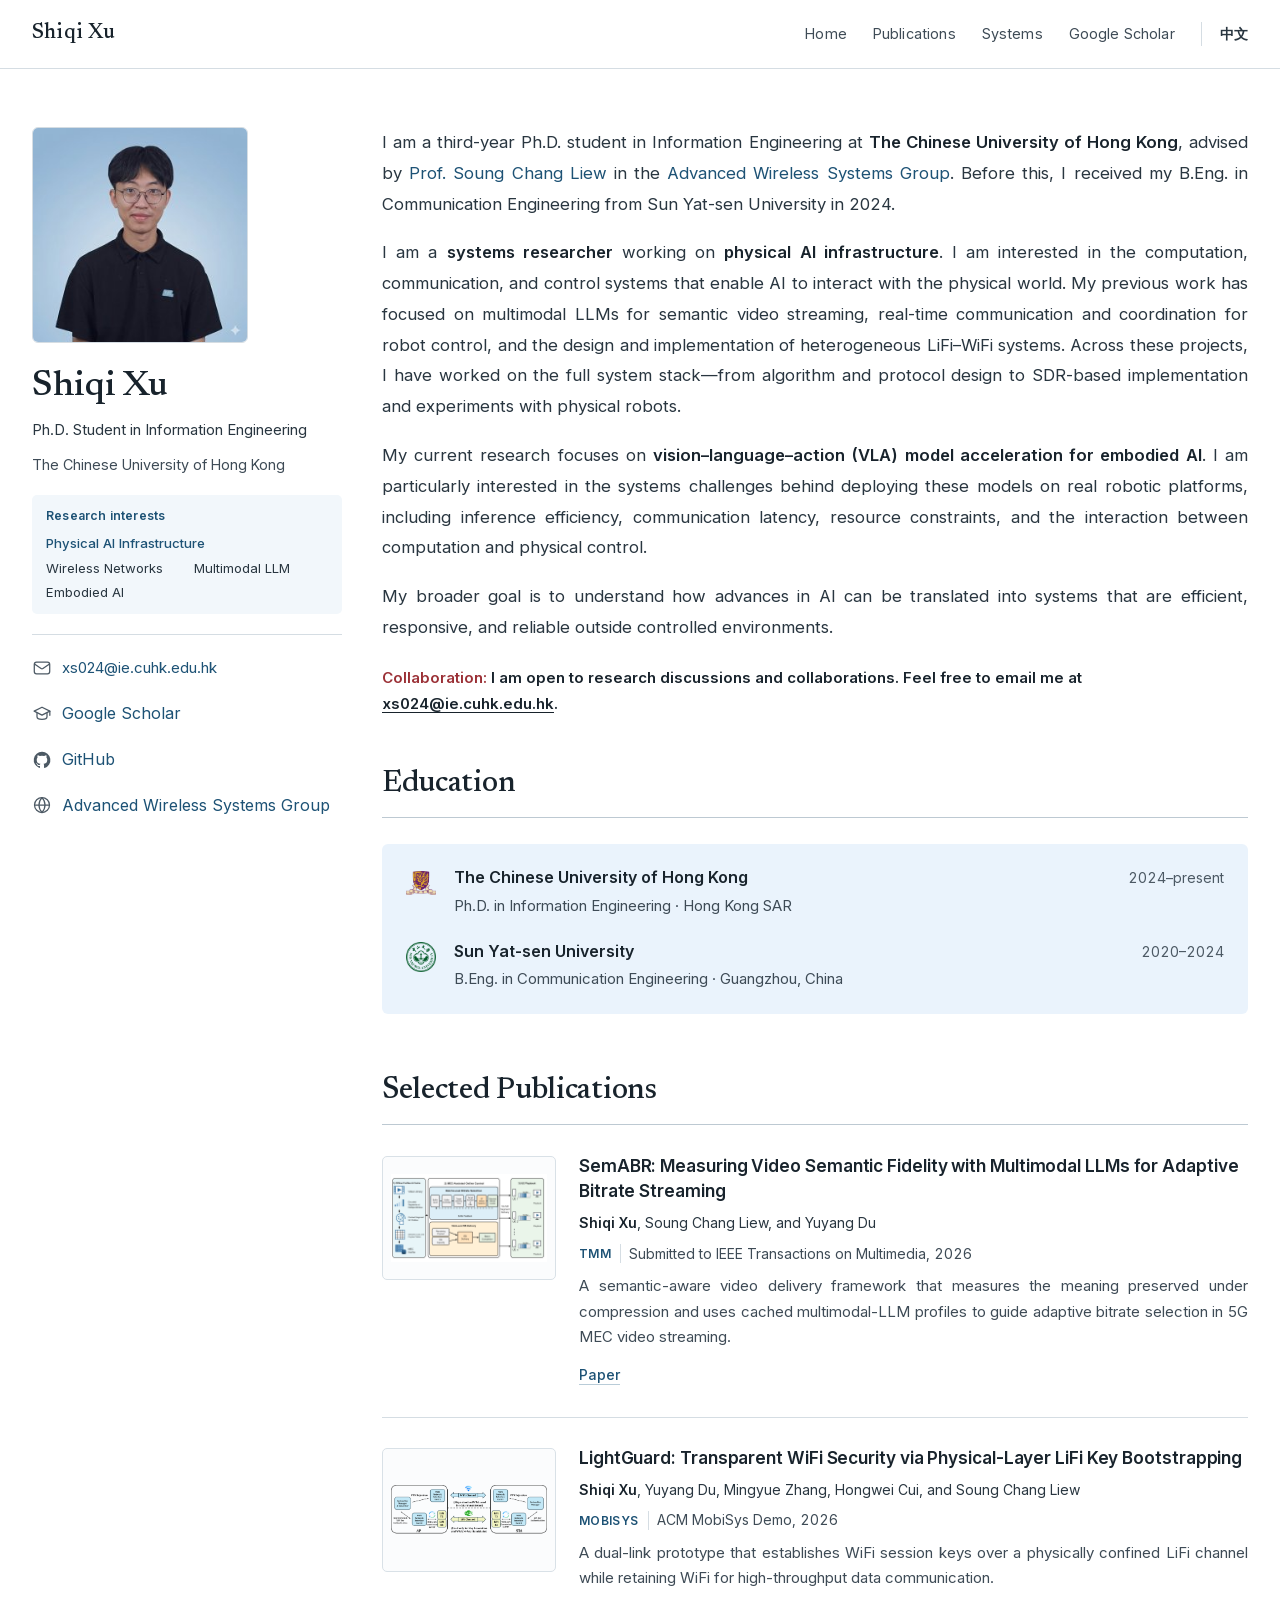
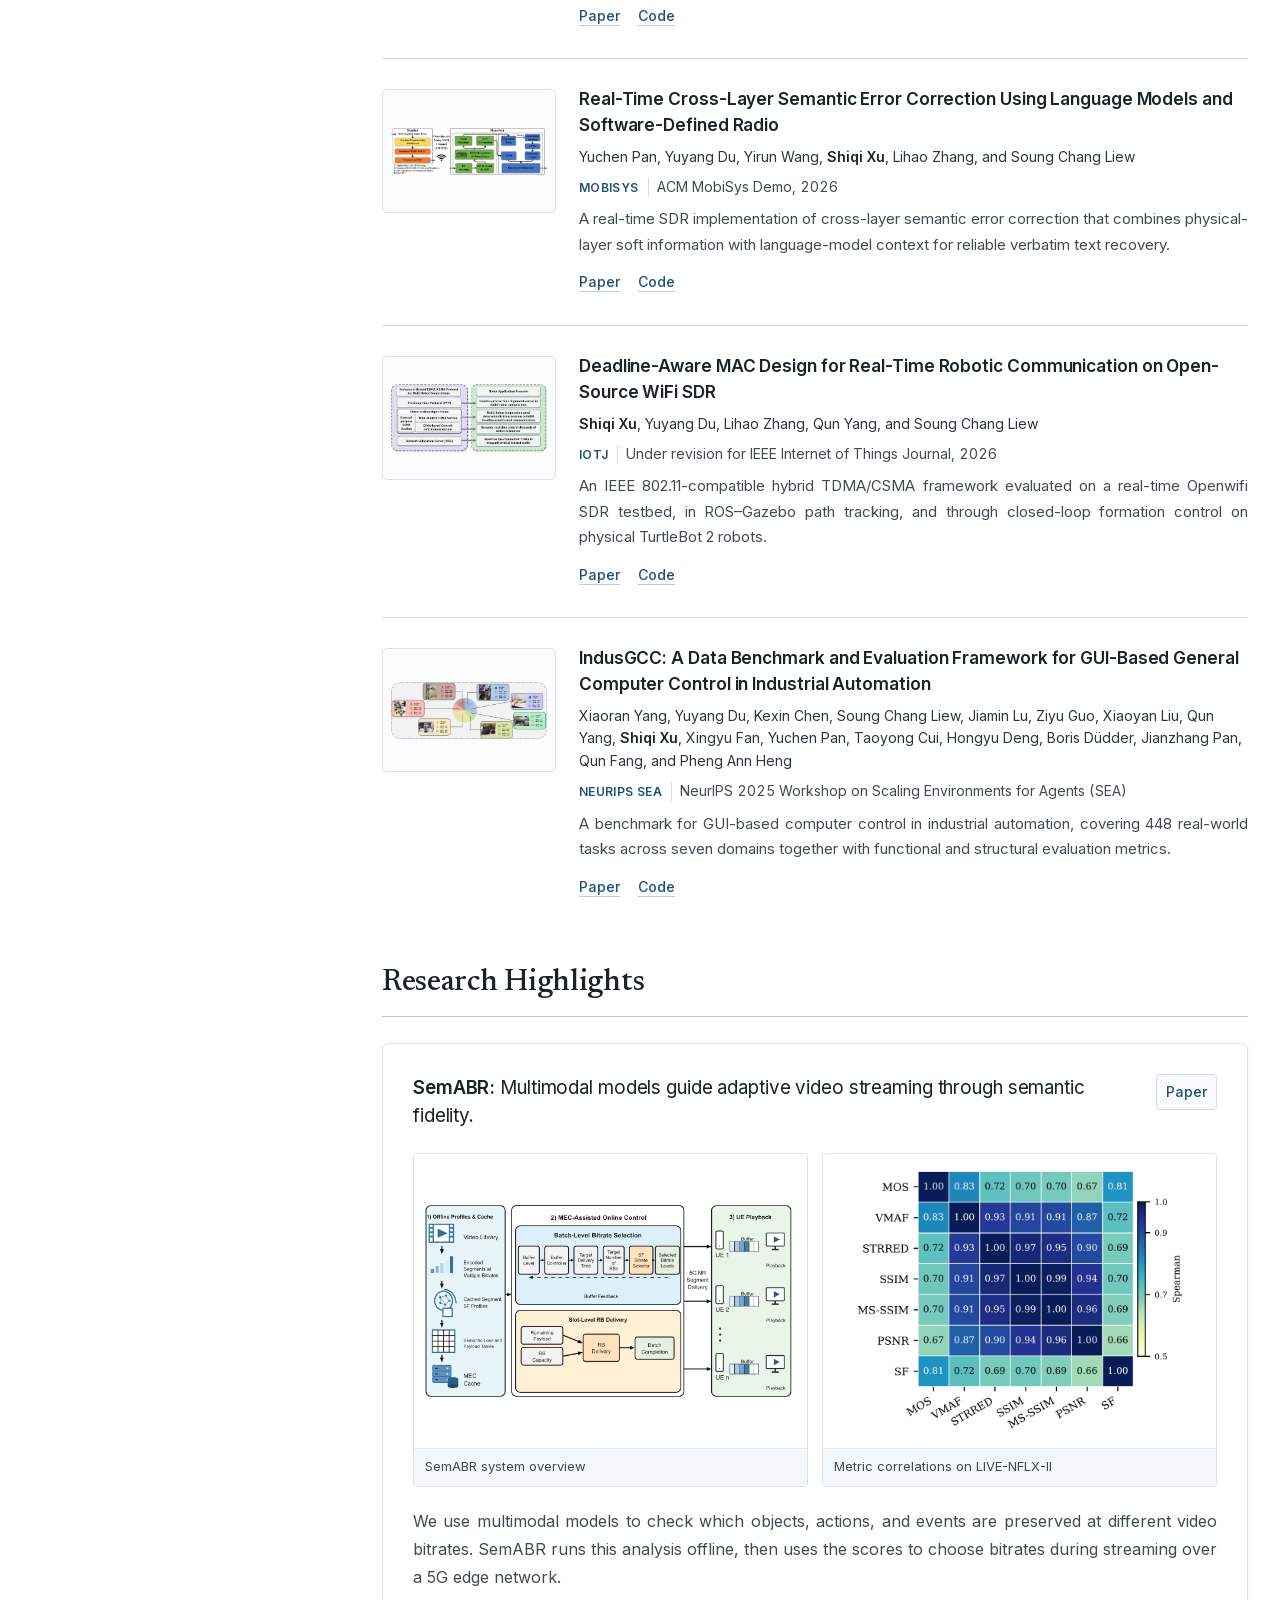
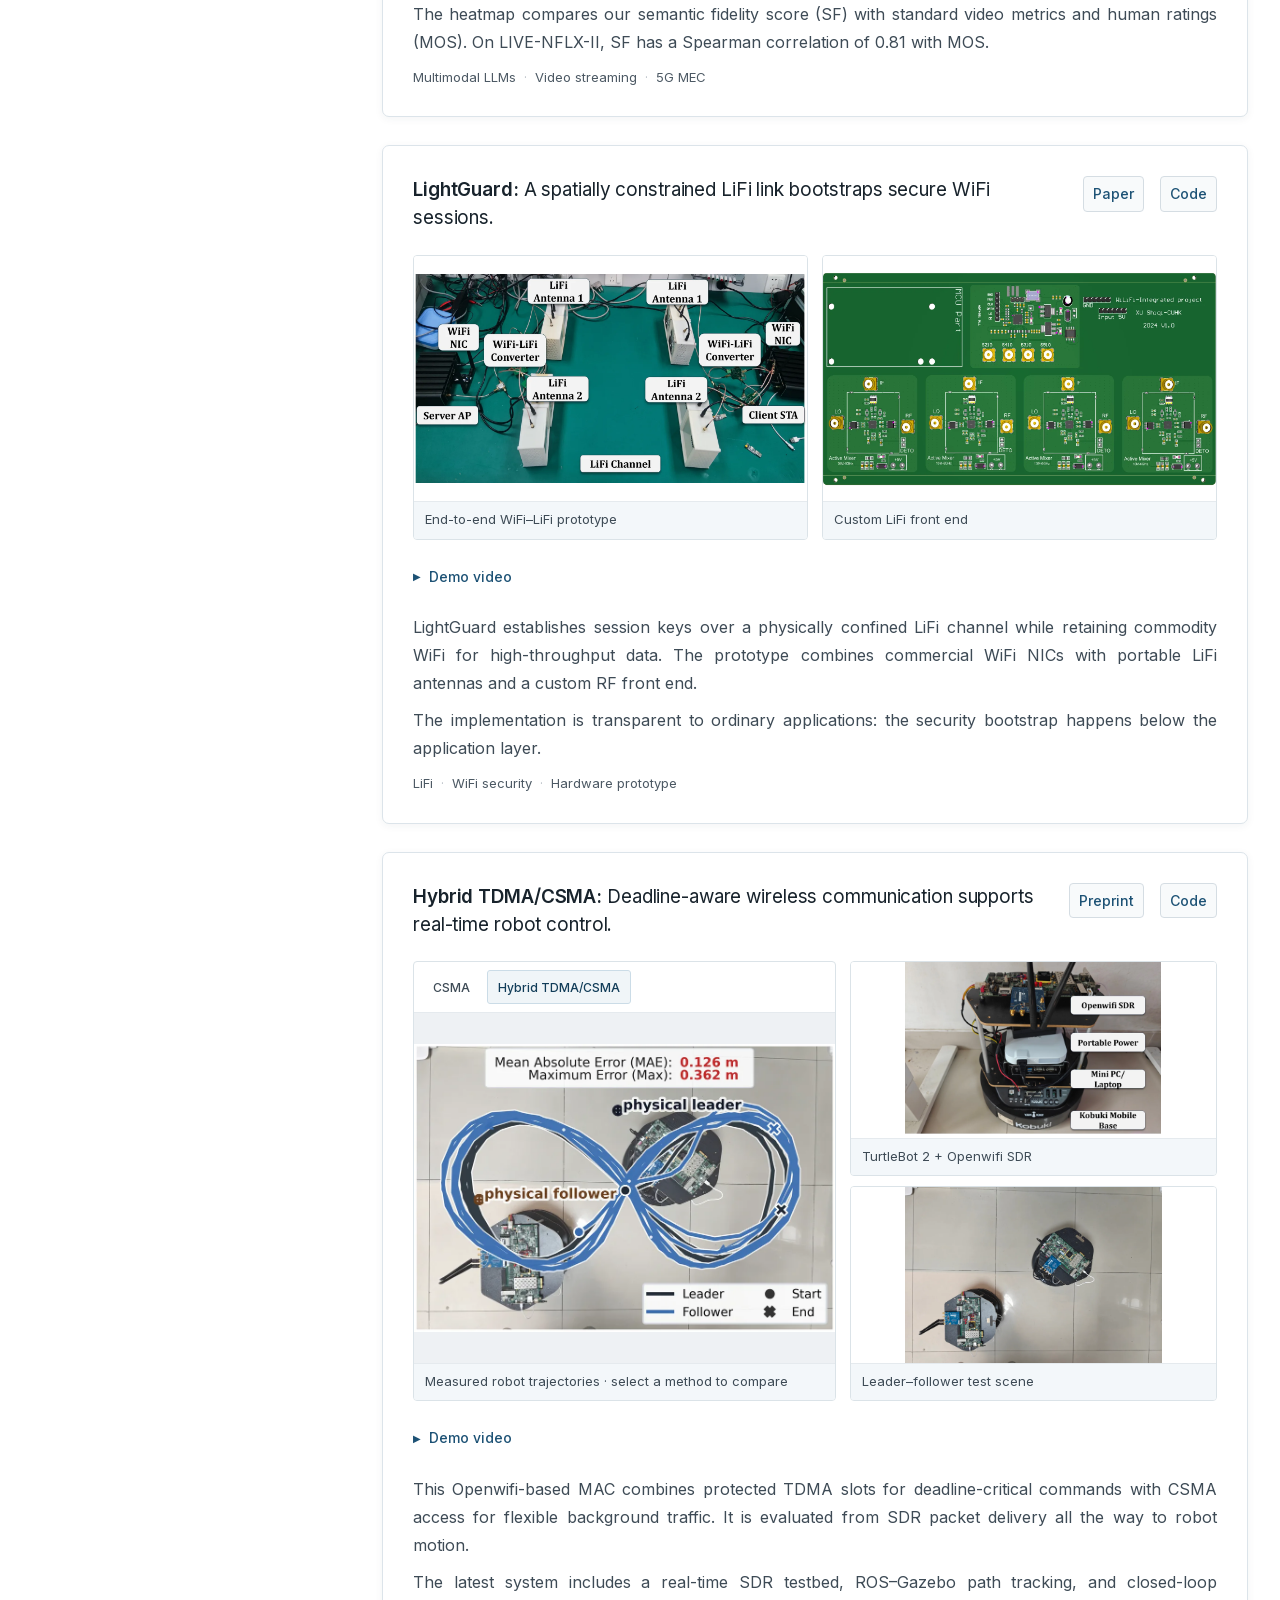
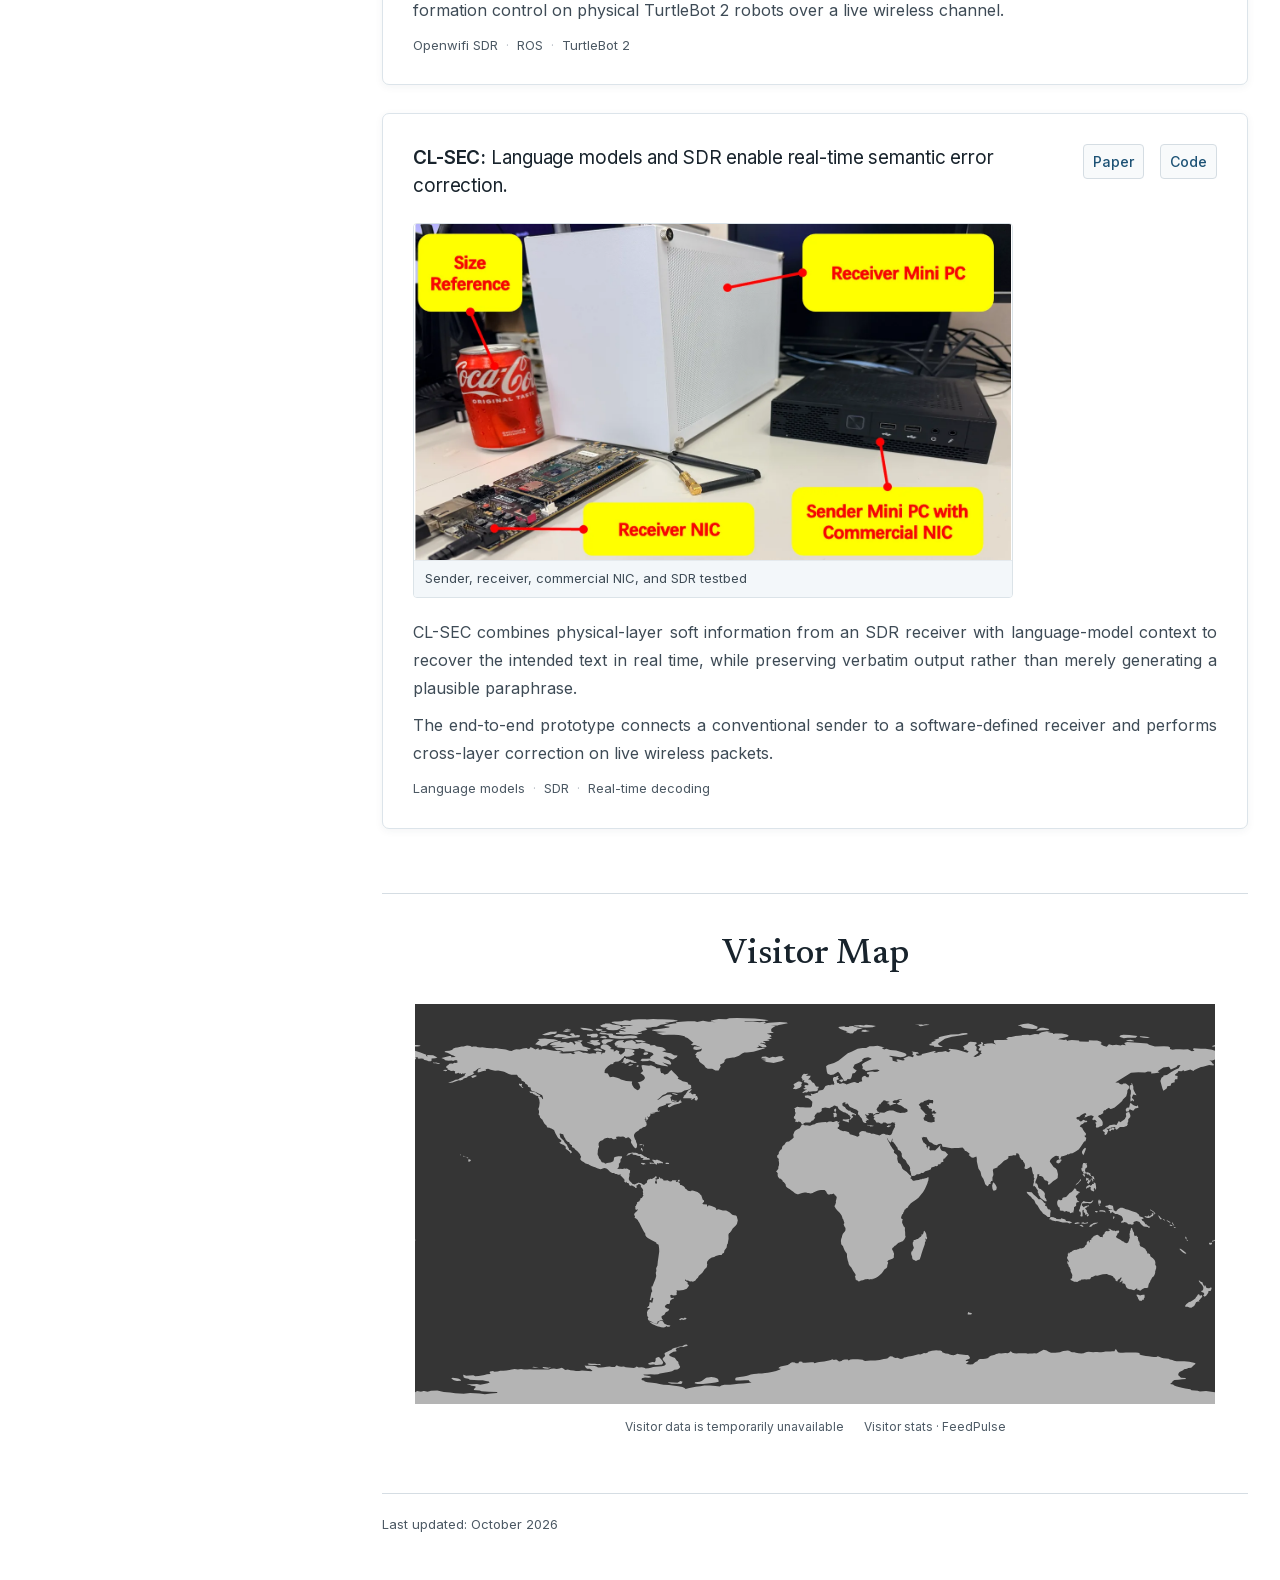
==== commit 7fa3115a: "Publish physical AI infrastructure research focus" ====
--- a/index.html
+++ b/index.html
@@ -1 +1 @@
-<!DOCTYPE html><html lang="en"><head><meta charSet="utf-8"/><meta name="viewport" content="width=device-width, initial-scale=1"/><link rel="preload" href="/_next/static/media/5f402bd2d8eef81a.p.16whm0euli40m.woff2" as="font" crossorigin="" type="font/woff2"/><link rel="preload" href="/_next/static/media/83afe278b6a6bb3c-s.p.0q-301v4kxxnr.woff2" as="font" crossorigin="" type="font/woff2"/><link rel="preload" href="/research/shiqi-scholar.jpg" as="image"/><link rel="preload" href="/research/cuhk-logo.png" as="image"/><link rel="preload" href="/research/sysu-logo.png" as="image"/><link rel="preload" href="/research/semabr-workflow.png" as="image"/><link rel="preload" href="/research/lightguard-architecture.png" as="image"/><link rel="preload" href="/research/clsec-architecture.png" as="image"/><link rel="preload" href="/research/hybrid-protocol.png" as="image"/><link rel="preload" href="/research/indusgcc-overview.png" as="image"/><link rel="stylesheet" href="/_next/static/chunks/0dt0rrl0.4_5o.css" data-precedence="next"/><link rel="preload" as="script" fetchPriority="low" href="/_next/static/chunks/0m-8oss.b~62d.js"/><script src="/_next/static/chunks/0exk0m7adlla-.js" async=""></script><script src="/_next/static/chunks/0u6dcg~qqw.-2.js" async=""></script><script src="/_next/static/chunks/0lrx.ebxwjc.y.js" async=""></script><script src="/_next/static/chunks/turbopack-05tu4i0_ov_ng.js" async=""></script><script src="/_next/static/chunks/119tyr7zlegbt.js" async=""></script><script src="/_next/static/chunks/176op1ci1oflp.js" async=""></script><script src="/_next/static/chunks/0jti15t1oajid.js" async=""></script><link rel="preload" href="https://static.cloudflareinsights.com/beacon.min.js" as="script"/><meta name="next-size-adjust" content=""/><title>Shiqi Xu — Academic Homepage</title><meta name="description" content="Shiqi Xu is a Ph.D. student at CUHK and a systems researcher working on vision-language-action model acceleration, with interests in embodied AI, wireless networks, and robotic systems."/><meta property="og:title" content="Shiqi Xu — Academic Homepage"/><meta property="og:description" content="Systems research in VLA model acceleration, embodied AI, wireless networks, and robotics."/><meta property="og:type" content="website"/><meta name="twitter:card" content="summary"/><meta name="twitter:title" content="Shiqi Xu — Academic Homepage"/><meta name="twitter:description" content="Systems research in VLA model acceleration, embodied AI, wireless networks, and robotics."/><script src="/_next/static/chunks/03~yq9q893hmn.js" noModule=""></script></head><body class="inter_7a7ef1f4-module__jjo8ZG__variable newsreader_aaf3ca1b-module__BSITRW__variable"><div hidden=""><!--$--><!--/$--></div><main id="home"><a class="skip-link" href="#main-content">Skip to content</a><header class="navbar"><div class="nav-container"><a class="navbar-name" href="#home">Shiqi Xu</a><nav aria-label="Primary navigation"><a class="nav-home" href="#home">Home</a><a href="#publications">Publications</a><a href="#systems">Systems</a><a class="nav-scholar" href="https://scholar.google.com/citations?user=-PdrGCIAAAAJ&amp;hl=en" target="_blank" rel="noreferrer">Google Scholar</a><a class="language-switch" lang="zh-CN" href="/zh/">中文</a></nav></div></header><div class="layout"><aside class="sidebar" aria-labelledby="profile-name"><img class="portrait" src="/research/shiqi-scholar.jpg" alt="Shiqi Xu" width="256" height="256"/><h1 id="profile-name">Shiqi Xu</h1><p class="role">Ph.D. Student in Information Engineering</p><p class="affiliation"><a href="https://www.ie.cuhk.edu.hk/" target="_blank" rel="noreferrer">The Chinese University of Hong Kong</a></p><div class="sidebar-interests" aria-label="Research interests"><span class="sidebar-interests-label">Research interests</span><div class="sidebar-interests-list"><span>Embedded Systems</span><span>Wireless Networks</span><span>Multimodal LLM</span><span>Embodied AI</span></div></div><ul class="side-links" aria-label="Profiles and contact"><li><a href="mailto:xs024@ie.cuhk.edu.hk"><svg viewBox="0 0 24 24" fill="none" stroke="currentColor" stroke-width="1.5" stroke-linecap="round" stroke-linejoin="round" aria-hidden="true" focusable="false"><rect x="2.75" y="5" width="18.5" height="14" rx="2.75"></rect><path d="M3.4 7.4l7.5 5.2c.67.47 1.53.47 2.2 0l7.5-5.2"></path></svg><code>xs024@ie.cuhk.edu.hk</code></a></li><li><a href="https://scholar.google.com/citations?user=-PdrGCIAAAAJ&amp;hl=en" target="_blank" rel="noreferrer"><svg viewBox="0 0 24 24" fill="none" stroke="currentColor" stroke-width="1.5" stroke-linecap="round" stroke-linejoin="round" aria-hidden="true" focusable="false"><path d="M12 3.9L2.6 8.6 12 13.3l9.4-4.7z"></path><path d="M6 11.2v4.1c0 1.7 2.7 3.1 6 3.1s6-1.4 6-3.1v-4.1"></path><path d="M21.4 8.6v4.9"></path></svg>Google Scholar</a></li><li><a href="https://github.com/Dorian47" target="_blank" rel="noreferrer"><svg viewBox="0 0 24 24" fill="currentColor" aria-hidden="true" focusable="false"><path d="M12 2.2a9.9 9.9 0 00-3.13 19.3c.5.09.68-.21.68-.47v-1.83c-2.76.6-3.34-1.17-3.34-1.17-.45-1.15-1.1-1.46-1.1-1.46-.9-.61.07-.6.07-.6 1 .07 1.52 1.02 1.52 1.02.88 1.5 2.3 1.07 2.86.82.09-.64.35-1.07.63-1.32-2.2-.25-4.52-1.1-4.52-4.9 0-1.08.39-1.97 1.02-2.66-.1-.25-.44-1.26.1-2.62 0 0 .83-.27 2.72 1.02a9.4 9.4 0 014.95 0c1.89-1.29 2.72-1.02 2.72-1.02.54 1.36.2 2.37.1 2.62.63.69 1.02 1.58 1.02 2.66 0 3.81-2.32 4.65-4.53 4.89.36.31.68.92.68 1.85v2.74c0 .26.18.57.69.47A9.9 9.9 0 0012 2.2z"></path></svg>GitHub</a></li><li><a href="https://wireless.ie.cuhk.edu.hk/" target="_blank" rel="noreferrer"><svg viewBox="0 0 24 24" fill="none" stroke="currentColor" stroke-width="1.5" stroke-linecap="round" stroke-linejoin="round" aria-hidden="true" focusable="false"><circle cx="12" cy="12" r="9"></circle><path d="M3.2 12h17.6"></path><path d="M12 3.1c2.3 2.4 3.6 5.6 3.6 8.9S14.3 18.5 12 20.9c-2.3-2.4-3.6-5.6-3.6-8.9S9.7 5.5 12 3.1z"></path></svg>Advanced Wireless Systems Group</a></li></ul></aside><div class="content" id="main-content" tabindex="-1"><section class="bio" aria-label="About"><p>I am a third-year Ph.D. student in Information Engineering at <strong>The Chinese University of Hong Kong</strong>, advised by<!-- --> <a href="https://www.ie.cuhk.edu.hk/faculty/liew-soung-chang/" target="_blank" rel="noreferrer"><span class="keep-together">Prof. Soung Chang Liew</span></a> <!-- -->in the<!-- --> <a href="https://wireless.ie.cuhk.edu.hk/" target="_blank" rel="noreferrer">Advanced Wireless Systems Group</a>. Before this, I received my B.Eng. in Communication Engineering from Sun Yat-sen University in 2024.</p><p>I am a <strong>systems researcher</strong> working at the intersection of AI, wireless communication, and embedded systems. I am interested in building intelligent systems that operate effectively under real-world constraints. My previous work has focused on multimodal LLMs for semantic video streaming, real-time communication and coordination for robot control, and the design and implementation of heterogeneous LiFi–WiFi systems. Across these projects, I have worked on the full system stack—from algorithm and protocol design to SDR-based implementation and experiments with physical robots.</p><p>More recently, my research has shifted toward <strong>vision–language–action (VLA) model acceleration for embodied AI</strong>. I am particularly interested in the systems challenges behind deploying these models on real robotic platforms, including inference efficiency, communication latency, resource constraints, and the interaction between computation and physical control.</p><p>My broader goal is to understand how advances in AI can be translated into systems that are efficient, responsive, and reliable outside controlled environments.</p><aside class="collaboration-note" aria-label="Research collaborations"><span class="collaboration-label">Collaboration:</span> <strong>I am open to research discussions and collaborations. Feel free to email me at<!-- --> <a href="mailto:xs024@ie.cuhk.edu.hk">xs024@ie.cuhk.edu.hk</a>.</strong></aside></section><section class="section" id="education"><div class="section-head"><h2>Education</h2></div><div class="education-list"><div class="education-item"><img src="/research/cuhk-logo.png" alt="CUHK emblem" width="40" height="40"/><div><div class="education-head"><h3>The Chinese University of Hong Kong</h3><em>2024–present</em></div><p class="education-meta">Ph.D. in Information Engineering · Hong Kong SAR</p></div></div><div class="education-item"><img src="/research/sysu-logo.png" alt="Sun Yat-sen University emblem" width="40" height="40"/><div><div class="education-head"><h3>Sun Yat-sen University</h3><em>2020–2024</em></div><p class="education-meta">B.Eng. in Communication Engineering · Guangzhou, China</p></div></div></div></section><section class="section" id="publications"><div class="section-head"><h2>Selected Publications</h2></div><div class="publication-list"><article class="publication-item"><div class="publication-cover"><img src="/research/semabr-workflow.png" alt="SemABR framework with offline semantic profiling and 5G resource allocation" width="720" height="480"/></div><div class="publication-copy"><h3><a href="https://arxiv.org/abs/2609.18075" target="_blank" rel="noreferrer">SemABR: Measuring Video Semantic Fidelity with Multimodal LLMs for Adaptive Bitrate Streaming</a></h3><p class="authors"><strong>Shiqi Xu</strong>, Soung Chang Liew, and Yuyang Du</p><p class="venue"><span class="venue-badge">TMM</span>Submitted to IEEE Transactions on Multimedia, 2026</p><p class="abstract">A semantic-aware video delivery framework that measures the meaning preserved under compression and uses cached multimodal-LLM profiles to guide adaptive bitrate selection in 5G MEC video streaming.</p><div class="publication-links"><a href="https://arxiv.org/abs/2609.18075" target="_blank" rel="noreferrer">paper</a></div></div></article><article class="publication-item"><div class="publication-cover"><img src="/research/lightguard-architecture.png" alt="LightGuard architecture with separate WiFi data and LiFi key-establishment channels" width="720" height="480"/></div><div class="publication-copy"><h3><a href="https://arxiv.org/abs/2604.01092" target="_blank" rel="noreferrer">LightGuard: Transparent WiFi Security via Physical-Layer LiFi Key Bootstrapping</a></h3><p class="authors"><strong>Shiqi Xu</strong>, Yuyang Du, Mingyue Zhang, Hongwei Cui, and Soung Chang Liew</p><p class="venue"><span class="venue-badge">MOBISYS</span>ACM MobiSys Demo, 2026</p><p class="abstract">A dual-link prototype that establishes WiFi session keys over a physically confined LiFi channel while retaining WiFi for high-throughput data communication.</p><div class="publication-links"><a href="https://arxiv.org/abs/2604.01092" target="_blank" rel="noreferrer">paper</a><a href="https://github.com/Dorian47/Lightguard" target="_blank" rel="noreferrer">code</a></div></div></article><article class="publication-item"><div class="publication-cover"><img src="/research/clsec-architecture.png" alt="Architecture of the real-time cross-layer semantic error correction system" width="720" height="480"/></div><div class="publication-copy"><h3><a href="https://arxiv.org/abs/2604.08419" target="_blank" rel="noreferrer">Real-Time Cross-Layer Semantic Error Correction Using Language Models and Software-Defined Radio</a></h3><p class="authors">Yuchen Pan, Yuyang Du, Yirun Wang, <strong>Shiqi Xu</strong>, Lihao Zhang, and Soung Chang Liew</p><p class="venue"><span class="venue-badge">MOBISYS</span>ACM MobiSys Demo, 2026</p><p class="abstract">A real-time SDR implementation of cross-layer semantic error correction that combines physical-layer soft information with language-model context for reliable verbatim text recovery.</p><div class="publication-links"><a href="https://arxiv.org/abs/2604.08419" target="_blank" rel="noreferrer">paper</a><a href="https://github.com/Yirun719/CL-SEC" target="_blank" rel="noreferrer">code</a></div></div></article><article class="publication-item"><div class="publication-cover"><img src="/research/hybrid-protocol.png" alt="Overview of the hybrid TDMA and CSMA protocol for multi-robot cooperation" width="720" height="480"/></div><div class="publication-copy"><h3><a href="https://arxiv.org/abs/2509.06119" target="_blank" rel="noreferrer">Deadline-Aware MAC Design for Real-Time Robotic Communication on Open-Source WiFi SDR</a></h3><p class="authors"><strong>Shiqi Xu</strong>, Yuyang Du, Lihao Zhang, Qun Yang, and Soung Chang Liew</p><p class="venue"><span class="venue-badge">IOTJ</span>Under revision for IEEE Internet of Things Journal, 2026</p><p class="abstract">An IEEE 802.11-compatible hybrid TDMA/CSMA framework evaluated on a real-time Openwifi SDR testbed, in ROS–Gazebo path tracking, and through closed-loop formation control on physical TurtleBot 2 robots.</p><div class="publication-links"><a href="https://arxiv.org/abs/2509.06119" target="_blank" rel="noreferrer">paper</a><a href="https://github.com/Dorian47/hybrid-mac-ros" target="_blank" rel="noreferrer">code</a></div></div></article><article class="publication-item"><div class="publication-cover"><img src="/research/indusgcc-overview.png" alt="Overview and statistics of the seven industrial domains in the IndusGCC dataset" width="720" height="480"/></div><div class="publication-copy"><h3><a href="https://arxiv.org/abs/2509.01199" target="_blank" rel="noreferrer">IndusGCC: A Data Benchmark and Evaluation Framework for GUI-Based General Computer Control in Industrial Automation</a></h3><p class="authors">Xiaoran Yang, Yuyang Du, Kexin Chen, Soung Chang Liew, Jiamin Lu, Ziyu Guo, Xiaoyan Liu, Qun Yang, <strong>Shiqi Xu</strong>, Xingyu Fan, Yuchen Pan, Taoyong Cui, Hongyu Deng, Boris Düdder, Jianzhang Pan, Qun Fang, and Pheng Ann Heng</p><p class="venue"><span class="venue-badge">NEURIPS SEA</span>NeurIPS 2025 Workshop on Scaling Environments for Agents (SEA)</p><p class="abstract">A benchmark for GUI-based computer control in industrial automation, covering 448 real-world tasks across seven domains together with functional and structural evaluation metrics.</p><div class="publication-links"><a href="https://arxiv.org/abs/2509.01199" target="_blank" rel="noreferrer">paper</a><a href="https://github.com/Golden-Arc/IndustrialLLM" target="_blank" rel="noreferrer">code</a></div></div></article></div></section><section class="section" id="systems"><div class="section-head"><h2>Research Highlights</h2></div><div class="system-list"><article class="system-item"><div class="system-title-row"><div><h3><span class="system-name">SemABR:</span> Multimodal models guide adaptive video streaming through semantic fidelity.</h3></div><div class="system-links"><a href="https://arxiv.org/abs/2609.18075" target="_blank" rel="noreferrer">paper</a></div></div><div class="system-layout"><div class="system-visuals semabr-visuals"><figure class="media-figure"><a href="/research/semabr-workflow.png" target="_blank" rel="noreferrer" aria-label="View the full-size SemABR workflow"><img src="/research/semabr-workflow.png" alt="SemABR workflow: offline semantic profiles and cache, MEC-assisted bitrate selection and resource-block delivery, and client playback" width="1280" height="720" loading="lazy"/></a><figcaption>SemABR system overview</figcaption></figure><figure class="media-figure"><a href="/research/semabr-correlation-matrix.png" target="_blank" rel="noreferrer" aria-label="View the full-size semantic fidelity correlation matrix"><img src="/research/semabr-correlation-matrix.png" alt="Pairwise Spearman correlation heatmap for semantic fidelity, five conventional video metrics, and mean opinion scores on LIVE-NFLX-II" width="1800" height="1459" loading="lazy"/></a><figcaption>Metric correlations on LIVE-NFLX-II</figcaption></figure></div><div class="system-copy"><p>We use multimodal models to check which objects, actions, and events are preserved at different video bitrates. SemABR runs this analysis offline, then uses the scores to choose bitrates during streaming over a 5G edge network.</p><p>The heatmap compares our semantic fidelity score (SF) with standard video metrics and human ratings (MOS). On LIVE-NFLX-II, SF has a Spearman correlation of 0.81 with MOS.</p><div class="system-tags" aria-label="SemABR technologies"><span>Multimodal LLMs</span><span>Video streaming</span><span>5G MEC</span></div></div></div></article><article class="system-item"><div class="system-title-row"><div><h3><span class="system-name">LightGuard:</span> A spatially constrained LiFi link bootstraps secure WiFi sessions.</h3></div><div class="system-links"><a href="https://arxiv.org/abs/2604.01092" target="_blank" rel="noreferrer">paper</a><a href="https://github.com/Dorian47/Lightguard" target="_blank" rel="noreferrer">code</a></div></div><div class="system-layout"><div class="system-visuals photos-only"><div class="system-gallery"><figure class="media-figure"><img src="/research/lightguard-prototype.webp" alt="LightGuard prototype with WiFi NICs, LiFi converters, and LiFi antennas" width="2048" height="1088" loading="lazy"/><figcaption>End-to-end WiFi–LiFi prototype</figcaption></figure><figure class="media-figure"><img src="/research/lightguard-lifi-pcb.webp" alt="Custom LiFi RF front-end board designed for LightGuard" width="2048" height="1088" loading="lazy"/><figcaption>Custom LiFi front end</figcaption></figure></div></div><details class="local-demo"><summary aria-label="Show or hide video: LightGuard demo">Demo video</summary></details><div class="system-copy"><p>LightGuard establishes session keys over a physically confined LiFi channel while retaining commodity WiFi for high-throughput data. The prototype combines commercial WiFi NICs with portable LiFi antennas and a custom RF front end.</p><p>The implementation is transparent to ordinary applications: the security bootstrap happens below the application layer.</p><div class="system-tags" aria-label="LightGuard technologies"><span>LiFi</span><span>WiFi security</span><span>Hardware prototype</span></div></div></div></article><article class="system-item"><div class="system-title-row"><div><h3><span class="system-name">Hybrid TDMA/CSMA:</span> Deadline-aware wireless communication supports real-time robot control.</h3></div><div class="system-links"><a href="https://arxiv.org/abs/2509.06119" target="_blank" rel="noreferrer">preprint</a><a href="https://github.com/Dorian47/hybrid-mac-ros" target="_blank" rel="noreferrer">code</a></div></div><div class="system-layout"><div class="system-visuals photos-only"><div class="hybrid-secondary-media"><figure class="media-figure trajectory-figure"><div class="trajectory-controls" role="group" aria-label="Choose trajectory comparison"><button type="button" aria-pressed="false">CSMA</button><button type="button" aria-pressed="true">Hybrid TDMA/CSMA</button></div><div class="trajectory-compare" aria-live="polite"><img src="/research/hybrid-turtlebot-hybrid.webp" alt="Measured real-robot trajectories with Hybrid TDMA/CSMA" width="1918" height="1278" loading="lazy"/></div><figcaption>Measured robot trajectories · select a method to compare</figcaption></figure><div class="hybrid-photo-stack"><figure class="media-figure"><img src="/research/hybrid-turtlebot-hardware.webp" alt="TurtleBot 2 platform equipped with an Openwifi SDR and onboard computer" width="1920" height="1280" loading="lazy"/><figcaption>TurtleBot 2 + Openwifi SDR</figcaption></figure><figure class="media-figure"><img src="/research/hybrid-turtlebot-scene.webp" alt="Two physical TurtleBot robots in the leader follower experiment" width="1920" height="1280" loading="lazy"/><figcaption>Leader–follower test scene</figcaption></figure></div></div></div><details class="local-demo"><summary aria-label="Show or hide video: Real-robot formation control comparison">Demo video</summary></details><div class="system-copy"><p>This Openwifi-based MAC combines protected TDMA slots for deadline-critical commands with CSMA access for flexible background traffic. It is evaluated from SDR packet delivery all the way to robot motion.</p><p>The latest system includes a real-time SDR testbed, ROS–Gazebo path tracking, and closed-loop formation control on physical TurtleBot 2 robots over a live wireless channel.</p><div class="system-tags" aria-label="Hybrid TDMA CSMA technologies"><span>Openwifi SDR</span><span>ROS</span><span>TurtleBot 2</span></div></div></div></article><article class="system-item"><div class="system-title-row"><div><h3><span class="system-name">CL-SEC:</span> Language models and SDR enable real-time semantic error correction.</h3></div><div class="system-links"><a href="https://arxiv.org/abs/2604.08419" target="_blank" rel="noreferrer">paper</a><a href="https://github.com/Yirun719/CL-SEC" target="_blank" rel="noreferrer">code</a></div></div><div class="system-layout"><div class="system-visuals photos-only"><figure class="media-figure system-photo-wide"><img src="/research/clsec-testbed.webp" alt="CL-SEC hardware testbed with sender and receiver mini PCs and an SDR receiver" width="2048" height="1142" loading="lazy"/><figcaption>Sender, receiver, commercial NIC, and SDR testbed</figcaption></figure></div><div class="system-copy"><p>CL-SEC combines physical-layer soft information from an SDR receiver with language-model context to recover the intended text in real time, while preserving verbatim output rather than merely generating a plausible paraphrase.</p><p>The end-to-end prototype connects a conventional sender to a software-defined receiver and performs cross-layer correction on live wireless packets.</p><div class="system-tags" aria-label="CL SEC technologies"><span>Language models</span><span>SDR</span><span>Real-time decoding</span></div></div></div></article></div></section><section class="visitor-map" id="visitors" aria-labelledby="visitor-map-heading"><h2 id="visitor-map-heading">Visitor Map</h2><div class="visitor-map-frame"><svg viewBox="0 0 1000 500" role="img" aria-labelledby="visitor-map-description"><title id="visitor-map-description">World map showing approximate visitor locations</title><image href="/research/visitor-world.svg" width="1000" height="500"></image></svg></div><div class="visitor-map-caption"><span role="status">Loading visitor locations…</span><a href="https://feed-pulse.com/site/dorian47.github.io/traffic" target="_blank" rel="noopener noreferrer">Visitor stats<!-- --> · FeedPulse</a></div></section><footer><span>Last updated: October 2026</span></footer></div></div></main><!--$--><!--/$--><script src="/_next/static/chunks/0m-8oss.b~62d.js" id="_R_" async=""></script><script>(self.__next_f=self.__next_f||[]).push([0])</script><script>self.__next_f.push([1,"1:\"$Sreact.fragment\"\n2:I[39011,[\"/_next/static/chunks/119tyr7zlegbt.js\",\"/_next/static/chunks/176op1ci1oflp.js\"],\"default\"]\n3:I[37771,[\"/_next/static/chunks/119tyr7zlegbt.js\",\"/_next/static/chunks/176op1ci1oflp.js\"],\"default\"]\n4:I[46993,[\"/_next/static/chunks/119tyr7zlegbt.js\",\"/_next/static/chunks/176op1ci1oflp.js\"],\"\"]\n5:I[64911,[\"/_next/static/chunks/119tyr7zlegbt.js\",\"/_next/static/chunks/176op1ci1oflp.js\",\"/_next/static/chunks/0jti15t1oajid.js\"],\"\"]\ne:I[65857,[\"/_next/static/chunks/119tyr7zlegbt.js\",\"/_next/static/chunks/176op1ci1oflp.js\"],\"default\",1]\n:HL[\"/_next/static/chunks/0dt0rrl0.4_5o.css\",\"style\"]\n:HL[\"/_next/static/media/5f402bd2d8eef81a.p.16whm0euli40m.woff2\",\"font\",{\"crossOrigin\":\"\",\"type\":\"font/woff2\"}]\n:HL[\"/_next/static/media/83afe278b6a6bb3c-s.p.0q-301v4kxxnr.woff2\",\"font\",{\"crossOrigin\":\"\",\"type\":\"font/woff2\"}]\n:HL[\"/research/shiqi-scholar.jpg\",\"image\"]\n"])</script><script>self.__next_f.push([1,"0:{\"P\":null,\"c\":[\"\",\"\"],\"q\":\"\",\"i\":false,\"f\":[[[\"\",{\"children\":[\"__PAGE__\",{}]},\"$undefined\",\"$undefined\",16],[[\"$\",\"$1\",\"c\",{\"children\":[[[\"$\",\"link\",\"0\",{\"rel\":\"stylesheet\",\"href\":\"/_next/static/chunks/0dt0rrl0.4_5o.css\",\"precedence\":\"next\",\"crossOrigin\":\"$undefined\",\"nonce\":\"$undefined\"}],[\"$\",\"script\",\"script-0\",{\"src\":\"/_next/static/chunks/119tyr7zlegbt.js\",\"async\":true,\"nonce\":\"$undefined\"}],[\"$\",\"script\",\"script-1\",{\"src\":\"/_next/static/chunks/176op1ci1oflp.js\",\"async\":true,\"nonce\":\"$undefined\"}]],[\"$\",\"html\",null,{\"lang\":\"en\",\"children\":[\"$\",\"body\",null,{\"className\":\"inter_7a7ef1f4-module__jjo8ZG__variable newsreader_aaf3ca1b-module__BSITRW__variable\",\"children\":[[\"$\",\"$L2\",null,{\"parallelRouterKey\":\"children\",\"error\":\"$undefined\",\"errorStyles\":\"$undefined\",\"errorScripts\":\"$undefined\",\"template\":[\"$\",\"$L3\",null,{}],\"templateStyles\":\"$undefined\",\"templateScripts\":\"$undefined\",\"notFound\":[[[\"$\",\"title\",null,{\"children\":\"404: This page could not be found.\"}],[\"$\",\"div\",null,{\"style\":{\"fontFamily\":\"system-ui,\\\"Segoe UI\\\",Roboto,Helvetica,Arial,sans-serif,\\\"Apple Color Emoji\\\",\\\"Segoe UI Emoji\\\"\",\"height\":\"100vh\",\"textAlign\":\"center\",\"display\":\"flex\",\"flexDirection\":\"column\",\"alignItems\":\"center\",\"justifyContent\":\"center\"},\"children\":[\"$\",\"div\",null,{\"children\":[[\"$\",\"style\",null,{\"dangerouslySetInnerHTML\":{\"__html\":\"body{color:#000;background:#fff;margin:0}.next-error-h1{border-right:1px solid rgba(0,0,0,.3)}@media (prefers-color-scheme:dark){body{color:#fff;background:#000}.next-error-h1{border-right:1px solid rgba(255,255,255,.3)}}\"}}],[\"$\",\"h1\",null,{\"className\":\"next-error-h1\",\"style\":{\"display\":\"inline-block\",\"margin\":\"0 20px 0 0\",\"padding\":\"0 23px 0 0\",\"fontSize\":24,\"fontWeight\":500,\"verticalAlign\":\"top\",\"lineHeight\":\"49px\"},\"children\":404}],[\"$\",\"div\",null,{\"style\":{\"display\":\"inline-block\"},\"children\":[\"$\",\"h2\",null,{\"style\":{\"fontSize\":14,\"fontWeight\":400,\"lineHeight\":\"49px\",\"margin\":0},\"children\":\"This page could not be found.\"}]}]]}]}]],[]],\"forbidden\":\"$undefined\",\"unauthorized\":\"$undefined\"}],[\"$\",\"$L4\",null,{\"id\":\"cloudflare-web-analytics\",\"type\":\"module\",\"src\":\"https://static.cloudflareinsights.com/beacon.min.js\",\"data-cf-beacon\":\"{\\\"token\\\":\\\"cc21f5e84cb646fd9480a26832fd0f0e\\\"}\",\"strategy\":\"afterInteractive\"}]]}]}]]}],{\"children\":[[\"$\",\"$1\",\"c\",{\"children\":[[\"$\",\"main\",null,{\"id\":\"home\",\"children\":[[\"$\",\"a\",null,{\"className\":\"skip-link\",\"href\":\"#main-content\",\"children\":\"Skip to content\"}],[\"$\",\"header\",null,{\"className\":\"navbar\",\"children\":[\"$\",\"div\",null,{\"className\":\"nav-container\",\"children\":[[\"$\",\"a\",null,{\"className\":\"navbar-name\",\"href\":\"#home\",\"children\":\"Shiqi Xu\"}],[\"$\",\"nav\",null,{\"aria-label\":\"Primary navigation\",\"children\":[[\"$\",\"a\",null,{\"className\":\"nav-home\",\"href\":\"#home\",\"children\":\"Home\"}],false,[\"$\",\"a\",null,{\"href\":\"#publications\",\"children\":\"Publications\"}],[\"$\",\"a\",null,{\"href\":\"#systems\",\"children\":\"Systems\"}],[\"$\",\"a\",null,{\"className\":\"nav-scholar\",\"href\":\"https://scholar.google.com/citations?user=-PdrGCIAAAAJ\u0026hl=en\",\"target\":\"_blank\",\"rel\":\"noreferrer\",\"children\":\"Google Scholar\"}],[\"$\",\"$L5\",null,{\"className\":\"language-switch\",\"href\":\"/zh\",\"lang\":\"zh-CN\",\"children\":\"中文\"}]]}]]}]}],[\"$\",\"div\",null,{\"className\":\"layout\",\"children\":[[\"$\",\"aside\",null,{\"className\":\"sidebar\",\"aria-labelledby\":\"profile-name\",\"children\":[[\"$\",\"img\",null,{\"className\":\"portrait\",\"src\":\"/research/shiqi-scholar.jpg\",\"alt\":\"Shiqi Xu\",\"width\":\"256\",\"height\":\"256\"}],[\"$\",\"h1\",null,{\"id\":\"profile-name\",\"children\":\"Shiqi Xu\"}],[\"$\",\"p\",null,{\"className\":\"role\",\"children\":\"Ph.D. Student in Information Engineering\"}],[\"$\",\"p\",null,{\"className\":\"affiliation\",\"children\":[\"$\",\"a\",null,{\"className\":\"$undefined\",\"href\":\"https://www.ie.cuhk.edu.hk/\",\"target\":\"_blank\",\"rel\":\"noreferrer\",\"children\":\"The Chinese University of Hong Kong\"}]}],[\"$\",\"div\",null,{\"className\":\"sidebar-interests\",\"aria-label\":\"Research interests\",\"children\":[[\"$\",\"span\",null,{\"className\":\"sidebar-interests-label\",\"children\":\"Research interests\"}],[\"$\",\"div\",null,{\"className\":\"sidebar-interests-list\",\"children\":[[\"$\",\"span\",null,{\"children\":\"Embedded Systems\"}],[\"$\",\"span\",null,{\"children\":\"Wireless Networks\"}],[\"$\",\"span\",null,{\"children\":\"Multimodal LLM\"}],[\"$\",\"span\",null,{\"children\":\"Embodied AI\"}]]}]]}],[\"$\",\"ul\",null,{\"className\":\"side-links\",\"aria-label\":\"Profiles and contact\",\"children\":[[\"$\",\"li\",null,{\"children\":[\"$\",\"a\",null,{\"href\":\"mailto:xs024@ie.cuhk.edu.hk\",\"children\":[[\"$\",\"svg\",null,{\"viewBox\":\"0 0 24 24\",\"fill\":\"none\",\"stroke\":\"currentColor\",\"strokeWidth\":1.5,\"strokeLinecap\":\"round\",\"strokeLinejoin\":\"round\",\"aria-hidden\":true,\"focusable\":false,\"className\":\"$undefined\",\"children\":[[\"$\",\"rect\",null,{\"x\":\"2.75\",\"y\":\"5\",\"width\":\"18.5\",\"height\":\"14\",\"rx\":\"2.75\"}],[\"$\",\"path\",null,{\"d\":\"M3.4 7.4l7.5 5.2c.67.47 1.53.47 2.2 0l7.5-5.2\"}]]}],\"$L6\"]}]}],\"$L7\",\"$L8\",\"$L9\"]}]]}],\"$La\"]}]]}],[\"$Lb\"],\"$Lc\"]}],{},null,false,null]},null,false,null],\"$Ld\",false]],\"m\":\"$undefined\",\"G\":[\"$e\",[\"$Lf\"]],\"S\":true,\"h\":null,\"s\":\"$undefined\",\"l\":\"$undefined\",\"p\":\"$undefined\",\"d\":\"$undefined\",\"b\":\"PiXskQkHyfuK8zCY8nMXw\"}\n"])</script><script>self.__next_f.push([1,"19:I[6391,[\"/_next/static/chunks/119tyr7zlegbt.js\",\"/_next/static/chunks/176op1ci1oflp.js\"],\"OutletBoundary\"]\n1a:\"$Sreact.suspense\"\n1c:I[6391,[\"/_next/static/chunks/119tyr7zlegbt.js\",\"/_next/static/chunks/176op1ci1oflp.js\"],\"ViewportBoundary\"]\n1e:I[6391,[\"/_next/static/chunks/119tyr7zlegbt.js\",\"/_next/static/chunks/176op1ci1oflp.js\"],\"MetadataBoundary\"]\n:HL[\"/research/cuhk-logo.png\",\"image\"]\n:HL[\"/research/sysu-logo.png\",\"image\"]\n6:[\"$\",\"code\",null,{\"children\":\"xs024@ie.cuhk.edu.hk\"}]\n7:[\"$\",\"li\",null,{\"children\":[\"$\",\"a\",null,{\"className\":\"$undefined\",\"href\":\"https://scholar.google.com/citations?user=-PdrGCIAAAAJ\u0026hl=en\",\"target\":\"_blank\",\"rel\":\"noreferrer\",\"children\":[[\"$\",\"svg\",null,{\"viewBox\":\"0 0 24 24\",\"fill\":\"none\",\"stroke\":\"currentColor\",\"strokeWidth\":1.5,\"strokeLinecap\":\"round\",\"strokeLinejoin\":\"round\",\"aria-hidden\":true,\"focusable\":false,\"className\":\"$undefined\",\"children\":[[\"$\",\"path\",null,{\"d\":\"M12 3.9L2.6 8.6 12 13.3l9.4-4.7z\"}],[\"$\",\"path\",null,{\"d\":\"M6 11.2v4.1c0 1.7 2.7 3.1 6 3.1s6-1.4 6-3.1v-4.1\"}],[\"$\",\"path\",null,{\"d\":\"M21.4 8.6v4.9\"}]]}],\"Google Scholar\"]}]}]\n8:[\"$\",\"li\",null,{\"children\":[\"$\",\"a\",null,{\"className\":\"$undefined\",\"href\":\"https://github.com/Dorian47\",\"target\":\"_blank\",\"rel\":\"noreferrer\",\"children\":[[\"$\",\"svg\",null,{\"viewBox\":\"0 0 24 24\",\"fill\":\"currentColor\",\"aria-hidden\":\"true\",\"focusable\":\"false\",\"className\":\"$undefined\",\"children\":[\"$\",\"path\",null,{\"d\":\"M12 2.2a9.9 9.9 0 00-3.13 19.3c.5.09.68-.21.68-.47v-1.83c-2.76.6-3.34-1.17-3.34-1.17-.45-1.15-1.1-1.46-1.1-1.46-.9-.61.07-.6.07-.6 1 .07 1.52 1.02 1.52 1.02.88 1.5 2.3 1.07 2.86.82.09-.64.35-1.07.63-1.32-2.2-.25-4.52-1.1-4.52-4.9 0-1.08.39-1.97 1.02-2.66-.1-.25-.44-1.26.1-2.62 0 0 .83-.27 2.72 1.02a9.4 9.4 0 014.95 0c1.89-1.29 2.72-1.02 2.72-1.02.54 1.36.2 2.37.1 2.62.63.69 1.02 1.58 1.02 2.66 0 3.81-2.32 4.65-4.53 4.89.36.31.68.92.68 1.85v2.74c0 .26.18.57.69.47A9.9 9.9 0 0012 2.2z\"}]}],\"GitHub\"]}]}]\n9:[\"$\",\"li\",null,{\"children\":[\"$\",\"a\",null,{\"className\":\"$undefined\",\"href\":\"https://wireless.ie.cuhk.edu.hk/\",\"target\":\"_blank\",\"rel\":\"noreferrer\",\"children\":[[\"$\",\"svg\",null,{\"viewBox\":\"0 0 24 24\",\"fill\":\"none\",\"stroke\":\"currentColor\",\"strokeWidth\":1.5,\"strokeLinecap\":\"round\",\"strokeLinejoin\":\"round\",\"aria-hidden\":true,\"focusable\":false,\"className\":\"$undefined\",\"children\":[[\"$\",\"circle\",null,{\"cx\":\"12\",\"cy\":\"12\",\"r\":\"9\"}],[\"$\",\"path\",null,{\"d\":\"M3.2 12h17.6\"}],[\"$\",\"path\",null,{\"d\":\"M12 3.1c2.3 2.4 3.6 5.6 3.6 8.9S14.3 18.5 12 20.9c-2.3-2.4-3.6-5.6-3.6-8.9S9.7 5.5 12 3.1z\"}]]}],\"Advanced Wireless Systems Group\"]}]}]\n"])</script><script>self.__next_f.push([1,"a:[\"$\",\"div\",null,{\"className\":\"content\",\"id\":\"main-content\",\"tabIndex\":-1,\"children\":[[\"$\",\"section\",null,{\"className\":\"bio\",\"aria-label\":\"About\",\"children\":[[\"$\",\"p\",null,{\"children\":[\"I am a third-year Ph.D. student in Information Engineering at \",[\"$\",\"strong\",null,{\"children\":\"The Chinese University of Hong Kong\"}],\", advised by\",\" \",[\"$\",\"a\",null,{\"className\":\"$undefined\",\"href\":\"https://www.ie.cuhk.edu.hk/faculty/liew-soung-chang/\",\"target\":\"_blank\",\"rel\":\"noreferrer\",\"children\":[\"$\",\"span\",null,{\"className\":\"keep-together\",\"children\":\"Prof. Soung Chang Liew\"}]}],\" \",\"in the\",\" \",[\"$\",\"a\",null,{\"className\":\"$undefined\",\"href\":\"https://wireless.ie.cuhk.edu.hk/\",\"target\":\"_blank\",\"rel\":\"noreferrer\",\"children\":\"Advanced Wireless Systems Group\"}],\". Before this, I received my B.Eng. in Communication Engineering from Sun Yat-sen University in 2024.\"]}],[\"$\",\"p\",null,{\"children\":[\"I am a \",[\"$\",\"strong\",null,{\"children\":\"systems researcher\"}],\" working at the intersection of AI, wireless communication, and embedded systems. I am interested in building intelligent systems that operate effectively under real-world constraints. My previous work has focused on multimodal LLMs for semantic video streaming, real-time communication and coordination for robot control, and the design and implementation of heterogeneous LiFi–WiFi systems. Across these projects, I have worked on the full system stack—from algorithm and protocol design to SDR-based implementation and experiments with physical robots.\"]}],[\"$\",\"p\",null,{\"children\":[\"More recently, my research has shifted toward \",[\"$\",\"strong\",null,{\"children\":\"vision–language–action (VLA) model acceleration for embodied AI\"}],\". I am particularly interested in the systems challenges behind deploying these models on real robotic platforms, including inference efficiency, communication latency, resource constraints, and the interaction between computation and physical control.\"]}],[\"$\",\"p\",null,{\"children\":\"My broader goal is to understand how advances in AI can be translated into systems that are efficient, responsive, and reliable outside controlled environments.\"}],[\"$\",\"aside\",null,{\"className\":\"collaboration-note\",\"aria-label\":\"Research collaborations\",\"children\":[[\"$\",\"span\",null,{\"className\":\"collaboration-label\",\"children\":\"Collaboration:\"}],\" \",[\"$\",\"strong\",null,{\"children\":[\"I am open to research discussions and collaborations. Feel free to email me at\",\" \",[\"$\",\"a\",null,{\"href\":\"mailto:xs024@ie.cuhk.edu.hk\",\"children\":\"xs024@ie.cuhk.edu.hk\"}],\".\"]}]]}]]}],[\"$\",\"section\",null,{\"className\":\"section\",\"id\":\"education\",\"children\":[[\"$\",\"div\",null,{\"className\":\"section-head\",\"children\":[\"$\",\"h2\",null,{\"children\":\"Education\"}]}],[\"$\",\"div\",null,{\"className\":\"education-list\",\"children\":[[\"$\",\"div\",null,{\"className\":\"education-item\",\"children\":[[\"$\",\"img\",null,{\"src\":\"/research/cuhk-logo.png\",\"alt\":\"CUHK emblem\",\"width\":\"40\",\"height\":\"40\"}],[\"$\",\"div\",null,{\"children\":[[\"$\",\"div\",null,{\"className\":\"education-head\",\"children\":[[\"$\",\"h3\",null,{\"children\":\"The Chinese University of Hong Kong\"}],[\"$\",\"em\",null,{\"children\":\"2024–present\"}]]}],[\"$\",\"p\",null,{\"className\":\"education-meta\",\"children\":\"Ph.D. in Information Engineering · Hong Kong SAR\"}]]}]]}],[\"$\",\"div\",null,{\"className\":\"education-item\",\"children\":[[\"$\",\"img\",null,{\"src\":\"/research/sysu-logo.png\",\"alt\":\"Sun Yat-sen University emblem\",\"width\":\"40\",\"height\":\"40\"}],[\"$\",\"div\",null,{\"children\":[[\"$\",\"div\",null,{\"className\":\"education-head\",\"children\":[[\"$\",\"h3\",null,{\"children\":\"Sun Yat-sen University\"}],[\"$\",\"em\",null,{\"children\":\"2020–2024\"}]]}],[\"$\",\"p\",null,{\"className\":\"education-meta\",\"children\":\"B.Eng. in Communication Engineering · Guangzhou, China\"}]]}]]}]]}]]}],[\"$\",\"section\",null,{\"className\":\"section\",\"id\":\"publications\",\"children\":[[\"$\",\"div\",null,{\"className\":\"section-head\",\"children\":[\"$\",\"h2\",null,{\"children\":\"Selected Publications\"}]}],[\"$\",\"div\",null,{\"className\":\"publication-list\",\"children\":[[\"$\",\"article\",\"SemABR: Measuring Video Semantic Fidelity with Multimodal LLMs for Adaptive Bitrate Streaming\",{\"className\":\"publication-item\",\"children\":[\"$L10\",\"$L11\"]}],\"$L12\",\"$L13\",\"$L14\",\"$L15\"]}]]}],\"$L16\",false,false,\"$L17\",\"$L18\"]}]\n"])</script><script>self.__next_f.push([1,"b:[\"$\",\"script\",\"script-0\",{\"src\":\"/_next/static/chunks/0jti15t1oajid.js\",\"async\":true,\"nonce\":\"$undefined\"}]\nc:[\"$\",\"$L19\",null,{\"children\":[\"$\",\"$1a\",null,{\"name\":\"Next.MetadataOutlet\",\"children\":\"$@1b\"}]}]\nd:[\"$\",\"$1\",\"h\",{\"children\":[null,[\"$\",\"$L1c\",null,{\"children\":\"$L1d\"}],[\"$\",\"div\",null,{\"hidden\":true,\"children\":[\"$\",\"$L1e\",null,{\"children\":[\"$\",\"$1a\",null,{\"name\":\"Next.Metadata\",\"children\":\"$L1f\"}]}]}],[\"$\",\"meta\",null,{\"name\":\"next-size-adjust\",\"content\":\"\"}]]}]\nf:[\"$\",\"link\",\"0\",{\"rel\":\"stylesheet\",\"href\":\"/_next/static/chunks/0dt0rrl0.4_5o.css\",\"precedence\":\"next\",\"crossOrigin\":\"$undefined\",\"nonce\":\"$undefined\"}]\n"])</script><script>self.__next_f.push([1,"20:I[37055,[\"/_next/static/chunks/119tyr7zlegbt.js\",\"/_next/static/chunks/176op1ci1oflp.js\",\"/_next/static/chunks/0jti15t1oajid.js\"],\"default\"]\n24:I[59642,[\"/_next/static/chunks/119tyr7zlegbt.js\",\"/_next/static/chunks/176op1ci1oflp.js\",\"/_next/static/chunks/0jti15t1oajid.js\"],\"default\"]\n:HL[\"/research/semabr-workflow.png\",\"image\"]\n:HL[\"/research/lightguard-architecture.png\",\"image\"]\n:HL[\"/research/clsec-architecture.png\",\"image\"]\n:HL[\"/research/hybrid-protocol.png\",\"image\"]\n:HL[\"/research/indusgcc-overview.png\",\"image\"]\n10:[\"$\",\"div\",null,{\"className\":\"publication-cover\",\"children\":[\"$\",\"img\",null,{\"src\":\"/research/semabr-workflow.png\",\"alt\":\"SemABR framework with offline semantic profiling and 5G resource allocation\",\"width\":\"720\",\"height\":\"480\"}]}]\n11:[\"$\",\"div\",null,{\"className\":\"publication-copy\",\"children\":[[\"$\",\"h3\",null,{\"children\":[\"$\",\"a\",null,{\"className\":\"$undefined\",\"href\":\"https://arxiv.org/abs/2609.18075\",\"target\":\"_blank\",\"rel\":\"noreferrer\",\"children\":\"SemABR: Measuring Video Semantic Fidelity with Multimodal LLMs for Adaptive Bitrate Streaming\"}]}],[\"$\",\"p\",null,{\"className\":\"authors\",\"children\":[\"\",[\"$\",\"strong\",null,{\"children\":\"Shiqi Xu\"}],\", Soung Chang Liew, and Yuyang Du\"]}],[\"$\",\"p\",null,{\"className\":\"venue\",\"children\":[[\"$\",\"span\",null,{\"className\":\"venue-badge\",\"children\":\"TMM\"}],\"Submitted to IEEE Transactions on Multimedia, 2026\"]}],[\"$\",\"p\",null,{\"className\":\"abstract\",\"children\":\"A semantic-aware video delivery framework that measures the meaning preserved under compression and uses cached multimodal-LLM profiles to guide adaptive bitrate selection in 5G MEC video streaming.\"}],[\"$\",\"div\",null,{\"className\":\"publication-links\",\"children\":[[\"$\",\"a\",\"paper\",{\"className\":\"$undefined\",\"href\":\"https://arxiv.org/abs/2609.18075\",\"target\":\"_blank\",\"rel\":\"noreferrer\",\"children\":\"paper\"}]]}]]}]\n"])</script><script>self.__next_f.push([1,"12:[\"$\",\"article\",\"LightGuard: Transparent WiFi Security via Physical-Layer LiFi Key Bootstrapping\",{\"className\":\"publication-item\",\"children\":[[\"$\",\"div\",null,{\"className\":\"publication-cover\",\"children\":[\"$\",\"img\",null,{\"src\":\"/research/lightguard-architecture.png\",\"alt\":\"LightGuard architecture with separate WiFi data and LiFi key-establishment channels\",\"width\":\"720\",\"height\":\"480\"}]}],[\"$\",\"div\",null,{\"className\":\"publication-copy\",\"children\":[[\"$\",\"h3\",null,{\"children\":[\"$\",\"a\",null,{\"className\":\"$undefined\",\"href\":\"https://arxiv.org/abs/2604.01092\",\"target\":\"_blank\",\"rel\":\"noreferrer\",\"children\":\"LightGuard: Transparent WiFi Security via Physical-Layer LiFi Key Bootstrapping\"}]}],[\"$\",\"p\",null,{\"className\":\"authors\",\"children\":[\"\",[\"$\",\"strong\",null,{\"children\":\"Shiqi Xu\"}],\", Yuyang Du, Mingyue Zhang, Hongwei Cui, and Soung Chang Liew\"]}],[\"$\",\"p\",null,{\"className\":\"venue\",\"children\":[[\"$\",\"span\",null,{\"className\":\"venue-badge\",\"children\":\"MOBISYS\"}],\"ACM MobiSys Demo, 2026\"]}],[\"$\",\"p\",null,{\"className\":\"abstract\",\"children\":\"A dual-link prototype that establishes WiFi session keys over a physically confined LiFi channel while retaining WiFi for high-throughput data communication.\"}],[\"$\",\"div\",null,{\"className\":\"publication-links\",\"children\":[[\"$\",\"a\",\"paper\",{\"className\":\"$undefined\",\"href\":\"https://arxiv.org/abs/2604.01092\",\"target\":\"_blank\",\"rel\":\"noreferrer\",\"children\":\"paper\"}],[\"$\",\"a\",\"code\",{\"className\":\"$undefined\",\"href\":\"https://github.com/Dorian47/Lightguard\",\"target\":\"_blank\",\"rel\":\"noreferrer\",\"children\":\"code\"}]]}]]}]]}]\n"])</script><script>self.__next_f.push([1,"13:[\"$\",\"article\",\"Real-Time Cross-Layer Semantic Error Correction Using Language Models and Software-Defined Radio\",{\"className\":\"publication-item\",\"children\":[[\"$\",\"div\",null,{\"className\":\"publication-cover\",\"children\":[\"$\",\"img\",null,{\"src\":\"/research/clsec-architecture.png\",\"alt\":\"Architecture of the real-time cross-layer semantic error correction system\",\"width\":\"720\",\"height\":\"480\"}]}],[\"$\",\"div\",null,{\"className\":\"publication-copy\",\"children\":[[\"$\",\"h3\",null,{\"children\":[\"$\",\"a\",null,{\"className\":\"$undefined\",\"href\":\"https://arxiv.org/abs/2604.08419\",\"target\":\"_blank\",\"rel\":\"noreferrer\",\"children\":\"Real-Time Cross-Layer Semantic Error Correction Using Language Models and Software-Defined Radio\"}]}],[\"$\",\"p\",null,{\"className\":\"authors\",\"children\":[\"Yuchen Pan, Yuyang Du, Yirun Wang, \",[\"$\",\"strong\",null,{\"children\":\"Shiqi Xu\"}],\", Lihao Zhang, and Soung Chang Liew\"]}],[\"$\",\"p\",null,{\"className\":\"venue\",\"children\":[[\"$\",\"span\",null,{\"className\":\"venue-badge\",\"children\":\"MOBISYS\"}],\"ACM MobiSys Demo, 2026\"]}],[\"$\",\"p\",null,{\"className\":\"abstract\",\"children\":\"A real-time SDR implementation of cross-layer semantic error correction that combines physical-layer soft information with language-model context for reliable verbatim text recovery.\"}],[\"$\",\"div\",null,{\"className\":\"publication-links\",\"children\":[[\"$\",\"a\",\"paper\",{\"className\":\"$undefined\",\"href\":\"https://arxiv.org/abs/2604.08419\",\"target\":\"_blank\",\"rel\":\"noreferrer\",\"children\":\"paper\"}],[\"$\",\"a\",\"code\",{\"className\":\"$undefined\",\"href\":\"https://github.com/Yirun719/CL-SEC\",\"target\":\"_blank\",\"rel\":\"noreferrer\",\"children\":\"code\"}]]}]]}]]}]\n"])</script><script>self.__next_f.push([1,"14:[\"$\",\"article\",\"Deadline-Aware MAC Design for Real-Time Robotic Communication on Open-Source WiFi SDR\",{\"className\":\"publication-item\",\"children\":[[\"$\",\"div\",null,{\"className\":\"publication-cover\",\"children\":[\"$\",\"img\",null,{\"src\":\"/research/hybrid-protocol.png\",\"alt\":\"Overview of the hybrid TDMA and CSMA protocol for multi-robot cooperation\",\"width\":\"720\",\"height\":\"480\"}]}],[\"$\",\"div\",null,{\"className\":\"publication-copy\",\"children\":[[\"$\",\"h3\",null,{\"children\":[\"$\",\"a\",null,{\"className\":\"$undefined\",\"href\":\"https://arxiv.org/abs/2509.06119\",\"target\":\"_blank\",\"rel\":\"noreferrer\",\"children\":\"Deadline-Aware MAC Design for Real-Time Robotic Communication on Open-Source WiFi SDR\"}]}],[\"$\",\"p\",null,{\"className\":\"authors\",\"children\":[\"\",[\"$\",\"strong\",null,{\"children\":\"Shiqi Xu\"}],\", Yuyang Du, Lihao Zhang, Qun Yang, and Soung Chang Liew\"]}],[\"$\",\"p\",null,{\"className\":\"venue\",\"children\":[[\"$\",\"span\",null,{\"className\":\"venue-badge\",\"children\":\"IOTJ\"}],\"Under revision for IEEE Internet of Things Journal, 2026\"]}],[\"$\",\"p\",null,{\"className\":\"abstract\",\"children\":\"An IEEE 802.11-compatible hybrid TDMA/CSMA framework evaluated on a real-time Openwifi SDR testbed, in ROS–Gazebo path tracking, and through closed-loop formation control on physical TurtleBot 2 robots.\"}],[\"$\",\"div\",null,{\"className\":\"publication-links\",\"children\":[[\"$\",\"a\",\"paper\",{\"className\":\"$undefined\",\"href\":\"https://arxiv.org/abs/2509.06119\",\"target\":\"_blank\",\"rel\":\"noreferrer\",\"children\":\"paper\"}],[\"$\",\"a\",\"code\",{\"className\":\"$undefined\",\"href\":\"https://github.com/Dorian47/hybrid-mac-ros\",\"target\":\"_blank\",\"rel\":\"noreferrer\",\"children\":\"code\"}]]}]]}]]}]\n"])</script><script>self.__next_f.push([1,"15:[\"$\",\"article\",\"IndusGCC: A Data Benchmark and Evaluation Framework for GUI-Based General Computer Control in Industrial Automation\",{\"className\":\"publication-item\",\"children\":[[\"$\",\"div\",null,{\"className\":\"publication-cover\",\"children\":[\"$\",\"img\",null,{\"src\":\"/research/indusgcc-overview.png\",\"alt\":\"Overview and statistics of the seven industrial domains in the IndusGCC dataset\",\"width\":\"720\",\"height\":\"480\"}]}],[\"$\",\"div\",null,{\"className\":\"publication-copy\",\"children\":[[\"$\",\"h3\",null,{\"children\":[\"$\",\"a\",null,{\"className\":\"$undefined\",\"href\":\"https://arxiv.org/abs/2509.01199\",\"target\":\"_blank\",\"rel\":\"noreferrer\",\"children\":\"IndusGCC: A Data Benchmark and Evaluation Framework for GUI-Based General Computer Control in Industrial Automation\"}]}],[\"$\",\"p\",null,{\"className\":\"authors\",\"children\":[\"Xiaoran Yang, Yuyang Du, Kexin Chen, Soung Chang Liew, Jiamin Lu, Ziyu Guo, Xiaoyan Liu, Qun Yang, \",[\"$\",\"strong\",null,{\"children\":\"Shiqi Xu\"}],\", Xingyu Fan, Yuchen Pan, Taoyong Cui, Hongyu Deng, Boris Düdder, Jianzhang Pan, Qun Fang, and Pheng Ann Heng\"]}],[\"$\",\"p\",null,{\"className\":\"venue\",\"children\":[[\"$\",\"span\",null,{\"className\":\"venue-badge\",\"children\":\"NEURIPS SEA\"}],\"NeurIPS 2025 Workshop on Scaling Environments for Agents (SEA)\"]}],[\"$\",\"p\",null,{\"className\":\"abstract\",\"children\":\"A benchmark for GUI-based computer control in industrial automation, covering 448 real-world tasks across seven domains together with functional and structural evaluation metrics.\"}],[\"$\",\"div\",null,{\"className\":\"publication-links\",\"children\":[[\"$\",\"a\",\"paper\",{\"className\":\"$undefined\",\"href\":\"https://arxiv.org/abs/2509.01199\",\"target\":\"_blank\",\"rel\":\"noreferrer\",\"children\":\"paper\"}],[\"$\",\"a\",\"code\",{\"className\":\"$undefined\",\"href\":\"https://github.com/Golden-Arc/IndustrialLLM\",\"target\":\"_blank\",\"rel\":\"noreferrer\",\"children\":\"code\"}]]}]]}]]}]\n"])</script><script>self.__next_f.push([1,"16:[\"$\",\"section\",null,{\"className\":\"section\",\"id\":\"systems\",\"children\":[[\"$\",\"div\",null,{\"className\":\"section-head\",\"children\":[\"$\",\"h2\",null,{\"children\":\"Research Highlights\"}]}],[\"$\",\"div\",null,{\"className\":\"system-list\",\"children\":[[\"$\",\"article\",null,{\"className\":\"system-item\",\"children\":[[\"$\",\"div\",null,{\"className\":\"system-title-row\",\"children\":[[\"$\",\"div\",null,{\"children\":[\"$\",\"h3\",null,{\"children\":[[\"$\",\"span\",null,{\"className\":\"system-name\",\"children\":\"SemABR:\"}],\" Multimodal models guide adaptive video streaming through semantic fidelity.\"]}]}],[\"$\",\"div\",null,{\"className\":\"system-links\",\"children\":[\"$\",\"a\",null,{\"className\":\"$undefined\",\"href\":\"https://arxiv.org/abs/2609.18075\",\"target\":\"_blank\",\"rel\":\"noreferrer\",\"children\":\"paper\"}]}]]}],[\"$\",\"div\",null,{\"className\":\"system-layout\",\"children\":[[\"$\",\"div\",null,{\"className\":\"system-visuals semabr-visuals\",\"children\":[[\"$\",\"figure\",null,{\"className\":\"media-figure\",\"children\":[[\"$\",\"a\",null,{\"href\":\"/research/semabr-workflow.png\",\"target\":\"_blank\",\"rel\":\"noreferrer\",\"aria-label\":\"View the full-size SemABR workflow\",\"children\":[\"$\",\"img\",null,{\"src\":\"/research/semabr-workflow.png\",\"alt\":\"SemABR workflow: offline semantic profiles and cache, MEC-assisted bitrate selection and resource-block delivery, and client playback\",\"width\":\"1280\",\"height\":\"720\",\"loading\":\"lazy\"}]}],[\"$\",\"figcaption\",null,{\"children\":\"SemABR system overview\"}]]}],[\"$\",\"figure\",null,{\"className\":\"media-figure\",\"children\":[[\"$\",\"a\",null,{\"href\":\"/research/semabr-correlation-matrix.png\",\"target\":\"_blank\",\"rel\":\"noreferrer\",\"aria-label\":\"View the full-size semantic fidelity correlation matrix\",\"children\":[\"$\",\"img\",null,{\"src\":\"/research/semabr-correlation-matrix.png\",\"alt\":\"Pairwise Spearman correlation heatmap for semantic fidelity, five conventional video metrics, and mean opinion scores on LIVE-NFLX-II\",\"width\":\"1800\",\"height\":\"1459\",\"loading\":\"lazy\"}]}],[\"$\",\"figcaption\",null,{\"children\":\"Metric correlations on LIVE-NFLX-II\"}]]}]]}],[\"$\",\"div\",null,{\"className\":\"system-copy\",\"children\":[[\"$\",\"p\",null,{\"children\":\"We use multimodal models to check which objects, actions, and events are preserved at different video bitrates. SemABR runs this analysis offline, then uses the scores to choose bitrates during streaming over a 5G edge network.\"}],[\"$\",\"p\",null,{\"children\":\"The heatmap compares our semantic fidelity score (SF) with standard video metrics and human ratings (MOS). On LIVE-NFLX-II, SF has a Spearman correlation of 0.81 with MOS.\"}],[\"$\",\"div\",null,{\"className\":\"system-tags\",\"aria-label\":\"SemABR technologies\",\"children\":[[\"$\",\"span\",null,{\"children\":\"Multimodal LLMs\"}],[\"$\",\"span\",null,{\"children\":\"Video streaming\"}],[\"$\",\"span\",null,{\"children\":\"5G MEC\"}]]}]]}]]}]]}],[\"$\",\"article\",null,{\"className\":\"system-item\",\"children\":[[\"$\",\"div\",null,{\"className\":\"system-title-row\",\"children\":[[\"$\",\"div\",null,{\"children\":[\"$\",\"h3\",null,{\"children\":[[\"$\",\"span\",null,{\"className\":\"system-name\",\"children\":\"LightGuard:\"}],\" A spatially constrained LiFi link bootstraps secure WiFi sessions.\"]}]}],[\"$\",\"div\",null,{\"className\":\"system-links\",\"children\":[[\"$\",\"a\",null,{\"className\":\"$undefined\",\"href\":\"https://arxiv.org/abs/2604.01092\",\"target\":\"_blank\",\"rel\":\"noreferrer\",\"children\":\"paper\"}],[\"$\",\"a\",null,{\"className\":\"$undefined\",\"href\":\"https://github.com/Dorian47/Lightguard\",\"target\":\"_blank\",\"rel\":\"noreferrer\",\"children\":\"code\"}]]}]]}],[\"$\",\"div\",null,{\"className\":\"system-layout\",\"children\":[[\"$\",\"div\",null,{\"className\":\"system-visuals photos-only\",\"children\":[\"$\",\"div\",null,{\"className\":\"system-gallery\",\"children\":[[\"$\",\"figure\",null,{\"className\":\"media-figure\",\"children\":[[\"$\",\"img\",null,{\"src\":\"/research/lightguard-prototype.webp\",\"alt\":\"LightGuard prototype with WiFi NICs, LiFi converters, and LiFi antennas\",\"width\":\"2048\",\"height\":\"1088\",\"loading\":\"lazy\"}],[\"$\",\"figcaption\",null,{\"children\":\"End-to-end WiFi–LiFi prototype\"}]]}],[\"$\",\"figure\",null,{\"className\":\"media-figure\",\"children\":[[\"$\",\"img\",null,{\"src\":\"/research/lightguard-lifi-pcb.webp\",\"alt\":\"Custom LiFi RF front-end board designed for LightGuard\",\"width\":\"2048\",\"height\":\"1088\",\"loading\":\"lazy\"}],[\"$\",\"figcaption\",null,{\"children\":\"Custom LiFi front end\"}]]}]]}]}],[\"$\",\"$L20\",null,{\"src\":\"/research/videos/lightguard-demo.mp4\",\"posterSrc\":\"/research/lightguard-prototype.webp\",\"title\":\"LightGuard demo\",\"caption\":\"LiFi-assisted WiFi key establishment · 59 s\"}],\"$L21\"]}]]}],\"$L22\",\"$L23\"]}]]}]\n"])</script><script>self.__next_f.push([1,"17:[\"$\",\"$L24\",null,{}]\n18:[\"$\",\"footer\",null,{\"children\":[\"$\",\"span\",null,{\"children\":\"Last updated: October 2026\"}]}]\n"])</script><script>self.__next_f.push([1,"25:I[37258,[\"/_next/static/chunks/119tyr7zlegbt.js\",\"/_next/static/chunks/176op1ci1oflp.js\",\"/_next/static/chunks/0jti15t1oajid.js\"],\"default\"]\n21:[\"$\",\"div\",null,{\"className\":\"system-copy\",\"children\":[[\"$\",\"p\",null,{\"children\":\"LightGuard establishes session keys over a physically confined LiFi channel while retaining commodity WiFi for high-throughput data. The prototype combines commercial WiFi NICs with portable LiFi antennas and a custom RF front end.\"}],[\"$\",\"p\",null,{\"children\":\"The implementation is transparent to ordinary applications: the security bootstrap happens below the application layer.\"}],[\"$\",\"div\",null,{\"className\":\"system-tags\",\"aria-label\":\"LightGuard technologies\",\"children\":[[\"$\",\"span\",null,{\"children\":\"LiFi\"}],[\"$\",\"span\",null,{\"children\":\"WiFi security\"}],[\"$\",\"span\",null,{\"children\":\"Hardware prototype\"}]]}]]}]\n"])</script><script>self.__next_f.push([1,"22:[\"$\",\"article\",null,{\"className\":\"system-item\",\"children\":[[\"$\",\"div\",null,{\"className\":\"system-title-row\",\"children\":[[\"$\",\"div\",null,{\"children\":[\"$\",\"h3\",null,{\"children\":[[\"$\",\"span\",null,{\"className\":\"system-name\",\"children\":\"Hybrid TDMA/CSMA:\"}],\" Deadline-aware wireless communication supports real-time robot control.\"]}]}],[\"$\",\"div\",null,{\"className\":\"system-links\",\"children\":[[\"$\",\"a\",null,{\"className\":\"$undefined\",\"href\":\"https://arxiv.org/abs/2509.06119\",\"target\":\"_blank\",\"rel\":\"noreferrer\",\"children\":\"preprint\"}],[\"$\",\"a\",null,{\"className\":\"$undefined\",\"href\":\"https://github.com/Dorian47/hybrid-mac-ros\",\"target\":\"_blank\",\"rel\":\"noreferrer\",\"children\":\"code\"}]]}]]}],[\"$\",\"div\",null,{\"className\":\"system-layout\",\"children\":[[\"$\",\"div\",null,{\"className\":\"system-visuals photos-only\",\"children\":[\"$\",\"div\",null,{\"className\":\"hybrid-secondary-media\",\"children\":[[\"$\",\"$L25\",null,{}],[\"$\",\"div\",null,{\"className\":\"hybrid-photo-stack\",\"children\":[[\"$\",\"figure\",null,{\"className\":\"media-figure\",\"children\":[[\"$\",\"img\",null,{\"src\":\"/research/hybrid-turtlebot-hardware.webp\",\"alt\":\"TurtleBot 2 platform equipped with an Openwifi SDR and onboard computer\",\"width\":\"1920\",\"height\":\"1280\",\"loading\":\"lazy\"}],[\"$\",\"figcaption\",null,{\"children\":\"TurtleBot 2 + Openwifi SDR\"}]]}],[\"$\",\"figure\",null,{\"className\":\"media-figure\",\"children\":[[\"$\",\"img\",null,{\"src\":\"/research/hybrid-turtlebot-scene.webp\",\"alt\":\"Two physical TurtleBot robots in the leader follower experiment\",\"width\":\"1920\",\"height\":\"1280\",\"loading\":\"lazy\"}],[\"$\",\"figcaption\",null,{\"children\":\"Leader–follower test scene\"}]]}]]}]]}]}],[\"$\",\"$L20\",null,{\"src\":\"/research/videos/hybrid-mac-demo.mp4\",\"posterSrc\":\"/research/hybrid-turtlebot-scene.webp\",\"title\":\"Real-robot formation control comparison\",\"caption\":\"CSMA, EDCA, and Hybrid TDMA/CSMA · 33 s\",\"portrait\":true}],[\"$\",\"div\",null,{\"className\":\"system-copy\",\"children\":[[\"$\",\"p\",null,{\"children\":\"This Openwifi-based MAC combines protected TDMA slots for deadline-critical commands with CSMA access for flexible background traffic. It is evaluated from SDR packet delivery all the way to robot motion.\"}],[\"$\",\"p\",null,{\"children\":\"The latest system includes a real-time SDR testbed, ROS–Gazebo path tracking, and closed-loop formation control on physical TurtleBot 2 robots over a live wireless channel.\"}],[\"$\",\"div\",null,{\"className\":\"system-tags\",\"aria-label\":\"Hybrid TDMA CSMA technologies\",\"children\":[[\"$\",\"span\",null,{\"children\":\"Openwifi SDR\"}],[\"$\",\"span\",null,{\"children\":\"ROS\"}],[\"$\",\"span\",null,{\"children\":\"TurtleBot 2\"}]]}]]}]]}]]}]\n"])</script><script>self.__next_f.push([1,"23:[\"$\",\"article\",null,{\"className\":\"system-item\",\"children\":[[\"$\",\"div\",null,{\"className\":\"system-title-row\",\"children\":[[\"$\",\"div\",null,{\"children\":[\"$\",\"h3\",null,{\"children\":[[\"$\",\"span\",null,{\"className\":\"system-name\",\"children\":\"CL-SEC:\"}],\" Language models and SDR enable real-time semantic error correction.\"]}]}],[\"$\",\"div\",null,{\"className\":\"system-links\",\"children\":[[\"$\",\"a\",null,{\"className\":\"$undefined\",\"href\":\"https://arxiv.org/abs/2604.08419\",\"target\":\"_blank\",\"rel\":\"noreferrer\",\"children\":\"paper\"}],[\"$\",\"a\",null,{\"className\":\"$undefined\",\"href\":\"https://github.com/Yirun719/CL-SEC\",\"target\":\"_blank\",\"rel\":\"noreferrer\",\"children\":\"code\"}]]}]]}],[\"$\",\"div\",null,{\"className\":\"system-layout\",\"children\":[[\"$\",\"div\",null,{\"className\":\"system-visuals photos-only\",\"children\":[\"$\",\"figure\",null,{\"className\":\"media-figure system-photo-wide\",\"children\":[[\"$\",\"img\",null,{\"src\":\"/research/clsec-testbed.webp\",\"alt\":\"CL-SEC hardware testbed with sender and receiver mini PCs and an SDR receiver\",\"width\":\"2048\",\"height\":\"1142\",\"loading\":\"lazy\"}],[\"$\",\"figcaption\",null,{\"children\":\"Sender, receiver, commercial NIC, and SDR testbed\"}]]}]}],[\"$\",\"div\",null,{\"className\":\"system-copy\",\"children\":[[\"$\",\"p\",null,{\"children\":\"CL-SEC combines physical-layer soft information from an SDR receiver with language-model context to recover the intended text in real time, while preserving verbatim output rather than merely generating a plausible paraphrase.\"}],[\"$\",\"p\",null,{\"children\":\"The end-to-end prototype connects a conventional sender to a software-defined receiver and performs cross-layer correction on live wireless packets.\"}],[\"$\",\"div\",null,{\"className\":\"system-tags\",\"aria-label\":\"CL SEC technologies\",\"children\":[[\"$\",\"span\",null,{\"children\":\"Language models\"}],[\"$\",\"span\",null,{\"children\":\"SDR\"}],[\"$\",\"span\",null,{\"children\":\"Real-time decoding\"}]]}]]}]]}]]}]\n"])</script><script>self.__next_f.push([1,"1d:[[\"$\",\"meta\",\"0\",{\"charSet\":\"utf-8\"}],[\"$\",\"meta\",\"1\",{\"name\":\"viewport\",\"content\":\"width=device-width, initial-scale=1\"}]]\n"])</script><script>self.__next_f.push([1,"1b:null\n1f:[[\"$\",\"title\",\"0\",{\"children\":\"Shiqi Xu — Academic Homepage\"}],[\"$\",\"meta\",\"1\",{\"name\":\"description\",\"content\":\"Shiqi Xu is a Ph.D. student at CUHK and a systems researcher working on vision-language-action model acceleration, with interests in embodied AI, wireless networks, and robotic systems.\"}],[\"$\",\"meta\",\"2\",{\"property\":\"og:title\",\"content\":\"Shiqi Xu — Academic Homepage\"}],[\"$\",\"meta\",\"3\",{\"property\":\"og:description\",\"content\":\"Systems research in VLA model acceleration, embodied AI, wireless networks, and robotics.\"}],[\"$\",\"meta\",\"4\",{\"property\":\"og:type\",\"content\":\"website\"}],[\"$\",\"meta\",\"5\",{\"name\":\"twitter:card\",\"content\":\"summary\"}],[\"$\",\"meta\",\"6\",{\"name\":\"twitter:title\",\"content\":\"Shiqi Xu — Academic Homepage\"}],[\"$\",\"meta\",\"7\",{\"name\":\"twitter:description\",\"content\":\"Systems research in VLA model acceleration, embodied AI, wireless networks, and robotics.\"}]]\n"])</script></body></html>+<!DOCTYPE html><html lang="en"><head><meta charSet="utf-8"/><meta name="viewport" content="width=device-width, initial-scale=1"/><link rel="preload" href="/_next/static/media/5f402bd2d8eef81a.p.16whm0euli40m.woff2" as="font" crossorigin="" type="font/woff2"/><link rel="preload" href="/_next/static/media/83afe278b6a6bb3c-s.p.0q-301v4kxxnr.woff2" as="font" crossorigin="" type="font/woff2"/><link rel="preload" href="/research/shiqi-scholar.jpg" as="image"/><link rel="preload" href="/research/cuhk-logo.png" as="image"/><link rel="preload" href="/research/sysu-logo.png" as="image"/><link rel="preload" href="/research/semabr-workflow.png" as="image"/><link rel="preload" href="/research/lightguard-architecture.png" as="image"/><link rel="preload" href="/research/clsec-architecture.png" as="image"/><link rel="preload" href="/research/hybrid-protocol.png" as="image"/><link rel="preload" href="/research/indusgcc-overview.png" as="image"/><link rel="stylesheet" href="/_next/static/chunks/182uayr37wx.4.css" data-precedence="next"/><link rel="preload" as="script" fetchPriority="low" href="/_next/static/chunks/0m-8oss.b~62d.js"/><script src="/_next/static/chunks/0exk0m7adlla-.js" async=""></script><script src="/_next/static/chunks/0u6dcg~qqw.-2.js" async=""></script><script src="/_next/static/chunks/0lrx.ebxwjc.y.js" async=""></script><script src="/_next/static/chunks/turbopack-05tu4i0_ov_ng.js" async=""></script><script src="/_next/static/chunks/119tyr7zlegbt.js" async=""></script><script src="/_next/static/chunks/176op1ci1oflp.js" async=""></script><script src="/_next/static/chunks/0jti15t1oajid.js" async=""></script><link rel="preload" href="https://static.cloudflareinsights.com/beacon.min.js" as="script"/><meta name="next-size-adjust" content=""/><title>Shiqi Xu — Academic Homepage</title><meta name="description" content="Shiqi Xu is a Ph.D. student at CUHK and a systems researcher working on physical AI infrastructure, with a focus on vision-language-action model acceleration for embodied AI."/><meta property="og:title" content="Shiqi Xu — Academic Homepage"/><meta property="og:description" content="Systems research in physical AI infrastructure, VLA model acceleration, and embodied AI."/><meta property="og:type" content="website"/><meta name="twitter:card" content="summary"/><meta name="twitter:title" content="Shiqi Xu — Academic Homepage"/><meta name="twitter:description" content="Systems research in physical AI infrastructure, VLA model acceleration, and embodied AI."/><script src="/_next/static/chunks/03~yq9q893hmn.js" noModule=""></script></head><body class="inter_7a7ef1f4-module__jjo8ZG__variable newsreader_aaf3ca1b-module__BSITRW__variable"><div hidden=""><!--$--><!--/$--></div><main id="home"><a class="skip-link" href="#main-content">Skip to content</a><header class="navbar"><div class="nav-container"><a class="navbar-name" href="#home">Shiqi Xu</a><nav aria-label="Primary navigation"><a class="nav-home" href="#home">Home</a><a href="#publications">Publications</a><a href="#systems">Systems</a><a class="nav-scholar" href="https://scholar.google.com/citations?user=-PdrGCIAAAAJ&amp;hl=en" target="_blank" rel="noreferrer">Google Scholar</a><a class="language-switch" lang="zh-CN" href="/zh/">中文</a></nav></div></header><div class="layout"><aside class="sidebar" aria-labelledby="profile-name"><img class="portrait" src="/research/shiqi-scholar.jpg" alt="Shiqi Xu" width="256" height="256"/><h1 id="profile-name">Shiqi Xu</h1><p class="role">Ph.D. Student in Information Engineering</p><p class="affiliation"><a href="https://www.ie.cuhk.edu.hk/" target="_blank" rel="noreferrer">The Chinese University of Hong Kong</a></p><div class="sidebar-interests" aria-label="Research interests"><span class="sidebar-interests-label">Research interests</span><div class="sidebar-interests-list"><span class="interest-focus">Physical AI Infrastructure</span><span>Wireless Networks</span><span>Multimodal LLM</span><span>Embodied AI</span></div></div><ul class="side-links" aria-label="Profiles and contact"><li><a href="mailto:xs024@ie.cuhk.edu.hk"><svg viewBox="0 0 24 24" fill="none" stroke="currentColor" stroke-width="1.5" stroke-linecap="round" stroke-linejoin="round" aria-hidden="true" focusable="false"><rect x="2.75" y="5" width="18.5" height="14" rx="2.75"></rect><path d="M3.4 7.4l7.5 5.2c.67.47 1.53.47 2.2 0l7.5-5.2"></path></svg><code>xs024@ie.cuhk.edu.hk</code></a></li><li><a href="https://scholar.google.com/citations?user=-PdrGCIAAAAJ&amp;hl=en" target="_blank" rel="noreferrer"><svg viewBox="0 0 24 24" fill="none" stroke="currentColor" stroke-width="1.5" stroke-linecap="round" stroke-linejoin="round" aria-hidden="true" focusable="false"><path d="M12 3.9L2.6 8.6 12 13.3l9.4-4.7z"></path><path d="M6 11.2v4.1c0 1.7 2.7 3.1 6 3.1s6-1.4 6-3.1v-4.1"></path><path d="M21.4 8.6v4.9"></path></svg>Google Scholar</a></li><li><a href="https://github.com/Dorian47" target="_blank" rel="noreferrer"><svg viewBox="0 0 24 24" fill="currentColor" aria-hidden="true" focusable="false"><path d="M12 2.2a9.9 9.9 0 00-3.13 19.3c.5.09.68-.21.68-.47v-1.83c-2.76.6-3.34-1.17-3.34-1.17-.45-1.15-1.1-1.46-1.1-1.46-.9-.61.07-.6.07-.6 1 .07 1.52 1.02 1.52 1.02.88 1.5 2.3 1.07 2.86.82.09-.64.35-1.07.63-1.32-2.2-.25-4.52-1.1-4.52-4.9 0-1.08.39-1.97 1.02-2.66-.1-.25-.44-1.26.1-2.62 0 0 .83-.27 2.72 1.02a9.4 9.4 0 014.95 0c1.89-1.29 2.72-1.02 2.72-1.02.54 1.36.2 2.37.1 2.62.63.69 1.02 1.58 1.02 2.66 0 3.81-2.32 4.65-4.53 4.89.36.31.68.92.68 1.85v2.74c0 .26.18.57.69.47A9.9 9.9 0 0012 2.2z"></path></svg>GitHub</a></li><li><a href="https://wireless.ie.cuhk.edu.hk/" target="_blank" rel="noreferrer"><svg viewBox="0 0 24 24" fill="none" stroke="currentColor" stroke-width="1.5" stroke-linecap="round" stroke-linejoin="round" aria-hidden="true" focusable="false"><circle cx="12" cy="12" r="9"></circle><path d="M3.2 12h17.6"></path><path d="M12 3.1c2.3 2.4 3.6 5.6 3.6 8.9S14.3 18.5 12 20.9c-2.3-2.4-3.6-5.6-3.6-8.9S9.7 5.5 12 3.1z"></path></svg>Advanced Wireless Systems Group</a></li></ul></aside><div class="content" id="main-content" tabindex="-1"><section class="bio" aria-label="About"><p>I am a third-year Ph.D. student in Information Engineering at <strong>The Chinese University of Hong Kong</strong>, advised by<!-- --> <a href="https://www.ie.cuhk.edu.hk/faculty/liew-soung-chang/" target="_blank" rel="noreferrer"><span class="keep-together">Prof. Soung Chang Liew</span></a> <!-- -->in the<!-- --> <a href="https://wireless.ie.cuhk.edu.hk/" target="_blank" rel="noreferrer">Advanced Wireless Systems Group</a>. Before this, I received my B.Eng. in Communication Engineering from Sun Yat-sen University in 2024.</p><p>I am a <strong>systems researcher</strong> working on<!-- --> <strong>physical AI infrastructure</strong>. I am interested in the computation, communication, and control systems that enable AI to interact with the physical world. My previous work has focused on multimodal LLMs for semantic video streaming, real-time communication and coordination for robot control, and the design and implementation of heterogeneous LiFi–WiFi systems. Across these projects, I have worked on the full system stack—from algorithm and protocol design to SDR-based implementation and experiments with physical robots.</p><p>My current research focuses on <strong>vision–language–action (VLA) model acceleration for embodied AI</strong>. I am particularly interested in the systems challenges behind deploying these models on real robotic platforms, including inference efficiency, communication latency, resource constraints, and the interaction between computation and physical control.</p><p>My broader goal is to understand how advances in AI can be translated into systems that are efficient, responsive, and reliable outside controlled environments.</p><aside class="collaboration-note" aria-label="Research collaborations"><span class="collaboration-label">Collaboration:</span> <strong>I am open to research discussions and collaborations. Feel free to email me at<!-- --> <a href="mailto:xs024@ie.cuhk.edu.hk">xs024@ie.cuhk.edu.hk</a>.</strong></aside></section><section class="section" id="education"><div class="section-head"><h2>Education</h2></div><div class="education-list"><div class="education-item"><img src="/research/cuhk-logo.png" alt="CUHK emblem" width="40" height="40"/><div><div class="education-head"><h3>The Chinese University of Hong Kong</h3><em>2024–present</em></div><p class="education-meta">Ph.D. in Information Engineering · Hong Kong SAR</p></div></div><div class="education-item"><img src="/research/sysu-logo.png" alt="Sun Yat-sen University emblem" width="40" height="40"/><div><div class="education-head"><h3>Sun Yat-sen University</h3><em>2020–2024</em></div><p class="education-meta">B.Eng. in Communication Engineering · Guangzhou, China</p></div></div></div></section><section class="section" id="publications"><div class="section-head"><h2>Selected Publications</h2></div><div class="publication-list"><article class="publication-item"><div class="publication-cover"><img src="/research/semabr-workflow.png" alt="SemABR framework with offline semantic profiling and 5G resource allocation" width="720" height="480"/></div><div class="publication-copy"><h3><a href="https://arxiv.org/abs/2609.18075" target="_blank" rel="noreferrer">SemABR: Measuring Video Semantic Fidelity with Multimodal LLMs for Adaptive Bitrate Streaming</a></h3><p class="authors"><strong>Shiqi Xu</strong>, Soung Chang Liew, and Yuyang Du</p><p class="venue"><span class="venue-badge">TMM</span>Submitted to IEEE Transactions on Multimedia, 2026</p><p class="abstract">A semantic-aware video delivery framework that measures the meaning preserved under compression and uses cached multimodal-LLM profiles to guide adaptive bitrate selection in 5G MEC video streaming.</p><div class="publication-links"><a href="https://arxiv.org/abs/2609.18075" target="_blank" rel="noreferrer">paper</a></div></div></article><article class="publication-item"><div class="publication-cover"><img src="/research/lightguard-architecture.png" alt="LightGuard architecture with separate WiFi data and LiFi key-establishment channels" width="720" height="480"/></div><div class="publication-copy"><h3><a href="https://arxiv.org/abs/2604.01092" target="_blank" rel="noreferrer">LightGuard: Transparent WiFi Security via Physical-Layer LiFi Key Bootstrapping</a></h3><p class="authors"><strong>Shiqi Xu</strong>, Yuyang Du, Mingyue Zhang, Hongwei Cui, and Soung Chang Liew</p><p class="venue"><span class="venue-badge">MOBISYS</span>ACM MobiSys Demo, 2026</p><p class="abstract">A dual-link prototype that establishes WiFi session keys over a physically confined LiFi channel while retaining WiFi for high-throughput data communication.</p><div class="publication-links"><a href="https://arxiv.org/abs/2604.01092" target="_blank" rel="noreferrer">paper</a><a href="https://github.com/Dorian47/Lightguard" target="_blank" rel="noreferrer">code</a></div></div></article><article class="publication-item"><div class="publication-cover"><img src="/research/clsec-architecture.png" alt="Architecture of the real-time cross-layer semantic error correction system" width="720" height="480"/></div><div class="publication-copy"><h3><a href="https://arxiv.org/abs/2604.08419" target="_blank" rel="noreferrer">Real-Time Cross-Layer Semantic Error Correction Using Language Models and Software-Defined Radio</a></h3><p class="authors">Yuchen Pan, Yuyang Du, Yirun Wang, <strong>Shiqi Xu</strong>, Lihao Zhang, and Soung Chang Liew</p><p class="venue"><span class="venue-badge">MOBISYS</span>ACM MobiSys Demo, 2026</p><p class="abstract">A real-time SDR implementation of cross-layer semantic error correction that combines physical-layer soft information with language-model context for reliable verbatim text recovery.</p><div class="publication-links"><a href="https://arxiv.org/abs/2604.08419" target="_blank" rel="noreferrer">paper</a><a href="https://github.com/Yirun719/CL-SEC" target="_blank" rel="noreferrer">code</a></div></div></article><article class="publication-item"><div class="publication-cover"><img src="/research/hybrid-protocol.png" alt="Overview of the hybrid TDMA and CSMA protocol for multi-robot cooperation" width="720" height="480"/></div><div class="publication-copy"><h3><a href="https://arxiv.org/abs/2509.06119" target="_blank" rel="noreferrer">Deadline-Aware MAC Design for Real-Time Robotic Communication on Open-Source WiFi SDR</a></h3><p class="authors"><strong>Shiqi Xu</strong>, Yuyang Du, Lihao Zhang, Qun Yang, and Soung Chang Liew</p><p class="venue"><span class="venue-badge">IOTJ</span>Under revision for IEEE Internet of Things Journal, 2026</p><p class="abstract">An IEEE 802.11-compatible hybrid TDMA/CSMA framework evaluated on a real-time Openwifi SDR testbed, in ROS–Gazebo path tracking, and through closed-loop formation control on physical TurtleBot 2 robots.</p><div class="publication-links"><a href="https://arxiv.org/abs/2509.06119" target="_blank" rel="noreferrer">paper</a><a href="https://github.com/Dorian47/hybrid-mac-ros" target="_blank" rel="noreferrer">code</a></div></div></article><article class="publication-item"><div class="publication-cover"><img src="/research/indusgcc-overview.png" alt="Overview and statistics of the seven industrial domains in the IndusGCC dataset" width="720" height="480"/></div><div class="publication-copy"><h3><a href="https://arxiv.org/abs/2509.01199" target="_blank" rel="noreferrer">IndusGCC: A Data Benchmark and Evaluation Framework for GUI-Based General Computer Control in Industrial Automation</a></h3><p class="authors">Xiaoran Yang, Yuyang Du, Kexin Chen, Soung Chang Liew, Jiamin Lu, Ziyu Guo, Xiaoyan Liu, Qun Yang, <strong>Shiqi Xu</strong>, Xingyu Fan, Yuchen Pan, Taoyong Cui, Hongyu Deng, Boris Düdder, Jianzhang Pan, Qun Fang, and Pheng Ann Heng</p><p class="venue"><span class="venue-badge">NEURIPS SEA</span>NeurIPS 2025 Workshop on Scaling Environments for Agents (SEA)</p><p class="abstract">A benchmark for GUI-based computer control in industrial automation, covering 448 real-world tasks across seven domains together with functional and structural evaluation metrics.</p><div class="publication-links"><a href="https://arxiv.org/abs/2509.01199" target="_blank" rel="noreferrer">paper</a><a href="https://github.com/Golden-Arc/IndustrialLLM" target="_blank" rel="noreferrer">code</a></div></div></article></div></section><section class="section" id="systems"><div class="section-head"><h2>Research Highlights</h2></div><div class="system-list"><article class="system-item"><div class="system-title-row"><div><h3><span class="system-name">SemABR:</span> Multimodal models guide adaptive video streaming through semantic fidelity.</h3></div><div class="system-links"><a href="https://arxiv.org/abs/2609.18075" target="_blank" rel="noreferrer">paper</a></div></div><div class="system-layout"><div class="system-visuals semabr-visuals"><figure class="media-figure"><a href="/research/semabr-workflow.png" target="_blank" rel="noreferrer" aria-label="View the full-size SemABR workflow"><img src="/research/semabr-workflow.png" alt="SemABR workflow: offline semantic profiles and cache, MEC-assisted bitrate selection and resource-block delivery, and client playback" width="1280" height="720" loading="lazy"/></a><figcaption>SemABR system overview</figcaption></figure><figure class="media-figure"><a href="/research/semabr-correlation-matrix.png" target="_blank" rel="noreferrer" aria-label="View the full-size semantic fidelity correlation matrix"><img src="/research/semabr-correlation-matrix.png" alt="Pairwise Spearman correlation heatmap for semantic fidelity, five conventional video metrics, and mean opinion scores on LIVE-NFLX-II" width="1800" height="1459" loading="lazy"/></a><figcaption>Metric correlations on LIVE-NFLX-II</figcaption></figure></div><div class="system-copy"><p>We use multimodal models to check which objects, actions, and events are preserved at different video bitrates. SemABR runs this analysis offline, then uses the scores to choose bitrates during streaming over a 5G edge network.</p><p>The heatmap compares our semantic fidelity score (SF) with standard video metrics and human ratings (MOS). On LIVE-NFLX-II, SF has a Spearman correlation of 0.81 with MOS.</p><div class="system-tags" aria-label="SemABR technologies"><span>Multimodal LLMs</span><span>Video streaming</span><span>5G MEC</span></div></div></div></article><article class="system-item"><div class="system-title-row"><div><h3><span class="system-name">LightGuard:</span> A spatially constrained LiFi link bootstraps secure WiFi sessions.</h3></div><div class="system-links"><a href="https://arxiv.org/abs/2604.01092" target="_blank" rel="noreferrer">paper</a><a href="https://github.com/Dorian47/Lightguard" target="_blank" rel="noreferrer">code</a></div></div><div class="system-layout"><div class="system-visuals photos-only"><div class="system-gallery"><figure class="media-figure"><img src="/research/lightguard-prototype.webp" alt="LightGuard prototype with WiFi NICs, LiFi converters, and LiFi antennas" width="2048" height="1088" loading="lazy"/><figcaption>End-to-end WiFi–LiFi prototype</figcaption></figure><figure class="media-figure"><img src="/research/lightguard-lifi-pcb.webp" alt="Custom LiFi RF front-end board designed for LightGuard" width="2048" height="1088" loading="lazy"/><figcaption>Custom LiFi front end</figcaption></figure></div></div><details class="local-demo"><summary aria-label="Show or hide video: LightGuard demo">Demo video</summary></details><div class="system-copy"><p>LightGuard establishes session keys over a physically confined LiFi channel while retaining commodity WiFi for high-throughput data. The prototype combines commercial WiFi NICs with portable LiFi antennas and a custom RF front end.</p><p>The implementation is transparent to ordinary applications: the security bootstrap happens below the application layer.</p><div class="system-tags" aria-label="LightGuard technologies"><span>LiFi</span><span>WiFi security</span><span>Hardware prototype</span></div></div></div></article><article class="system-item"><div class="system-title-row"><div><h3><span class="system-name">Hybrid TDMA/CSMA:</span> Deadline-aware wireless communication supports real-time robot control.</h3></div><div class="system-links"><a href="https://arxiv.org/abs/2509.06119" target="_blank" rel="noreferrer">preprint</a><a href="https://github.com/Dorian47/hybrid-mac-ros" target="_blank" rel="noreferrer">code</a></div></div><div class="system-layout"><div class="system-visuals photos-only"><div class="hybrid-secondary-media"><figure class="media-figure trajectory-figure"><div class="trajectory-controls" role="group" aria-label="Choose trajectory comparison"><button type="button" aria-pressed="false">CSMA</button><button type="button" aria-pressed="true">Hybrid TDMA/CSMA</button></div><div class="trajectory-compare" aria-live="polite"><img src="/research/hybrid-turtlebot-hybrid.webp" alt="Measured real-robot trajectories with Hybrid TDMA/CSMA" width="1918" height="1278" loading="lazy"/></div><figcaption>Measured robot trajectories · select a method to compare</figcaption></figure><div class="hybrid-photo-stack"><figure class="media-figure"><img src="/research/hybrid-turtlebot-hardware.webp" alt="TurtleBot 2 platform equipped with an Openwifi SDR and onboard computer" width="1920" height="1280" loading="lazy"/><figcaption>TurtleBot 2 + Openwifi SDR</figcaption></figure><figure class="media-figure"><img src="/research/hybrid-turtlebot-scene.webp" alt="Two physical TurtleBot robots in the leader follower experiment" width="1920" height="1280" loading="lazy"/><figcaption>Leader–follower test scene</figcaption></figure></div></div></div><details class="local-demo"><summary aria-label="Show or hide video: Real-robot formation control comparison">Demo video</summary></details><div class="system-copy"><p>This Openwifi-based MAC combines protected TDMA slots for deadline-critical commands with CSMA access for flexible background traffic. It is evaluated from SDR packet delivery all the way to robot motion.</p><p>The latest system includes a real-time SDR testbed, ROS–Gazebo path tracking, and closed-loop formation control on physical TurtleBot 2 robots over a live wireless channel.</p><div class="system-tags" aria-label="Hybrid TDMA CSMA technologies"><span>Openwifi SDR</span><span>ROS</span><span>TurtleBot 2</span></div></div></div></article><article class="system-item"><div class="system-title-row"><div><h3><span class="system-name">CL-SEC:</span> Language models and SDR enable real-time semantic error correction.</h3></div><div class="system-links"><a href="https://arxiv.org/abs/2604.08419" target="_blank" rel="noreferrer">paper</a><a href="https://github.com/Yirun719/CL-SEC" target="_blank" rel="noreferrer">code</a></div></div><div class="system-layout"><div class="system-visuals photos-only"><figure class="media-figure system-photo-wide"><img src="/research/clsec-testbed.webp" alt="CL-SEC hardware testbed with sender and receiver mini PCs and an SDR receiver" width="2048" height="1142" loading="lazy"/><figcaption>Sender, receiver, commercial NIC, and SDR testbed</figcaption></figure></div><div class="system-copy"><p>CL-SEC combines physical-layer soft information from an SDR receiver with language-model context to recover the intended text in real time, while preserving verbatim output rather than merely generating a plausible paraphrase.</p><p>The end-to-end prototype connects a conventional sender to a software-defined receiver and performs cross-layer correction on live wireless packets.</p><div class="system-tags" aria-label="CL SEC technologies"><span>Language models</span><span>SDR</span><span>Real-time decoding</span></div></div></div></article></div></section><section class="visitor-map" id="visitors" aria-labelledby="visitor-map-heading"><h2 id="visitor-map-heading">Visitor Map</h2><div class="visitor-map-frame"><svg viewBox="0 0 1000 500" role="img" aria-labelledby="visitor-map-description"><title id="visitor-map-description">World map showing approximate visitor locations</title><image href="/research/visitor-world.svg" width="1000" height="500"></image></svg></div><div class="visitor-map-caption"><span role="status">Loading visitor locations…</span><a href="https://feed-pulse.com/site/dorian47.github.io/traffic" target="_blank" rel="noopener noreferrer">Visitor stats<!-- --> · FeedPulse</a></div></section><footer><span>Last updated: October 2026</span></footer></div></div></main><!--$--><!--/$--><script src="/_next/static/chunks/0m-8oss.b~62d.js" id="_R_" async=""></script><script>(self.__next_f=self.__next_f||[]).push([0])</script><script>self.__next_f.push([1,"1:\"$Sreact.fragment\"\n2:I[39011,[\"/_next/static/chunks/119tyr7zlegbt.js\",\"/_next/static/chunks/176op1ci1oflp.js\"],\"default\"]\n3:I[37771,[\"/_next/static/chunks/119tyr7zlegbt.js\",\"/_next/static/chunks/176op1ci1oflp.js\"],\"default\"]\n4:I[46993,[\"/_next/static/chunks/119tyr7zlegbt.js\",\"/_next/static/chunks/176op1ci1oflp.js\"],\"\"]\n5:I[64911,[\"/_next/static/chunks/119tyr7zlegbt.js\",\"/_next/static/chunks/176op1ci1oflp.js\",\"/_next/static/chunks/0jti15t1oajid.js\"],\"\"]\ne:I[65857,[\"/_next/static/chunks/119tyr7zlegbt.js\",\"/_next/static/chunks/176op1ci1oflp.js\"],\"default\",1]\n:HL[\"/_next/static/chunks/182uayr37wx.4.css\",\"style\"]\n:HL[\"/_next/static/media/5f402bd2d8eef81a.p.16whm0euli40m.woff2\",\"font\",{\"crossOrigin\":\"\",\"type\":\"font/woff2\"}]\n:HL[\"/_next/static/media/83afe278b6a6bb3c-s.p.0q-301v4kxxnr.woff2\",\"font\",{\"crossOrigin\":\"\",\"type\":\"font/woff2\"}]\n:HL[\"/research/shiqi-scholar.jpg\",\"image\"]\n"])</script><script>self.__next_f.push([1,"0:{\"P\":null,\"c\":[\"\",\"\"],\"q\":\"\",\"i\":false,\"f\":[[[\"\",{\"children\":[\"__PAGE__\",{}]},\"$undefined\",\"$undefined\",16],[[\"$\",\"$1\",\"c\",{\"children\":[[[\"$\",\"link\",\"0\",{\"rel\":\"stylesheet\",\"href\":\"/_next/static/chunks/182uayr37wx.4.css\",\"precedence\":\"next\",\"crossOrigin\":\"$undefined\",\"nonce\":\"$undefined\"}],[\"$\",\"script\",\"script-0\",{\"src\":\"/_next/static/chunks/119tyr7zlegbt.js\",\"async\":true,\"nonce\":\"$undefined\"}],[\"$\",\"script\",\"script-1\",{\"src\":\"/_next/static/chunks/176op1ci1oflp.js\",\"async\":true,\"nonce\":\"$undefined\"}]],[\"$\",\"html\",null,{\"lang\":\"en\",\"children\":[\"$\",\"body\",null,{\"className\":\"inter_7a7ef1f4-module__jjo8ZG__variable newsreader_aaf3ca1b-module__BSITRW__variable\",\"children\":[[\"$\",\"$L2\",null,{\"parallelRouterKey\":\"children\",\"error\":\"$undefined\",\"errorStyles\":\"$undefined\",\"errorScripts\":\"$undefined\",\"template\":[\"$\",\"$L3\",null,{}],\"templateStyles\":\"$undefined\",\"templateScripts\":\"$undefined\",\"notFound\":[[[\"$\",\"title\",null,{\"children\":\"404: This page could not be found.\"}],[\"$\",\"div\",null,{\"style\":{\"fontFamily\":\"system-ui,\\\"Segoe UI\\\",Roboto,Helvetica,Arial,sans-serif,\\\"Apple Color Emoji\\\",\\\"Segoe UI Emoji\\\"\",\"height\":\"100vh\",\"textAlign\":\"center\",\"display\":\"flex\",\"flexDirection\":\"column\",\"alignItems\":\"center\",\"justifyContent\":\"center\"},\"children\":[\"$\",\"div\",null,{\"children\":[[\"$\",\"style\",null,{\"dangerouslySetInnerHTML\":{\"__html\":\"body{color:#000;background:#fff;margin:0}.next-error-h1{border-right:1px solid rgba(0,0,0,.3)}@media (prefers-color-scheme:dark){body{color:#fff;background:#000}.next-error-h1{border-right:1px solid rgba(255,255,255,.3)}}\"}}],[\"$\",\"h1\",null,{\"className\":\"next-error-h1\",\"style\":{\"display\":\"inline-block\",\"margin\":\"0 20px 0 0\",\"padding\":\"0 23px 0 0\",\"fontSize\":24,\"fontWeight\":500,\"verticalAlign\":\"top\",\"lineHeight\":\"49px\"},\"children\":404}],[\"$\",\"div\",null,{\"style\":{\"display\":\"inline-block\"},\"children\":[\"$\",\"h2\",null,{\"style\":{\"fontSize\":14,\"fontWeight\":400,\"lineHeight\":\"49px\",\"margin\":0},\"children\":\"This page could not be found.\"}]}]]}]}]],[]],\"forbidden\":\"$undefined\",\"unauthorized\":\"$undefined\"}],[\"$\",\"$L4\",null,{\"id\":\"cloudflare-web-analytics\",\"type\":\"module\",\"src\":\"https://static.cloudflareinsights.com/beacon.min.js\",\"data-cf-beacon\":\"{\\\"token\\\":\\\"cc21f5e84cb646fd9480a26832fd0f0e\\\"}\",\"strategy\":\"afterInteractive\"}]]}]}]]}],{\"children\":[[\"$\",\"$1\",\"c\",{\"children\":[[\"$\",\"main\",null,{\"id\":\"home\",\"children\":[[\"$\",\"a\",null,{\"className\":\"skip-link\",\"href\":\"#main-content\",\"children\":\"Skip to content\"}],[\"$\",\"header\",null,{\"className\":\"navbar\",\"children\":[\"$\",\"div\",null,{\"className\":\"nav-container\",\"children\":[[\"$\",\"a\",null,{\"className\":\"navbar-name\",\"href\":\"#home\",\"children\":\"Shiqi Xu\"}],[\"$\",\"nav\",null,{\"aria-label\":\"Primary navigation\",\"children\":[[\"$\",\"a\",null,{\"className\":\"nav-home\",\"href\":\"#home\",\"children\":\"Home\"}],false,[\"$\",\"a\",null,{\"href\":\"#publications\",\"children\":\"Publications\"}],[\"$\",\"a\",null,{\"href\":\"#systems\",\"children\":\"Systems\"}],[\"$\",\"a\",null,{\"className\":\"nav-scholar\",\"href\":\"https://scholar.google.com/citations?user=-PdrGCIAAAAJ\u0026hl=en\",\"target\":\"_blank\",\"rel\":\"noreferrer\",\"children\":\"Google Scholar\"}],[\"$\",\"$L5\",null,{\"className\":\"language-switch\",\"href\":\"/zh\",\"lang\":\"zh-CN\",\"children\":\"中文\"}]]}]]}]}],[\"$\",\"div\",null,{\"className\":\"layout\",\"children\":[[\"$\",\"aside\",null,{\"className\":\"sidebar\",\"aria-labelledby\":\"profile-name\",\"children\":[[\"$\",\"img\",null,{\"className\":\"portrait\",\"src\":\"/research/shiqi-scholar.jpg\",\"alt\":\"Shiqi Xu\",\"width\":\"256\",\"height\":\"256\"}],[\"$\",\"h1\",null,{\"id\":\"profile-name\",\"children\":\"Shiqi Xu\"}],[\"$\",\"p\",null,{\"className\":\"role\",\"children\":\"Ph.D. Student in Information Engineering\"}],[\"$\",\"p\",null,{\"className\":\"affiliation\",\"children\":[\"$\",\"a\",null,{\"className\":\"$undefined\",\"href\":\"https://www.ie.cuhk.edu.hk/\",\"target\":\"_blank\",\"rel\":\"noreferrer\",\"children\":\"The Chinese University of Hong Kong\"}]}],[\"$\",\"div\",null,{\"className\":\"sidebar-interests\",\"aria-label\":\"Research interests\",\"children\":[[\"$\",\"span\",null,{\"className\":\"sidebar-interests-label\",\"children\":\"Research interests\"}],[\"$\",\"div\",null,{\"className\":\"sidebar-interests-list\",\"children\":[[\"$\",\"span\",null,{\"className\":\"interest-focus\",\"children\":\"Physical AI Infrastructure\"}],[\"$\",\"span\",null,{\"children\":\"Wireless Networks\"}],[\"$\",\"span\",null,{\"children\":\"Multimodal LLM\"}],[\"$\",\"span\",null,{\"children\":\"Embodied AI\"}]]}]]}],[\"$\",\"ul\",null,{\"className\":\"side-links\",\"aria-label\":\"Profiles and contact\",\"children\":[[\"$\",\"li\",null,{\"children\":[\"$\",\"a\",null,{\"href\":\"mailto:xs024@ie.cuhk.edu.hk\",\"children\":[[\"$\",\"svg\",null,{\"viewBox\":\"0 0 24 24\",\"fill\":\"none\",\"stroke\":\"currentColor\",\"strokeWidth\":1.5,\"strokeLinecap\":\"round\",\"strokeLinejoin\":\"round\",\"aria-hidden\":true,\"focusable\":false,\"className\":\"$undefined\",\"children\":[[\"$\",\"rect\",null,{\"x\":\"2.75\",\"y\":\"5\",\"width\":\"18.5\",\"height\":\"14\",\"rx\":\"2.75\"}],[\"$\",\"path\",null,{\"d\":\"M3.4 7.4l7.5 5.2c.67.47 1.53.47 2.2 0l7.5-5.2\"}]]}],\"$L6\"]}]}],\"$L7\",\"$L8\",\"$L9\"]}]]}],\"$La\"]}]]}],[\"$Lb\"],\"$Lc\"]}],{},null,false,null]},null,false,null],\"$Ld\",false]],\"m\":\"$undefined\",\"G\":[\"$e\",[\"$Lf\"]],\"S\":true,\"h\":null,\"s\":\"$undefined\",\"l\":\"$undefined\",\"p\":\"$undefined\",\"d\":\"$undefined\",\"b\":\"aGa3uocj1aXHIpgxpqJEe\"}\n"])</script><script>self.__next_f.push([1,"19:I[6391,[\"/_next/static/chunks/119tyr7zlegbt.js\",\"/_next/static/chunks/176op1ci1oflp.js\"],\"OutletBoundary\"]\n1a:\"$Sreact.suspense\"\n1c:I[6391,[\"/_next/static/chunks/119tyr7zlegbt.js\",\"/_next/static/chunks/176op1ci1oflp.js\"],\"ViewportBoundary\"]\n1e:I[6391,[\"/_next/static/chunks/119tyr7zlegbt.js\",\"/_next/static/chunks/176op1ci1oflp.js\"],\"MetadataBoundary\"]\n:HL[\"/research/cuhk-logo.png\",\"image\"]\n:HL[\"/research/sysu-logo.png\",\"image\"]\n6:[\"$\",\"code\",null,{\"children\":\"xs024@ie.cuhk.edu.hk\"}]\n7:[\"$\",\"li\",null,{\"children\":[\"$\",\"a\",null,{\"className\":\"$undefined\",\"href\":\"https://scholar.google.com/citations?user=-PdrGCIAAAAJ\u0026hl=en\",\"target\":\"_blank\",\"rel\":\"noreferrer\",\"children\":[[\"$\",\"svg\",null,{\"viewBox\":\"0 0 24 24\",\"fill\":\"none\",\"stroke\":\"currentColor\",\"strokeWidth\":1.5,\"strokeLinecap\":\"round\",\"strokeLinejoin\":\"round\",\"aria-hidden\":true,\"focusable\":false,\"className\":\"$undefined\",\"children\":[[\"$\",\"path\",null,{\"d\":\"M12 3.9L2.6 8.6 12 13.3l9.4-4.7z\"}],[\"$\",\"path\",null,{\"d\":\"M6 11.2v4.1c0 1.7 2.7 3.1 6 3.1s6-1.4 6-3.1v-4.1\"}],[\"$\",\"path\",null,{\"d\":\"M21.4 8.6v4.9\"}]]}],\"Google Scholar\"]}]}]\n8:[\"$\",\"li\",null,{\"children\":[\"$\",\"a\",null,{\"className\":\"$undefined\",\"href\":\"https://github.com/Dorian47\",\"target\":\"_blank\",\"rel\":\"noreferrer\",\"children\":[[\"$\",\"svg\",null,{\"viewBox\":\"0 0 24 24\",\"fill\":\"currentColor\",\"aria-hidden\":\"true\",\"focusable\":\"false\",\"className\":\"$undefined\",\"children\":[\"$\",\"path\",null,{\"d\":\"M12 2.2a9.9 9.9 0 00-3.13 19.3c.5.09.68-.21.68-.47v-1.83c-2.76.6-3.34-1.17-3.34-1.17-.45-1.15-1.1-1.46-1.1-1.46-.9-.61.07-.6.07-.6 1 .07 1.52 1.02 1.52 1.02.88 1.5 2.3 1.07 2.86.82.09-.64.35-1.07.63-1.32-2.2-.25-4.52-1.1-4.52-4.9 0-1.08.39-1.97 1.02-2.66-.1-.25-.44-1.26.1-2.62 0 0 .83-.27 2.72 1.02a9.4 9.4 0 014.95 0c1.89-1.29 2.72-1.02 2.72-1.02.54 1.36.2 2.37.1 2.62.63.69 1.02 1.58 1.02 2.66 0 3.81-2.32 4.65-4.53 4.89.36.31.68.92.68 1.85v2.74c0 .26.18.57.69.47A9.9 9.9 0 0012 2.2z\"}]}],\"GitHub\"]}]}]\n9:[\"$\",\"li\",null,{\"children\":[\"$\",\"a\",null,{\"className\":\"$undefined\",\"href\":\"https://wireless.ie.cuhk.edu.hk/\",\"target\":\"_blank\",\"rel\":\"noreferrer\",\"children\":[[\"$\",\"svg\",null,{\"viewBox\":\"0 0 24 24\",\"fill\":\"none\",\"stroke\":\"currentColor\",\"strokeWidth\":1.5,\"strokeLinecap\":\"round\",\"strokeLinejoin\":\"round\",\"aria-hidden\":true,\"focusable\":false,\"className\":\"$undefined\",\"children\":[[\"$\",\"circle\",null,{\"cx\":\"12\",\"cy\":\"12\",\"r\":\"9\"}],[\"$\",\"path\",null,{\"d\":\"M3.2 12h17.6\"}],[\"$\",\"path\",null,{\"d\":\"M12 3.1c2.3 2.4 3.6 5.6 3.6 8.9S14.3 18.5 12 20.9c-2.3-2.4-3.6-5.6-3.6-8.9S9.7 5.5 12 3.1z\"}]]}],\"Advanced Wireless Systems Group\"]}]}]\n"])</script><script>self.__next_f.push([1,"a:[\"$\",\"div\",null,{\"className\":\"content\",\"id\":\"main-content\",\"tabIndex\":-1,\"children\":[[\"$\",\"section\",null,{\"className\":\"bio\",\"aria-label\":\"About\",\"children\":[[\"$\",\"p\",null,{\"children\":[\"I am a third-year Ph.D. student in Information Engineering at \",[\"$\",\"strong\",null,{\"children\":\"The Chinese University of Hong Kong\"}],\", advised by\",\" \",[\"$\",\"a\",null,{\"className\":\"$undefined\",\"href\":\"https://www.ie.cuhk.edu.hk/faculty/liew-soung-chang/\",\"target\":\"_blank\",\"rel\":\"noreferrer\",\"children\":[\"$\",\"span\",null,{\"className\":\"keep-together\",\"children\":\"Prof. Soung Chang Liew\"}]}],\" \",\"in the\",\" \",[\"$\",\"a\",null,{\"className\":\"$undefined\",\"href\":\"https://wireless.ie.cuhk.edu.hk/\",\"target\":\"_blank\",\"rel\":\"noreferrer\",\"children\":\"Advanced Wireless Systems Group\"}],\". Before this, I received my B.Eng. in Communication Engineering from Sun Yat-sen University in 2024.\"]}],[\"$\",\"p\",null,{\"children\":[\"I am a \",[\"$\",\"strong\",null,{\"children\":\"systems researcher\"}],\" working on\",\" \",[\"$\",\"strong\",null,{\"children\":\"physical AI infrastructure\"}],\". I am interested in the computation, communication, and control systems that enable AI to interact with the physical world. My previous work has focused on multimodal LLMs for semantic video streaming, real-time communication and coordination for robot control, and the design and implementation of heterogeneous LiFi–WiFi systems. Across these projects, I have worked on the full system stack—from algorithm and protocol design to SDR-based implementation and experiments with physical robots.\"]}],[\"$\",\"p\",null,{\"children\":[\"My current research focuses on \",[\"$\",\"strong\",null,{\"children\":\"vision–language–action (VLA) model acceleration for embodied AI\"}],\". I am particularly interested in the systems challenges behind deploying these models on real robotic platforms, including inference efficiency, communication latency, resource constraints, and the interaction between computation and physical control.\"]}],[\"$\",\"p\",null,{\"children\":\"My broader goal is to understand how advances in AI can be translated into systems that are efficient, responsive, and reliable outside controlled environments.\"}],[\"$\",\"aside\",null,{\"className\":\"collaboration-note\",\"aria-label\":\"Research collaborations\",\"children\":[[\"$\",\"span\",null,{\"className\":\"collaboration-label\",\"children\":\"Collaboration:\"}],\" \",[\"$\",\"strong\",null,{\"children\":[\"I am open to research discussions and collaborations. Feel free to email me at\",\" \",[\"$\",\"a\",null,{\"href\":\"mailto:xs024@ie.cuhk.edu.hk\",\"children\":\"xs024@ie.cuhk.edu.hk\"}],\".\"]}]]}]]}],[\"$\",\"section\",null,{\"className\":\"section\",\"id\":\"education\",\"children\":[[\"$\",\"div\",null,{\"className\":\"section-head\",\"children\":[\"$\",\"h2\",null,{\"children\":\"Education\"}]}],[\"$\",\"div\",null,{\"className\":\"education-list\",\"children\":[[\"$\",\"div\",null,{\"className\":\"education-item\",\"children\":[[\"$\",\"img\",null,{\"src\":\"/research/cuhk-logo.png\",\"alt\":\"CUHK emblem\",\"width\":\"40\",\"height\":\"40\"}],[\"$\",\"div\",null,{\"children\":[[\"$\",\"div\",null,{\"className\":\"education-head\",\"children\":[[\"$\",\"h3\",null,{\"children\":\"The Chinese University of Hong Kong\"}],[\"$\",\"em\",null,{\"children\":\"2024–present\"}]]}],[\"$\",\"p\",null,{\"className\":\"education-meta\",\"children\":\"Ph.D. in Information Engineering · Hong Kong SAR\"}]]}]]}],[\"$\",\"div\",null,{\"className\":\"education-item\",\"children\":[[\"$\",\"img\",null,{\"src\":\"/research/sysu-logo.png\",\"alt\":\"Sun Yat-sen University emblem\",\"width\":\"40\",\"height\":\"40\"}],[\"$\",\"div\",null,{\"children\":[[\"$\",\"div\",null,{\"className\":\"education-head\",\"children\":[[\"$\",\"h3\",null,{\"children\":\"Sun Yat-sen University\"}],[\"$\",\"em\",null,{\"children\":\"2020–2024\"}]]}],[\"$\",\"p\",null,{\"className\":\"education-meta\",\"children\":\"B.Eng. in Communication Engineering · Guangzhou, China\"}]]}]]}]]}]]}],[\"$\",\"section\",null,{\"className\":\"section\",\"id\":\"publications\",\"children\":[[\"$\",\"div\",null,{\"className\":\"section-head\",\"children\":[\"$\",\"h2\",null,{\"children\":\"Selected Publications\"}]}],[\"$\",\"div\",null,{\"className\":\"publication-list\",\"children\":[[\"$\",\"article\",\"SemABR: Measuring Video Semantic Fidelity with Multimodal LLMs for Adaptive Bitrate Streaming\",{\"className\":\"publication-item\",\"children\":[\"$L10\",\"$L11\"]}],\"$L12\",\"$L13\",\"$L14\",\"$L15\"]}]]}],\"$L16\",false,false,\"$L17\",\"$L18\"]}]\n"])</script><script>self.__next_f.push([1,"b:[\"$\",\"script\",\"script-0\",{\"src\":\"/_next/static/chunks/0jti15t1oajid.js\",\"async\":true,\"nonce\":\"$undefined\"}]\nc:[\"$\",\"$L19\",null,{\"children\":[\"$\",\"$1a\",null,{\"name\":\"Next.MetadataOutlet\",\"children\":\"$@1b\"}]}]\nd:[\"$\",\"$1\",\"h\",{\"children\":[null,[\"$\",\"$L1c\",null,{\"children\":\"$L1d\"}],[\"$\",\"div\",null,{\"hidden\":true,\"children\":[\"$\",\"$L1e\",null,{\"children\":[\"$\",\"$1a\",null,{\"name\":\"Next.Metadata\",\"children\":\"$L1f\"}]}]}],[\"$\",\"meta\",null,{\"name\":\"next-size-adjust\",\"content\":\"\"}]]}]\nf:[\"$\",\"link\",\"0\",{\"rel\":\"stylesheet\",\"href\":\"/_next/static/chunks/182uayr37wx.4.css\",\"precedence\":\"next\",\"crossOrigin\":\"$undefined\",\"nonce\":\"$undefined\"}]\n"])</script><script>self.__next_f.push([1,"20:I[37055,[\"/_next/static/chunks/119tyr7zlegbt.js\",\"/_next/static/chunks/176op1ci1oflp.js\",\"/_next/static/chunks/0jti15t1oajid.js\"],\"default\"]\n24:I[59642,[\"/_next/static/chunks/119tyr7zlegbt.js\",\"/_next/static/chunks/176op1ci1oflp.js\",\"/_next/static/chunks/0jti15t1oajid.js\"],\"default\"]\n:HL[\"/research/semabr-workflow.png\",\"image\"]\n:HL[\"/research/lightguard-architecture.png\",\"image\"]\n:HL[\"/research/clsec-architecture.png\",\"image\"]\n:HL[\"/research/hybrid-protocol.png\",\"image\"]\n:HL[\"/research/indusgcc-overview.png\",\"image\"]\n10:[\"$\",\"div\",null,{\"className\":\"publication-cover\",\"children\":[\"$\",\"img\",null,{\"src\":\"/research/semabr-workflow.png\",\"alt\":\"SemABR framework with offline semantic profiling and 5G resource allocation\",\"width\":\"720\",\"height\":\"480\"}]}]\n11:[\"$\",\"div\",null,{\"className\":\"publication-copy\",\"children\":[[\"$\",\"h3\",null,{\"children\":[\"$\",\"a\",null,{\"className\":\"$undefined\",\"href\":\"https://arxiv.org/abs/2609.18075\",\"target\":\"_blank\",\"rel\":\"noreferrer\",\"children\":\"SemABR: Measuring Video Semantic Fidelity with Multimodal LLMs for Adaptive Bitrate Streaming\"}]}],[\"$\",\"p\",null,{\"className\":\"authors\",\"children\":[\"\",[\"$\",\"strong\",null,{\"children\":\"Shiqi Xu\"}],\", Soung Chang Liew, and Yuyang Du\"]}],[\"$\",\"p\",null,{\"className\":\"venue\",\"children\":[[\"$\",\"span\",null,{\"className\":\"venue-badge\",\"children\":\"TMM\"}],\"Submitted to IEEE Transactions on Multimedia, 2026\"]}],[\"$\",\"p\",null,{\"className\":\"abstract\",\"children\":\"A semantic-aware video delivery framework that measures the meaning preserved under compression and uses cached multimodal-LLM profiles to guide adaptive bitrate selection in 5G MEC video streaming.\"}],[\"$\",\"div\",null,{\"className\":\"publication-links\",\"children\":[[\"$\",\"a\",\"paper\",{\"className\":\"$undefined\",\"href\":\"https://arxiv.org/abs/2609.18075\",\"target\":\"_blank\",\"rel\":\"noreferrer\",\"children\":\"paper\"}]]}]]}]\n"])</script><script>self.__next_f.push([1,"12:[\"$\",\"article\",\"LightGuard: Transparent WiFi Security via Physical-Layer LiFi Key Bootstrapping\",{\"className\":\"publication-item\",\"children\":[[\"$\",\"div\",null,{\"className\":\"publication-cover\",\"children\":[\"$\",\"img\",null,{\"src\":\"/research/lightguard-architecture.png\",\"alt\":\"LightGuard architecture with separate WiFi data and LiFi key-establishment channels\",\"width\":\"720\",\"height\":\"480\"}]}],[\"$\",\"div\",null,{\"className\":\"publication-copy\",\"children\":[[\"$\",\"h3\",null,{\"children\":[\"$\",\"a\",null,{\"className\":\"$undefined\",\"href\":\"https://arxiv.org/abs/2604.01092\",\"target\":\"_blank\",\"rel\":\"noreferrer\",\"children\":\"LightGuard: Transparent WiFi Security via Physical-Layer LiFi Key Bootstrapping\"}]}],[\"$\",\"p\",null,{\"className\":\"authors\",\"children\":[\"\",[\"$\",\"strong\",null,{\"children\":\"Shiqi Xu\"}],\", Yuyang Du, Mingyue Zhang, Hongwei Cui, and Soung Chang Liew\"]}],[\"$\",\"p\",null,{\"className\":\"venue\",\"children\":[[\"$\",\"span\",null,{\"className\":\"venue-badge\",\"children\":\"MOBISYS\"}],\"ACM MobiSys Demo, 2026\"]}],[\"$\",\"p\",null,{\"className\":\"abstract\",\"children\":\"A dual-link prototype that establishes WiFi session keys over a physically confined LiFi channel while retaining WiFi for high-throughput data communication.\"}],[\"$\",\"div\",null,{\"className\":\"publication-links\",\"children\":[[\"$\",\"a\",\"paper\",{\"className\":\"$undefined\",\"href\":\"https://arxiv.org/abs/2604.01092\",\"target\":\"_blank\",\"rel\":\"noreferrer\",\"children\":\"paper\"}],[\"$\",\"a\",\"code\",{\"className\":\"$undefined\",\"href\":\"https://github.com/Dorian47/Lightguard\",\"target\":\"_blank\",\"rel\":\"noreferrer\",\"children\":\"code\"}]]}]]}]]}]\n"])</script><script>self.__next_f.push([1,"13:[\"$\",\"article\",\"Real-Time Cross-Layer Semantic Error Correction Using Language Models and Software-Defined Radio\",{\"className\":\"publication-item\",\"children\":[[\"$\",\"div\",null,{\"className\":\"publication-cover\",\"children\":[\"$\",\"img\",null,{\"src\":\"/research/clsec-architecture.png\",\"alt\":\"Architecture of the real-time cross-layer semantic error correction system\",\"width\":\"720\",\"height\":\"480\"}]}],[\"$\",\"div\",null,{\"className\":\"publication-copy\",\"children\":[[\"$\",\"h3\",null,{\"children\":[\"$\",\"a\",null,{\"className\":\"$undefined\",\"href\":\"https://arxiv.org/abs/2604.08419\",\"target\":\"_blank\",\"rel\":\"noreferrer\",\"children\":\"Real-Time Cross-Layer Semantic Error Correction Using Language Models and Software-Defined Radio\"}]}],[\"$\",\"p\",null,{\"className\":\"authors\",\"children\":[\"Yuchen Pan, Yuyang Du, Yirun Wang, \",[\"$\",\"strong\",null,{\"children\":\"Shiqi Xu\"}],\", Lihao Zhang, and Soung Chang Liew\"]}],[\"$\",\"p\",null,{\"className\":\"venue\",\"children\":[[\"$\",\"span\",null,{\"className\":\"venue-badge\",\"children\":\"MOBISYS\"}],\"ACM MobiSys Demo, 2026\"]}],[\"$\",\"p\",null,{\"className\":\"abstract\",\"children\":\"A real-time SDR implementation of cross-layer semantic error correction that combines physical-layer soft information with language-model context for reliable verbatim text recovery.\"}],[\"$\",\"div\",null,{\"className\":\"publication-links\",\"children\":[[\"$\",\"a\",\"paper\",{\"className\":\"$undefined\",\"href\":\"https://arxiv.org/abs/2604.08419\",\"target\":\"_blank\",\"rel\":\"noreferrer\",\"children\":\"paper\"}],[\"$\",\"a\",\"code\",{\"className\":\"$undefined\",\"href\":\"https://github.com/Yirun719/CL-SEC\",\"target\":\"_blank\",\"rel\":\"noreferrer\",\"children\":\"code\"}]]}]]}]]}]\n"])</script><script>self.__next_f.push([1,"14:[\"$\",\"article\",\"Deadline-Aware MAC Design for Real-Time Robotic Communication on Open-Source WiFi SDR\",{\"className\":\"publication-item\",\"children\":[[\"$\",\"div\",null,{\"className\":\"publication-cover\",\"children\":[\"$\",\"img\",null,{\"src\":\"/research/hybrid-protocol.png\",\"alt\":\"Overview of the hybrid TDMA and CSMA protocol for multi-robot cooperation\",\"width\":\"720\",\"height\":\"480\"}]}],[\"$\",\"div\",null,{\"className\":\"publication-copy\",\"children\":[[\"$\",\"h3\",null,{\"children\":[\"$\",\"a\",null,{\"className\":\"$undefined\",\"href\":\"https://arxiv.org/abs/2509.06119\",\"target\":\"_blank\",\"rel\":\"noreferrer\",\"children\":\"Deadline-Aware MAC Design for Real-Time Robotic Communication on Open-Source WiFi SDR\"}]}],[\"$\",\"p\",null,{\"className\":\"authors\",\"children\":[\"\",[\"$\",\"strong\",null,{\"children\":\"Shiqi Xu\"}],\", Yuyang Du, Lihao Zhang, Qun Yang, and Soung Chang Liew\"]}],[\"$\",\"p\",null,{\"className\":\"venue\",\"children\":[[\"$\",\"span\",null,{\"className\":\"venue-badge\",\"children\":\"IOTJ\"}],\"Under revision for IEEE Internet of Things Journal, 2026\"]}],[\"$\",\"p\",null,{\"className\":\"abstract\",\"children\":\"An IEEE 802.11-compatible hybrid TDMA/CSMA framework evaluated on a real-time Openwifi SDR testbed, in ROS–Gazebo path tracking, and through closed-loop formation control on physical TurtleBot 2 robots.\"}],[\"$\",\"div\",null,{\"className\":\"publication-links\",\"children\":[[\"$\",\"a\",\"paper\",{\"className\":\"$undefined\",\"href\":\"https://arxiv.org/abs/2509.06119\",\"target\":\"_blank\",\"rel\":\"noreferrer\",\"children\":\"paper\"}],[\"$\",\"a\",\"code\",{\"className\":\"$undefined\",\"href\":\"https://github.com/Dorian47/hybrid-mac-ros\",\"target\":\"_blank\",\"rel\":\"noreferrer\",\"children\":\"code\"}]]}]]}]]}]\n"])</script><script>self.__next_f.push([1,"15:[\"$\",\"article\",\"IndusGCC: A Data Benchmark and Evaluation Framework for GUI-Based General Computer Control in Industrial Automation\",{\"className\":\"publication-item\",\"children\":[[\"$\",\"div\",null,{\"className\":\"publication-cover\",\"children\":[\"$\",\"img\",null,{\"src\":\"/research/indusgcc-overview.png\",\"alt\":\"Overview and statistics of the seven industrial domains in the IndusGCC dataset\",\"width\":\"720\",\"height\":\"480\"}]}],[\"$\",\"div\",null,{\"className\":\"publication-copy\",\"children\":[[\"$\",\"h3\",null,{\"children\":[\"$\",\"a\",null,{\"className\":\"$undefined\",\"href\":\"https://arxiv.org/abs/2509.01199\",\"target\":\"_blank\",\"rel\":\"noreferrer\",\"children\":\"IndusGCC: A Data Benchmark and Evaluation Framework for GUI-Based General Computer Control in Industrial Automation\"}]}],[\"$\",\"p\",null,{\"className\":\"authors\",\"children\":[\"Xiaoran Yang, Yuyang Du, Kexin Chen, Soung Chang Liew, Jiamin Lu, Ziyu Guo, Xiaoyan Liu, Qun Yang, \",[\"$\",\"strong\",null,{\"children\":\"Shiqi Xu\"}],\", Xingyu Fan, Yuchen Pan, Taoyong Cui, Hongyu Deng, Boris Düdder, Jianzhang Pan, Qun Fang, and Pheng Ann Heng\"]}],[\"$\",\"p\",null,{\"className\":\"venue\",\"children\":[[\"$\",\"span\",null,{\"className\":\"venue-badge\",\"children\":\"NEURIPS SEA\"}],\"NeurIPS 2025 Workshop on Scaling Environments for Agents (SEA)\"]}],[\"$\",\"p\",null,{\"className\":\"abstract\",\"children\":\"A benchmark for GUI-based computer control in industrial automation, covering 448 real-world tasks across seven domains together with functional and structural evaluation metrics.\"}],[\"$\",\"div\",null,{\"className\":\"publication-links\",\"children\":[[\"$\",\"a\",\"paper\",{\"className\":\"$undefined\",\"href\":\"https://arxiv.org/abs/2509.01199\",\"target\":\"_blank\",\"rel\":\"noreferrer\",\"children\":\"paper\"}],[\"$\",\"a\",\"code\",{\"className\":\"$undefined\",\"href\":\"https://github.com/Golden-Arc/IndustrialLLM\",\"target\":\"_blank\",\"rel\":\"noreferrer\",\"children\":\"code\"}]]}]]}]]}]\n"])</script><script>self.__next_f.push([1,"16:[\"$\",\"section\",null,{\"className\":\"section\",\"id\":\"systems\",\"children\":[[\"$\",\"div\",null,{\"className\":\"section-head\",\"children\":[\"$\",\"h2\",null,{\"children\":\"Research Highlights\"}]}],[\"$\",\"div\",null,{\"className\":\"system-list\",\"children\":[[\"$\",\"article\",null,{\"className\":\"system-item\",\"children\":[[\"$\",\"div\",null,{\"className\":\"system-title-row\",\"children\":[[\"$\",\"div\",null,{\"children\":[\"$\",\"h3\",null,{\"children\":[[\"$\",\"span\",null,{\"className\":\"system-name\",\"children\":\"SemABR:\"}],\" Multimodal models guide adaptive video streaming through semantic fidelity.\"]}]}],[\"$\",\"div\",null,{\"className\":\"system-links\",\"children\":[\"$\",\"a\",null,{\"className\":\"$undefined\",\"href\":\"https://arxiv.org/abs/2609.18075\",\"target\":\"_blank\",\"rel\":\"noreferrer\",\"children\":\"paper\"}]}]]}],[\"$\",\"div\",null,{\"className\":\"system-layout\",\"children\":[[\"$\",\"div\",null,{\"className\":\"system-visuals semabr-visuals\",\"children\":[[\"$\",\"figure\",null,{\"className\":\"media-figure\",\"children\":[[\"$\",\"a\",null,{\"href\":\"/research/semabr-workflow.png\",\"target\":\"_blank\",\"rel\":\"noreferrer\",\"aria-label\":\"View the full-size SemABR workflow\",\"children\":[\"$\",\"img\",null,{\"src\":\"/research/semabr-workflow.png\",\"alt\":\"SemABR workflow: offline semantic profiles and cache, MEC-assisted bitrate selection and resource-block delivery, and client playback\",\"width\":\"1280\",\"height\":\"720\",\"loading\":\"lazy\"}]}],[\"$\",\"figcaption\",null,{\"children\":\"SemABR system overview\"}]]}],[\"$\",\"figure\",null,{\"className\":\"media-figure\",\"children\":[[\"$\",\"a\",null,{\"href\":\"/research/semabr-correlation-matrix.png\",\"target\":\"_blank\",\"rel\":\"noreferrer\",\"aria-label\":\"View the full-size semantic fidelity correlation matrix\",\"children\":[\"$\",\"img\",null,{\"src\":\"/research/semabr-correlation-matrix.png\",\"alt\":\"Pairwise Spearman correlation heatmap for semantic fidelity, five conventional video metrics, and mean opinion scores on LIVE-NFLX-II\",\"width\":\"1800\",\"height\":\"1459\",\"loading\":\"lazy\"}]}],[\"$\",\"figcaption\",null,{\"children\":\"Metric correlations on LIVE-NFLX-II\"}]]}]]}],[\"$\",\"div\",null,{\"className\":\"system-copy\",\"children\":[[\"$\",\"p\",null,{\"children\":\"We use multimodal models to check which objects, actions, and events are preserved at different video bitrates. SemABR runs this analysis offline, then uses the scores to choose bitrates during streaming over a 5G edge network.\"}],[\"$\",\"p\",null,{\"children\":\"The heatmap compares our semantic fidelity score (SF) with standard video metrics and human ratings (MOS). On LIVE-NFLX-II, SF has a Spearman correlation of 0.81 with MOS.\"}],[\"$\",\"div\",null,{\"className\":\"system-tags\",\"aria-label\":\"SemABR technologies\",\"children\":[[\"$\",\"span\",null,{\"children\":\"Multimodal LLMs\"}],[\"$\",\"span\",null,{\"children\":\"Video streaming\"}],[\"$\",\"span\",null,{\"children\":\"5G MEC\"}]]}]]}]]}]]}],[\"$\",\"article\",null,{\"className\":\"system-item\",\"children\":[[\"$\",\"div\",null,{\"className\":\"system-title-row\",\"children\":[[\"$\",\"div\",null,{\"children\":[\"$\",\"h3\",null,{\"children\":[[\"$\",\"span\",null,{\"className\":\"system-name\",\"children\":\"LightGuard:\"}],\" A spatially constrained LiFi link bootstraps secure WiFi sessions.\"]}]}],[\"$\",\"div\",null,{\"className\":\"system-links\",\"children\":[[\"$\",\"a\",null,{\"className\":\"$undefined\",\"href\":\"https://arxiv.org/abs/2604.01092\",\"target\":\"_blank\",\"rel\":\"noreferrer\",\"children\":\"paper\"}],[\"$\",\"a\",null,{\"className\":\"$undefined\",\"href\":\"https://github.com/Dorian47/Lightguard\",\"target\":\"_blank\",\"rel\":\"noreferrer\",\"children\":\"code\"}]]}]]}],[\"$\",\"div\",null,{\"className\":\"system-layout\",\"children\":[[\"$\",\"div\",null,{\"className\":\"system-visuals photos-only\",\"children\":[\"$\",\"div\",null,{\"className\":\"system-gallery\",\"children\":[[\"$\",\"figure\",null,{\"className\":\"media-figure\",\"children\":[[\"$\",\"img\",null,{\"src\":\"/research/lightguard-prototype.webp\",\"alt\":\"LightGuard prototype with WiFi NICs, LiFi converters, and LiFi antennas\",\"width\":\"2048\",\"height\":\"1088\",\"loading\":\"lazy\"}],[\"$\",\"figcaption\",null,{\"children\":\"End-to-end WiFi–LiFi prototype\"}]]}],[\"$\",\"figure\",null,{\"className\":\"media-figure\",\"children\":[[\"$\",\"img\",null,{\"src\":\"/research/lightguard-lifi-pcb.webp\",\"alt\":\"Custom LiFi RF front-end board designed for LightGuard\",\"width\":\"2048\",\"height\":\"1088\",\"loading\":\"lazy\"}],[\"$\",\"figcaption\",null,{\"children\":\"Custom LiFi front end\"}]]}]]}]}],[\"$\",\"$L20\",null,{\"src\":\"/research/videos/lightguard-demo.mp4\",\"posterSrc\":\"/research/lightguard-prototype.webp\",\"title\":\"LightGuard demo\",\"caption\":\"LiFi-assisted WiFi key establishment · 59 s\"}],\"$L21\"]}]]}],\"$L22\",\"$L23\"]}]]}]\n"])</script><script>self.__next_f.push([1,"17:[\"$\",\"$L24\",null,{}]\n18:[\"$\",\"footer\",null,{\"children\":[\"$\",\"span\",null,{\"children\":\"Last updated: October 2026\"}]}]\n"])</script><script>self.__next_f.push([1,"25:I[37258,[\"/_next/static/chunks/119tyr7zlegbt.js\",\"/_next/static/chunks/176op1ci1oflp.js\",\"/_next/static/chunks/0jti15t1oajid.js\"],\"default\"]\n21:[\"$\",\"div\",null,{\"className\":\"system-copy\",\"children\":[[\"$\",\"p\",null,{\"children\":\"LightGuard establishes session keys over a physically confined LiFi channel while retaining commodity WiFi for high-throughput data. The prototype combines commercial WiFi NICs with portable LiFi antennas and a custom RF front end.\"}],[\"$\",\"p\",null,{\"children\":\"The implementation is transparent to ordinary applications: the security bootstrap happens below the application layer.\"}],[\"$\",\"div\",null,{\"className\":\"system-tags\",\"aria-label\":\"LightGuard technologies\",\"children\":[[\"$\",\"span\",null,{\"children\":\"LiFi\"}],[\"$\",\"span\",null,{\"children\":\"WiFi security\"}],[\"$\",\"span\",null,{\"children\":\"Hardware prototype\"}]]}]]}]\n"])</script><script>self.__next_f.push([1,"22:[\"$\",\"article\",null,{\"className\":\"system-item\",\"children\":[[\"$\",\"div\",null,{\"className\":\"system-title-row\",\"children\":[[\"$\",\"div\",null,{\"children\":[\"$\",\"h3\",null,{\"children\":[[\"$\",\"span\",null,{\"className\":\"system-name\",\"children\":\"Hybrid TDMA/CSMA:\"}],\" Deadline-aware wireless communication supports real-time robot control.\"]}]}],[\"$\",\"div\",null,{\"className\":\"system-links\",\"children\":[[\"$\",\"a\",null,{\"className\":\"$undefined\",\"href\":\"https://arxiv.org/abs/2509.06119\",\"target\":\"_blank\",\"rel\":\"noreferrer\",\"children\":\"preprint\"}],[\"$\",\"a\",null,{\"className\":\"$undefined\",\"href\":\"https://github.com/Dorian47/hybrid-mac-ros\",\"target\":\"_blank\",\"rel\":\"noreferrer\",\"children\":\"code\"}]]}]]}],[\"$\",\"div\",null,{\"className\":\"system-layout\",\"children\":[[\"$\",\"div\",null,{\"className\":\"system-visuals photos-only\",\"children\":[\"$\",\"div\",null,{\"className\":\"hybrid-secondary-media\",\"children\":[[\"$\",\"$L25\",null,{}],[\"$\",\"div\",null,{\"className\":\"hybrid-photo-stack\",\"children\":[[\"$\",\"figure\",null,{\"className\":\"media-figure\",\"children\":[[\"$\",\"img\",null,{\"src\":\"/research/hybrid-turtlebot-hardware.webp\",\"alt\":\"TurtleBot 2 platform equipped with an Openwifi SDR and onboard computer\",\"width\":\"1920\",\"height\":\"1280\",\"loading\":\"lazy\"}],[\"$\",\"figcaption\",null,{\"children\":\"TurtleBot 2 + Openwifi SDR\"}]]}],[\"$\",\"figure\",null,{\"className\":\"media-figure\",\"children\":[[\"$\",\"img\",null,{\"src\":\"/research/hybrid-turtlebot-scene.webp\",\"alt\":\"Two physical TurtleBot robots in the leader follower experiment\",\"width\":\"1920\",\"height\":\"1280\",\"loading\":\"lazy\"}],[\"$\",\"figcaption\",null,{\"children\":\"Leader–follower test scene\"}]]}]]}]]}]}],[\"$\",\"$L20\",null,{\"src\":\"/research/videos/hybrid-mac-demo.mp4\",\"posterSrc\":\"/research/hybrid-turtlebot-scene.webp\",\"title\":\"Real-robot formation control comparison\",\"caption\":\"CSMA, EDCA, and Hybrid TDMA/CSMA · 33 s\",\"portrait\":true}],[\"$\",\"div\",null,{\"className\":\"system-copy\",\"children\":[[\"$\",\"p\",null,{\"children\":\"This Openwifi-based MAC combines protected TDMA slots for deadline-critical commands with CSMA access for flexible background traffic. It is evaluated from SDR packet delivery all the way to robot motion.\"}],[\"$\",\"p\",null,{\"children\":\"The latest system includes a real-time SDR testbed, ROS–Gazebo path tracking, and closed-loop formation control on physical TurtleBot 2 robots over a live wireless channel.\"}],[\"$\",\"div\",null,{\"className\":\"system-tags\",\"aria-label\":\"Hybrid TDMA CSMA technologies\",\"children\":[[\"$\",\"span\",null,{\"children\":\"Openwifi SDR\"}],[\"$\",\"span\",null,{\"children\":\"ROS\"}],[\"$\",\"span\",null,{\"children\":\"TurtleBot 2\"}]]}]]}]]}]]}]\n"])</script><script>self.__next_f.push([1,"23:[\"$\",\"article\",null,{\"className\":\"system-item\",\"children\":[[\"$\",\"div\",null,{\"className\":\"system-title-row\",\"children\":[[\"$\",\"div\",null,{\"children\":[\"$\",\"h3\",null,{\"children\":[[\"$\",\"span\",null,{\"className\":\"system-name\",\"children\":\"CL-SEC:\"}],\" Language models and SDR enable real-time semantic error correction.\"]}]}],[\"$\",\"div\",null,{\"className\":\"system-links\",\"children\":[[\"$\",\"a\",null,{\"className\":\"$undefined\",\"href\":\"https://arxiv.org/abs/2604.08419\",\"target\":\"_blank\",\"rel\":\"noreferrer\",\"children\":\"paper\"}],[\"$\",\"a\",null,{\"className\":\"$undefined\",\"href\":\"https://github.com/Yirun719/CL-SEC\",\"target\":\"_blank\",\"rel\":\"noreferrer\",\"children\":\"code\"}]]}]]}],[\"$\",\"div\",null,{\"className\":\"system-layout\",\"children\":[[\"$\",\"div\",null,{\"className\":\"system-visuals photos-only\",\"children\":[\"$\",\"figure\",null,{\"className\":\"media-figure system-photo-wide\",\"children\":[[\"$\",\"img\",null,{\"src\":\"/research/clsec-testbed.webp\",\"alt\":\"CL-SEC hardware testbed with sender and receiver mini PCs and an SDR receiver\",\"width\":\"2048\",\"height\":\"1142\",\"loading\":\"lazy\"}],[\"$\",\"figcaption\",null,{\"children\":\"Sender, receiver, commercial NIC, and SDR testbed\"}]]}]}],[\"$\",\"div\",null,{\"className\":\"system-copy\",\"children\":[[\"$\",\"p\",null,{\"children\":\"CL-SEC combines physical-layer soft information from an SDR receiver with language-model context to recover the intended text in real time, while preserving verbatim output rather than merely generating a plausible paraphrase.\"}],[\"$\",\"p\",null,{\"children\":\"The end-to-end prototype connects a conventional sender to a software-defined receiver and performs cross-layer correction on live wireless packets.\"}],[\"$\",\"div\",null,{\"className\":\"system-tags\",\"aria-label\":\"CL SEC technologies\",\"children\":[[\"$\",\"span\",null,{\"children\":\"Language models\"}],[\"$\",\"span\",null,{\"children\":\"SDR\"}],[\"$\",\"span\",null,{\"children\":\"Real-time decoding\"}]]}]]}]]}]]}]\n"])</script><script>self.__next_f.push([1,"1d:[[\"$\",\"meta\",\"0\",{\"charSet\":\"utf-8\"}],[\"$\",\"meta\",\"1\",{\"name\":\"viewport\",\"content\":\"width=device-width, initial-scale=1\"}]]\n"])</script><script>self.__next_f.push([1,"1b:null\n1f:[[\"$\",\"title\",\"0\",{\"children\":\"Shiqi Xu — Academic Homepage\"}],[\"$\",\"meta\",\"1\",{\"name\":\"description\",\"content\":\"Shiqi Xu is a Ph.D. student at CUHK and a systems researcher working on physical AI infrastructure, with a focus on vision-language-action model acceleration for embodied AI.\"}],[\"$\",\"meta\",\"2\",{\"property\":\"og:title\",\"content\":\"Shiqi Xu — Academic Homepage\"}],[\"$\",\"meta\",\"3\",{\"property\":\"og:description\",\"content\":\"Systems research in physical AI infrastructure, VLA model acceleration, and embodied AI.\"}],[\"$\",\"meta\",\"4\",{\"property\":\"og:type\",\"content\":\"website\"}],[\"$\",\"meta\",\"5\",{\"name\":\"twitter:card\",\"content\":\"summary\"}],[\"$\",\"meta\",\"6\",{\"name\":\"twitter:title\",\"content\":\"Shiqi Xu — Academic Homepage\"}],[\"$\",\"meta\",\"7\",{\"name\":\"twitter:description\",\"content\":\"Systems research in physical AI infrastructure, VLA model acceleration, and embodied AI.\"}]]\n"])</script></body></html>
--- a/_next/static/chunks/182uayr37wx.4.css
+++ b/_next/static/chunks/182uayr37wx.4.css
@@ -0,0 +1,3 @@
+@font-face{font-family:Inter;font-style:normal;font-weight:400;font-display:swap;src:url(../media/2c55a0e60120577a-s.0bjc5tiuqdqro.woff2)format("woff2");unicode-range:U+460-52F,U+1C80-1C8A,U+20B4,U+2DE0-2DFF,U+A640-A69F,U+FE2E-FE2F}@font-face{font-family:Inter;font-style:normal;font-weight:400;font-display:swap;src:url(../media/9c72aa0f40e4eef8-s.0m6w47a4e5dy9.woff2)format("woff2");unicode-range:U+301,U+400-45F,U+490-491,U+4B0-4B1,U+2116}@font-face{font-family:Inter;font-style:normal;font-weight:400;font-display:swap;src:url(../media/ad66f9afd8947f86-s.11u06r12fd6v_.woff2)format("woff2");unicode-range:U+1F??}@font-face{font-family:Inter;font-style:normal;font-weight:400;font-display:swap;src:url(../media/5476f68d60460930-s.0wxq9webf.ew4.woff2)format("woff2");unicode-range:U+370-377,U+37A-37F,U+384-38A,U+38C,U+38E-3A1,U+3A3-3FF}@font-face{font-family:Inter;font-style:normal;font-weight:400;font-display:swap;src:url(../media/2bbe8d2671613f1f-s.067x_6k0k23tk.woff2)format("woff2");unicode-range:U+102-103,U+110-111,U+128-129,U+168-169,U+1A0-1A1,U+1AF-1B0,U+300-301,U+303-304,U+308-309,U+323,U+329,U+1EA0-1EF9,U+20AB}@font-face{font-family:Inter;font-style:normal;font-weight:400;font-display:swap;src:url(../media/1bffadaabf893a1e-s.16ipb6fqu393i.woff2)format("woff2");unicode-range:U+100-2BA,U+2BD-2C5,U+2C7-2CC,U+2CE-2D7,U+2DD-2FF,U+304,U+308,U+329,U+1D00-1DBF,U+1E00-1E9F,U+1EF2-1EFF,U+2020,U+20A0-20AB,U+20AD-20C4,U+2113,U+2C60-2C7F,U+A720-A7FF}@font-face{font-family:Inter;font-style:normal;font-weight:400;font-display:swap;src:url(../media/83afe278b6a6bb3c-s.p.0q-301v4kxxnr.woff2)format("woff2");unicode-range:U+??,U+131,U+152-153,U+2BB-2BC,U+2C6,U+2DA,U+2DC,U+304,U+308,U+329,U+2000-206F,U+20AC,U+2122,U+2191,U+2193,U+2212,U+2215,U+FEFF,U+FFFD}@font-face{font-family:Inter;font-style:normal;font-weight:500;font-display:swap;src:url(../media/2c55a0e60120577a-s.0bjc5tiuqdqro.woff2)format("woff2");unicode-range:U+460-52F,U+1C80-1C8A,U+20B4,U+2DE0-2DFF,U+A640-A69F,U+FE2E-FE2F}@font-face{font-family:Inter;font-style:normal;font-weight:500;font-display:swap;src:url(../media/9c72aa0f40e4eef8-s.0m6w47a4e5dy9.woff2)format("woff2");unicode-range:U+301,U+400-45F,U+490-491,U+4B0-4B1,U+2116}@font-face{font-family:Inter;font-style:normal;font-weight:500;font-display:swap;src:url(../media/ad66f9afd8947f86-s.11u06r12fd6v_.woff2)format("woff2");unicode-range:U+1F??}@font-face{font-family:Inter;font-style:normal;font-weight:500;font-display:swap;src:url(../media/5476f68d60460930-s.0wxq9webf.ew4.woff2)format("woff2");unicode-range:U+370-377,U+37A-37F,U+384-38A,U+38C,U+38E-3A1,U+3A3-3FF}@font-face{font-family:Inter;font-style:normal;font-weight:500;font-display:swap;src:url(../media/2bbe8d2671613f1f-s.067x_6k0k23tk.woff2)format("woff2");unicode-range:U+102-103,U+110-111,U+128-129,U+168-169,U+1A0-1A1,U+1AF-1B0,U+300-301,U+303-304,U+308-309,U+323,U+329,U+1EA0-1EF9,U+20AB}@font-face{font-family:Inter;font-style:normal;font-weight:500;font-display:swap;src:url(../media/1bffadaabf893a1e-s.16ipb6fqu393i.woff2)format("woff2");unicode-range:U+100-2BA,U+2BD-2C5,U+2C7-2CC,U+2CE-2D7,U+2DD-2FF,U+304,U+308,U+329,U+1D00-1DBF,U+1E00-1E9F,U+1EF2-1EFF,U+2020,U+20A0-20AB,U+20AD-20C4,U+2113,U+2C60-2C7F,U+A720-A7FF}@font-face{font-family:Inter;font-style:normal;font-weight:500;font-display:swap;src:url(../media/83afe278b6a6bb3c-s.p.0q-301v4kxxnr.woff2)format("woff2");unicode-range:U+??,U+131,U+152-153,U+2BB-2BC,U+2C6,U+2DA,U+2DC,U+304,U+308,U+329,U+2000-206F,U+20AC,U+2122,U+2191,U+2193,U+2212,U+2215,U+FEFF,U+FFFD}@font-face{font-family:Inter;font-style:normal;font-weight:600;font-display:swap;src:url(../media/2c55a0e60120577a-s.0bjc5tiuqdqro.woff2)format("woff2");unicode-range:U+460-52F,U+1C80-1C8A,U+20B4,U+2DE0-2DFF,U+A640-A69F,U+FE2E-FE2F}@font-face{font-family:Inter;font-style:normal;font-weight:600;font-display:swap;src:url(../media/9c72aa0f40e4eef8-s.0m6w47a4e5dy9.woff2)format("woff2");unicode-range:U+301,U+400-45F,U+490-491,U+4B0-4B1,U+2116}@font-face{font-family:Inter;font-style:normal;font-weight:600;font-display:swap;src:url(../media/ad66f9afd8947f86-s.11u06r12fd6v_.woff2)format("woff2");unicode-range:U+1F??}@font-face{font-family:Inter;font-style:normal;font-weight:600;font-display:swap;src:url(../media/5476f68d60460930-s.0wxq9webf.ew4.woff2)format("woff2");unicode-range:U+370-377,U+37A-37F,U+384-38A,U+38C,U+38E-3A1,U+3A3-3FF}@font-face{font-family:Inter;font-style:normal;font-weight:600;font-display:swap;src:url(../media/2bbe8d2671613f1f-s.067x_6k0k23tk.woff2)format("woff2");unicode-range:U+102-103,U+110-111,U+128-129,U+168-169,U+1A0-1A1,U+1AF-1B0,U+300-301,U+303-304,U+308-309,U+323,U+329,U+1EA0-1EF9,U+20AB}@font-face{font-family:Inter;font-style:normal;font-weight:600;font-display:swap;src:url(../media/1bffadaabf893a1e-s.16ipb6fqu393i.woff2)format("woff2");unicode-range:U+100-2BA,U+2BD-2C5,U+2C7-2CC,U+2CE-2D7,U+2DD-2FF,U+304,U+308,U+329,U+1D00-1DBF,U+1E00-1E9F,U+1EF2-1EFF,U+2020,U+20A0-20AB,U+20AD-20C4,U+2113,U+2C60-2C7F,U+A720-A7FF}@font-face{font-family:Inter;font-style:normal;font-weight:600;font-display:swap;src:url(../media/83afe278b6a6bb3c-s.p.0q-301v4kxxnr.woff2)format("woff2");unicode-range:U+??,U+131,U+152-153,U+2BB-2BC,U+2C6,U+2DA,U+2DC,U+304,U+308,U+329,U+2000-206F,U+20AC,U+2122,U+2191,U+2193,U+2212,U+2215,U+FEFF,U+FFFD}@font-face{font-family:Inter Fallback;src:local(Arial);ascent-override:90.44%;descent-override:22.52%;line-gap-override:0.0%;size-adjust:107.12%}.inter_7a7ef1f4-module__jjo8ZG__className{font-family:Inter,Inter Fallback;font-style:normal}.inter_7a7ef1f4-module__jjo8ZG__variable{--font-inter:"Inter", "Inter Fallback"}
+@font-face{font-family:Newsreader;font-style:normal;font-weight:400;font-display:swap;src:url(../media/150f724d70372c02.0ibo8nq1_5r8c.woff2)format("woff2");unicode-range:U+102-103,U+110-111,U+128-129,U+168-169,U+1A0-1A1,U+1AF-1B0,U+300-301,U+303-304,U+308-309,U+323,U+329,U+1EA0-1EF9,U+20AB}@font-face{font-family:Newsreader;font-style:normal;font-weight:400;font-display:swap;src:url(../media/750c737482d9de2f.0.oe-uv1--sd5.woff2)format("woff2");unicode-range:U+100-2BA,U+2BD-2C5,U+2C7-2CC,U+2CE-2D7,U+2DD-2FF,U+304,U+308,U+329,U+1D00-1DBF,U+1E00-1E9F,U+1EF2-1EFF,U+2020,U+20A0-20AB,U+20AD-20C4,U+2113,U+2C60-2C7F,U+A720-A7FF}@font-face{font-family:Newsreader;font-style:normal;font-weight:400;font-display:swap;src:url(../media/5f402bd2d8eef81a.p.16whm0euli40m.woff2)format("woff2");unicode-range:U+??,U+131,U+152-153,U+2BB-2BC,U+2C6,U+2DA,U+2DC,U+304,U+308,U+329,U+2000-206F,U+20AC,U+2122,U+2191,U+2193,U+2212,U+2215,U+FEFF,U+FFFD}@font-face{font-family:Newsreader;font-style:normal;font-weight:500;font-display:swap;src:url(../media/150f724d70372c02.0ibo8nq1_5r8c.woff2)format("woff2");unicode-range:U+102-103,U+110-111,U+128-129,U+168-169,U+1A0-1A1,U+1AF-1B0,U+300-301,U+303-304,U+308-309,U+323,U+329,U+1EA0-1EF9,U+20AB}@font-face{font-family:Newsreader;font-style:normal;font-weight:500;font-display:swap;src:url(../media/750c737482d9de2f.0.oe-uv1--sd5.woff2)format("woff2");unicode-range:U+100-2BA,U+2BD-2C5,U+2C7-2CC,U+2CE-2D7,U+2DD-2FF,U+304,U+308,U+329,U+1D00-1DBF,U+1E00-1E9F,U+1EF2-1EFF,U+2020,U+20A0-20AB,U+20AD-20C4,U+2113,U+2C60-2C7F,U+A720-A7FF}@font-face{font-family:Newsreader;font-style:normal;font-weight:500;font-display:swap;src:url(../media/5f402bd2d8eef81a.p.16whm0euli40m.woff2)format("woff2");unicode-range:U+??,U+131,U+152-153,U+2BB-2BC,U+2C6,U+2DA,U+2DC,U+304,U+308,U+329,U+2000-206F,U+20AC,U+2122,U+2191,U+2193,U+2212,U+2215,U+FEFF,U+FFFD}@font-face{font-family:Newsreader;font-style:normal;font-weight:600;font-display:swap;src:url(../media/150f724d70372c02.0ibo8nq1_5r8c.woff2)format("woff2");unicode-range:U+102-103,U+110-111,U+128-129,U+168-169,U+1A0-1A1,U+1AF-1B0,U+300-301,U+303-304,U+308-309,U+323,U+329,U+1EA0-1EF9,U+20AB}@font-face{font-family:Newsreader;font-style:normal;font-weight:600;font-display:swap;src:url(../media/750c737482d9de2f.0.oe-uv1--sd5.woff2)format("woff2");unicode-range:U+100-2BA,U+2BD-2C5,U+2C7-2CC,U+2CE-2D7,U+2DD-2FF,U+304,U+308,U+329,U+1D00-1DBF,U+1E00-1E9F,U+1EF2-1EFF,U+2020,U+20A0-20AB,U+20AD-20C4,U+2113,U+2C60-2C7F,U+A720-A7FF}@font-face{font-family:Newsreader;font-style:normal;font-weight:600;font-display:swap;src:url(../media/5f402bd2d8eef81a.p.16whm0euli40m.woff2)format("woff2");unicode-range:U+??,U+131,U+152-153,U+2BB-2BC,U+2C6,U+2DA,U+2DC,U+304,U+308,U+329,U+2000-206F,U+20AC,U+2122,U+2191,U+2193,U+2212,U+2215,U+FEFF,U+FFFD}.newsreader_aaf3ca1b-module__BSITRW__className{font-family:Newsreader,Georgia,Times New Roman,serif;font-style:normal}.newsreader_aaf3ca1b-module__BSITRW__variable{--font-newsreader:"Newsreader", Georgia, Times New Roman, serif}
+@layer theme{:root,:host{--font-sans:ui-sans-serif, system-ui, sans-serif, "Apple Color Emoji", "Segoe UI Emoji", "Segoe UI Symbol", "Noto Color Emoji";--font-mono:ui-monospace, SFMono-Regular, Menlo, Monaco, Consolas, "Liberation Mono", "Courier New", monospace;--spacing:.25rem;--default-font-family:var(--font-sans);--default-mono-font-family:var(--font-mono)}}@layer base{*,:after,:before,::backdrop{box-sizing:border-box;border:0 solid;margin:0;padding:0}::file-selector-button{box-sizing:border-box;border:0 solid;margin:0;padding:0}html,:host{-webkit-text-size-adjust:100%;tab-size:4;line-height:1.5;font-family:var(--default-font-family,ui-sans-serif, system-ui, sans-serif, "Apple Color Emoji", "Segoe UI Emoji", "Segoe UI Symbol", "Noto Color Emoji");font-feature-settings:var(--default-font-feature-settings,normal);font-variation-settings:var(--default-font-variation-settings,normal);-webkit-tap-highlight-color:transparent}hr{height:0;color:inherit;border-top-width:1px}abbr:where([title]){-webkit-text-decoration:underline dotted;text-decoration:underline dotted}h1,h2,h3,h4,h5,h6{font-size:inherit;font-weight:inherit}a{color:inherit;-webkit-text-decoration:inherit;-webkit-text-decoration:inherit;-webkit-text-decoration:inherit;-webkit-text-decoration:inherit;text-decoration:inherit}b,strong{font-weight:bolder}code,kbd,samp,pre{font-family:var(--default-mono-font-family,ui-monospace, SFMono-Regular, Menlo, Monaco, Consolas, "Liberation Mono", "Courier New", monospace);font-feature-settings:var(--default-mono-font-feature-settings,normal);font-variation-settings:var(--default-mono-font-variation-settings,normal);font-size:1em}small{font-size:80%}sub,sup{vertical-align:baseline;font-size:75%;line-height:0;position:relative}sub{bottom:-.25em}sup{top:-.5em}table{text-indent:0;border-color:inherit;border-collapse:collapse}:-moz-focusring{outline:auto}progress{vertical-align:baseline}summary{display:list-item}ol,ul,menu{list-style:none}img,svg,video,canvas,audio,iframe,embed,object{vertical-align:middle;display:block}img,video{max-width:100%;height:auto}button,input,select,optgroup,textarea{font:inherit;font-feature-settings:inherit;font-variation-settings:inherit;letter-spacing:inherit;color:inherit;opacity:1;background-color:#0000;border-radius:0}::file-selector-button{font:inherit;font-feature-settings:inherit;font-variation-settings:inherit;letter-spacing:inherit;color:inherit;opacity:1;background-color:#0000;border-radius:0}:where(select:is([multiple],[size])) optgroup{font-weight:bolder}:where(select:is([multiple],[size])) optgroup option{padding-inline-start:20px}::file-selector-button{margin-inline-end:4px}::placeholder{opacity:1}@supports (not ((-webkit-appearance:-apple-pay-button))) or (contain-intrinsic-size:1px){::placeholder{color:currentColor}@supports (color:color-mix(in lab, red, red)){::placeholder{color:color-mix(in oklab, currentcolor 50%, transparent)}}}textarea{resize:vertical}::-webkit-search-decoration{-webkit-appearance:none}::-webkit-date-and-time-value{min-height:1lh;text-align:inherit}::-webkit-datetime-edit{display:inline-flex}::-webkit-datetime-edit-fields-wrapper{padding:0}::-webkit-datetime-edit{padding-block:0}::-webkit-datetime-edit-year-field{padding-block:0}::-webkit-datetime-edit-month-field{padding-block:0}::-webkit-datetime-edit-day-field{padding-block:0}::-webkit-datetime-edit-hour-field{padding-block:0}::-webkit-datetime-edit-minute-field{padding-block:0}::-webkit-datetime-edit-second-field{padding-block:0}::-webkit-datetime-edit-millisecond-field{padding-block:0}::-webkit-datetime-edit-meridiem-field{padding-block:0}::-webkit-calendar-picker-indicator{line-height:1}:-moz-ui-invalid{box-shadow:none}button,input:where([type=button],[type=reset],[type=submit]){appearance:button}::file-selector-button{appearance:button}::-webkit-inner-spin-button{height:auto}::-webkit-outer-spin-button{height:auto}[hidden]:where(:not([hidden=until-found])){display:none!important}}@layer components;@layer utilities{.visible{visibility:visible}.relative{position:relative}.start{inset-inline-start:var(--spacing)}.end{inset-inline-end:var(--spacing)}.grid{display:grid}.hidden{display:none}.table{display:table}.italic{font-style:italic}}:root{--ink:#18232c;--ink-soft:#293640;--muted:#3e4b56;--faint:#4c5964;--accent:#1d5275;--accent-strong:#123d59;--accent-soft:#f0f5f8;--line:#d5dde3;--line-soft:#e5eaee;--project-rule:#bdc9d2;--radius:6px;--font-mono:"SFMono-Regular", Consolas, "Courier New", monospace}*{box-sizing:border-box}html{scroll-behavior:smooth;scroll-padding-top:96px;font-size:16px}body{--font-body:var(--font-inter), "Segoe UI", Arial, sans-serif;--font-heading:"Newsreader", Georgia, "Times New Roman", serif;color:var(--ink);font-family:var(--font-body);-webkit-font-smoothing:antialiased;text-rendering:optimizelegibility;background:#fff;margin:0;font-size:16px;line-height:1.68}a{color:var(--accent);text-decoration:none}a:hover,a:focus-visible{color:var(--accent-strong);text-underline-offset:2px;text-decoration:underline}img{max-width:100%;display:block}strong{color:var(--ink);font-weight:600}a:focus-visible,button:focus-visible{outline-offset:2px;outline:2px solid #1c5fa88c}.bio p,.abstract,.system-copy>p{text-wrap:wrap;text-align:justify;text-align-last:start;-webkit-hyphens:manual;hyphens:manual;overflow-wrap:break-word}.keep-together{white-space:nowrap}.education-head em,.honor-list em,.news-item time,.venue,.sidebar .role{font-variant-numeric:tabular-nums}::selection{background:#dbe8f5}.navbar{z-index:50;border-bottom:1px solid var(--line);-webkit-backdrop-filter:blur(12px);backdrop-filter:blur(12px);background:#fffffff7;min-height:68px;position:sticky;top:0}.nav-container,.layout{width:min(1240px,100% - 64px);margin-inline:auto}.nav-container{justify-content:space-between;align-items:center;min-height:68px;display:flex}.navbar-name{font-family:var(--font-heading);letter-spacing:.01em;color:var(--ink);font-size:1.3rem;font-weight:500}.navbar-name:hover{color:var(--ink);text-decoration:none}nav{align-items:center;gap:26px;display:flex}nav a{color:var(--muted);letter-spacing:.01em;font-size:.9rem}nav a:not(.language-switch){padding-block:12px;position:relative}nav a:not(.language-switch):after{content:"";background:var(--accent);border-radius:2px;height:1.5px;transition:right .22s;position:absolute;bottom:8px;left:0;right:100%}nav a:not(.language-switch):hover:after,nav a:not(.language-switch):focus-visible:after{right:0}nav a:hover,nav a:focus-visible{color:var(--accent);text-decoration:none}.language-switch{border-left:1px solid var(--line);color:var(--ink-soft);padding-left:18px;font-weight:600}.skip-link{z-index:100;border:1px solid var(--accent);border-radius:var(--radius);background:#fff;padding:10px 18px;position:fixed;top:12px;left:12px;transform:translateY(-160%)}.skip-link:focus{transform:translateY(0)}.layout{grid-template-columns:310px minmax(0,1fr);align-items:start;gap:40px;padding-top:58px;padding-bottom:44px;display:grid}.sidebar{position:sticky;top:104px}.portrait{aspect-ratio:1;border:1px solid var(--line);border-radius:var(--radius);object-fit:cover;width:216px;box-shadow:none;background:#f7f9fb}.sidebar h1{color:var(--ink);font-family:var(--font-heading);letter-spacing:-.01em;margin:24px 0 10px;font-size:2.25rem;font-weight:500;line-height:1.15}.role{white-space:nowrap;color:var(--ink-soft);margin:0;font-size:.94rem;line-height:1.65}.affiliation{white-space:nowrap;color:var(--muted);margin:10px 0 0;font-size:.9rem;line-height:1.65}.affiliation a{color:var(--muted)}.affiliation a:hover,.affiliation a:focus-visible{color:var(--accent)}.sidebar-interests{background:#f2f7fb;border-radius:5px;margin-top:18px;padding:11px 14px 12px}.sidebar-interests-label{color:var(--accent);letter-spacing:.015em;margin-bottom:7px;font-size:.76rem;font-weight:650;display:block}.sidebar-interests-list{color:var(--ink-soft);grid-template-columns:repeat(2,minmax(0,1fr));gap:4px 14px;font-size:.82rem;line-height:1.55;display:grid}.sidebar-interests-list span{white-space:nowrap}.sidebar-interests-list .interest-focus{color:var(--accent);grid-column:1/-1;font-weight:500}.side-links{border-top:1px solid var(--line);gap:12px;margin:20px 0 0;padding:18px 0 0;list-style:none;display:grid}.side-links a{align-items:center;gap:10px;padding-block:3px;font-size:1rem;line-height:1.6;display:inline-flex}.side-links svg{width:20px;height:20px;color:var(--faint);flex:none;transition:color .18s,transform .18s}.side-links a:hover svg,.side-links a:focus-visible svg{color:var(--accent)}.side-links a:hover svg{transform:translateY(-1px)}.side-links code{font-family:var(--font-body);white-space:nowrap;font-size:.9375rem}.content{min-width:0}.bio p{color:var(--ink-soft);margin:0 0 18px;font-size:1.04rem;line-height:1.85}.bio p:last-child{margin-bottom:0}.collaboration-note{color:var(--ink-soft);text-align:start;background:0 0;margin-top:22px;padding:0;font-size:.9375rem;line-height:1.75}.collaboration-note a{color:var(--ink);text-underline-offset:3px;text-decoration:underline;display:inline-block}.collaboration-note strong{color:var(--ink);font-weight:600}.collaboration-label{color:#9b3036;font-weight:600}.section{margin-top:58px}.bio+.section{margin-top:48px}.section-head{border-bottom:1px solid var(--project-rule);justify-content:space-between;align-items:baseline;gap:26px;margin-bottom:26px;padding-bottom:14px;display:flex;position:relative}.section-head:after{content:none;background:var(--accent);opacity:.85;border-radius:2px;width:48px;height:3px;position:absolute;bottom:-1px;left:0}.section-head h2{color:var(--ink);font-family:var(--font-heading);letter-spacing:-.01em;text-wrap:balance;margin:0;font-size:1.9rem;font-weight:500;line-height:1.25}.section-note{color:var(--faint);text-align:right;margin:0;font-size:.8125rem}.publication-item{border-bottom:1px solid var(--line);grid-template-columns:174px minmax(0,1fr);gap:23px;padding:27px 0;display:grid}.publication-item:first-child{padding-top:2px}.publication-item:last-child{border-bottom:0;padding-bottom:4px}.publication-cover{background:#fbfcfd;border:1px solid #d9e1e7;border-radius:5px;place-items:center;width:174px;height:124px;margin-top:3px;padding:8px;transition:border-color .2s;display:grid;overflow:hidden}.publication-item:hover .publication-cover{border-color:#c9d8e5}.publication-cover img{object-fit:contain;width:100%;height:100%}.publication-copy h3{color:var(--ink);letter-spacing:-.005em;text-wrap:pretty;margin:0 0 8px;font-size:1.075rem;font-weight:600;line-height:1.5}.publication-copy h3 a{color:inherit;transition:color .16s}.publication-copy h3 a:hover,.publication-copy h3 a:focus-visible{color:var(--accent);text-decoration:none}.authors,.venue,.abstract{margin:0;font-size:.875rem;line-height:1.6}.authors{color:var(--ink-soft)}.venue{color:var(--muted);flex-wrap:wrap;align-items:center;gap:8px;margin-top:8px;display:flex}.venue-badge{border-right:1px solid var(--line);color:var(--accent);letter-spacing:.03em;padding-right:9px;font-size:.75rem;font-weight:600}.abstract{color:var(--muted);margin-top:8px;font-size:.9375rem;line-height:1.7}.publication-links{flex-wrap:wrap;gap:18px;margin-top:9px;display:flex}.publication-links a{color:var(--accent);text-underline-offset:4px;text-transform:capitalize;padding:4px 0;font-size:.875rem;font-weight:500;-webkit-text-decoration:underline #b9ccd8;text-decoration:underline #b9ccd8}.publication-links a:hover,.publication-links a:focus-visible{color:var(--accent-strong);text-decoration-color:currentColor}.system-item{background:#fff;border:1px solid #dce4ea;border-radius:7px;padding:30px;box-shadow:0 2px 9px #1c30400e}.system-item+.system-item{margin-top:28px}.system-item:first-child{padding-top:30px}.system-item:last-child{padding-bottom:30px}.system-title-row{justify-content:space-between;align-items:flex-start;gap:20px;margin-bottom:22px;display:flex}.system-kicker{color:var(--muted);letter-spacing:.06em;margin-bottom:6px;font-size:.75rem;font-weight:500;display:block}.system-title-row h3{color:var(--ink);font-family:var(--font-body);letter-spacing:-.006em;margin:0;font-size:1.18rem;font-weight:400;line-height:1.5}.system-title-row h3 .system-name{color:var(--ink);font-weight:650}.system-title-row p{color:var(--muted);margin:5px 0 0;font-size:.9375rem}.system-links{flex:none;gap:16px;padding-top:0;display:flex}.system-links a{border:1px solid var(--line);color:var(--accent);text-transform:capitalize;background:#f8fafb;border-radius:4px;padding:5px 9px;font-size:.875rem;font-weight:500;text-decoration:none}.system-links a:hover,.system-links a:focus-visible{color:var(--accent-strong);background:var(--accent-soft);border-color:#b9ccd8;text-decoration:none}.system-layout{grid-template-columns:minmax(0,1fr);align-items:start;gap:20px;display:grid}.system-visuals{grid-template-columns:minmax(0,1.6fr) minmax(0,1fr);align-items:start;gap:14px;min-width:0;display:grid}.semabr-visuals{grid-template-columns:1fr 1fr;align-items:stretch}.semabr-visuals .media-figure{grid-template-rows:auto 1fr;display:grid}.media-figure{background:#fff;border:1px solid #dbe3e8;border-radius:4px;min-width:0;margin:0;overflow:hidden}.media-figure>img{aspect-ratio:16/10;object-fit:contain;background:#fff;width:100%}.semabr-visuals .media-figure>a{aspect-ratio:4/3;cursor:zoom-in;background:#fff;grid-template-rows:minmax(0,1fr);place-items:center;padding:8px;display:grid}.semabr-visuals .media-figure>a img{object-fit:contain;width:100%;height:100%;min-height:0}.media-figure figcaption{border-top:1px solid var(--line-soft);min-height:32px;color:var(--muted);background:#f3f7fa;padding:8px 11px 9px;font-size:.8125rem;line-height:1.5}.video-figure figcaption:before{content:none;margin-right:6px;font-size:.6rem}.video-figure figcaption{flex-wrap:wrap;justify-content:space-between;align-items:baseline;gap:6px 12px;display:flex}.video-reset{color:var(--accent);font:inherit;text-underline-offset:3px;cursor:pointer;background:0 0;border:0;padding:2px 0;text-decoration:underline}.video-frame{aspect-ratio:16/9;background:#10151a;width:100%;position:relative;overflow:hidden}.video-frame iframe{border:0;width:100%;height:100%;position:absolute;inset:0}.video-frame iframe:focus-visible{outline-offset:-3px;outline:3px solid #1c5fa873}.video-poster{cursor:pointer;background:#10151a;border:0;width:100%;height:100%;padding:0;display:block;position:absolute;inset:0}.video-poster img{object-fit:contain;opacity:.94;width:100%;height:100%;transition:opacity .2s,transform .32s}.video-hint{color:#fff;font:500 .75rem var(--font-body);background:#142029d9;border-radius:3px;padding:4px 10px;position:absolute;bottom:12px;right:12px}.video-poster:hover img{opacity:1;transform:scale(1.02)}.video-play{background:#ffffffed;border-radius:50%;width:58px;height:58px;transition:transform .18s;position:absolute;top:50%;left:50%;transform:translate(-50%,-50%);box-shadow:0 3px 16px #0a101661}.video-play:after{content:"";border:10px solid #0000;border-left:17px solid #1b2026;border-right-width:0;position:absolute;top:50%;left:50%;transform:translate(-38%,-50%)}.video-poster:hover .video-play,.video-poster:focus-visible .video-play{transform:translate(-50%,-50%)scale(1.07)}.video-poster:focus-visible{outline-offset:-3px;outline:3px solid #1c5fa880}.system-gallery{grid-template-columns:1fr;gap:14px;display:grid}.system-gallery .media-figure>img{aspect-ratio:2.6;object-fit:contain}.system-photo-wide>img{aspect-ratio:16/9;object-fit:contain}.system-visuals.photos-only{grid-template-columns:minmax(0,1fr)}.photos-only .system-gallery{grid-template-columns:repeat(2,minmax(0,1fr));align-items:stretch}.photos-only .system-gallery .media-figure{grid-template-rows:auto 1fr;display:grid}.photos-only .system-gallery .media-figure>img{aspect-ratio:16/10}.photos-only .hybrid-secondary-media{grid-template-columns:1.15fr 1fr;align-items:stretch;gap:14px;height:440px}.photos-only .hybrid-photo-stack{grid-template-rows:repeat(2,minmax(0,1fr));grid-template-columns:1fr;min-height:0}.photos-only .hybrid-photo-stack .media-figure>img{aspect-ratio:auto;height:100%;max-height:none}.photos-only .trajectory-figure{grid-template-rows:auto minmax(0,1fr) auto;min-height:0;display:grid}.photos-only .trajectory-compare{aspect-ratio:auto;height:100%}.photos-only .system-photo-wide{width:min(600px,100%)}.local-demo summary{color:var(--accent);cursor:pointer;align-items:center;gap:8px;padding:5px 0;font-size:.875rem;font-weight:500;list-style:none;display:inline-flex}.local-demo summary::-webkit-details-marker{display:none}.local-demo summary:before{content:"▶";font-size:.625rem}.local-demo[open] summary:before{content:"▼"}.local-demo summary:focus-visible{outline:2px solid var(--accent);outline-offset:4px}.local-demo-content{border:1px solid var(--line);border-radius:5px;width:min(560px,100%);margin:12px 0 0;overflow:hidden}.local-demo-content video{aspect-ratio:16/9;object-fit:contain;background:#10151a;width:100%;max-height:340px;display:block}.local-demo-content.is-portrait{width:min(320px,100%)}.local-demo-content.is-portrait video{aspect-ratio:16/27;max-height:540px}.local-demo-content figcaption{color:var(--muted);background:#fafafa;flex-wrap:wrap;justify-content:space-between;gap:6px 16px;padding:9px 12px;font-size:.8125rem;display:flex}.system-copy{color:var(--muted)}.system-copy:before{content:none;color:var(--faint);letter-spacing:.11em;margin:2px 0 10px;font-size:.6rem;font-weight:700;display:block}.system-copy>p{margin:0 0 9px;font-size:1rem;line-height:1.75}.system-tags{flex-wrap:wrap;gap:0;margin-top:12px;display:flex}.system-tags span{color:var(--faint);font-size:.8125rem;line-height:1.4}.system-tags span+span:before{content:"·";color:#b6bdc4;margin:0 8px}.hybrid-secondary-media{grid-template-columns:minmax(0,1fr);align-items:stretch;gap:10px;display:grid}.hybrid-photo-stack{grid-template-columns:1fr 1fr;gap:10px;display:grid}.hybrid-photo-stack .media-figure{grid-template-rows:minmax(0,1fr) auto;display:grid}.hybrid-photo-stack .media-figure>img{aspect-ratio:4/3;object-fit:contain;width:100%;height:auto;min-height:0}.trajectory-figure{display:block}.trajectory-controls{border-bottom:1px solid var(--line-soft);flex-wrap:wrap;gap:6px;padding:8px;display:flex}.trajectory-controls button{min-height:34px;color:var(--muted);font:500 .75rem var(--font-body);cursor:pointer;background:0 0;border:1px solid #0000;border-radius:3px;padding:5px 10px}.trajectory-controls button[aria-pressed=true]{color:var(--accent-strong);background:var(--accent-soft);border-color:#cbdce7}.trajectory-compare{aspect-ratio:3/2;background:#eef1f4;width:100%;position:relative;overflow:hidden}.trajectory-compare img{object-fit:contain;width:100%;height:100%;position:absolute;inset:0}.education-list{background:#eaf3fc;border-radius:6px;gap:22px;padding:22px 24px;display:grid}.education-item{grid-template-columns:34px minmax(0,1fr);align-items:start;gap:14px;padding:0;display:grid}.education-item>img{object-fit:contain;width:30px;height:30px;margin-top:2px}.education-head{justify-content:space-between;align-items:baseline;gap:20px;display:flex}.education-head h3{margin:0;font-size:1rem;font-weight:600;line-height:1.4}.education-head em{color:var(--faint);white-space:nowrap;font-size:.875rem;font-style:normal}.education-meta{color:var(--muted);margin:3px 0 0;font-size:.9375rem}.education-note{color:var(--faint);margin:3px 0 0;font-size:.875rem}.honor-list{gap:10px;margin:0;padding:0;list-style:none;display:grid}.honor-list li{justify-content:space-between;align-items:baseline;gap:20px;font-size:.9375rem;display:flex}.honor-list em{color:var(--faint);white-space:nowrap;font-size:.875rem;font-style:normal}.news-year{grid-template-columns:70px minmax(0,1fr);gap:18px;padding:12px 0;display:grid}.news-year+.news-year{border-top:1px solid var(--line-soft)}.year-label{color:var(--faint);font-size:.82rem;font-weight:700}.news-item{grid-template-columns:minmax(0,1fr) 64px;gap:20px;margin-bottom:8px;font-size:.86rem;display:grid}.news-item:last-child{margin-bottom:0}.news-item p{margin:0}.news-item time{color:var(--faint);text-align:right;white-space:nowrap;font-size:.79rem}.visitor-map{border-top:1px solid var(--line);text-align:center;margin-top:64px;padding-top:40px}.visitor-map h2{color:var(--ink);font-family:var(--font-heading);margin:0 0 28px;font-size:clamp(1.65rem,3vw,2.2rem);font-weight:500;line-height:1.2}.visitor-map-frame{background:#353535;width:min(100%,800px);margin-inline:auto;overflow:hidden}.visitor-map-frame svg{width:100%;height:auto;display:block}.visitor-map-dot{fill:#d51682;stroke:#fff;stroke-width:1.25px}.visitor-map-caption{color:var(--faint);flex-wrap:wrap;justify-content:center;gap:6px 20px;margin-top:13px;font-size:.75rem;line-height:1.7;display:flex}.visitor-map-caption a{color:var(--faint)}.visitor-map-caption a:hover{color:var(--accent)}.zh-page .visitor-map h2{font-family:"Songti SC", "SimSun", "Noto Serif CJK SC", var(--font-heading)}footer{border-top:1px solid var(--line);color:var(--faint);justify-content:space-between;gap:24px;margin-top:56px;padding-top:20px;font-size:.8125rem;display:flex}.zh-page{font-family:"PingFang SC", "Microsoft YaHei", "Noto Sans CJK SC", var(--font-body)}.zh-page .navbar-name,.zh-page .sidebar h1,.zh-page .section-head h2{font-family:"Songti SC", "SimSun", "Noto Serif CJK SC", var(--font-heading)}.zh-page .bio p{line-height:1.9}.zh-page .system-copy:before{content:none;letter-spacing:.16em}.zh-page .system-copy>p,.zh-page .abstract{line-height:1.78}.zh-page .education-meta,.zh-page .education-note,.zh-page .honor-list li{line-height:1.75}@media (max-width:900px){.layout{grid-template-columns:1fr;gap:36px;padding-top:36px}.sidebar{grid-template-columns:124px minmax(0,1fr);align-items:center;gap:6px 26px;display:grid;position:static}.sidebar .portrait{grid-row:1/span 4;align-self:start;width:124px}.sidebar h1{margin:0;font-size:2rem}.sidebar .role,.sidebar .affiliation{grid-column:1/-1}.sidebar .portrait{grid-row:1}.sidebar .side-links{flex-wrap:wrap;grid-column:1/-1;gap:8px 22px;margin-top:14px;display:flex}.sidebar .sidebar-interests{grid-column:1/-1;margin-top:12px}.system-layout{grid-template-columns:1fr;gap:22px}.system-copy{max-width:none}}@media (max-width:700px){.bio p,.abstract,.system-copy>p{text-align:start}.nav-container,.layout{width:calc(100% - 40px)}.layout{padding-top:28px}nav{gap:14px}nav a{font-size:.875rem}.nav-scholar,.nav-home{display:none}.navbar,.nav-container{min-height:60px}.navbar-name{white-space:nowrap;font-size:1.1rem}.language-switch{padding-left:12px}html{scroll-padding-top:76px}.sidebar{grid-template-columns:96px minmax(0,1fr);gap:6px 18px}.sidebar .portrait{border-radius:9px;width:96px}.sidebar h1{font-size:1.85rem}.role,.affiliation{font-size:clamp(.75rem,3.5vw,.875rem)}.section{margin-top:44px}.section-head{flex-direction:column;align-items:flex-start;gap:4px}.section-note{text-align:left}.publication-item{grid-template-columns:1fr;gap:18px}.publication-cover{width:min(240px,100%);height:144px}.system-title-row{flex-direction:column;gap:10px}.system-item{padding:22px 18px}.system-item:first-child{padding-top:22px}.system-item:last-child{padding-bottom:22px}.system-links{padding-top:0}.system-visuals,.semabr-visuals,.hybrid-secondary-media{grid-template-columns:1fr}.system-gallery,.photos-only .system-gallery{grid-template-columns:1fr 1fr}.photos-only .hybrid-secondary-media{grid-template-columns:1fr;height:auto}.photos-only .hybrid-photo-stack{grid-template-rows:auto;grid-template-columns:1fr 1fr}.photos-only .hybrid-photo-stack .media-figure{grid-template-rows:auto 1fr}.photos-only .hybrid-photo-stack .media-figure>img{aspect-ratio:16/10;height:auto}.photos-only .trajectory-compare{aspect-ratio:3/2;height:auto}.system-gallery .media-figure>img{aspect-ratio:16/10}.hybrid-photo-stack{grid-template-rows:none;grid-template-columns:1fr 1fr}.education-head,.honor-list li{flex-direction:column;align-items:flex-start;gap:2px}.news-year{grid-template-columns:52px minmax(0,1fr);gap:12px}.news-item{grid-template-columns:1fr;gap:2px}.news-item time{text-align:left}footer{flex-direction:column;gap:4px}}@media (prefers-reduced-motion:reduce){html{scroll-behavior:auto}.media-figure>img{transition:none}.media-figure:hover>img{transform:none}.video-poster img,.video-play{transition:none}.video-poster:hover img{transform:none}}@media print{.navbar,.video-poster,.system-links,.publication-links{display:none}html{font-size:11pt}.layout{width:100%;padding:0;display:block}.sidebar{margin-bottom:24px;position:static}a{color:#000}.media-figure,.publication-cover{box-shadow:none}}
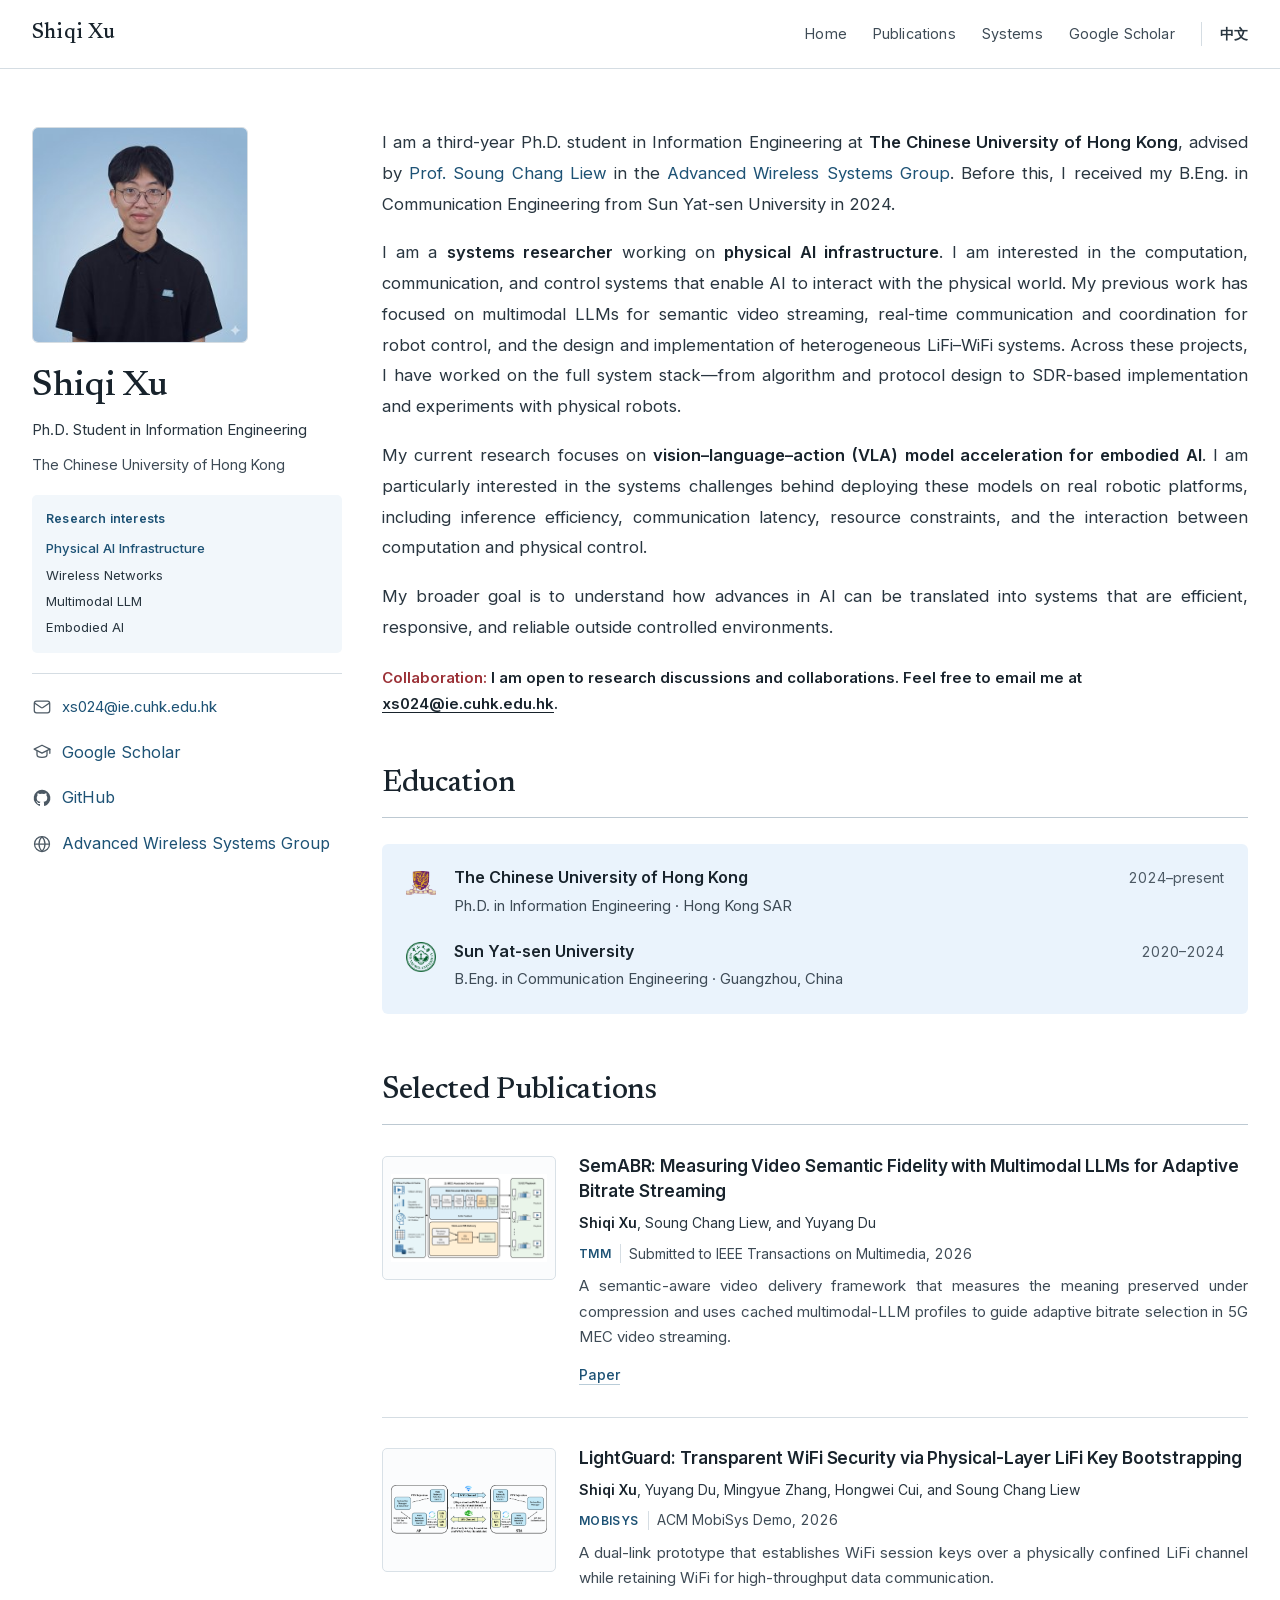
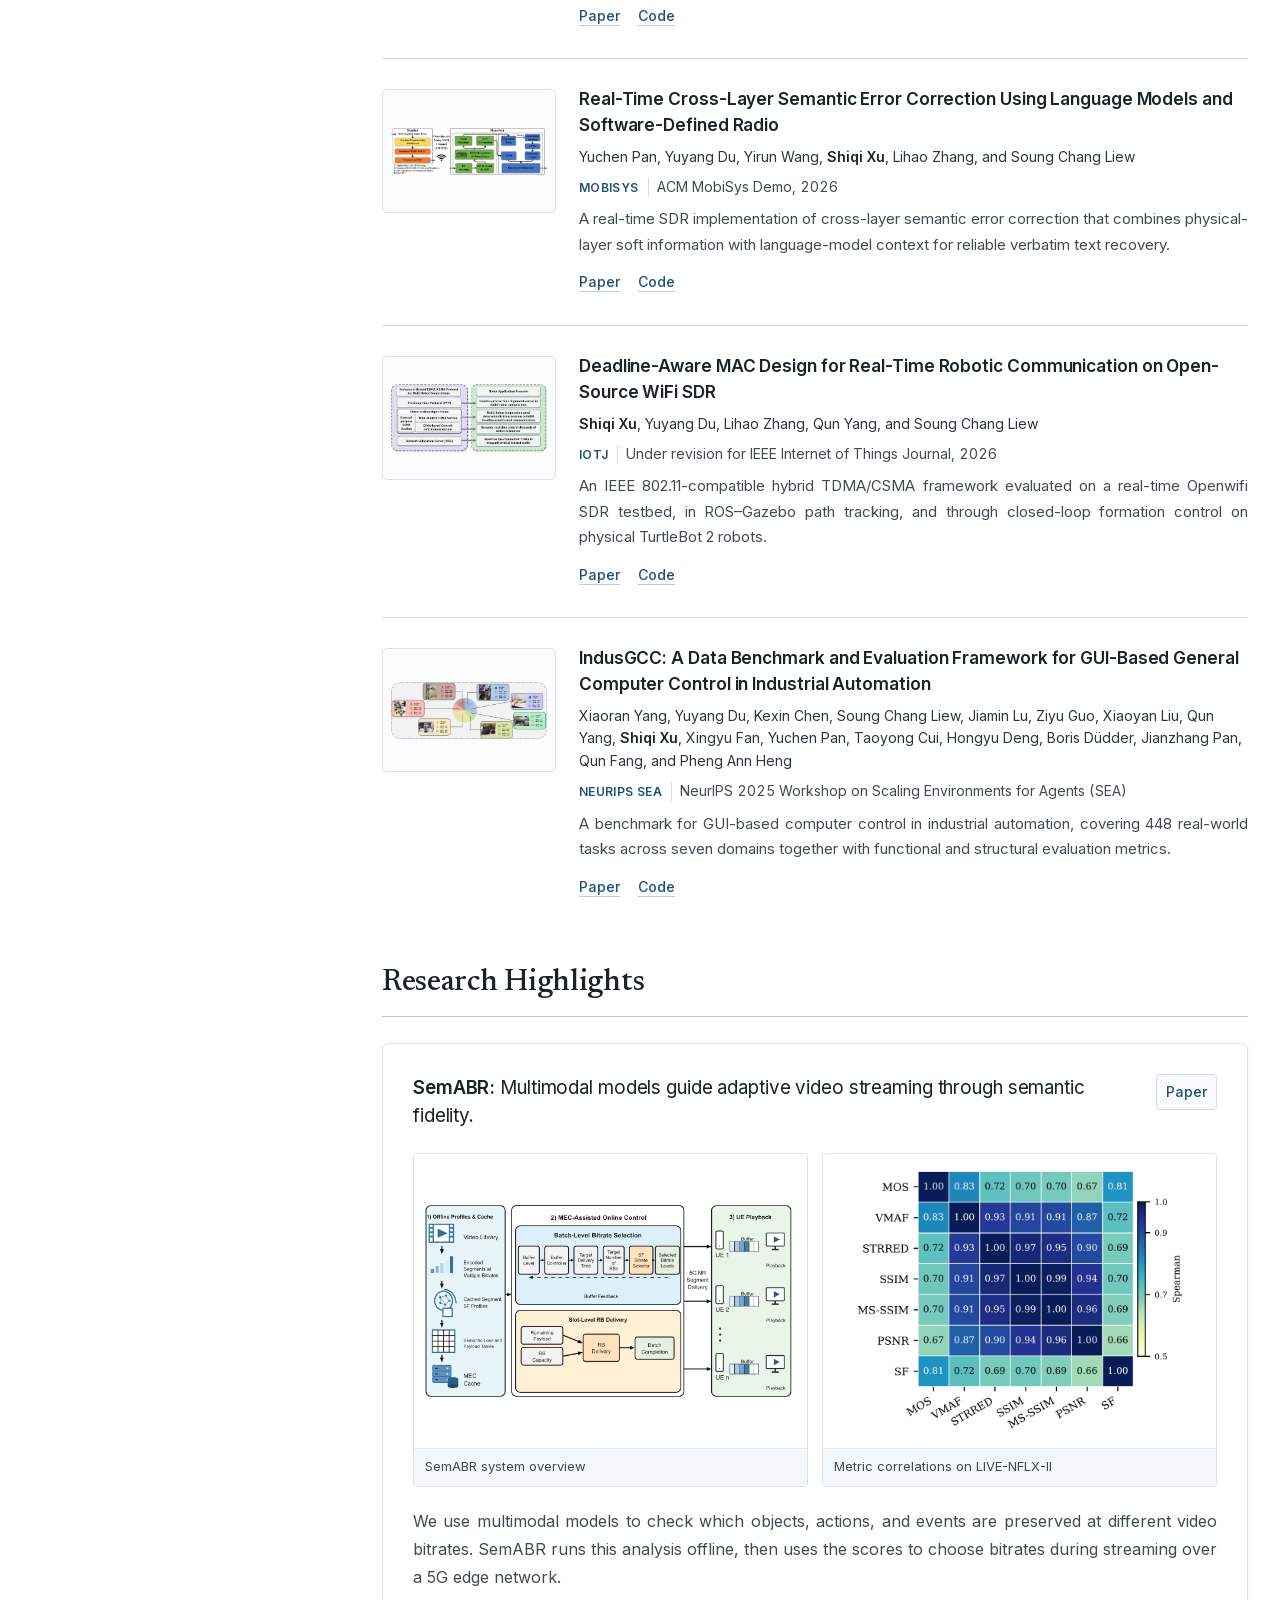
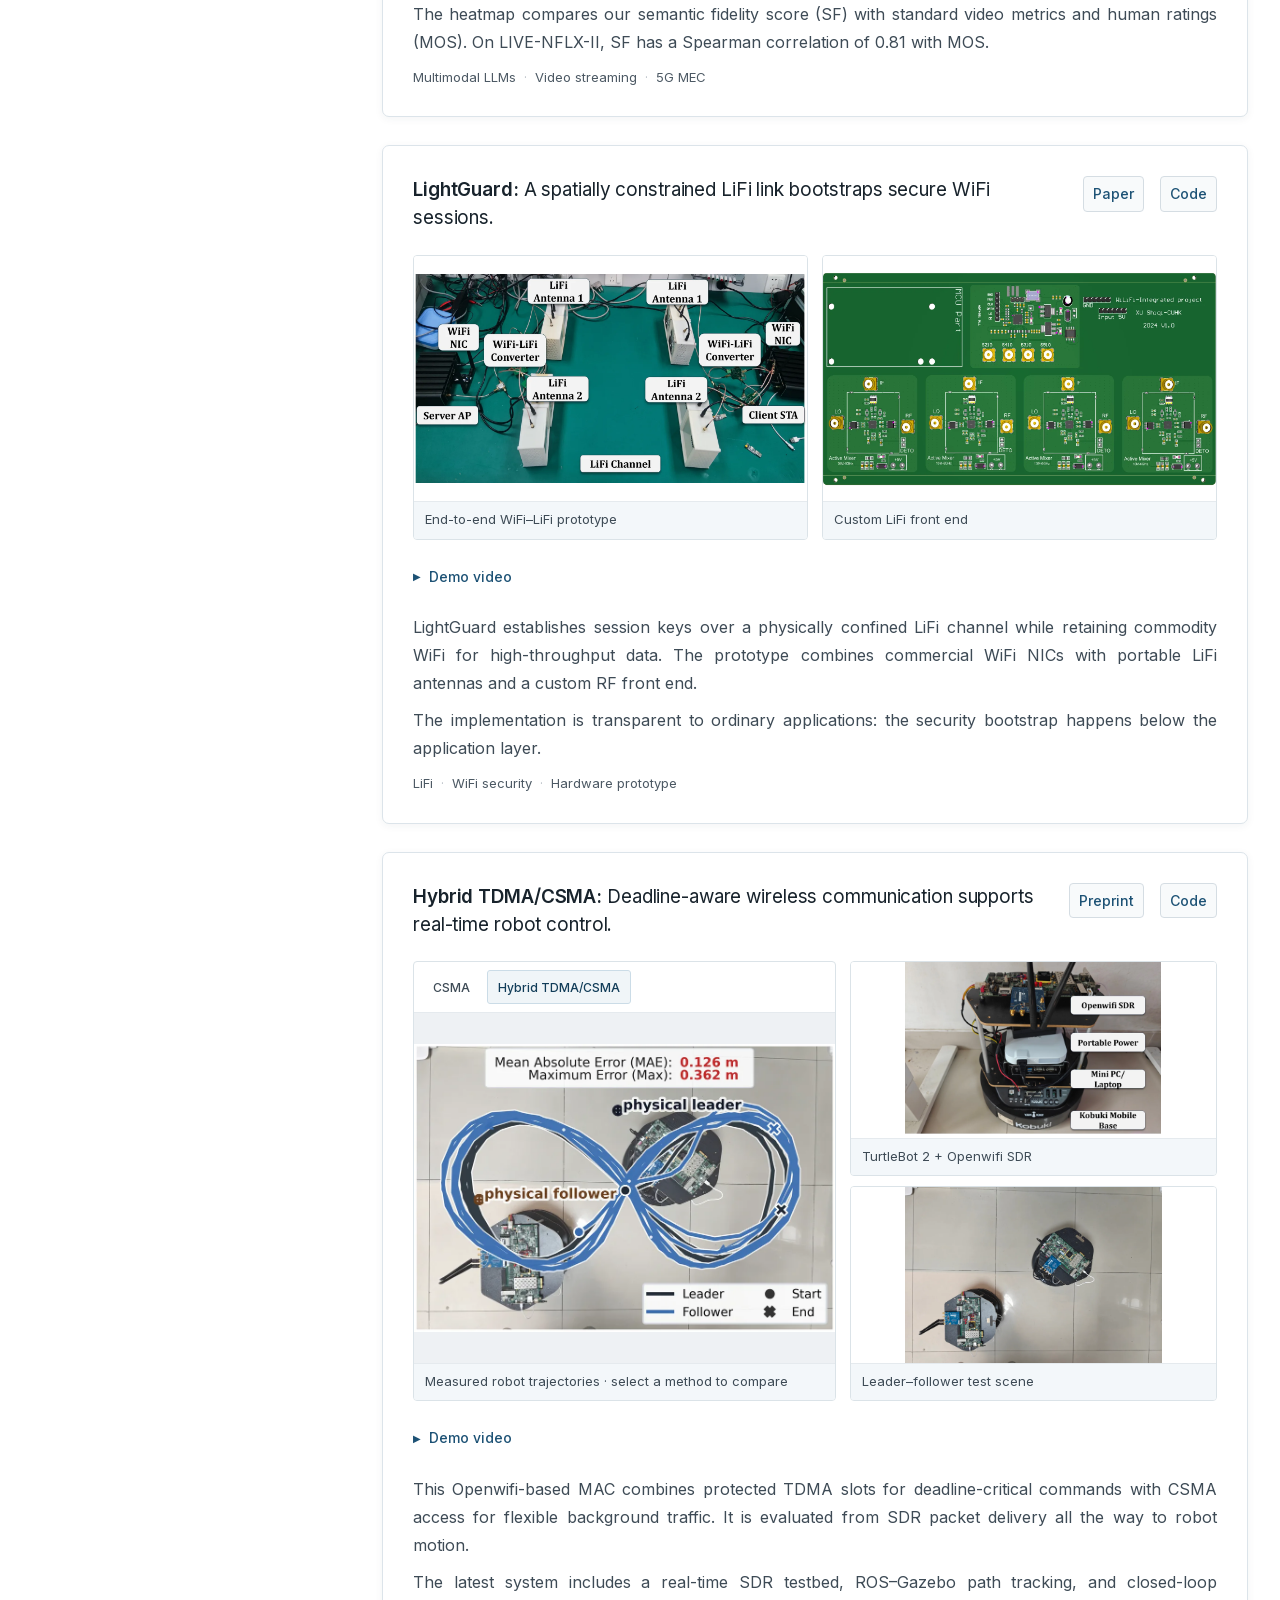
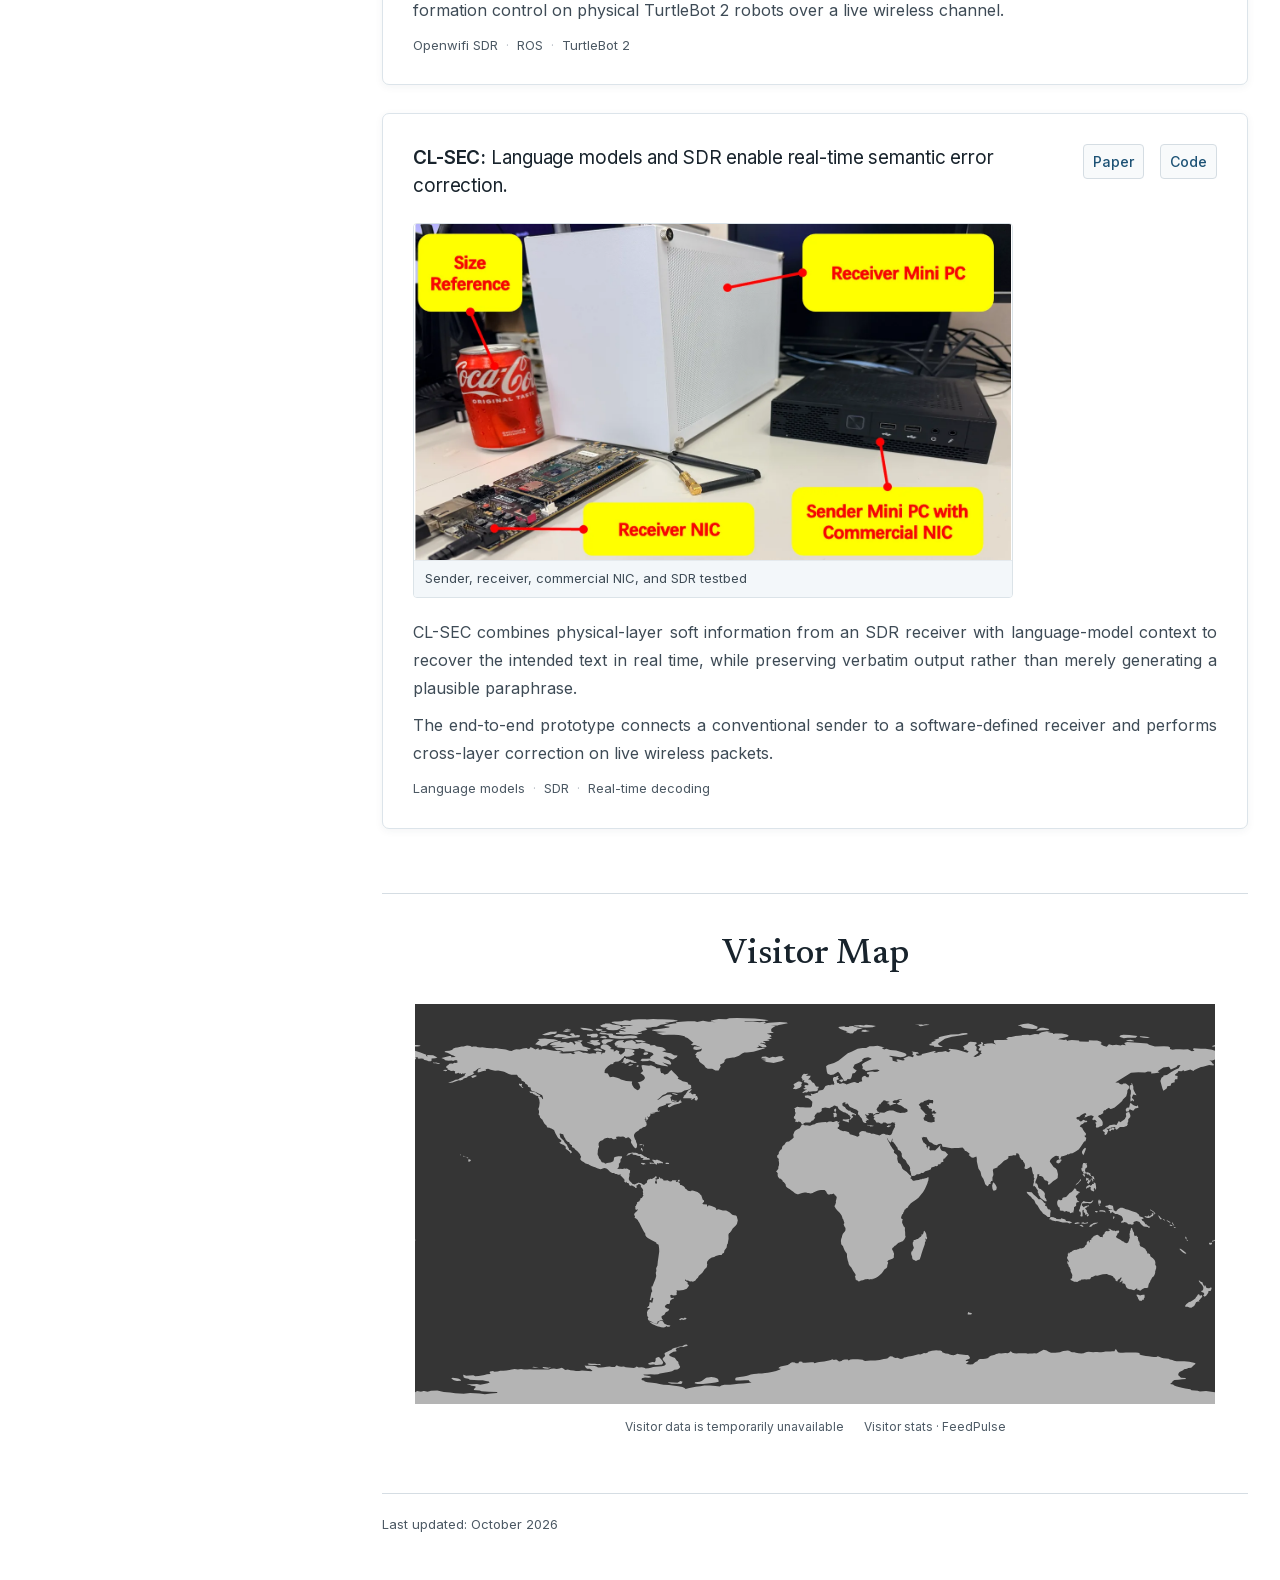
==== commit a3095dd9: "Publish cleaner research interests layout" ====
--- a/index.html
+++ b/index.html
@@ -1 +1 @@
-<!DOCTYPE html><html lang="en"><head><meta charSet="utf-8"/><meta name="viewport" content="width=device-width, initial-scale=1"/><link rel="preload" href="/_next/static/media/5f402bd2d8eef81a.p.16whm0euli40m.woff2" as="font" crossorigin="" type="font/woff2"/><link rel="preload" href="/_next/static/media/83afe278b6a6bb3c-s.p.0q-301v4kxxnr.woff2" as="font" crossorigin="" type="font/woff2"/><link rel="preload" href="/research/shiqi-scholar.jpg" as="image"/><link rel="preload" href="/research/cuhk-logo.png" as="image"/><link rel="preload" href="/research/sysu-logo.png" as="image"/><link rel="preload" href="/research/semabr-workflow.png" as="image"/><link rel="preload" href="/research/lightguard-architecture.png" as="image"/><link rel="preload" href="/research/clsec-architecture.png" as="image"/><link rel="preload" href="/research/hybrid-protocol.png" as="image"/><link rel="preload" href="/research/indusgcc-overview.png" as="image"/><link rel="stylesheet" href="/_next/static/chunks/182uayr37wx.4.css" data-precedence="next"/><link rel="preload" as="script" fetchPriority="low" href="/_next/static/chunks/0m-8oss.b~62d.js"/><script src="/_next/static/chunks/0exk0m7adlla-.js" async=""></script><script src="/_next/static/chunks/0u6dcg~qqw.-2.js" async=""></script><script src="/_next/static/chunks/0lrx.ebxwjc.y.js" async=""></script><script src="/_next/static/chunks/turbopack-05tu4i0_ov_ng.js" async=""></script><script src="/_next/static/chunks/119tyr7zlegbt.js" async=""></script><script src="/_next/static/chunks/176op1ci1oflp.js" async=""></script><script src="/_next/static/chunks/0jti15t1oajid.js" async=""></script><link rel="preload" href="https://static.cloudflareinsights.com/beacon.min.js" as="script"/><meta name="next-size-adjust" content=""/><title>Shiqi Xu — Academic Homepage</title><meta name="description" content="Shiqi Xu is a Ph.D. student at CUHK and a systems researcher working on physical AI infrastructure, with a focus on vision-language-action model acceleration for embodied AI."/><meta property="og:title" content="Shiqi Xu — Academic Homepage"/><meta property="og:description" content="Systems research in physical AI infrastructure, VLA model acceleration, and embodied AI."/><meta property="og:type" content="website"/><meta name="twitter:card" content="summary"/><meta name="twitter:title" content="Shiqi Xu — Academic Homepage"/><meta name="twitter:description" content="Systems research in physical AI infrastructure, VLA model acceleration, and embodied AI."/><script src="/_next/static/chunks/03~yq9q893hmn.js" noModule=""></script></head><body class="inter_7a7ef1f4-module__jjo8ZG__variable newsreader_aaf3ca1b-module__BSITRW__variable"><div hidden=""><!--$--><!--/$--></div><main id="home"><a class="skip-link" href="#main-content">Skip to content</a><header class="navbar"><div class="nav-container"><a class="navbar-name" href="#home">Shiqi Xu</a><nav aria-label="Primary navigation"><a class="nav-home" href="#home">Home</a><a href="#publications">Publications</a><a href="#systems">Systems</a><a class="nav-scholar" href="https://scholar.google.com/citations?user=-PdrGCIAAAAJ&amp;hl=en" target="_blank" rel="noreferrer">Google Scholar</a><a class="language-switch" lang="zh-CN" href="/zh/">中文</a></nav></div></header><div class="layout"><aside class="sidebar" aria-labelledby="profile-name"><img class="portrait" src="/research/shiqi-scholar.jpg" alt="Shiqi Xu" width="256" height="256"/><h1 id="profile-name">Shiqi Xu</h1><p class="role">Ph.D. Student in Information Engineering</p><p class="affiliation"><a href="https://www.ie.cuhk.edu.hk/" target="_blank" rel="noreferrer">The Chinese University of Hong Kong</a></p><div class="sidebar-interests" aria-label="Research interests"><span class="sidebar-interests-label">Research interests</span><div class="sidebar-interests-list"><span class="interest-focus">Physical AI Infrastructure</span><span>Wireless Networks</span><span>Multimodal LLM</span><span>Embodied AI</span></div></div><ul class="side-links" aria-label="Profiles and contact"><li><a href="mailto:xs024@ie.cuhk.edu.hk"><svg viewBox="0 0 24 24" fill="none" stroke="currentColor" stroke-width="1.5" stroke-linecap="round" stroke-linejoin="round" aria-hidden="true" focusable="false"><rect x="2.75" y="5" width="18.5" height="14" rx="2.75"></rect><path d="M3.4 7.4l7.5 5.2c.67.47 1.53.47 2.2 0l7.5-5.2"></path></svg><code>xs024@ie.cuhk.edu.hk</code></a></li><li><a href="https://scholar.google.com/citations?user=-PdrGCIAAAAJ&amp;hl=en" target="_blank" rel="noreferrer"><svg viewBox="0 0 24 24" fill="none" stroke="currentColor" stroke-width="1.5" stroke-linecap="round" stroke-linejoin="round" aria-hidden="true" focusable="false"><path d="M12 3.9L2.6 8.6 12 13.3l9.4-4.7z"></path><path d="M6 11.2v4.1c0 1.7 2.7 3.1 6 3.1s6-1.4 6-3.1v-4.1"></path><path d="M21.4 8.6v4.9"></path></svg>Google Scholar</a></li><li><a href="https://github.com/Dorian47" target="_blank" rel="noreferrer"><svg viewBox="0 0 24 24" fill="currentColor" aria-hidden="true" focusable="false"><path d="M12 2.2a9.9 9.9 0 00-3.13 19.3c.5.09.68-.21.68-.47v-1.83c-2.76.6-3.34-1.17-3.34-1.17-.45-1.15-1.1-1.46-1.1-1.46-.9-.61.07-.6.07-.6 1 .07 1.52 1.02 1.52 1.02.88 1.5 2.3 1.07 2.86.82.09-.64.35-1.07.63-1.32-2.2-.25-4.52-1.1-4.52-4.9 0-1.08.39-1.97 1.02-2.66-.1-.25-.44-1.26.1-2.62 0 0 .83-.27 2.72 1.02a9.4 9.4 0 014.95 0c1.89-1.29 2.72-1.02 2.72-1.02.54 1.36.2 2.37.1 2.62.63.69 1.02 1.58 1.02 2.66 0 3.81-2.32 4.65-4.53 4.89.36.31.68.92.68 1.85v2.74c0 .26.18.57.69.47A9.9 9.9 0 0012 2.2z"></path></svg>GitHub</a></li><li><a href="https://wireless.ie.cuhk.edu.hk/" target="_blank" rel="noreferrer"><svg viewBox="0 0 24 24" fill="none" stroke="currentColor" stroke-width="1.5" stroke-linecap="round" stroke-linejoin="round" aria-hidden="true" focusable="false"><circle cx="12" cy="12" r="9"></circle><path d="M3.2 12h17.6"></path><path d="M12 3.1c2.3 2.4 3.6 5.6 3.6 8.9S14.3 18.5 12 20.9c-2.3-2.4-3.6-5.6-3.6-8.9S9.7 5.5 12 3.1z"></path></svg>Advanced Wireless Systems Group</a></li></ul></aside><div class="content" id="main-content" tabindex="-1"><section class="bio" aria-label="About"><p>I am a third-year Ph.D. student in Information Engineering at <strong>The Chinese University of Hong Kong</strong>, advised by<!-- --> <a href="https://www.ie.cuhk.edu.hk/faculty/liew-soung-chang/" target="_blank" rel="noreferrer"><span class="keep-together">Prof. Soung Chang Liew</span></a> <!-- -->in the<!-- --> <a href="https://wireless.ie.cuhk.edu.hk/" target="_blank" rel="noreferrer">Advanced Wireless Systems Group</a>. Before this, I received my B.Eng. in Communication Engineering from Sun Yat-sen University in 2024.</p><p>I am a <strong>systems researcher</strong> working on<!-- --> <strong>physical AI infrastructure</strong>. I am interested in the computation, communication, and control systems that enable AI to interact with the physical world. My previous work has focused on multimodal LLMs for semantic video streaming, real-time communication and coordination for robot control, and the design and implementation of heterogeneous LiFi–WiFi systems. Across these projects, I have worked on the full system stack—from algorithm and protocol design to SDR-based implementation and experiments with physical robots.</p><p>My current research focuses on <strong>vision–language–action (VLA) model acceleration for embodied AI</strong>. I am particularly interested in the systems challenges behind deploying these models on real robotic platforms, including inference efficiency, communication latency, resource constraints, and the interaction between computation and physical control.</p><p>My broader goal is to understand how advances in AI can be translated into systems that are efficient, responsive, and reliable outside controlled environments.</p><aside class="collaboration-note" aria-label="Research collaborations"><span class="collaboration-label">Collaboration:</span> <strong>I am open to research discussions and collaborations. Feel free to email me at<!-- --> <a href="mailto:xs024@ie.cuhk.edu.hk">xs024@ie.cuhk.edu.hk</a>.</strong></aside></section><section class="section" id="education"><div class="section-head"><h2>Education</h2></div><div class="education-list"><div class="education-item"><img src="/research/cuhk-logo.png" alt="CUHK emblem" width="40" height="40"/><div><div class="education-head"><h3>The Chinese University of Hong Kong</h3><em>2024–present</em></div><p class="education-meta">Ph.D. in Information Engineering · Hong Kong SAR</p></div></div><div class="education-item"><img src="/research/sysu-logo.png" alt="Sun Yat-sen University emblem" width="40" height="40"/><div><div class="education-head"><h3>Sun Yat-sen University</h3><em>2020–2024</em></div><p class="education-meta">B.Eng. in Communication Engineering · Guangzhou, China</p></div></div></div></section><section class="section" id="publications"><div class="section-head"><h2>Selected Publications</h2></div><div class="publication-list"><article class="publication-item"><div class="publication-cover"><img src="/research/semabr-workflow.png" alt="SemABR framework with offline semantic profiling and 5G resource allocation" width="720" height="480"/></div><div class="publication-copy"><h3><a href="https://arxiv.org/abs/2609.18075" target="_blank" rel="noreferrer">SemABR: Measuring Video Semantic Fidelity with Multimodal LLMs for Adaptive Bitrate Streaming</a></h3><p class="authors"><strong>Shiqi Xu</strong>, Soung Chang Liew, and Yuyang Du</p><p class="venue"><span class="venue-badge">TMM</span>Submitted to IEEE Transactions on Multimedia, 2026</p><p class="abstract">A semantic-aware video delivery framework that measures the meaning preserved under compression and uses cached multimodal-LLM profiles to guide adaptive bitrate selection in 5G MEC video streaming.</p><div class="publication-links"><a href="https://arxiv.org/abs/2609.18075" target="_blank" rel="noreferrer">paper</a></div></div></article><article class="publication-item"><div class="publication-cover"><img src="/research/lightguard-architecture.png" alt="LightGuard architecture with separate WiFi data and LiFi key-establishment channels" width="720" height="480"/></div><div class="publication-copy"><h3><a href="https://arxiv.org/abs/2604.01092" target="_blank" rel="noreferrer">LightGuard: Transparent WiFi Security via Physical-Layer LiFi Key Bootstrapping</a></h3><p class="authors"><strong>Shiqi Xu</strong>, Yuyang Du, Mingyue Zhang, Hongwei Cui, and Soung Chang Liew</p><p class="venue"><span class="venue-badge">MOBISYS</span>ACM MobiSys Demo, 2026</p><p class="abstract">A dual-link prototype that establishes WiFi session keys over a physically confined LiFi channel while retaining WiFi for high-throughput data communication.</p><div class="publication-links"><a href="https://arxiv.org/abs/2604.01092" target="_blank" rel="noreferrer">paper</a><a href="https://github.com/Dorian47/Lightguard" target="_blank" rel="noreferrer">code</a></div></div></article><article class="publication-item"><div class="publication-cover"><img src="/research/clsec-architecture.png" alt="Architecture of the real-time cross-layer semantic error correction system" width="720" height="480"/></div><div class="publication-copy"><h3><a href="https://arxiv.org/abs/2604.08419" target="_blank" rel="noreferrer">Real-Time Cross-Layer Semantic Error Correction Using Language Models and Software-Defined Radio</a></h3><p class="authors">Yuchen Pan, Yuyang Du, Yirun Wang, <strong>Shiqi Xu</strong>, Lihao Zhang, and Soung Chang Liew</p><p class="venue"><span class="venue-badge">MOBISYS</span>ACM MobiSys Demo, 2026</p><p class="abstract">A real-time SDR implementation of cross-layer semantic error correction that combines physical-layer soft information with language-model context for reliable verbatim text recovery.</p><div class="publication-links"><a href="https://arxiv.org/abs/2604.08419" target="_blank" rel="noreferrer">paper</a><a href="https://github.com/Yirun719/CL-SEC" target="_blank" rel="noreferrer">code</a></div></div></article><article class="publication-item"><div class="publication-cover"><img src="/research/hybrid-protocol.png" alt="Overview of the hybrid TDMA and CSMA protocol for multi-robot cooperation" width="720" height="480"/></div><div class="publication-copy"><h3><a href="https://arxiv.org/abs/2509.06119" target="_blank" rel="noreferrer">Deadline-Aware MAC Design for Real-Time Robotic Communication on Open-Source WiFi SDR</a></h3><p class="authors"><strong>Shiqi Xu</strong>, Yuyang Du, Lihao Zhang, Qun Yang, and Soung Chang Liew</p><p class="venue"><span class="venue-badge">IOTJ</span>Under revision for IEEE Internet of Things Journal, 2026</p><p class="abstract">An IEEE 802.11-compatible hybrid TDMA/CSMA framework evaluated on a real-time Openwifi SDR testbed, in ROS–Gazebo path tracking, and through closed-loop formation control on physical TurtleBot 2 robots.</p><div class="publication-links"><a href="https://arxiv.org/abs/2509.06119" target="_blank" rel="noreferrer">paper</a><a href="https://github.com/Dorian47/hybrid-mac-ros" target="_blank" rel="noreferrer">code</a></div></div></article><article class="publication-item"><div class="publication-cover"><img src="/research/indusgcc-overview.png" alt="Overview and statistics of the seven industrial domains in the IndusGCC dataset" width="720" height="480"/></div><div class="publication-copy"><h3><a href="https://arxiv.org/abs/2509.01199" target="_blank" rel="noreferrer">IndusGCC: A Data Benchmark and Evaluation Framework for GUI-Based General Computer Control in Industrial Automation</a></h3><p class="authors">Xiaoran Yang, Yuyang Du, Kexin Chen, Soung Chang Liew, Jiamin Lu, Ziyu Guo, Xiaoyan Liu, Qun Yang, <strong>Shiqi Xu</strong>, Xingyu Fan, Yuchen Pan, Taoyong Cui, Hongyu Deng, Boris Düdder, Jianzhang Pan, Qun Fang, and Pheng Ann Heng</p><p class="venue"><span class="venue-badge">NEURIPS SEA</span>NeurIPS 2025 Workshop on Scaling Environments for Agents (SEA)</p><p class="abstract">A benchmark for GUI-based computer control in industrial automation, covering 448 real-world tasks across seven domains together with functional and structural evaluation metrics.</p><div class="publication-links"><a href="https://arxiv.org/abs/2509.01199" target="_blank" rel="noreferrer">paper</a><a href="https://github.com/Golden-Arc/IndustrialLLM" target="_blank" rel="noreferrer">code</a></div></div></article></div></section><section class="section" id="systems"><div class="section-head"><h2>Research Highlights</h2></div><div class="system-list"><article class="system-item"><div class="system-title-row"><div><h3><span class="system-name">SemABR:</span> Multimodal models guide adaptive video streaming through semantic fidelity.</h3></div><div class="system-links"><a href="https://arxiv.org/abs/2609.18075" target="_blank" rel="noreferrer">paper</a></div></div><div class="system-layout"><div class="system-visuals semabr-visuals"><figure class="media-figure"><a href="/research/semabr-workflow.png" target="_blank" rel="noreferrer" aria-label="View the full-size SemABR workflow"><img src="/research/semabr-workflow.png" alt="SemABR workflow: offline semantic profiles and cache, MEC-assisted bitrate selection and resource-block delivery, and client playback" width="1280" height="720" loading="lazy"/></a><figcaption>SemABR system overview</figcaption></figure><figure class="media-figure"><a href="/research/semabr-correlation-matrix.png" target="_blank" rel="noreferrer" aria-label="View the full-size semantic fidelity correlation matrix"><img src="/research/semabr-correlation-matrix.png" alt="Pairwise Spearman correlation heatmap for semantic fidelity, five conventional video metrics, and mean opinion scores on LIVE-NFLX-II" width="1800" height="1459" loading="lazy"/></a><figcaption>Metric correlations on LIVE-NFLX-II</figcaption></figure></div><div class="system-copy"><p>We use multimodal models to check which objects, actions, and events are preserved at different video bitrates. SemABR runs this analysis offline, then uses the scores to choose bitrates during streaming over a 5G edge network.</p><p>The heatmap compares our semantic fidelity score (SF) with standard video metrics and human ratings (MOS). On LIVE-NFLX-II, SF has a Spearman correlation of 0.81 with MOS.</p><div class="system-tags" aria-label="SemABR technologies"><span>Multimodal LLMs</span><span>Video streaming</span><span>5G MEC</span></div></div></div></article><article class="system-item"><div class="system-title-row"><div><h3><span class="system-name">LightGuard:</span> A spatially constrained LiFi link bootstraps secure WiFi sessions.</h3></div><div class="system-links"><a href="https://arxiv.org/abs/2604.01092" target="_blank" rel="noreferrer">paper</a><a href="https://github.com/Dorian47/Lightguard" target="_blank" rel="noreferrer">code</a></div></div><div class="system-layout"><div class="system-visuals photos-only"><div class="system-gallery"><figure class="media-figure"><img src="/research/lightguard-prototype.webp" alt="LightGuard prototype with WiFi NICs, LiFi converters, and LiFi antennas" width="2048" height="1088" loading="lazy"/><figcaption>End-to-end WiFi–LiFi prototype</figcaption></figure><figure class="media-figure"><img src="/research/lightguard-lifi-pcb.webp" alt="Custom LiFi RF front-end board designed for LightGuard" width="2048" height="1088" loading="lazy"/><figcaption>Custom LiFi front end</figcaption></figure></div></div><details class="local-demo"><summary aria-label="Show or hide video: LightGuard demo">Demo video</summary></details><div class="system-copy"><p>LightGuard establishes session keys over a physically confined LiFi channel while retaining commodity WiFi for high-throughput data. The prototype combines commercial WiFi NICs with portable LiFi antennas and a custom RF front end.</p><p>The implementation is transparent to ordinary applications: the security bootstrap happens below the application layer.</p><div class="system-tags" aria-label="LightGuard technologies"><span>LiFi</span><span>WiFi security</span><span>Hardware prototype</span></div></div></div></article><article class="system-item"><div class="system-title-row"><div><h3><span class="system-name">Hybrid TDMA/CSMA:</span> Deadline-aware wireless communication supports real-time robot control.</h3></div><div class="system-links"><a href="https://arxiv.org/abs/2509.06119" target="_blank" rel="noreferrer">preprint</a><a href="https://github.com/Dorian47/hybrid-mac-ros" target="_blank" rel="noreferrer">code</a></div></div><div class="system-layout"><div class="system-visuals photos-only"><div class="hybrid-secondary-media"><figure class="media-figure trajectory-figure"><div class="trajectory-controls" role="group" aria-label="Choose trajectory comparison"><button type="button" aria-pressed="false">CSMA</button><button type="button" aria-pressed="true">Hybrid TDMA/CSMA</button></div><div class="trajectory-compare" aria-live="polite"><img src="/research/hybrid-turtlebot-hybrid.webp" alt="Measured real-robot trajectories with Hybrid TDMA/CSMA" width="1918" height="1278" loading="lazy"/></div><figcaption>Measured robot trajectories · select a method to compare</figcaption></figure><div class="hybrid-photo-stack"><figure class="media-figure"><img src="/research/hybrid-turtlebot-hardware.webp" alt="TurtleBot 2 platform equipped with an Openwifi SDR and onboard computer" width="1920" height="1280" loading="lazy"/><figcaption>TurtleBot 2 + Openwifi SDR</figcaption></figure><figure class="media-figure"><img src="/research/hybrid-turtlebot-scene.webp" alt="Two physical TurtleBot robots in the leader follower experiment" width="1920" height="1280" loading="lazy"/><figcaption>Leader–follower test scene</figcaption></figure></div></div></div><details class="local-demo"><summary aria-label="Show or hide video: Real-robot formation control comparison">Demo video</summary></details><div class="system-copy"><p>This Openwifi-based MAC combines protected TDMA slots for deadline-critical commands with CSMA access for flexible background traffic. It is evaluated from SDR packet delivery all the way to robot motion.</p><p>The latest system includes a real-time SDR testbed, ROS–Gazebo path tracking, and closed-loop formation control on physical TurtleBot 2 robots over a live wireless channel.</p><div class="system-tags" aria-label="Hybrid TDMA CSMA technologies"><span>Openwifi SDR</span><span>ROS</span><span>TurtleBot 2</span></div></div></div></article><article class="system-item"><div class="system-title-row"><div><h3><span class="system-name">CL-SEC:</span> Language models and SDR enable real-time semantic error correction.</h3></div><div class="system-links"><a href="https://arxiv.org/abs/2604.08419" target="_blank" rel="noreferrer">paper</a><a href="https://github.com/Yirun719/CL-SEC" target="_blank" rel="noreferrer">code</a></div></div><div class="system-layout"><div class="system-visuals photos-only"><figure class="media-figure system-photo-wide"><img src="/research/clsec-testbed.webp" alt="CL-SEC hardware testbed with sender and receiver mini PCs and an SDR receiver" width="2048" height="1142" loading="lazy"/><figcaption>Sender, receiver, commercial NIC, and SDR testbed</figcaption></figure></div><div class="system-copy"><p>CL-SEC combines physical-layer soft information from an SDR receiver with language-model context to recover the intended text in real time, while preserving verbatim output rather than merely generating a plausible paraphrase.</p><p>The end-to-end prototype connects a conventional sender to a software-defined receiver and performs cross-layer correction on live wireless packets.</p><div class="system-tags" aria-label="CL SEC technologies"><span>Language models</span><span>SDR</span><span>Real-time decoding</span></div></div></div></article></div></section><section class="visitor-map" id="visitors" aria-labelledby="visitor-map-heading"><h2 id="visitor-map-heading">Visitor Map</h2><div class="visitor-map-frame"><svg viewBox="0 0 1000 500" role="img" aria-labelledby="visitor-map-description"><title id="visitor-map-description">World map showing approximate visitor locations</title><image href="/research/visitor-world.svg" width="1000" height="500"></image></svg></div><div class="visitor-map-caption"><span role="status">Loading visitor locations…</span><a href="https://feed-pulse.com/site/dorian47.github.io/traffic" target="_blank" rel="noopener noreferrer">Visitor stats<!-- --> · FeedPulse</a></div></section><footer><span>Last updated: October 2026</span></footer></div></div></main><!--$--><!--/$--><script src="/_next/static/chunks/0m-8oss.b~62d.js" id="_R_" async=""></script><script>(self.__next_f=self.__next_f||[]).push([0])</script><script>self.__next_f.push([1,"1:\"$Sreact.fragment\"\n2:I[39011,[\"/_next/static/chunks/119tyr7zlegbt.js\",\"/_next/static/chunks/176op1ci1oflp.js\"],\"default\"]\n3:I[37771,[\"/_next/static/chunks/119tyr7zlegbt.js\",\"/_next/static/chunks/176op1ci1oflp.js\"],\"default\"]\n4:I[46993,[\"/_next/static/chunks/119tyr7zlegbt.js\",\"/_next/static/chunks/176op1ci1oflp.js\"],\"\"]\n5:I[64911,[\"/_next/static/chunks/119tyr7zlegbt.js\",\"/_next/static/chunks/176op1ci1oflp.js\",\"/_next/static/chunks/0jti15t1oajid.js\"],\"\"]\ne:I[65857,[\"/_next/static/chunks/119tyr7zlegbt.js\",\"/_next/static/chunks/176op1ci1oflp.js\"],\"default\",1]\n:HL[\"/_next/static/chunks/182uayr37wx.4.css\",\"style\"]\n:HL[\"/_next/static/media/5f402bd2d8eef81a.p.16whm0euli40m.woff2\",\"font\",{\"crossOrigin\":\"\",\"type\":\"font/woff2\"}]\n:HL[\"/_next/static/media/83afe278b6a6bb3c-s.p.0q-301v4kxxnr.woff2\",\"font\",{\"crossOrigin\":\"\",\"type\":\"font/woff2\"}]\n:HL[\"/research/shiqi-scholar.jpg\",\"image\"]\n"])</script><script>self.__next_f.push([1,"0:{\"P\":null,\"c\":[\"\",\"\"],\"q\":\"\",\"i\":false,\"f\":[[[\"\",{\"children\":[\"__PAGE__\",{}]},\"$undefined\",\"$undefined\",16],[[\"$\",\"$1\",\"c\",{\"children\":[[[\"$\",\"link\",\"0\",{\"rel\":\"stylesheet\",\"href\":\"/_next/static/chunks/182uayr37wx.4.css\",\"precedence\":\"next\",\"crossOrigin\":\"$undefined\",\"nonce\":\"$undefined\"}],[\"$\",\"script\",\"script-0\",{\"src\":\"/_next/static/chunks/119tyr7zlegbt.js\",\"async\":true,\"nonce\":\"$undefined\"}],[\"$\",\"script\",\"script-1\",{\"src\":\"/_next/static/chunks/176op1ci1oflp.js\",\"async\":true,\"nonce\":\"$undefined\"}]],[\"$\",\"html\",null,{\"lang\":\"en\",\"children\":[\"$\",\"body\",null,{\"className\":\"inter_7a7ef1f4-module__jjo8ZG__variable newsreader_aaf3ca1b-module__BSITRW__variable\",\"children\":[[\"$\",\"$L2\",null,{\"parallelRouterKey\":\"children\",\"error\":\"$undefined\",\"errorStyles\":\"$undefined\",\"errorScripts\":\"$undefined\",\"template\":[\"$\",\"$L3\",null,{}],\"templateStyles\":\"$undefined\",\"templateScripts\":\"$undefined\",\"notFound\":[[[\"$\",\"title\",null,{\"children\":\"404: This page could not be found.\"}],[\"$\",\"div\",null,{\"style\":{\"fontFamily\":\"system-ui,\\\"Segoe UI\\\",Roboto,Helvetica,Arial,sans-serif,\\\"Apple Color Emoji\\\",\\\"Segoe UI Emoji\\\"\",\"height\":\"100vh\",\"textAlign\":\"center\",\"display\":\"flex\",\"flexDirection\":\"column\",\"alignItems\":\"center\",\"justifyContent\":\"center\"},\"children\":[\"$\",\"div\",null,{\"children\":[[\"$\",\"style\",null,{\"dangerouslySetInnerHTML\":{\"__html\":\"body{color:#000;background:#fff;margin:0}.next-error-h1{border-right:1px solid rgba(0,0,0,.3)}@media (prefers-color-scheme:dark){body{color:#fff;background:#000}.next-error-h1{border-right:1px solid rgba(255,255,255,.3)}}\"}}],[\"$\",\"h1\",null,{\"className\":\"next-error-h1\",\"style\":{\"display\":\"inline-block\",\"margin\":\"0 20px 0 0\",\"padding\":\"0 23px 0 0\",\"fontSize\":24,\"fontWeight\":500,\"verticalAlign\":\"top\",\"lineHeight\":\"49px\"},\"children\":404}],[\"$\",\"div\",null,{\"style\":{\"display\":\"inline-block\"},\"children\":[\"$\",\"h2\",null,{\"style\":{\"fontSize\":14,\"fontWeight\":400,\"lineHeight\":\"49px\",\"margin\":0},\"children\":\"This page could not be found.\"}]}]]}]}]],[]],\"forbidden\":\"$undefined\",\"unauthorized\":\"$undefined\"}],[\"$\",\"$L4\",null,{\"id\":\"cloudflare-web-analytics\",\"type\":\"module\",\"src\":\"https://static.cloudflareinsights.com/beacon.min.js\",\"data-cf-beacon\":\"{\\\"token\\\":\\\"cc21f5e84cb646fd9480a26832fd0f0e\\\"}\",\"strategy\":\"afterInteractive\"}]]}]}]]}],{\"children\":[[\"$\",\"$1\",\"c\",{\"children\":[[\"$\",\"main\",null,{\"id\":\"home\",\"children\":[[\"$\",\"a\",null,{\"className\":\"skip-link\",\"href\":\"#main-content\",\"children\":\"Skip to content\"}],[\"$\",\"header\",null,{\"className\":\"navbar\",\"children\":[\"$\",\"div\",null,{\"className\":\"nav-container\",\"children\":[[\"$\",\"a\",null,{\"className\":\"navbar-name\",\"href\":\"#home\",\"children\":\"Shiqi Xu\"}],[\"$\",\"nav\",null,{\"aria-label\":\"Primary navigation\",\"children\":[[\"$\",\"a\",null,{\"className\":\"nav-home\",\"href\":\"#home\",\"children\":\"Home\"}],false,[\"$\",\"a\",null,{\"href\":\"#publications\",\"children\":\"Publications\"}],[\"$\",\"a\",null,{\"href\":\"#systems\",\"children\":\"Systems\"}],[\"$\",\"a\",null,{\"className\":\"nav-scholar\",\"href\":\"https://scholar.google.com/citations?user=-PdrGCIAAAAJ\u0026hl=en\",\"target\":\"_blank\",\"rel\":\"noreferrer\",\"children\":\"Google Scholar\"}],[\"$\",\"$L5\",null,{\"className\":\"language-switch\",\"href\":\"/zh\",\"lang\":\"zh-CN\",\"children\":\"中文\"}]]}]]}]}],[\"$\",\"div\",null,{\"className\":\"layout\",\"children\":[[\"$\",\"aside\",null,{\"className\":\"sidebar\",\"aria-labelledby\":\"profile-name\",\"children\":[[\"$\",\"img\",null,{\"className\":\"portrait\",\"src\":\"/research/shiqi-scholar.jpg\",\"alt\":\"Shiqi Xu\",\"width\":\"256\",\"height\":\"256\"}],[\"$\",\"h1\",null,{\"id\":\"profile-name\",\"children\":\"Shiqi Xu\"}],[\"$\",\"p\",null,{\"className\":\"role\",\"children\":\"Ph.D. Student in Information Engineering\"}],[\"$\",\"p\",null,{\"className\":\"affiliation\",\"children\":[\"$\",\"a\",null,{\"className\":\"$undefined\",\"href\":\"https://www.ie.cuhk.edu.hk/\",\"target\":\"_blank\",\"rel\":\"noreferrer\",\"children\":\"The Chinese University of Hong Kong\"}]}],[\"$\",\"div\",null,{\"className\":\"sidebar-interests\",\"aria-label\":\"Research interests\",\"children\":[[\"$\",\"span\",null,{\"className\":\"sidebar-interests-label\",\"children\":\"Research interests\"}],[\"$\",\"div\",null,{\"className\":\"sidebar-interests-list\",\"children\":[[\"$\",\"span\",null,{\"className\":\"interest-focus\",\"children\":\"Physical AI Infrastructure\"}],[\"$\",\"span\",null,{\"children\":\"Wireless Networks\"}],[\"$\",\"span\",null,{\"children\":\"Multimodal LLM\"}],[\"$\",\"span\",null,{\"children\":\"Embodied AI\"}]]}]]}],[\"$\",\"ul\",null,{\"className\":\"side-links\",\"aria-label\":\"Profiles and contact\",\"children\":[[\"$\",\"li\",null,{\"children\":[\"$\",\"a\",null,{\"href\":\"mailto:xs024@ie.cuhk.edu.hk\",\"children\":[[\"$\",\"svg\",null,{\"viewBox\":\"0 0 24 24\",\"fill\":\"none\",\"stroke\":\"currentColor\",\"strokeWidth\":1.5,\"strokeLinecap\":\"round\",\"strokeLinejoin\":\"round\",\"aria-hidden\":true,\"focusable\":false,\"className\":\"$undefined\",\"children\":[[\"$\",\"rect\",null,{\"x\":\"2.75\",\"y\":\"5\",\"width\":\"18.5\",\"height\":\"14\",\"rx\":\"2.75\"}],[\"$\",\"path\",null,{\"d\":\"M3.4 7.4l7.5 5.2c.67.47 1.53.47 2.2 0l7.5-5.2\"}]]}],\"$L6\"]}]}],\"$L7\",\"$L8\",\"$L9\"]}]]}],\"$La\"]}]]}],[\"$Lb\"],\"$Lc\"]}],{},null,false,null]},null,false,null],\"$Ld\",false]],\"m\":\"$undefined\",\"G\":[\"$e\",[\"$Lf\"]],\"S\":true,\"h\":null,\"s\":\"$undefined\",\"l\":\"$undefined\",\"p\":\"$undefined\",\"d\":\"$undefined\",\"b\":\"aGa3uocj1aXHIpgxpqJEe\"}\n"])</script><script>self.__next_f.push([1,"19:I[6391,[\"/_next/static/chunks/119tyr7zlegbt.js\",\"/_next/static/chunks/176op1ci1oflp.js\"],\"OutletBoundary\"]\n1a:\"$Sreact.suspense\"\n1c:I[6391,[\"/_next/static/chunks/119tyr7zlegbt.js\",\"/_next/static/chunks/176op1ci1oflp.js\"],\"ViewportBoundary\"]\n1e:I[6391,[\"/_next/static/chunks/119tyr7zlegbt.js\",\"/_next/static/chunks/176op1ci1oflp.js\"],\"MetadataBoundary\"]\n:HL[\"/research/cuhk-logo.png\",\"image\"]\n:HL[\"/research/sysu-logo.png\",\"image\"]\n6:[\"$\",\"code\",null,{\"children\":\"xs024@ie.cuhk.edu.hk\"}]\n7:[\"$\",\"li\",null,{\"children\":[\"$\",\"a\",null,{\"className\":\"$undefined\",\"href\":\"https://scholar.google.com/citations?user=-PdrGCIAAAAJ\u0026hl=en\",\"target\":\"_blank\",\"rel\":\"noreferrer\",\"children\":[[\"$\",\"svg\",null,{\"viewBox\":\"0 0 24 24\",\"fill\":\"none\",\"stroke\":\"currentColor\",\"strokeWidth\":1.5,\"strokeLinecap\":\"round\",\"strokeLinejoin\":\"round\",\"aria-hidden\":true,\"focusable\":false,\"className\":\"$undefined\",\"children\":[[\"$\",\"path\",null,{\"d\":\"M12 3.9L2.6 8.6 12 13.3l9.4-4.7z\"}],[\"$\",\"path\",null,{\"d\":\"M6 11.2v4.1c0 1.7 2.7 3.1 6 3.1s6-1.4 6-3.1v-4.1\"}],[\"$\",\"path\",null,{\"d\":\"M21.4 8.6v4.9\"}]]}],\"Google Scholar\"]}]}]\n8:[\"$\",\"li\",null,{\"children\":[\"$\",\"a\",null,{\"className\":\"$undefined\",\"href\":\"https://github.com/Dorian47\",\"target\":\"_blank\",\"rel\":\"noreferrer\",\"children\":[[\"$\",\"svg\",null,{\"viewBox\":\"0 0 24 24\",\"fill\":\"currentColor\",\"aria-hidden\":\"true\",\"focusable\":\"false\",\"className\":\"$undefined\",\"children\":[\"$\",\"path\",null,{\"d\":\"M12 2.2a9.9 9.9 0 00-3.13 19.3c.5.09.68-.21.68-.47v-1.83c-2.76.6-3.34-1.17-3.34-1.17-.45-1.15-1.1-1.46-1.1-1.46-.9-.61.07-.6.07-.6 1 .07 1.52 1.02 1.52 1.02.88 1.5 2.3 1.07 2.86.82.09-.64.35-1.07.63-1.32-2.2-.25-4.52-1.1-4.52-4.9 0-1.08.39-1.97 1.02-2.66-.1-.25-.44-1.26.1-2.62 0 0 .83-.27 2.72 1.02a9.4 9.4 0 014.95 0c1.89-1.29 2.72-1.02 2.72-1.02.54 1.36.2 2.37.1 2.62.63.69 1.02 1.58 1.02 2.66 0 3.81-2.32 4.65-4.53 4.89.36.31.68.92.68 1.85v2.74c0 .26.18.57.69.47A9.9 9.9 0 0012 2.2z\"}]}],\"GitHub\"]}]}]\n9:[\"$\",\"li\",null,{\"children\":[\"$\",\"a\",null,{\"className\":\"$undefined\",\"href\":\"https://wireless.ie.cuhk.edu.hk/\",\"target\":\"_blank\",\"rel\":\"noreferrer\",\"children\":[[\"$\",\"svg\",null,{\"viewBox\":\"0 0 24 24\",\"fill\":\"none\",\"stroke\":\"currentColor\",\"strokeWidth\":1.5,\"strokeLinecap\":\"round\",\"strokeLinejoin\":\"round\",\"aria-hidden\":true,\"focusable\":false,\"className\":\"$undefined\",\"children\":[[\"$\",\"circle\",null,{\"cx\":\"12\",\"cy\":\"12\",\"r\":\"9\"}],[\"$\",\"path\",null,{\"d\":\"M3.2 12h17.6\"}],[\"$\",\"path\",null,{\"d\":\"M12 3.1c2.3 2.4 3.6 5.6 3.6 8.9S14.3 18.5 12 20.9c-2.3-2.4-3.6-5.6-3.6-8.9S9.7 5.5 12 3.1z\"}]]}],\"Advanced Wireless Systems Group\"]}]}]\n"])</script><script>self.__next_f.push([1,"a:[\"$\",\"div\",null,{\"className\":\"content\",\"id\":\"main-content\",\"tabIndex\":-1,\"children\":[[\"$\",\"section\",null,{\"className\":\"bio\",\"aria-label\":\"About\",\"children\":[[\"$\",\"p\",null,{\"children\":[\"I am a third-year Ph.D. student in Information Engineering at \",[\"$\",\"strong\",null,{\"children\":\"The Chinese University of Hong Kong\"}],\", advised by\",\" \",[\"$\",\"a\",null,{\"className\":\"$undefined\",\"href\":\"https://www.ie.cuhk.edu.hk/faculty/liew-soung-chang/\",\"target\":\"_blank\",\"rel\":\"noreferrer\",\"children\":[\"$\",\"span\",null,{\"className\":\"keep-together\",\"children\":\"Prof. Soung Chang Liew\"}]}],\" \",\"in the\",\" \",[\"$\",\"a\",null,{\"className\":\"$undefined\",\"href\":\"https://wireless.ie.cuhk.edu.hk/\",\"target\":\"_blank\",\"rel\":\"noreferrer\",\"children\":\"Advanced Wireless Systems Group\"}],\". Before this, I received my B.Eng. in Communication Engineering from Sun Yat-sen University in 2024.\"]}],[\"$\",\"p\",null,{\"children\":[\"I am a \",[\"$\",\"strong\",null,{\"children\":\"systems researcher\"}],\" working on\",\" \",[\"$\",\"strong\",null,{\"children\":\"physical AI infrastructure\"}],\". I am interested in the computation, communication, and control systems that enable AI to interact with the physical world. My previous work has focused on multimodal LLMs for semantic video streaming, real-time communication and coordination for robot control, and the design and implementation of heterogeneous LiFi–WiFi systems. Across these projects, I have worked on the full system stack—from algorithm and protocol design to SDR-based implementation and experiments with physical robots.\"]}],[\"$\",\"p\",null,{\"children\":[\"My current research focuses on \",[\"$\",\"strong\",null,{\"children\":\"vision–language–action (VLA) model acceleration for embodied AI\"}],\". I am particularly interested in the systems challenges behind deploying these models on real robotic platforms, including inference efficiency, communication latency, resource constraints, and the interaction between computation and physical control.\"]}],[\"$\",\"p\",null,{\"children\":\"My broader goal is to understand how advances in AI can be translated into systems that are efficient, responsive, and reliable outside controlled environments.\"}],[\"$\",\"aside\",null,{\"className\":\"collaboration-note\",\"aria-label\":\"Research collaborations\",\"children\":[[\"$\",\"span\",null,{\"className\":\"collaboration-label\",\"children\":\"Collaboration:\"}],\" \",[\"$\",\"strong\",null,{\"children\":[\"I am open to research discussions and collaborations. Feel free to email me at\",\" \",[\"$\",\"a\",null,{\"href\":\"mailto:xs024@ie.cuhk.edu.hk\",\"children\":\"xs024@ie.cuhk.edu.hk\"}],\".\"]}]]}]]}],[\"$\",\"section\",null,{\"className\":\"section\",\"id\":\"education\",\"children\":[[\"$\",\"div\",null,{\"className\":\"section-head\",\"children\":[\"$\",\"h2\",null,{\"children\":\"Education\"}]}],[\"$\",\"div\",null,{\"className\":\"education-list\",\"children\":[[\"$\",\"div\",null,{\"className\":\"education-item\",\"children\":[[\"$\",\"img\",null,{\"src\":\"/research/cuhk-logo.png\",\"alt\":\"CUHK emblem\",\"width\":\"40\",\"height\":\"40\"}],[\"$\",\"div\",null,{\"children\":[[\"$\",\"div\",null,{\"className\":\"education-head\",\"children\":[[\"$\",\"h3\",null,{\"children\":\"The Chinese University of Hong Kong\"}],[\"$\",\"em\",null,{\"children\":\"2024–present\"}]]}],[\"$\",\"p\",null,{\"className\":\"education-meta\",\"children\":\"Ph.D. in Information Engineering · Hong Kong SAR\"}]]}]]}],[\"$\",\"div\",null,{\"className\":\"education-item\",\"children\":[[\"$\",\"img\",null,{\"src\":\"/research/sysu-logo.png\",\"alt\":\"Sun Yat-sen University emblem\",\"width\":\"40\",\"height\":\"40\"}],[\"$\",\"div\",null,{\"children\":[[\"$\",\"div\",null,{\"className\":\"education-head\",\"children\":[[\"$\",\"h3\",null,{\"children\":\"Sun Yat-sen University\"}],[\"$\",\"em\",null,{\"children\":\"2020–2024\"}]]}],[\"$\",\"p\",null,{\"className\":\"education-meta\",\"children\":\"B.Eng. in Communication Engineering · Guangzhou, China\"}]]}]]}]]}]]}],[\"$\",\"section\",null,{\"className\":\"section\",\"id\":\"publications\",\"children\":[[\"$\",\"div\",null,{\"className\":\"section-head\",\"children\":[\"$\",\"h2\",null,{\"children\":\"Selected Publications\"}]}],[\"$\",\"div\",null,{\"className\":\"publication-list\",\"children\":[[\"$\",\"article\",\"SemABR: Measuring Video Semantic Fidelity with Multimodal LLMs for Adaptive Bitrate Streaming\",{\"className\":\"publication-item\",\"children\":[\"$L10\",\"$L11\"]}],\"$L12\",\"$L13\",\"$L14\",\"$L15\"]}]]}],\"$L16\",false,false,\"$L17\",\"$L18\"]}]\n"])</script><script>self.__next_f.push([1,"b:[\"$\",\"script\",\"script-0\",{\"src\":\"/_next/static/chunks/0jti15t1oajid.js\",\"async\":true,\"nonce\":\"$undefined\"}]\nc:[\"$\",\"$L19\",null,{\"children\":[\"$\",\"$1a\",null,{\"name\":\"Next.MetadataOutlet\",\"children\":\"$@1b\"}]}]\nd:[\"$\",\"$1\",\"h\",{\"children\":[null,[\"$\",\"$L1c\",null,{\"children\":\"$L1d\"}],[\"$\",\"div\",null,{\"hidden\":true,\"children\":[\"$\",\"$L1e\",null,{\"children\":[\"$\",\"$1a\",null,{\"name\":\"Next.Metadata\",\"children\":\"$L1f\"}]}]}],[\"$\",\"meta\",null,{\"name\":\"next-size-adjust\",\"content\":\"\"}]]}]\nf:[\"$\",\"link\",\"0\",{\"rel\":\"stylesheet\",\"href\":\"/_next/static/chunks/182uayr37wx.4.css\",\"precedence\":\"next\",\"crossOrigin\":\"$undefined\",\"nonce\":\"$undefined\"}]\n"])</script><script>self.__next_f.push([1,"20:I[37055,[\"/_next/static/chunks/119tyr7zlegbt.js\",\"/_next/static/chunks/176op1ci1oflp.js\",\"/_next/static/chunks/0jti15t1oajid.js\"],\"default\"]\n24:I[59642,[\"/_next/static/chunks/119tyr7zlegbt.js\",\"/_next/static/chunks/176op1ci1oflp.js\",\"/_next/static/chunks/0jti15t1oajid.js\"],\"default\"]\n:HL[\"/research/semabr-workflow.png\",\"image\"]\n:HL[\"/research/lightguard-architecture.png\",\"image\"]\n:HL[\"/research/clsec-architecture.png\",\"image\"]\n:HL[\"/research/hybrid-protocol.png\",\"image\"]\n:HL[\"/research/indusgcc-overview.png\",\"image\"]\n10:[\"$\",\"div\",null,{\"className\":\"publication-cover\",\"children\":[\"$\",\"img\",null,{\"src\":\"/research/semabr-workflow.png\",\"alt\":\"SemABR framework with offline semantic profiling and 5G resource allocation\",\"width\":\"720\",\"height\":\"480\"}]}]\n11:[\"$\",\"div\",null,{\"className\":\"publication-copy\",\"children\":[[\"$\",\"h3\",null,{\"children\":[\"$\",\"a\",null,{\"className\":\"$undefined\",\"href\":\"https://arxiv.org/abs/2609.18075\",\"target\":\"_blank\",\"rel\":\"noreferrer\",\"children\":\"SemABR: Measuring Video Semantic Fidelity with Multimodal LLMs for Adaptive Bitrate Streaming\"}]}],[\"$\",\"p\",null,{\"className\":\"authors\",\"children\":[\"\",[\"$\",\"strong\",null,{\"children\":\"Shiqi Xu\"}],\", Soung Chang Liew, and Yuyang Du\"]}],[\"$\",\"p\",null,{\"className\":\"venue\",\"children\":[[\"$\",\"span\",null,{\"className\":\"venue-badge\",\"children\":\"TMM\"}],\"Submitted to IEEE Transactions on Multimedia, 2026\"]}],[\"$\",\"p\",null,{\"className\":\"abstract\",\"children\":\"A semantic-aware video delivery framework that measures the meaning preserved under compression and uses cached multimodal-LLM profiles to guide adaptive bitrate selection in 5G MEC video streaming.\"}],[\"$\",\"div\",null,{\"className\":\"publication-links\",\"children\":[[\"$\",\"a\",\"paper\",{\"className\":\"$undefined\",\"href\":\"https://arxiv.org/abs/2609.18075\",\"target\":\"_blank\",\"rel\":\"noreferrer\",\"children\":\"paper\"}]]}]]}]\n"])</script><script>self.__next_f.push([1,"12:[\"$\",\"article\",\"LightGuard: Transparent WiFi Security via Physical-Layer LiFi Key Bootstrapping\",{\"className\":\"publication-item\",\"children\":[[\"$\",\"div\",null,{\"className\":\"publication-cover\",\"children\":[\"$\",\"img\",null,{\"src\":\"/research/lightguard-architecture.png\",\"alt\":\"LightGuard architecture with separate WiFi data and LiFi key-establishment channels\",\"width\":\"720\",\"height\":\"480\"}]}],[\"$\",\"div\",null,{\"className\":\"publication-copy\",\"children\":[[\"$\",\"h3\",null,{\"children\":[\"$\",\"a\",null,{\"className\":\"$undefined\",\"href\":\"https://arxiv.org/abs/2604.01092\",\"target\":\"_blank\",\"rel\":\"noreferrer\",\"children\":\"LightGuard: Transparent WiFi Security via Physical-Layer LiFi Key Bootstrapping\"}]}],[\"$\",\"p\",null,{\"className\":\"authors\",\"children\":[\"\",[\"$\",\"strong\",null,{\"children\":\"Shiqi Xu\"}],\", Yuyang Du, Mingyue Zhang, Hongwei Cui, and Soung Chang Liew\"]}],[\"$\",\"p\",null,{\"className\":\"venue\",\"children\":[[\"$\",\"span\",null,{\"className\":\"venue-badge\",\"children\":\"MOBISYS\"}],\"ACM MobiSys Demo, 2026\"]}],[\"$\",\"p\",null,{\"className\":\"abstract\",\"children\":\"A dual-link prototype that establishes WiFi session keys over a physically confined LiFi channel while retaining WiFi for high-throughput data communication.\"}],[\"$\",\"div\",null,{\"className\":\"publication-links\",\"children\":[[\"$\",\"a\",\"paper\",{\"className\":\"$undefined\",\"href\":\"https://arxiv.org/abs/2604.01092\",\"target\":\"_blank\",\"rel\":\"noreferrer\",\"children\":\"paper\"}],[\"$\",\"a\",\"code\",{\"className\":\"$undefined\",\"href\":\"https://github.com/Dorian47/Lightguard\",\"target\":\"_blank\",\"rel\":\"noreferrer\",\"children\":\"code\"}]]}]]}]]}]\n"])</script><script>self.__next_f.push([1,"13:[\"$\",\"article\",\"Real-Time Cross-Layer Semantic Error Correction Using Language Models and Software-Defined Radio\",{\"className\":\"publication-item\",\"children\":[[\"$\",\"div\",null,{\"className\":\"publication-cover\",\"children\":[\"$\",\"img\",null,{\"src\":\"/research/clsec-architecture.png\",\"alt\":\"Architecture of the real-time cross-layer semantic error correction system\",\"width\":\"720\",\"height\":\"480\"}]}],[\"$\",\"div\",null,{\"className\":\"publication-copy\",\"children\":[[\"$\",\"h3\",null,{\"children\":[\"$\",\"a\",null,{\"className\":\"$undefined\",\"href\":\"https://arxiv.org/abs/2604.08419\",\"target\":\"_blank\",\"rel\":\"noreferrer\",\"children\":\"Real-Time Cross-Layer Semantic Error Correction Using Language Models and Software-Defined Radio\"}]}],[\"$\",\"p\",null,{\"className\":\"authors\",\"children\":[\"Yuchen Pan, Yuyang Du, Yirun Wang, \",[\"$\",\"strong\",null,{\"children\":\"Shiqi Xu\"}],\", Lihao Zhang, and Soung Chang Liew\"]}],[\"$\",\"p\",null,{\"className\":\"venue\",\"children\":[[\"$\",\"span\",null,{\"className\":\"venue-badge\",\"children\":\"MOBISYS\"}],\"ACM MobiSys Demo, 2026\"]}],[\"$\",\"p\",null,{\"className\":\"abstract\",\"children\":\"A real-time SDR implementation of cross-layer semantic error correction that combines physical-layer soft information with language-model context for reliable verbatim text recovery.\"}],[\"$\",\"div\",null,{\"className\":\"publication-links\",\"children\":[[\"$\",\"a\",\"paper\",{\"className\":\"$undefined\",\"href\":\"https://arxiv.org/abs/2604.08419\",\"target\":\"_blank\",\"rel\":\"noreferrer\",\"children\":\"paper\"}],[\"$\",\"a\",\"code\",{\"className\":\"$undefined\",\"href\":\"https://github.com/Yirun719/CL-SEC\",\"target\":\"_blank\",\"rel\":\"noreferrer\",\"children\":\"code\"}]]}]]}]]}]\n"])</script><script>self.__next_f.push([1,"14:[\"$\",\"article\",\"Deadline-Aware MAC Design for Real-Time Robotic Communication on Open-Source WiFi SDR\",{\"className\":\"publication-item\",\"children\":[[\"$\",\"div\",null,{\"className\":\"publication-cover\",\"children\":[\"$\",\"img\",null,{\"src\":\"/research/hybrid-protocol.png\",\"alt\":\"Overview of the hybrid TDMA and CSMA protocol for multi-robot cooperation\",\"width\":\"720\",\"height\":\"480\"}]}],[\"$\",\"div\",null,{\"className\":\"publication-copy\",\"children\":[[\"$\",\"h3\",null,{\"children\":[\"$\",\"a\",null,{\"className\":\"$undefined\",\"href\":\"https://arxiv.org/abs/2509.06119\",\"target\":\"_blank\",\"rel\":\"noreferrer\",\"children\":\"Deadline-Aware MAC Design for Real-Time Robotic Communication on Open-Source WiFi SDR\"}]}],[\"$\",\"p\",null,{\"className\":\"authors\",\"children\":[\"\",[\"$\",\"strong\",null,{\"children\":\"Shiqi Xu\"}],\", Yuyang Du, Lihao Zhang, Qun Yang, and Soung Chang Liew\"]}],[\"$\",\"p\",null,{\"className\":\"venue\",\"children\":[[\"$\",\"span\",null,{\"className\":\"venue-badge\",\"children\":\"IOTJ\"}],\"Under revision for IEEE Internet of Things Journal, 2026\"]}],[\"$\",\"p\",null,{\"className\":\"abstract\",\"children\":\"An IEEE 802.11-compatible hybrid TDMA/CSMA framework evaluated on a real-time Openwifi SDR testbed, in ROS–Gazebo path tracking, and through closed-loop formation control on physical TurtleBot 2 robots.\"}],[\"$\",\"div\",null,{\"className\":\"publication-links\",\"children\":[[\"$\",\"a\",\"paper\",{\"className\":\"$undefined\",\"href\":\"https://arxiv.org/abs/2509.06119\",\"target\":\"_blank\",\"rel\":\"noreferrer\",\"children\":\"paper\"}],[\"$\",\"a\",\"code\",{\"className\":\"$undefined\",\"href\":\"https://github.com/Dorian47/hybrid-mac-ros\",\"target\":\"_blank\",\"rel\":\"noreferrer\",\"children\":\"code\"}]]}]]}]]}]\n"])</script><script>self.__next_f.push([1,"15:[\"$\",\"article\",\"IndusGCC: A Data Benchmark and Evaluation Framework for GUI-Based General Computer Control in Industrial Automation\",{\"className\":\"publication-item\",\"children\":[[\"$\",\"div\",null,{\"className\":\"publication-cover\",\"children\":[\"$\",\"img\",null,{\"src\":\"/research/indusgcc-overview.png\",\"alt\":\"Overview and statistics of the seven industrial domains in the IndusGCC dataset\",\"width\":\"720\",\"height\":\"480\"}]}],[\"$\",\"div\",null,{\"className\":\"publication-copy\",\"children\":[[\"$\",\"h3\",null,{\"children\":[\"$\",\"a\",null,{\"className\":\"$undefined\",\"href\":\"https://arxiv.org/abs/2509.01199\",\"target\":\"_blank\",\"rel\":\"noreferrer\",\"children\":\"IndusGCC: A Data Benchmark and Evaluation Framework for GUI-Based General Computer Control in Industrial Automation\"}]}],[\"$\",\"p\",null,{\"className\":\"authors\",\"children\":[\"Xiaoran Yang, Yuyang Du, Kexin Chen, Soung Chang Liew, Jiamin Lu, Ziyu Guo, Xiaoyan Liu, Qun Yang, \",[\"$\",\"strong\",null,{\"children\":\"Shiqi Xu\"}],\", Xingyu Fan, Yuchen Pan, Taoyong Cui, Hongyu Deng, Boris Düdder, Jianzhang Pan, Qun Fang, and Pheng Ann Heng\"]}],[\"$\",\"p\",null,{\"className\":\"venue\",\"children\":[[\"$\",\"span\",null,{\"className\":\"venue-badge\",\"children\":\"NEURIPS SEA\"}],\"NeurIPS 2025 Workshop on Scaling Environments for Agents (SEA)\"]}],[\"$\",\"p\",null,{\"className\":\"abstract\",\"children\":\"A benchmark for GUI-based computer control in industrial automation, covering 448 real-world tasks across seven domains together with functional and structural evaluation metrics.\"}],[\"$\",\"div\",null,{\"className\":\"publication-links\",\"children\":[[\"$\",\"a\",\"paper\",{\"className\":\"$undefined\",\"href\":\"https://arxiv.org/abs/2509.01199\",\"target\":\"_blank\",\"rel\":\"noreferrer\",\"children\":\"paper\"}],[\"$\",\"a\",\"code\",{\"className\":\"$undefined\",\"href\":\"https://github.com/Golden-Arc/IndustrialLLM\",\"target\":\"_blank\",\"rel\":\"noreferrer\",\"children\":\"code\"}]]}]]}]]}]\n"])</script><script>self.__next_f.push([1,"16:[\"$\",\"section\",null,{\"className\":\"section\",\"id\":\"systems\",\"children\":[[\"$\",\"div\",null,{\"className\":\"section-head\",\"children\":[\"$\",\"h2\",null,{\"children\":\"Research Highlights\"}]}],[\"$\",\"div\",null,{\"className\":\"system-list\",\"children\":[[\"$\",\"article\",null,{\"className\":\"system-item\",\"children\":[[\"$\",\"div\",null,{\"className\":\"system-title-row\",\"children\":[[\"$\",\"div\",null,{\"children\":[\"$\",\"h3\",null,{\"children\":[[\"$\",\"span\",null,{\"className\":\"system-name\",\"children\":\"SemABR:\"}],\" Multimodal models guide adaptive video streaming through semantic fidelity.\"]}]}],[\"$\",\"div\",null,{\"className\":\"system-links\",\"children\":[\"$\",\"a\",null,{\"className\":\"$undefined\",\"href\":\"https://arxiv.org/abs/2609.18075\",\"target\":\"_blank\",\"rel\":\"noreferrer\",\"children\":\"paper\"}]}]]}],[\"$\",\"div\",null,{\"className\":\"system-layout\",\"children\":[[\"$\",\"div\",null,{\"className\":\"system-visuals semabr-visuals\",\"children\":[[\"$\",\"figure\",null,{\"className\":\"media-figure\",\"children\":[[\"$\",\"a\",null,{\"href\":\"/research/semabr-workflow.png\",\"target\":\"_blank\",\"rel\":\"noreferrer\",\"aria-label\":\"View the full-size SemABR workflow\",\"children\":[\"$\",\"img\",null,{\"src\":\"/research/semabr-workflow.png\",\"alt\":\"SemABR workflow: offline semantic profiles and cache, MEC-assisted bitrate selection and resource-block delivery, and client playback\",\"width\":\"1280\",\"height\":\"720\",\"loading\":\"lazy\"}]}],[\"$\",\"figcaption\",null,{\"children\":\"SemABR system overview\"}]]}],[\"$\",\"figure\",null,{\"className\":\"media-figure\",\"children\":[[\"$\",\"a\",null,{\"href\":\"/research/semabr-correlation-matrix.png\",\"target\":\"_blank\",\"rel\":\"noreferrer\",\"aria-label\":\"View the full-size semantic fidelity correlation matrix\",\"children\":[\"$\",\"img\",null,{\"src\":\"/research/semabr-correlation-matrix.png\",\"alt\":\"Pairwise Spearman correlation heatmap for semantic fidelity, five conventional video metrics, and mean opinion scores on LIVE-NFLX-II\",\"width\":\"1800\",\"height\":\"1459\",\"loading\":\"lazy\"}]}],[\"$\",\"figcaption\",null,{\"children\":\"Metric correlations on LIVE-NFLX-II\"}]]}]]}],[\"$\",\"div\",null,{\"className\":\"system-copy\",\"children\":[[\"$\",\"p\",null,{\"children\":\"We use multimodal models to check which objects, actions, and events are preserved at different video bitrates. SemABR runs this analysis offline, then uses the scores to choose bitrates during streaming over a 5G edge network.\"}],[\"$\",\"p\",null,{\"children\":\"The heatmap compares our semantic fidelity score (SF) with standard video metrics and human ratings (MOS). On LIVE-NFLX-II, SF has a Spearman correlation of 0.81 with MOS.\"}],[\"$\",\"div\",null,{\"className\":\"system-tags\",\"aria-label\":\"SemABR technologies\",\"children\":[[\"$\",\"span\",null,{\"children\":\"Multimodal LLMs\"}],[\"$\",\"span\",null,{\"children\":\"Video streaming\"}],[\"$\",\"span\",null,{\"children\":\"5G MEC\"}]]}]]}]]}]]}],[\"$\",\"article\",null,{\"className\":\"system-item\",\"children\":[[\"$\",\"div\",null,{\"className\":\"system-title-row\",\"children\":[[\"$\",\"div\",null,{\"children\":[\"$\",\"h3\",null,{\"children\":[[\"$\",\"span\",null,{\"className\":\"system-name\",\"children\":\"LightGuard:\"}],\" A spatially constrained LiFi link bootstraps secure WiFi sessions.\"]}]}],[\"$\",\"div\",null,{\"className\":\"system-links\",\"children\":[[\"$\",\"a\",null,{\"className\":\"$undefined\",\"href\":\"https://arxiv.org/abs/2604.01092\",\"target\":\"_blank\",\"rel\":\"noreferrer\",\"children\":\"paper\"}],[\"$\",\"a\",null,{\"className\":\"$undefined\",\"href\":\"https://github.com/Dorian47/Lightguard\",\"target\":\"_blank\",\"rel\":\"noreferrer\",\"children\":\"code\"}]]}]]}],[\"$\",\"div\",null,{\"className\":\"system-layout\",\"children\":[[\"$\",\"div\",null,{\"className\":\"system-visuals photos-only\",\"children\":[\"$\",\"div\",null,{\"className\":\"system-gallery\",\"children\":[[\"$\",\"figure\",null,{\"className\":\"media-figure\",\"children\":[[\"$\",\"img\",null,{\"src\":\"/research/lightguard-prototype.webp\",\"alt\":\"LightGuard prototype with WiFi NICs, LiFi converters, and LiFi antennas\",\"width\":\"2048\",\"height\":\"1088\",\"loading\":\"lazy\"}],[\"$\",\"figcaption\",null,{\"children\":\"End-to-end WiFi–LiFi prototype\"}]]}],[\"$\",\"figure\",null,{\"className\":\"media-figure\",\"children\":[[\"$\",\"img\",null,{\"src\":\"/research/lightguard-lifi-pcb.webp\",\"alt\":\"Custom LiFi RF front-end board designed for LightGuard\",\"width\":\"2048\",\"height\":\"1088\",\"loading\":\"lazy\"}],[\"$\",\"figcaption\",null,{\"children\":\"Custom LiFi front end\"}]]}]]}]}],[\"$\",\"$L20\",null,{\"src\":\"/research/videos/lightguard-demo.mp4\",\"posterSrc\":\"/research/lightguard-prototype.webp\",\"title\":\"LightGuard demo\",\"caption\":\"LiFi-assisted WiFi key establishment · 59 s\"}],\"$L21\"]}]]}],\"$L22\",\"$L23\"]}]]}]\n"])</script><script>self.__next_f.push([1,"17:[\"$\",\"$L24\",null,{}]\n18:[\"$\",\"footer\",null,{\"children\":[\"$\",\"span\",null,{\"children\":\"Last updated: October 2026\"}]}]\n"])</script><script>self.__next_f.push([1,"25:I[37258,[\"/_next/static/chunks/119tyr7zlegbt.js\",\"/_next/static/chunks/176op1ci1oflp.js\",\"/_next/static/chunks/0jti15t1oajid.js\"],\"default\"]\n21:[\"$\",\"div\",null,{\"className\":\"system-copy\",\"children\":[[\"$\",\"p\",null,{\"children\":\"LightGuard establishes session keys over a physically confined LiFi channel while retaining commodity WiFi for high-throughput data. The prototype combines commercial WiFi NICs with portable LiFi antennas and a custom RF front end.\"}],[\"$\",\"p\",null,{\"children\":\"The implementation is transparent to ordinary applications: the security bootstrap happens below the application layer.\"}],[\"$\",\"div\",null,{\"className\":\"system-tags\",\"aria-label\":\"LightGuard technologies\",\"children\":[[\"$\",\"span\",null,{\"children\":\"LiFi\"}],[\"$\",\"span\",null,{\"children\":\"WiFi security\"}],[\"$\",\"span\",null,{\"children\":\"Hardware prototype\"}]]}]]}]\n"])</script><script>self.__next_f.push([1,"22:[\"$\",\"article\",null,{\"className\":\"system-item\",\"children\":[[\"$\",\"div\",null,{\"className\":\"system-title-row\",\"children\":[[\"$\",\"div\",null,{\"children\":[\"$\",\"h3\",null,{\"children\":[[\"$\",\"span\",null,{\"className\":\"system-name\",\"children\":\"Hybrid TDMA/CSMA:\"}],\" Deadline-aware wireless communication supports real-time robot control.\"]}]}],[\"$\",\"div\",null,{\"className\":\"system-links\",\"children\":[[\"$\",\"a\",null,{\"className\":\"$undefined\",\"href\":\"https://arxiv.org/abs/2509.06119\",\"target\":\"_blank\",\"rel\":\"noreferrer\",\"children\":\"preprint\"}],[\"$\",\"a\",null,{\"className\":\"$undefined\",\"href\":\"https://github.com/Dorian47/hybrid-mac-ros\",\"target\":\"_blank\",\"rel\":\"noreferrer\",\"children\":\"code\"}]]}]]}],[\"$\",\"div\",null,{\"className\":\"system-layout\",\"children\":[[\"$\",\"div\",null,{\"className\":\"system-visuals photos-only\",\"children\":[\"$\",\"div\",null,{\"className\":\"hybrid-secondary-media\",\"children\":[[\"$\",\"$L25\",null,{}],[\"$\",\"div\",null,{\"className\":\"hybrid-photo-stack\",\"children\":[[\"$\",\"figure\",null,{\"className\":\"media-figure\",\"children\":[[\"$\",\"img\",null,{\"src\":\"/research/hybrid-turtlebot-hardware.webp\",\"alt\":\"TurtleBot 2 platform equipped with an Openwifi SDR and onboard computer\",\"width\":\"1920\",\"height\":\"1280\",\"loading\":\"lazy\"}],[\"$\",\"figcaption\",null,{\"children\":\"TurtleBot 2 + Openwifi SDR\"}]]}],[\"$\",\"figure\",null,{\"className\":\"media-figure\",\"children\":[[\"$\",\"img\",null,{\"src\":\"/research/hybrid-turtlebot-scene.webp\",\"alt\":\"Two physical TurtleBot robots in the leader follower experiment\",\"width\":\"1920\",\"height\":\"1280\",\"loading\":\"lazy\"}],[\"$\",\"figcaption\",null,{\"children\":\"Leader–follower test scene\"}]]}]]}]]}]}],[\"$\",\"$L20\",null,{\"src\":\"/research/videos/hybrid-mac-demo.mp4\",\"posterSrc\":\"/research/hybrid-turtlebot-scene.webp\",\"title\":\"Real-robot formation control comparison\",\"caption\":\"CSMA, EDCA, and Hybrid TDMA/CSMA · 33 s\",\"portrait\":true}],[\"$\",\"div\",null,{\"className\":\"system-copy\",\"children\":[[\"$\",\"p\",null,{\"children\":\"This Openwifi-based MAC combines protected TDMA slots for deadline-critical commands with CSMA access for flexible background traffic. It is evaluated from SDR packet delivery all the way to robot motion.\"}],[\"$\",\"p\",null,{\"children\":\"The latest system includes a real-time SDR testbed, ROS–Gazebo path tracking, and closed-loop formation control on physical TurtleBot 2 robots over a live wireless channel.\"}],[\"$\",\"div\",null,{\"className\":\"system-tags\",\"aria-label\":\"Hybrid TDMA CSMA technologies\",\"children\":[[\"$\",\"span\",null,{\"children\":\"Openwifi SDR\"}],[\"$\",\"span\",null,{\"children\":\"ROS\"}],[\"$\",\"span\",null,{\"children\":\"TurtleBot 2\"}]]}]]}]]}]]}]\n"])</script><script>self.__next_f.push([1,"23:[\"$\",\"article\",null,{\"className\":\"system-item\",\"children\":[[\"$\",\"div\",null,{\"className\":\"system-title-row\",\"children\":[[\"$\",\"div\",null,{\"children\":[\"$\",\"h3\",null,{\"children\":[[\"$\",\"span\",null,{\"className\":\"system-name\",\"children\":\"CL-SEC:\"}],\" Language models and SDR enable real-time semantic error correction.\"]}]}],[\"$\",\"div\",null,{\"className\":\"system-links\",\"children\":[[\"$\",\"a\",null,{\"className\":\"$undefined\",\"href\":\"https://arxiv.org/abs/2604.08419\",\"target\":\"_blank\",\"rel\":\"noreferrer\",\"children\":\"paper\"}],[\"$\",\"a\",null,{\"className\":\"$undefined\",\"href\":\"https://github.com/Yirun719/CL-SEC\",\"target\":\"_blank\",\"rel\":\"noreferrer\",\"children\":\"code\"}]]}]]}],[\"$\",\"div\",null,{\"className\":\"system-layout\",\"children\":[[\"$\",\"div\",null,{\"className\":\"system-visuals photos-only\",\"children\":[\"$\",\"figure\",null,{\"className\":\"media-figure system-photo-wide\",\"children\":[[\"$\",\"img\",null,{\"src\":\"/research/clsec-testbed.webp\",\"alt\":\"CL-SEC hardware testbed with sender and receiver mini PCs and an SDR receiver\",\"width\":\"2048\",\"height\":\"1142\",\"loading\":\"lazy\"}],[\"$\",\"figcaption\",null,{\"children\":\"Sender, receiver, commercial NIC, and SDR testbed\"}]]}]}],[\"$\",\"div\",null,{\"className\":\"system-copy\",\"children\":[[\"$\",\"p\",null,{\"children\":\"CL-SEC combines physical-layer soft information from an SDR receiver with language-model context to recover the intended text in real time, while preserving verbatim output rather than merely generating a plausible paraphrase.\"}],[\"$\",\"p\",null,{\"children\":\"The end-to-end prototype connects a conventional sender to a software-defined receiver and performs cross-layer correction on live wireless packets.\"}],[\"$\",\"div\",null,{\"className\":\"system-tags\",\"aria-label\":\"CL SEC technologies\",\"children\":[[\"$\",\"span\",null,{\"children\":\"Language models\"}],[\"$\",\"span\",null,{\"children\":\"SDR\"}],[\"$\",\"span\",null,{\"children\":\"Real-time decoding\"}]]}]]}]]}]]}]\n"])</script><script>self.__next_f.push([1,"1d:[[\"$\",\"meta\",\"0\",{\"charSet\":\"utf-8\"}],[\"$\",\"meta\",\"1\",{\"name\":\"viewport\",\"content\":\"width=device-width, initial-scale=1\"}]]\n"])</script><script>self.__next_f.push([1,"1b:null\n1f:[[\"$\",\"title\",\"0\",{\"children\":\"Shiqi Xu — Academic Homepage\"}],[\"$\",\"meta\",\"1\",{\"name\":\"description\",\"content\":\"Shiqi Xu is a Ph.D. student at CUHK and a systems researcher working on physical AI infrastructure, with a focus on vision-language-action model acceleration for embodied AI.\"}],[\"$\",\"meta\",\"2\",{\"property\":\"og:title\",\"content\":\"Shiqi Xu — Academic Homepage\"}],[\"$\",\"meta\",\"3\",{\"property\":\"og:description\",\"content\":\"Systems research in physical AI infrastructure, VLA model acceleration, and embodied AI.\"}],[\"$\",\"meta\",\"4\",{\"property\":\"og:type\",\"content\":\"website\"}],[\"$\",\"meta\",\"5\",{\"name\":\"twitter:card\",\"content\":\"summary\"}],[\"$\",\"meta\",\"6\",{\"name\":\"twitter:title\",\"content\":\"Shiqi Xu — Academic Homepage\"}],[\"$\",\"meta\",\"7\",{\"name\":\"twitter:description\",\"content\":\"Systems research in physical AI infrastructure, VLA model acceleration, and embodied AI.\"}]]\n"])</script></body></html>+<!DOCTYPE html><html lang="en"><head><meta charSet="utf-8"/><meta name="viewport" content="width=device-width, initial-scale=1"/><link rel="preload" href="/_next/static/media/5f402bd2d8eef81a.p.16whm0euli40m.woff2" as="font" crossorigin="" type="font/woff2"/><link rel="preload" href="/_next/static/media/83afe278b6a6bb3c-s.p.0q-301v4kxxnr.woff2" as="font" crossorigin="" type="font/woff2"/><link rel="preload" href="/research/shiqi-scholar.jpg" as="image"/><link rel="preload" href="/research/cuhk-logo.png" as="image"/><link rel="preload" href="/research/sysu-logo.png" as="image"/><link rel="preload" href="/research/semabr-workflow.png" as="image"/><link rel="preload" href="/research/lightguard-architecture.png" as="image"/><link rel="preload" href="/research/clsec-architecture.png" as="image"/><link rel="preload" href="/research/hybrid-protocol.png" as="image"/><link rel="preload" href="/research/indusgcc-overview.png" as="image"/><link rel="stylesheet" href="/_next/static/chunks/003pvw8na__b2.css" data-precedence="next"/><link rel="preload" as="script" fetchPriority="low" href="/_next/static/chunks/0m-8oss.b~62d.js"/><script src="/_next/static/chunks/0exk0m7adlla-.js" async=""></script><script src="/_next/static/chunks/0u6dcg~qqw.-2.js" async=""></script><script src="/_next/static/chunks/0lrx.ebxwjc.y.js" async=""></script><script src="/_next/static/chunks/turbopack-05tu4i0_ov_ng.js" async=""></script><script src="/_next/static/chunks/119tyr7zlegbt.js" async=""></script><script src="/_next/static/chunks/176op1ci1oflp.js" async=""></script><script src="/_next/static/chunks/0jti15t1oajid.js" async=""></script><link rel="preload" href="https://static.cloudflareinsights.com/beacon.min.js" as="script"/><meta name="next-size-adjust" content=""/><title>Shiqi Xu — Academic Homepage</title><meta name="description" content="Shiqi Xu is a Ph.D. student at CUHK and a systems researcher working on physical AI infrastructure, with a focus on vision-language-action model acceleration for embodied AI."/><meta property="og:title" content="Shiqi Xu — Academic Homepage"/><meta property="og:description" content="Systems research in physical AI infrastructure, VLA model acceleration, and embodied AI."/><meta property="og:type" content="website"/><meta name="twitter:card" content="summary"/><meta name="twitter:title" content="Shiqi Xu — Academic Homepage"/><meta name="twitter:description" content="Systems research in physical AI infrastructure, VLA model acceleration, and embodied AI."/><script src="/_next/static/chunks/03~yq9q893hmn.js" noModule=""></script></head><body class="inter_7a7ef1f4-module__jjo8ZG__variable newsreader_aaf3ca1b-module__BSITRW__variable"><div hidden=""><!--$--><!--/$--></div><main id="home"><a class="skip-link" href="#main-content">Skip to content</a><header class="navbar"><div class="nav-container"><a class="navbar-name" href="#home">Shiqi Xu</a><nav aria-label="Primary navigation"><a class="nav-home" href="#home">Home</a><a href="#publications">Publications</a><a href="#systems">Systems</a><a class="nav-scholar" href="https://scholar.google.com/citations?user=-PdrGCIAAAAJ&amp;hl=en" target="_blank" rel="noreferrer">Google Scholar</a><a class="language-switch" lang="zh-CN" href="/zh/">中文</a></nav></div></header><div class="layout"><aside class="sidebar" aria-labelledby="profile-name"><img class="portrait" src="/research/shiqi-scholar.jpg" alt="Shiqi Xu" width="256" height="256"/><h1 id="profile-name">Shiqi Xu</h1><p class="role">Ph.D. Student in Information Engineering</p><p class="affiliation"><a href="https://www.ie.cuhk.edu.hk/" target="_blank" rel="noreferrer">The Chinese University of Hong Kong</a></p><div class="sidebar-interests" aria-label="Research interests"><span class="sidebar-interests-label">Research interests</span><div class="sidebar-interests-list"><span class="interest-focus">Physical AI Infrastructure</span><span>Wireless Networks</span><span>Multimodal LLM</span><span>Embodied AI</span></div></div><ul class="side-links" aria-label="Profiles and contact"><li><a href="mailto:xs024@ie.cuhk.edu.hk"><svg viewBox="0 0 24 24" fill="none" stroke="currentColor" stroke-width="1.5" stroke-linecap="round" stroke-linejoin="round" aria-hidden="true" focusable="false"><rect x="2.75" y="5" width="18.5" height="14" rx="2.75"></rect><path d="M3.4 7.4l7.5 5.2c.67.47 1.53.47 2.2 0l7.5-5.2"></path></svg><code>xs024@ie.cuhk.edu.hk</code></a></li><li><a href="https://scholar.google.com/citations?user=-PdrGCIAAAAJ&amp;hl=en" target="_blank" rel="noreferrer"><svg viewBox="0 0 24 24" fill="none" stroke="currentColor" stroke-width="1.5" stroke-linecap="round" stroke-linejoin="round" aria-hidden="true" focusable="false"><path d="M12 3.9L2.6 8.6 12 13.3l9.4-4.7z"></path><path d="M6 11.2v4.1c0 1.7 2.7 3.1 6 3.1s6-1.4 6-3.1v-4.1"></path><path d="M21.4 8.6v4.9"></path></svg>Google Scholar</a></li><li><a href="https://github.com/Dorian47" target="_blank" rel="noreferrer"><svg viewBox="0 0 24 24" fill="currentColor" aria-hidden="true" focusable="false"><path d="M12 2.2a9.9 9.9 0 00-3.13 19.3c.5.09.68-.21.68-.47v-1.83c-2.76.6-3.34-1.17-3.34-1.17-.45-1.15-1.1-1.46-1.1-1.46-.9-.61.07-.6.07-.6 1 .07 1.52 1.02 1.52 1.02.88 1.5 2.3 1.07 2.86.82.09-.64.35-1.07.63-1.32-2.2-.25-4.52-1.1-4.52-4.9 0-1.08.39-1.97 1.02-2.66-.1-.25-.44-1.26.1-2.62 0 0 .83-.27 2.72 1.02a9.4 9.4 0 014.95 0c1.89-1.29 2.72-1.02 2.72-1.02.54 1.36.2 2.37.1 2.62.63.69 1.02 1.58 1.02 2.66 0 3.81-2.32 4.65-4.53 4.89.36.31.68.92.68 1.85v2.74c0 .26.18.57.69.47A9.9 9.9 0 0012 2.2z"></path></svg>GitHub</a></li><li><a href="https://wireless.ie.cuhk.edu.hk/" target="_blank" rel="noreferrer"><svg viewBox="0 0 24 24" fill="none" stroke="currentColor" stroke-width="1.5" stroke-linecap="round" stroke-linejoin="round" aria-hidden="true" focusable="false"><circle cx="12" cy="12" r="9"></circle><path d="M3.2 12h17.6"></path><path d="M12 3.1c2.3 2.4 3.6 5.6 3.6 8.9S14.3 18.5 12 20.9c-2.3-2.4-3.6-5.6-3.6-8.9S9.7 5.5 12 3.1z"></path></svg>Advanced Wireless Systems Group</a></li></ul></aside><div class="content" id="main-content" tabindex="-1"><section class="bio" aria-label="About"><p>I am a third-year Ph.D. student in Information Engineering at <strong>The Chinese University of Hong Kong</strong>, advised by<!-- --> <a href="https://www.ie.cuhk.edu.hk/faculty/liew-soung-chang/" target="_blank" rel="noreferrer"><span class="keep-together">Prof. Soung Chang Liew</span></a> <!-- -->in the<!-- --> <a href="https://wireless.ie.cuhk.edu.hk/" target="_blank" rel="noreferrer">Advanced Wireless Systems Group</a>. Before this, I received my B.Eng. in Communication Engineering from Sun Yat-sen University in 2024.</p><p>I am a <strong>systems researcher</strong> working on<!-- --> <strong>physical AI infrastructure</strong>. I am interested in the computation, communication, and control systems that enable AI to interact with the physical world. My previous work has focused on multimodal LLMs for semantic video streaming, real-time communication and coordination for robot control, and the design and implementation of heterogeneous LiFi–WiFi systems. Across these projects, I have worked on the full system stack—from algorithm and protocol design to SDR-based implementation and experiments with physical robots.</p><p>My current research focuses on <strong>vision–language–action (VLA) model acceleration for embodied AI</strong>. I am particularly interested in the systems challenges behind deploying these models on real robotic platforms, including inference efficiency, communication latency, resource constraints, and the interaction between computation and physical control.</p><p>My broader goal is to understand how advances in AI can be translated into systems that are efficient, responsive, and reliable outside controlled environments.</p><aside class="collaboration-note" aria-label="Research collaborations"><span class="collaboration-label">Collaboration:</span> <strong>I am open to research discussions and collaborations. Feel free to email me at<!-- --> <a href="mailto:xs024@ie.cuhk.edu.hk">xs024@ie.cuhk.edu.hk</a>.</strong></aside></section><section class="section" id="education"><div class="section-head"><h2>Education</h2></div><div class="education-list"><div class="education-item"><img src="/research/cuhk-logo.png" alt="CUHK emblem" width="40" height="40"/><div><div class="education-head"><h3>The Chinese University of Hong Kong</h3><em>2024–present</em></div><p class="education-meta">Ph.D. in Information Engineering · Hong Kong SAR</p></div></div><div class="education-item"><img src="/research/sysu-logo.png" alt="Sun Yat-sen University emblem" width="40" height="40"/><div><div class="education-head"><h3>Sun Yat-sen University</h3><em>2020–2024</em></div><p class="education-meta">B.Eng. in Communication Engineering · Guangzhou, China</p></div></div></div></section><section class="section" id="publications"><div class="section-head"><h2>Selected Publications</h2></div><div class="publication-list"><article class="publication-item"><div class="publication-cover"><img src="/research/semabr-workflow.png" alt="SemABR framework with offline semantic profiling and 5G resource allocation" width="720" height="480"/></div><div class="publication-copy"><h3><a href="https://arxiv.org/abs/2609.18075" target="_blank" rel="noreferrer">SemABR: Measuring Video Semantic Fidelity with Multimodal LLMs for Adaptive Bitrate Streaming</a></h3><p class="authors"><strong>Shiqi Xu</strong>, Soung Chang Liew, and Yuyang Du</p><p class="venue"><span class="venue-badge">TMM</span>Submitted to IEEE Transactions on Multimedia, 2026</p><p class="abstract">A semantic-aware video delivery framework that measures the meaning preserved under compression and uses cached multimodal-LLM profiles to guide adaptive bitrate selection in 5G MEC video streaming.</p><div class="publication-links"><a href="https://arxiv.org/abs/2609.18075" target="_blank" rel="noreferrer">paper</a></div></div></article><article class="publication-item"><div class="publication-cover"><img src="/research/lightguard-architecture.png" alt="LightGuard architecture with separate WiFi data and LiFi key-establishment channels" width="720" height="480"/></div><div class="publication-copy"><h3><a href="https://arxiv.org/abs/2604.01092" target="_blank" rel="noreferrer">LightGuard: Transparent WiFi Security via Physical-Layer LiFi Key Bootstrapping</a></h3><p class="authors"><strong>Shiqi Xu</strong>, Yuyang Du, Mingyue Zhang, Hongwei Cui, and Soung Chang Liew</p><p class="venue"><span class="venue-badge">MOBISYS</span>ACM MobiSys Demo, 2026</p><p class="abstract">A dual-link prototype that establishes WiFi session keys over a physically confined LiFi channel while retaining WiFi for high-throughput data communication.</p><div class="publication-links"><a href="https://arxiv.org/abs/2604.01092" target="_blank" rel="noreferrer">paper</a><a href="https://github.com/Dorian47/Lightguard" target="_blank" rel="noreferrer">code</a></div></div></article><article class="publication-item"><div class="publication-cover"><img src="/research/clsec-architecture.png" alt="Architecture of the real-time cross-layer semantic error correction system" width="720" height="480"/></div><div class="publication-copy"><h3><a href="https://arxiv.org/abs/2604.08419" target="_blank" rel="noreferrer">Real-Time Cross-Layer Semantic Error Correction Using Language Models and Software-Defined Radio</a></h3><p class="authors">Yuchen Pan, Yuyang Du, Yirun Wang, <strong>Shiqi Xu</strong>, Lihao Zhang, and Soung Chang Liew</p><p class="venue"><span class="venue-badge">MOBISYS</span>ACM MobiSys Demo, 2026</p><p class="abstract">A real-time SDR implementation of cross-layer semantic error correction that combines physical-layer soft information with language-model context for reliable verbatim text recovery.</p><div class="publication-links"><a href="https://arxiv.org/abs/2604.08419" target="_blank" rel="noreferrer">paper</a><a href="https://github.com/Yirun719/CL-SEC" target="_blank" rel="noreferrer">code</a></div></div></article><article class="publication-item"><div class="publication-cover"><img src="/research/hybrid-protocol.png" alt="Overview of the hybrid TDMA and CSMA protocol for multi-robot cooperation" width="720" height="480"/></div><div class="publication-copy"><h3><a href="https://arxiv.org/abs/2509.06119" target="_blank" rel="noreferrer">Deadline-Aware MAC Design for Real-Time Robotic Communication on Open-Source WiFi SDR</a></h3><p class="authors"><strong>Shiqi Xu</strong>, Yuyang Du, Lihao Zhang, Qun Yang, and Soung Chang Liew</p><p class="venue"><span class="venue-badge">IOTJ</span>Under revision for IEEE Internet of Things Journal, 2026</p><p class="abstract">An IEEE 802.11-compatible hybrid TDMA/CSMA framework evaluated on a real-time Openwifi SDR testbed, in ROS–Gazebo path tracking, and through closed-loop formation control on physical TurtleBot 2 robots.</p><div class="publication-links"><a href="https://arxiv.org/abs/2509.06119" target="_blank" rel="noreferrer">paper</a><a href="https://github.com/Dorian47/hybrid-mac-ros" target="_blank" rel="noreferrer">code</a></div></div></article><article class="publication-item"><div class="publication-cover"><img src="/research/indusgcc-overview.png" alt="Overview and statistics of the seven industrial domains in the IndusGCC dataset" width="720" height="480"/></div><div class="publication-copy"><h3><a href="https://arxiv.org/abs/2509.01199" target="_blank" rel="noreferrer">IndusGCC: A Data Benchmark and Evaluation Framework for GUI-Based General Computer Control in Industrial Automation</a></h3><p class="authors">Xiaoran Yang, Yuyang Du, Kexin Chen, Soung Chang Liew, Jiamin Lu, Ziyu Guo, Xiaoyan Liu, Qun Yang, <strong>Shiqi Xu</strong>, Xingyu Fan, Yuchen Pan, Taoyong Cui, Hongyu Deng, Boris Düdder, Jianzhang Pan, Qun Fang, and Pheng Ann Heng</p><p class="venue"><span class="venue-badge">NEURIPS SEA</span>NeurIPS 2025 Workshop on Scaling Environments for Agents (SEA)</p><p class="abstract">A benchmark for GUI-based computer control in industrial automation, covering 448 real-world tasks across seven domains together with functional and structural evaluation metrics.</p><div class="publication-links"><a href="https://arxiv.org/abs/2509.01199" target="_blank" rel="noreferrer">paper</a><a href="https://github.com/Golden-Arc/IndustrialLLM" target="_blank" rel="noreferrer">code</a></div></div></article></div></section><section class="section" id="systems"><div class="section-head"><h2>Research Highlights</h2></div><div class="system-list"><article class="system-item"><div class="system-title-row"><div><h3><span class="system-name">SemABR:</span> Multimodal models guide adaptive video streaming through semantic fidelity.</h3></div><div class="system-links"><a href="https://arxiv.org/abs/2609.18075" target="_blank" rel="noreferrer">paper</a></div></div><div class="system-layout"><div class="system-visuals semabr-visuals"><figure class="media-figure"><a href="/research/semabr-workflow.png" target="_blank" rel="noreferrer" aria-label="View the full-size SemABR workflow"><img src="/research/semabr-workflow.png" alt="SemABR workflow: offline semantic profiles and cache, MEC-assisted bitrate selection and resource-block delivery, and client playback" width="1280" height="720" loading="lazy"/></a><figcaption>SemABR system overview</figcaption></figure><figure class="media-figure"><a href="/research/semabr-correlation-matrix.png" target="_blank" rel="noreferrer" aria-label="View the full-size semantic fidelity correlation matrix"><img src="/research/semabr-correlation-matrix.png" alt="Pairwise Spearman correlation heatmap for semantic fidelity, five conventional video metrics, and mean opinion scores on LIVE-NFLX-II" width="1800" height="1459" loading="lazy"/></a><figcaption>Metric correlations on LIVE-NFLX-II</figcaption></figure></div><div class="system-copy"><p>We use multimodal models to check which objects, actions, and events are preserved at different video bitrates. SemABR runs this analysis offline, then uses the scores to choose bitrates during streaming over a 5G edge network.</p><p>The heatmap compares our semantic fidelity score (SF) with standard video metrics and human ratings (MOS). On LIVE-NFLX-II, SF has a Spearman correlation of 0.81 with MOS.</p><div class="system-tags" aria-label="SemABR technologies"><span>Multimodal LLMs</span><span>Video streaming</span><span>5G MEC</span></div></div></div></article><article class="system-item"><div class="system-title-row"><div><h3><span class="system-name">LightGuard:</span> A spatially constrained LiFi link bootstraps secure WiFi sessions.</h3></div><div class="system-links"><a href="https://arxiv.org/abs/2604.01092" target="_blank" rel="noreferrer">paper</a><a href="https://github.com/Dorian47/Lightguard" target="_blank" rel="noreferrer">code</a></div></div><div class="system-layout"><div class="system-visuals photos-only"><div class="system-gallery"><figure class="media-figure"><img src="/research/lightguard-prototype.webp" alt="LightGuard prototype with WiFi NICs, LiFi converters, and LiFi antennas" width="2048" height="1088" loading="lazy"/><figcaption>End-to-end WiFi–LiFi prototype</figcaption></figure><figure class="media-figure"><img src="/research/lightguard-lifi-pcb.webp" alt="Custom LiFi RF front-end board designed for LightGuard" width="2048" height="1088" loading="lazy"/><figcaption>Custom LiFi front end</figcaption></figure></div></div><details class="local-demo"><summary aria-label="Show or hide video: LightGuard demo">Demo video</summary></details><div class="system-copy"><p>LightGuard establishes session keys over a physically confined LiFi channel while retaining commodity WiFi for high-throughput data. The prototype combines commercial WiFi NICs with portable LiFi antennas and a custom RF front end.</p><p>The implementation is transparent to ordinary applications: the security bootstrap happens below the application layer.</p><div class="system-tags" aria-label="LightGuard technologies"><span>LiFi</span><span>WiFi security</span><span>Hardware prototype</span></div></div></div></article><article class="system-item"><div class="system-title-row"><div><h3><span class="system-name">Hybrid TDMA/CSMA:</span> Deadline-aware wireless communication supports real-time robot control.</h3></div><div class="system-links"><a href="https://arxiv.org/abs/2509.06119" target="_blank" rel="noreferrer">preprint</a><a href="https://github.com/Dorian47/hybrid-mac-ros" target="_blank" rel="noreferrer">code</a></div></div><div class="system-layout"><div class="system-visuals photos-only"><div class="hybrid-secondary-media"><figure class="media-figure trajectory-figure"><div class="trajectory-controls" role="group" aria-label="Choose trajectory comparison"><button type="button" aria-pressed="false">CSMA</button><button type="button" aria-pressed="true">Hybrid TDMA/CSMA</button></div><div class="trajectory-compare" aria-live="polite"><img src="/research/hybrid-turtlebot-hybrid.webp" alt="Measured real-robot trajectories with Hybrid TDMA/CSMA" width="1918" height="1278" loading="lazy"/></div><figcaption>Measured robot trajectories · select a method to compare</figcaption></figure><div class="hybrid-photo-stack"><figure class="media-figure"><img src="/research/hybrid-turtlebot-hardware.webp" alt="TurtleBot 2 platform equipped with an Openwifi SDR and onboard computer" width="1920" height="1280" loading="lazy"/><figcaption>TurtleBot 2 + Openwifi SDR</figcaption></figure><figure class="media-figure"><img src="/research/hybrid-turtlebot-scene.webp" alt="Two physical TurtleBot robots in the leader follower experiment" width="1920" height="1280" loading="lazy"/><figcaption>Leader–follower test scene</figcaption></figure></div></div></div><details class="local-demo"><summary aria-label="Show or hide video: Real-robot formation control comparison">Demo video</summary></details><div class="system-copy"><p>This Openwifi-based MAC combines protected TDMA slots for deadline-critical commands with CSMA access for flexible background traffic. It is evaluated from SDR packet delivery all the way to robot motion.</p><p>The latest system includes a real-time SDR testbed, ROS–Gazebo path tracking, and closed-loop formation control on physical TurtleBot 2 robots over a live wireless channel.</p><div class="system-tags" aria-label="Hybrid TDMA CSMA technologies"><span>Openwifi SDR</span><span>ROS</span><span>TurtleBot 2</span></div></div></div></article><article class="system-item"><div class="system-title-row"><div><h3><span class="system-name">CL-SEC:</span> Language models and SDR enable real-time semantic error correction.</h3></div><div class="system-links"><a href="https://arxiv.org/abs/2604.08419" target="_blank" rel="noreferrer">paper</a><a href="https://github.com/Yirun719/CL-SEC" target="_blank" rel="noreferrer">code</a></div></div><div class="system-layout"><div class="system-visuals photos-only"><figure class="media-figure system-photo-wide"><img src="/research/clsec-testbed.webp" alt="CL-SEC hardware testbed with sender and receiver mini PCs and an SDR receiver" width="2048" height="1142" loading="lazy"/><figcaption>Sender, receiver, commercial NIC, and SDR testbed</figcaption></figure></div><div class="system-copy"><p>CL-SEC combines physical-layer soft information from an SDR receiver with language-model context to recover the intended text in real time, while preserving verbatim output rather than merely generating a plausible paraphrase.</p><p>The end-to-end prototype connects a conventional sender to a software-defined receiver and performs cross-layer correction on live wireless packets.</p><div class="system-tags" aria-label="CL SEC technologies"><span>Language models</span><span>SDR</span><span>Real-time decoding</span></div></div></div></article></div></section><section class="visitor-map" id="visitors" aria-labelledby="visitor-map-heading"><h2 id="visitor-map-heading">Visitor Map</h2><div class="visitor-map-frame"><svg viewBox="0 0 1000 500" role="img" aria-labelledby="visitor-map-description"><title id="visitor-map-description">World map showing approximate visitor locations</title><image href="/research/visitor-world.svg" width="1000" height="500"></image></svg></div><div class="visitor-map-caption"><span role="status">Loading visitor locations…</span><a href="https://feed-pulse.com/site/dorian47.github.io/traffic" target="_blank" rel="noopener noreferrer">Visitor stats<!-- --> · FeedPulse</a></div></section><footer><span>Last updated: October 2026</span></footer></div></div></main><!--$--><!--/$--><script src="/_next/static/chunks/0m-8oss.b~62d.js" id="_R_" async=""></script><script>(self.__next_f=self.__next_f||[]).push([0])</script><script>self.__next_f.push([1,"1:\"$Sreact.fragment\"\n2:I[39011,[\"/_next/static/chunks/119tyr7zlegbt.js\",\"/_next/static/chunks/176op1ci1oflp.js\"],\"default\"]\n3:I[37771,[\"/_next/static/chunks/119tyr7zlegbt.js\",\"/_next/static/chunks/176op1ci1oflp.js\"],\"default\"]\n4:I[46993,[\"/_next/static/chunks/119tyr7zlegbt.js\",\"/_next/static/chunks/176op1ci1oflp.js\"],\"\"]\n5:I[64911,[\"/_next/static/chunks/119tyr7zlegbt.js\",\"/_next/static/chunks/176op1ci1oflp.js\",\"/_next/static/chunks/0jti15t1oajid.js\"],\"\"]\ne:I[65857,[\"/_next/static/chunks/119tyr7zlegbt.js\",\"/_next/static/chunks/176op1ci1oflp.js\"],\"default\",1]\n:HL[\"/_next/static/chunks/003pvw8na__b2.css\",\"style\"]\n:HL[\"/_next/static/media/5f402bd2d8eef81a.p.16whm0euli40m.woff2\",\"font\",{\"crossOrigin\":\"\",\"type\":\"font/woff2\"}]\n:HL[\"/_next/static/media/83afe278b6a6bb3c-s.p.0q-301v4kxxnr.woff2\",\"font\",{\"crossOrigin\":\"\",\"type\":\"font/woff2\"}]\n:HL[\"/research/shiqi-scholar.jpg\",\"image\"]\n"])</script><script>self.__next_f.push([1,"0:{\"P\":null,\"c\":[\"\",\"\"],\"q\":\"\",\"i\":false,\"f\":[[[\"\",{\"children\":[\"__PAGE__\",{}]},\"$undefined\",\"$undefined\",16],[[\"$\",\"$1\",\"c\",{\"children\":[[[\"$\",\"link\",\"0\",{\"rel\":\"stylesheet\",\"href\":\"/_next/static/chunks/003pvw8na__b2.css\",\"precedence\":\"next\",\"crossOrigin\":\"$undefined\",\"nonce\":\"$undefined\"}],[\"$\",\"script\",\"script-0\",{\"src\":\"/_next/static/chunks/119tyr7zlegbt.js\",\"async\":true,\"nonce\":\"$undefined\"}],[\"$\",\"script\",\"script-1\",{\"src\":\"/_next/static/chunks/176op1ci1oflp.js\",\"async\":true,\"nonce\":\"$undefined\"}]],[\"$\",\"html\",null,{\"lang\":\"en\",\"children\":[\"$\",\"body\",null,{\"className\":\"inter_7a7ef1f4-module__jjo8ZG__variable newsreader_aaf3ca1b-module__BSITRW__variable\",\"children\":[[\"$\",\"$L2\",null,{\"parallelRouterKey\":\"children\",\"error\":\"$undefined\",\"errorStyles\":\"$undefined\",\"errorScripts\":\"$undefined\",\"template\":[\"$\",\"$L3\",null,{}],\"templateStyles\":\"$undefined\",\"templateScripts\":\"$undefined\",\"notFound\":[[[\"$\",\"title\",null,{\"children\":\"404: This page could not be found.\"}],[\"$\",\"div\",null,{\"style\":{\"fontFamily\":\"system-ui,\\\"Segoe UI\\\",Roboto,Helvetica,Arial,sans-serif,\\\"Apple Color Emoji\\\",\\\"Segoe UI Emoji\\\"\",\"height\":\"100vh\",\"textAlign\":\"center\",\"display\":\"flex\",\"flexDirection\":\"column\",\"alignItems\":\"center\",\"justifyContent\":\"center\"},\"children\":[\"$\",\"div\",null,{\"children\":[[\"$\",\"style\",null,{\"dangerouslySetInnerHTML\":{\"__html\":\"body{color:#000;background:#fff;margin:0}.next-error-h1{border-right:1px solid rgba(0,0,0,.3)}@media (prefers-color-scheme:dark){body{color:#fff;background:#000}.next-error-h1{border-right:1px solid rgba(255,255,255,.3)}}\"}}],[\"$\",\"h1\",null,{\"className\":\"next-error-h1\",\"style\":{\"display\":\"inline-block\",\"margin\":\"0 20px 0 0\",\"padding\":\"0 23px 0 0\",\"fontSize\":24,\"fontWeight\":500,\"verticalAlign\":\"top\",\"lineHeight\":\"49px\"},\"children\":404}],[\"$\",\"div\",null,{\"style\":{\"display\":\"inline-block\"},\"children\":[\"$\",\"h2\",null,{\"style\":{\"fontSize\":14,\"fontWeight\":400,\"lineHeight\":\"49px\",\"margin\":0},\"children\":\"This page could not be found.\"}]}]]}]}]],[]],\"forbidden\":\"$undefined\",\"unauthorized\":\"$undefined\"}],[\"$\",\"$L4\",null,{\"id\":\"cloudflare-web-analytics\",\"type\":\"module\",\"src\":\"https://static.cloudflareinsights.com/beacon.min.js\",\"data-cf-beacon\":\"{\\\"token\\\":\\\"cc21f5e84cb646fd9480a26832fd0f0e\\\"}\",\"strategy\":\"afterInteractive\"}]]}]}]]}],{\"children\":[[\"$\",\"$1\",\"c\",{\"children\":[[\"$\",\"main\",null,{\"id\":\"home\",\"children\":[[\"$\",\"a\",null,{\"className\":\"skip-link\",\"href\":\"#main-content\",\"children\":\"Skip to content\"}],[\"$\",\"header\",null,{\"className\":\"navbar\",\"children\":[\"$\",\"div\",null,{\"className\":\"nav-container\",\"children\":[[\"$\",\"a\",null,{\"className\":\"navbar-name\",\"href\":\"#home\",\"children\":\"Shiqi Xu\"}],[\"$\",\"nav\",null,{\"aria-label\":\"Primary navigation\",\"children\":[[\"$\",\"a\",null,{\"className\":\"nav-home\",\"href\":\"#home\",\"children\":\"Home\"}],false,[\"$\",\"a\",null,{\"href\":\"#publications\",\"children\":\"Publications\"}],[\"$\",\"a\",null,{\"href\":\"#systems\",\"children\":\"Systems\"}],[\"$\",\"a\",null,{\"className\":\"nav-scholar\",\"href\":\"https://scholar.google.com/citations?user=-PdrGCIAAAAJ\u0026hl=en\",\"target\":\"_blank\",\"rel\":\"noreferrer\",\"children\":\"Google Scholar\"}],[\"$\",\"$L5\",null,{\"className\":\"language-switch\",\"href\":\"/zh\",\"lang\":\"zh-CN\",\"children\":\"中文\"}]]}]]}]}],[\"$\",\"div\",null,{\"className\":\"layout\",\"children\":[[\"$\",\"aside\",null,{\"className\":\"sidebar\",\"aria-labelledby\":\"profile-name\",\"children\":[[\"$\",\"img\",null,{\"className\":\"portrait\",\"src\":\"/research/shiqi-scholar.jpg\",\"alt\":\"Shiqi Xu\",\"width\":\"256\",\"height\":\"256\"}],[\"$\",\"h1\",null,{\"id\":\"profile-name\",\"children\":\"Shiqi Xu\"}],[\"$\",\"p\",null,{\"className\":\"role\",\"children\":\"Ph.D. Student in Information Engineering\"}],[\"$\",\"p\",null,{\"className\":\"affiliation\",\"children\":[\"$\",\"a\",null,{\"className\":\"$undefined\",\"href\":\"https://www.ie.cuhk.edu.hk/\",\"target\":\"_blank\",\"rel\":\"noreferrer\",\"children\":\"The Chinese University of Hong Kong\"}]}],[\"$\",\"div\",null,{\"className\":\"sidebar-interests\",\"aria-label\":\"Research interests\",\"children\":[[\"$\",\"span\",null,{\"className\":\"sidebar-interests-label\",\"children\":\"Research interests\"}],[\"$\",\"div\",null,{\"className\":\"sidebar-interests-list\",\"children\":[[\"$\",\"span\",null,{\"className\":\"interest-focus\",\"children\":\"Physical AI Infrastructure\"}],[\"$\",\"span\",null,{\"children\":\"Wireless Networks\"}],[\"$\",\"span\",null,{\"children\":\"Multimodal LLM\"}],[\"$\",\"span\",null,{\"children\":\"Embodied AI\"}]]}]]}],[\"$\",\"ul\",null,{\"className\":\"side-links\",\"aria-label\":\"Profiles and contact\",\"children\":[[\"$\",\"li\",null,{\"children\":[\"$\",\"a\",null,{\"href\":\"mailto:xs024@ie.cuhk.edu.hk\",\"children\":[[\"$\",\"svg\",null,{\"viewBox\":\"0 0 24 24\",\"fill\":\"none\",\"stroke\":\"currentColor\",\"strokeWidth\":1.5,\"strokeLinecap\":\"round\",\"strokeLinejoin\":\"round\",\"aria-hidden\":true,\"focusable\":false,\"className\":\"$undefined\",\"children\":[[\"$\",\"rect\",null,{\"x\":\"2.75\",\"y\":\"5\",\"width\":\"18.5\",\"height\":\"14\",\"rx\":\"2.75\"}],[\"$\",\"path\",null,{\"d\":\"M3.4 7.4l7.5 5.2c.67.47 1.53.47 2.2 0l7.5-5.2\"}]]}],\"$L6\"]}]}],\"$L7\",\"$L8\",\"$L9\"]}]]}],\"$La\"]}]]}],[\"$Lb\"],\"$Lc\"]}],{},null,false,null]},null,false,null],\"$Ld\",false]],\"m\":\"$undefined\",\"G\":[\"$e\",[\"$Lf\"]],\"S\":true,\"h\":null,\"s\":\"$undefined\",\"l\":\"$undefined\",\"p\":\"$undefined\",\"d\":\"$undefined\",\"b\":\"-ipeXCi3TfXFa7laXcvBp\"}\n"])</script><script>self.__next_f.push([1,"19:I[6391,[\"/_next/static/chunks/119tyr7zlegbt.js\",\"/_next/static/chunks/176op1ci1oflp.js\"],\"OutletBoundary\"]\n1a:\"$Sreact.suspense\"\n1c:I[6391,[\"/_next/static/chunks/119tyr7zlegbt.js\",\"/_next/static/chunks/176op1ci1oflp.js\"],\"ViewportBoundary\"]\n1e:I[6391,[\"/_next/static/chunks/119tyr7zlegbt.js\",\"/_next/static/chunks/176op1ci1oflp.js\"],\"MetadataBoundary\"]\n:HL[\"/research/cuhk-logo.png\",\"image\"]\n:HL[\"/research/sysu-logo.png\",\"image\"]\n6:[\"$\",\"code\",null,{\"children\":\"xs024@ie.cuhk.edu.hk\"}]\n7:[\"$\",\"li\",null,{\"children\":[\"$\",\"a\",null,{\"className\":\"$undefined\",\"href\":\"https://scholar.google.com/citations?user=-PdrGCIAAAAJ\u0026hl=en\",\"target\":\"_blank\",\"rel\":\"noreferrer\",\"children\":[[\"$\",\"svg\",null,{\"viewBox\":\"0 0 24 24\",\"fill\":\"none\",\"stroke\":\"currentColor\",\"strokeWidth\":1.5,\"strokeLinecap\":\"round\",\"strokeLinejoin\":\"round\",\"aria-hidden\":true,\"focusable\":false,\"className\":\"$undefined\",\"children\":[[\"$\",\"path\",null,{\"d\":\"M12 3.9L2.6 8.6 12 13.3l9.4-4.7z\"}],[\"$\",\"path\",null,{\"d\":\"M6 11.2v4.1c0 1.7 2.7 3.1 6 3.1s6-1.4 6-3.1v-4.1\"}],[\"$\",\"path\",null,{\"d\":\"M21.4 8.6v4.9\"}]]}],\"Google Scholar\"]}]}]\n8:[\"$\",\"li\",null,{\"children\":[\"$\",\"a\",null,{\"className\":\"$undefined\",\"href\":\"https://github.com/Dorian47\",\"target\":\"_blank\",\"rel\":\"noreferrer\",\"children\":[[\"$\",\"svg\",null,{\"viewBox\":\"0 0 24 24\",\"fill\":\"currentColor\",\"aria-hidden\":\"true\",\"focusable\":\"false\",\"className\":\"$undefined\",\"children\":[\"$\",\"path\",null,{\"d\":\"M12 2.2a9.9 9.9 0 00-3.13 19.3c.5.09.68-.21.68-.47v-1.83c-2.76.6-3.34-1.17-3.34-1.17-.45-1.15-1.1-1.46-1.1-1.46-.9-.61.07-.6.07-.6 1 .07 1.52 1.02 1.52 1.02.88 1.5 2.3 1.07 2.86.82.09-.64.35-1.07.63-1.32-2.2-.25-4.52-1.1-4.52-4.9 0-1.08.39-1.97 1.02-2.66-.1-.25-.44-1.26.1-2.62 0 0 .83-.27 2.72 1.02a9.4 9.4 0 014.95 0c1.89-1.29 2.72-1.02 2.72-1.02.54 1.36.2 2.37.1 2.62.63.69 1.02 1.58 1.02 2.66 0 3.81-2.32 4.65-4.53 4.89.36.31.68.92.68 1.85v2.74c0 .26.18.57.69.47A9.9 9.9 0 0012 2.2z\"}]}],\"GitHub\"]}]}]\n9:[\"$\",\"li\",null,{\"children\":[\"$\",\"a\",null,{\"className\":\"$undefined\",\"href\":\"https://wireless.ie.cuhk.edu.hk/\",\"target\":\"_blank\",\"rel\":\"noreferrer\",\"children\":[[\"$\",\"svg\",null,{\"viewBox\":\"0 0 24 24\",\"fill\":\"none\",\"stroke\":\"currentColor\",\"strokeWidth\":1.5,\"strokeLinecap\":\"round\",\"strokeLinejoin\":\"round\",\"aria-hidden\":true,\"focusable\":false,\"className\":\"$undefined\",\"children\":[[\"$\",\"circle\",null,{\"cx\":\"12\",\"cy\":\"12\",\"r\":\"9\"}],[\"$\",\"path\",null,{\"d\":\"M3.2 12h17.6\"}],[\"$\",\"path\",null,{\"d\":\"M12 3.1c2.3 2.4 3.6 5.6 3.6 8.9S14.3 18.5 12 20.9c-2.3-2.4-3.6-5.6-3.6-8.9S9.7 5.5 12 3.1z\"}]]}],\"Advanced Wireless Systems Group\"]}]}]\n"])</script><script>self.__next_f.push([1,"a:[\"$\",\"div\",null,{\"className\":\"content\",\"id\":\"main-content\",\"tabIndex\":-1,\"children\":[[\"$\",\"section\",null,{\"className\":\"bio\",\"aria-label\":\"About\",\"children\":[[\"$\",\"p\",null,{\"children\":[\"I am a third-year Ph.D. student in Information Engineering at \",[\"$\",\"strong\",null,{\"children\":\"The Chinese University of Hong Kong\"}],\", advised by\",\" \",[\"$\",\"a\",null,{\"className\":\"$undefined\",\"href\":\"https://www.ie.cuhk.edu.hk/faculty/liew-soung-chang/\",\"target\":\"_blank\",\"rel\":\"noreferrer\",\"children\":[\"$\",\"span\",null,{\"className\":\"keep-together\",\"children\":\"Prof. Soung Chang Liew\"}]}],\" \",\"in the\",\" \",[\"$\",\"a\",null,{\"className\":\"$undefined\",\"href\":\"https://wireless.ie.cuhk.edu.hk/\",\"target\":\"_blank\",\"rel\":\"noreferrer\",\"children\":\"Advanced Wireless Systems Group\"}],\". Before this, I received my B.Eng. in Communication Engineering from Sun Yat-sen University in 2024.\"]}],[\"$\",\"p\",null,{\"children\":[\"I am a \",[\"$\",\"strong\",null,{\"children\":\"systems researcher\"}],\" working on\",\" \",[\"$\",\"strong\",null,{\"children\":\"physical AI infrastructure\"}],\". I am interested in the computation, communication, and control systems that enable AI to interact with the physical world. My previous work has focused on multimodal LLMs for semantic video streaming, real-time communication and coordination for robot control, and the design and implementation of heterogeneous LiFi–WiFi systems. Across these projects, I have worked on the full system stack—from algorithm and protocol design to SDR-based implementation and experiments with physical robots.\"]}],[\"$\",\"p\",null,{\"children\":[\"My current research focuses on \",[\"$\",\"strong\",null,{\"children\":\"vision–language–action (VLA) model acceleration for embodied AI\"}],\". I am particularly interested in the systems challenges behind deploying these models on real robotic platforms, including inference efficiency, communication latency, resource constraints, and the interaction between computation and physical control.\"]}],[\"$\",\"p\",null,{\"children\":\"My broader goal is to understand how advances in AI can be translated into systems that are efficient, responsive, and reliable outside controlled environments.\"}],[\"$\",\"aside\",null,{\"className\":\"collaboration-note\",\"aria-label\":\"Research collaborations\",\"children\":[[\"$\",\"span\",null,{\"className\":\"collaboration-label\",\"children\":\"Collaboration:\"}],\" \",[\"$\",\"strong\",null,{\"children\":[\"I am open to research discussions and collaborations. Feel free to email me at\",\" \",[\"$\",\"a\",null,{\"href\":\"mailto:xs024@ie.cuhk.edu.hk\",\"children\":\"xs024@ie.cuhk.edu.hk\"}],\".\"]}]]}]]}],[\"$\",\"section\",null,{\"className\":\"section\",\"id\":\"education\",\"children\":[[\"$\",\"div\",null,{\"className\":\"section-head\",\"children\":[\"$\",\"h2\",null,{\"children\":\"Education\"}]}],[\"$\",\"div\",null,{\"className\":\"education-list\",\"children\":[[\"$\",\"div\",null,{\"className\":\"education-item\",\"children\":[[\"$\",\"img\",null,{\"src\":\"/research/cuhk-logo.png\",\"alt\":\"CUHK emblem\",\"width\":\"40\",\"height\":\"40\"}],[\"$\",\"div\",null,{\"children\":[[\"$\",\"div\",null,{\"className\":\"education-head\",\"children\":[[\"$\",\"h3\",null,{\"children\":\"The Chinese University of Hong Kong\"}],[\"$\",\"em\",null,{\"children\":\"2024–present\"}]]}],[\"$\",\"p\",null,{\"className\":\"education-meta\",\"children\":\"Ph.D. in Information Engineering · Hong Kong SAR\"}]]}]]}],[\"$\",\"div\",null,{\"className\":\"education-item\",\"children\":[[\"$\",\"img\",null,{\"src\":\"/research/sysu-logo.png\",\"alt\":\"Sun Yat-sen University emblem\",\"width\":\"40\",\"height\":\"40\"}],[\"$\",\"div\",null,{\"children\":[[\"$\",\"div\",null,{\"className\":\"education-head\",\"children\":[[\"$\",\"h3\",null,{\"children\":\"Sun Yat-sen University\"}],[\"$\",\"em\",null,{\"children\":\"2020–2024\"}]]}],[\"$\",\"p\",null,{\"className\":\"education-meta\",\"children\":\"B.Eng. in Communication Engineering · Guangzhou, China\"}]]}]]}]]}]]}],[\"$\",\"section\",null,{\"className\":\"section\",\"id\":\"publications\",\"children\":[[\"$\",\"div\",null,{\"className\":\"section-head\",\"children\":[\"$\",\"h2\",null,{\"children\":\"Selected Publications\"}]}],[\"$\",\"div\",null,{\"className\":\"publication-list\",\"children\":[[\"$\",\"article\",\"SemABR: Measuring Video Semantic Fidelity with Multimodal LLMs for Adaptive Bitrate Streaming\",{\"className\":\"publication-item\",\"children\":[\"$L10\",\"$L11\"]}],\"$L12\",\"$L13\",\"$L14\",\"$L15\"]}]]}],\"$L16\",false,false,\"$L17\",\"$L18\"]}]\n"])</script><script>self.__next_f.push([1,"b:[\"$\",\"script\",\"script-0\",{\"src\":\"/_next/static/chunks/0jti15t1oajid.js\",\"async\":true,\"nonce\":\"$undefined\"}]\nc:[\"$\",\"$L19\",null,{\"children\":[\"$\",\"$1a\",null,{\"name\":\"Next.MetadataOutlet\",\"children\":\"$@1b\"}]}]\nd:[\"$\",\"$1\",\"h\",{\"children\":[null,[\"$\",\"$L1c\",null,{\"children\":\"$L1d\"}],[\"$\",\"div\",null,{\"hidden\":true,\"children\":[\"$\",\"$L1e\",null,{\"children\":[\"$\",\"$1a\",null,{\"name\":\"Next.Metadata\",\"children\":\"$L1f\"}]}]}],[\"$\",\"meta\",null,{\"name\":\"next-size-adjust\",\"content\":\"\"}]]}]\nf:[\"$\",\"link\",\"0\",{\"rel\":\"stylesheet\",\"href\":\"/_next/static/chunks/003pvw8na__b2.css\",\"precedence\":\"next\",\"crossOrigin\":\"$undefined\",\"nonce\":\"$undefined\"}]\n"])</script><script>self.__next_f.push([1,"20:I[37055,[\"/_next/static/chunks/119tyr7zlegbt.js\",\"/_next/static/chunks/176op1ci1oflp.js\",\"/_next/static/chunks/0jti15t1oajid.js\"],\"default\"]\n24:I[59642,[\"/_next/static/chunks/119tyr7zlegbt.js\",\"/_next/static/chunks/176op1ci1oflp.js\",\"/_next/static/chunks/0jti15t1oajid.js\"],\"default\"]\n:HL[\"/research/semabr-workflow.png\",\"image\"]\n:HL[\"/research/lightguard-architecture.png\",\"image\"]\n:HL[\"/research/clsec-architecture.png\",\"image\"]\n:HL[\"/research/hybrid-protocol.png\",\"image\"]\n:HL[\"/research/indusgcc-overview.png\",\"image\"]\n10:[\"$\",\"div\",null,{\"className\":\"publication-cover\",\"children\":[\"$\",\"img\",null,{\"src\":\"/research/semabr-workflow.png\",\"alt\":\"SemABR framework with offline semantic profiling and 5G resource allocation\",\"width\":\"720\",\"height\":\"480\"}]}]\n11:[\"$\",\"div\",null,{\"className\":\"publication-copy\",\"children\":[[\"$\",\"h3\",null,{\"children\":[\"$\",\"a\",null,{\"className\":\"$undefined\",\"href\":\"https://arxiv.org/abs/2609.18075\",\"target\":\"_blank\",\"rel\":\"noreferrer\",\"children\":\"SemABR: Measuring Video Semantic Fidelity with Multimodal LLMs for Adaptive Bitrate Streaming\"}]}],[\"$\",\"p\",null,{\"className\":\"authors\",\"children\":[\"\",[\"$\",\"strong\",null,{\"children\":\"Shiqi Xu\"}],\", Soung Chang Liew, and Yuyang Du\"]}],[\"$\",\"p\",null,{\"className\":\"venue\",\"children\":[[\"$\",\"span\",null,{\"className\":\"venue-badge\",\"children\":\"TMM\"}],\"Submitted to IEEE Transactions on Multimedia, 2026\"]}],[\"$\",\"p\",null,{\"className\":\"abstract\",\"children\":\"A semantic-aware video delivery framework that measures the meaning preserved under compression and uses cached multimodal-LLM profiles to guide adaptive bitrate selection in 5G MEC video streaming.\"}],[\"$\",\"div\",null,{\"className\":\"publication-links\",\"children\":[[\"$\",\"a\",\"paper\",{\"className\":\"$undefined\",\"href\":\"https://arxiv.org/abs/2609.18075\",\"target\":\"_blank\",\"rel\":\"noreferrer\",\"children\":\"paper\"}]]}]]}]\n"])</script><script>self.__next_f.push([1,"12:[\"$\",\"article\",\"LightGuard: Transparent WiFi Security via Physical-Layer LiFi Key Bootstrapping\",{\"className\":\"publication-item\",\"children\":[[\"$\",\"div\",null,{\"className\":\"publication-cover\",\"children\":[\"$\",\"img\",null,{\"src\":\"/research/lightguard-architecture.png\",\"alt\":\"LightGuard architecture with separate WiFi data and LiFi key-establishment channels\",\"width\":\"720\",\"height\":\"480\"}]}],[\"$\",\"div\",null,{\"className\":\"publication-copy\",\"children\":[[\"$\",\"h3\",null,{\"children\":[\"$\",\"a\",null,{\"className\":\"$undefined\",\"href\":\"https://arxiv.org/abs/2604.01092\",\"target\":\"_blank\",\"rel\":\"noreferrer\",\"children\":\"LightGuard: Transparent WiFi Security via Physical-Layer LiFi Key Bootstrapping\"}]}],[\"$\",\"p\",null,{\"className\":\"authors\",\"children\":[\"\",[\"$\",\"strong\",null,{\"children\":\"Shiqi Xu\"}],\", Yuyang Du, Mingyue Zhang, Hongwei Cui, and Soung Chang Liew\"]}],[\"$\",\"p\",null,{\"className\":\"venue\",\"children\":[[\"$\",\"span\",null,{\"className\":\"venue-badge\",\"children\":\"MOBISYS\"}],\"ACM MobiSys Demo, 2026\"]}],[\"$\",\"p\",null,{\"className\":\"abstract\",\"children\":\"A dual-link prototype that establishes WiFi session keys over a physically confined LiFi channel while retaining WiFi for high-throughput data communication.\"}],[\"$\",\"div\",null,{\"className\":\"publication-links\",\"children\":[[\"$\",\"a\",\"paper\",{\"className\":\"$undefined\",\"href\":\"https://arxiv.org/abs/2604.01092\",\"target\":\"_blank\",\"rel\":\"noreferrer\",\"children\":\"paper\"}],[\"$\",\"a\",\"code\",{\"className\":\"$undefined\",\"href\":\"https://github.com/Dorian47/Lightguard\",\"target\":\"_blank\",\"rel\":\"noreferrer\",\"children\":\"code\"}]]}]]}]]}]\n"])</script><script>self.__next_f.push([1,"13:[\"$\",\"article\",\"Real-Time Cross-Layer Semantic Error Correction Using Language Models and Software-Defined Radio\",{\"className\":\"publication-item\",\"children\":[[\"$\",\"div\",null,{\"className\":\"publication-cover\",\"children\":[\"$\",\"img\",null,{\"src\":\"/research/clsec-architecture.png\",\"alt\":\"Architecture of the real-time cross-layer semantic error correction system\",\"width\":\"720\",\"height\":\"480\"}]}],[\"$\",\"div\",null,{\"className\":\"publication-copy\",\"children\":[[\"$\",\"h3\",null,{\"children\":[\"$\",\"a\",null,{\"className\":\"$undefined\",\"href\":\"https://arxiv.org/abs/2604.08419\",\"target\":\"_blank\",\"rel\":\"noreferrer\",\"children\":\"Real-Time Cross-Layer Semantic Error Correction Using Language Models and Software-Defined Radio\"}]}],[\"$\",\"p\",null,{\"className\":\"authors\",\"children\":[\"Yuchen Pan, Yuyang Du, Yirun Wang, \",[\"$\",\"strong\",null,{\"children\":\"Shiqi Xu\"}],\", Lihao Zhang, and Soung Chang Liew\"]}],[\"$\",\"p\",null,{\"className\":\"venue\",\"children\":[[\"$\",\"span\",null,{\"className\":\"venue-badge\",\"children\":\"MOBISYS\"}],\"ACM MobiSys Demo, 2026\"]}],[\"$\",\"p\",null,{\"className\":\"abstract\",\"children\":\"A real-time SDR implementation of cross-layer semantic error correction that combines physical-layer soft information with language-model context for reliable verbatim text recovery.\"}],[\"$\",\"div\",null,{\"className\":\"publication-links\",\"children\":[[\"$\",\"a\",\"paper\",{\"className\":\"$undefined\",\"href\":\"https://arxiv.org/abs/2604.08419\",\"target\":\"_blank\",\"rel\":\"noreferrer\",\"children\":\"paper\"}],[\"$\",\"a\",\"code\",{\"className\":\"$undefined\",\"href\":\"https://github.com/Yirun719/CL-SEC\",\"target\":\"_blank\",\"rel\":\"noreferrer\",\"children\":\"code\"}]]}]]}]]}]\n"])</script><script>self.__next_f.push([1,"14:[\"$\",\"article\",\"Deadline-Aware MAC Design for Real-Time Robotic Communication on Open-Source WiFi SDR\",{\"className\":\"publication-item\",\"children\":[[\"$\",\"div\",null,{\"className\":\"publication-cover\",\"children\":[\"$\",\"img\",null,{\"src\":\"/research/hybrid-protocol.png\",\"alt\":\"Overview of the hybrid TDMA and CSMA protocol for multi-robot cooperation\",\"width\":\"720\",\"height\":\"480\"}]}],[\"$\",\"div\",null,{\"className\":\"publication-copy\",\"children\":[[\"$\",\"h3\",null,{\"children\":[\"$\",\"a\",null,{\"className\":\"$undefined\",\"href\":\"https://arxiv.org/abs/2509.06119\",\"target\":\"_blank\",\"rel\":\"noreferrer\",\"children\":\"Deadline-Aware MAC Design for Real-Time Robotic Communication on Open-Source WiFi SDR\"}]}],[\"$\",\"p\",null,{\"className\":\"authors\",\"children\":[\"\",[\"$\",\"strong\",null,{\"children\":\"Shiqi Xu\"}],\", Yuyang Du, Lihao Zhang, Qun Yang, and Soung Chang Liew\"]}],[\"$\",\"p\",null,{\"className\":\"venue\",\"children\":[[\"$\",\"span\",null,{\"className\":\"venue-badge\",\"children\":\"IOTJ\"}],\"Under revision for IEEE Internet of Things Journal, 2026\"]}],[\"$\",\"p\",null,{\"className\":\"abstract\",\"children\":\"An IEEE 802.11-compatible hybrid TDMA/CSMA framework evaluated on a real-time Openwifi SDR testbed, in ROS–Gazebo path tracking, and through closed-loop formation control on physical TurtleBot 2 robots.\"}],[\"$\",\"div\",null,{\"className\":\"publication-links\",\"children\":[[\"$\",\"a\",\"paper\",{\"className\":\"$undefined\",\"href\":\"https://arxiv.org/abs/2509.06119\",\"target\":\"_blank\",\"rel\":\"noreferrer\",\"children\":\"paper\"}],[\"$\",\"a\",\"code\",{\"className\":\"$undefined\",\"href\":\"https://github.com/Dorian47/hybrid-mac-ros\",\"target\":\"_blank\",\"rel\":\"noreferrer\",\"children\":\"code\"}]]}]]}]]}]\n"])</script><script>self.__next_f.push([1,"15:[\"$\",\"article\",\"IndusGCC: A Data Benchmark and Evaluation Framework for GUI-Based General Computer Control in Industrial Automation\",{\"className\":\"publication-item\",\"children\":[[\"$\",\"div\",null,{\"className\":\"publication-cover\",\"children\":[\"$\",\"img\",null,{\"src\":\"/research/indusgcc-overview.png\",\"alt\":\"Overview and statistics of the seven industrial domains in the IndusGCC dataset\",\"width\":\"720\",\"height\":\"480\"}]}],[\"$\",\"div\",null,{\"className\":\"publication-copy\",\"children\":[[\"$\",\"h3\",null,{\"children\":[\"$\",\"a\",null,{\"className\":\"$undefined\",\"href\":\"https://arxiv.org/abs/2509.01199\",\"target\":\"_blank\",\"rel\":\"noreferrer\",\"children\":\"IndusGCC: A Data Benchmark and Evaluation Framework for GUI-Based General Computer Control in Industrial Automation\"}]}],[\"$\",\"p\",null,{\"className\":\"authors\",\"children\":[\"Xiaoran Yang, Yuyang Du, Kexin Chen, Soung Chang Liew, Jiamin Lu, Ziyu Guo, Xiaoyan Liu, Qun Yang, \",[\"$\",\"strong\",null,{\"children\":\"Shiqi Xu\"}],\", Xingyu Fan, Yuchen Pan, Taoyong Cui, Hongyu Deng, Boris Düdder, Jianzhang Pan, Qun Fang, and Pheng Ann Heng\"]}],[\"$\",\"p\",null,{\"className\":\"venue\",\"children\":[[\"$\",\"span\",null,{\"className\":\"venue-badge\",\"children\":\"NEURIPS SEA\"}],\"NeurIPS 2025 Workshop on Scaling Environments for Agents (SEA)\"]}],[\"$\",\"p\",null,{\"className\":\"abstract\",\"children\":\"A benchmark for GUI-based computer control in industrial automation, covering 448 real-world tasks across seven domains together with functional and structural evaluation metrics.\"}],[\"$\",\"div\",null,{\"className\":\"publication-links\",\"children\":[[\"$\",\"a\",\"paper\",{\"className\":\"$undefined\",\"href\":\"https://arxiv.org/abs/2509.01199\",\"target\":\"_blank\",\"rel\":\"noreferrer\",\"children\":\"paper\"}],[\"$\",\"a\",\"code\",{\"className\":\"$undefined\",\"href\":\"https://github.com/Golden-Arc/IndustrialLLM\",\"target\":\"_blank\",\"rel\":\"noreferrer\",\"children\":\"code\"}]]}]]}]]}]\n"])</script><script>self.__next_f.push([1,"16:[\"$\",\"section\",null,{\"className\":\"section\",\"id\":\"systems\",\"children\":[[\"$\",\"div\",null,{\"className\":\"section-head\",\"children\":[\"$\",\"h2\",null,{\"children\":\"Research Highlights\"}]}],[\"$\",\"div\",null,{\"className\":\"system-list\",\"children\":[[\"$\",\"article\",null,{\"className\":\"system-item\",\"children\":[[\"$\",\"div\",null,{\"className\":\"system-title-row\",\"children\":[[\"$\",\"div\",null,{\"children\":[\"$\",\"h3\",null,{\"children\":[[\"$\",\"span\",null,{\"className\":\"system-name\",\"children\":\"SemABR:\"}],\" Multimodal models guide adaptive video streaming through semantic fidelity.\"]}]}],[\"$\",\"div\",null,{\"className\":\"system-links\",\"children\":[\"$\",\"a\",null,{\"className\":\"$undefined\",\"href\":\"https://arxiv.org/abs/2609.18075\",\"target\":\"_blank\",\"rel\":\"noreferrer\",\"children\":\"paper\"}]}]]}],[\"$\",\"div\",null,{\"className\":\"system-layout\",\"children\":[[\"$\",\"div\",null,{\"className\":\"system-visuals semabr-visuals\",\"children\":[[\"$\",\"figure\",null,{\"className\":\"media-figure\",\"children\":[[\"$\",\"a\",null,{\"href\":\"/research/semabr-workflow.png\",\"target\":\"_blank\",\"rel\":\"noreferrer\",\"aria-label\":\"View the full-size SemABR workflow\",\"children\":[\"$\",\"img\",null,{\"src\":\"/research/semabr-workflow.png\",\"alt\":\"SemABR workflow: offline semantic profiles and cache, MEC-assisted bitrate selection and resource-block delivery, and client playback\",\"width\":\"1280\",\"height\":\"720\",\"loading\":\"lazy\"}]}],[\"$\",\"figcaption\",null,{\"children\":\"SemABR system overview\"}]]}],[\"$\",\"figure\",null,{\"className\":\"media-figure\",\"children\":[[\"$\",\"a\",null,{\"href\":\"/research/semabr-correlation-matrix.png\",\"target\":\"_blank\",\"rel\":\"noreferrer\",\"aria-label\":\"View the full-size semantic fidelity correlation matrix\",\"children\":[\"$\",\"img\",null,{\"src\":\"/research/semabr-correlation-matrix.png\",\"alt\":\"Pairwise Spearman correlation heatmap for semantic fidelity, five conventional video metrics, and mean opinion scores on LIVE-NFLX-II\",\"width\":\"1800\",\"height\":\"1459\",\"loading\":\"lazy\"}]}],[\"$\",\"figcaption\",null,{\"children\":\"Metric correlations on LIVE-NFLX-II\"}]]}]]}],[\"$\",\"div\",null,{\"className\":\"system-copy\",\"children\":[[\"$\",\"p\",null,{\"children\":\"We use multimodal models to check which objects, actions, and events are preserved at different video bitrates. SemABR runs this analysis offline, then uses the scores to choose bitrates during streaming over a 5G edge network.\"}],[\"$\",\"p\",null,{\"children\":\"The heatmap compares our semantic fidelity score (SF) with standard video metrics and human ratings (MOS). On LIVE-NFLX-II, SF has a Spearman correlation of 0.81 with MOS.\"}],[\"$\",\"div\",null,{\"className\":\"system-tags\",\"aria-label\":\"SemABR technologies\",\"children\":[[\"$\",\"span\",null,{\"children\":\"Multimodal LLMs\"}],[\"$\",\"span\",null,{\"children\":\"Video streaming\"}],[\"$\",\"span\",null,{\"children\":\"5G MEC\"}]]}]]}]]}]]}],[\"$\",\"article\",null,{\"className\":\"system-item\",\"children\":[[\"$\",\"div\",null,{\"className\":\"system-title-row\",\"children\":[[\"$\",\"div\",null,{\"children\":[\"$\",\"h3\",null,{\"children\":[[\"$\",\"span\",null,{\"className\":\"system-name\",\"children\":\"LightGuard:\"}],\" A spatially constrained LiFi link bootstraps secure WiFi sessions.\"]}]}],[\"$\",\"div\",null,{\"className\":\"system-links\",\"children\":[[\"$\",\"a\",null,{\"className\":\"$undefined\",\"href\":\"https://arxiv.org/abs/2604.01092\",\"target\":\"_blank\",\"rel\":\"noreferrer\",\"children\":\"paper\"}],[\"$\",\"a\",null,{\"className\":\"$undefined\",\"href\":\"https://github.com/Dorian47/Lightguard\",\"target\":\"_blank\",\"rel\":\"noreferrer\",\"children\":\"code\"}]]}]]}],[\"$\",\"div\",null,{\"className\":\"system-layout\",\"children\":[[\"$\",\"div\",null,{\"className\":\"system-visuals photos-only\",\"children\":[\"$\",\"div\",null,{\"className\":\"system-gallery\",\"children\":[[\"$\",\"figure\",null,{\"className\":\"media-figure\",\"children\":[[\"$\",\"img\",null,{\"src\":\"/research/lightguard-prototype.webp\",\"alt\":\"LightGuard prototype with WiFi NICs, LiFi converters, and LiFi antennas\",\"width\":\"2048\",\"height\":\"1088\",\"loading\":\"lazy\"}],[\"$\",\"figcaption\",null,{\"children\":\"End-to-end WiFi–LiFi prototype\"}]]}],[\"$\",\"figure\",null,{\"className\":\"media-figure\",\"children\":[[\"$\",\"img\",null,{\"src\":\"/research/lightguard-lifi-pcb.webp\",\"alt\":\"Custom LiFi RF front-end board designed for LightGuard\",\"width\":\"2048\",\"height\":\"1088\",\"loading\":\"lazy\"}],[\"$\",\"figcaption\",null,{\"children\":\"Custom LiFi front end\"}]]}]]}]}],[\"$\",\"$L20\",null,{\"src\":\"/research/videos/lightguard-demo.mp4\",\"posterSrc\":\"/research/lightguard-prototype.webp\",\"title\":\"LightGuard demo\",\"caption\":\"LiFi-assisted WiFi key establishment · 59 s\"}],\"$L21\"]}]]}],\"$L22\",\"$L23\"]}]]}]\n"])</script><script>self.__next_f.push([1,"17:[\"$\",\"$L24\",null,{}]\n18:[\"$\",\"footer\",null,{\"children\":[\"$\",\"span\",null,{\"children\":\"Last updated: October 2026\"}]}]\n"])</script><script>self.__next_f.push([1,"25:I[37258,[\"/_next/static/chunks/119tyr7zlegbt.js\",\"/_next/static/chunks/176op1ci1oflp.js\",\"/_next/static/chunks/0jti15t1oajid.js\"],\"default\"]\n21:[\"$\",\"div\",null,{\"className\":\"system-copy\",\"children\":[[\"$\",\"p\",null,{\"children\":\"LightGuard establishes session keys over a physically confined LiFi channel while retaining commodity WiFi for high-throughput data. The prototype combines commercial WiFi NICs with portable LiFi antennas and a custom RF front end.\"}],[\"$\",\"p\",null,{\"children\":\"The implementation is transparent to ordinary applications: the security bootstrap happens below the application layer.\"}],[\"$\",\"div\",null,{\"className\":\"system-tags\",\"aria-label\":\"LightGuard technologies\",\"children\":[[\"$\",\"span\",null,{\"children\":\"LiFi\"}],[\"$\",\"span\",null,{\"children\":\"WiFi security\"}],[\"$\",\"span\",null,{\"children\":\"Hardware prototype\"}]]}]]}]\n"])</script><script>self.__next_f.push([1,"22:[\"$\",\"article\",null,{\"className\":\"system-item\",\"children\":[[\"$\",\"div\",null,{\"className\":\"system-title-row\",\"children\":[[\"$\",\"div\",null,{\"children\":[\"$\",\"h3\",null,{\"children\":[[\"$\",\"span\",null,{\"className\":\"system-name\",\"children\":\"Hybrid TDMA/CSMA:\"}],\" Deadline-aware wireless communication supports real-time robot control.\"]}]}],[\"$\",\"div\",null,{\"className\":\"system-links\",\"children\":[[\"$\",\"a\",null,{\"className\":\"$undefined\",\"href\":\"https://arxiv.org/abs/2509.06119\",\"target\":\"_blank\",\"rel\":\"noreferrer\",\"children\":\"preprint\"}],[\"$\",\"a\",null,{\"className\":\"$undefined\",\"href\":\"https://github.com/Dorian47/hybrid-mac-ros\",\"target\":\"_blank\",\"rel\":\"noreferrer\",\"children\":\"code\"}]]}]]}],[\"$\",\"div\",null,{\"className\":\"system-layout\",\"children\":[[\"$\",\"div\",null,{\"className\":\"system-visuals photos-only\",\"children\":[\"$\",\"div\",null,{\"className\":\"hybrid-secondary-media\",\"children\":[[\"$\",\"$L25\",null,{}],[\"$\",\"div\",null,{\"className\":\"hybrid-photo-stack\",\"children\":[[\"$\",\"figure\",null,{\"className\":\"media-figure\",\"children\":[[\"$\",\"img\",null,{\"src\":\"/research/hybrid-turtlebot-hardware.webp\",\"alt\":\"TurtleBot 2 platform equipped with an Openwifi SDR and onboard computer\",\"width\":\"1920\",\"height\":\"1280\",\"loading\":\"lazy\"}],[\"$\",\"figcaption\",null,{\"children\":\"TurtleBot 2 + Openwifi SDR\"}]]}],[\"$\",\"figure\",null,{\"className\":\"media-figure\",\"children\":[[\"$\",\"img\",null,{\"src\":\"/research/hybrid-turtlebot-scene.webp\",\"alt\":\"Two physical TurtleBot robots in the leader follower experiment\",\"width\":\"1920\",\"height\":\"1280\",\"loading\":\"lazy\"}],[\"$\",\"figcaption\",null,{\"children\":\"Leader–follower test scene\"}]]}]]}]]}]}],[\"$\",\"$L20\",null,{\"src\":\"/research/videos/hybrid-mac-demo.mp4\",\"posterSrc\":\"/research/hybrid-turtlebot-scene.webp\",\"title\":\"Real-robot formation control comparison\",\"caption\":\"CSMA, EDCA, and Hybrid TDMA/CSMA · 33 s\",\"portrait\":true}],[\"$\",\"div\",null,{\"className\":\"system-copy\",\"children\":[[\"$\",\"p\",null,{\"children\":\"This Openwifi-based MAC combines protected TDMA slots for deadline-critical commands with CSMA access for flexible background traffic. It is evaluated from SDR packet delivery all the way to robot motion.\"}],[\"$\",\"p\",null,{\"children\":\"The latest system includes a real-time SDR testbed, ROS–Gazebo path tracking, and closed-loop formation control on physical TurtleBot 2 robots over a live wireless channel.\"}],[\"$\",\"div\",null,{\"className\":\"system-tags\",\"aria-label\":\"Hybrid TDMA CSMA technologies\",\"children\":[[\"$\",\"span\",null,{\"children\":\"Openwifi SDR\"}],[\"$\",\"span\",null,{\"children\":\"ROS\"}],[\"$\",\"span\",null,{\"children\":\"TurtleBot 2\"}]]}]]}]]}]]}]\n"])</script><script>self.__next_f.push([1,"23:[\"$\",\"article\",null,{\"className\":\"system-item\",\"children\":[[\"$\",\"div\",null,{\"className\":\"system-title-row\",\"children\":[[\"$\",\"div\",null,{\"children\":[\"$\",\"h3\",null,{\"children\":[[\"$\",\"span\",null,{\"className\":\"system-name\",\"children\":\"CL-SEC:\"}],\" Language models and SDR enable real-time semantic error correction.\"]}]}],[\"$\",\"div\",null,{\"className\":\"system-links\",\"children\":[[\"$\",\"a\",null,{\"className\":\"$undefined\",\"href\":\"https://arxiv.org/abs/2604.08419\",\"target\":\"_blank\",\"rel\":\"noreferrer\",\"children\":\"paper\"}],[\"$\",\"a\",null,{\"className\":\"$undefined\",\"href\":\"https://github.com/Yirun719/CL-SEC\",\"target\":\"_blank\",\"rel\":\"noreferrer\",\"children\":\"code\"}]]}]]}],[\"$\",\"div\",null,{\"className\":\"system-layout\",\"children\":[[\"$\",\"div\",null,{\"className\":\"system-visuals photos-only\",\"children\":[\"$\",\"figure\",null,{\"className\":\"media-figure system-photo-wide\",\"children\":[[\"$\",\"img\",null,{\"src\":\"/research/clsec-testbed.webp\",\"alt\":\"CL-SEC hardware testbed with sender and receiver mini PCs and an SDR receiver\",\"width\":\"2048\",\"height\":\"1142\",\"loading\":\"lazy\"}],[\"$\",\"figcaption\",null,{\"children\":\"Sender, receiver, commercial NIC, and SDR testbed\"}]]}]}],[\"$\",\"div\",null,{\"className\":\"system-copy\",\"children\":[[\"$\",\"p\",null,{\"children\":\"CL-SEC combines physical-layer soft information from an SDR receiver with language-model context to recover the intended text in real time, while preserving verbatim output rather than merely generating a plausible paraphrase.\"}],[\"$\",\"p\",null,{\"children\":\"The end-to-end prototype connects a conventional sender to a software-defined receiver and performs cross-layer correction on live wireless packets.\"}],[\"$\",\"div\",null,{\"className\":\"system-tags\",\"aria-label\":\"CL SEC technologies\",\"children\":[[\"$\",\"span\",null,{\"children\":\"Language models\"}],[\"$\",\"span\",null,{\"children\":\"SDR\"}],[\"$\",\"span\",null,{\"children\":\"Real-time decoding\"}]]}]]}]]}]]}]\n"])</script><script>self.__next_f.push([1,"1d:[[\"$\",\"meta\",\"0\",{\"charSet\":\"utf-8\"}],[\"$\",\"meta\",\"1\",{\"name\":\"viewport\",\"content\":\"width=device-width, initial-scale=1\"}]]\n"])</script><script>self.__next_f.push([1,"1b:null\n1f:[[\"$\",\"title\",\"0\",{\"children\":\"Shiqi Xu — Academic Homepage\"}],[\"$\",\"meta\",\"1\",{\"name\":\"description\",\"content\":\"Shiqi Xu is a Ph.D. student at CUHK and a systems researcher working on physical AI infrastructure, with a focus on vision-language-action model acceleration for embodied AI.\"}],[\"$\",\"meta\",\"2\",{\"property\":\"og:title\",\"content\":\"Shiqi Xu — Academic Homepage\"}],[\"$\",\"meta\",\"3\",{\"property\":\"og:description\",\"content\":\"Systems research in physical AI infrastructure, VLA model acceleration, and embodied AI.\"}],[\"$\",\"meta\",\"4\",{\"property\":\"og:type\",\"content\":\"website\"}],[\"$\",\"meta\",\"5\",{\"name\":\"twitter:card\",\"content\":\"summary\"}],[\"$\",\"meta\",\"6\",{\"name\":\"twitter:title\",\"content\":\"Shiqi Xu — Academic Homepage\"}],[\"$\",\"meta\",\"7\",{\"name\":\"twitter:description\",\"content\":\"Systems research in physical AI infrastructure, VLA model acceleration, and embodied AI.\"}]]\n"])</script></body></html>
--- a/_next/static/chunks/003pvw8na__b2.css
+++ b/_next/static/chunks/003pvw8na__b2.css
@@ -0,0 +1,3 @@
+@font-face{font-family:Inter;font-style:normal;font-weight:400;font-display:swap;src:url(../media/2c55a0e60120577a-s.0bjc5tiuqdqro.woff2)format("woff2");unicode-range:U+460-52F,U+1C80-1C8A,U+20B4,U+2DE0-2DFF,U+A640-A69F,U+FE2E-FE2F}@font-face{font-family:Inter;font-style:normal;font-weight:400;font-display:swap;src:url(../media/9c72aa0f40e4eef8-s.0m6w47a4e5dy9.woff2)format("woff2");unicode-range:U+301,U+400-45F,U+490-491,U+4B0-4B1,U+2116}@font-face{font-family:Inter;font-style:normal;font-weight:400;font-display:swap;src:url(../media/ad66f9afd8947f86-s.11u06r12fd6v_.woff2)format("woff2");unicode-range:U+1F??}@font-face{font-family:Inter;font-style:normal;font-weight:400;font-display:swap;src:url(../media/5476f68d60460930-s.0wxq9webf.ew4.woff2)format("woff2");unicode-range:U+370-377,U+37A-37F,U+384-38A,U+38C,U+38E-3A1,U+3A3-3FF}@font-face{font-family:Inter;font-style:normal;font-weight:400;font-display:swap;src:url(../media/2bbe8d2671613f1f-s.067x_6k0k23tk.woff2)format("woff2");unicode-range:U+102-103,U+110-111,U+128-129,U+168-169,U+1A0-1A1,U+1AF-1B0,U+300-301,U+303-304,U+308-309,U+323,U+329,U+1EA0-1EF9,U+20AB}@font-face{font-family:Inter;font-style:normal;font-weight:400;font-display:swap;src:url(../media/1bffadaabf893a1e-s.16ipb6fqu393i.woff2)format("woff2");unicode-range:U+100-2BA,U+2BD-2C5,U+2C7-2CC,U+2CE-2D7,U+2DD-2FF,U+304,U+308,U+329,U+1D00-1DBF,U+1E00-1E9F,U+1EF2-1EFF,U+2020,U+20A0-20AB,U+20AD-20C4,U+2113,U+2C60-2C7F,U+A720-A7FF}@font-face{font-family:Inter;font-style:normal;font-weight:400;font-display:swap;src:url(../media/83afe278b6a6bb3c-s.p.0q-301v4kxxnr.woff2)format("woff2");unicode-range:U+??,U+131,U+152-153,U+2BB-2BC,U+2C6,U+2DA,U+2DC,U+304,U+308,U+329,U+2000-206F,U+20AC,U+2122,U+2191,U+2193,U+2212,U+2215,U+FEFF,U+FFFD}@font-face{font-family:Inter;font-style:normal;font-weight:500;font-display:swap;src:url(../media/2c55a0e60120577a-s.0bjc5tiuqdqro.woff2)format("woff2");unicode-range:U+460-52F,U+1C80-1C8A,U+20B4,U+2DE0-2DFF,U+A640-A69F,U+FE2E-FE2F}@font-face{font-family:Inter;font-style:normal;font-weight:500;font-display:swap;src:url(../media/9c72aa0f40e4eef8-s.0m6w47a4e5dy9.woff2)format("woff2");unicode-range:U+301,U+400-45F,U+490-491,U+4B0-4B1,U+2116}@font-face{font-family:Inter;font-style:normal;font-weight:500;font-display:swap;src:url(../media/ad66f9afd8947f86-s.11u06r12fd6v_.woff2)format("woff2");unicode-range:U+1F??}@font-face{font-family:Inter;font-style:normal;font-weight:500;font-display:swap;src:url(../media/5476f68d60460930-s.0wxq9webf.ew4.woff2)format("woff2");unicode-range:U+370-377,U+37A-37F,U+384-38A,U+38C,U+38E-3A1,U+3A3-3FF}@font-face{font-family:Inter;font-style:normal;font-weight:500;font-display:swap;src:url(../media/2bbe8d2671613f1f-s.067x_6k0k23tk.woff2)format("woff2");unicode-range:U+102-103,U+110-111,U+128-129,U+168-169,U+1A0-1A1,U+1AF-1B0,U+300-301,U+303-304,U+308-309,U+323,U+329,U+1EA0-1EF9,U+20AB}@font-face{font-family:Inter;font-style:normal;font-weight:500;font-display:swap;src:url(../media/1bffadaabf893a1e-s.16ipb6fqu393i.woff2)format("woff2");unicode-range:U+100-2BA,U+2BD-2C5,U+2C7-2CC,U+2CE-2D7,U+2DD-2FF,U+304,U+308,U+329,U+1D00-1DBF,U+1E00-1E9F,U+1EF2-1EFF,U+2020,U+20A0-20AB,U+20AD-20C4,U+2113,U+2C60-2C7F,U+A720-A7FF}@font-face{font-family:Inter;font-style:normal;font-weight:500;font-display:swap;src:url(../media/83afe278b6a6bb3c-s.p.0q-301v4kxxnr.woff2)format("woff2");unicode-range:U+??,U+131,U+152-153,U+2BB-2BC,U+2C6,U+2DA,U+2DC,U+304,U+308,U+329,U+2000-206F,U+20AC,U+2122,U+2191,U+2193,U+2212,U+2215,U+FEFF,U+FFFD}@font-face{font-family:Inter;font-style:normal;font-weight:600;font-display:swap;src:url(../media/2c55a0e60120577a-s.0bjc5tiuqdqro.woff2)format("woff2");unicode-range:U+460-52F,U+1C80-1C8A,U+20B4,U+2DE0-2DFF,U+A640-A69F,U+FE2E-FE2F}@font-face{font-family:Inter;font-style:normal;font-weight:600;font-display:swap;src:url(../media/9c72aa0f40e4eef8-s.0m6w47a4e5dy9.woff2)format("woff2");unicode-range:U+301,U+400-45F,U+490-491,U+4B0-4B1,U+2116}@font-face{font-family:Inter;font-style:normal;font-weight:600;font-display:swap;src:url(../media/ad66f9afd8947f86-s.11u06r12fd6v_.woff2)format("woff2");unicode-range:U+1F??}@font-face{font-family:Inter;font-style:normal;font-weight:600;font-display:swap;src:url(../media/5476f68d60460930-s.0wxq9webf.ew4.woff2)format("woff2");unicode-range:U+370-377,U+37A-37F,U+384-38A,U+38C,U+38E-3A1,U+3A3-3FF}@font-face{font-family:Inter;font-style:normal;font-weight:600;font-display:swap;src:url(../media/2bbe8d2671613f1f-s.067x_6k0k23tk.woff2)format("woff2");unicode-range:U+102-103,U+110-111,U+128-129,U+168-169,U+1A0-1A1,U+1AF-1B0,U+300-301,U+303-304,U+308-309,U+323,U+329,U+1EA0-1EF9,U+20AB}@font-face{font-family:Inter;font-style:normal;font-weight:600;font-display:swap;src:url(../media/1bffadaabf893a1e-s.16ipb6fqu393i.woff2)format("woff2");unicode-range:U+100-2BA,U+2BD-2C5,U+2C7-2CC,U+2CE-2D7,U+2DD-2FF,U+304,U+308,U+329,U+1D00-1DBF,U+1E00-1E9F,U+1EF2-1EFF,U+2020,U+20A0-20AB,U+20AD-20C4,U+2113,U+2C60-2C7F,U+A720-A7FF}@font-face{font-family:Inter;font-style:normal;font-weight:600;font-display:swap;src:url(../media/83afe278b6a6bb3c-s.p.0q-301v4kxxnr.woff2)format("woff2");unicode-range:U+??,U+131,U+152-153,U+2BB-2BC,U+2C6,U+2DA,U+2DC,U+304,U+308,U+329,U+2000-206F,U+20AC,U+2122,U+2191,U+2193,U+2212,U+2215,U+FEFF,U+FFFD}@font-face{font-family:Inter Fallback;src:local(Arial);ascent-override:90.44%;descent-override:22.52%;line-gap-override:0.0%;size-adjust:107.12%}.inter_7a7ef1f4-module__jjo8ZG__className{font-family:Inter,Inter Fallback;font-style:normal}.inter_7a7ef1f4-module__jjo8ZG__variable{--font-inter:"Inter", "Inter Fallback"}
+@font-face{font-family:Newsreader;font-style:normal;font-weight:400;font-display:swap;src:url(../media/150f724d70372c02.0ibo8nq1_5r8c.woff2)format("woff2");unicode-range:U+102-103,U+110-111,U+128-129,U+168-169,U+1A0-1A1,U+1AF-1B0,U+300-301,U+303-304,U+308-309,U+323,U+329,U+1EA0-1EF9,U+20AB}@font-face{font-family:Newsreader;font-style:normal;font-weight:400;font-display:swap;src:url(../media/750c737482d9de2f.0.oe-uv1--sd5.woff2)format("woff2");unicode-range:U+100-2BA,U+2BD-2C5,U+2C7-2CC,U+2CE-2D7,U+2DD-2FF,U+304,U+308,U+329,U+1D00-1DBF,U+1E00-1E9F,U+1EF2-1EFF,U+2020,U+20A0-20AB,U+20AD-20C4,U+2113,U+2C60-2C7F,U+A720-A7FF}@font-face{font-family:Newsreader;font-style:normal;font-weight:400;font-display:swap;src:url(../media/5f402bd2d8eef81a.p.16whm0euli40m.woff2)format("woff2");unicode-range:U+??,U+131,U+152-153,U+2BB-2BC,U+2C6,U+2DA,U+2DC,U+304,U+308,U+329,U+2000-206F,U+20AC,U+2122,U+2191,U+2193,U+2212,U+2215,U+FEFF,U+FFFD}@font-face{font-family:Newsreader;font-style:normal;font-weight:500;font-display:swap;src:url(../media/150f724d70372c02.0ibo8nq1_5r8c.woff2)format("woff2");unicode-range:U+102-103,U+110-111,U+128-129,U+168-169,U+1A0-1A1,U+1AF-1B0,U+300-301,U+303-304,U+308-309,U+323,U+329,U+1EA0-1EF9,U+20AB}@font-face{font-family:Newsreader;font-style:normal;font-weight:500;font-display:swap;src:url(../media/750c737482d9de2f.0.oe-uv1--sd5.woff2)format("woff2");unicode-range:U+100-2BA,U+2BD-2C5,U+2C7-2CC,U+2CE-2D7,U+2DD-2FF,U+304,U+308,U+329,U+1D00-1DBF,U+1E00-1E9F,U+1EF2-1EFF,U+2020,U+20A0-20AB,U+20AD-20C4,U+2113,U+2C60-2C7F,U+A720-A7FF}@font-face{font-family:Newsreader;font-style:normal;font-weight:500;font-display:swap;src:url(../media/5f402bd2d8eef81a.p.16whm0euli40m.woff2)format("woff2");unicode-range:U+??,U+131,U+152-153,U+2BB-2BC,U+2C6,U+2DA,U+2DC,U+304,U+308,U+329,U+2000-206F,U+20AC,U+2122,U+2191,U+2193,U+2212,U+2215,U+FEFF,U+FFFD}@font-face{font-family:Newsreader;font-style:normal;font-weight:600;font-display:swap;src:url(../media/150f724d70372c02.0ibo8nq1_5r8c.woff2)format("woff2");unicode-range:U+102-103,U+110-111,U+128-129,U+168-169,U+1A0-1A1,U+1AF-1B0,U+300-301,U+303-304,U+308-309,U+323,U+329,U+1EA0-1EF9,U+20AB}@font-face{font-family:Newsreader;font-style:normal;font-weight:600;font-display:swap;src:url(../media/750c737482d9de2f.0.oe-uv1--sd5.woff2)format("woff2");unicode-range:U+100-2BA,U+2BD-2C5,U+2C7-2CC,U+2CE-2D7,U+2DD-2FF,U+304,U+308,U+329,U+1D00-1DBF,U+1E00-1E9F,U+1EF2-1EFF,U+2020,U+20A0-20AB,U+20AD-20C4,U+2113,U+2C60-2C7F,U+A720-A7FF}@font-face{font-family:Newsreader;font-style:normal;font-weight:600;font-display:swap;src:url(../media/5f402bd2d8eef81a.p.16whm0euli40m.woff2)format("woff2");unicode-range:U+??,U+131,U+152-153,U+2BB-2BC,U+2C6,U+2DA,U+2DC,U+304,U+308,U+329,U+2000-206F,U+20AC,U+2122,U+2191,U+2193,U+2212,U+2215,U+FEFF,U+FFFD}.newsreader_aaf3ca1b-module__BSITRW__className{font-family:Newsreader,Georgia,Times New Roman,serif;font-style:normal}.newsreader_aaf3ca1b-module__BSITRW__variable{--font-newsreader:"Newsreader", Georgia, Times New Roman, serif}
+@layer theme{:root,:host{--font-sans:ui-sans-serif, system-ui, sans-serif, "Apple Color Emoji", "Segoe UI Emoji", "Segoe UI Symbol", "Noto Color Emoji";--font-mono:ui-monospace, SFMono-Regular, Menlo, Monaco, Consolas, "Liberation Mono", "Courier New", monospace;--spacing:.25rem;--default-font-family:var(--font-sans);--default-mono-font-family:var(--font-mono)}}@layer base{*,:after,:before,::backdrop{box-sizing:border-box;border:0 solid;margin:0;padding:0}::file-selector-button{box-sizing:border-box;border:0 solid;margin:0;padding:0}html,:host{-webkit-text-size-adjust:100%;tab-size:4;line-height:1.5;font-family:var(--default-font-family,ui-sans-serif, system-ui, sans-serif, "Apple Color Emoji", "Segoe UI Emoji", "Segoe UI Symbol", "Noto Color Emoji");font-feature-settings:var(--default-font-feature-settings,normal);font-variation-settings:var(--default-font-variation-settings,normal);-webkit-tap-highlight-color:transparent}hr{height:0;color:inherit;border-top-width:1px}abbr:where([title]){-webkit-text-decoration:underline dotted;text-decoration:underline dotted}h1,h2,h3,h4,h5,h6{font-size:inherit;font-weight:inherit}a{color:inherit;-webkit-text-decoration:inherit;-webkit-text-decoration:inherit;-webkit-text-decoration:inherit;-webkit-text-decoration:inherit;text-decoration:inherit}b,strong{font-weight:bolder}code,kbd,samp,pre{font-family:var(--default-mono-font-family,ui-monospace, SFMono-Regular, Menlo, Monaco, Consolas, "Liberation Mono", "Courier New", monospace);font-feature-settings:var(--default-mono-font-feature-settings,normal);font-variation-settings:var(--default-mono-font-variation-settings,normal);font-size:1em}small{font-size:80%}sub,sup{vertical-align:baseline;font-size:75%;line-height:0;position:relative}sub{bottom:-.25em}sup{top:-.5em}table{text-indent:0;border-color:inherit;border-collapse:collapse}:-moz-focusring{outline:auto}progress{vertical-align:baseline}summary{display:list-item}ol,ul,menu{list-style:none}img,svg,video,canvas,audio,iframe,embed,object{vertical-align:middle;display:block}img,video{max-width:100%;height:auto}button,input,select,optgroup,textarea{font:inherit;font-feature-settings:inherit;font-variation-settings:inherit;letter-spacing:inherit;color:inherit;opacity:1;background-color:#0000;border-radius:0}::file-selector-button{font:inherit;font-feature-settings:inherit;font-variation-settings:inherit;letter-spacing:inherit;color:inherit;opacity:1;background-color:#0000;border-radius:0}:where(select:is([multiple],[size])) optgroup{font-weight:bolder}:where(select:is([multiple],[size])) optgroup option{padding-inline-start:20px}::file-selector-button{margin-inline-end:4px}::placeholder{opacity:1}@supports (not ((-webkit-appearance:-apple-pay-button))) or (contain-intrinsic-size:1px){::placeholder{color:currentColor}@supports (color:color-mix(in lab, red, red)){::placeholder{color:color-mix(in oklab, currentcolor 50%, transparent)}}}textarea{resize:vertical}::-webkit-search-decoration{-webkit-appearance:none}::-webkit-date-and-time-value{min-height:1lh;text-align:inherit}::-webkit-datetime-edit{display:inline-flex}::-webkit-datetime-edit-fields-wrapper{padding:0}::-webkit-datetime-edit{padding-block:0}::-webkit-datetime-edit-year-field{padding-block:0}::-webkit-datetime-edit-month-field{padding-block:0}::-webkit-datetime-edit-day-field{padding-block:0}::-webkit-datetime-edit-hour-field{padding-block:0}::-webkit-datetime-edit-minute-field{padding-block:0}::-webkit-datetime-edit-second-field{padding-block:0}::-webkit-datetime-edit-millisecond-field{padding-block:0}::-webkit-datetime-edit-meridiem-field{padding-block:0}::-webkit-calendar-picker-indicator{line-height:1}:-moz-ui-invalid{box-shadow:none}button,input:where([type=button],[type=reset],[type=submit]){appearance:button}::file-selector-button{appearance:button}::-webkit-inner-spin-button{height:auto}::-webkit-outer-spin-button{height:auto}[hidden]:where(:not([hidden=until-found])){display:none!important}}@layer components;@layer utilities{.visible{visibility:visible}.relative{position:relative}.start{inset-inline-start:var(--spacing)}.end{inset-inline-end:var(--spacing)}.grid{display:grid}.hidden{display:none}.table{display:table}.italic{font-style:italic}}:root{--ink:#18232c;--ink-soft:#293640;--muted:#3e4b56;--faint:#4c5964;--accent:#1d5275;--accent-strong:#123d59;--accent-soft:#f0f5f8;--line:#d5dde3;--line-soft:#e5eaee;--project-rule:#bdc9d2;--radius:6px;--font-mono:"SFMono-Regular", Consolas, "Courier New", monospace}*{box-sizing:border-box}html{scroll-behavior:smooth;scroll-padding-top:96px;font-size:16px}body{--font-body:var(--font-inter), "Segoe UI", Arial, sans-serif;--font-heading:"Newsreader", Georgia, "Times New Roman", serif;color:var(--ink);font-family:var(--font-body);-webkit-font-smoothing:antialiased;text-rendering:optimizelegibility;background:#fff;margin:0;font-size:16px;line-height:1.68}a{color:var(--accent);text-decoration:none}a:hover,a:focus-visible{color:var(--accent-strong);text-underline-offset:2px;text-decoration:underline}img{max-width:100%;display:block}strong{color:var(--ink);font-weight:600}a:focus-visible,button:focus-visible{outline-offset:2px;outline:2px solid #1c5fa88c}.bio p,.abstract,.system-copy>p{text-wrap:wrap;text-align:justify;text-align-last:start;-webkit-hyphens:manual;hyphens:manual;overflow-wrap:break-word}.keep-together{white-space:nowrap}.education-head em,.honor-list em,.news-item time,.venue,.sidebar .role{font-variant-numeric:tabular-nums}::selection{background:#dbe8f5}.navbar{z-index:50;border-bottom:1px solid var(--line);-webkit-backdrop-filter:blur(12px);backdrop-filter:blur(12px);background:#fffffff7;min-height:68px;position:sticky;top:0}.nav-container,.layout{width:min(1240px,100% - 64px);margin-inline:auto}.nav-container{justify-content:space-between;align-items:center;min-height:68px;display:flex}.navbar-name{font-family:var(--font-heading);letter-spacing:.01em;color:var(--ink);font-size:1.3rem;font-weight:500}.navbar-name:hover{color:var(--ink);text-decoration:none}nav{align-items:center;gap:26px;display:flex}nav a{color:var(--muted);letter-spacing:.01em;font-size:.9rem}nav a:not(.language-switch){padding-block:12px;position:relative}nav a:not(.language-switch):after{content:"";background:var(--accent);border-radius:2px;height:1.5px;transition:right .22s;position:absolute;bottom:8px;left:0;right:100%}nav a:not(.language-switch):hover:after,nav a:not(.language-switch):focus-visible:after{right:0}nav a:hover,nav a:focus-visible{color:var(--accent);text-decoration:none}.language-switch{border-left:1px solid var(--line);color:var(--ink-soft);padding-left:18px;font-weight:600}.skip-link{z-index:100;border:1px solid var(--accent);border-radius:var(--radius);background:#fff;padding:10px 18px;position:fixed;top:12px;left:12px;transform:translateY(-160%)}.skip-link:focus{transform:translateY(0)}.layout{grid-template-columns:310px minmax(0,1fr);align-items:start;gap:40px;padding-top:58px;padding-bottom:44px;display:grid}.sidebar{position:sticky;top:104px}.portrait{aspect-ratio:1;border:1px solid var(--line);border-radius:var(--radius);object-fit:cover;width:216px;box-shadow:none;background:#f7f9fb}.sidebar h1{color:var(--ink);font-family:var(--font-heading);letter-spacing:-.01em;margin:24px 0 10px;font-size:2.25rem;font-weight:500;line-height:1.15}.role{white-space:nowrap;color:var(--ink-soft);margin:0;font-size:.94rem;line-height:1.65}.affiliation{white-space:nowrap;color:var(--muted);margin:10px 0 0;font-size:.9rem;line-height:1.65}.affiliation a{color:var(--muted)}.affiliation a:hover,.affiliation a:focus-visible{color:var(--accent)}.sidebar-interests{background:#f2f7fb;border-radius:5px;margin-top:18px;padding:14px 14px 15px}.sidebar-interests-label{color:var(--accent);letter-spacing:.015em;margin-bottom:9px;font-size:.76rem;font-weight:650;display:block}.sidebar-interests-list{color:var(--ink-soft);grid-template-columns:minmax(0,1fr);gap:6px;font-size:.82rem;line-height:1.55;display:grid}.sidebar-interests-list span{white-space:nowrap}.sidebar-interests-list .interest-focus{color:var(--accent);font-weight:500}.side-links{border-top:1px solid var(--line);gap:12px;margin:20px 0 0;padding:18px 0 0;list-style:none;display:grid}.side-links a{align-items:center;gap:10px;padding-block:3px;font-size:1rem;line-height:1.6;display:inline-flex}.side-links svg{width:20px;height:20px;color:var(--faint);flex:none;transition:color .18s,transform .18s}.side-links a:hover svg,.side-links a:focus-visible svg{color:var(--accent)}.side-links a:hover svg{transform:translateY(-1px)}.side-links code{font-family:var(--font-body);white-space:nowrap;font-size:.9375rem}.content{min-width:0}.bio p{color:var(--ink-soft);margin:0 0 18px;font-size:1.04rem;line-height:1.85}.bio p:last-child{margin-bottom:0}.collaboration-note{color:var(--ink-soft);text-align:start;background:0 0;margin-top:22px;padding:0;font-size:.9375rem;line-height:1.75}.collaboration-note a{color:var(--ink);text-underline-offset:3px;text-decoration:underline;display:inline-block}.collaboration-note strong{color:var(--ink);font-weight:600}.collaboration-label{color:#9b3036;font-weight:600}.section{margin-top:58px}.bio+.section{margin-top:48px}.section-head{border-bottom:1px solid var(--project-rule);justify-content:space-between;align-items:baseline;gap:26px;margin-bottom:26px;padding-bottom:14px;display:flex;position:relative}.section-head:after{content:none;background:var(--accent);opacity:.85;border-radius:2px;width:48px;height:3px;position:absolute;bottom:-1px;left:0}.section-head h2{color:var(--ink);font-family:var(--font-heading);letter-spacing:-.01em;text-wrap:balance;margin:0;font-size:1.9rem;font-weight:500;line-height:1.25}.section-note{color:var(--faint);text-align:right;margin:0;font-size:.8125rem}.publication-item{border-bottom:1px solid var(--line);grid-template-columns:174px minmax(0,1fr);gap:23px;padding:27px 0;display:grid}.publication-item:first-child{padding-top:2px}.publication-item:last-child{border-bottom:0;padding-bottom:4px}.publication-cover{background:#fbfcfd;border:1px solid #d9e1e7;border-radius:5px;place-items:center;width:174px;height:124px;margin-top:3px;padding:8px;transition:border-color .2s;display:grid;overflow:hidden}.publication-item:hover .publication-cover{border-color:#c9d8e5}.publication-cover img{object-fit:contain;width:100%;height:100%}.publication-copy h3{color:var(--ink);letter-spacing:-.005em;text-wrap:pretty;margin:0 0 8px;font-size:1.075rem;font-weight:600;line-height:1.5}.publication-copy h3 a{color:inherit;transition:color .16s}.publication-copy h3 a:hover,.publication-copy h3 a:focus-visible{color:var(--accent);text-decoration:none}.authors,.venue,.abstract{margin:0;font-size:.875rem;line-height:1.6}.authors{color:var(--ink-soft)}.venue{color:var(--muted);flex-wrap:wrap;align-items:center;gap:8px;margin-top:8px;display:flex}.venue-badge{border-right:1px solid var(--line);color:var(--accent);letter-spacing:.03em;padding-right:9px;font-size:.75rem;font-weight:600}.abstract{color:var(--muted);margin-top:8px;font-size:.9375rem;line-height:1.7}.publication-links{flex-wrap:wrap;gap:18px;margin-top:9px;display:flex}.publication-links a{color:var(--accent);text-underline-offset:4px;text-transform:capitalize;padding:4px 0;font-size:.875rem;font-weight:500;-webkit-text-decoration:underline #b9ccd8;text-decoration:underline #b9ccd8}.publication-links a:hover,.publication-links a:focus-visible{color:var(--accent-strong);text-decoration-color:currentColor}.system-item{background:#fff;border:1px solid #dce4ea;border-radius:7px;padding:30px;box-shadow:0 2px 9px #1c30400e}.system-item+.system-item{margin-top:28px}.system-item:first-child{padding-top:30px}.system-item:last-child{padding-bottom:30px}.system-title-row{justify-content:space-between;align-items:flex-start;gap:20px;margin-bottom:22px;display:flex}.system-kicker{color:var(--muted);letter-spacing:.06em;margin-bottom:6px;font-size:.75rem;font-weight:500;display:block}.system-title-row h3{color:var(--ink);font-family:var(--font-body);letter-spacing:-.006em;margin:0;font-size:1.18rem;font-weight:400;line-height:1.5}.system-title-row h3 .system-name{color:var(--ink);font-weight:650}.system-title-row p{color:var(--muted);margin:5px 0 0;font-size:.9375rem}.system-links{flex:none;gap:16px;padding-top:0;display:flex}.system-links a{border:1px solid var(--line);color:var(--accent);text-transform:capitalize;background:#f8fafb;border-radius:4px;padding:5px 9px;font-size:.875rem;font-weight:500;text-decoration:none}.system-links a:hover,.system-links a:focus-visible{color:var(--accent-strong);background:var(--accent-soft);border-color:#b9ccd8;text-decoration:none}.system-layout{grid-template-columns:minmax(0,1fr);align-items:start;gap:20px;display:grid}.system-visuals{grid-template-columns:minmax(0,1.6fr) minmax(0,1fr);align-items:start;gap:14px;min-width:0;display:grid}.semabr-visuals{grid-template-columns:1fr 1fr;align-items:stretch}.semabr-visuals .media-figure{grid-template-rows:auto 1fr;display:grid}.media-figure{background:#fff;border:1px solid #dbe3e8;border-radius:4px;min-width:0;margin:0;overflow:hidden}.media-figure>img{aspect-ratio:16/10;object-fit:contain;background:#fff;width:100%}.semabr-visuals .media-figure>a{aspect-ratio:4/3;cursor:zoom-in;background:#fff;grid-template-rows:minmax(0,1fr);place-items:center;padding:8px;display:grid}.semabr-visuals .media-figure>a img{object-fit:contain;width:100%;height:100%;min-height:0}.media-figure figcaption{border-top:1px solid var(--line-soft);min-height:32px;color:var(--muted);background:#f3f7fa;padding:8px 11px 9px;font-size:.8125rem;line-height:1.5}.video-figure figcaption:before{content:none;margin-right:6px;font-size:.6rem}.video-figure figcaption{flex-wrap:wrap;justify-content:space-between;align-items:baseline;gap:6px 12px;display:flex}.video-reset{color:var(--accent);font:inherit;text-underline-offset:3px;cursor:pointer;background:0 0;border:0;padding:2px 0;text-decoration:underline}.video-frame{aspect-ratio:16/9;background:#10151a;width:100%;position:relative;overflow:hidden}.video-frame iframe{border:0;width:100%;height:100%;position:absolute;inset:0}.video-frame iframe:focus-visible{outline-offset:-3px;outline:3px solid #1c5fa873}.video-poster{cursor:pointer;background:#10151a;border:0;width:100%;height:100%;padding:0;display:block;position:absolute;inset:0}.video-poster img{object-fit:contain;opacity:.94;width:100%;height:100%;transition:opacity .2s,transform .32s}.video-hint{color:#fff;font:500 .75rem var(--font-body);background:#142029d9;border-radius:3px;padding:4px 10px;position:absolute;bottom:12px;right:12px}.video-poster:hover img{opacity:1;transform:scale(1.02)}.video-play{background:#ffffffed;border-radius:50%;width:58px;height:58px;transition:transform .18s;position:absolute;top:50%;left:50%;transform:translate(-50%,-50%);box-shadow:0 3px 16px #0a101661}.video-play:after{content:"";border:10px solid #0000;border-left:17px solid #1b2026;border-right-width:0;position:absolute;top:50%;left:50%;transform:translate(-38%,-50%)}.video-poster:hover .video-play,.video-poster:focus-visible .video-play{transform:translate(-50%,-50%)scale(1.07)}.video-poster:focus-visible{outline-offset:-3px;outline:3px solid #1c5fa880}.system-gallery{grid-template-columns:1fr;gap:14px;display:grid}.system-gallery .media-figure>img{aspect-ratio:2.6;object-fit:contain}.system-photo-wide>img{aspect-ratio:16/9;object-fit:contain}.system-visuals.photos-only{grid-template-columns:minmax(0,1fr)}.photos-only .system-gallery{grid-template-columns:repeat(2,minmax(0,1fr));align-items:stretch}.photos-only .system-gallery .media-figure{grid-template-rows:auto 1fr;display:grid}.photos-only .system-gallery .media-figure>img{aspect-ratio:16/10}.photos-only .hybrid-secondary-media{grid-template-columns:1.15fr 1fr;align-items:stretch;gap:14px;height:440px}.photos-only .hybrid-photo-stack{grid-template-rows:repeat(2,minmax(0,1fr));grid-template-columns:1fr;min-height:0}.photos-only .hybrid-photo-stack .media-figure>img{aspect-ratio:auto;height:100%;max-height:none}.photos-only .trajectory-figure{grid-template-rows:auto minmax(0,1fr) auto;min-height:0;display:grid}.photos-only .trajectory-compare{aspect-ratio:auto;height:100%}.photos-only .system-photo-wide{width:min(600px,100%)}.local-demo summary{color:var(--accent);cursor:pointer;align-items:center;gap:8px;padding:5px 0;font-size:.875rem;font-weight:500;list-style:none;display:inline-flex}.local-demo summary::-webkit-details-marker{display:none}.local-demo summary:before{content:"▶";font-size:.625rem}.local-demo[open] summary:before{content:"▼"}.local-demo summary:focus-visible{outline:2px solid var(--accent);outline-offset:4px}.local-demo-content{border:1px solid var(--line);border-radius:5px;width:min(560px,100%);margin:12px 0 0;overflow:hidden}.local-demo-content video{aspect-ratio:16/9;object-fit:contain;background:#10151a;width:100%;max-height:340px;display:block}.local-demo-content.is-portrait{width:min(320px,100%)}.local-demo-content.is-portrait video{aspect-ratio:16/27;max-height:540px}.local-demo-content figcaption{color:var(--muted);background:#fafafa;flex-wrap:wrap;justify-content:space-between;gap:6px 16px;padding:9px 12px;font-size:.8125rem;display:flex}.system-copy{color:var(--muted)}.system-copy:before{content:none;color:var(--faint);letter-spacing:.11em;margin:2px 0 10px;font-size:.6rem;font-weight:700;display:block}.system-copy>p{margin:0 0 9px;font-size:1rem;line-height:1.75}.system-tags{flex-wrap:wrap;gap:0;margin-top:12px;display:flex}.system-tags span{color:var(--faint);font-size:.8125rem;line-height:1.4}.system-tags span+span:before{content:"·";color:#b6bdc4;margin:0 8px}.hybrid-secondary-media{grid-template-columns:minmax(0,1fr);align-items:stretch;gap:10px;display:grid}.hybrid-photo-stack{grid-template-columns:1fr 1fr;gap:10px;display:grid}.hybrid-photo-stack .media-figure{grid-template-rows:minmax(0,1fr) auto;display:grid}.hybrid-photo-stack .media-figure>img{aspect-ratio:4/3;object-fit:contain;width:100%;height:auto;min-height:0}.trajectory-figure{display:block}.trajectory-controls{border-bottom:1px solid var(--line-soft);flex-wrap:wrap;gap:6px;padding:8px;display:flex}.trajectory-controls button{min-height:34px;color:var(--muted);font:500 .75rem var(--font-body);cursor:pointer;background:0 0;border:1px solid #0000;border-radius:3px;padding:5px 10px}.trajectory-controls button[aria-pressed=true]{color:var(--accent-strong);background:var(--accent-soft);border-color:#cbdce7}.trajectory-compare{aspect-ratio:3/2;background:#eef1f4;width:100%;position:relative;overflow:hidden}.trajectory-compare img{object-fit:contain;width:100%;height:100%;position:absolute;inset:0}.education-list{background:#eaf3fc;border-radius:6px;gap:22px;padding:22px 24px;display:grid}.education-item{grid-template-columns:34px minmax(0,1fr);align-items:start;gap:14px;padding:0;display:grid}.education-item>img{object-fit:contain;width:30px;height:30px;margin-top:2px}.education-head{justify-content:space-between;align-items:baseline;gap:20px;display:flex}.education-head h3{margin:0;font-size:1rem;font-weight:600;line-height:1.4}.education-head em{color:var(--faint);white-space:nowrap;font-size:.875rem;font-style:normal}.education-meta{color:var(--muted);margin:3px 0 0;font-size:.9375rem}.education-note{color:var(--faint);margin:3px 0 0;font-size:.875rem}.honor-list{gap:10px;margin:0;padding:0;list-style:none;display:grid}.honor-list li{justify-content:space-between;align-items:baseline;gap:20px;font-size:.9375rem;display:flex}.honor-list em{color:var(--faint);white-space:nowrap;font-size:.875rem;font-style:normal}.news-year{grid-template-columns:70px minmax(0,1fr);gap:18px;padding:12px 0;display:grid}.news-year+.news-year{border-top:1px solid var(--line-soft)}.year-label{color:var(--faint);font-size:.82rem;font-weight:700}.news-item{grid-template-columns:minmax(0,1fr) 64px;gap:20px;margin-bottom:8px;font-size:.86rem;display:grid}.news-item:last-child{margin-bottom:0}.news-item p{margin:0}.news-item time{color:var(--faint);text-align:right;white-space:nowrap;font-size:.79rem}.visitor-map{border-top:1px solid var(--line);text-align:center;margin-top:64px;padding-top:40px}.visitor-map h2{color:var(--ink);font-family:var(--font-heading);margin:0 0 28px;font-size:clamp(1.65rem,3vw,2.2rem);font-weight:500;line-height:1.2}.visitor-map-frame{background:#353535;width:min(100%,800px);margin-inline:auto;overflow:hidden}.visitor-map-frame svg{width:100%;height:auto;display:block}.visitor-map-dot{fill:#d51682;stroke:#fff;stroke-width:1.25px}.visitor-map-caption{color:var(--faint);flex-wrap:wrap;justify-content:center;gap:6px 20px;margin-top:13px;font-size:.75rem;line-height:1.7;display:flex}.visitor-map-caption a{color:var(--faint)}.visitor-map-caption a:hover{color:var(--accent)}.zh-page .visitor-map h2{font-family:"Songti SC", "SimSun", "Noto Serif CJK SC", var(--font-heading)}footer{border-top:1px solid var(--line);color:var(--faint);justify-content:space-between;gap:24px;margin-top:56px;padding-top:20px;font-size:.8125rem;display:flex}.zh-page{font-family:"PingFang SC", "Microsoft YaHei", "Noto Sans CJK SC", var(--font-body)}.zh-page .navbar-name,.zh-page .sidebar h1,.zh-page .section-head h2{font-family:"Songti SC", "SimSun", "Noto Serif CJK SC", var(--font-heading)}.zh-page .bio p{line-height:1.9}.zh-page .system-copy:before{content:none;letter-spacing:.16em}.zh-page .system-copy>p,.zh-page .abstract{line-height:1.78}.zh-page .education-meta,.zh-page .education-note,.zh-page .honor-list li{line-height:1.75}@media (max-width:900px){.layout{grid-template-columns:1fr;gap:36px;padding-top:36px}.sidebar{grid-template-columns:124px minmax(0,1fr);align-items:center;gap:6px 26px;display:grid;position:static}.sidebar .portrait{grid-row:1/span 4;align-self:start;width:124px}.sidebar h1{margin:0;font-size:2rem}.sidebar .role,.sidebar .affiliation{grid-column:1/-1}.sidebar .portrait{grid-row:1}.sidebar .side-links{flex-wrap:wrap;grid-column:1/-1;gap:8px 22px;margin-top:14px;display:flex}.sidebar .sidebar-interests{grid-column:1/-1;margin-top:12px}.system-layout{grid-template-columns:1fr;gap:22px}.system-copy{max-width:none}}@media (max-width:700px){.bio p,.abstract,.system-copy>p{text-align:start}.nav-container,.layout{width:calc(100% - 40px)}.layout{padding-top:28px}nav{gap:14px}nav a{font-size:.875rem}.nav-scholar,.nav-home{display:none}.navbar,.nav-container{min-height:60px}.navbar-name{white-space:nowrap;font-size:1.1rem}.language-switch{padding-left:12px}html{scroll-padding-top:76px}.sidebar{grid-template-columns:96px minmax(0,1fr);gap:6px 18px}.sidebar .portrait{border-radius:9px;width:96px}.sidebar h1{font-size:1.85rem}.role,.affiliation{font-size:clamp(.75rem,3.5vw,.875rem)}.section{margin-top:44px}.section-head{flex-direction:column;align-items:flex-start;gap:4px}.section-note{text-align:left}.publication-item{grid-template-columns:1fr;gap:18px}.publication-cover{width:min(240px,100%);height:144px}.system-title-row{flex-direction:column;gap:10px}.system-item{padding:22px 18px}.system-item:first-child{padding-top:22px}.system-item:last-child{padding-bottom:22px}.system-links{padding-top:0}.system-visuals,.semabr-visuals,.hybrid-secondary-media{grid-template-columns:1fr}.system-gallery,.photos-only .system-gallery{grid-template-columns:1fr 1fr}.photos-only .hybrid-secondary-media{grid-template-columns:1fr;height:auto}.photos-only .hybrid-photo-stack{grid-template-rows:auto;grid-template-columns:1fr 1fr}.photos-only .hybrid-photo-stack .media-figure{grid-template-rows:auto 1fr}.photos-only .hybrid-photo-stack .media-figure>img{aspect-ratio:16/10;height:auto}.photos-only .trajectory-compare{aspect-ratio:3/2;height:auto}.system-gallery .media-figure>img{aspect-ratio:16/10}.hybrid-photo-stack{grid-template-rows:none;grid-template-columns:1fr 1fr}.education-head,.honor-list li{flex-direction:column;align-items:flex-start;gap:2px}.news-year{grid-template-columns:52px minmax(0,1fr);gap:12px}.news-item{grid-template-columns:1fr;gap:2px}.news-item time{text-align:left}footer{flex-direction:column;gap:4px}}@media (prefers-reduced-motion:reduce){html{scroll-behavior:auto}.media-figure>img{transition:none}.media-figure:hover>img{transform:none}.video-poster img,.video-play{transition:none}.video-poster:hover img{transform:none}}@media print{.navbar,.video-poster,.system-links,.publication-links{display:none}html{font-size:11pt}.layout{width:100%;padding:0;display:block}.sidebar{margin-bottom:24px;position:static}a{color:#000}.media-figure,.publication-cover{box-shadow:none}}
